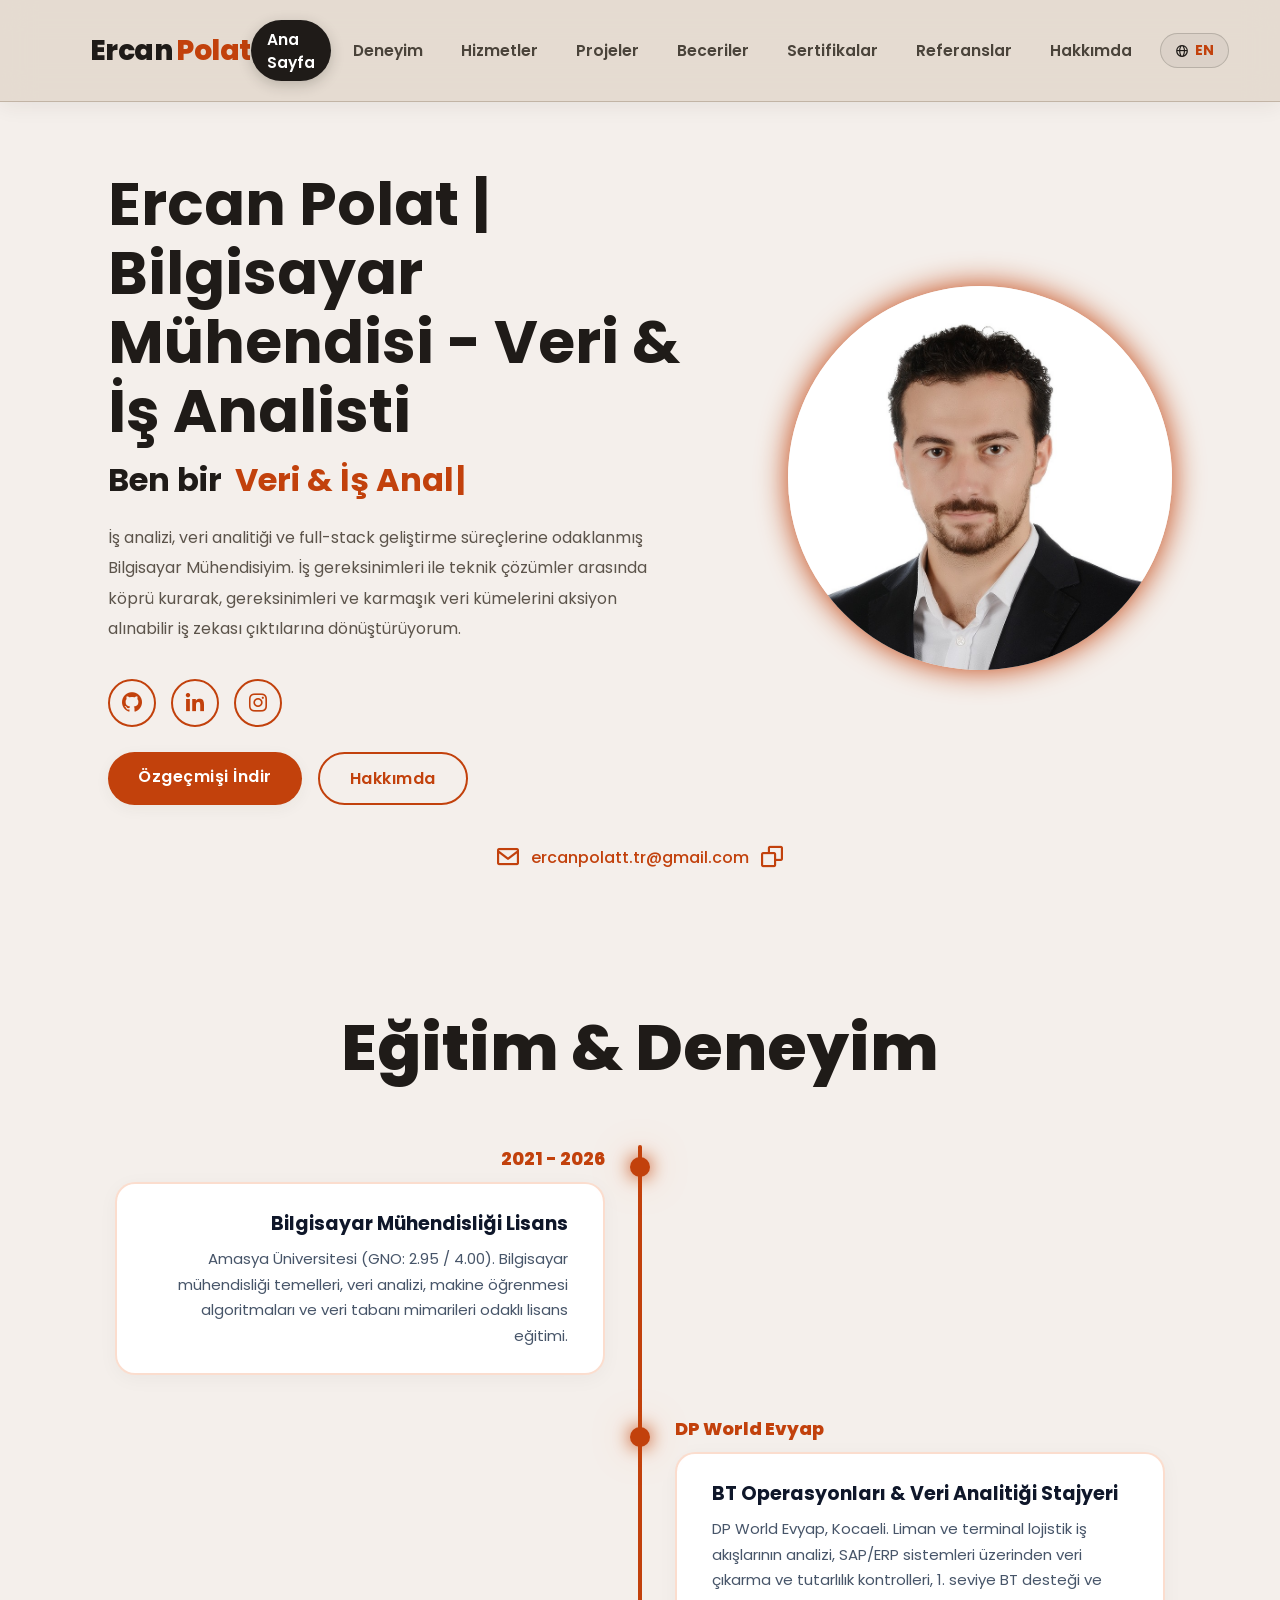
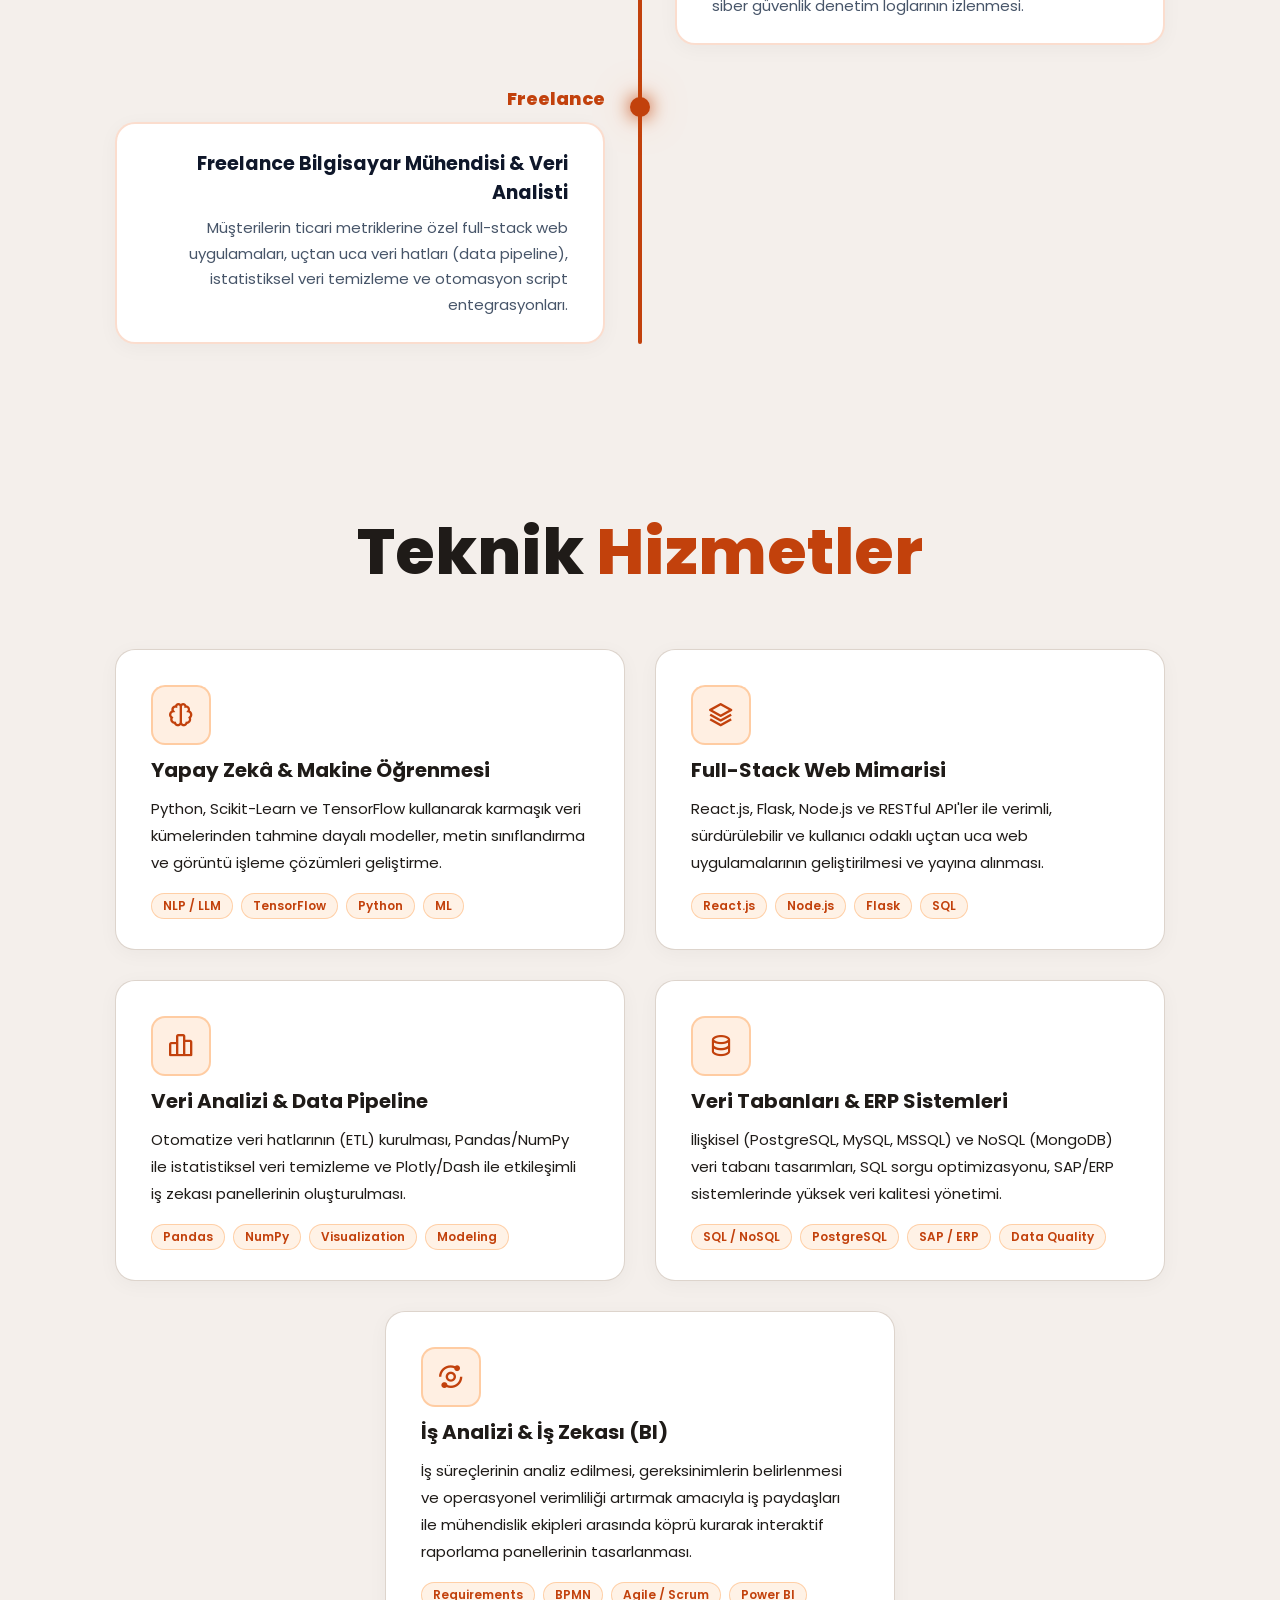
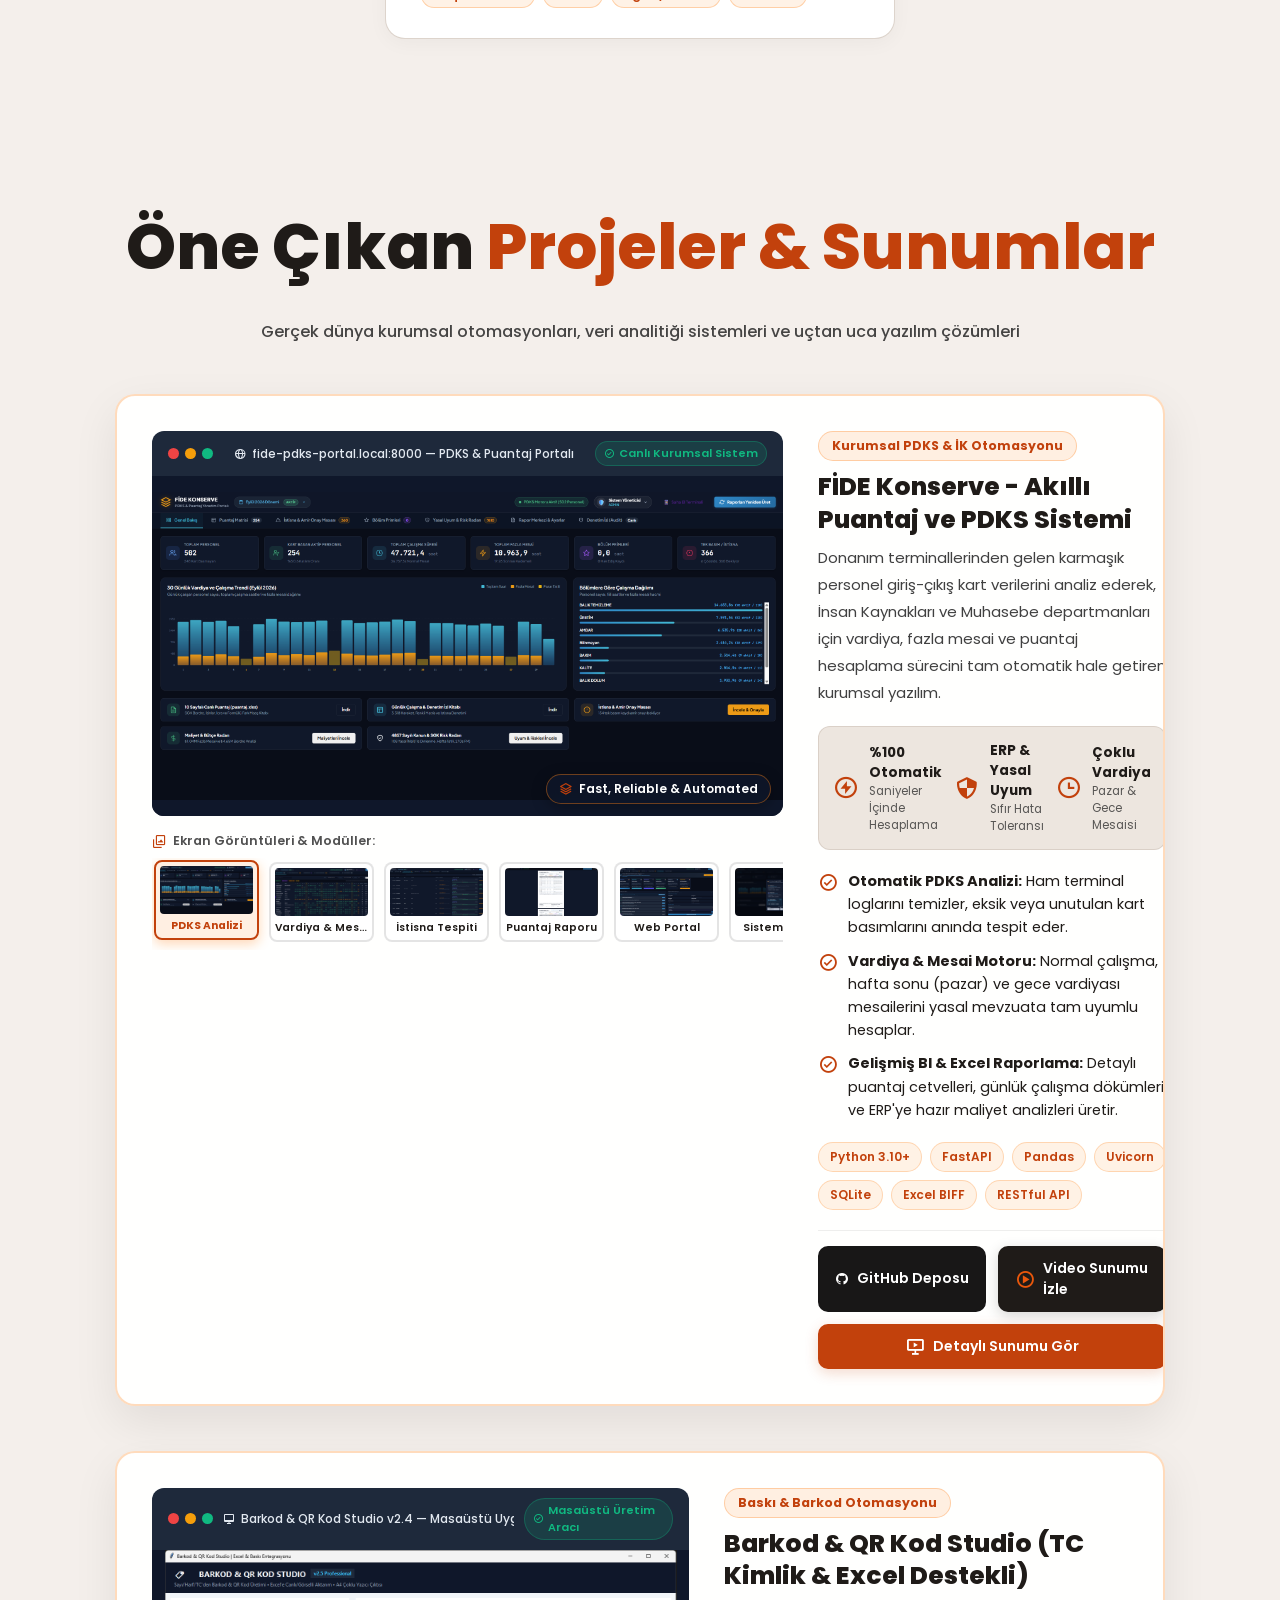
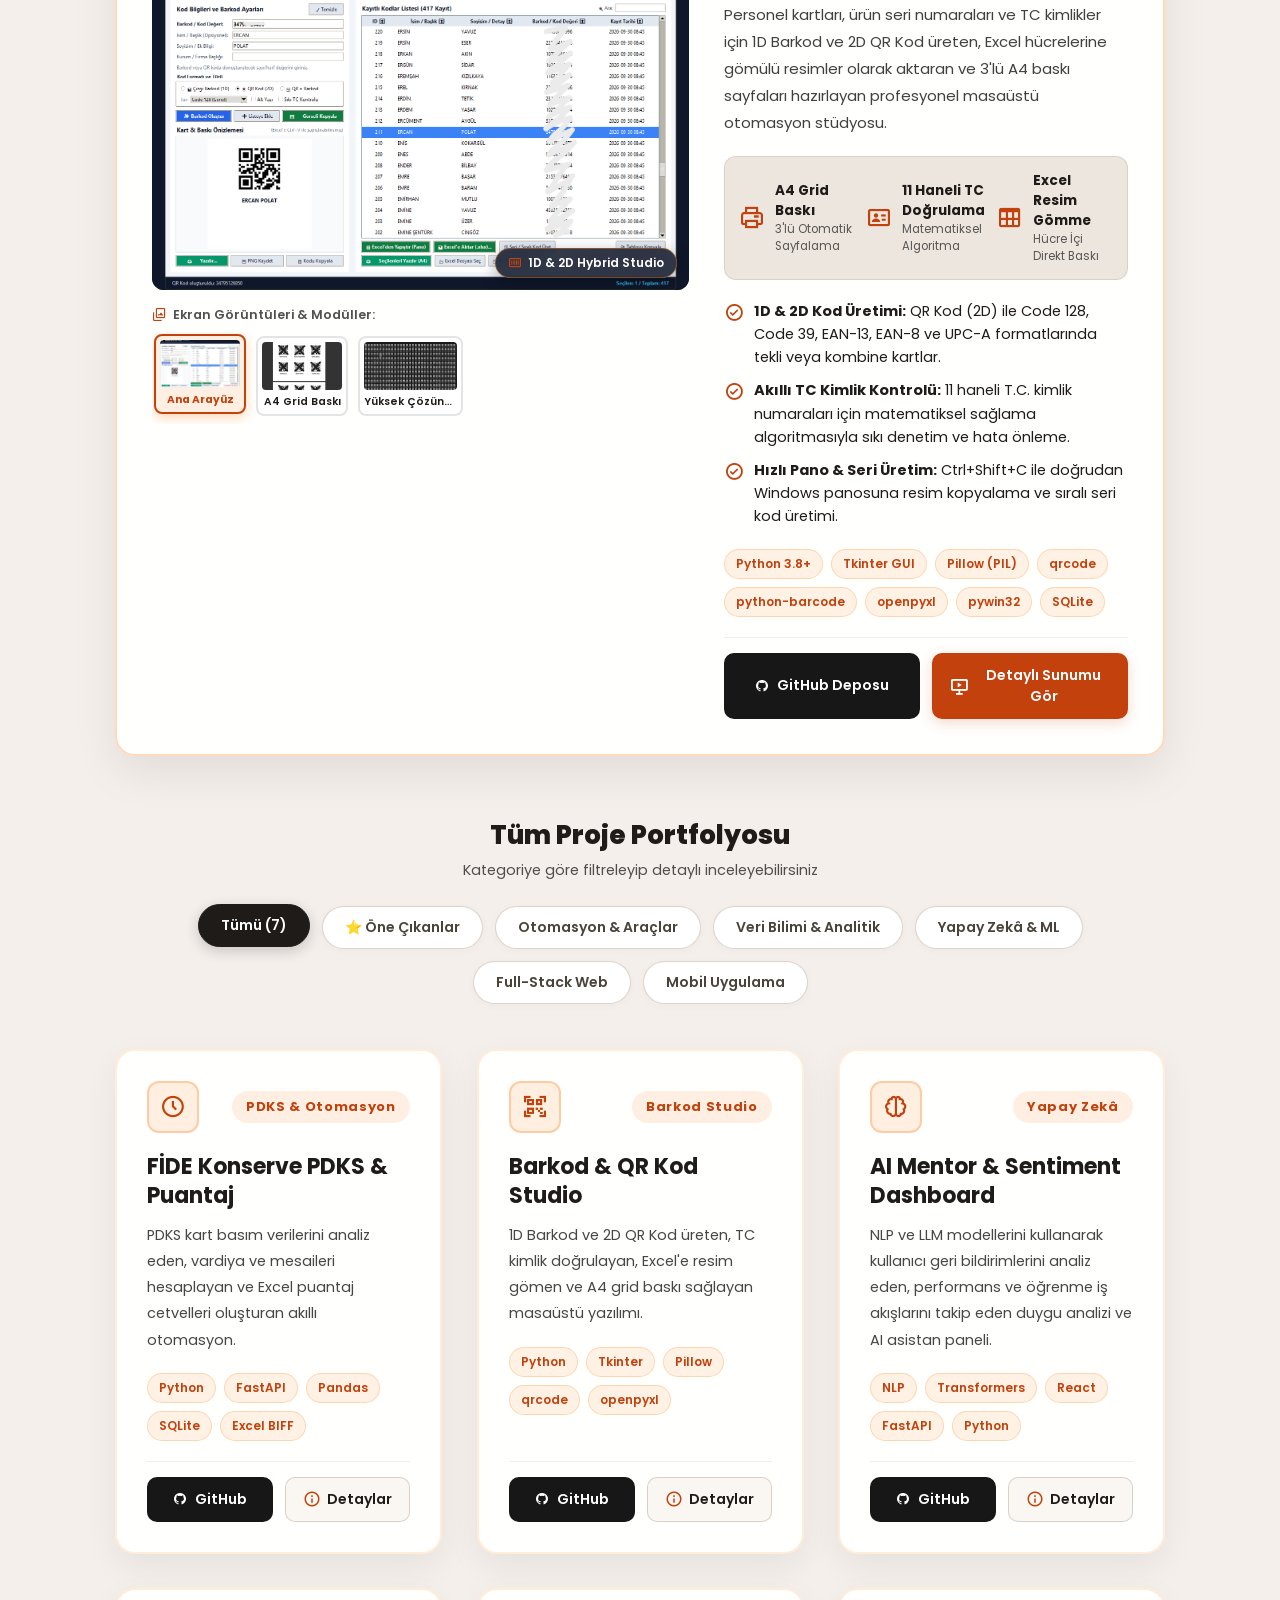
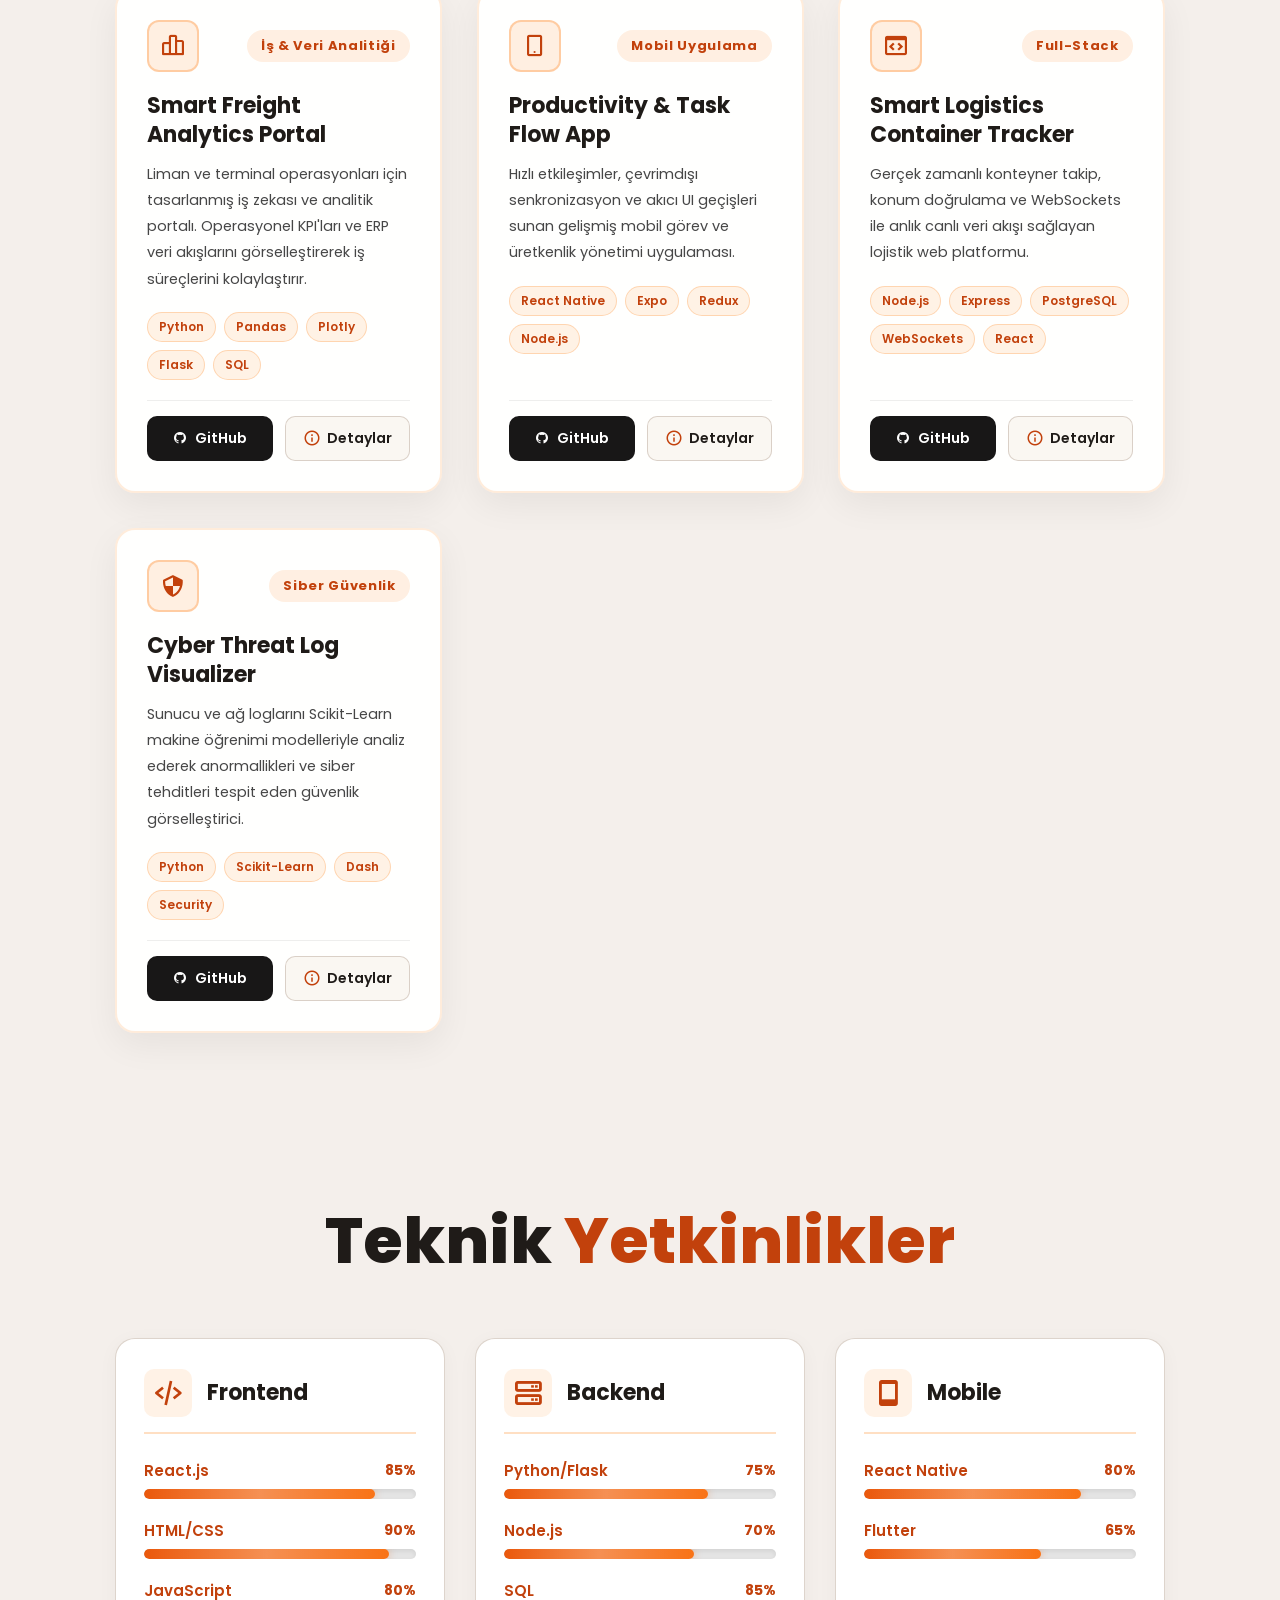
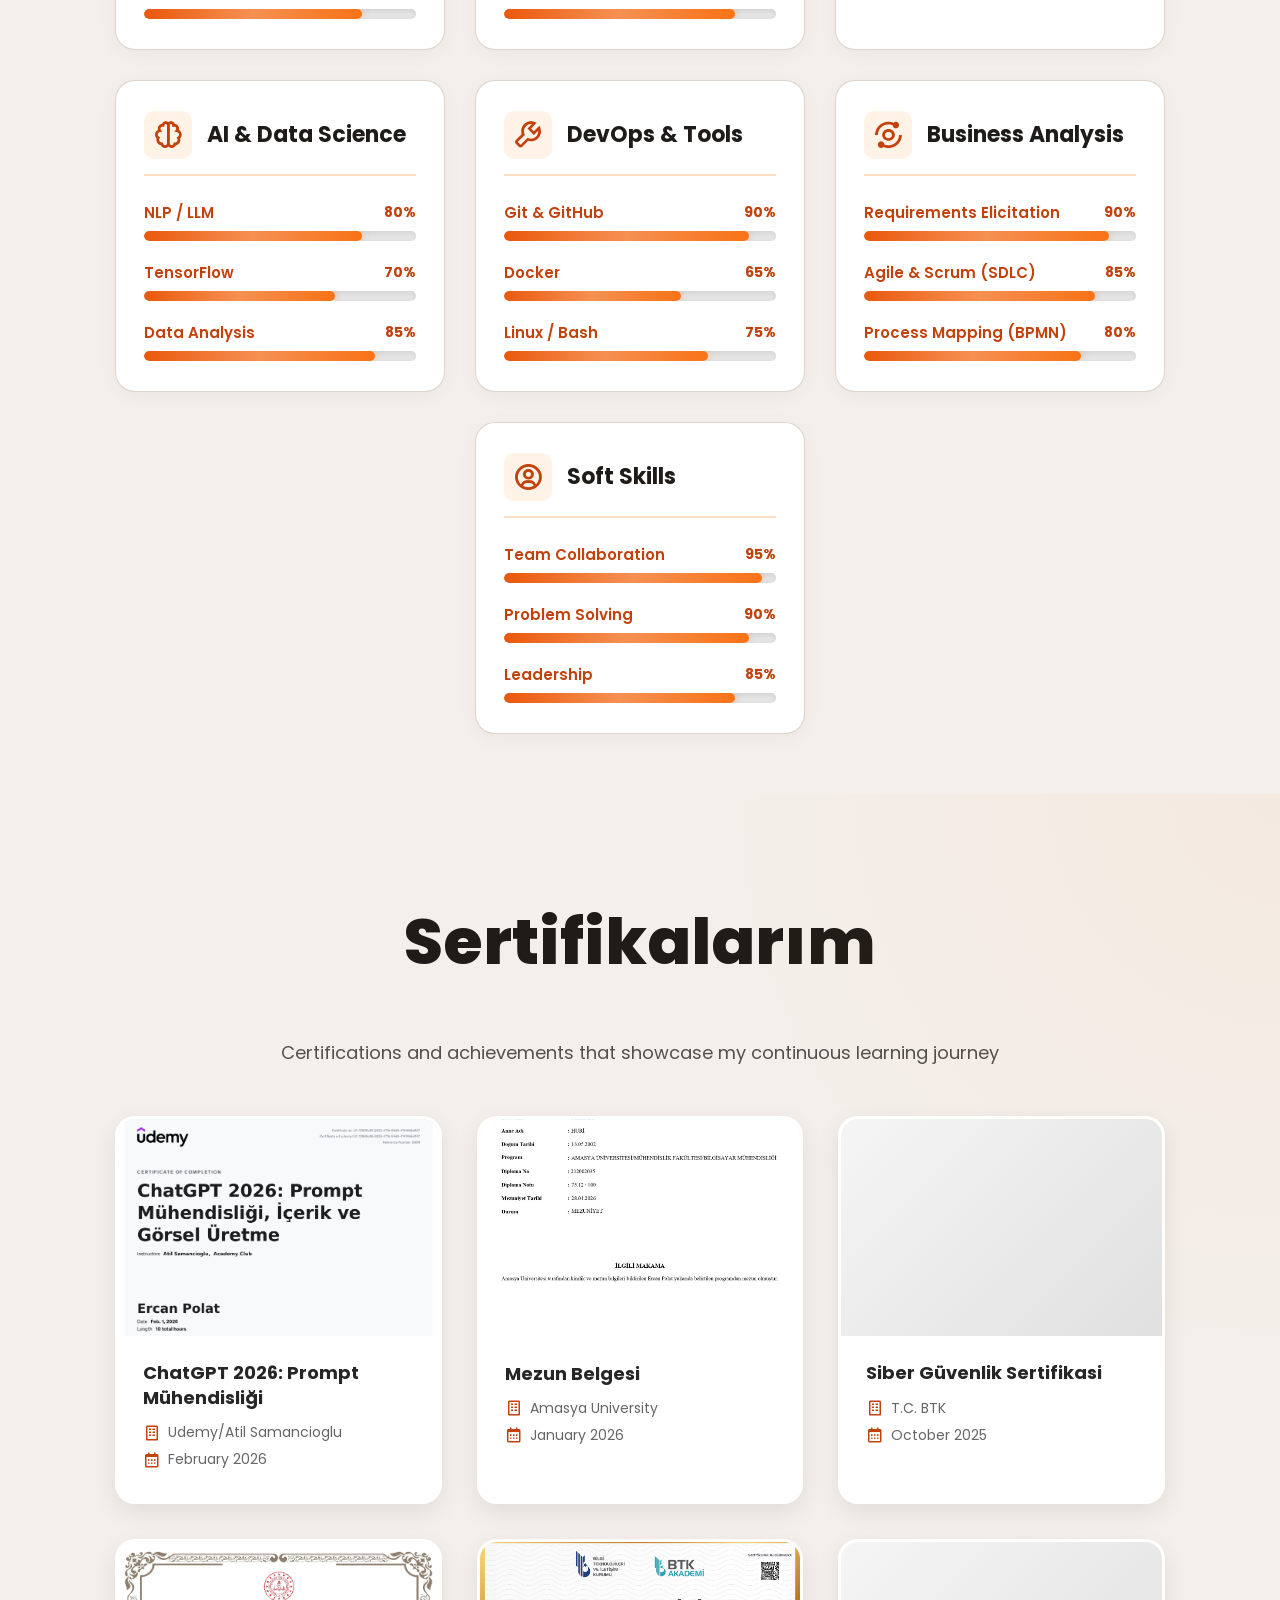
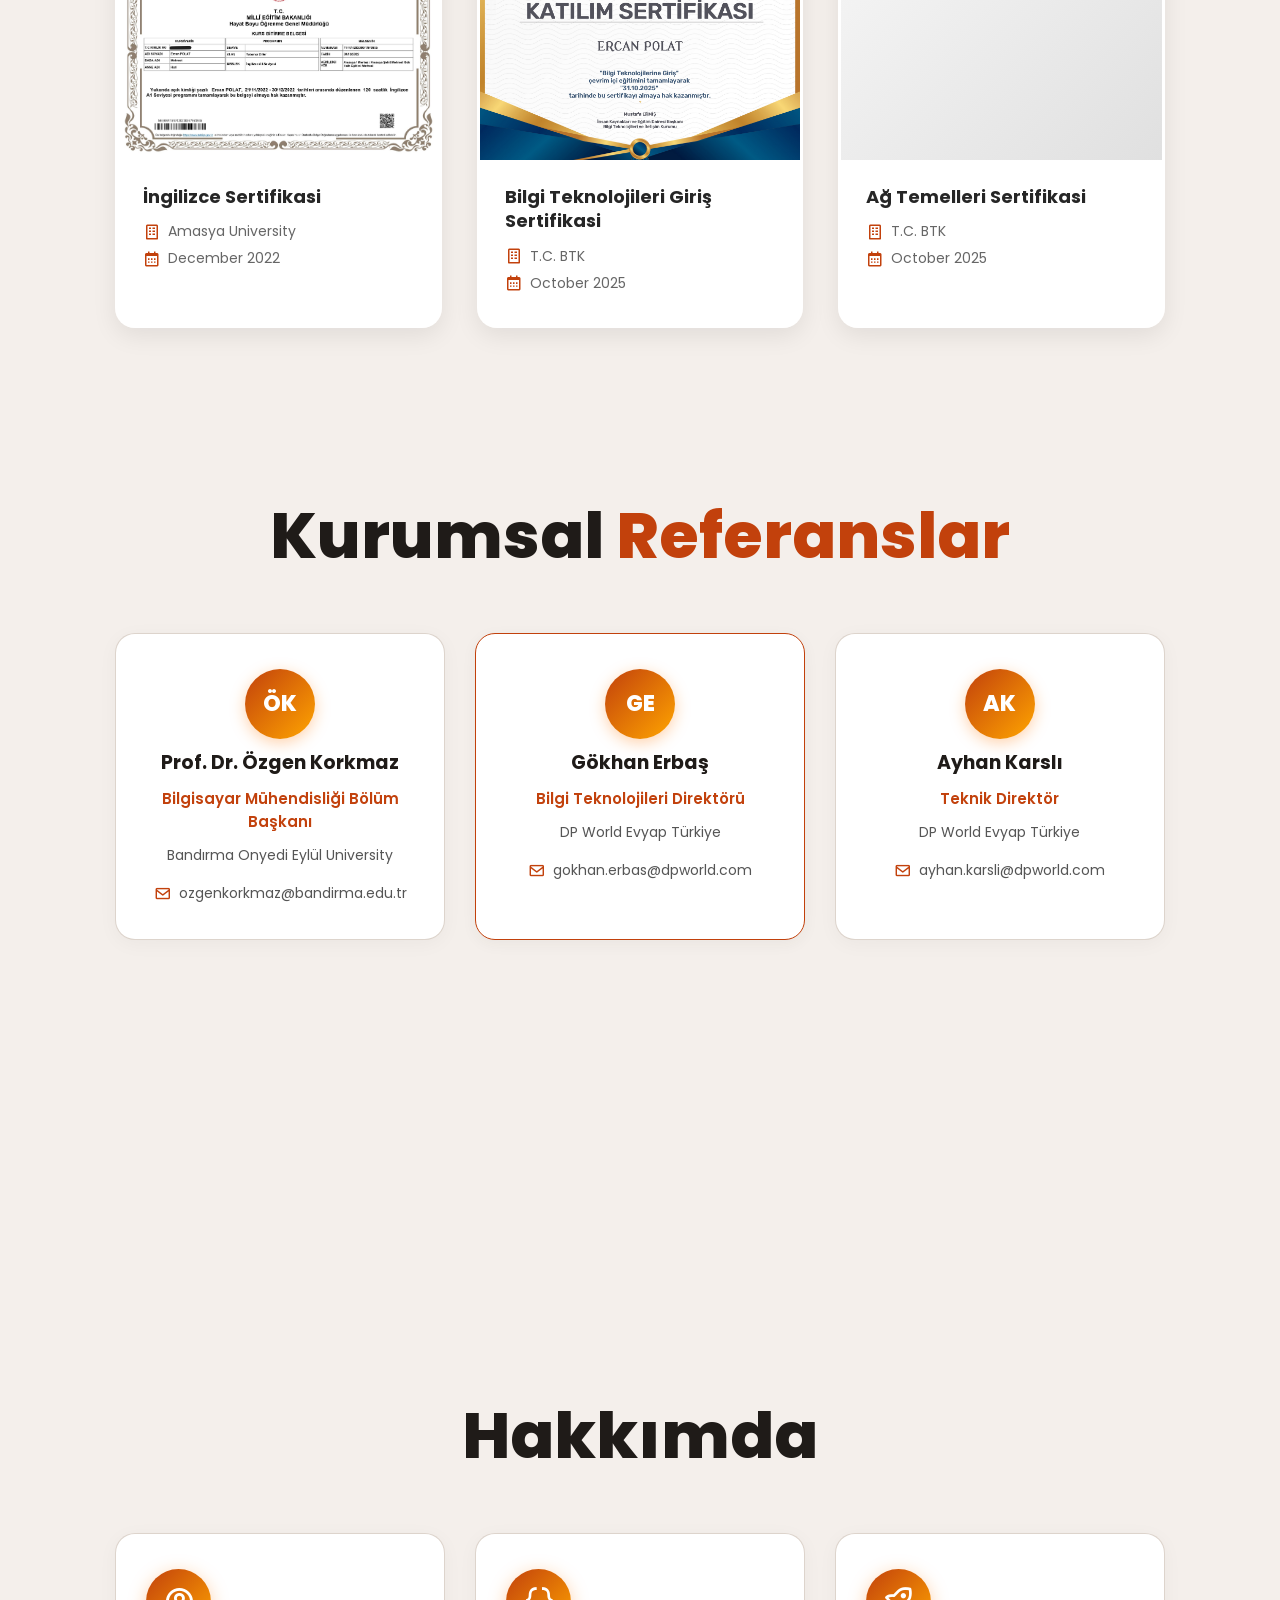
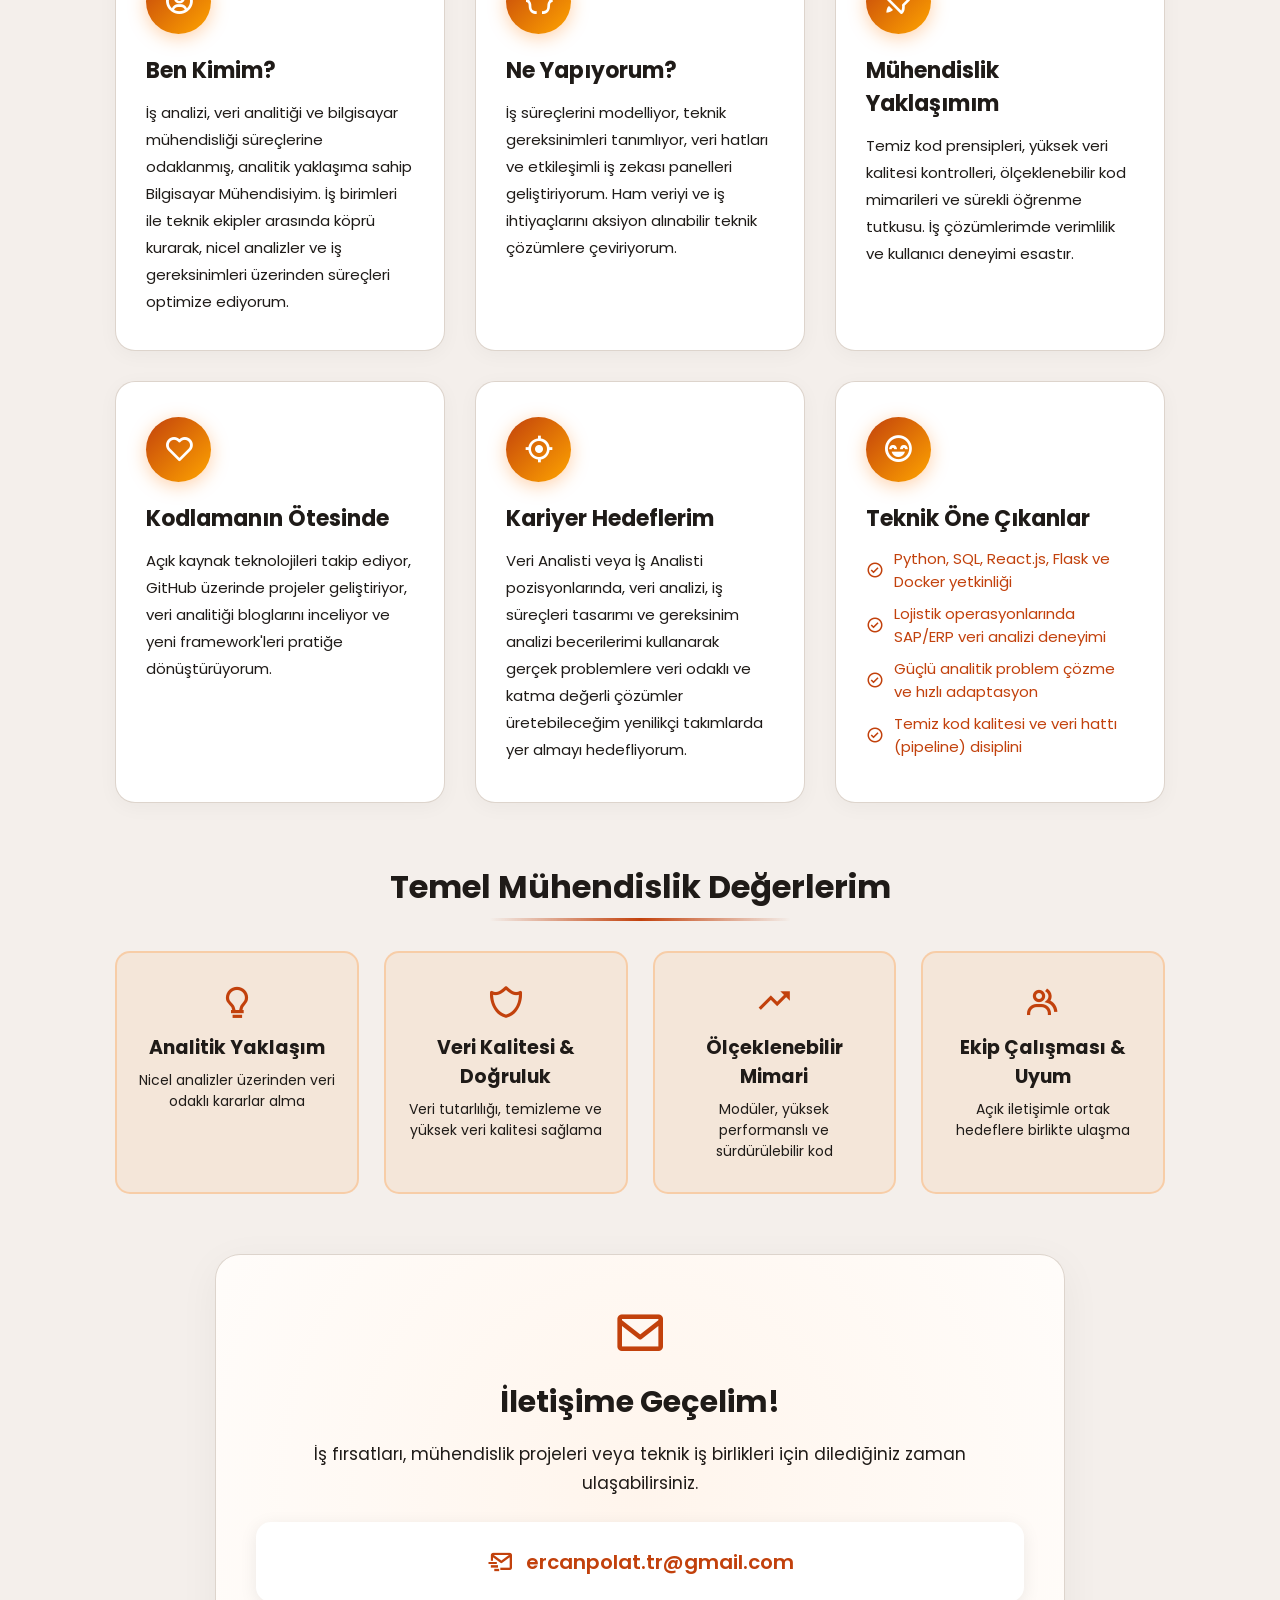
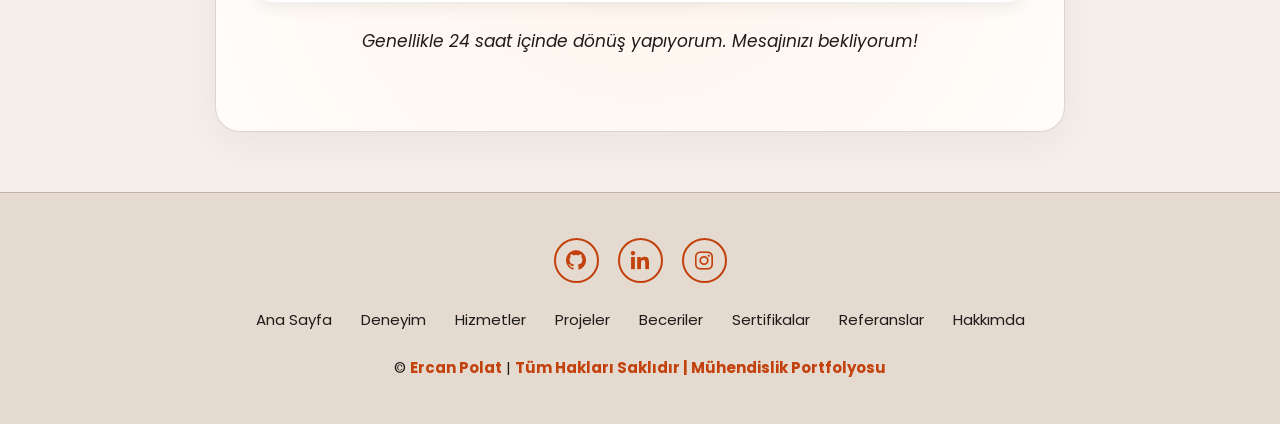
==== index.html @ d0e310e2 "Design: Update header & footer contrast, warm paper theme and project button styles" ====
<!DOCTYPE html>
<html lang="tr">
  <head>
    <meta charset="UTF-8" />
    <meta name="viewport" content="width=device-width, initial-scale=1.0" />
    <title>Ercan Polat | Bilgisayar Mühendisi - Veri &amp; İş Analisti</title>
    <meta name="description" content="Ercan Polat - Bilgisayar Mühendisi, Veri ve İş Analisti. İş analizi, veri analitiği, veri tabanı mimarileri ve iş zekası (BI) portfolyosu." />
    <meta name="keywords" content="Ercan Polat, Ercan Polat portfolyo, Bilgisayar Mühendisi, Veri Analisti, İş Analisti, Computer Engineer, Data Analyst, Business Analyst, Data Science, SQL, ERP" />
    <meta name="author" content="Ercan Polat" />
    <meta name="robots" content="index, follow" />
    <link rel="canonical" href="https://ercanpolatt.github.io/" />
    <meta property="og:title" content="Ercan Polat | Bilgisayar Mühendisi - Veri &amp; İş Analisti" />
    <meta property="og:description" content="Ercan Polat - Bilgisayar Mühendisi, Veri ve İş Analisti kişisel portfolyo ve özgeçmiş sitesi." />
    <meta property="og:type" content="website" />
    <meta property="og:url" content="https://ercanpolatt.github.io/" />
    <meta property="og:image" content="https://ercanpolatt.github.io/img/image.png" />
    <meta property="og:image:alt" content="Ercan Polat - Bilgisayar Mühendisi, Veri ve İş Analisti Portfolyo Fotoğrafı" />
    <meta property="og:site_name" content="Ercan Polat" />
    <meta name="twitter:card" content="summary_large_image" />
    <meta name="twitter:title" content="Ercan Polat | Bilgisayar Mühendisi - Veri &amp; İş Analisti" />
    <meta name="twitter:description" content="Ercan Polat - Bilgisayar Mühendisi, Veri ve İş Analisti kişisel portfolyo ve özgeçmiş sitesi." />
    <meta name="twitter:image" content="https://ercanpolatt.github.io/img/image.png" />
    <meta name="twitter:image:alt" content="Ercan Polat - Bilgisayar Mühendisi, Veri ve İş Analisti Portfolyo Fotoğrafı" />
    <meta name="theme-color" content="#0f172a" />
    
    <!-- Preconnect & Resource Hints for Performance -->
    <link rel="preconnect" href="https://fonts.googleapis.com" />
    <link rel="preconnect" href="https://fonts.gstatic.com" crossorigin />
    <link rel="preconnect" href="https://unpkg.com" />
    <link rel="preconnect" href="https://cdnjs.cloudflare.com" />
    
    <!-- Google Analytics 4 (GA4) -->
    <!-- ÖNEMLİ: analytics.google.com üzerinden alacağınız Ölçüm Kimliği ile 'G-MEASUREMENT_ID' alanını değiştirin -->
    <script async src="https://www.googletagmanager.com/gtag/js?id=G-MEASUREMENT_ID"></script>
    <script>
      window.dataLayer = window.dataLayer || [];
      function gtag(){dataLayer.push(arguments);}
      gtag('js', new Date());
      gtag('config', 'G-MEASUREMENT_ID', {
        page_path: window.location.pathname,
        anonymize_ip: true
      });
    </script>
    
    <link rel="icon" type="image/png" href="logo.png" />
    <link rel="stylesheet" href="style.css" />
    <link href="https://unpkg.com/boxicons@2.1.4/css/boxicons.min.css" rel="stylesheet" />
    <script type="application/ld+json">
      {
        "@context": "https://schema.org",
        "@type": "Person",
        "name": "Ercan Polat",
        "email": "ercanpolatt.tr@gmail.com",
        "jobTitle": ["Computer Engineer", "Data Analyst", "Business Analyst"],
        "alternateName": "Ercan Polat | Bilgisayar Mühendisi - Veri & İş Analisti",
        "url": "https://ercanpolatt.github.io/",
        "image": "https://ercanpolatt.github.io/img/image.png",
        "alumniOf": {
          "@type": "CollegeOrUniversity",
          "name": "Amasya University"
        },
        "sameAs": [
          "https://github.com/ercanpolatt",
          "https://www.linkedin.com/in/ercanpolatt/"
        ],
        "knowsAbout": [
          "Computer Engineering",
          "Business Analysis",
          "Data Analytics",
          "Database Architecture",
          "Business Intelligence",
          "Machine Learning"
        ]
      }
    </script>
  </head>
  <body>
    <!-- Top Scroll Progress Bar -->
    <div id="scroll-progress" class="scroll-progress-bar" aria-hidden="true"></div>

    <main>

    <!-- HEADER -->
    <header class="header">
      <a href="#home" class="logo">Ercan <span>Polat</span></a>
      <button class="menu-icon-btn" id="menu-icon-btn" aria-label="Menüyü Aç veya Kapat" aria-expanded="false">
        <i class="bx bx-menu" id="menu-icon"></i>
      </button>

      <nav class="navbar" id="main-nav" aria-label="Ana Menü">
        <a href="#home" class="active" data-i18n="nav-home">Home</a>
        <a href="#education" data-i18n="nav-education">Education</a>
        <a href="#services" data-i18n="nav-services">Services</a>
        <a href="#projects" data-i18n="nav-projects">Projects</a>
        <a href="#skills" data-i18n="nav-skills">Skills</a>
        <a href="#certificates" data-i18n="nav-certificates">Certificates</a>
        <a href="#testimonials" data-i18n="nav-testimonials">References</a>
        <a href="#about" data-i18n="nav-about">About Me</a>
        <button class="lang-toggle-btn" id="lang-toggle" title="Dil Değiştir / Switch Language" aria-label="Dil Değiştir / Switch Language">
          <i class='bx bx-globe'></i> <span id="lang-text">TR</span>
        </button>
      </nav>
    </header>

    <!-- HOME -->
    <section class="home" id="home">
      <div class="home-content">

        <h1 data-i18n="hero-title">Ercan Polat | Computer Engineer - Data &amp; Business Analyst</h1>
        <h3 class="text-animation"><span class="hero-im-text" data-i18n="hero-im">I'm a</span> <span class="typing-text"></span><span class="typing-cursor">|</span></h3>
        <p data-i18n="hero-desc">
          I am Ercan Polat, a computer engineering graduate and computer engineer specializing in artificial intelligence, full-stack web development, machine learning, and data science. I build modern digital products, practical solutions, and user-focused applications with clean code and continuous learning.
        </p>
        <div class="social-icons">
          <a href="https://github.com/ercanpolatt" target="_blank" rel="noopener noreferrer" aria-label="Ercan Polat GitHub"><i class="bx bxl-github"></i></a>
          <a href="https://www.linkedin.com/in/ercanpolatt/" target="_blank" rel="noopener noreferrer" aria-label="Ercan Polat LinkedIn"><i class="bx bxl-linkedin"></i></a>
          <a href="https://www.instagram.com/ercann.plt/" target="_blank" rel="noopener noreferrer" aria-label="Ercan Polat Instagram"><i class="bx bxl-instagram"></i></a>
        </div>
        
        <div class="btn-group">
          <a href="./cv/Ercan_Polat.pdf" class="btn" target="_blank" rel="noopener noreferrer" data-i18n="btn-cv" id="cv-download-btn">CV</a>
          <a href="#about" class="btn" data-i18n="btn-about">About Me</a>
        </div>
      </div>

      <div class="home-img">
        <img src="img/image.png" alt="Ercan Polat - Bilgisayar Mühendisi, Veri ve İş Analisti Profil Fotoğrafı" title="Ercan Polat | Bilgisayar Mühendisi - Veri &amp; İş Analisti" loading="eager" fetchpriority="high" width="380" height="380" />
      </div>

      <div class="home-email-fixed" id="copy-email-btn" role="button" tabindex="0" title="Tıkla ve E-postayı Kopyala" aria-label="E-posta adresini kopyala">
        <i class="bx bx-envelope"></i>
        <span id="fixed-email-text">ercanpolatt.tr@gmail.com</span>
        <i class="bx bx-copy copy-icon"></i>
      </div>
    </section>

    <!-- EDUCATION & EXPERIENCE -->
    <section class="education" id="education">
      <h2 class="heading" data-i18n="heading-education">Education &amp; Experience</h2>
      <div class="timeline-items">
        <div class="timeline-item">
          <div class="timeline-dot"></div>
          <div class="timeline-date">2021 - 2026</div>
          <div class="timeline-content">
            <h3 data-i18n="edu-1-title">Computer Engineering</h3>
            <p data-i18n="edu-1-desc">Amasya University (GPA: 2.95 / 4.00). Focused on computer engineering fundamentals, data analysis, machine learning algorithms, database architectures, and software engineering principles.</p>
          </div>
        </div>
        <div class="timeline-item">
          <div class="timeline-dot"></div>
          <div class="timeline-date">DP World Evyap</div>
          <div class="timeline-content">
            <h3 data-i18n="edu-2-title">IT &amp; Data Analytics Specialist Intern</h3>
            <p data-i18n="edu-2-desc">Analyzed operational logistics workflows, maintained high data quality using SAP/ERP systems, provided first-line IT operations support, and contributed to cyber security audit log monitoring.</p>
          </div>
        </div>
        <div class="timeline-item">
          <div class="timeline-dot"></div>
          <div class="timeline-date">Freelance</div>
          <div class="timeline-content">
            <h3 data-i18n="edu-3-title">Freelance Computer Engineer &amp; Data Analyst</h3>
            <p data-i18n="edu-3-desc">End-to-end development of custom full-stack web applications, data pipelines, statistical data cleaning, and automated SQL/NoSQL database workflows tailored to client business metrics.</p>
          </div>
        </div>
      </div>
    </section>

    <!-- SERVICES -->
    <section id="services" class="services">
      <h2 class="heading" data-i18n="heading-services">Services</h2>
      <div class="services-container">
        <div class="service-box">
          <div class="service-info">
            <div class="service-icon"><i class='bx bx-brain'></i></div>
            <h4 data-i18n="srv-1-title">AI Engineer</h4>
            <p data-i18n="srv-1-desc">I design and develop intelligent systems using artificial intelligence and machine learning techniques. My focus is on turning data into smart, scalable solutions that solve real problems and create value.</p>
            <div class="service-tags">
              <span>NLP / LLM</span><span>TensorFlow</span><span>Python</span><span>ML</span>
            </div>
          </div>
        </div>
        <div class="service-box">
          <div class="service-info">
            <div class="service-icon"><i class='bx bx-layer'></i></div>
            <h4 data-i18n="srv-2-title">Full Stack Developer</h4>
            <p data-i18n="srv-2-desc">I develop complete web applications by working on both front-end and back-end layers. I enjoy building well-structured systems that are efficient, maintainable, and user-focused.</p>
            <div class="service-tags">
              <span>React.js</span><span>Node.js</span><span>Flask</span><span>SQL</span>
            </div>
          </div>
        </div>
        <div class="service-box">
          <div class="service-info">
            <div class="service-icon"><i class='bx bx-bar-chart-alt-2'></i></div>
            <h4 data-i18n="srv-3-title">Data Scientist</h4>
            <p data-i18n="srv-3-desc">I work with data to analyze patterns, build predictive models, and visualize insights. I enjoy transforming raw data into meaningful information that supports better decisions.</p>
            <div class="service-tags">
              <span>Pandas</span><span>NumPy</span><span>Visualization</span><span>Modeling</span>
            </div>
          </div>
        </div>
        <div class="service-box">
          <div class="service-info">
            <div class="service-icon"><i class='bx bx-data'></i></div>
            <h4 data-i18n="srv-4-title">Databases &amp; ERP Systems</h4>
            <p data-i18n="srv-4-desc">Designing and querying relational (PostgreSQL, MySQL, MSSQL) and NoSQL (MongoDB) databases, managing ERP/SAP data consistency, and automating query workflows.</p>
            <div class="service-tags">
              <span>SQL / NoSQL</span><span>PostgreSQL</span><span>SAP / ERP</span><span>Data Quality</span>
            </div>
          </div>
        </div>
        <div class="service-box">
          <div class="service-info">
            <div class="service-icon"><i class='bx bx-analyse'></i></div>
            <h4 data-i18n="srv-5-title">Business Analysis &amp; BI</h4>
            <p data-i18n="srv-5-desc">Analyzing business processes, eliciting requirements, and designing interactive dashboards to streamline operations and bridge the gap between business stakeholders and engineering teams.</p>
            <div class="service-tags">
              <span>Requirements</span><span>BPMN</span><span>Agile / Scrum</span><span>Power BI</span>
            </div>
          </div>
        </div>
      </div>
    </section>

    <!-- PROJECTS -->
    <section class="projects" id="projects">
      <h2 class="heading" data-i18n="heading-projects">Öne Çıkan <span>Projeler &amp; Sunumlar</span></h2>
      <p class="projects-subtitle" data-i18n="projects-subtitle">Gerçek dünya kurumsal otomasyonları, veri analitiği sistemleri ve uçtan uca yazılım çözümleri</p>
      
      <!-- SPOTLIGHT / AMİRAL GEMİSİ PROJE SUNUMLARI -->
      <div class="projects-spotlight">
        <!-- SPOTLIGHT 1: PUANTAJ VE PDKS SİSTEMİ -->
        <article class="spotlight-card" id="spotlight-puantaj">
          <div class="spotlight-window">
            <div class="window-topbar">
              <div class="window-dots">
                <span class="dot red"></span>
                <span class="dot yellow"></span>
                <span class="dot green"></span>
              </div>
              <div class="window-title"><i class='bx bx-globe'></i> fide-pdks-portal.local:8000 &mdash; PDKS &amp; Puantaj Portalı</div>
              <span class="window-status"><i class='bx bx-check-circle'></i> Canlı Kurumsal Sistem</span>
            </div>

            <div class="spotlight-preview-frame">
              <img src="img/projects/puantaj/app_screen_1.png" alt="FİDE Konserve Puantaj Sistemi" class="spotlight-main-img" id="spotlight-img-puantaj" loading="lazy" />
              <div class="preview-overlay-badge">
                <i class='bx bx-layer'></i> Fast, Reliable &amp; Automated
              </div>
            </div>

            <!-- Interaktif Thumbnail Galerisi -->
            <div class="spotlight-thumbs-wrapper">
              <span class="thumbs-label"><i class='bx bx-images'></i> Ekran Görüntüleri &amp; Modüller:</span>
              <div class="spotlight-thumbs" data-target="spotlight-img-puantaj">
                <button type="button" class="thumb-btn active" data-img="img/projects/puantaj/app_screen_1.png" title="PDKS Analizi">
                  <img src="img/projects/puantaj/app_screen_1.png" alt="PDKS Analizi" />
                  <span>PDKS Analizi</span>
                </button>
                <button type="button" class="thumb-btn" data-img="img/projects/puantaj/app_screen_2.png" title="Vardiya Hesaplama">
                  <img src="img/projects/puantaj/app_screen_2.png" alt="Vardiya Hesaplama" />
                  <span>Vardiya &amp; Mesai</span>
                </button>
                <button type="button" class="thumb-btn" data-img="img/projects/puantaj/app_screen_3.png" title="İstisna Yönetimi">
                  <img src="img/projects/puantaj/app_screen_3.png" alt="İstisna Yönetimi" />
                  <span>İstisna Tespiti</span>
                </button>
                <button type="button" class="thumb-btn" data-img="img/projects/puantaj/app_screen_4.png" title="Puantaj Cetveli">
                  <img src="img/projects/puantaj/app_screen_4.png" alt="Puantaj Cetveli" />
                  <span>Puantaj Raporu</span>
                </button>
                <button type="button" class="thumb-btn" data-img="img/projects/puantaj/app_screen_5.png" title="Yönetim Dashboard">
                  <img src="img/projects/puantaj/app_screen_5.png" alt="Yönetim Dashboard" />
                  <span>Web Portal</span>
                </button>
                <button type="button" class="thumb-btn" data-img="img/projects/puantaj/app_screen_6.png" title="Sistem Mimarisi">
                  <img src="img/projects/puantaj/app_screen_6.png" alt="Sistem Mimarisi" />
                  <span>Sistem Yapısı</span>
                </button>
              </div>
            </div>
          </div>

          <div class="spotlight-content">
            <div class="spotlight-header">
              <div class="spotlight-tags-row">
                <span class="spotlight-badge badge-domain">Kurumsal PDKS &amp; İK Otomasyonu</span>
              </div>
              <h3 class="spotlight-title" data-i18n="spotlight-fide-title">Akıllı Puantaj ve PDKS Sistemi</h3>
              <p class="spotlight-desc" data-i18n="spotlight-fide-desc">
                Donanım terminallerinden gelen karmaşık personel giriş-çıkış kart verilerini analiz ederek, İnsan Kaynakları ve Muhasebe departmanları için vardiya, fazla mesai ve puantaj hesaplama sürecini tam otomatik hale getiren kurumsal yazılım.
              </p>
            </div>

            <div class="spotlight-metrics">
              <div class="metric-card">
                <i class='bx bx-bolt-circle'></i>
                <div class="metric-info">
                  <strong>%100 Otomatik</strong>
                  <span>Saniyeler İçinde Hesaplama</span>
                </div>
              </div>
              <div class="metric-card">
                <i class='bx bx-shield-quarter'></i>
                <div class="metric-info">
                  <strong>ERP &amp; Yasal Uyum</strong>
                  <span>Sıfır Hata Toleransı</span>
                </div>
              </div>
              <div class="metric-card">
                <i class='bx bx-time'></i>
                <div class="metric-info">
                  <strong>Çoklu Vardiya</strong>
                  <span>Pazar &amp; Gece Mesaisi</span>
                </div>
              </div>
            </div>

            <ul class="spotlight-highlights">
              <li>
                <i class='bx bx-check-circle'></i>
                <div><strong>Otomatik PDKS Analizi:</strong> Ham terminal loglarını temizler, eksik veya unutulan kart basımlarını anında tespit eder.</div>
              </li>
              <li>
                <i class='bx bx-check-circle'></i>
                <div><strong>Vardiya &amp; Mesai Motoru:</strong> Normal çalışma, hafta sonu (pazar) ve gece vardiyası mesailerini yasal mevzuata tam uyumlu hesaplar.</div>
              </li>
              <li>
                <i class='bx bx-check-circle'></i>
                <div><strong>Gelişmiş BI &amp; Excel Raporlama:</strong> Detaylı puantaj cetvelleri, günlük çalışma dökümleri ve ERP'ye hazır maliyet analizleri üretir.</div>
              </li>
            </ul>

            <div class="project-tags">
              <span>Python 3.10+</span>
              <span>FastAPI</span>
              <span>Pandas</span>
              <span>Uvicorn</span>
              <span>SQLite</span>
              <span>Excel BIFF</span>
              <span>RESTful API</span>
            </div>

            <div class="spotlight-actions">
              <a href="https://github.com/ercanpolatt/personel-pdks-verisini-puantaja-isleme" target="_blank" rel="noopener noreferrer" class="project-btn btn-github">
                <i class='bx bxl-github'></i> GitHub Deposu
              </a>
              <a href="https://youtu.be/OnxTkWwbZQA" target="_blank" rel="noopener noreferrer" class="project-btn btn-video">
                <i class='bx bx-play-circle'></i> <span data-i18n="btn-video">Video Sunumu İzle</span>
              </a>
              <button type="button" class="project-btn btn-details btn-spotlight-details" data-project="puantaj">
                <i class='bx bx-slideshow'></i> <span data-i18n="btn-presentation">Detaylı Sunumu Gör</span>
              </button>
            </div>
          </div>
        </article>

        <!-- SPOTLIGHT 2: BARKOD & QR KOD STUDIO -->
        <article class="spotlight-card" id="spotlight-qrcode">
          <div class="spotlight-window">
            <div class="window-topbar">
              <div class="window-dots">
                <span class="dot red"></span>
                <span class="dot yellow"></span>
                <span class="dot green"></span>
              </div>
              <div class="window-title"><i class='bx bx-desktop'></i> Barkod &amp; QR Kod Studio v2.4 &mdash; Masaüstü Uygulaması</div>
              <span class="window-status"><i class='bx bx-check-circle'></i> Masaüstü Üretim Aracı</span>
            </div>

            <div class="spotlight-preview-frame">
              <img src="img/projects/qr-code/uygulama_arayuzu.png" alt="Barkod ve QR Kod Studio Arayüzü" class="spotlight-main-img" id="spotlight-img-qrcode" loading="lazy" />
              <div class="preview-overlay-badge">
                <i class='bx bx-barcode'></i> 1D &amp; 2D Hybrid Studio
              </div>
            </div>

            <!-- Interaktif Thumbnail Galerisi -->
            <div class="spotlight-thumbs-wrapper">
              <span class="thumbs-label"><i class='bx bx-images'></i> Ekran Görüntüleri &amp; Modüller:</span>
              <div class="spotlight-thumbs" data-target="spotlight-img-qrcode">
                <button type="button" class="thumb-btn active" data-img="img/projects/qr-code/uygulama_arayuzu.png" title="Uygulama Arayüzü">
                  <img src="img/projects/qr-code/uygulama_arayuzu.png" alt="Uygulama Arayüzü" />
                  <span>Ana Arayüz</span>
                </button>
                <button type="button" class="thumb-btn" data-img="img/projects/qr-code/toplu_a4_formati.png" title="Toplu A4 Formatı">
                  <img src="img/projects/qr-code/toplu_a4_formati.png" alt="Toplu A4 Formatı" />
                  <span>A4 Grid Baskı</span>
                </button>
                <button type="button" class="thumb-btn" data-img="img/projects/qr-code/png_formati.png" title="PNG Formatı">
                  <img src="img/projects/qr-code/png_formati.png" alt="PNG Formatı" />
                  <span>Yüksek Çözünürlük</span>
                </button>
              </div>
            </div>
          </div>

          <div class="spotlight-content">
            <div class="spotlight-header">
              <div class="spotlight-tags-row">
                <span class="spotlight-badge badge-domain">Baskı &amp; Barkod Otomasyonu</span>
              </div>
              <h3 class="spotlight-title" data-i18n="spotlight-qr-title">Barkod &amp; QR Kod Studio (TC Kimlik &amp; Excel Destekli)</h3>
              <p class="spotlight-desc" data-i18n="spotlight-qr-desc">
                Personel kartları, ürün seri numaraları ve TC kimlikler için 1D Barkod ve 2D QR Kod üreten, Excel hücrelerine gömülü resimler olarak aktaran ve 3'lü A4 baskı sayfaları hazırlayan profesyonel masaüstü otomasyon stüdyosu.
              </p>
            </div>

            <div class="spotlight-metrics">
              <div class="metric-card">
                <i class='bx bx-printer'></i>
                <div class="metric-info">
                  <strong>A4 Grid Baskı</strong>
                  <span>3'lü Otomatik Sayfalama</span>
                </div>
              </div>
              <div class="metric-card">
                <i class='bx bx-id-card'></i>
                <div class="metric-info">
                  <strong>11 Haneli TC Doğrulama</strong>
                  <span>Matematiksel Algoritma</span>
                </div>
              </div>
              <div class="metric-card">
                <i class='bx bx-table'></i>
                <div class="metric-info">
                  <strong>Excel Resim Gömme</strong>
                  <span>Hücre İçi Direkt Baskı</span>
                </div>
              </div>
            </div>

            <ul class="spotlight-highlights">
              <li>
                <i class='bx bx-check-circle'></i>
                <div><strong>1D &amp; 2D Kod Üretimi:</strong> QR Kod (2D) ile Code 128, Code 39, EAN-13, EAN-8 ve UPC-A formatlarında tekli veya kombine kartlar.</div>
              </li>
              <li>
                <i class='bx bx-check-circle'></i>
                <div><strong>Akıllı TC Kimlik Kontrolü:</strong> 11 haneli T.C. kimlik numaraları için matematiksel sağlama algoritmasıyla sıkı denetim ve hata önleme.</div>
              </li>
              <li>
                <i class='bx bx-check-circle'></i>
                <div><strong>Hızlı Pano &amp; Seri Üretim:</strong> Ctrl+Shift+C ile doğrudan Windows panosuna resim kopyalama ve sıralı seri kod üretimi.</div>
              </li>
            </ul>

            <div class="project-tags">
              <span>Python 3.8+</span>
              <span>Tkinter GUI</span>
              <span>Pillow (PIL)</span>
              <span>qrcode</span>
              <span>python-barcode</span>
              <span>openpyxl</span>
              <span>pywin32</span>
              <span>SQLite</span>
            </div>

            <div class="spotlight-actions">
              <a href="https://github.com/ercanpolatt/belirli-bir-sayi-icin-QR-code-olusturma-TC-KIMLIK-" target="_blank" rel="noopener noreferrer" class="project-btn btn-github">
                <i class='bx bxl-github'></i> GitHub Deposu
              </a>
              <button type="button" class="project-btn btn-details btn-spotlight-details" data-project="qrcode">
                <i class='bx bx-slideshow'></i> <span data-i18n="btn-presentation">Detaylı Sunumu Gör</span>
              </button>
            </div>
          </div>
        </article>
      </div>

      <!-- PROJE KATALOĞU & FİLTRELEME -->
      <div class="catalog-section-header">
        <h3 class="catalog-title" data-i18n="catalog-title">Tüm Proje Portfolyosu</h3>
        <p class="catalog-subtitle" data-i18n="catalog-subtitle">Kategoriye göre filtreleyip detaylı inceleyebilirsiniz</p>
      </div>

      <div class="projects-filter">
        <button class="filter-btn active" data-filter="all" data-i18n="filter-all">Tümü (7)</button>
        <button class="filter-btn" data-filter="featured" data-i18n="filter-featured">⭐ Öne Çıkanlar</button>
        <button class="filter-btn" data-filter="automation" data-i18n="filter-automation">Otomasyon &amp; Araçlar</button>
        <button class="filter-btn" data-filter="datascience" data-i18n="filter-datascience">Veri Bilimi &amp; Analitik</button>
        <button class="filter-btn" data-filter="ai" data-i18n="filter-ai">Yapay Zekâ &amp; ML</button>
        <button class="filter-btn" data-filter="fullstack" data-i18n="filter-fullstack">Full-Stack Web</button>
        <button class="filter-btn" data-filter="mobile" data-i18n="filter-mobile">Mobil Uygulama</button>
      </div>

      <div class="projects-grid">
        <!-- PROJE: PUANTAJ VE PDKS SİSTEMİ -->
        <article class="project-card" data-category="datascience automation featured">
          <div class="project-card-header">
            <div class="project-icon"><i class='bx bx-time-five'></i></div>
            <span class="project-badge" data-i18n="prj-puantaj-badge">PDKS &amp; Otomasyon</span>
          </div>
          <div class="project-content">
            <h3>FİDE Konserve PDKS &amp; Puantaj</h3>
            <p data-i18n="prj-puantaj-desc">PDKS kart basım verilerini analiz eden, vardiya ve mesaileri hesaplayan ve Excel puantaj cetvelleri oluşturan akıllı otomasyon.</p>
            <div class="project-tags">
              <span>Python</span><span>FastAPI</span><span>Pandas</span><span>SQLite</span><span>Excel BIFF</span>
            </div>
          </div>
          <div class="project-actions">
            <a href="https://github.com/ercanpolatt/personel-pdks-verisini-puantaja-isleme" target="_blank" rel="noopener noreferrer" class="project-btn btn-github" title="GitHub Deposu">
              <i class='bx bxl-github'></i> GitHub
            </a>
            <button class="project-btn btn-details" data-project="puantaj" title="Proje Detayları">
              <i class='bx bx-info-circle'></i> <span data-i18n="btn-details">Detaylar</span>
            </button>
          </div>
        </article>

        <!-- PROJE: BARKOD VE QR KOD STUDIO -->
        <article class="project-card" data-category="automation featured">
          <div class="project-card-header">
            <div class="project-icon"><i class='bx bx-qr-scan'></i></div>
            <span class="project-badge" data-i18n="prj-qrcode-badge">Barkod Studio</span>
          </div>
          <div class="project-content">
            <h3>Barkod &amp; QR Kod Studio</h3>
            <p data-i18n="prj-qrcode-desc">1D Barkod ve 2D QR Kod üreten, TC kimlik doğrulayan, Excel'e resim gömen ve A4 grid baskı sağlayan masaüstü yazılımı.</p>
            <div class="project-tags">
              <span>Python</span><span>Tkinter</span><span>Pillow</span><span>qrcode</span><span>openpyxl</span>
            </div>
          </div>
          <div class="project-actions">
            <a href="https://github.com/ercanpolatt/belirli-bir-sayi-icin-QR-code-olusturma-TC-KIMLIK-" target="_blank" rel="noopener noreferrer" class="project-btn btn-github" title="GitHub Deposu">
              <i class='bx bxl-github'></i> GitHub
            </a>
            <button class="project-btn btn-details" data-project="qrcode" title="Proje Detayları">
              <i class='bx bx-info-circle'></i> <span data-i18n="btn-details">Detaylar</span>
            </button>
          </div>
        </article>

        <!-- MEVCUT PROJE 1 -->
        <article class="project-card" data-category="ai">
          <div class="project-card-header">
            <div class="project-icon"><i class='bx bx-brain'></i></div>
            <span class="project-badge" data-i18n="prj-1-badge">Yapay Zekâ</span>
          </div>
          <div class="project-content">
            <h3>AI Mentor &amp; Sentiment Dashboard</h3>
            <p data-i18n="prj-1-desc">NLP ve LLM modellerini kullanarak kullanıcı geri bildirimlerini analiz eden, performans ve öğrenme iş akışlarını takip eden duygu analizi ve AI asistan paneli.</p>
            <div class="project-tags">
              <span>NLP</span><span>Transformers</span><span>React</span><span>FastAPI</span><span>Python</span>
            </div>
          </div>
          <div class="project-actions">
            <a href="https://github.com/ercanpolatt" target="_blank" rel="noopener noreferrer" class="project-btn btn-github" title="GitHub Deposu">
              <i class='bx bxl-github'></i> GitHub
            </a>
            <button class="project-btn btn-details" data-project="1" title="Proje Detayları">
              <i class='bx bx-info-circle'></i> <span data-i18n="btn-details">Detaylar</span>
            </button>
          </div>
        </article>

        <!-- MEVCUT PROJE 2 -->
        <article class="project-card" data-category="datascience">
          <div class="project-card-header">
            <div class="project-icon"><i class='bx bx-bar-chart-alt-2'></i></div>
            <span class="project-badge" data-i18n="prj-2-badge">Veri Bilimi</span>
          </div>
          <div class="project-content">
            <h3>Smart Freight Analytics Portal</h3>
            <p data-i18n="prj-2-desc">Lojistik ve liman operasyonları için veri analitiği platformu. Konteyner hareketlerini, operasyonel raporlamayı ve anlık veri akışını görselleştirir.</p>
            <div class="project-tags">
              <span>Python</span><span>Pandas</span><span>Plotly</span><span>Flask</span><span>SQL</span>
            </div>
          </div>
          <div class="project-actions">
            <a href="https://github.com/ercanpolatt" target="_blank" rel="noopener noreferrer" class="project-btn btn-github" title="GitHub Deposu">
              <i class='bx bxl-github'></i> GitHub
            </a>
            <button class="project-btn btn-details" data-project="2" title="Proje Detayları">
              <i class='bx bx-info-circle'></i> <span data-i18n="btn-details">Detaylar</span>
            </button>
          </div>
        </article>

        <!-- MEVCUT PROJE 3 -->
        <article class="project-card" data-category="mobile">
          <div class="project-card-header">
            <div class="project-icon"><i class='bx bx-mobile-alt'></i></div>
            <span class="project-badge" data-i18n="prj-3-badge">Mobil Uygulama</span>
          </div>
          <div class="project-content">
            <h3>Productivity &amp; Task Flow App</h3>
            <p data-i18n="prj-3-desc">Hızlı etkileşimler, çevrimdışı senkronizasyon ve akıcı UI geçişleri sunan gelişmiş mobil görev ve üretkenlik yönetimi uygulaması.</p>
            <div class="project-tags">
              <span>React Native</span><span>Expo</span><span>Redux</span><span>Node.js</span>
            </div>
          </div>
          <div class="project-actions">
            <a href="https://github.com/ercanpolatt" target="_blank" rel="noopener noreferrer" class="project-btn btn-github" title="GitHub Deposu">
              <i class='bx bxl-github'></i> GitHub
            </a>
            <button class="project-btn btn-details" data-project="3" title="Proje Detayları">
              <i class='bx bx-info-circle'></i> <span data-i18n="btn-details">Detaylar</span>
            </button>
          </div>
        </article>

        <!-- MEVCUT PROJE 4 -->
        <article class="project-card" data-category="fullstack">
          <div class="project-card-header">
            <div class="project-icon"><i class='bx bx-code-block'></i></div>
            <span class="project-badge" data-i18n="prj-4-badge">Full-Stack</span>
          </div>
          <div class="project-content">
            <h3>Smart Logistics Container Tracker</h3>
            <p data-i18n="prj-4-desc">Gerçek zamanlı konteyner takip, konum doğrulama ve anlık veri akışı sağlayan tam donanımlı lojistik web platformu.</p>
            <div class="project-tags">
              <span>Node.js</span><span>Express</span><span>PostgreSQL</span><span>WebSockets</span><span>React</span>
            </div>
          </div>
          <div class="project-actions">
            <a href="https://github.com/ercanpolatt" target="_blank" rel="noopener noreferrer" class="project-btn btn-github" title="GitHub Deposu">
              <i class='bx bxl-github'></i> GitHub
            </a>
            <button class="project-btn btn-details" data-project="4" title="Proje Detayları">
              <i class='bx bx-info-circle'></i> <span data-i18n="btn-details">Detaylar</span>
            </button>
          </div>
        </article>

        <!-- MEVCUT PROJE 5 -->
        <article class="project-card" data-category="datascience">
          <div class="project-card-header">
            <div class="project-icon"><i class='bx bx-shield-quarter'></i></div>
            <span class="project-badge" data-i18n="prj-5-badge">Siber Güvenlik</span>
          </div>
          <div class="project-content">
            <h3>Cyber Threat Log Visualizer</h3>
            <p data-i18n="prj-5-desc">Ağ ve sistem loglarındaki anormallikleri makine öğrenimi modelleriyle tespit eden ve görsel tehdit analizi sunan güvenlik aracı.</p>
            <div class="project-tags">
              <span>Python</span><span>Scikit-Learn</span><span>Dash</span><span>Security</span>
            </div>
          </div>
          <div class="project-actions">
            <a href="https://github.com/ercanpolatt" target="_blank" rel="noopener noreferrer" class="project-btn btn-github" title="GitHub Deposu">
              <i class='bx bxl-github'></i> GitHub
            </a>
            <button class="project-btn btn-details" data-project="5" title="Proje Detayları">
              <i class='bx bx-info-circle'></i> <span data-i18n="btn-details">Detaylar</span>
            </button>
          </div>
        </article>
      </div>
    </section>

    <!-- SKILLS -->
    <section class="skills" id="skills">
      <h2 class="heading" data-i18n="heading-skills">Technical <span>Skills</span></h2>
      <div class="skills-container">
        <div class="skill-category">
          <div class="category-header">
            <i class='bx bx-code-alt'></i>
            <h3>Frontend</h3>
          </div>
          <div class="skill-bars">
            <div class="skill-item">
              <div class="skill-info"><span class="skill-name">React.js</span><span class="skill-percentage">85%</span></div>
              <div class="skill-bar"><div class="skill-progress" data-progress="85"></div></div>
            </div>
            <div class="skill-item">
              <div class="skill-info"><span class="skill-name">HTML/CSS</span><span class="skill-percentage">90%</span></div>
              <div class="skill-bar"><div class="skill-progress" data-progress="90"></div></div>
            </div>
            <div class="skill-item">
              <div class="skill-info"><span class="skill-name">JavaScript</span><span class="skill-percentage">80%</span></div>
              <div class="skill-bar"><div class="skill-progress" data-progress="80"></div></div>
            </div>
          </div>
        </div>
        <div class="skill-category">
          <div class="category-header">
            <i class='bx bx-server'></i>
            <h3>Backend</h3>
          </div>
          <div class="skill-bars">
            <div class="skill-item">
              <div class="skill-info"><span class="skill-name">Python/Flask</span><span class="skill-percentage">75%</span></div>
              <div class="skill-bar"><div class="skill-progress" data-progress="75"></div></div>
            </div>
            <div class="skill-item">
              <div class="skill-info"><span class="skill-name">Node.js</span><span class="skill-percentage">70%</span></div>
              <div class="skill-bar"><div class="skill-progress" data-progress="70"></div></div>
            </div>
            <div class="skill-item">
              <div class="skill-info"><span class="skill-name">SQL</span><span class="skill-percentage">85%</span></div>
              <div class="skill-bar"><div class="skill-progress" data-progress="85"></div></div>
            </div>
          </div>
        </div>
        <div class="skill-category">
          <div class="category-header">
            <i class='bx bx-mobile'></i>
            <h3>Mobile</h3>
          </div>
          <div class="skill-bars">
            <div class="skill-item">
              <div class="skill-info"><span class="skill-name">React Native</span><span class="skill-percentage">80%</span></div>
              <div class="skill-bar"><div class="skill-progress" data-progress="80"></div></div>
            </div>
            <div class="skill-item">
              <div class="skill-info"><span class="skill-name">Flutter</span><span class="skill-percentage">65%</span></div>
              <div class="skill-bar"><div class="skill-progress" data-progress="65"></div></div>
            </div>
          </div>
        </div>
        <div class="skill-category">
          <div class="category-header">
            <i class='bx bx-brain'></i>
            <h3>AI &amp; Data Science</h3>
          </div>
          <div class="skill-bars">
            <div class="skill-item">
              <div class="skill-info"><span class="skill-name">NLP / LLM</span><span class="skill-percentage">80%</span></div>
              <div class="skill-bar"><div class="skill-progress" data-progress="80"></div></div>
            </div>
            <div class="skill-item">
              <div class="skill-info"><span class="skill-name">TensorFlow</span><span class="skill-percentage">70%</span></div>
              <div class="skill-bar"><div class="skill-progress" data-progress="70"></div></div>
            </div>
            <div class="skill-item">
              <div class="skill-info"><span class="skill-name">Data Analysis</span><span class="skill-percentage">85%</span></div>
              <div class="skill-bar"><div class="skill-progress" data-progress="85"></div></div>
            </div>
          </div>
        </div>
        <div class="skill-category">
          <div class="category-header">
            <i class='bx bx-wrench'></i>
            <h3>DevOps &amp; Tools</h3>
          </div>
          <div class="skill-bars">
            <div class="skill-item">
              <div class="skill-info"><span class="skill-name">Git &amp; GitHub</span><span class="skill-percentage">90%</span></div>
              <div class="skill-bar"><div class="skill-progress" data-progress="90"></div></div>
            </div>
            <div class="skill-item">
              <div class="skill-info"><span class="skill-name">Docker</span><span class="skill-percentage">65%</span></div>
              <div class="skill-bar"><div class="skill-progress" data-progress="65"></div></div>
            </div>
            <div class="skill-item">
              <div class="skill-info"><span class="skill-name">Linux / Bash</span><span class="skill-percentage">75%</span></div>
              <div class="skill-bar"><div class="skill-progress" data-progress="75"></div></div>
            </div>
          </div>
        </div>
        <div class="skill-category">
          <div class="category-header">
            <i class='bx bx-analyse'></i>
            <h3>Business Analysis</h3>
          </div>
          <div class="skill-bars">
            <div class="skill-item">
              <div class="skill-info"><span class="skill-name">Requirements Elicitation</span><span class="skill-percentage">90%</span></div>
              <div class="skill-bar"><div class="skill-progress" data-progress="90"></div></div>
            </div>
            <div class="skill-item">
              <div class="skill-info"><span class="skill-name">Agile &amp; Scrum (SDLC)</span><span class="skill-percentage">85%</span></div>
              <div class="skill-bar"><div class="skill-progress" data-progress="85"></div></div>
            </div>
            <div class="skill-item">
              <div class="skill-info"><span class="skill-name">Process Mapping (BPMN)</span><span class="skill-percentage">80%</span></div>
              <div class="skill-bar"><div class="skill-progress" data-progress="80"></div></div>
            </div>
          </div>
        </div>
        <div class="skill-category">
          <div class="category-header">
            <i class='bx bx-user-circle'></i>
            <h3>Soft Skills</h3>
          </div>
          <div class="skill-bars">
            <div class="skill-item">
              <div class="skill-info"><span class="skill-name">Team Collaboration</span><span class="skill-percentage">95%</span></div>
              <div class="skill-bar"><div class="skill-progress" data-progress="95"></div></div>
            </div>
            <div class="skill-item">
              <div class="skill-info"><span class="skill-name">Problem Solving</span><span class="skill-percentage">90%</span></div>
              <div class="skill-bar"><div class="skill-progress" data-progress="90"></div></div>
            </div>
            <div class="skill-item">
              <div class="skill-info"><span class="skill-name">Leadership</span><span class="skill-percentage">85%</span></div>
              <div class="skill-bar"><div class="skill-progress" data-progress="85"></div></div>
            </div>
          </div>
        </div>
      </div>
    </section>

    <!-- CERTIFICATES -->
      <section class="certificates" id="certificates">
        <div class="section-scroll">
          <h2 class="heading" data-i18n="heading-certificates">My <span>Certificates</span></h2>
          <p class="certificates-subtitle">Certifications and achievements that showcase my continuous learning journey</p>
          <div class="certificates-container">
            <div class="certificate-card" data-certificate="1">
              <div class="certificate-image-wrapper"><img src="certificates/promt-muhendisligi_page-0001.jpg" alt="Prompt Mühendisliği" class="certificate-thumbnail" loading="lazy" decoding="async"><div class="certificate-overlay"><i class='bx bx-search-alt'></i><span>Click to View</span></div></div>
              <div class="certificate-info"><h3>ChatGPT 2026: Prompt Mühendisliği</h3><p class="certificate-issuer"><i class='bx bx-building'></i> Udemy/Atil Samancioglu</p><p class="certificate-date"><i class='bx bx-calendar'></i> February 2026</p></div>
            </div>
            <div class="certificate-card" data-certificate="2">
              <div class="certificate-image-wrapper"><img src="certificates/yuksekogretim-mezun-belgesi-sorgulama.jpg" alt="Mezun Belgesi" class="certificate-thumbnail" loading="lazy" decoding="async"><div class="certificate-overlay"><i class='bx bx-search-alt'></i><span>Click to View</span></div></div>
              <div class="certificate-info"><h3>Mezun Belgesi</h3><p class="certificate-issuer"><i class='bx bx-building'></i> Amasya University</p><p class="certificate-date"><i class='bx bx-calendar'></i> January 2026</p></div>
            </div>
            <div class="certificate-card" data-certificate="3">
              <div class="certificate-image-wrapper"><img src="certificates/Siber_Güvenliğe_Giriş_Sertifika_page-0001.jpg" alt="Siber Güvenlik" class="certificate-thumbnail" loading="lazy" decoding="async"><div class="certificate-overlay"><i class='bx bx-search-alt'></i><span>Click to View</span></div></div>
              <div class="certificate-info"><h3>Siber Güvenlik Sertifikasi</h3><p class="certificate-issuer"><i class='bx bx-building'></i> T.C. BTK</p><p class="certificate-date"><i class='bx bx-calendar'></i> October 2025</p></div>
            </div>
            <div class="certificate-card" data-certificate="4">
              <div class="certificate-image-wrapper"><img src="certificates/ingilizce_page-0001.jpg" alt="İngilizce" class="certificate-thumbnail" loading="lazy" decoding="async"><div class="certificate-overlay"><i class='bx bx-search-alt'></i><span>Click to View</span></div></div>
              <div class="certificate-info"><h3>İngilizce Sertifikasi</h3><p class="certificate-issuer"><i class='bx bx-building'></i> Amasya University</p><p class="certificate-date"><i class='bx bx-calendar'></i> December 2022</p></div>
            </div>
            <div class="certificate-card" data-certificate="5">
              <div class="certificate-image-wrapper"><img src="certificates/bilgiteknogiris_page-0001.jpg" alt="Bilgi Teknolojileri" class="certificate-thumbnail" loading="lazy" decoding="async"><div class="certificate-overlay"><i class='bx bx-search-alt'></i><span>Click to View</span></div></div>
              <div class="certificate-info"><h3>Bilgi Teknolojileri Giriş Sertifikasi</h3><p class="certificate-issuer"><i class='bx bx-building'></i> T.C. BTK</p><p class="certificate-date"><i class='bx bx-calendar'></i> October 2025</p></div>
            </div>
            <div class="certificate-card" data-certificate="6">
              <div class="certificate-image-wrapper"><img src="certificates/Ağ_Temelleri_Sertifika_page-0001.jpg" alt="Ağ Temelleri" class="certificate-thumbnail" loading="lazy" decoding="async"><div class="certificate-overlay"><i class='bx bx-search-alt'></i><span>Click to View</span></div></div>
              <div class="certificate-info"><h3>Ağ Temelleri Sertifikasi</h3><p class="certificate-issuer"><i class='bx bx-building'></i> T.C. BTK</p><p class="certificate-date"><i class='bx bx-calendar'></i> October 2025</p></div>
            </div>
          </div>
        </div>
      </section>

      <!-- Certificate Modal -->
      <div id="certificate-modal" class="modal">
        <div class="modal-content">
          <span class="modal-close">&times;</span>
          <div class="modal-navigation">
            <button class="modal-nav-btn modal-prev"><i class='bx bx-chevron-left'></i></button>
            <button class="modal-nav-btn modal-next"><i class='bx bx-chevron-right'></i></button>
          </div>
          <img id="modal-image" src="" alt="Certificate">
          <div class="modal-info">
            <h3 id="modal-title"></h3>
            <p id="modal-issuer"></p>
            <p id="modal-date"></p>
          </div>
        </div>
      </div>

      <!-- Project Detail & Presentation Modal -->
      <div id="project-modal" class="modal">
        <div class="modal-content project-modal-content">
          <span class="modal-close" id="project-modal-close">&times;</span>
          <div class="project-modal-header">
            <div class="project-modal-icon" id="project-modal-icon"><i class='bx bx-code-alt'></i></div>
            <div class="project-modal-titles">
              <span class="project-badge" id="project-modal-badge">Kategori</span>
              <h3 id="project-modal-title">Proje Başlığı</h3>
            </div>
          </div>
          
          <div class="project-modal-body">
            <!-- Interaktif Ekran Görüntüleri Galerisi -->
            <div class="project-modal-gallery" id="project-modal-gallery" style="display:none;">
              <div class="modal-gallery-main-frame">
                <img id="project-modal-main-img" src="" alt="Proje Ekran Görüntüsü" />
                <span class="gallery-caption" id="project-modal-gallery-caption"></span>
              </div>
              <div class="modal-gallery-thumbs" id="project-modal-thumbs"></div>
            </div>

            <p id="project-modal-desc" class="modal-project-desc"></p>

            <div class="project-modal-section">
              <h4><i class='bx bx-wrench'></i> Teknolojiler &amp; Araçlar</h4>
              <div class="project-tags" id="project-modal-tags"></div>
            </div>

            <div class="project-modal-section">
              <h4><i class='bx bx-check-shield'></i> Öne Çıkan Özellikler &amp; Yetenekler</h4>
              <ul class="project-modal-features" id="project-modal-features"></ul>
            </div>

            <div class="project-modal-section" id="project-modal-specs-section" style="display:none;">
              <h4 id="project-modal-specs-title"><i class='bx bx-terminal'></i> Sistem Mimarisi &amp; Kullanım Bilgisi</h4>
              <ul class="project-modal-specs" id="project-modal-specs"></ul>
            </div>
          </div>

          <div class="project-modal-footer">
            <a href="https://github.com/ercanpolatt" target="_blank" rel="noopener noreferrer" class="btn btn-github" id="project-modal-github">
              <i class='bx bxl-github'></i> GitHub Deposu
            </a>
            <a href="#" target="_blank" rel="noopener noreferrer" class="btn btn-video" id="project-modal-video" style="display:none;">
              <i class='bx bx-play-circle'></i> <span data-i18n="btn-video">Video Sunumu İzle</span>
            </a>
            <button type="button" class="btn btn-modal-close" id="project-modal-close-btn">
              Kapat
            </button>
          </div>
        </div>
      </div>

    <!-- REFERENCES -->
    <section class="testimonials" id="testimonials">
      <div class="testimonials-box">
        <h2 class="heading" data-i18n="heading-testimonials">References</h2>
        <div class="wrapper">
          <div class="testimonial-item">
            <div class="ref-avatar">ÖK</div>
            <h2>Prof. Dr. Özgen Korkmaz</h2>
            <p class="ref-role" data-i18n="ref-1-role">Chair of the Department of Computer Engineering</p>
            <p class="ref-org">Bandırma Onyedi Eylül University</p>
            <a href="mailto:ozgenkorkmaz@bandirma.edu.tr" class="ref-email">
              <i class='bx bx-envelope'></i> ozgenkorkmaz@bandirma.edu.tr
            </a>
          </div>
          <div class="testimonial-item">
            <div class="ref-avatar">GE</div>
            <h2>Gökhan Erbaş</h2>
            <p class="ref-role" data-i18n="ref-2-role">IT Director</p>
            <p class="ref-org">DP World Evyap Türkiye</p>
            <a href="mailto:gokhan.erbas@dpworld.com" class="ref-email">
              <i class='bx bx-envelope'></i> gokhan.erbas@dpworld.com
            </a>
          </div>
          <div class="testimonial-item">
            <div class="ref-avatar">AK</div>
            <h2>Ayhan Karslı</h2>
            <p class="ref-role" data-i18n="ref-3-role">Technical Director</p>
            <p class="ref-org">DP World Evyap Türkiye</p>
            <a href="mailto:ayhan.karsli@dpworld.com" class="ref-email">
              <i class='bx bx-envelope'></i> ayhan.karsli@dpworld.com
            </a>
          </div>
        </div>
      </div>
    </section>

    <!-- ABOUT ME -->
    <section class="about" id="about">
      <h2 class="heading" data-i18n="heading-about">About <span>Me</span></h2>
      <div class="about-container">
        <div class="about-card">
          <div class="card-icon"><i class='bx bx-user-circle'></i></div>
          <h3 data-i18n="ab-1-title">Who Am I?</h3>
          <p data-i18n="ab-1-desc">I'm a passionate Computer Engineering graduate with a deep interest in artificial intelligence, full-stack development, and data science. I love turning complex problems into elegant solutions through code.</p>
        </div>
        <div class="about-card">
          <div class="card-icon"><i class='bx bx-code-curly'></i></div>
          <h3 data-i18n="ab-2-title">What I Do?</h3>
          <p data-i18n="ab-2-desc">I build intelligent systems using AI and machine learning, develop responsive web applications, and create mobile apps that solve real-world problems. From frontend design to backend architecture.</p>
        </div>
        <div class="about-card">
          <div class="card-icon"><i class='bx bx-rocket'></i></div>
          <h3 data-i18n="ab-3-title">My Approach</h3>
          <p data-i18n="ab-3-desc">I believe in clean code, continuous learning, and collaborative teamwork. I'm always exploring new technologies to stay ahead. Quality, efficiency, and user experience are at the core of everything I create.</p>
        </div>
        <div class="about-card">
          <div class="card-icon"><i class='bx bx-heart'></i></div>
          <h3 data-i18n="ab-4-title">Beyond Coding</h3>
          <p data-i18n="ab-4-desc">When I'm not coding, you'll find me exploring tech trends, contributing to open-source projects, or learning new frameworks. I enjoy tech blogs, webinars, and connecting with fellow developers.</p>
        </div>
        <div class="about-card">
          <div class="card-icon"><i class='bx bx-target-lock'></i></div>
          <h3 data-i18n="ab-5-title">Current Goals</h3>
          <p data-i18n="ab-5-desc">I'm currently focused on deepening my expertise in artificial intelligence and machine learning. My goal is to work on innovative projects that make a real impact and collaborate with talented teams.</p>
        </div>
        <div class="about-card">
          <div class="card-icon"><i class='bx bx-happy-beaming'></i></div>
          <h3 data-i18n="ab-6-title">Fun Facts</h3>
          <ul class="fun-facts-list">
            <li><i class='bx bx-check-circle'></i> <span data-i18n="ab-ff-1">I wrote my first line of code during university</span></li>
            <li><i class='bx bx-check-circle'></i> <span data-i18n="ab-ff-2">I love solving complex algorithmic challenges</span></li>
            <li><i class='bx bx-check-circle'></i> <span data-i18n="ab-ff-3">Coffee is my favorite debugging tool ☕</span></li>
            <li><i class='bx bx-check-circle'></i> <span data-i18n="ab-ff-4">I believe in lifelong learning and growth</span></li>
          </ul>
        </div>
      </div>

      <div class="values-section">
        <h3 class="values-title" data-i18n="val-title">My Core Values</h3>
        <div class="values-grid">
          <div class="value-item">
            <i class='bx bx-bulb'></i>
            <h4 data-i18n="val-1-title">Innovation</h4>
            <p data-i18n="val-1-desc">Always seeking creative solutions</p>
          </div>
          <div class="value-item">
            <i class='bx bx-shield-alt-2'></i>
            <h4 data-i18n="val-2-title">Integrity</h4>
            <p data-i18n="val-2-desc">Honest and ethical in all I do</p>
          </div>
          <div class="value-item">
            <i class='bx bx-trending-up'></i>
            <h4 data-i18n="val-3-title">Excellence</h4>
            <p data-i18n="val-3-desc">Committed to high-quality work</p>
          </div>
          <div class="value-item">
            <i class='bx bx-group'></i>
            <h4 data-i18n="val-4-title">Collaboration</h4>
            <p data-i18n="val-4-desc">Better together than alone</p>
          </div>
        </div>
      </div>

      <div class="contact-info-section">
        <div class="contact-info-card">
          <i class='bx bx-envelope'></i>
          <h3 data-i18n="cnt-title">Let's Connect!</h3>
          <p data-i18n="cnt-desc">I'm always open to discussing new projects, creative ideas, or opportunities to be part of your vision.</p>
          <div class="email-box">
            <a href="mailto:ercanpolat.tr@gmail.com" class="email-link">
              <i class='bx bx-mail-send'></i>
              ercanpolat.tr@gmail.com
            </a>
          </div>
          <p class="contact-note" data-i18n="cnt-note">Feel free to reach out anytime. I typically respond within 24 hours!</p>
        </div>
      </div>
    </section>

    <!-- FOOTER -->
    <footer class="footer">
      <div class="social">
        <a href="https://github.com/ercanpolatt" target="_blank" rel="noopener noreferrer" aria-label="Ercan Polat GitHub"><i class="bx bxl-github"></i></a>
        <a href="https://www.linkedin.com/in/ercanpolatt/" target="_blank" rel="noopener noreferrer" aria-label="Ercan Polat LinkedIn"><i class="bx bxl-linkedin"></i></a>
        <a href="https://www.instagram.com/ercann.plt/" target="_blank" rel="noopener noreferrer" aria-label="Ercan Polat Instagram"><i class="bx bxl-instagram"></i></a>
      </div>
      <ul class="list">
        <li><a href="#home" data-i18n="nav-home">Home</a></li>
        <li><a href="#education" data-i18n="nav-education">Education</a></li>
        <li><a href="#services" data-i18n="nav-services">Services</a></li>
        <li><a href="#projects" data-i18n="nav-projects">Projects</a></li>
        <li><a href="#skills" data-i18n="nav-skills">Skills</a></li>
        <li><a href="#certificates" data-i18n="nav-certificates">Certificates</a></li>
        <li><a href="#testimonials" data-i18n="nav-testimonials">References</a></li>
        <li><a href="#about" data-i18n="nav-about">About Me</a></li>
      </ul>
      <p class="copyright">&copy; <span>Ercan Polat</span> | <span data-i18n="ftr-copy">All Rights Reserved</span></p>
    </footer>

    </main>

    <!-- Floating Back to Top Button -->
    <button id="back-to-top" class="back-to-top" aria-label="Sayfanın Başına Çık" title="Başa Dön">
      <i class='bx bx-chevron-up'></i>
    </button>

    <!-- Global Toast Notification -->
    <div id="toast" class="toast-notification" aria-live="polite"></div>

    <script src="https://cdnjs.cloudflare.com/ajax/libs/gsap/3.12.2/gsap.min.js"></script>
    <script src="https://cdnjs.cloudflare.com/ajax/libs/gsap/3.12.2/ScrollTrigger.min.js"></script>
    <script src="script.js"></script>
  </body>
</html>
---- style.css ----
/* ─── IMPORT & RESET ──────────────────────────────────── */
@import url("https://fonts.googleapis.com/css2?family=Poppins:ital,wght@0,100;0,200;0,300;0,400;0,500;0,600;0,700;0,800;0,900;1,100;1,200;1,300;1,400;1,500;1,600;1,700;1,800;1,900&display=swap");

* {
  margin: 0;
  padding: 0;
  box-sizing: border-box;
  text-decoration: none;
  border: none;
  outline: none;
  scroll-behavior: smooth;
  font-family: "Poppins", sans-serif;
}

:root {
  --bg-color:        #F4EFEB;
  --second-bg-color: #F4EFEB;
  --card-bg:          #FFFFFF;
  --text-color:      #1F1B18;
  --text-muted:      #5C544B;
  --main-color:      #C2410C;
  --white:           #fff;
  --shadow-sm:       0 4px 15px rgba(60,50,40,0.05);
  --shadow-md:       0 8px 30px rgba(60,50,40,0.08);
  --shadow-lg:       0 15px 50px rgba(60,50,40,0.12);
  --radius-sm:       1rem;
  --radius-md:       2rem;
  --radius-lg:       3rem;
  --transition:      0.35s ease;
}

html { font-size: 62.5%; overflow-x: hidden; scroll-behavior: smooth; }
body { background: var(--bg-color); color: var(--text-color); overflow-x: hidden; }
span { color: var(--main-color); }

section {
  min-height: 100vh;
  padding: 10rem 9% 6rem;
  background: var(--bg-color);
}

::-webkit-scrollbar { width: 10px; }
::-webkit-scrollbar-thumb { background: #D1C7BB; border-radius: 1rem; }
::-webkit-scrollbar-track { background: var(--bg-color); }

/* Accessible Focus Ring */
a:focus-visible,
button:focus-visible,
input:focus-visible,
textarea:focus-visible {
  outline: 2.5px solid var(--main-color) !important;
  outline-offset: 3px !important;
  border-radius: 0.4rem;
}

/* ─── SCROLL PROGRESS BAR ─────────────────────────────── */
.scroll-progress-bar {
  position: fixed;
  top: 0;
  left: 0;
  height: 3.5px;
  width: 0%;
  background: linear-gradient(90deg, #C2410C 0%, #EA580C 50%, #F97316 100%);
  z-index: 10001;
  transition: width 0.08s ease-out;
  box-shadow: 0 0 12px rgba(194, 65, 12, 0.4);
}

/* ─── HEADER ──────────────────────────────────────────── */
.header {
  position: fixed;
  top: 0;
  left: 0;
  width: 100%;
  padding: 1.8rem 9%;
  background: rgba(228, 218, 208, 0.94);
  backdrop-filter: blur(16px);
  -webkit-backdrop-filter: blur(16px);
  display: flex;
  justify-content: space-between;
  align-items: center;
  z-index: 1000;
  border-bottom: 1.5px solid rgba(188, 174, 158, 0.85);
  box-shadow: 0 4px 20px rgba(50, 40, 30, 0.07);
  transition: all var(--transition);
}

.header.sticky {
  background: rgba(228, 218, 208, 0.98);
  box-shadow: 0 10px 30px rgba(50, 40, 30, 0.12);
  padding: 1.4rem 9%;
}

.logo {
  font-size: 2.8rem;
  font-weight: 800;
  color: #1F1B18;
  cursor: pointer;
  letter-spacing: -0.5px;
  transition: transform var(--transition);
  display: inline-flex;
  align-items: center;
  gap: 0.4rem;
}
.logo:hover {
  transform: scale(1.03);
}
.logo span {
  color: #C2410C;
  font-weight: 800;
}

.navbar {
  display: flex;
  gap: 0.6rem;
  align-items: center;
}

.navbar a {
  font-size: 1.55rem;
  font-weight: 600;
  color: #4A433A;
  padding: 0.75rem 1.6rem;
  border-radius: 999px;
  transition: all var(--transition);
  border-bottom: none;
}

.navbar a:hover {
  color: #1F1B18;
  background: rgba(31, 27, 24, 0.05);
}

.navbar a.active {
  color: #FFFFFF !important;
  background: #1F1B18 !important;
  font-weight: 600;
  box-shadow: 0 4px 14px rgba(31, 27, 24, 0.22);
  border-bottom: none;
}

.menu-icon-btn {
  display: none;
  background: transparent;
  border: none;
  cursor: pointer;
  padding: 0.6rem;
  border-radius: 0.8rem;
  align-items: center;
  justify-content: center;
  transition: background var(--transition);
}

.menu-icon-btn:hover {
  background: rgba(15, 23, 42, 0.06);
}

#menu-icon {
  font-size: 3.2rem;
  color: #0F172A;
  cursor: pointer;
  display: block;
}

/* ─── HOME ────────────────────────────────────────────── */
.home {
  display: flex;
  justify-content: center;
  align-items: center;
  gap: 10rem;
  position: relative;
  padding-top: 12rem;
}

.home-content {
  display: flex; flex-direction: column;
  align-items: flex-start;
  max-width: 600px;
}

/* Status badge removed */
.status-badge { display: none !important; }

.home-content h1 {
  font-size: clamp(3.2rem, 5vw, 6rem);
  font-weight: 700;
  line-height: 1.15;
  margin-top: 1.5rem;
  color: var(--text-color);
}

.home-content h3.text-animation {
  font-size: clamp(2rem, 2.8vw, 3.2rem);
  font-weight: 700;
  margin: 1.2rem 0 2rem;
  color: var(--text-color);
  display: block;
  line-height: 1.4;
  min-height: 4.5rem;
}

.hero-im-text {
  font-size: clamp(2rem, 2.8vw, 3.2rem);
  font-weight: 700;
  color: var(--text-color);
  display: inline;
  margin-right: 0.6rem;
}

.home-content p {
  font-size: 1.6rem;
  font-weight: 400;
  line-height: 1.9;
  color: #5C544B;
  margin-bottom: 2.5rem;
  max-width: 550px;
}

/* Text animation - Typewriter */
.typing-text {
  font-size: clamp(2rem, 2.8vw, 3.2rem);
  font-weight: 700;
  color: var(--main-color);
  display: inline;
}

.typing-cursor {
  font-size: clamp(2rem, 2.8vw, 3.2rem);
  font-weight: 700;
  color: var(--main-color);
  animation: blinkCursor 0.8s infinite;
  margin-left: 2px;
  display: inline;
}

@keyframes blinkCursor {
  0%, 100% { opacity: 1; }
  50% { opacity: 0; }
}

/* Language Toggle Button */
.lang-toggle-btn {
  display: inline-flex;
  align-items: center;
  gap: 0.6rem;
  padding: 0.6rem 1.4rem;
  background: rgba(31, 27, 24, 0.05);
  border: 1.5px solid rgba(31, 27, 24, 0.18);
  color: #1F1B18;
  border-radius: 999px;
  font-size: 1.4rem;
  font-weight: 700;
  cursor: pointer;
  transition: all 0.25s ease;
  margin-left: 0.6rem;
}

.lang-toggle-btn:hover {
  background: #1F1B18;
  color: var(--white);
  border-color: #1F1B18;
  transform: translateY(-2px);
  box-shadow: 0 4px 12px rgba(31, 27, 24, 0.18);
}

/* Social icons */
.social-icons { display: flex; gap: 1.5rem; margin: 1rem 0 2.5rem; flex-wrap: wrap; }

.social-icons a {
  display: inline-flex; justify-content: center; align-items: center;
  width: 4.8rem; height: 4.8rem;
  border: 2px solid var(--main-color);
  border-radius: 50%;
  font-size: 2.4rem;
  color: var(--main-color);
  transition: all 0.3s ease;
}

.social-icons a:hover {
  color: var(--white);
  background: var(--main-color);
  transform: translateY(-4px) scale(1.1);
  box-shadow: var(--shadow-sm);
}

/* Buttons */
.btn-group { display: flex; gap: 1.6rem; flex-wrap: wrap; }

.btn {
  display: inline-block;
  padding: 1.2rem 3rem;
  background: var(--main-color);
  color: var(--white);
  border-radius: var(--radius-lg);
  font-size: 1.6rem; font-weight: 600;
  letter-spacing: 0.05rem;
  box-shadow: var(--shadow-sm);
  cursor: pointer;
  transition: all 0.3s ease;
}

.btn:hover {
  transform: translateY(-3px);
  box-shadow: var(--shadow-md);
}

.btn-group a:nth-of-type(2) {
  background: transparent;
  color: var(--main-color);
  border: 2px solid var(--main-color);
  box-shadow: none;
}

.btn-group a:nth-of-type(2):hover {
  background: var(--main-color);
  color: var(--white);
  box-shadow: var(--shadow-sm);
}

/* Home image */
.home-img { flex-shrink: 0; }

.home-img img {
  width: clamp(220px, 30vw, 400px);
  height: clamp(220px, 30vw, 400px);
  border-radius: 50%;
  object-fit: cover;
  box-shadow: 0 0 30px var(--main-color);
  cursor: pointer;
  transition: box-shadow 0.4s ease;
}

.home-img img:hover {
  box-shadow: 0 0 30px var(--main-color), 0 0 70px var(--main-color), 0 0 120px var(--main-color);
}

/* Home email with 1-click clipboard trigger */
.home-email-fixed {
  position: absolute;
  bottom: 3rem; left: 50%;
  transform: translateX(-50%);
  display: flex; align-items: center; gap: 1rem;
  font-size: 1.6rem; font-weight: 500;
  color: var(--text-color);
  white-space: nowrap;
  opacity: 0;
  animation: homeEmailAppear 1.2s ease forwards 1s;
}

.home-email-fixed > i { font-size: 2.6rem; color: var(--main-color); flex-shrink: 0; }

.email-copy-trigger {
  background: rgba(255, 127, 17, 0.08);
  border: 1.5px dashed rgba(255, 127, 17, 0.45);
  border-radius: 999px;
  padding: 0.6rem 1.6rem;
  display: inline-flex;
  align-items: center;
  gap: 0.9rem;
  font-size: 1.5rem;
  font-weight: 600;
  color: var(--text-color);
  cursor: pointer;
  transition: all 0.3s cubic-bezier(0.16, 1, 0.3, 1);
  box-shadow: 0 2px 10px rgba(0, 0, 0, 0.04);
}

.email-copy-trigger:hover {
  background: var(--main-color);
  border-color: var(--main-color);
  color: #fff;
  transform: translateY(-2px);
  box-shadow: 0 6px 20px rgba(255, 127, 17, 0.35);
}

.email-copy-trigger .copy-icon {
  font-size: 1.8rem;
  color: var(--main-color);
  transition: transform 0.25s ease, color 0.25s ease;
}

.email-copy-trigger:hover .copy-icon {
  color: #fff;
  transform: scale(1.15);
}

.home-email-fixed a {
  color: var(--text-color);
  position: relative;
  transition: color var(--transition);
}

.home-email-fixed a::after {
  content: ""; position: absolute;
  left: 0; bottom: -3px;
  width: 0; height: 2px;
  background: var(--main-color);
  transition: width 0.4s ease;
}

.home-email-fixed a:hover { color: var(--main-color); }
.home-email-fixed a:hover::after { width: 100%; }

@keyframes homeEmailAppear {
  from { opacity: 0; transform: translate(-50%, 12px); }
  to   { opacity: 1; transform: translate(-50%, 0); }
}

/* ─── SECTION HEADINGS ────────────────────────────────── */
.heading {
  font-size: clamp(3.5rem, 5vw, 7rem);
  text-align: center;
  margin-bottom: 5rem;
  font-weight: 800;
  color: var(--text-color);
}

/* ─── EDUCATION ───────────────────────────────────────── */
.education {
  background: var(--second-bg-color);
  padding: 10rem 9% 6rem;
  min-height: 100vh;
}

.timeline-items {
  max-width: 1100px;
  margin: 0 auto;
  display: flex; flex-wrap: wrap;
  position: relative;
}

.timeline-items::before {
  content: "";
  position: absolute;
  width: 4px; height: 100%;
  background: var(--main-color);
  left: calc(50% - 2px);
  border-radius: 2px;
}

.timeline-item {
  width: 100%;
  margin-bottom: 4rem;
  position: relative;
}

.timeline-item:last-child { margin-bottom: 0; }

.timeline-item:nth-child(odd) { padding-right: calc(50% + 3.5rem); text-align: right; }
.timeline-item:nth-child(even) { padding-left: calc(50% + 3.5rem); text-align: left; }

.timeline-dot {
  position: absolute;
  left: calc(50% - 1rem);
  top: 1.2rem;
  width: 2rem; height: 2rem;
  background: var(--main-color);
  border-radius: 50%;
  box-shadow: 0 0 18px var(--main-color), 0 0 40px rgba(255,127,17,0.4);
}

.timeline-date {
  font-size: 1.8rem; font-weight: 800;
  color: var(--main-color);
  margin-bottom: 1rem;
}

.timeline-content {
  background: #FFFFFF;
  border: 2px solid rgba(234, 88, 12, 0.2);
  padding: 2.5rem 3.5rem;
  border-radius: var(--radius-md);
  box-shadow: 0 4px 20px rgba(0, 0, 0, 0.04);
  cursor: pointer;
  transition: all var(--transition);
}

.timeline-content:hover {
  border-color: var(--main-color);
  box-shadow: 0 10px 30px rgba(234, 88, 12, 0.15);
  transform: translateY(-4px);
}

.timeline-content h3 { font-size: 1.9rem; font-weight: 700; margin-bottom: 0.8rem; color: #0F172A; }
.timeline-content p  { font-size: 1.5rem; line-height: 1.7; font-weight: 400; color: #475569; }

/* ─── SERVICES ────────────────────────────────────────── */
.services {
  background: var(--bg-color);
  padding: 10rem 9% 6rem;
  min-height: 100vh;
}

.services-container {
  display: grid;
  grid-template-columns: repeat(2, 1fr);
  gap: 3rem;
  max-width: 1200px;
  margin: 0 auto;
}

@media (min-width: 992px) {
  .services-container .service-box:nth-child(5) {
    grid-column: span 2;
    justify-self: center;
    width: calc(50% - 1.5rem);
  }
}

.service-box {
  background: #FFFFFF;
  border: 1px solid rgba(215, 205, 195, 0.85);
  border-radius: var(--radius-md);
  box-shadow: 0 4px 20px rgba(0, 0, 0, 0.04);
  cursor: pointer;
  transition: all 0.4s ease;
  overflow: hidden;
}

/* ─── PROJECTS ───────────────────────────────────────── */
.projects {
  background: var(--bg-color);
  padding: 10rem 9% 6rem;
  min-height: 100vh;
}

.projects-subtitle {
  text-align: center;
  font-size: 1.6rem;
  color: rgba(38, 38, 38, 0.85);
  margin-top: -2.5rem;
  margin-bottom: 5rem;
  font-weight: 500;
}

/* ─── SPOTLIGHT / FLAGSHIP PROJECT SHOWCASES ─────────── */
.projects-spotlight {
  display: flex;
  flex-direction: column;
  gap: 4.5rem;
  max-width: 1400px;
  margin: 0 auto 5rem;
}

.spotlight-card {
  background: rgba(255, 255, 255, 0.95);
  border: 2px solid rgba(255, 127, 17, 0.28);
  border-radius: var(--radius-md);
  padding: 3.5rem;
  display: grid;
  grid-template-columns: 1.15fr 1fr;
  gap: 3.5rem;
  box-shadow: 0 16px 45px rgba(0, 0, 0, 0.08);
  transition: all 0.35s ease;
  position: relative;
  overflow: hidden;
}

.spotlight-card:hover {
  border-color: var(--main-color);
  box-shadow: 0 22px 55px rgba(255, 127, 17, 0.2);
  transform: translateY(-4px);
}

/* Window frame */
.spotlight-window {
  display: flex;
  flex-direction: column;
}

.window-topbar {
  background: #1e293b;
  color: #94a3b8;
  padding: 1rem 1.6rem;
  border-top-left-radius: 1.2rem;
  border-top-right-radius: 1.2rem;
  display: flex;
  align-items: center;
  justify-content: space-between;
  gap: 1rem;
  font-size: 1.25rem;
  font-family: monospace, sans-serif;
}

.window-dots {
  display: flex;
  gap: 0.6rem;
}

.window-dots .dot {
  width: 1.1rem;
  height: 1.1rem;
  border-radius: 50%;
  display: inline-block;
}

.window-dots .dot.red { background: #ef4444; }
.window-dots .dot.yellow { background: #f59e0b; }
.window-dots .dot.green { background: #10b981; }

.window-title {
  display: flex;
  align-items: center;
  gap: 0.6rem;
  color: #e2e8f0;
  font-weight: 500;
  font-size: 1.2rem;
  white-space: nowrap;
  overflow: hidden;
  text-overflow: ellipsis;
}

.window-status {
  display: inline-flex;
  align-items: center;
  gap: 0.4rem;
  background: rgba(16, 185, 129, 0.15);
  color: #10b981;
  border: 1px solid rgba(16, 185, 129, 0.3);
  padding: 0.3rem 0.8rem;
  border-radius: 999px;
  font-size: 1.1rem;
  font-weight: 600;
}

.spotlight-preview-frame {
  position: relative;
  width: 100%;
  height: 340px;
  background: #0f172a;
  overflow: hidden;
  display: flex;
  align-items: center;
  justify-content: center;
  border-bottom-left-radius: 1.2rem;
  border-bottom-right-radius: 1.2rem;
  box-shadow: inset 0 2px 10px rgba(0, 0, 0, 0.3);
}

.spotlight-main-img {
  width: 100%;
  height: 100%;
  object-fit: contain;
  background: #0f172a;
  transition: opacity 0.25s ease, transform 0.35s ease;
}

.preview-overlay-badge {
  position: absolute;
  bottom: 1.2rem;
  right: 1.2rem;
  background: rgba(15, 23, 42, 0.85);
  backdrop-filter: blur(8px);
  color: #fff;
  border: 1px solid rgba(255, 127, 17, 0.4);
  padding: 0.5rem 1.2rem;
  border-radius: 999px;
  font-size: 1.2rem;
  font-weight: 600;
  display: flex;
  align-items: center;
  gap: 0.6rem;
  box-shadow: 0 4px 15px rgba(0, 0, 0, 0.3);
}

.preview-overlay-badge i {
  color: var(--main-color);
  font-size: 1.4rem;
}

/* Thumbs gallery */
.spotlight-thumbs-wrapper {
  margin-top: 1.6rem;
}

.thumbs-label {
  display: flex;
  align-items: center;
  gap: 0.6rem;
  font-size: 1.25rem;
  font-weight: 600;
  color: rgba(38, 38, 38, 0.8);
  margin-bottom: 0.8rem;
}

.thumbs-label i {
  color: var(--main-color);
  font-size: 1.5rem;
}

.spotlight-thumbs {
  display: flex;
  gap: 1rem;
  overflow-x: auto;
  padding: 0.4rem 0.2rem 0.8rem;
  scrollbar-width: thin;
}

.spotlight-thumbs::-webkit-scrollbar {
  height: 6px;
}

.spotlight-thumbs::-webkit-scrollbar-thumb {
  background: rgba(255, 127, 17, 0.4);
  border-radius: 4px;
}

.thumb-btn {
  background: #fff;
  border: 2px solid rgba(38, 38, 38, 0.12);
  border-radius: 0.8rem;
  padding: 0.4rem;
  display: flex;
  flex-direction: column;
  align-items: center;
  gap: 0.4rem;
  cursor: pointer;
  transition: all 0.25s ease;
  min-width: 92px;
  max-width: 105px;
  flex-shrink: 0;
}

.thumb-btn img {
  width: 100%;
  height: 48px;
  object-fit: cover;
  border-radius: 0.4rem;
  background: #111;
}

.thumb-btn span {
  font-size: 1.05rem;
  font-weight: 600;
  white-space: nowrap;
  overflow: hidden;
  text-overflow: ellipsis;
  width: 100%;
  text-align: center;
  color: var(--text-color);
}

.thumb-btn:hover {
  border-color: var(--main-color);
  transform: translateY(-2px);
}

.thumb-btn.active {
  border-color: var(--main-color);
  background: rgba(255, 127, 17, 0.12);
  box-shadow: 0 4px 12px rgba(255, 127, 17, 0.3);
  transform: translateY(-2px);
}

.thumb-btn.active span {
  color: var(--main-color);
  font-weight: 700;
}

/* Spotlight Content Right */
.spotlight-content {
  display: flex;
  flex-direction: column;
  justify-content: space-between;
  gap: 2rem;
}

.spotlight-tags-row {
  display: flex;
  align-items: center;
  gap: 1rem;
  flex-wrap: wrap;
  margin-bottom: 1rem;
}

.spotlight-badge {
  display: inline-flex;
  align-items: center;
  gap: 0.5rem;
  padding: 0.5rem 1.3rem;
  border-radius: 999px;
  font-size: 1.25rem;
  font-weight: 700;
}

.badge-flagship {
  background: linear-gradient(135deg, var(--main-color), #ff9e42);
  color: #fff;
  box-shadow: 0 4px 12px rgba(255, 127, 17, 0.35);
}

.badge-domain {
  background: rgba(255, 127, 17, 0.12);
  color: var(--main-color);
  border: 1px solid rgba(255, 127, 17, 0.3);
}

.spotlight-title {
  font-size: 2.5rem;
  font-weight: 800;
  color: var(--text-color);
  line-height: 1.3;
  margin-bottom: 0.8rem;
}

.spotlight-desc {
  font-size: 1.5rem;
  line-height: 1.8;
  color: rgba(38, 38, 38, 0.88);
}

.spotlight-metrics {
  display: grid;
  grid-template-columns: repeat(3, 1fr);
  gap: 1.2rem;
  background: #EDE6DF;
  border: 1px solid rgba(215, 205, 195, 0.85);
  border-radius: 1.2rem;
  padding: 1.4rem;
}

.metric-card {
  display: flex;
  align-items: center;
  gap: 1rem;
}

.metric-card i {
  font-size: 2.6rem;
  color: var(--main-color);
  flex-shrink: 0;
}

.metric-info strong {
  display: block;
  font-size: 1.35rem;
  font-weight: 700;
  color: var(--text-color);
}

.metric-info span {
  display: block;
  font-size: 1.15rem;
  color: rgba(38, 38, 38, 0.75);
}

.spotlight-highlights {
  list-style: none;
  display: flex;
  flex-direction: column;
  gap: 1rem;
}

.spotlight-highlights li {
  display: flex;
  align-items: flex-start;
  gap: 1rem;
  font-size: 1.45rem;
  line-height: 1.6;
  color: var(--text-color);
}

.spotlight-highlights i {
  color: var(--main-color);
  font-size: 2rem;
  flex-shrink: 0;
  margin-top: 0.2rem;
}

.spotlight-actions {
  display: flex;
  gap: 1.2rem;
  flex-wrap: wrap;
  margin-top: auto;
  padding-top: 1.5rem;
  border-top: 1px solid rgba(38, 38, 38, 0.08);
}

.btn-video {
  background: #1F1B18;
  color: #FFFFFF !important;
  border: 2px solid #1F1B18;
  display: inline-flex;
  align-items: center;
  gap: 0.8rem;
  font-weight: 600;
  box-shadow: 0 4px 14px rgba(31, 27, 24, 0.18);
  transition: all 0.3s ease;
}

.btn-video span {
  color: #FFFFFF !important;
}

.btn-video i {
  font-size: 2rem;
  color: #EA580C;
  transition: transform 0.25s ease, color 0.25s ease;
}

.btn-video:hover {
  background: #38302B;
  border-color: #38302B;
  color: #FFFFFF !important;
  transform: translateY(-2px);
  box-shadow: 0 6px 20px rgba(31, 27, 24, 0.28);
}

.btn-video:hover span {
  color: #FFFFFF !important;
}

.btn-video:hover i {
  color: #FB923C;
  transform: scale(1.15);
}

.project-btn.btn-spotlight-details {
  background: #C2410C !important;
  color: #FFFFFF !important;
  border: 2px solid #C2410C !important;
  display: inline-flex;
  align-items: center;
  gap: 0.8rem;
  font-weight: 600;
  box-shadow: 0 4px 14px rgba(194, 65, 12, 0.2);
  transition: all 0.3s ease;
}

.project-btn.btn-spotlight-details span {
  color: #FFFFFF !important;
}

.project-btn.btn-spotlight-details i {
  color: #FFFFFF !important;
  font-size: 2rem;
  transition: transform 0.25s ease;
}

.project-btn.btn-spotlight-details:hover {
  background: #1F1B18 !important;
  border-color: #1F1B18 !important;
  color: #FFFFFF !important;
  transform: translateY(-2px);
  box-shadow: 0 6px 20px rgba(31, 27, 24, 0.25);
}

.project-btn.btn-spotlight-details:hover span {
  color: #FFFFFF !important;
}

.project-btn.btn-spotlight-details:hover i {
  color: #FFFFFF !important;
  transform: scale(1.15);
}

/* Catalog header */
.catalog-section-header {
  text-align: center;
  margin: 6rem 0 2.5rem;
}

.catalog-title {
  font-size: 2.6rem;
  font-weight: 800;
  color: var(--text-color);
}

.catalog-subtitle {
  font-size: 1.45rem;
  color: rgba(38, 38, 38, 0.8);
  margin-top: 0.5rem;
}

.projects-filter {
  display: flex;
  justify-content: center;
  align-items: center;
  gap: 1.2rem;
  flex-wrap: wrap;
  margin-bottom: 4.5rem;
}

.filter-btn {
  padding: 1rem 2.2rem;
  background: #FFFFFF;
  border: 1.5px solid rgba(215, 205, 195, 0.85);
  color: #4A433A;
  border-radius: 999px;
  font-size: 1.4rem;
  font-weight: 600;
  cursor: pointer;
  transition: all 0.25s ease;
  box-shadow: 0 2px 8px rgba(60, 50, 40, 0.03);
}

.filter-btn:hover {
  color: #1F1B18;
  background: #FAF7F2;
  border-color: #1F1B18;
}

.filter-btn.active {
  background: #1F1B18;
  color: #FFFFFF;
  border-color: #1F1B18;
  box-shadow: 0 4px 14px rgba(31, 27, 24, 0.2);
  transform: translateY(-2px);
}

.projects-grid {
  display: grid;
  grid-template-columns: repeat(3, 1fr);
  gap: 3.5rem;
  max-width: 1400px;
  margin: 0 auto;
}

.project-card {
  background: rgba(255, 255, 255, 0.95);
  border: 2px solid rgba(255, 127, 17, 0.15);
  border-radius: var(--radius-md);
  padding: 3rem;
  display: flex;
  flex-direction: column;
  justify-content: space-between;
  gap: 2rem;
  box-shadow: 0 12px 35px rgba(0, 0, 0, 0.06);
  transition: opacity 0.3s cubic-bezier(0.16, 1, 0.3, 1), transform 0.3s cubic-bezier(0.16, 1, 0.3, 1), box-shadow 0.35s ease, border-color 0.35s ease;
  will-change: transform, opacity;
  opacity: 1;
}

.project-card:hover {
  transform: translateY(-10px) scale(1.015);
  border-color: var(--main-color);
  box-shadow: 0 20px 45px rgba(255, 127, 17, 0.2);
}

.project-card-header {
  display: flex;
  justify-content: space-between;
  align-items: center;
}

.project-icon {
  width: 5.2rem;
  height: 5.2rem;
  background: rgba(255, 127, 17, 0.12);
  border: 2px solid rgba(255, 127, 17, 0.3);
  border-radius: 1.2rem;
  display: flex;
  align-items: center;
  justify-content: center;
  font-size: 2.6rem;
  color: var(--main-color);
  transition: all 0.35s ease;
}

.project-card:hover .project-icon {
  background: var(--main-color);
  color: var(--white);
  transform: rotate(8deg) scale(1.08);
}

.project-badge {
  display: inline-flex;
  padding: 0.6rem 1.4rem;
  border-radius: 999px;
  background: rgba(255, 127, 17, 0.12);
  color: var(--main-color);
  font-size: 1.3rem;
  font-weight: 700;
  letter-spacing: 0.05em;
}

.project-content h3 {
  font-size: 2.2rem;
  font-weight: 700;
  line-height: 1.3;
  color: var(--text-color);
  margin-bottom: 1.2rem;
}

.project-content p {
  font-size: 1.45rem;
  line-height: 1.8;
  color: rgba(38, 38, 38, 0.85);
  margin-bottom: 2rem;
}

.project-tags {
  display: flex;
  flex-wrap: wrap;
  gap: 0.8rem;
}

.project-tags span {
  background: rgba(255, 127, 17, 0.1);
  border: 1px solid rgba(255, 127, 17, 0.25);
  color: var(--main-color);
  padding: 0.5rem 1.1rem;
  border-radius: 999px;
  font-size: 1.2rem;
  font-weight: 600;
}

.project-actions {
  display: flex;
  gap: 1.2rem;
  margin-top: auto;
  padding-top: 1.5rem;
  border-top: 1px solid rgba(38, 38, 38, 0.08);
}

.project-btn {
  flex: 1;
  display: inline-flex;
  align-items: center;
  justify-content: center;
  gap: 0.8rem;
  padding: 1rem 1.5rem;
  border-radius: var(--radius-sm);
  font-size: 1.4rem;
  font-weight: 600;
  cursor: pointer;
  transition: all 0.3s ease;
  text-decoration: none;
}

.project-btn span,
.btn span {
  color: inherit;
}

.btn-github {
  background: #181717;
  color: #fff !important;
  border: 2px solid #181717;
}

.btn-github span {
  color: #fff !important;
}

.btn-github:hover {
  background: #2b2a2a;
  border-color: #2b2a2a;
  transform: translateY(-2px);
  box-shadow: 0 5px 15px rgba(0, 0, 0, 0.2);
}

.btn-details:not(.btn-spotlight-details) {
  background: #FAF7F2;
  color: #1F1B18 !important;
  border: 1.5px solid rgba(215, 205, 195, 0.9);
  display: inline-flex;
  align-items: center;
  justify-content: center;
  gap: 0.6rem;
  font-weight: 600;
  transition: all 0.3s ease;
}

.btn-details:not(.btn-spotlight-details) span {
  color: #1F1B18 !important;
  transition: color 0.25s ease;
}

.btn-details:not(.btn-spotlight-details) i {
  color: #C2410C;
  font-size: 1.8rem;
  transition: color 0.25s ease, transform 0.25s ease;
}

.btn-details:not(.btn-spotlight-details):hover {
  background: #1F1B18 !important;
  border-color: #1F1B18 !important;
  color: #FFFFFF !important;
  transform: translateY(-2px);
  box-shadow: 0 6px 18px rgba(31, 27, 24, 0.2);
}

.btn-details:not(.btn-spotlight-details):hover span {
  color: #FFFFFF !important;
}

.btn-details:not(.btn-spotlight-details):hover i {
  color: #FFFFFF !important;
  transform: scale(1.15);
}

/* ─── UPGRADED PROJECT PRESENTATION MODAL ───────────── */
.project-modal-content {
  background: var(--bg-color);
  border: 3px solid var(--main-color);
  border-radius: var(--radius-md);
  padding: 3.5rem 4rem;
  max-width: 950px;
  width: 92%;
  max-height: 90vh;
  overflow-y: auto;
  color: var(--text-color);
  box-shadow: 0 25px 70px rgba(0, 0, 0, 0.4);
}

.project-modal-header {
  display: flex;
  align-items: center;
  gap: 2rem;
  margin-bottom: 2rem;
  padding-bottom: 1.8rem;
  border-bottom: 2px solid rgba(255, 127, 17, 0.2);
}

.project-modal-icon {
  width: 6.5rem;
  height: 6.5rem;
  background: linear-gradient(135deg, var(--main-color), #FFA500);
  border-radius: 1.6rem;
  display: flex;
  align-items: center;
  justify-content: center;
  font-size: 3.5rem;
  color: #fff;
  flex-shrink: 0;
  box-shadow: 0 6px 20px rgba(255, 127, 17, 0.4);
}

.project-modal-titles {
  display: flex;
  flex-direction: column;
  gap: 0.4rem;
}

.project-modal-header h3 {
  font-size: 2.4rem;
  font-weight: 800;
  color: var(--text-color);
}

.project-modal-body {
  display: flex;
  flex-direction: column;
  gap: 2.5rem;
  margin-bottom: 2.5rem;
}

/* Modal gallery */
.project-modal-gallery {
  border-radius: 1.2rem;
  overflow: hidden;
  border: 2px solid rgba(255, 127, 17, 0.3);
  background: #0f172a;
  box-shadow: 0 8px 25px rgba(0, 0, 0, 0.2);
}

.modal-gallery-main-frame {
  position: relative;
  width: 100%;
  height: 420px;
  background: #0b0f19;
  display: flex;
  align-items: center;
  justify-content: center;
  overflow: hidden;
}

#project-modal-main-img {
  max-width: 100%;
  max-height: 100%;
  object-fit: contain;
  transition: opacity 0.25s ease;
}

.gallery-caption {
  position: absolute;
  bottom: 0;
  left: 0;
  width: 100%;
  padding: 0.9rem 1.6rem;
  background: rgba(15, 23, 42, 0.88);
  backdrop-filter: blur(8px);
  color: #fff;
  font-size: 1.3rem;
  font-weight: 600;
  border-top: 1px solid rgba(255, 127, 17, 0.3);
}

.modal-gallery-thumbs {
  display: flex;
  gap: 1rem;
  padding: 1.2rem;
  background: #1e293b;
  overflow-x: auto;
  scrollbar-width: thin;
}

.modal-thumb {
  width: 85px;
  height: 55px;
  border-radius: 0.6rem;
  overflow: hidden;
  border: 2px solid rgba(255, 255, 255, 0.2);
  cursor: pointer;
  flex-shrink: 0;
  transition: all 0.2s ease;
}

.modal-thumb img {
  width: 100%;
  height: 100%;
  object-fit: cover;
}

.modal-thumb:hover {
  border-color: var(--main-color);
  transform: scale(1.05);
}

.modal-thumb.active {
  border-color: var(--main-color);
  box-shadow: 0 0 12px rgba(255, 127, 17, 0.6);
  transform: scale(1.08);
}

.modal-project-desc {
  font-size: 1.6rem;
  line-height: 1.85;
  color: rgba(38, 38, 38, 0.9);
}

.project-modal-section h4 {
  font-size: 1.8rem;
  font-weight: 700;
  margin-bottom: 1.2rem;
  color: var(--main-color);
  display: flex;
  align-items: center;
  gap: 0.8rem;
}

.project-modal-features {
  list-style: none;
  padding: 0;
  display: flex;
  flex-direction: column;
  gap: 1rem;
}

.project-modal-features li {
  font-size: 1.45rem;
  display: flex;
  align-items: flex-start;
  gap: 1rem;
  line-height: 1.6;
}

.project-modal-features i {
  color: var(--main-color);
  font-size: 2rem;
  margin-top: 0.2rem;
  flex-shrink: 0;
}

.project-modal-specs {
  list-style: none;
  padding: 1.4rem;
  display: flex;
  flex-direction: column;
  gap: 0.8rem;
  background: #FAF7F2;
  border: 1px solid rgba(215, 205, 195, 0.85);
  border-radius: 1rem;
}

.project-modal-specs li {
  font-family: monospace, Consolas, sans-serif;
  font-size: 1.35rem;
  color: var(--text-color);
  display: flex;
  align-items: center;
  gap: 0.8rem;
}

.project-modal-specs li::before {
  content: "❯";
  color: var(--main-color);
  font-weight: bold;
}

.project-modal-footer {
  display: flex;
  gap: 1.5rem;
  padding-top: 2rem;
  border-top: 2px solid rgba(255, 127, 17, 0.2);
}

.project-modal-footer .btn {
  flex: 1;
  text-align: center;
  display: inline-flex;
  align-items: center;
  justify-content: center;
  gap: 0.8rem;
  font-size: 1.4rem;
  padding: 1.2rem;
  border-radius: var(--radius-sm);
  cursor: pointer;
  font-weight: 600;
  transition: all 0.3s ease;
}

.btn-modal-close {
  background: rgba(38, 38, 38, 0.1);
  color: var(--text-color);
  border: 2px solid rgba(38, 38, 38, 0.2);
}

.btn-modal-close:hover {
  background: rgba(38, 38, 38, 0.2);
  transform: translateY(-2px);
}

.service-box:hover {
  background: var(--bg-color);
  border-color: var(--main-color);
  transform: translateY(-6px);
  box-shadow: var(--shadow-md);
}

.service-info {
  display: flex;
  flex-direction: column;
  padding: 3.5rem 3.5rem 3rem;
  gap: 1.2rem;
  height: 100%;
}

.service-icon {
  width: 6rem; height: 6rem;
  background: rgba(255,127,17,0.12);
  border: 2px solid rgba(255,127,17,0.3);
  border-radius: 1.4rem;
  display: flex; align-items: center; justify-content: center;
  font-size: 2.8rem;
  color: var(--main-color);
  transition: all var(--transition);
  flex-shrink: 0;
}

.service-box:hover .service-icon {
  background: var(--main-color);
  color: var(--white);
  transform: rotate(10deg) scale(1.1);
}

.service-info h4 {
  font-size: 2rem; font-weight: 700;
  color: var(--text-color);
  line-height: 1.3;
}

.service-info p {
  font-size: 1.5rem; font-weight: 400;
  line-height: 1.8;
  color: var(--text-color);
  flex: 1;
}

.service-tags {
  display: flex; flex-wrap: wrap; gap: 0.8rem;
  margin-top: 0.5rem;
}

.service-tags span {
  font-size: 1.2rem; font-weight: 600;
  color: var(--main-color);
  background: rgba(255,127,17,0.1);
  border: 1.5px solid rgba(255,127,17,0.3);
  padding: 0.3rem 1.1rem;
  border-radius: 10rem;
  transition: all var(--transition);
}

.service-box:hover .service-tags span {
  background: rgba(255,127,17,0.18);
  border-color: var(--main-color);
}

/* ─── SKILLS ──────────────────────────────────────────── */
.skills {
  background: var(--bg-color);
  padding: 10rem 9% 6rem;
  min-height: 100vh;
}

.skills-container {
  display: grid;
  grid-template-columns: repeat(3, 1fr);
  gap: 3rem;
  max-width: 1400px;
  margin: 0 auto;
}

@media (min-width: 1200px) {
  .skills-container .skill-category:nth-child(7) {
    grid-column: span 3;
    justify-self: center;
    width: calc(33.333% - 2rem);
  }
}

@media (min-width: 768px) and (max-width: 1199px) {
  .skills-container .skill-category:nth-child(7) {
    grid-column: span 2;
    justify-self: center;
    width: calc(50% - 1.25rem);
  }
}

.skill-category {
  background: #FFFFFF;
  border-radius: var(--radius-md);
  padding: 3rem 2.8rem;
  border: 1px solid rgba(215, 205, 195, 0.85);
  transition: all 0.4s ease;
  box-shadow: 0 4px 20px rgba(0, 0, 0, 0.04);
}

.skill-category:hover {
  transform: translateY(-8px);
  border-color: var(--main-color);
  box-shadow: var(--shadow-md);
}

.category-header {
  display: flex; align-items: center; gap: 1.5rem;
  margin-bottom: 2.5rem;
  padding-bottom: 1.5rem;
  border-bottom: 2px solid rgba(255,127,17,0.25);
}

.category-header i {
  font-size: 3.2rem; color: var(--main-color);
  padding: 0.8rem;
  background: rgba(255,127,17,0.1);
  border-radius: 1rem;
  transition: all 0.3s ease;
}

.skill-category:hover .category-header i {
  transform: rotate(360deg);
  background: rgba(255,127,17,0.2);
}

.category-header h3 { font-size: 2.2rem; font-weight: 700; }

.skill-bars { display: flex; flex-direction: column; gap: 2rem; }

.skill-item {
  opacity: 0;
  transform: translateX(-15px);
  animation: slideIn 0.5s ease forwards;
}

.skill-item:nth-child(1) { animation-delay: 0.1s; }
.skill-item:nth-child(2) { animation-delay: 0.2s; }
.skill-item:nth-child(3) { animation-delay: 0.3s; }

@keyframes slideIn { to { opacity: 1; transform: translateX(0); } }

.skill-info {
  display: flex; justify-content: space-between;
  align-items: center; margin-bottom: 0.7rem;
}

.skill-name      { font-size: 1.5rem; font-weight: 600; }
.skill-percentage{ font-size: 1.4rem; font-weight: 700; color: var(--main-color); }

.skill-bar {
  width: 100%; height: 1rem;
  background: rgba(38,38,38,0.12);
  border-radius: 1rem; overflow: hidden;
  box-shadow: inset 0 2px 4px rgba(0,0,0,0.08);
}

.skill-progress {
  height: 100%; width: 0;
  background: linear-gradient(90deg, #EA580C, #F97316);
  border-radius: 1rem;
  transition: width 1.5s cubic-bezier(.22,.61,.36,1);
  box-shadow: 0 0 8px rgba(234,88,12,0.35);
  position: relative; overflow: hidden;
}

.skill-progress::after {
  content: "";
  position: absolute; inset: 0;
  background: linear-gradient(90deg, transparent, rgba(255,255,255,0.28), transparent);
  animation: shimmer 2s infinite;
}

@keyframes shimmer {
  0%   { transform: translateX(-100%); }
  100% { transform: translateX(100%); }
}

.skills-container.active .skill-progress { width: var(--progress-width, 0%); }

/* ─── CERTIFICATES ────────────────────────────────────── */
.certificates {
  background: var(--bg-color);
  padding: 10rem 9% 6rem;
  min-height: 100vh;
  position: relative; overflow: hidden;
}

.certificates::before {
  content: "";
  position: absolute; top: -50%; right: -50%;
  width: 100%; height: 100%;
  background: radial-gradient(circle, rgba(255,127,17,0.05), transparent 70%);
  animation: certFloat 16s ease-in-out infinite;
}

@keyframes certFloat {
  0%,100% { transform: translate(0,0) rotate(0deg); }
  50%     { transform: translate(-20px, 20px) rotate(5deg); }
}

.certificates-subtitle {
  text-align: center;
  font-size: 1.8rem; font-weight: 400;
  color: var(--text-color); opacity: 0.75;
  margin-bottom: 5rem;
  position: relative; z-index: 1;
}

.certificates-container {
  display: grid;
  grid-template-columns: repeat(3, 1fr);
  gap: 3.5rem;
  max-width: 1400px;
  margin: 0 auto;
  position: relative; z-index: 1;
}

.certificate-card {
  background: rgba(255,255,255,0.96);
  border-radius: var(--radius-md);
  overflow: hidden;
  cursor: pointer;
  border: 3px solid transparent;
  box-shadow: 0 8px 25px rgba(0,0,0,0.08);
  transition: all 0.4s cubic-bezier(0.175, 0.885, 0.32, 1.275);
  position: relative;
  opacity: 0;
  animation: certSlideIn 0.6s ease forwards;
}

.certificate-card:nth-child(1) { animation-delay: 0.1s; }
.certificate-card:nth-child(2) { animation-delay: 0.2s; }
.certificate-card:nth-child(3) { animation-delay: 0.3s; }
.certificate-card:nth-child(4) { animation-delay: 0.4s; }
.certificate-card:nth-child(5) { animation-delay: 0.5s; }
.certificate-card:nth-child(6) { animation-delay: 0.6s; }

@keyframes certSlideIn {
  from { opacity: 0; transform: translateY(25px); }
  to   { opacity: 1; transform: translateY(0); }
}

.certificate-card::before {
  content: ""; position: absolute;
  top: 0; left: 0; right: 0; height: 5px;
  background: linear-gradient(90deg, var(--main-color), #FFA500);
  transform: scaleX(0);
  transition: transform 0.4s ease;
}

.certificate-card:hover::before { transform: scaleX(1); }

.certificate-card:hover {
  transform: translateY(-14px) scale(1.02);
  box-shadow: var(--shadow-lg);
  border-color: var(--main-color);
}

.certificate-image-wrapper {
  position: relative;
  width: 100%; padding-top: 68%;
  overflow: hidden;
  background: linear-gradient(135deg, #f5f5f5, #e0e0e0);
}

.certificate-thumbnail {
  position: absolute; top: 0; left: 0;
  width: 100%; height: 100%;
  object-fit: cover;
  transition: transform 0.5s ease;
}

.certificate-card:hover .certificate-thumbnail { transform: scale(1.08); }

.certificate-overlay {
  position: absolute; inset: 0;
  background: linear-gradient(135deg, rgba(255,127,17,0.92), rgba(255,165,0,0.92));
  display: flex; flex-direction: column;
  align-items: center; justify-content: center;
  opacity: 0; transition: opacity 0.4s ease;
}

.certificate-card:hover .certificate-overlay { opacity: 1; }

.certificate-overlay i {
  font-size: 5rem; color: #fff;
  margin-bottom: 1rem;
  animation: zoomPulse 1.5s ease-in-out infinite;
}

@keyframes zoomPulse {
  0%,100% { transform: scale(1); }
  50%     { transform: scale(1.25); }
}

.certificate-overlay span {
  font-size: 1.7rem; color: #fff;
  font-weight: 700; letter-spacing: 1px;
  text-transform: uppercase;
}

.certificate-info { padding: 2.5rem; background: #fff; }

.certificate-info h3 {
  font-size: 1.8rem; font-weight: 700;
  color: #262626; margin-bottom: 1.2rem;
  line-height: 1.35;
  display: -webkit-box;
  -webkit-line-clamp: 2; line-clamp: 2;
  -webkit-box-orient: vertical; overflow: hidden;
}

.certificate-issuer,
.certificate-date {
  font-size: 1.4rem; color: #666;
  margin-bottom: 0.6rem;
  display: flex; align-items: center; gap: 0.7rem;
}

.certificate-issuer i,
.certificate-date i { color: var(--main-color); font-size: 1.8rem; }

/* Modal */
.modal {
  display: none; position: fixed;
  z-index: 9999; inset: 0;
  background: rgba(0,0,0,0.95);
  animation: fadeIn 0.3s ease;
}

@keyframes fadeIn { from { opacity: 0; } to { opacity: 1; } }

.modal-content {
  position: relative;
  max-width: 88%; max-height: 90vh;
  margin: 3% auto;
  display: flex; flex-direction: column;
  overflow-y: auto;
  animation: zoomIn 0.4s cubic-bezier(0.175,0.885,0.32,1.275);
}

@keyframes zoomIn {
  from { transform: scale(0.7); opacity: 0; }
  to   { transform: scale(1); opacity: 1; }
}

.modal-close {
  position: absolute; top: -5.5rem; right: 0;
  font-size: 4.5rem; font-weight: 300; color: #fff;
  cursor: pointer; z-index: 10000;
  width: 5rem; height: 5rem;
  display: flex; align-items: center; justify-content: center;
  background: rgba(255,127,17,0.25);
  border-radius: 50%; transition: all 0.3s ease;
}

.modal-close:hover { color: var(--main-color); transform: rotate(90deg) scale(1.2); }

#modal-image {
  width: 100%; height: auto; max-height: 60vh;
  object-fit: contain; display: block;
  border-radius: 1rem;
  box-shadow: 0 20px 60px rgba(0,0,0,0.5);
  border: 4px solid var(--main-color);
  transition: opacity 0.3s ease;
}

.modal-navigation {
  position: absolute; top: 50%; width: 100%;
  display: flex; justify-content: space-between;
  transform: translateY(-50%);
  padding: 0 1.5rem; z-index: 10001;
  pointer-events: none;
}

.modal-nav-btn {
  background: rgba(255,127,17,0.9);
  border: none; color: #fff;
  width: 5.5rem; height: 5.5rem;
  border-radius: 50%; cursor: pointer;
  font-size: 2.8rem;
  display: flex; align-items: center; justify-content: center;
  transition: all 0.3s ease;
  box-shadow: 0 5px 20px rgba(0,0,0,0.3);
  pointer-events: all;
}

.modal-nav-btn:hover { background: var(--main-color); transform: scale(1.12); }

.modal-info {
  background: linear-gradient(135deg, rgba(255,127,17,0.95), rgba(255,165,0,0.95));
  padding: 2.5rem; margin-top: 2rem;
  border-radius: 1rem; text-align: center;
}

.modal-info h3 { font-size: 2.6rem; color: #fff; margin-bottom: 1rem; }
.modal-info p  { font-size: 1.7rem; color: rgba(255,255,255,0.9); margin: 0.4rem 0; }

/* ─── REFERENCES ──────────────────────────────────────── */
.testimonials { background: var(--bg-color); padding: 10rem 9% 6rem; min-height: 100vh;}

.testimonials-box {
  display: flex; flex-direction: column;
  align-items: center;
}

.wrapper {
  display: grid;
  grid-template-columns: repeat(3, 1fr);
  gap: 3rem;
  max-width: 1200px;
  width: 100%;
}

.testimonial-item {
  background: #FFFFFF;
  border: 1px solid rgba(215, 205, 195, 0.85);
  border-radius: var(--radius-md);
  padding: 3.5rem 3rem;
  cursor: pointer;
  display: flex; flex-direction: column;
  align-items: center; text-align: center;
  gap: 1.2rem;
  transition: all var(--transition);
  box-shadow: 0 4px 20px rgba(0,0,0,0.04);
}

.testimonial-item:hover {
  border-color: var(--main-color);
  box-shadow: 0 12px 30px rgba(0,0,0,0.08);
  transform: translateY(-6px);
}

.testimonial-item:nth-child(2) {
  border-color: var(--main-color);
  box-shadow: var(--shadow-sm);
  animation: lighting 1.5s infinite alternate;
}

@keyframes lighting {
  0%   { box-shadow: 0 0 10px rgba(255,127,17,0.3); }
  100% { box-shadow: 0 0 35px rgba(255,127,17,0.6); }
}

.ref-avatar {
  width: 7rem; height: 7rem;
  background: linear-gradient(135deg, var(--main-color), #FFA500);
  border-radius: 50%;
  display: flex; align-items: center; justify-content: center;
  font-size: 2.2rem; font-weight: 800;
  color: var(--white);
  box-shadow: 0 4px 15px rgba(255,127,17,0.35);
  flex-shrink: 0;
}

.testimonial-item h2 {
  font-size: 1.9rem; font-weight: 700;
  color: var(--text-color);
  line-height: 1.3;
}

.ref-role {
  font-size: 1.5rem; font-weight: 600;
  color: var(--main-color);
}

.ref-org {
  font-size: 1.4rem; color: #555; font-weight: 400;
}

.ref-email {
  display: inline-flex; align-items: center; gap: 0.8rem;
  font-size: 1.4rem; color: #555;
  text-decoration: none;
  word-break: break-all;
  transition: color var(--transition);
  margin-top: 0.5rem;
}

.ref-email i { color: var(--main-color); font-size: 1.7rem; flex-shrink: 0; }
.ref-email:hover { color: var(--main-color); }

/* ─── ABOUT ───────────────────────────────────────────── */
.about { background: var(--bg-color); padding: 10rem 9% 6rem; min-height: 100vh; }

.about-container {
  display: grid;
  grid-template-columns: repeat(3, 1fr);
  gap: 3rem;
  max-width: 1400px;
  margin: 0 auto 6rem;
}

.about-card {
  background: #FFFFFF;
  padding: 3.5rem 3rem;
  border-radius: var(--radius-md);
  border: 1px solid rgba(215, 205, 195, 0.85);
  transition: all 0.4s ease;
  box-shadow: 0 4px 20px rgba(0,0,0,0.04);
  position: relative; overflow: hidden;
}

.about-card::before {
  content: "";
  position: absolute; top: 0; left: -100%;
  width: 100%; height: 100%;
  background: linear-gradient(90deg, transparent, rgba(234,88,12,0.05), transparent);
  transition: left 0.5s ease;
}

.about-card:hover::before { left: 100%; }

.about-card:hover {
  transform: translateY(-8px);
  border-color: var(--main-color);
  box-shadow: 0 14px 35px rgba(0,0,0,0.08);
}

.card-icon {
  width: 6.5rem; height: 6.5rem;
  background: linear-gradient(135deg, var(--main-color), #FFA500);
  border-radius: 50%;
  display: flex; align-items: center; justify-content: center;
  margin-bottom: 2rem;
  box-shadow: 0 4px 18px rgba(255,127,17,0.35);
  transition: transform 0.4s ease;
}

.about-card:hover .card-icon { transform: rotate(360deg) scale(1.1); }
.card-icon i { font-size: 3.2rem; color: #fff; }

.about-card h3 { font-size: 2.2rem; font-weight: 700; margin-bottom: 1.2rem; }
.about-card p  { font-size: 1.5rem; line-height: 1.8; font-weight: 400; }

.fun-facts-list { list-style: none; padding: 0; }
.fun-facts-list li {
  font-size: 1.5rem;
  margin-bottom: 0.9rem;
  display: flex; align-items: center; gap: 1rem;
}
.fun-facts-list i { color: var(--main-color); font-size: 1.8rem; }

/* Values */
.values-section { max-width: 1400px; margin: 0 auto 6rem; text-align: center; }

.values-title {
  font-size: 3.2rem; font-weight: 700;
  margin-bottom: 4rem;
  position: relative; display: inline-block;
}

.values-title::after {
  content: "";
  position: absolute; bottom: -10px; left: 50%;
  transform: translateX(-50%);
  width: 60%; height: 3px;
  background: linear-gradient(90deg, transparent, var(--main-color), transparent);
}

.values-grid {
  display: grid;
  grid-template-columns: repeat(4, 1fr);
  gap: 2.5rem;
}

.value-item {
  background: rgba(255,127,17,0.08);
  padding: 3rem 2rem;
  border-radius: 1.5rem;
  border: 2px solid rgba(255,127,17,0.25);
  transition: all 0.3s ease;
}

.value-item:hover {
  background: var(--main-color);
  transform: translateY(-5px);
  box-shadow: var(--shadow-md);
}

.value-item i { font-size: 3.8rem; color: var(--main-color); margin-bottom: 1.2rem; transition: all 0.3s ease; display: block; }
.value-item:hover i { color: #fff; transform: scale(1.2); }
.value-item h4 { font-size: 1.9rem; font-weight: 700; margin-bottom: 0.8rem; transition: color 0.3s ease; }
.value-item:hover h4 { color: #fff; }
.value-item p  { font-size: 1.4rem; transition: color 0.3s ease; }
.value-item:hover p { color: rgba(255,255,255,0.9); }

/* Contact */
.contact-info-section { max-width: 850px; margin: 0 auto; }

.contact-info-card {
  background: #FFFFFF;
  padding: 5rem 4rem;
  border-radius: 2.5rem; text-align: center;
  border: 1.5px solid rgba(215, 205, 195, 0.85);
  box-shadow: 0 10px 40px rgba(0, 0, 0, 0.05);
  position: relative; overflow: hidden;
}

.contact-info-card::before {
  content: "";
  position: absolute; top: -50%; left: -50%;
  width: 200%; height: 200%;
  background: radial-gradient(circle, rgba(255,127,17,0.08), transparent 70%);
  animation: pulse 4s ease-in-out infinite;
}

@keyframes pulse {
  0%,100% { transform: scale(1); opacity: 1; }
  50%     { transform: scale(1.1); opacity: 0.5; }
}

.contact-info-card > i:first-child {
  font-size: 5.5rem; color: var(--main-color);
  margin-bottom: 2rem; display: block;
  animation: bounce 2.5s infinite;
  position: relative; z-index: 1;
}

@keyframes bounce {
  0%,100% { transform: translateY(0); }
  50%     { transform: translateY(-12px); }
}

.contact-info-card h3 {
  font-size: 3rem; font-weight: 700;
  margin-bottom: 1.5rem;
  position: relative; z-index: 1;
}

.contact-info-card > p {
  font-size: 1.7rem; line-height: 1.7;
  margin-bottom: 2.5rem;
  position: relative; z-index: 1;
}

.email-box {
  background: #fff;
  padding: 2.5rem; border-radius: 1.5rem;
  margin: 2.5rem 0;
  box-shadow: 0 4px 18px rgba(0,0,0,0.08);
  transition: all 0.3s ease;
  position: relative; z-index: 1;
}

.email-box:hover {
  transform: scale(1.02);
  box-shadow: 0 8px 30px rgba(255,127,17,0.25);
}

.email-link {
  display: flex; align-items: center; justify-content: center;
  gap: 1.2rem; flex-wrap: wrap;
  font-size: 2rem; font-weight: 600;
  color: var(--main-color); text-decoration: none;
  transition: gap 0.3s ease;
}

.email-link i { font-size: 2.8rem; animation: wiggle 1.5s ease-in-out infinite; }

@keyframes wiggle {
  0%,100% { transform: rotate(0); }
  25%     { transform: rotate(-10deg); }
  75%     { transform: rotate(10deg); }
}

.contact-note {
  font-size: 1.5rem; font-style: italic;
  margin-top: 2rem;
  position: relative; z-index: 1;
}

/* ─── FOOTER ──────────────────────────────────────────── */
.footer {
  background: #E4DAD0;
  padding: 4.5rem 9%;
  text-align: center;
  border-top: 1.5px solid rgba(188, 174, 158, 0.85);
}

.footer .social { margin-bottom: 2.5rem; }

.footer .social a {
  display: inline-flex; align-items: center; justify-content: center;
  width: 4.5rem; height: 4.5rem;
  font-size: 2.4rem; color: var(--main-color);
  border: 2px solid var(--main-color);
  border-radius: 50%; margin: 0 0.8rem;
  transition: all 0.3s ease;
}

.footer .social a:hover {
  background: var(--main-color); color: #fff;
  transform: translateY(-5px) scale(1.15);
  box-shadow: var(--shadow-sm);
}

.footer .list { list-style: none; margin-bottom: 2.5rem; flex-wrap: wrap; display: flex; justify-content: center; gap: 0.5rem; }
.footer .list li a { font-size: 1.5rem; color: var(--text-color); padding: 0.4rem 1.2rem; border-radius: 0.6rem; transition: all var(--transition); }
.footer .list li a:hover { color: var(--main-color); background: rgba(255,127,17,0.1); }

.footer .copyright { font-size: 1.5rem; color: var(--text-color); }
.footer .copyright span { color: var(--main-color); font-weight: 700; }

/* ═══════════════════════════════════════════════════════
   RESPONSIVE BREAKPOINTS - GELİŞTİRİLMİŞ
═══════════════════════════════════════════════════════ */

/* ── XXL Desktop (≥1600px) ── */
@media (min-width: 1600px) {
  .home { gap: 12rem; }
  section { padding: 10rem 12% 6rem; }
  .header { padding: 2rem 12%; }
}

/* ── XL Desktop (1400px - 1599px) ── */
@media (min-width: 1400px) and (max-width: 1599px) {
  section { padding: 10rem 10% 6rem; }
  .header { padding: 2rem 10%; }
}

/* ── Large Desktop (1200px - 1399px) ── */
@media (min-width: 1200px) and (max-width: 1399px) {
  section { padding: 10rem 7% 6rem; }
  .header { padding: 2rem 7%; }
  .home { gap: 8rem; }
}

/* ── Medium Desktop / Large Tablet (992px - 1199px) ── */
@media (max-width: 1199px) {
  html { font-size: 58%; }
  section { padding: 10rem 5% 6rem; }
  .header { padding: 2rem 5%; }
  .home { gap: 6rem; }
  
  .skills-container { grid-template-columns: repeat(2, 1fr); gap: 2.5rem; }
  .certificates-container { grid-template-columns: repeat(2, 1fr); gap: 2.5rem; }
  .projects-grid { grid-template-columns: repeat(2, 1fr); gap: 2.5rem; }
  .about-container { grid-template-columns: repeat(2, 1fr); gap: 2.5rem; }
  .values-grid { grid-template-columns: repeat(2, 1fr); gap: 2rem; }
  .wrapper { grid-template-columns: repeat(2, 1fr); gap: 2.5rem; }
}

/* ── Tablet / iPad (768px - 991px) ── */
@media (max-width: 991px) {
  html { font-size: 56%; }
  section { padding: 9rem 4% 5rem; }
  .header { padding: 1.8rem 4%; }

  /* Hamburger menü */
  .menu-icon-btn { display: inline-flex; }
  #menu-icon { display: block; }

  .navbar {
    position: absolute; top: 100%; right: 0;
    display: none;
    width: min(60%, 320px);
    padding: 1.5rem 2.5rem 2.5rem;
    background: rgba(228, 218, 208, 0.98);
    backdrop-filter: blur(16px);
    border-bottom-left-radius: 2rem;
    border-left: 1.5px solid rgba(188, 174, 158, 0.85);
    border-bottom: 1.5px solid rgba(188, 174, 158, 0.85);
    flex-direction: column; gap: 0.5rem;
    box-shadow: -5px 15px 35px rgba(50,40,30,0.1);
  }

  .navbar.active { display: flex; }

  .navbar a {
    display: block;
    font-size: 1.6rem;
    font-weight: 600;
    margin: 0.3rem 0;
    padding: 1rem 1.6rem;
    color: #4A433A;
    border-radius: 1rem;
  }

  .navbar a:hover {
    color: #1F1B18;
    background: rgba(31, 27, 24, 0.05);
  }

  .navbar a.active {
    color: #FFFFFF !important;
    background: #1F1B18 !important;
  }

  /* Home bölümü */
  .home {
    flex-direction: column-reverse;
    text-align: center;
    gap: 4rem;
    padding-top: 12rem;
  }

  .home-content { align-items: center; max-width: 100%; }
  .home-content p { max-width: 580px; text-align: center; }
  .social-icons { justify-content: center; }
  .btn-group { justify-content: center; }

  .home-img img {
    width: clamp(200px, 45vw, 320px);
    height: clamp(200px, 45vw, 320px);
  }

  /* Email - responsive */
  .home-email-fixed {
    position: relative;
    bottom: auto; left: auto;
    transform: none;
    justify-content: center;
    flex-wrap: wrap;
    font-size: 1.5rem;
    margin-top: 2.5rem;
    white-space: normal;
    text-align: center;
    animation: none; opacity: 1;
  }

  /* Timeline tek sütun */
  .timeline-items::before { left: 7px; }
  .timeline-item:nth-child(odd),
  .timeline-item:nth-child(even) { 
    padding-left: 3.5rem; 
    padding-right: 0; 
    text-align: left; 
  }
  .timeline-dot { left: 0; }

  /* Services */
  .services-container { 
    grid-template-columns: 1fr; 
    max-width: 600px; 
    margin: 0 auto; 
    gap: 2.5rem;
  }

  /* Skills - 2 sütun */
  .skills-container { 
    grid-template-columns: repeat(2, 1fr); 
    gap: 2rem; 
  }

  /* Certificates - 2 sütun */
  .certificates-container { 
    grid-template-columns: repeat(2, 1fr); 
    gap: 2rem; 
  }

  /* References - 2 sütun */
  .wrapper { 
    grid-template-columns: repeat(2, 1fr); 
    gap: 2rem; 
  }

  /* About - 2 sütun */
  .about-container { 
    grid-template-columns: repeat(2, 1fr); 
    gap: 2rem; 
  }
  
  .values-grid { 
    grid-template-columns: repeat(2, 1fr); 
    gap: 1.8rem; 
  }

  /* Spotlight Responsive */
  .spotlight-card {
    grid-template-columns: 1fr;
    gap: 3rem;
    padding: 2.8rem;
  }
  .spotlight-preview-frame {
    height: 300px;
  }
  .modal-gallery-main-frame {
    height: 320px;
  }
}

/* ── Mobile / Large Phone (576px - 767px) ── */
@media (max-width: 767px) {
  html { font-size: 54%; }
  
  .home { 
    padding-top: 11rem; 
    gap: 3rem; 
  }

  .home-img img {
    width: clamp(180px, 50vw, 280px);
    height: clamp(180px, 50vw, 280px);
  }

  /* Timeline */
  .timeline-content { 
    padding: 2rem 2.5rem; 
    border-radius: 1.5rem; 
  }

  /* Services */
  .service-info { 
    padding: 2.5rem; 
  }

  /* Skills - 1 sütun */
  .skills-container { 
    grid-template-columns: 1fr; 
    gap: 2rem; 
  }

  /* Certificates - 1 sütun */
  .certificates-container { 
    grid-template-columns: 1fr; 
    gap: 2rem; 
    max-width: 480px;
    margin: 0 auto;
  }

  .projects-grid {
    grid-template-columns: 1fr;
    gap: 2rem;
    max-width: 480px;
    margin: 0 auto;
  }

  .spotlight-card {
    padding: 2rem 1.6rem;
  }

  .spotlight-metrics {
    grid-template-columns: 1fr;
    gap: 1rem;
  }

  .spotlight-actions {
    flex-direction: column;
  }

  .spotlight-preview-frame {
    height: 220px;
  }

  .modal-gallery-main-frame {
    height: 240px;
  }

  /* References - 1 sütun */
  .wrapper { 
    grid-template-columns: 1fr; 
    max-width: 480px; 
    margin: 0 auto;
    gap: 2rem;
  }

  /* About - 1 sütun */
  .about-container { 
    grid-template-columns: 1fr; 
    max-width: 560px; 
    margin: 0 auto 5rem;
    gap: 2rem;
  }
  
  .values-grid { 
    grid-template-columns: repeat(2, 1fr); 
    gap: 1.5rem; 
  }

  /* Contact */
  .contact-info-card { 
    padding: 4rem 3rem; 
  }
}

/* ── Small Mobile (400px - 575px) ── */
@media (max-width: 575px) {
  html { font-size: 52%; }
  section { padding: 8rem 4% 4rem; }
  .header { padding: 1.5rem 4%; }

  .home { 
    padding-top: 10rem; 
    gap: 2.5rem; 
  }
  
  .home-content h1 { 
    font-size: 4rem; 
  }

  .home-img img {
    width: clamp(160px, 55vw, 240px);
    height: clamp(160px, 55vw, 240px);
  }

  /* Email düzeni */
  .home-email-fixed {
    font-size: 1.4rem; 
    gap: 0.8rem;
    padding: 0 1rem;
  }
  
  .home-email-fixed a { 
    word-break: break-all; 
  }

  /* Navbar genişliği */
  .navbar {
    width: min(75%, 280px);
    padding: 1.2rem 2rem 2rem;
  }

  /* Services */
  .service-info { 
    padding: 2rem 1.8rem; 
  }

  /* Values - 1 sütun küçük ekranda */
  .values-grid { 
    grid-template-columns: 1fr; 
    gap: 1.5rem; 
  }

  /* Contact */
  .contact-info-card { 
    padding: 3.5rem 2rem; 
  }
  
  .email-link { 
    font-size: 1.6rem; 
    flex-direction: column; 
    gap: 0.8rem; 
  }

  /* Projects Filter & Actions */
  .projects-filter { gap: 0.8rem; }
  .filter-btn { padding: 0.8rem 1.6rem; font-size: 1.3rem; }
  .project-actions { flex-direction: column; }
  .project-modal-content { padding: 2.5rem 2rem; }
  .project-modal-footer { flex-direction: column; }

  /* Modal düzeni */
  .modal-close { 
    top: -4rem; 
    font-size: 3.5rem; 
    width: 4rem; 
    height: 4rem; 
  }
  
  .modal-nav-btn { 
    width: 4rem; 
    height: 4rem; 
    font-size: 2.2rem; 
  }
  
  .modal-navigation { 
    padding: 0 0.5rem; 
  }
  
  .modal-info h3 { 
    font-size: 2rem; 
  }
  
  .modal-info p { 
    font-size: 1.4rem; 
  }

  /* Buttons */
  .btn-group { 
    flex-direction: column; 
    width: 100%; 
  }
  
  .btn-group .btn { 
    text-align: center; 
    width: 100%;
  }

  /* Certificates */
  .certificates-container { 
    gap: 1.8rem; 
  }
}

/* ── Extra Small Mobile (≤399px) ── */
@media (max-width: 399px) {
  html { font-size: 50%; }
  
  .home-content h1 { 
    font-size: 3.5rem; 
  }

  .home-img img {
    width: clamp(140px, 60vw, 200px);
    height: clamp(140px, 60vw, 200px);
  }

  .navbar {
    width: 85%;
  }

  .values-grid { 
    grid-template-columns: 1fr; 
  }

  .email-link { 
    font-size: 1.5rem; 
  }

  .modal-close { 
    top: -3.5rem; 
    font-size: 3rem; 
    width: 3.5rem; 
    height: 3.5rem; 
  }

  .modal-nav-btn { 
    width: 3.5rem; 
    height: 3.5rem; 
    font-size: 2rem; 
  }
}

/* ── Landscape Mobile Fix ── */
@media (max-height: 600px) and (orientation: landscape) {
  section { 
    min-height: auto; 
    padding: 8rem 4% 4rem; 
  }
  
  .home { 
    min-height: auto; 
    padding: 8rem 4% 4rem; 
  }

  .education,
  .services,
  .skills,
  .certificates,
  .testimonials,
  .about {
    min-height: auto;
  }
}

/* ── Desktop (≥1025px) - Navbar düzeltme ── */
@media (min-width: 1025px) {
  .navbar { display: flex !important; }
  #menu-icon { display: none !important; }
  .menu-icon-btn { display: none !important; }
}

/* ═══════════════════════════════════════════════════════
   FLOATING BACK TO TOP & TOAST NOTIFICATION
═══════════════════════════════════════════════════════ */

/* Back to Top Floating Button */
.back-to-top {
  position: fixed;
  bottom: 3.5rem;
  right: 3.5rem;
  width: 4.8rem;
  height: 4.8rem;
  background: var(--main-color);
  color: #fff;
  border-radius: 50%;
  display: flex;
  align-items: center;
  justify-content: center;
  font-size: 2.6rem;
  box-shadow: 0 8px 25px rgba(255, 127, 17, 0.45);
  cursor: pointer;
  z-index: 999;
  opacity: 0;
  visibility: hidden;
  transform: translateY(20px) scale(0.9);
  transition: opacity 0.35s ease, transform 0.35s cubic-bezier(0.16, 1, 0.3, 1), visibility 0.35s ease, background 0.3s, box-shadow 0.3s;
  border: none;
}

.back-to-top.visible {
  opacity: 1;
  visibility: visible;
  transform: translateY(0) scale(1);
}

.back-to-top:hover {
  background: #e06c07;
  transform: translateY(-5px) scale(1.08);
  box-shadow: 0 12px 30px rgba(255, 127, 17, 0.6);
}

.back-to-top:active {
  transform: translateY(-1px) scale(0.98);
}

/* Glassmorphism Toast Notification */
.toast-notification {
  position: fixed;
  bottom: 3rem;
  left: 50%;
  transform: translateX(-50%) translateY(100px);
  background: rgba(38, 38, 38, 0.95);
  color: #fff;
  backdrop-filter: blur(12px);
  padding: 1.2rem 2.4rem;
  border-radius: 999px;
  font-size: 1.4rem;
  font-weight: 500;
  display: flex;
  align-items: center;
  gap: 1.2rem;
  box-shadow: 0 12px 35px rgba(0, 0, 0, 0.35);
  border: 1px solid rgba(255, 127, 17, 0.45);
  z-index: 10002;
  opacity: 0;
  pointer-events: none;
  transition: transform 0.4s cubic-bezier(0.16, 1, 0.3, 1), opacity 0.35s ease;
}

.toast-notification.show {
  transform: translateX(-50%) translateY(0);
  opacity: 1;
  pointer-events: auto;
}

.toast-icon {
  font-size: 2.2rem;
  color: #22c55e;
  flex-shrink: 0;
}

.toast-msg {
  white-space: nowrap;
}

@media (max-width: 575px) {
  .back-to-top {
    bottom: 2rem;
    right: 2rem;
    width: 4.4rem;
    height: 4.4rem;
    font-size: 2.2rem;
  }

  .toast-notification {
    width: 90%;
    max-width: 360px;
    padding: 1rem 1.8rem;
    font-size: 1.3rem;
  }
  
  .toast-msg {
    white-space: normal;
  }
}
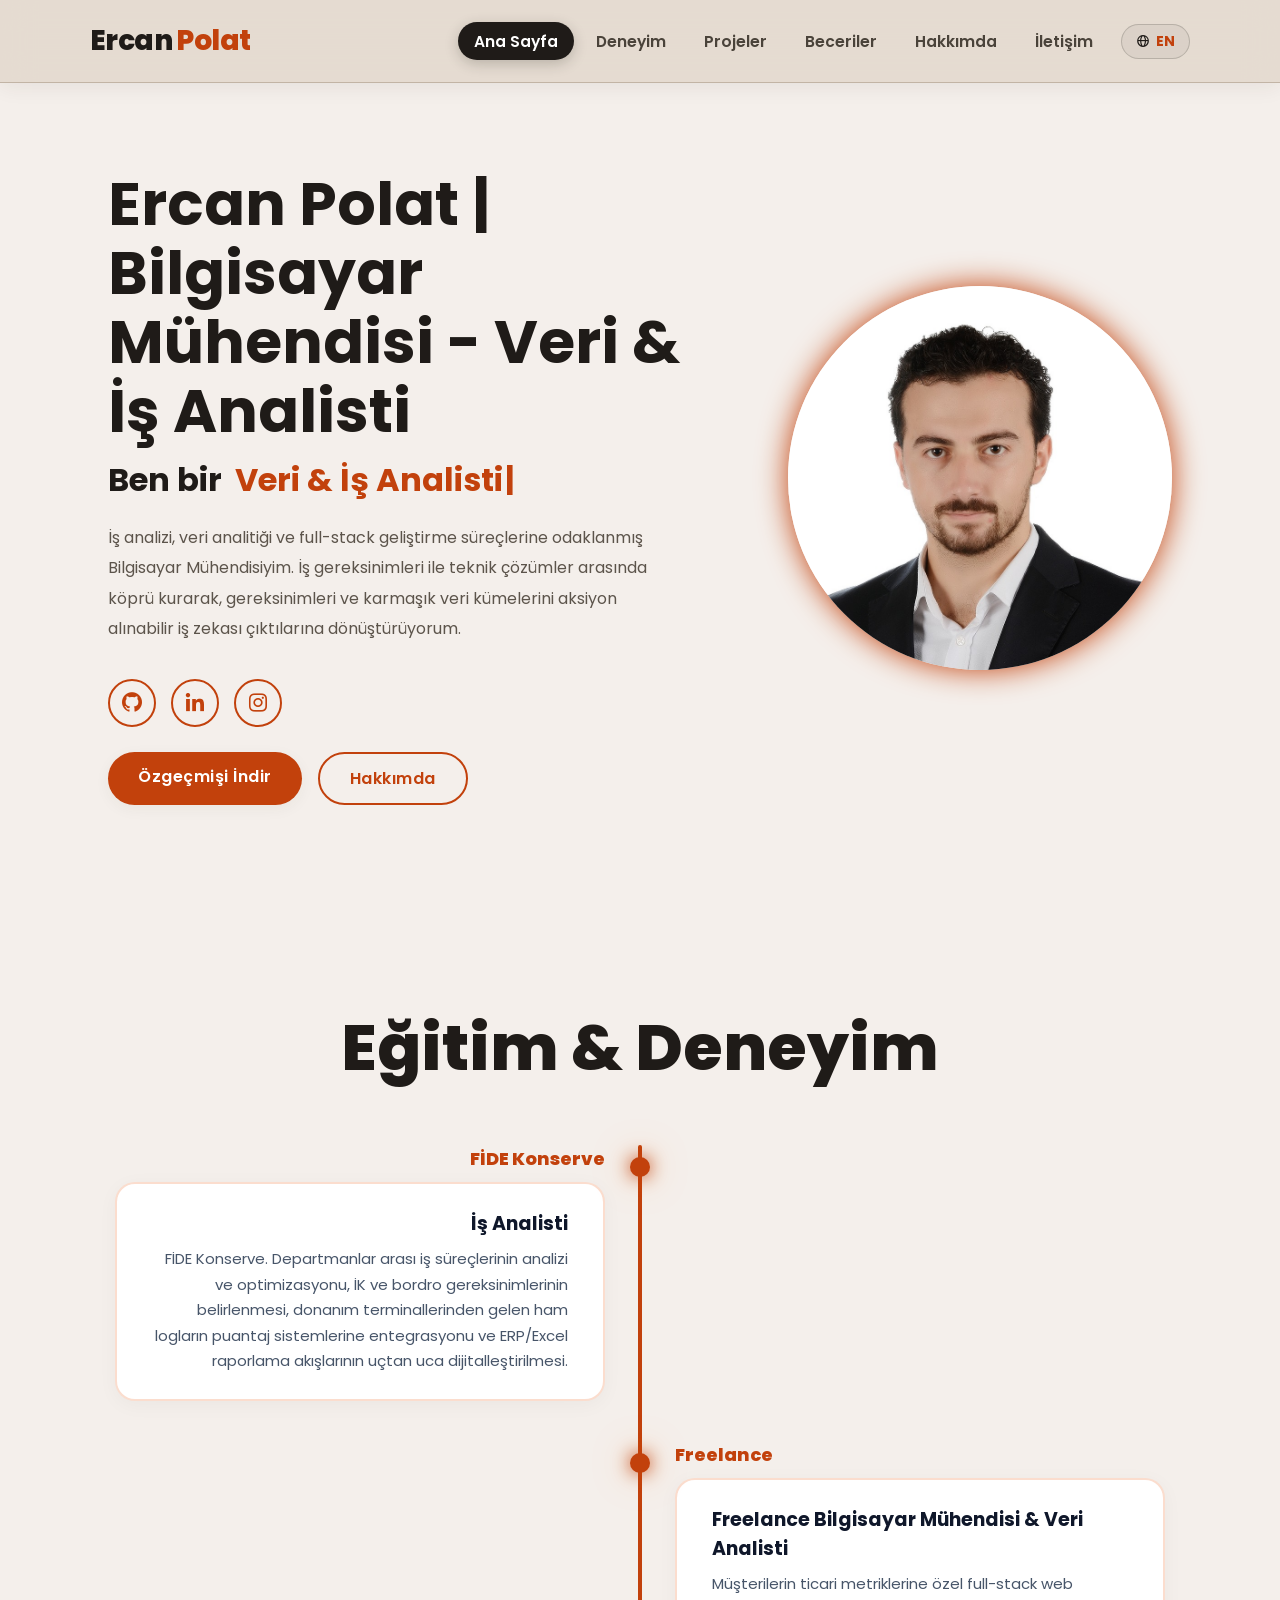
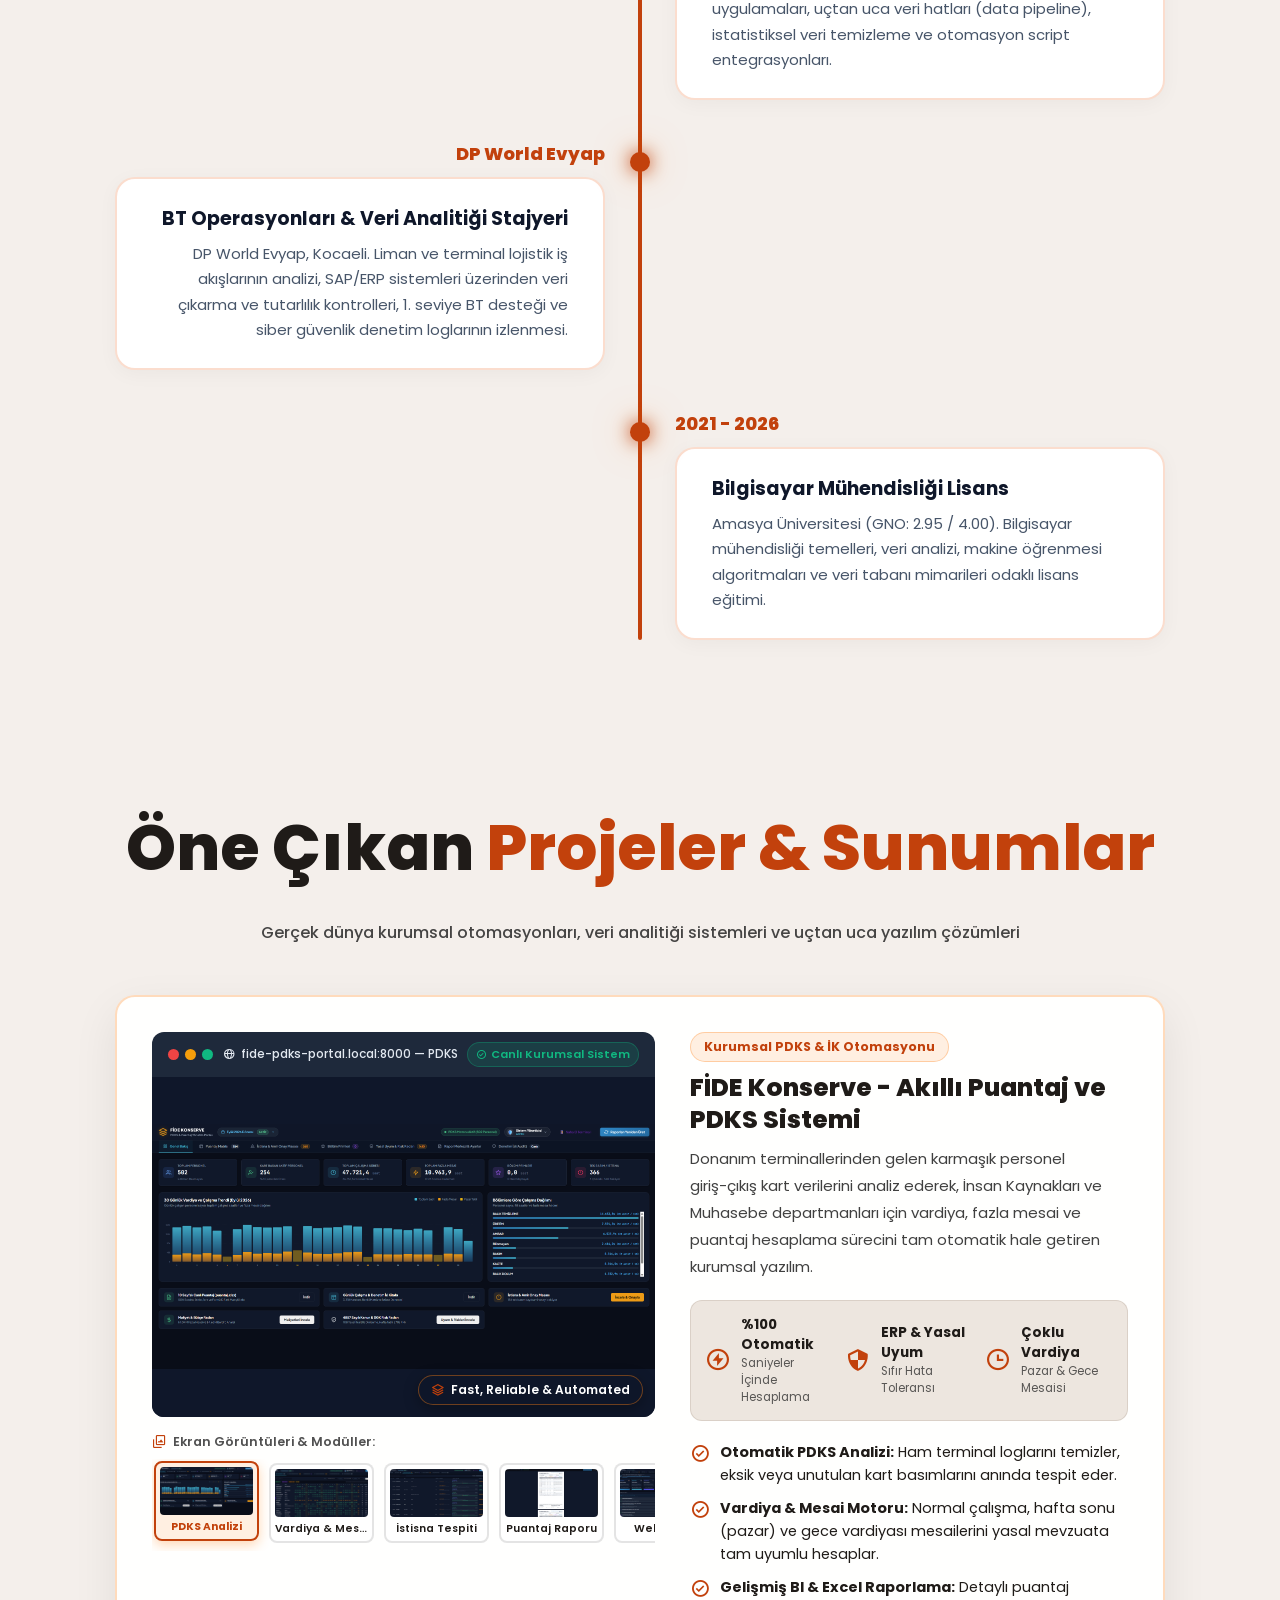
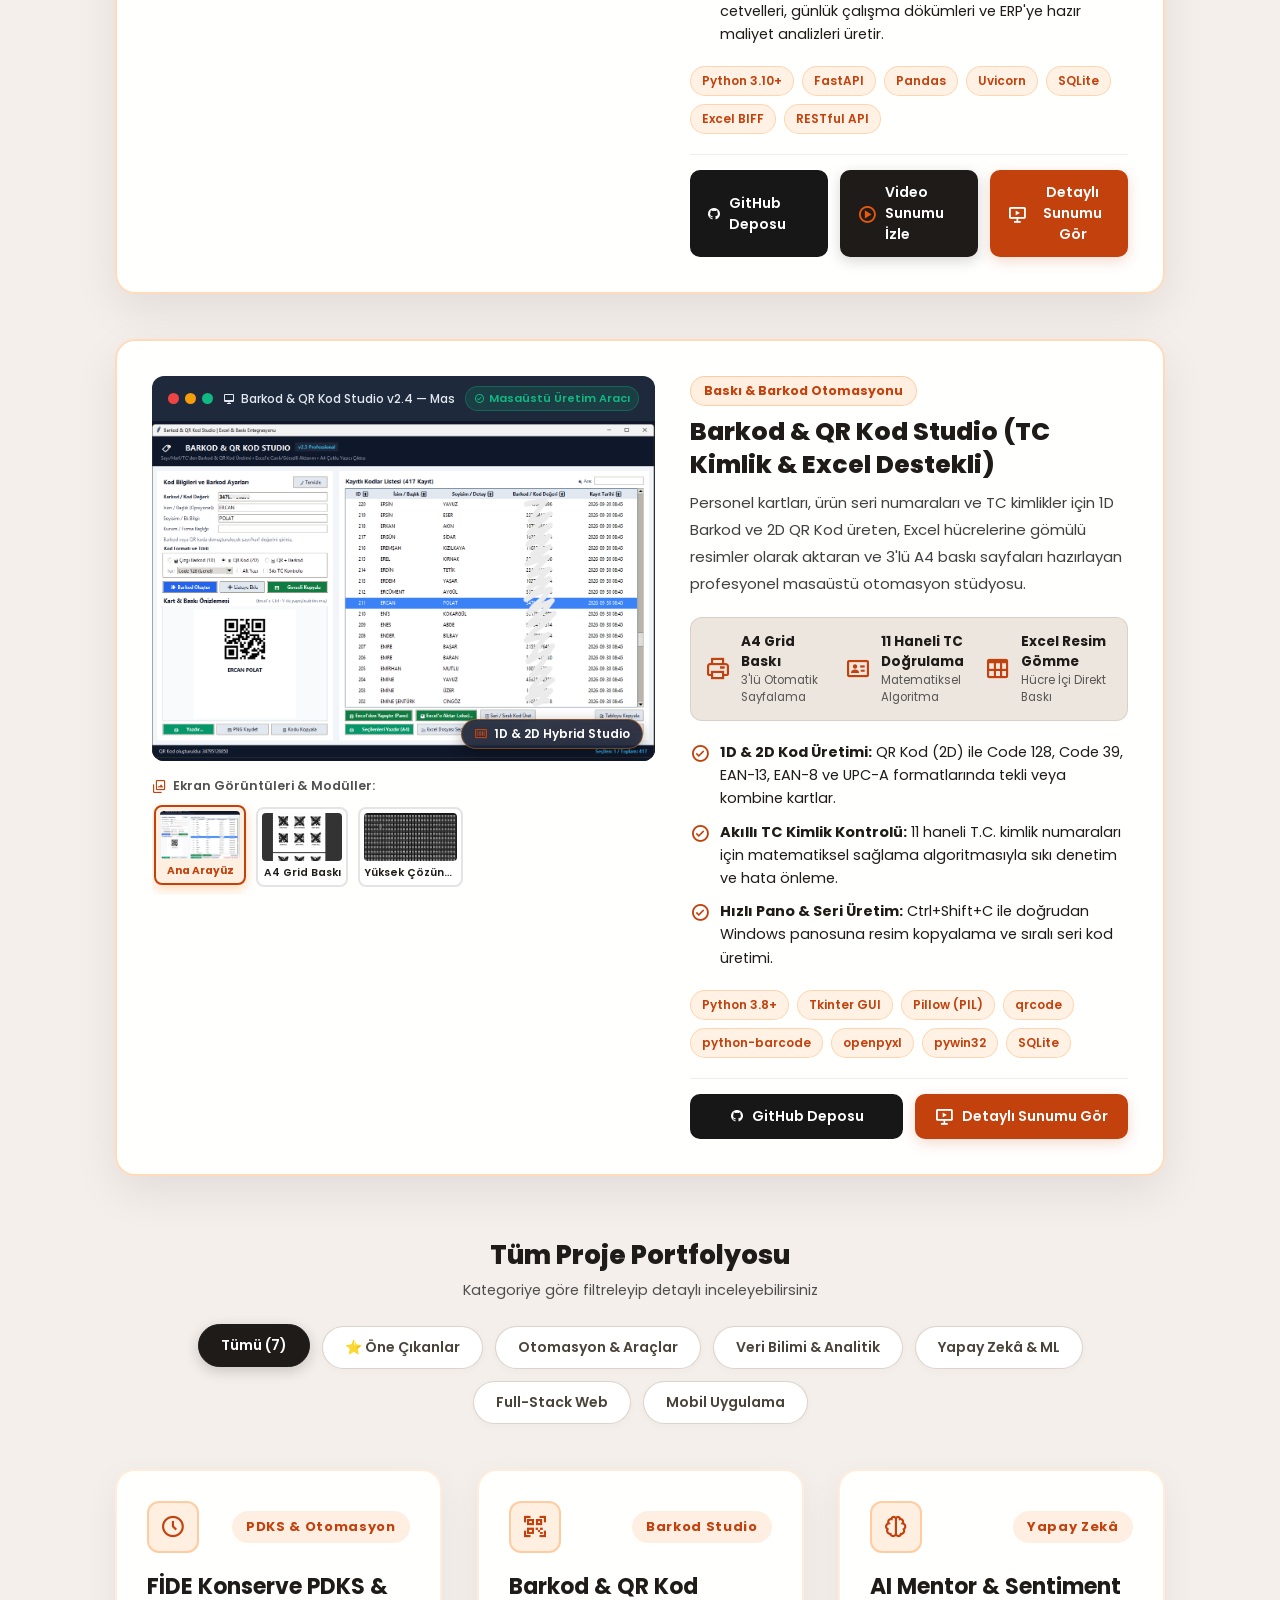
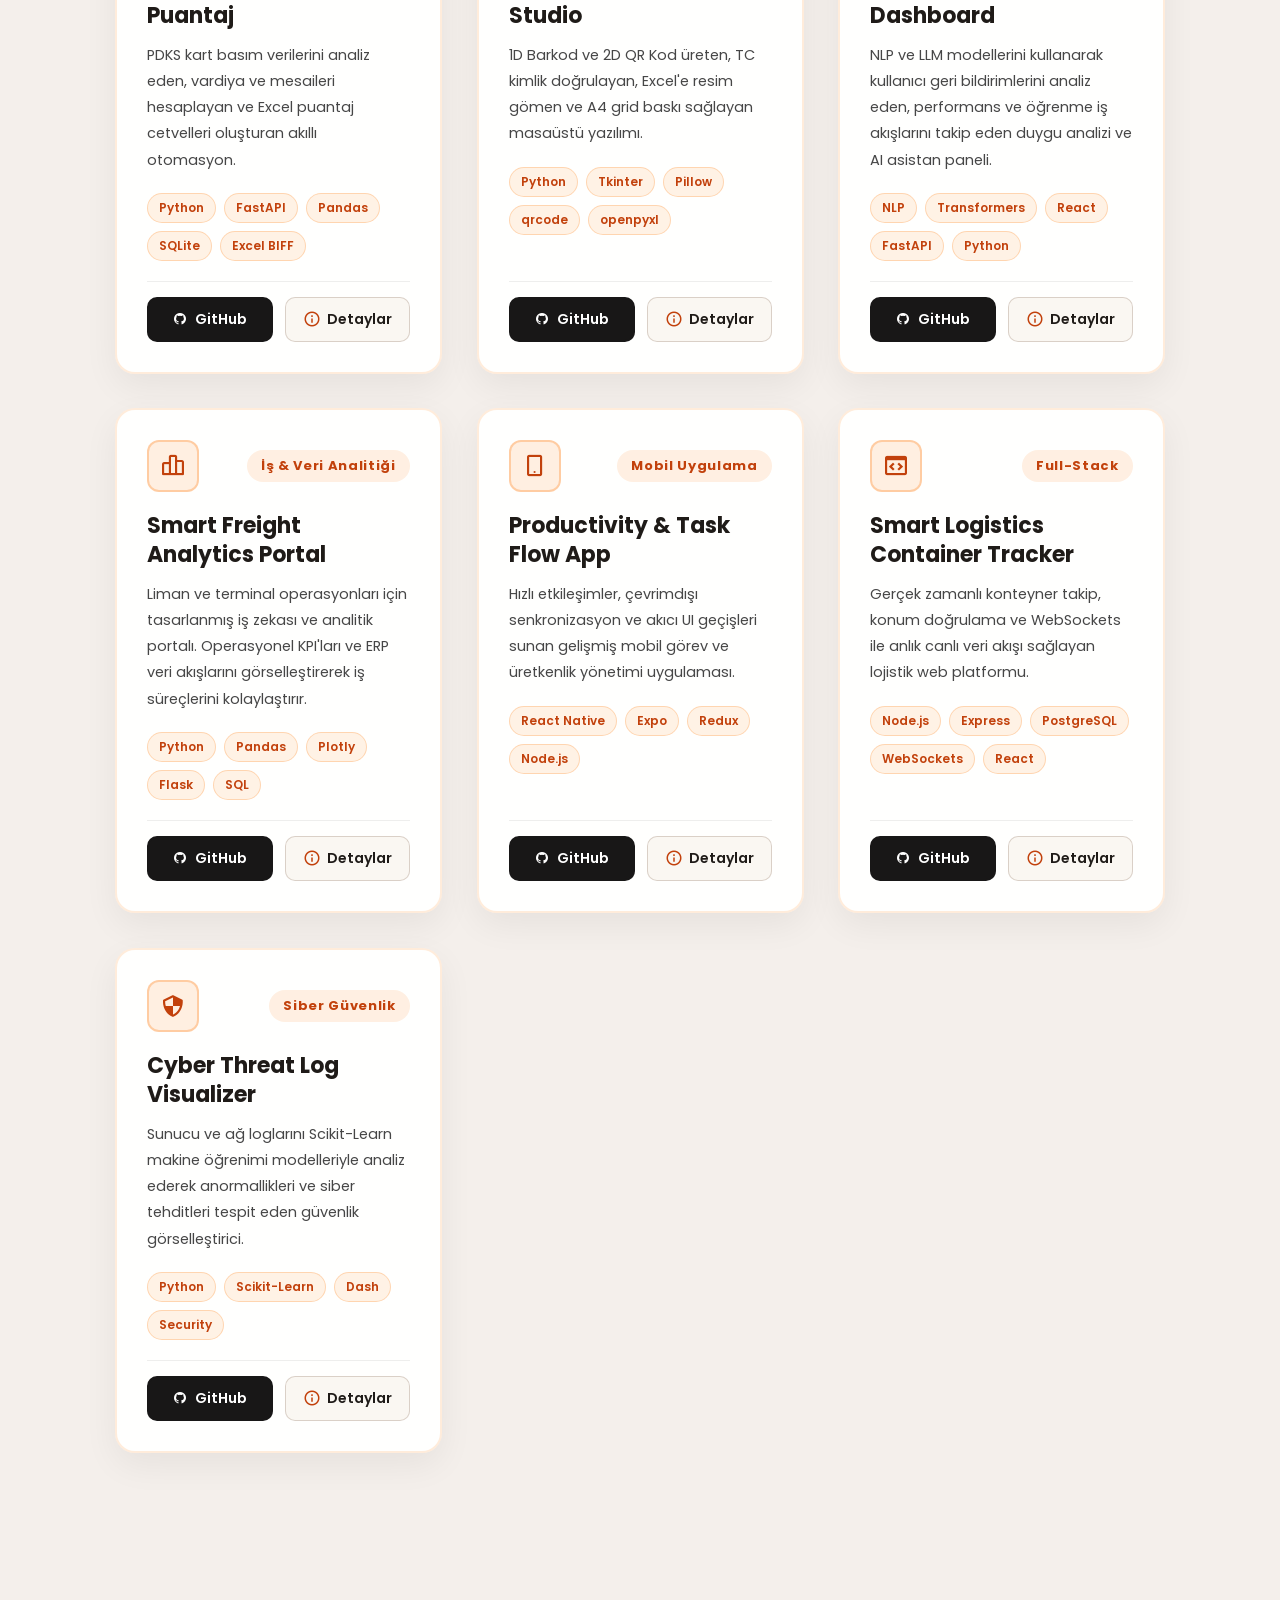
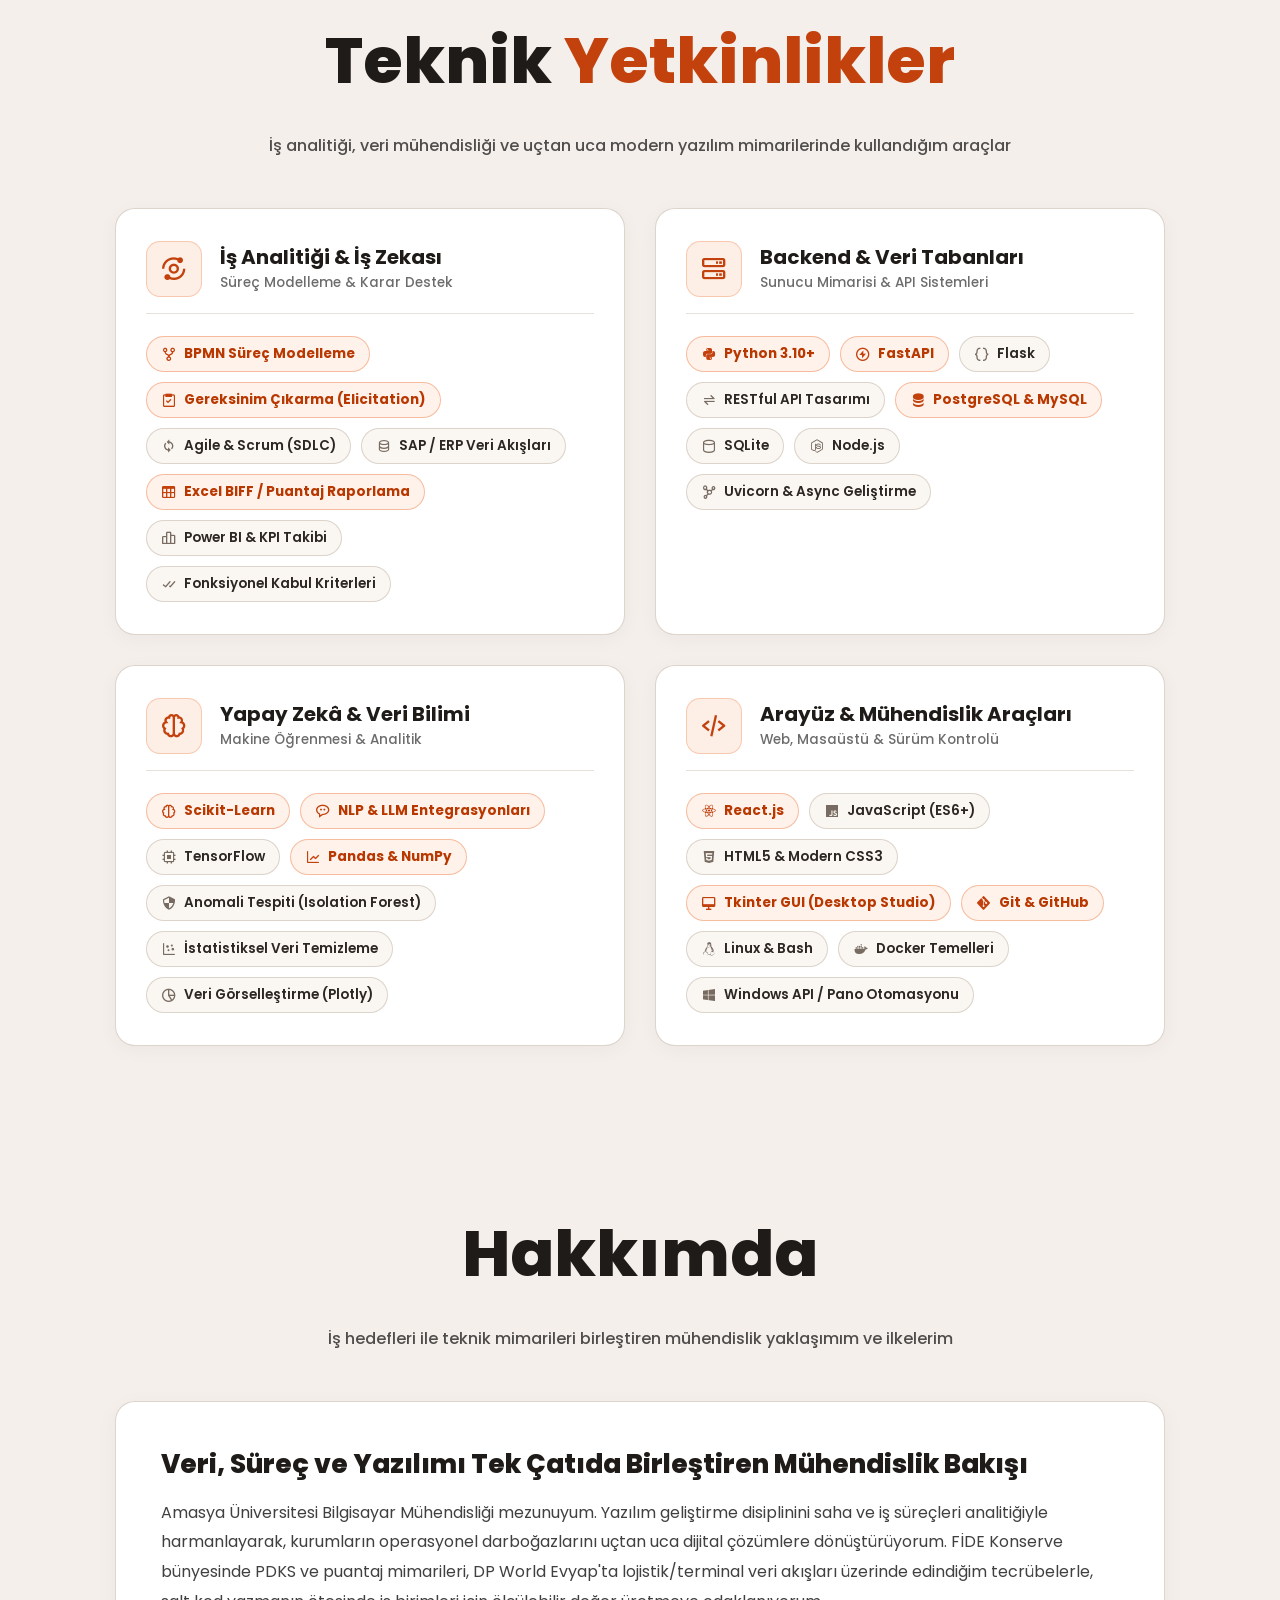
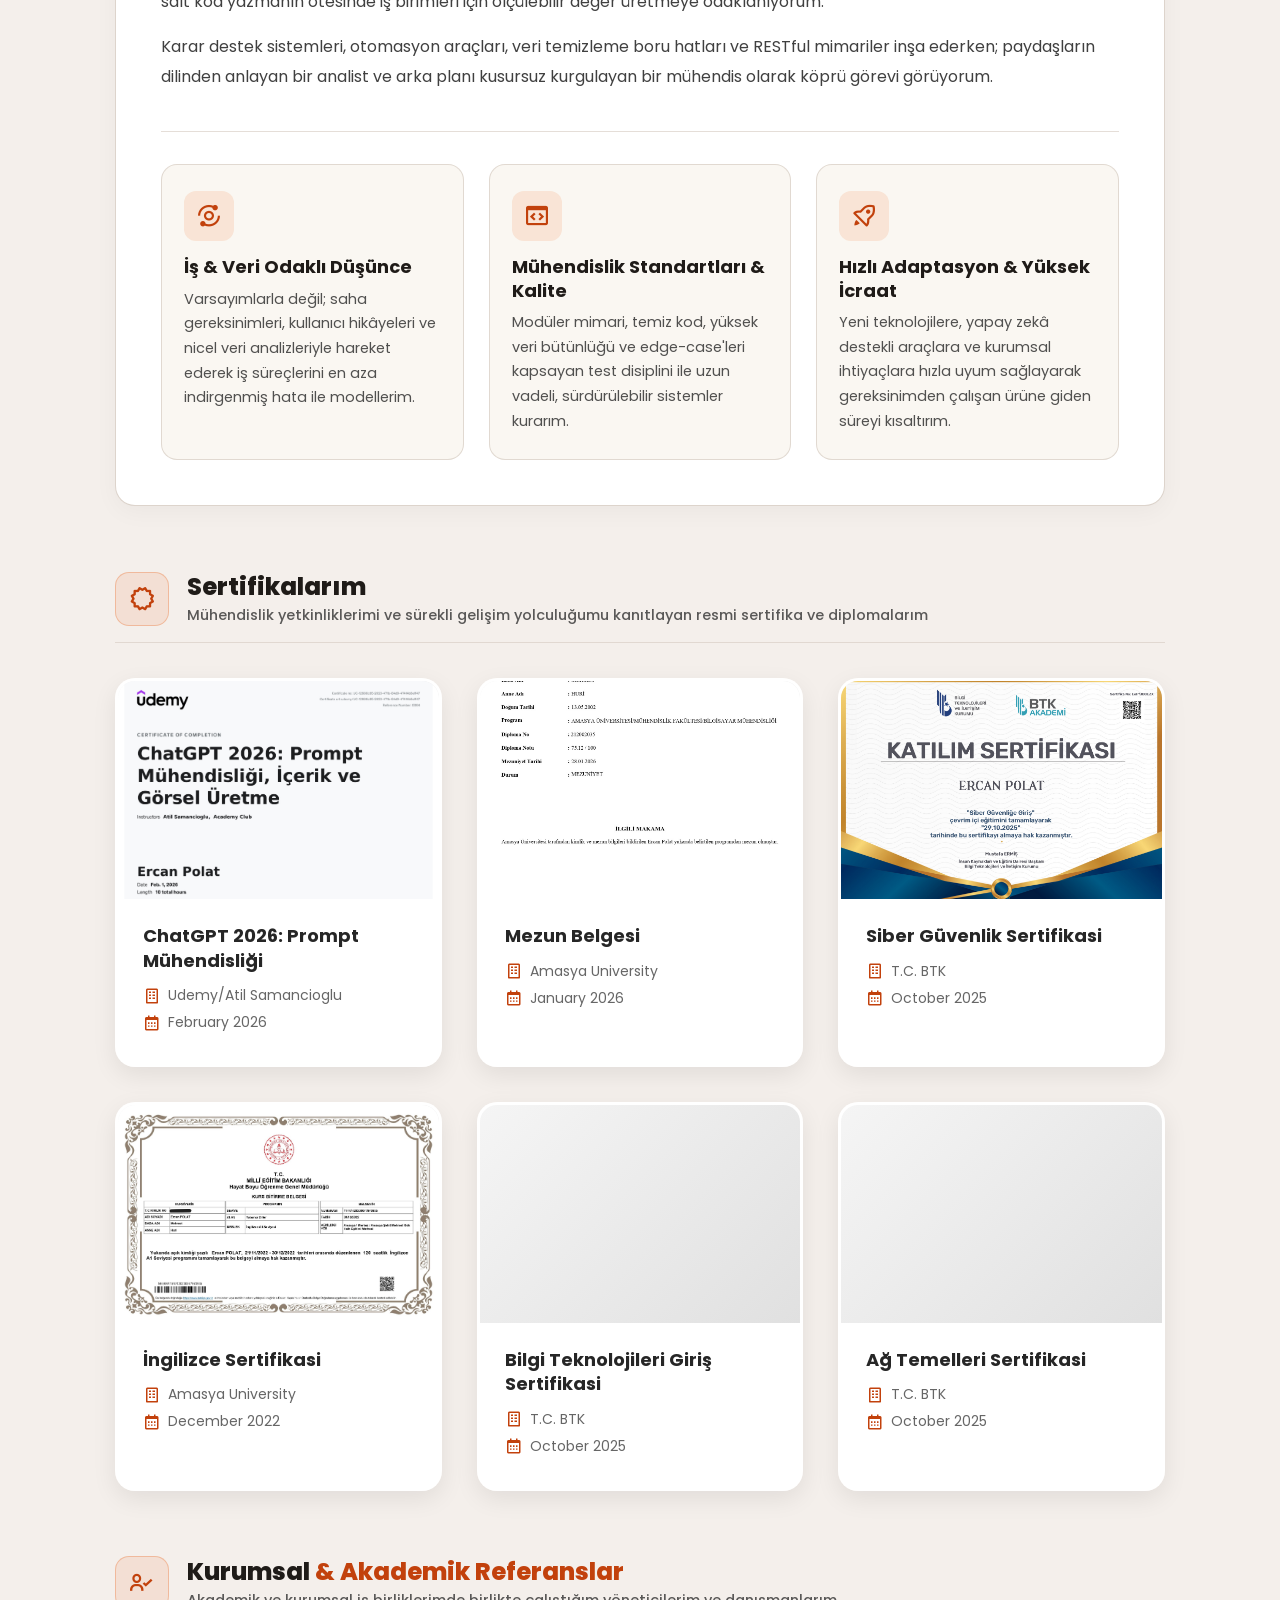
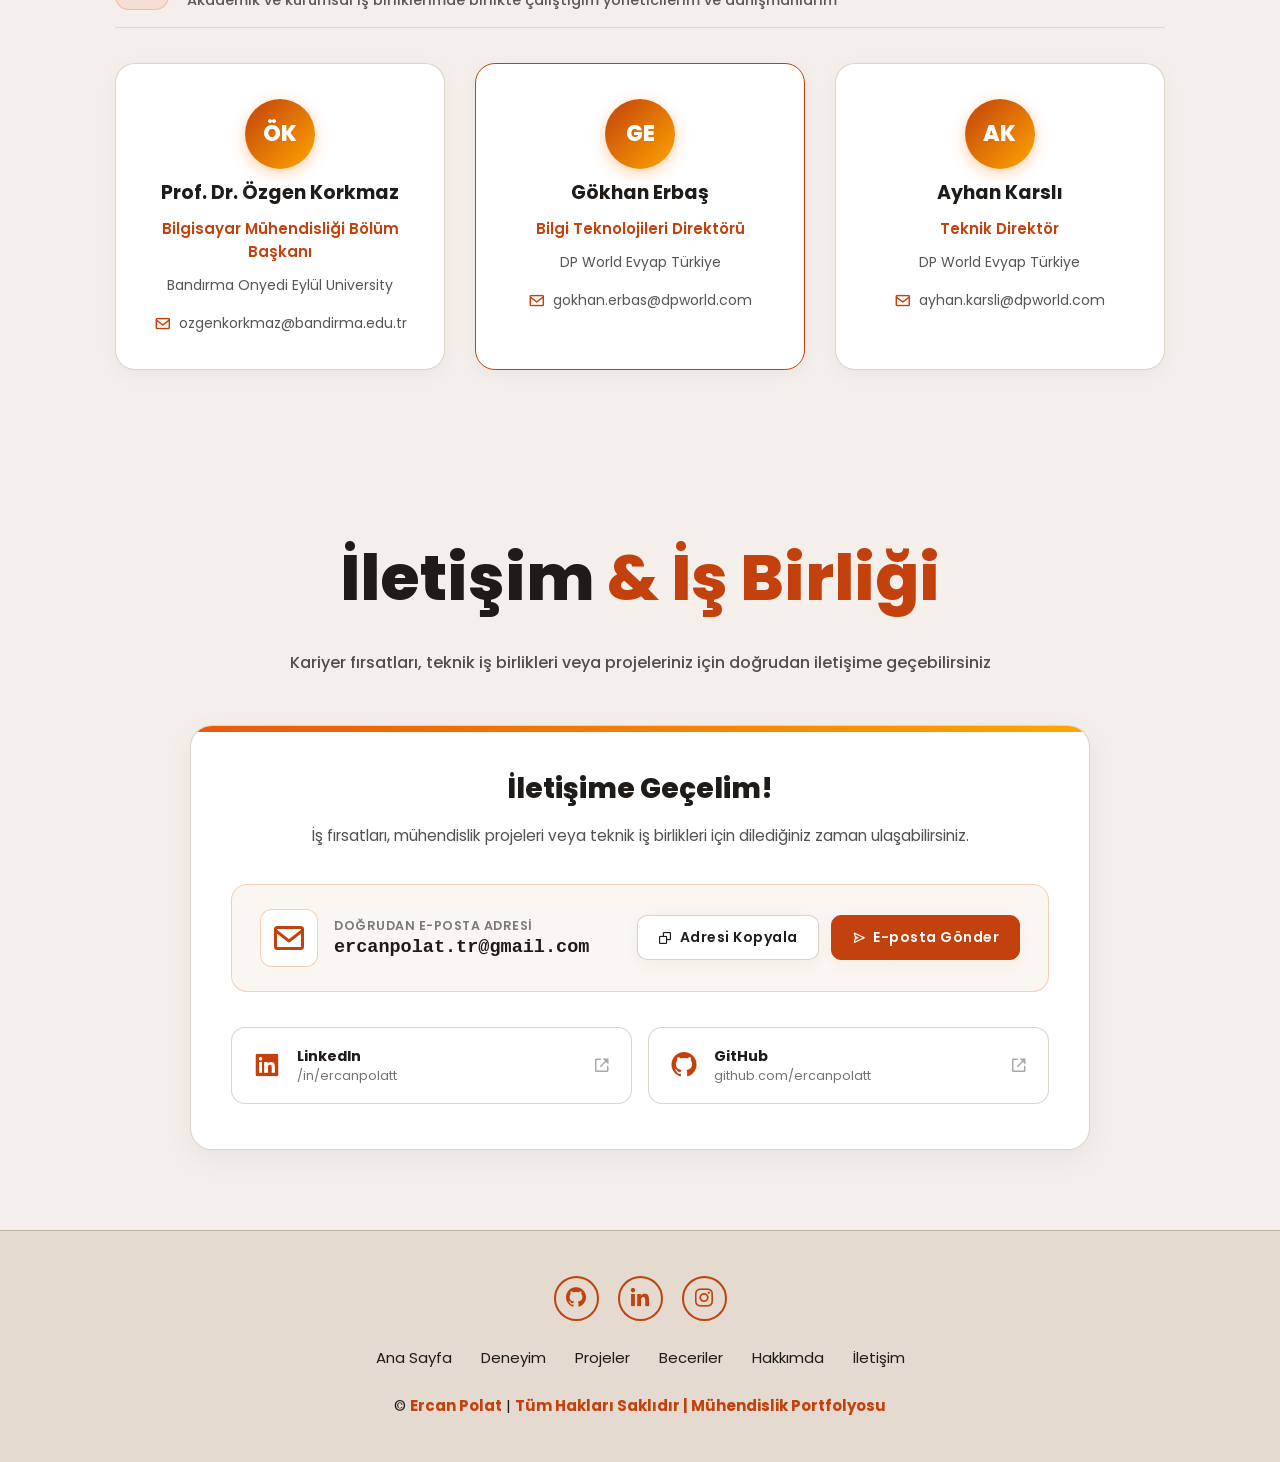
==== commit 75a1acdb: "feat: integrate certificates & references into About, streamline navbar, and restore project card ic" ====
--- a/index.html
+++ b/index.html
@@ -30,7 +30,6 @@
     <link rel="preconnect" href="https://cdnjs.cloudflare.com" />
     
     <!-- Google Analytics 4 (GA4) -->
-    <!-- ÖNEMLİ: analytics.google.com üzerinden alacağınız Ölçüm Kimliği ile 'G-MEASUREMENT_ID' alanını değiştirin -->
     <script async src="https://www.googletagmanager.com/gtag/js?id=G-MEASUREMENT_ID"></script>
     <script>
       window.dataLayer = window.dataLayer || [];
@@ -89,13 +88,11 @@
 
       <nav class="navbar" id="main-nav" aria-label="Ana Menü">
         <a href="#home" class="active" data-i18n="nav-home">Home</a>
-        <a href="#education" data-i18n="nav-education">Education</a>
-        <a href="#services" data-i18n="nav-services">Services</a>
+        <a href="#education" data-i18n="nav-education">Experience</a>
         <a href="#projects" data-i18n="nav-projects">Projects</a>
         <a href="#skills" data-i18n="nav-skills">Skills</a>
-        <a href="#certificates" data-i18n="nav-certificates">Certificates</a>
-        <a href="#testimonials" data-i18n="nav-testimonials">References</a>
-        <a href="#about" data-i18n="nav-about">About Me</a>
+        <a href="#about" data-i18n="nav-about">About</a>
+        <a href="#contact" data-i18n="nav-contact">Contact</a>
         <button class="lang-toggle-btn" id="lang-toggle" title="Dil Değiştir / Switch Language" aria-label="Dil Değiştir / Switch Language">
           <i class='bx bx-globe'></i> <span id="lang-text">TR</span>
         </button>
@@ -105,7 +102,6 @@
     <!-- HOME -->
     <section class="home" id="home">
       <div class="home-content">
-
         <h1 data-i18n="hero-title">Ercan Polat | Computer Engineer - Data &amp; Business Analyst</h1>
         <h3 class="text-animation"><span class="hero-im-text" data-i18n="hero-im">I'm a</span> <span class="typing-text"></span><span class="typing-cursor">|</span></h3>
         <p data-i18n="hero-desc">
@@ -126,12 +122,6 @@
       <div class="home-img">
         <img src="img/image.png" alt="Ercan Polat - Bilgisayar Mühendisi, Veri ve İş Analisti Profil Fotoğrafı" title="Ercan Polat | Bilgisayar Mühendisi - Veri &amp; İş Analisti" loading="eager" fetchpriority="high" width="380" height="380" />
       </div>
-
-      <div class="home-email-fixed" id="copy-email-btn" role="button" tabindex="0" title="Tıkla ve E-postayı Kopyala" aria-label="E-posta adresini kopyala">
-        <i class="bx bx-envelope"></i>
-        <span id="fixed-email-text">ercanpolatt.tr@gmail.com</span>
-        <i class="bx bx-copy copy-icon"></i>
-      </div>
     </section>
 
     <!-- EDUCATION & EXPERIENCE -->
@@ -140,10 +130,18 @@
       <div class="timeline-items">
         <div class="timeline-item">
           <div class="timeline-dot"></div>
-          <div class="timeline-date">2021 - 2026</div>
+          <div class="timeline-date">FİDE Konserve</div>
           <div class="timeline-content">
-            <h3 data-i18n="edu-1-title">Computer Engineering</h3>
-            <p data-i18n="edu-1-desc">Amasya University (GPA: 2.95 / 4.00). Focused on computer engineering fundamentals, data analysis, machine learning algorithms, database architectures, and software engineering principles.</p>
+            <h3 data-i18n="edu-fide-title">Business Analyst</h3>
+            <p data-i18n="edu-fide-desc">FİDE Konserve bünyesinde departmanlar arası iş süreçlerinin analizi, İK ve bordro gereksinimlerinin modellenmesi, donanım kart terminallerinden gelen verilerin PDKS ve puantaj sistemlerine entegrasyonu ve ERP/Excel tabanlı raporlama akışlarının uçtan uca dijitalleştirilmesi.</p>
+          </div>
+        </div>
+        <div class="timeline-item">
+          <div class="timeline-dot"></div>
+          <div class="timeline-date">Freelance</div>
+          <div class="timeline-content">
+            <h3 data-i18n="edu-3-title">Freelance Computer Engineer &amp; Data Analyst</h3>
+            <p data-i18n="edu-3-desc">End-to-end development of custom full-stack web applications, data pipelines, statistical data cleaning, and automated SQL/NoSQL database workflows tailored to client business metrics.</p>
           </div>
         </div>
         <div class="timeline-item">
@@ -156,67 +154,10 @@
         </div>
         <div class="timeline-item">
           <div class="timeline-dot"></div>
-          <div class="timeline-date">Freelance</div>
+          <div class="timeline-date">2021 - 2026</div>
           <div class="timeline-content">
-            <h3 data-i18n="edu-3-title">Freelance Computer Engineer &amp; Data Analyst</h3>
-            <p data-i18n="edu-3-desc">End-to-end development of custom full-stack web applications, data pipelines, statistical data cleaning, and automated SQL/NoSQL database workflows tailored to client business metrics.</p>
-          </div>
-        </div>
-      </div>
-    </section>
-
-    <!-- SERVICES -->
-    <section id="services" class="services">
-      <h2 class="heading" data-i18n="heading-services">Services</h2>
-      <div class="services-container">
-        <div class="service-box">
-          <div class="service-info">
-            <div class="service-icon"><i class='bx bx-brain'></i></div>
-            <h4 data-i18n="srv-1-title">AI Engineer</h4>
-            <p data-i18n="srv-1-desc">I design and develop intelligent systems using artificial intelligence and machine learning techniques. My focus is on turning data into smart, scalable solutions that solve real problems and create value.</p>
-            <div class="service-tags">
-              <span>NLP / LLM</span><span>TensorFlow</span><span>Python</span><span>ML</span>
-            </div>
-          </div>
-        </div>
-        <div class="service-box">
-          <div class="service-info">
-            <div class="service-icon"><i class='bx bx-layer'></i></div>
-            <h4 data-i18n="srv-2-title">Full Stack Developer</h4>
-            <p data-i18n="srv-2-desc">I develop complete web applications by working on both front-end and back-end layers. I enjoy building well-structured systems that are efficient, maintainable, and user-focused.</p>
-            <div class="service-tags">
-              <span>React.js</span><span>Node.js</span><span>Flask</span><span>SQL</span>
-            </div>
-          </div>
-        </div>
-        <div class="service-box">
-          <div class="service-info">
-            <div class="service-icon"><i class='bx bx-bar-chart-alt-2'></i></div>
-            <h4 data-i18n="srv-3-title">Data Scientist</h4>
-            <p data-i18n="srv-3-desc">I work with data to analyze patterns, build predictive models, and visualize insights. I enjoy transforming raw data into meaningful information that supports better decisions.</p>
-            <div class="service-tags">
-              <span>Pandas</span><span>NumPy</span><span>Visualization</span><span>Modeling</span>
-            </div>
-          </div>
-        </div>
-        <div class="service-box">
-          <div class="service-info">
-            <div class="service-icon"><i class='bx bx-data'></i></div>
-            <h4 data-i18n="srv-4-title">Databases &amp; ERP Systems</h4>
-            <p data-i18n="srv-4-desc">Designing and querying relational (PostgreSQL, MySQL, MSSQL) and NoSQL (MongoDB) databases, managing ERP/SAP data consistency, and automating query workflows.</p>
-            <div class="service-tags">
-              <span>SQL / NoSQL</span><span>PostgreSQL</span><span>SAP / ERP</span><span>Data Quality</span>
-            </div>
-          </div>
-        </div>
-        <div class="service-box">
-          <div class="service-info">
-            <div class="service-icon"><i class='bx bx-analyse'></i></div>
-            <h4 data-i18n="srv-5-title">Business Analysis &amp; BI</h4>
-            <p data-i18n="srv-5-desc">Analyzing business processes, eliciting requirements, and designing interactive dashboards to streamline operations and bridge the gap between business stakeholders and engineering teams.</p>
-            <div class="service-tags">
-              <span>Requirements</span><span>BPMN</span><span>Agile / Scrum</span><span>Power BI</span>
-            </div>
+            <h3 data-i18n="edu-1-title">Computer Engineering</h3>
+            <p data-i18n="edu-1-desc">Amasya University (GPA: 2.95 / 4.00). Focused on computer engineering fundamentals, data analysis, machine learning algorithms, database architectures, and software engineering principles.</p>
           </div>
         </div>
       </div>
@@ -650,256 +591,184 @@
 
     <!-- SKILLS -->
     <section class="skills" id="skills">
-      <h2 class="heading" data-i18n="heading-skills">Technical <span>Skills</span></h2>
-      <div class="skills-container">
-        <div class="skill-category">
-          <div class="category-header">
-            <i class='bx bx-code-alt'></i>
-            <h3>Frontend</h3>
-          </div>
-          <div class="skill-bars">
-            <div class="skill-item">
-              <div class="skill-info"><span class="skill-name">React.js</span><span class="skill-percentage">85%</span></div>
-              <div class="skill-bar"><div class="skill-progress" data-progress="85"></div></div>
-            </div>
-            <div class="skill-item">
-              <div class="skill-info"><span class="skill-name">HTML/CSS</span><span class="skill-percentage">90%</span></div>
-              <div class="skill-bar"><div class="skill-progress" data-progress="90"></div></div>
-            </div>
-            <div class="skill-item">
-              <div class="skill-info"><span class="skill-name">JavaScript</span><span class="skill-percentage">80%</span></div>
-              <div class="skill-bar"><div class="skill-progress" data-progress="80"></div></div>
-            </div>
-          </div>
-        </div>
-        <div class="skill-category">
-          <div class="category-header">
-            <i class='bx bx-server'></i>
-            <h3>Backend</h3>
-          </div>
-          <div class="skill-bars">
-            <div class="skill-item">
-              <div class="skill-info"><span class="skill-name">Python/Flask</span><span class="skill-percentage">75%</span></div>
-              <div class="skill-bar"><div class="skill-progress" data-progress="75"></div></div>
-            </div>
-            <div class="skill-item">
-              <div class="skill-info"><span class="skill-name">Node.js</span><span class="skill-percentage">70%</span></div>
-              <div class="skill-bar"><div class="skill-progress" data-progress="70"></div></div>
-            </div>
-            <div class="skill-item">
-              <div class="skill-info"><span class="skill-name">SQL</span><span class="skill-percentage">85%</span></div>
-              <div class="skill-bar"><div class="skill-progress" data-progress="85"></div></div>
-            </div>
-          </div>
-        </div>
-        <div class="skill-category">
-          <div class="category-header">
-            <i class='bx bx-mobile'></i>
-            <h3>Mobile</h3>
-          </div>
-          <div class="skill-bars">
-            <div class="skill-item">
-              <div class="skill-info"><span class="skill-name">React Native</span><span class="skill-percentage">80%</span></div>
-              <div class="skill-bar"><div class="skill-progress" data-progress="80"></div></div>
-            </div>
-            <div class="skill-item">
-              <div class="skill-info"><span class="skill-name">Flutter</span><span class="skill-percentage">65%</span></div>
-              <div class="skill-bar"><div class="skill-progress" data-progress="65"></div></div>
-            </div>
-          </div>
-        </div>
-        <div class="skill-category">
-          <div class="category-header">
-            <i class='bx bx-brain'></i>
-            <h3>AI &amp; Data Science</h3>
-          </div>
-          <div class="skill-bars">
-            <div class="skill-item">
-              <div class="skill-info"><span class="skill-name">NLP / LLM</span><span class="skill-percentage">80%</span></div>
-              <div class="skill-bar"><div class="skill-progress" data-progress="80"></div></div>
-            </div>
-            <div class="skill-item">
-              <div class="skill-info"><span class="skill-name">TensorFlow</span><span class="skill-percentage">70%</span></div>
-              <div class="skill-bar"><div class="skill-progress" data-progress="70"></div></div>
-            </div>
-            <div class="skill-item">
-              <div class="skill-info"><span class="skill-name">Data Analysis</span><span class="skill-percentage">85%</span></div>
-              <div class="skill-bar"><div class="skill-progress" data-progress="85"></div></div>
-            </div>
-          </div>
-        </div>
-        <div class="skill-category">
-          <div class="category-header">
-            <i class='bx bx-wrench'></i>
-            <h3>DevOps &amp; Tools</h3>
-          </div>
-          <div class="skill-bars">
-            <div class="skill-item">
-              <div class="skill-info"><span class="skill-name">Git &amp; GitHub</span><span class="skill-percentage">90%</span></div>
-              <div class="skill-bar"><div class="skill-progress" data-progress="90"></div></div>
-            </div>
-            <div class="skill-item">
-              <div class="skill-info"><span class="skill-name">Docker</span><span class="skill-percentage">65%</span></div>
-              <div class="skill-bar"><div class="skill-progress" data-progress="65"></div></div>
-            </div>
-            <div class="skill-item">
-              <div class="skill-info"><span class="skill-name">Linux / Bash</span><span class="skill-percentage">75%</span></div>
-              <div class="skill-bar"><div class="skill-progress" data-progress="75"></div></div>
-            </div>
-          </div>
-        </div>
-        <div class="skill-category">
-          <div class="category-header">
-            <i class='bx bx-analyse'></i>
-            <h3>Business Analysis</h3>
-          </div>
-          <div class="skill-bars">
-            <div class="skill-item">
-              <div class="skill-info"><span class="skill-name">Requirements Elicitation</span><span class="skill-percentage">90%</span></div>
-              <div class="skill-bar"><div class="skill-progress" data-progress="90"></div></div>
-            </div>
-            <div class="skill-item">
-              <div class="skill-info"><span class="skill-name">Agile &amp; Scrum (SDLC)</span><span class="skill-percentage">85%</span></div>
-              <div class="skill-bar"><div class="skill-progress" data-progress="85"></div></div>
-            </div>
-            <div class="skill-item">
-              <div class="skill-info"><span class="skill-name">Process Mapping (BPMN)</span><span class="skill-percentage">80%</span></div>
-              <div class="skill-bar"><div class="skill-progress" data-progress="80"></div></div>
-            </div>
-          </div>
-        </div>
-        <div class="skill-category">
-          <div class="category-header">
-            <i class='bx bx-user-circle'></i>
-            <h3>Soft Skills</h3>
-          </div>
-          <div class="skill-bars">
-            <div class="skill-item">
-              <div class="skill-info"><span class="skill-name">Team Collaboration</span><span class="skill-percentage">95%</span></div>
-              <div class="skill-bar"><div class="skill-progress" data-progress="95"></div></div>
-            </div>
-            <div class="skill-item">
-              <div class="skill-info"><span class="skill-name">Problem Solving</span><span class="skill-percentage">90%</span></div>
-              <div class="skill-bar"><div class="skill-progress" data-progress="90"></div></div>
-            </div>
-            <div class="skill-item">
-              <div class="skill-info"><span class="skill-name">Leadership</span><span class="skill-percentage">85%</span></div>
-              <div class="skill-bar"><div class="skill-progress" data-progress="85"></div></div>
-            </div>
+      <h2 class="heading" data-i18n="heading-skills">Yetenekler <span>&amp; Teknoloji Yığını</span></h2>
+      <p class="skills-subtitle" data-i18n="skills-subtitle">İş analitiği, veri mühendisliği ve uçtan uca modern yazılım mimarilerinde kullandığım araçlar</p>
+      
+      <div class="skills-grid-modern" id="skills-container">
+        <!-- 1: İŞ & VERİ ANALİTİĞİ -->
+        <div class="skill-card-modern">
+          <div class="skill-card-header">
+            <div class="skill-card-icon"><i class='bx bx-analyse'></i></div>
+            <div class="skill-card-title-group">
+              <h3 data-i18n="sk-cat-1-title">İş Analitiği &amp; İş Zekası</h3>
+              <span data-i18n="sk-cat-1-sub">Süreç Modelleme &amp; Karar Destek</span>
+            </div>
+          </div>
+          <div class="skill-pills">
+            <span class="skill-pill highlight"><i class='bx bx-git-repo-forked'></i> BPMN Süreç Modelleme</span>
+            <span class="skill-pill highlight"><i class='bx bx-task'></i> Gereksinim Çıkarma (Elicitation)</span>
+            <span class="skill-pill"><i class='bx bx-sync'></i> Agile &amp; Scrum (SDLC)</span>
+            <span class="skill-pill"><i class='bx bx-data'></i> SAP / ERP Veri Akışları</span>
+            <span class="skill-pill highlight"><i class='bx bx-table'></i> Excel BIFF / Puantaj Raporlama</span>
+            <span class="skill-pill"><i class='bx bx-bar-chart-alt-2'></i> Power BI &amp; KPI Takibi</span>
+            <span class="skill-pill"><i class='bx bx-check-double'></i> Fonksiyonel Kabul Kriterleri</span>
+          </div>
+        </div>
+
+        <!-- 2: YAZILIM & BACKEND MİMARİSİ -->
+        <div class="skill-card-modern">
+          <div class="skill-card-header">
+            <div class="skill-card-icon"><i class='bx bx-server'></i></div>
+            <div class="skill-card-title-group">
+              <h3 data-i18n="sk-cat-2-title">Backend &amp; Veri Tabanları</h3>
+              <span data-i18n="sk-cat-2-sub">Sunucu Mimarisi &amp; API Sistemleri</span>
+            </div>
+          </div>
+          <div class="skill-pills">
+            <span class="skill-pill highlight"><i class='bx bxl-python'></i> Python 3.10+</span>
+            <span class="skill-pill highlight"><i class='bx bx-bolt-circle'></i> FastAPI</span>
+            <span class="skill-pill"><i class='bx bx-code-curly'></i> Flask</span>
+            <span class="skill-pill"><i class='bx bx-transfer-alt'></i> RESTful API Tasarımı</span>
+            <span class="skill-pill highlight"><i class='bx bxs-data'></i> PostgreSQL &amp; MySQL</span>
+            <span class="skill-pill"><i class='bx bx-cylinder'></i> SQLite</span>
+            <span class="skill-pill"><i class='bx bxl-nodejs'></i> Node.js</span>
+            <span class="skill-pill"><i class='bx bx-network-chart'></i> Uvicorn &amp; Async Geliştirme</span>
+          </div>
+        </div>
+
+        <!-- 3: YAPAY ZEKÂ & VERİ BİLİMİ -->
+        <div class="skill-card-modern">
+          <div class="skill-card-header">
+            <div class="skill-card-icon"><i class='bx bx-brain'></i></div>
+            <div class="skill-card-title-group">
+              <h3 data-i18n="sk-cat-3-title">Yapay Zekâ &amp; Veri Bilimi</h3>
+              <span data-i18n="sk-cat-3-sub">Makine Öğrenmesi &amp; Analitik</span>
+            </div>
+          </div>
+          <div class="skill-pills">
+            <span class="skill-pill highlight"><i class='bx bx-brain'></i> Scikit-Learn</span>
+            <span class="skill-pill highlight"><i class='bx bx-message-rounded-dots'></i> NLP &amp; LLM Entegrasyonları</span>
+            <span class="skill-pill"><i class='bx bx-chip'></i> TensorFlow</span>
+            <span class="skill-pill highlight"><i class='bx bx-line-chart'></i> Pandas &amp; NumPy</span>
+            <span class="skill-pill"><i class='bx bx-shield-quarter'></i> Anomali Tespiti (Isolation Forest)</span>
+            <span class="skill-pill"><i class='bx bx-scatter-chart'></i> İstatistiksel Veri Temizleme</span>
+            <span class="skill-pill"><i class='bx bx-pie-chart-alt-2'></i> Veri Görselleştirme (Plotly)</span>
+          </div>
+        </div>
+
+        <!-- 4: FRONTEND, MASAÜSTÜ & DEVOPS -->
+        <div class="skill-card-modern">
+          <div class="skill-card-header">
+            <div class="skill-card-icon"><i class='bx bx-code-alt'></i></div>
+            <div class="skill-card-title-group">
+              <h3 data-i18n="sk-cat-4-title">Arayüz &amp; Mühendislik Araçları</h3>
+              <span data-i18n="sk-cat-4-sub">Web, Masaüstü &amp; Sürüm Kontrolü</span>
+            </div>
+          </div>
+          <div class="skill-pills">
+            <span class="skill-pill highlight"><i class='bx bxl-react'></i> React.js</span>
+            <span class="skill-pill"><i class='bx bxl-javascript'></i> JavaScript (ES6+)</span>
+            <span class="skill-pill"><i class='bx bxl-html5'></i> HTML5 &amp; Modern CSS3</span>
+            <span class="skill-pill highlight"><i class='bx bx-desktop'></i> Tkinter GUI (Desktop Studio)</span>
+            <span class="skill-pill highlight"><i class='bx bxl-git'></i> Git &amp; GitHub</span>
+            <span class="skill-pill"><i class='bx bxl-tux'></i> Linux &amp; Bash</span>
+            <span class="skill-pill"><i class='bx bxl-docker'></i> Docker Temelleri</span>
+            <span class="skill-pill"><i class='bx bxl-windows'></i> Windows API / Pano Otomasyonu</span>
           </div>
         </div>
       </div>
     </section>
 
-    <!-- CERTIFICATES -->
-      <section class="certificates" id="certificates">
-        <div class="section-scroll">
-          <h2 class="heading" data-i18n="heading-certificates">My <span>Certificates</span></h2>
-          <p class="certificates-subtitle">Certifications and achievements that showcase my continuous learning journey</p>
-          <div class="certificates-container">
-            <div class="certificate-card" data-certificate="1">
-              <div class="certificate-image-wrapper"><img src="certificates/promt-muhendisligi_page-0001.jpg" alt="Prompt Mühendisliği" class="certificate-thumbnail" loading="lazy" decoding="async"><div class="certificate-overlay"><i class='bx bx-search-alt'></i><span>Click to View</span></div></div>
-              <div class="certificate-info"><h3>ChatGPT 2026: Prompt Mühendisliği</h3><p class="certificate-issuer"><i class='bx bx-building'></i> Udemy/Atil Samancioglu</p><p class="certificate-date"><i class='bx bx-calendar'></i> February 2026</p></div>
-            </div>
-            <div class="certificate-card" data-certificate="2">
-              <div class="certificate-image-wrapper"><img src="certificates/yuksekogretim-mezun-belgesi-sorgulama.jpg" alt="Mezun Belgesi" class="certificate-thumbnail" loading="lazy" decoding="async"><div class="certificate-overlay"><i class='bx bx-search-alt'></i><span>Click to View</span></div></div>
-              <div class="certificate-info"><h3>Mezun Belgesi</h3><p class="certificate-issuer"><i class='bx bx-building'></i> Amasya University</p><p class="certificate-date"><i class='bx bx-calendar'></i> January 2026</p></div>
-            </div>
-            <div class="certificate-card" data-certificate="3">
-              <div class="certificate-image-wrapper"><img src="certificates/Siber_Güvenliğe_Giriş_Sertifika_page-0001.jpg" alt="Siber Güvenlik" class="certificate-thumbnail" loading="lazy" decoding="async"><div class="certificate-overlay"><i class='bx bx-search-alt'></i><span>Click to View</span></div></div>
-              <div class="certificate-info"><h3>Siber Güvenlik Sertifikasi</h3><p class="certificate-issuer"><i class='bx bx-building'></i> T.C. BTK</p><p class="certificate-date"><i class='bx bx-calendar'></i> October 2025</p></div>
-            </div>
-            <div class="certificate-card" data-certificate="4">
-              <div class="certificate-image-wrapper"><img src="certificates/ingilizce_page-0001.jpg" alt="İngilizce" class="certificate-thumbnail" loading="lazy" decoding="async"><div class="certificate-overlay"><i class='bx bx-search-alt'></i><span>Click to View</span></div></div>
-              <div class="certificate-info"><h3>İngilizce Sertifikasi</h3><p class="certificate-issuer"><i class='bx bx-building'></i> Amasya University</p><p class="certificate-date"><i class='bx bx-calendar'></i> December 2022</p></div>
-            </div>
-            <div class="certificate-card" data-certificate="5">
-              <div class="certificate-image-wrapper"><img src="certificates/bilgiteknogiris_page-0001.jpg" alt="Bilgi Teknolojileri" class="certificate-thumbnail" loading="lazy" decoding="async"><div class="certificate-overlay"><i class='bx bx-search-alt'></i><span>Click to View</span></div></div>
-              <div class="certificate-info"><h3>Bilgi Teknolojileri Giriş Sertifikasi</h3><p class="certificate-issuer"><i class='bx bx-building'></i> T.C. BTK</p><p class="certificate-date"><i class='bx bx-calendar'></i> October 2025</p></div>
-            </div>
-            <div class="certificate-card" data-certificate="6">
-              <div class="certificate-image-wrapper"><img src="certificates/Ağ_Temelleri_Sertifika_page-0001.jpg" alt="Ağ Temelleri" class="certificate-thumbnail" loading="lazy" decoding="async"><div class="certificate-overlay"><i class='bx bx-search-alt'></i><span>Click to View</span></div></div>
-              <div class="certificate-info"><h3>Ağ Temelleri Sertifikasi</h3><p class="certificate-issuer"><i class='bx bx-building'></i> T.C. BTK</p><p class="certificate-date"><i class='bx bx-calendar'></i> October 2025</p></div>
-            </div>
-          </div>
-        </div>
-      </section>
-
-      <!-- Certificate Modal -->
-      <div id="certificate-modal" class="modal">
-        <div class="modal-content">
-          <span class="modal-close">&times;</span>
-          <div class="modal-navigation">
-            <button class="modal-nav-btn modal-prev"><i class='bx bx-chevron-left'></i></button>
-            <button class="modal-nav-btn modal-next"><i class='bx bx-chevron-right'></i></button>
-          </div>
-          <img id="modal-image" src="" alt="Certificate">
-          <div class="modal-info">
-            <h3 id="modal-title"></h3>
-            <p id="modal-issuer"></p>
-            <p id="modal-date"></p>
-          </div>
-        </div>
-      </div>
-
-      <!-- Project Detail & Presentation Modal -->
-      <div id="project-modal" class="modal">
-        <div class="modal-content project-modal-content">
-          <span class="modal-close" id="project-modal-close">&times;</span>
-          <div class="project-modal-header">
-            <div class="project-modal-icon" id="project-modal-icon"><i class='bx bx-code-alt'></i></div>
-            <div class="project-modal-titles">
-              <span class="project-badge" id="project-modal-badge">Kategori</span>
-              <h3 id="project-modal-title">Proje Başlığı</h3>
-            </div>
-          </div>
-          
-          <div class="project-modal-body">
-            <!-- Interaktif Ekran Görüntüleri Galerisi -->
-            <div class="project-modal-gallery" id="project-modal-gallery" style="display:none;">
-              <div class="modal-gallery-main-frame">
-                <img id="project-modal-main-img" src="" alt="Proje Ekran Görüntüsü" />
-                <span class="gallery-caption" id="project-modal-gallery-caption"></span>
-              </div>
-              <div class="modal-gallery-thumbs" id="project-modal-thumbs"></div>
-            </div>
-
-            <p id="project-modal-desc" class="modal-project-desc"></p>
-
-            <div class="project-modal-section">
-              <h4><i class='bx bx-wrench'></i> Teknolojiler &amp; Araçlar</h4>
-              <div class="project-tags" id="project-modal-tags"></div>
-            </div>
-
-            <div class="project-modal-section">
-              <h4><i class='bx bx-check-shield'></i> Öne Çıkan Özellikler &amp; Yetenekler</h4>
-              <ul class="project-modal-features" id="project-modal-features"></ul>
-            </div>
-
-            <div class="project-modal-section" id="project-modal-specs-section" style="display:none;">
-              <h4 id="project-modal-specs-title"><i class='bx bx-terminal'></i> Sistem Mimarisi &amp; Kullanım Bilgisi</h4>
-              <ul class="project-modal-specs" id="project-modal-specs"></ul>
-            </div>
-          </div>
-
-          <div class="project-modal-footer">
-            <a href="https://github.com/ercanpolatt" target="_blank" rel="noopener noreferrer" class="btn btn-github" id="project-modal-github">
-              <i class='bx bxl-github'></i> GitHub Deposu
-            </a>
-            <a href="#" target="_blank" rel="noopener noreferrer" class="btn btn-video" id="project-modal-video" style="display:none;">
-              <i class='bx bx-play-circle'></i> <span data-i18n="btn-video">Video Sunumu İzle</span>
-            </a>
-            <button type="button" class="btn btn-modal-close" id="project-modal-close-btn">
-              Kapat
-            </button>
-          </div>
-        </div>
-      </div>
-
-    <!-- REFERENCES -->
-    <section class="testimonials" id="testimonials">
-      <div class="testimonials-box">
-        <h2 class="heading" data-i18n="heading-testimonials">References</h2>
+    <!-- ABOUT ME (Biyografi + Sertifikalar + Referanslar) -->
+    <section class="about" id="about">
+      <h2 class="heading" data-i18n="heading-about">Hakkımda <span>&amp; Mühendislik Vizyonum</span></h2>
+      <p class="about-subtitle" data-i18n="about-subtitle">İş hedefleri ile teknik mimarileri birleştiren mühendislik yaklaşımım ve ilkelerim</p>
+      
+      <!-- 1. Biyografi & 3 Mühendislik İlkesi -->
+      <div class="about-card-modern">
+        <div class="about-lead">
+          <h3 data-i18n="ab-lead-title">Veri, Süreç ve Yazılımı Tek Çatıda Birleştiren Mühendislik Bakışı</h3>
+          <p data-i18n="ab-lead-desc-1">
+            Amasya Üniversitesi Bilgisayar Mühendisliği mezunuyum. Yazılım geliştirme disiplinini saha ve iş süreçleri analitiğiyle harmanlayarak, kurumların operasyonel darboğazlarını uçtan uca dijital çözümlere dönüştürüyorum. FİDE Konserve bünyesinde PDKS ve puantaj mimarileri, DP World Evyap'ta lojistik/terminal veri akışları üzerinde edindiğim tecrübelerle, salt kod yazmanın ötesinde iş birimleri için ölçülebilir değer üretmeye odaklanıyorum.
+          </p>
+          <p data-i18n="ab-lead-desc-2">
+            Karar destek sistemleri, otomasyon araçları, veri temizleme boru hatları ve RESTful mimariler inşa ederken; paydaşların dilinden anlayan bir analist ve arka planı kusursuz kurgulayan bir mühendis olarak köprü görevi görüyorum.
+          </p>
+        </div>
+
+        <div class="about-pillars">
+          <div class="about-pillar-item">
+            <div class="pillar-icon"><i class='bx bx-analyse'></i></div>
+            <div class="pillar-content">
+              <h4 data-i18n="ab-p1-title">İş &amp; Veri Odaklı Düşünce</h4>
+              <p data-i18n="ab-p1-desc">Varsayımlarla değil; saha gereksinimleri, kullanıcı hikâyeleri ve nicel veri analizleriyle hareket ederek iş süreçlerini en aza indirgenmiş hata ile modellerim.</p>
+            </div>
+          </div>
+
+          <div class="about-pillar-item">
+            <div class="pillar-icon"><i class='bx bx-code-block'></i></div>
+            <div class="pillar-content">
+              <h4 data-i18n="ab-p2-title">Mühendislik Standartları &amp; Kalite</h4>
+              <p data-i18n="ab-p2-desc">Modüler mimari, temiz kod, yüksek veri bütünlüğü ve edge-case'leri kapsayan test disiplini ile uzun vadeli, sürdürülebilir sistemler kurarım.</p>
+            </div>
+          </div>
+
+          <div class="about-pillar-item">
+            <div class="pillar-icon"><i class='bx bx-rocket'></i></div>
+            <div class="pillar-content">
+              <h4 data-i18n="ab-p3-title">Hızlı Adaptasyon &amp; Yüksek İcraat</h4>
+              <p data-i18n="ab-p3-desc">Yeni teknolojilere, yapay zekâ destekli araçlara ve kurumsal ihtiyaçlara hızla uyum sağlayarak gereksinimden çalışan ürüne giden süreyi kısaltırım.</p>
+            </div>
+          </div>
+        </div>
+      </div>
+
+      <!-- 2. SERTİFİKALAR & BELGELER ALT BÖLÜMÜ -->
+      <div class="about-subblock" id="about-certificates-block">
+        <div class="about-subblock-header">
+          <div class="subblock-badge"><i class='bx bx-certification'></i></div>
+          <div class="subblock-titles">
+            <h3 data-i18n="heading-certificates">Sertifikalarım &amp; Başarı Belgeleri</h3>
+            <p data-i18n="cert-subtitle">Sürekli mesleki gelişimimi ve resmi yetkinliklerimi belgeleyen resmi sertifikalar</p>
+          </div>
+        </div>
+        <div class="certificates-container">
+          <div class="certificate-card" data-certificate="1">
+            <div class="certificate-image-wrapper"><img src="certificates/promt-muhendisligi_page-0001.jpg" alt="Prompt Mühendisliği" class="certificate-thumbnail" loading="lazy" decoding="async"><div class="certificate-overlay"><i class='bx bx-search-alt'></i><span>Click to View</span></div></div>
+            <div class="certificate-info"><h3>ChatGPT 2026: Prompt Mühendisliği</h3><p class="certificate-issuer"><i class='bx bx-building'></i> Udemy/Atil Samancioglu</p><p class="certificate-date"><i class='bx bx-calendar'></i> February 2026</p></div>
+          </div>
+          <div class="certificate-card" data-certificate="2">
+            <div class="certificate-image-wrapper"><img src="certificates/yuksekogretim-mezun-belgesi-sorgulama.jpg" alt="Mezun Belgesi" class="certificate-thumbnail" loading="lazy" decoding="async"><div class="certificate-overlay"><i class='bx bx-search-alt'></i><span>Click to View</span></div></div>
+            <div class="certificate-info"><h3>Mezun Belgesi</h3><p class="certificate-issuer"><i class='bx bx-building'></i> Amasya University</p><p class="certificate-date"><i class='bx bx-calendar'></i> January 2026</p></div>
+          </div>
+          <div class="certificate-card" data-certificate="3">
+            <div class="certificate-image-wrapper"><img src="certificates/Siber_Güvenliğe_Giriş_Sertifika_page-0001.jpg" alt="Siber Güvenlik" class="certificate-thumbnail" loading="lazy" decoding="async"><div class="certificate-overlay"><i class='bx bx-search-alt'></i><span>Click to View</span></div></div>
+            <div class="certificate-info"><h3>Siber Güvenlik Sertifikasi</h3><p class="certificate-issuer"><i class='bx bx-building'></i> T.C. BTK</p><p class="certificate-date"><i class='bx bx-calendar'></i> October 2025</p></div>
+          </div>
+          <div class="certificate-card" data-certificate="4">
+            <div class="certificate-image-wrapper"><img src="certificates/ingilizce_page-0001.jpg" alt="İngilizce" class="certificate-thumbnail" loading="lazy" decoding="async"><div class="certificate-overlay"><i class='bx bx-search-alt'></i><span>Click to View</span></div></div>
+            <div class="certificate-info"><h3>İngilizce Sertifikasi</h3><p class="certificate-issuer"><i class='bx bx-building'></i> Amasya University</p><p class="certificate-date"><i class='bx bx-calendar'></i> December 2022</p></div>
+          </div>
+          <div class="certificate-card" data-certificate="5">
+            <div class="certificate-image-wrapper"><img src="certificates/bilgiteknogiris_page-0001.jpg" alt="Bilgi Teknolojileri" class="certificate-thumbnail" loading="lazy" decoding="async"><div class="certificate-overlay"><i class='bx bx-search-alt'></i><span>Click to View</span></div></div>
+            <div class="certificate-info"><h3>Bilgi Teknolojileri Giriş Sertifikasi</h3><p class="certificate-issuer"><i class='bx bx-building'></i> T.C. BTK</p><p class="certificate-date"><i class='bx bx-calendar'></i> October 2025</p></div>
+          </div>
+          <div class="certificate-card" data-certificate="6">
+            <div class="certificate-image-wrapper"><img src="certificates/Ağ_Temelleri_Sertifika_page-0001.jpg" alt="Ağ Temelleri" class="certificate-thumbnail" loading="lazy" decoding="async"><div class="certificate-overlay"><i class='bx bx-search-alt'></i><span>Click to View</span></div></div>
+            <div class="certificate-info"><h3>Ağ Temelleri Sertifikasi</h3><p class="certificate-issuer"><i class='bx bx-building'></i> T.C. BTK</p><p class="certificate-date"><i class='bx bx-calendar'></i> October 2025</p></div>
+          </div>
+        </div>
+      </div>
+
+      <!-- 3. KURUMSAL & AKADEMİK REFERANSLAR ALT BÖLÜMÜ -->
+      <div class="about-subblock" id="about-references-block">
+        <div class="about-subblock-header">
+          <div class="subblock-badge"><i class='bx bx-user-check'></i></div>
+          <div class="subblock-titles">
+            <h3 data-i18n="heading-testimonials">Kurumsal &amp; Akademik Referanslar</h3>
+            <p data-i18n="ref-subtitle">Akademik ve kurumsal iş birliklerimde birlikte çalıştığım yöneticilerim ve danışmanlarım</p>
+          </div>
+        </div>
         <div class="wrapper">
           <div class="testimonial-item">
             <div class="ref-avatar">ÖK</div>
@@ -932,85 +801,55 @@
       </div>
     </section>
 
-    <!-- ABOUT ME -->
-    <section class="about" id="about">
-      <h2 class="heading" data-i18n="heading-about">About <span>Me</span></h2>
-      <div class="about-container">
-        <div class="about-card">
-          <div class="card-icon"><i class='bx bx-user-circle'></i></div>
-          <h3 data-i18n="ab-1-title">Who Am I?</h3>
-          <p data-i18n="ab-1-desc">I'm a passionate Computer Engineering graduate with a deep interest in artificial intelligence, full-stack development, and data science. I love turning complex problems into elegant solutions through code.</p>
-        </div>
-        <div class="about-card">
-          <div class="card-icon"><i class='bx bx-code-curly'></i></div>
-          <h3 data-i18n="ab-2-title">What I Do?</h3>
-          <p data-i18n="ab-2-desc">I build intelligent systems using AI and machine learning, develop responsive web applications, and create mobile apps that solve real-world problems. From frontend design to backend architecture.</p>
-        </div>
-        <div class="about-card">
-          <div class="card-icon"><i class='bx bx-rocket'></i></div>
-          <h3 data-i18n="ab-3-title">My Approach</h3>
-          <p data-i18n="ab-3-desc">I believe in clean code, continuous learning, and collaborative teamwork. I'm always exploring new technologies to stay ahead. Quality, efficiency, and user experience are at the core of everything I create.</p>
-        </div>
-        <div class="about-card">
-          <div class="card-icon"><i class='bx bx-heart'></i></div>
-          <h3 data-i18n="ab-4-title">Beyond Coding</h3>
-          <p data-i18n="ab-4-desc">When I'm not coding, you'll find me exploring tech trends, contributing to open-source projects, or learning new frameworks. I enjoy tech blogs, webinars, and connecting with fellow developers.</p>
-        </div>
-        <div class="about-card">
-          <div class="card-icon"><i class='bx bx-target-lock'></i></div>
-          <h3 data-i18n="ab-5-title">Current Goals</h3>
-          <p data-i18n="ab-5-desc">I'm currently focused on deepening my expertise in artificial intelligence and machine learning. My goal is to work on innovative projects that make a real impact and collaborate with talented teams.</p>
-        </div>
-        <div class="about-card">
-          <div class="card-icon"><i class='bx bx-happy-beaming'></i></div>
-          <h3 data-i18n="ab-6-title">Fun Facts</h3>
-          <ul class="fun-facts-list">
-            <li><i class='bx bx-check-circle'></i> <span data-i18n="ab-ff-1">I wrote my first line of code during university</span></li>
-            <li><i class='bx bx-check-circle'></i> <span data-i18n="ab-ff-2">I love solving complex algorithmic challenges</span></li>
-            <li><i class='bx bx-check-circle'></i> <span data-i18n="ab-ff-3">Coffee is my favorite debugging tool ☕</span></li>
-            <li><i class='bx bx-check-circle'></i> <span data-i18n="ab-ff-4">I believe in lifelong learning and growth</span></li>
-          </ul>
-        </div>
-      </div>
-
-      <div class="values-section">
-        <h3 class="values-title" data-i18n="val-title">My Core Values</h3>
-        <div class="values-grid">
-          <div class="value-item">
-            <i class='bx bx-bulb'></i>
-            <h4 data-i18n="val-1-title">Innovation</h4>
-            <p data-i18n="val-1-desc">Always seeking creative solutions</p>
-          </div>
-          <div class="value-item">
-            <i class='bx bx-shield-alt-2'></i>
-            <h4 data-i18n="val-2-title">Integrity</h4>
-            <p data-i18n="val-2-desc">Honest and ethical in all I do</p>
-          </div>
-          <div class="value-item">
-            <i class='bx bx-trending-up'></i>
-            <h4 data-i18n="val-3-title">Excellence</h4>
-            <p data-i18n="val-3-desc">Committed to high-quality work</p>
-          </div>
-          <div class="value-item">
-            <i class='bx bx-group'></i>
-            <h4 data-i18n="val-4-title">Collaboration</h4>
-            <p data-i18n="val-4-desc">Better together than alone</p>
-          </div>
-        </div>
-      </div>
-
-      <div class="contact-info-section">
-        <div class="contact-info-card">
-          <i class='bx bx-envelope'></i>
-          <h3 data-i18n="cnt-title">Let's Connect!</h3>
-          <p data-i18n="cnt-desc">I'm always open to discussing new projects, creative ideas, or opportunities to be part of your vision.</p>
-          <div class="email-box">
-            <a href="mailto:ercanpolat.tr@gmail.com" class="email-link">
-              <i class='bx bx-mail-send'></i>
-              ercanpolat.tr@gmail.com
-            </a>
-          </div>
-          <p class="contact-note" data-i18n="cnt-note">Feel free to reach out anytime. I typically respond within 24 hours!</p>
+    <!-- CONTACT (DEDICATED SECTION) -->
+    <section class="contact" id="contact">
+      <h2 class="heading" data-i18n="heading-contact">İletişim <span>&amp; İş Birliği</span></h2>
+      <p class="contact-subtitle" data-i18n="contact-subtitle">Kariyer fırsatları, teknik iş birlikleri veya projeleriniz için doğrudan iletişime geçebilirsiniz</p>
+
+      <div class="contact-container">
+        <div class="contact-card">
+          <div class="contact-card-header">
+            <h3 data-i18n="cnt-title">Bir Fikriniz veya Projeniz mi Var?</h3>
+            <p data-i18n="cnt-desc">Veri analitiği, iş analizi ve yazılım geliştirme alanlarındaki roller için benimle hemen iletişime geçebilirsiniz. Tüm mesajlara en geç 24 saat içinde dönüş yapıyorum.</p>
+          </div>
+
+          <div class="contact-email-box">
+            <div class="contact-email-info">
+              <i class='bx bx-envelope'></i>
+              <div class="email-details">
+                <span class="email-label" data-i18n="cnt-email-label">Doğrudan E-posta Adresi</span>
+                <span class="email-address">ercanpolat.tr@gmail.com</span>
+              </div>
+            </div>
+            <div class="contact-email-actions">
+              <button type="button" class="btn btn-copy" id="copy-contact-email" aria-label="E-posta Adresini Kopyala">
+                <i class='bx bx-copy' id="contact-copy-icon"></i> <span id="contact-copy-text" data-i18n="cnt-btn-copy">Adresi Kopyala</span>
+              </button>
+              <a href="mailto:ercanpolat.tr@gmail.com" class="btn btn-mail" data-i18n="cnt-btn-send">
+                <i class='bx bx-send'></i> E-posta Gönder
+              </a>
+            </div>
+          </div>
+
+          <div class="contact-channels">
+            <a href="https://www.linkedin.com/in/ercanpolatt/" target="_blank" rel="noopener noreferrer" class="contact-channel-item" aria-label="LinkedIn Profili">
+              <i class='bx bxl-linkedin-square'></i>
+              <div class="channel-info">
+                <span class="channel-platform">LinkedIn</span>
+                <span class="channel-handle">/in/ercanpolatt</span>
+              </div>
+              <i class='bx bx-link-external channel-arrow'></i>
+            </a>
+
+            <a href="https://github.com/ercanpolatt" target="_blank" rel="noopener noreferrer" class="contact-channel-item" aria-label="GitHub Profili">
+              <i class='bx bxl-github'></i>
+              <div class="channel-info">
+                <span class="channel-platform">GitHub</span>
+                <span class="channel-handle">github.com/ercanpolatt</span>
+              </div>
+              <i class='bx bx-link-external channel-arrow'></i>
+            </a>
+          </div>
         </div>
       </div>
     </section>
@@ -1024,16 +863,88 @@
       </div>
       <ul class="list">
         <li><a href="#home" data-i18n="nav-home">Home</a></li>
-        <li><a href="#education" data-i18n="nav-education">Education</a></li>
-        <li><a href="#services" data-i18n="nav-services">Services</a></li>
+        <li><a href="#education" data-i18n="nav-education">Experience</a></li>
         <li><a href="#projects" data-i18n="nav-projects">Projects</a></li>
         <li><a href="#skills" data-i18n="nav-skills">Skills</a></li>
-        <li><a href="#certificates" data-i18n="nav-certificates">Certificates</a></li>
-        <li><a href="#testimonials" data-i18n="nav-testimonials">References</a></li>
-        <li><a href="#about" data-i18n="nav-about">About Me</a></li>
+        <li><a href="#about" data-i18n="nav-about">About</a></li>
+        <li><a href="#contact" data-i18n="nav-contact">Contact</a></li>
       </ul>
       <p class="copyright">&copy; <span>Ercan Polat</span> | <span data-i18n="ftr-copy">All Rights Reserved</span></p>
     </footer>
+
+    <!-- Certificate Modal -->
+    <div id="certificate-modal" class="modal">
+      <div class="modal-content">
+        <span class="modal-close">&times;</span>
+        <div class="modal-navigation">
+          <button class="modal-nav-btn modal-prev"><i class='bx bx-chevron-left'></i></button>
+          <button class="modal-nav-btn modal-next"><i class='bx bx-chevron-right'></i></button>
+        </div>
+        <img id="modal-image" src="" alt="Certificate">
+        <div class="modal-info">
+          <h3 id="modal-title"></h3>
+          <p id="modal-issuer"></p>
+          <p id="modal-date"></p>
+        </div>
+      </div>
+    </div>
+
+    <!-- Project Detail & Presentation Modal -->
+    <div id="project-modal" class="modal">
+      <div class="modal-content project-modal-content">
+        <button type="button" class="project-modal-close" id="project-modal-close" aria-label="Kapat" title="Kapat (ESC)">&times;</button>
+        <div class="project-modal-header">
+          <div class="project-modal-icon" id="project-modal-icon"><i class='bx bx-code-alt'></i></div>
+          <div class="project-modal-titles">
+            <span class="project-badge" id="project-modal-badge">Kategori</span>
+            <h3 id="project-modal-title">Proje Başlığı</h3>
+          </div>
+        </div>
+        
+        <div class="project-modal-body">
+          <!-- Interaktif Ekran Görüntüleri Galerisi -->
+          <div class="project-modal-gallery" id="project-modal-gallery" style="display:none;">
+            <div class="modal-gallery-main-frame" id="modal-gallery-main-frame" title="Görseli Tam Boyut Büyüt">
+              <img id="project-modal-main-img" src="" alt="Proje Ekran Görüntüsü" />
+              <button type="button" class="gallery-zoom-trigger" id="gallery-zoom-trigger" aria-label="Görseli Büyüt" title="Büyük Boyutta Gör (HD)">
+                <i class='bx bx-fullscreen'></i> <span>HD Büyüt</span>
+              </button>
+              <span class="gallery-caption" id="project-modal-gallery-caption"></span>
+            </div>
+            <div class="modal-gallery-thumbs" id="project-modal-thumbs"></div>
+          </div>
+
+          <p id="project-modal-desc" class="modal-project-desc"></p>
+
+          <div class="project-modal-section">
+            <h4><i class='bx bx-wrench'></i> Teknolojiler &amp; Araçlar</h4>
+            <div class="project-tags" id="project-modal-tags"></div>
+          </div>
+
+          <div class="project-modal-section">
+            <h4><i class='bx bx-check-shield'></i> Öne Çıkan Özellikler &amp; Yetenekler</h4>
+            <ul class="project-modal-features" id="project-modal-features"></ul>
+          </div>
+
+          <div class="project-modal-section" id="project-modal-specs-section" style="display:none;">
+            <h4 id="project-modal-specs-title"><i class='bx bx-terminal'></i> Sistem Mimarisi &amp; Kullanım Bilgisi</h4>
+            <ul class="project-modal-specs" id="project-modal-specs"></ul>
+          </div>
+        </div>
+
+        <div class="project-modal-footer">
+          <a href="https://github.com/ercanpolatt" target="_blank" rel="noopener noreferrer" class="btn btn-github" id="project-modal-github">
+            <i class='bx bxl-github'></i> GitHub Deposu
+          </a>
+          <a href="#" target="_blank" rel="noopener noreferrer" class="btn btn-video" id="project-modal-video" style="display:none;">
+            <i class='bx bx-play-circle'></i> <span data-i18n="btn-video">Video Sunumu İzle</span>
+          </a>
+          <button type="button" class="btn btn-modal-close" id="project-modal-close-btn">
+            Kapat
+          </button>
+        </div>
+      </div>
+    </div>
 
     </main>
 
@@ -1043,7 +954,46 @@
     </button>
 
     <!-- Global Toast Notification -->
-    <div id="toast" class="toast-notification" aria-live="polite"></div>
+    <div id="toast" class="toast-notification" aria-live="polite">
+      <i class='bx bx-check-circle toast-icon'></i>
+      <span class="toast-msg" id="toast-msg">Kopyalandı!</span>
+    </div>
+
+    <!-- FULLSCREEN HIGH-RES IMAGE LIGHTBOX & ZOOM MODAL -->
+    <div id="image-lightbox-modal" class="image-lightbox" aria-hidden="true" role="dialog" aria-label="Görsel Detay Görüntüleyici">
+      <div class="lightbox-overlay" id="lightbox-backdrop"></div>
+      <div class="lightbox-wrapper">
+        <button type="button" class="lightbox-close-btn" id="lightbox-close-btn" aria-label="Kapat (ESC)" title="Kapat (ESC)">&times;</button>
+        
+        <div class="lightbox-header">
+          <div class="lightbox-info">
+            <span class="lightbox-counter" id="lightbox-counter">1 / 1</span>
+            <h4 class="lightbox-caption" id="lightbox-caption">Ekran Görüntüsü</h4>
+          </div>
+          <div class="lightbox-actions">
+            <button type="button" class="lightbox-action-btn" id="lightbox-zoom-btn" title="Yakınlaştır / Sıfırla (Çift Tıklama)">
+              <i class='bx bx-zoom-in' id="lightbox-zoom-icon"></i> <span id="lightbox-zoom-text">Yakınlaştır</span>
+            </button>
+          </div>
+        </div>
+
+        <button type="button" class="lightbox-nav-btn lightbox-prev" id="lightbox-prev-btn" aria-label="Önceki Görsel" title="Önceki (Sol Ok)">
+          <i class='bx bx-chevron-left'></i>
+        </button>
+
+        <div class="lightbox-body" id="lightbox-body">
+          <img id="lightbox-image" src="" alt="Tam Boy Ekran Görüntüsü" draggable="false" />
+        </div>
+
+        <button type="button" class="lightbox-nav-btn lightbox-next" id="lightbox-next-btn" aria-label="Sonraki Görsel" title="Sonraki (Sağ Ok)">
+          <i class='bx bx-chevron-right'></i>
+        </button>
+
+        <div class="lightbox-hint">
+          <i class='bx bx-bulb'></i> <span data-i18n="lightbox-hint">Detayları net okumak için görsele tıklayabilir veya Yakınlaştır butonunu kullanabilirsiniz. Yön tuşlarıyla gezinebilirsiniz.</span>
+        </div>
+      </div>
+    </div>
 
     <script src="https://cdnjs.cloudflare.com/ajax/libs/gsap/3.12.2/gsap.min.js"></script>
     <script src="https://cdnjs.cloudflare.com/ajax/libs/gsap/3.12.2/ScrollTrigger.min.js"></script>
--- a/style.css
+++ b/style.css
@@ -522,6 +522,7 @@
   background: var(--bg-color);
   padding: 10rem 9% 6rem;
   min-height: 100vh;
+  overflow-x: clip;
 }
 
 .projects-subtitle {
@@ -539,6 +540,9 @@
   flex-direction: column;
   gap: 4.5rem;
   max-width: 1400px;
+  width: 100%;
+  min-width: 0;
+  box-sizing: border-box;
   margin: 0 auto 5rem;
 }
 
@@ -554,6 +558,10 @@
   transition: all 0.35s ease;
   position: relative;
   overflow: hidden;
+  width: 100%;
+  max-width: 100%;
+  min-width: 0;
+  box-sizing: border-box;
 }
 
 .spotlight-card:hover {
@@ -566,6 +574,10 @@
 .spotlight-window {
   display: flex;
   flex-direction: column;
+  min-width: 0;
+  width: 100%;
+  max-width: 100%;
+  box-sizing: border-box;
 }
 
 .window-topbar {
@@ -580,11 +592,15 @@
   gap: 1rem;
   font-size: 1.25rem;
   font-family: monospace, sans-serif;
+  min-width: 0;
+  width: 100%;
+  box-sizing: border-box;
 }
 
 .window-dots {
   display: flex;
   gap: 0.6rem;
+  flex-shrink: 0;
 }
 
 .window-dots .dot {
@@ -608,6 +624,8 @@
   white-space: nowrap;
   overflow: hidden;
   text-overflow: ellipsis;
+  min-width: 0;
+  flex: 1;
 }
 
 .window-status {
@@ -621,6 +639,8 @@
   border-radius: 999px;
   font-size: 1.1rem;
   font-weight: 600;
+  flex-shrink: 0;
+  white-space: nowrap;
 }
 
 .spotlight-preview-frame {
@@ -635,6 +655,7 @@
   border-bottom-left-radius: 1.2rem;
   border-bottom-right-radius: 1.2rem;
   box-shadow: inset 0 2px 10px rgba(0, 0, 0, 0.3);
+  cursor: zoom-in;
 }
 
 .spotlight-main-img {
@@ -643,6 +664,47 @@
   object-fit: contain;
   background: #0f172a;
   transition: opacity 0.25s ease, transform 0.35s ease;
+  cursor: zoom-in;
+}
+
+.spotlight-preview-frame:hover .spotlight-main-img {
+  transform: scale(1.02);
+}
+
+.spotlight-zoom-trigger {
+  position: absolute;
+  top: 1.2rem;
+  right: 1.2rem;
+  background: rgba(15, 23, 42, 0.88);
+  backdrop-filter: blur(8px);
+  color: #fff;
+  border: 1px solid rgba(255, 127, 17, 0.5);
+  padding: 0.5rem 1.1rem;
+  border-radius: 999px;
+  font-size: 1.2rem;
+  font-weight: 600;
+  display: inline-flex;
+  align-items: center;
+  gap: 0.5rem;
+  cursor: pointer;
+  z-index: 4;
+  transition: all 0.25s ease;
+  box-shadow: 0 4px 15px rgba(0, 0, 0, 0.3);
+}
+
+.spotlight-zoom-trigger i {
+  color: var(--main-color);
+  font-size: 1.5rem;
+}
+
+.spotlight-zoom-trigger:hover {
+  background: var(--main-color);
+  border-color: var(--main-color);
+  transform: scale(1.05);
+}
+
+.spotlight-zoom-trigger:hover i {
+  color: #fff;
 }
 
 .preview-overlay-badge {
@@ -661,6 +723,7 @@
   align-items: center;
   gap: 0.6rem;
   box-shadow: 0 4px 15px rgba(0, 0, 0, 0.3);
+  pointer-events: none;
 }
 
 .preview-overlay-badge i {
@@ -671,6 +734,9 @@
 /* Thumbs gallery */
 .spotlight-thumbs-wrapper {
   margin-top: 1.6rem;
+  width: 100%;
+  min-width: 0;
+  box-sizing: border-box;
 }
 
 .thumbs-label {
@@ -694,6 +760,10 @@
   overflow-x: auto;
   padding: 0.4rem 0.2rem 0.8rem;
   scrollbar-width: thin;
+  width: 100%;
+  min-width: 0;
+  box-sizing: border-box;
+  -webkit-overflow-scrolling: touch;
 }
 
 .spotlight-thumbs::-webkit-scrollbar {
@@ -763,6 +833,10 @@
   flex-direction: column;
   justify-content: space-between;
   gap: 2rem;
+  min-width: 0;
+  width: 100%;
+  max-width: 100%;
+  box-sizing: border-box;
 }
 
 .spotlight-tags-row {
@@ -801,12 +875,16 @@
   color: var(--text-color);
   line-height: 1.3;
   margin-bottom: 0.8rem;
+  word-break: break-word;
+  overflow-wrap: break-word;
 }
 
 .spotlight-desc {
   font-size: 1.5rem;
   line-height: 1.8;
   color: rgba(38, 38, 38, 0.88);
+  word-break: break-word;
+  overflow-wrap: break-word;
 }
 
 .spotlight-metrics {
@@ -817,6 +895,9 @@
   border: 1px solid rgba(215, 205, 195, 0.85);
   border-radius: 1.2rem;
   padding: 1.4rem;
+  min-width: 0;
+  width: 100%;
+  box-sizing: border-box;
 }
 
 .metric-card {
@@ -1192,6 +1273,7 @@
 
 /* ─── UPGRADED PROJECT PRESENTATION MODAL ───────────── */
 .project-modal-content {
+  position: relative;
   background: var(--bg-color);
   border: 3px solid var(--main-color);
   border-radius: var(--radius-md);
@@ -1204,12 +1286,42 @@
   box-shadow: 0 25px 70px rgba(0, 0, 0, 0.4);
 }
 
+.project-modal-close {
+  position: absolute;
+  top: 1.8rem;
+  right: 1.8rem;
+  width: 4.4rem;
+  height: 4.4rem;
+  font-size: 3.2rem;
+  line-height: 1;
+  font-weight: 300;
+  color: #fff;
+  background: var(--main-color);
+  border: 2px solid rgba(255, 255, 255, 0.4);
+  border-radius: 50%;
+  display: flex;
+  align-items: center;
+  justify-content: center;
+  cursor: pointer;
+  z-index: 100;
+  transition: all 0.25s cubic-bezier(0.175, 0.885, 0.32, 1.275);
+  box-shadow: 0 4px 15px rgba(0, 0, 0, 0.25);
+}
+
+.project-modal-close:hover {
+  background: #B93800;
+  transform: rotate(90deg) scale(1.12);
+  box-shadow: 0 6px 20px rgba(255, 127, 17, 0.4);
+}
+
 .project-modal-header {
+  position: relative;
   display: flex;
   align-items: center;
   gap: 2rem;
   margin-bottom: 2rem;
   padding-bottom: 1.8rem;
+  padding-right: 5.5rem;
   border-bottom: 2px solid rgba(255, 127, 17, 0.2);
 }
 
@@ -1231,12 +1343,14 @@
   display: flex;
   flex-direction: column;
   gap: 0.4rem;
+  min-width: 0;
 }
 
 .project-modal-header h3 {
   font-size: 2.4rem;
   font-weight: 800;
   color: var(--text-color);
+  word-break: break-word;
 }
 
 .project-modal-body {
@@ -1258,19 +1372,61 @@
 .modal-gallery-main-frame {
   position: relative;
   width: 100%;
-  height: 420px;
+  height: 440px;
   background: #0b0f19;
   display: flex;
   align-items: center;
   justify-content: center;
   overflow: hidden;
+  cursor: zoom-in;
 }
 
 #project-modal-main-img {
   max-width: 100%;
   max-height: 100%;
   object-fit: contain;
-  transition: opacity 0.25s ease;
+  transition: opacity 0.25s ease, transform 0.25s ease;
+  cursor: zoom-in;
+}
+
+.modal-gallery-main-frame:hover #project-modal-main-img {
+  transform: scale(1.02);
+}
+
+.gallery-zoom-trigger {
+  position: absolute;
+  top: 1.4rem;
+  right: 1.4rem;
+  background: rgba(15, 23, 42, 0.88);
+  backdrop-filter: blur(8px);
+  color: #fff;
+  border: 1px solid rgba(255, 127, 17, 0.5);
+  padding: 0.6rem 1.3rem;
+  border-radius: 999px;
+  font-size: 1.25rem;
+  font-weight: 600;
+  display: inline-flex;
+  align-items: center;
+  gap: 0.6rem;
+  cursor: pointer;
+  z-index: 5;
+  transition: all 0.25s ease;
+  box-shadow: 0 4px 15px rgba(0, 0, 0, 0.35);
+}
+
+.gallery-zoom-trigger i {
+  color: var(--main-color);
+  font-size: 1.6rem;
+}
+
+.gallery-zoom-trigger:hover {
+  background: var(--main-color);
+  border-color: var(--main-color);
+  transform: scale(1.05);
+}
+
+.gallery-zoom-trigger:hover i {
+  color: #fff;
 }
 
 .gallery-caption {
@@ -1285,6 +1441,7 @@
   font-size: 1.3rem;
   font-weight: 600;
   border-top: 1px solid rgba(255, 127, 17, 0.3);
+  pointer-events: none;
 }
 
 .modal-gallery-thumbs {
@@ -1488,125 +1645,172 @@
   border-color: var(--main-color);
 }
 
-/* ─── SKILLS ──────────────────────────────────────────── */
+/* ─── SKILLS & TECH STACK MATRIX ───────────────────────── */
 .skills {
   background: var(--bg-color);
   padding: 10rem 9% 6rem;
-  min-height: 100vh;
-}
-
-.skills-container {
+  min-height: auto;
+}
+
+.skills-subtitle {
+  text-align: center;
+  font-size: 1.6rem;
+  color: rgba(38, 38, 38, 0.8);
+  margin-top: -2.5rem;
+  margin-bottom: 5rem;
+  font-weight: 500;
+  max-width: 800px;
+  margin-left: auto;
+  margin-right: auto;
+}
+
+.skills-grid-modern {
   display: grid;
-  grid-template-columns: repeat(3, 1fr);
+  grid-template-columns: repeat(2, 1fr);
   gap: 3rem;
-  max-width: 1400px;
+  max-width: 1300px;
   margin: 0 auto;
-}
-
-@media (min-width: 1200px) {
-  .skills-container .skill-category:nth-child(7) {
-    grid-column: span 3;
-    justify-self: center;
-    width: calc(33.333% - 2rem);
-  }
-}
-
-@media (min-width: 768px) and (max-width: 1199px) {
-  .skills-container .skill-category:nth-child(7) {
-    grid-column: span 2;
-    justify-self: center;
-    width: calc(50% - 1.25rem);
-  }
-}
-
-.skill-category {
+  width: 100%;
+  box-sizing: border-box;
+}
+
+.skill-card-modern {
   background: #FFFFFF;
   border-radius: var(--radius-md);
-  padding: 3rem 2.8rem;
-  border: 1px solid rgba(215, 205, 195, 0.85);
-  transition: all 0.4s ease;
+  padding: 3.2rem 3rem;
+  border: 1.5px solid rgba(215, 205, 195, 0.85);
   box-shadow: 0 4px 20px rgba(0, 0, 0, 0.04);
-}
-
-.skill-category:hover {
-  transform: translateY(-8px);
+  transition: transform 0.35s ease, border-color 0.35s ease, box-shadow 0.35s ease;
+  display: flex;
+  flex-direction: column;
+  gap: 2.2rem;
+  position: relative;
+  overflow: hidden;
+}
+
+.skill-card-modern::before {
+  content: "";
+  position: absolute;
+  top: 0;
+  left: 0;
+  width: 4px;
+  height: 0;
+  background: var(--main-color);
+  transition: height 0.35s ease;
+}
+
+.skill-card-modern:hover {
+  transform: translateY(-6px);
+  border-color: rgba(234, 88, 12, 0.5);
+  box-shadow: 0 14px 35px rgba(234, 88, 12, 0.1);
+}
+
+.skill-card-modern:hover::before {
+  height: 100%;
+}
+
+.skill-card-header {
+  display: flex;
+  align-items: center;
+  gap: 1.8rem;
+  padding-bottom: 1.6rem;
+  border-bottom: 1.5px solid rgba(215, 205, 195, 0.6);
+}
+
+.skill-card-icon {
+  width: 5.6rem;
+  height: 5.6rem;
+  background: rgba(234, 88, 12, 0.1);
+  border: 1.5px solid rgba(234, 88, 12, 0.25);
+  border-radius: 1.4rem;
+  display: flex;
+  align-items: center;
+  justify-content: center;
+  font-size: 2.8rem;
+  color: var(--main-color);
+  flex-shrink: 0;
+  transition: all 0.35s ease;
+}
+
+.skill-card-modern:hover .skill-card-icon {
+  background: var(--main-color);
+  color: #fff;
+  transform: rotate(8deg) scale(1.06);
+}
+
+.skill-card-title-group h3 {
+  font-size: 2rem;
+  font-weight: 700;
+  color: var(--text-color);
+  margin-bottom: 0.3rem;
+  line-height: 1.25;
+}
+
+.skill-card-title-group span {
+  font-size: 1.35rem;
+  color: rgba(38, 38, 38, 0.68);
+  font-weight: 500;
+}
+
+.skill-pills {
+  display: flex;
+  flex-wrap: wrap;
+  gap: 1rem;
+}
+
+.skill-pill {
+  display: inline-flex;
+  align-items: center;
+  gap: 0.7rem;
+  font-size: 1.35rem;
+  font-weight: 600;
+  color: #2D2723;
+  background: #FAF7F2;
+  border: 1.5px solid rgba(215, 205, 195, 0.85);
+  padding: 0.7rem 1.4rem;
+  border-radius: 999px;
+  transition: all 0.25s ease;
+  user-select: none;
+}
+
+.skill-pill i {
+  font-size: 1.6rem;
+  color: #786C62;
+  transition: color 0.25s ease;
+}
+
+.skill-pill:hover {
+  background: #FFFFFF;
   border-color: var(--main-color);
-  box-shadow: var(--shadow-md);
-}
-
-.category-header {
-  display: flex; align-items: center; gap: 1.5rem;
-  margin-bottom: 2.5rem;
-  padding-bottom: 1.5rem;
-  border-bottom: 2px solid rgba(255,127,17,0.25);
-}
-
-.category-header i {
-  font-size: 3.2rem; color: var(--main-color);
-  padding: 0.8rem;
-  background: rgba(255,127,17,0.1);
-  border-radius: 1rem;
-  transition: all 0.3s ease;
-}
-
-.skill-category:hover .category-header i {
-  transform: rotate(360deg);
-  background: rgba(255,127,17,0.2);
-}
-
-.category-header h3 { font-size: 2.2rem; font-weight: 700; }
-
-.skill-bars { display: flex; flex-direction: column; gap: 2rem; }
-
-.skill-item {
-  opacity: 0;
-  transform: translateX(-15px);
-  animation: slideIn 0.5s ease forwards;
-}
-
-.skill-item:nth-child(1) { animation-delay: 0.1s; }
-.skill-item:nth-child(2) { animation-delay: 0.2s; }
-.skill-item:nth-child(3) { animation-delay: 0.3s; }
-
-@keyframes slideIn { to { opacity: 1; transform: translateX(0); } }
-
-.skill-info {
-  display: flex; justify-content: space-between;
-  align-items: center; margin-bottom: 0.7rem;
-}
-
-.skill-name      { font-size: 1.5rem; font-weight: 600; }
-.skill-percentage{ font-size: 1.4rem; font-weight: 700; color: var(--main-color); }
-
-.skill-bar {
-  width: 100%; height: 1rem;
-  background: rgba(38,38,38,0.12);
-  border-radius: 1rem; overflow: hidden;
-  box-shadow: inset 0 2px 4px rgba(0,0,0,0.08);
-}
-
-.skill-progress {
-  height: 100%; width: 0;
-  background: linear-gradient(90deg, #EA580C, #F97316);
-  border-radius: 1rem;
-  transition: width 1.5s cubic-bezier(.22,.61,.36,1);
-  box-shadow: 0 0 8px rgba(234,88,12,0.35);
-  position: relative; overflow: hidden;
-}
-
-.skill-progress::after {
-  content: "";
-  position: absolute; inset: 0;
-  background: linear-gradient(90deg, transparent, rgba(255,255,255,0.28), transparent);
-  animation: shimmer 2s infinite;
-}
-
-@keyframes shimmer {
-  0%   { transform: translateX(-100%); }
-  100% { transform: translateX(100%); }
-}
-
-.skills-container.active .skill-progress { width: var(--progress-width, 0%); }
+  color: var(--main-color);
+  transform: translateY(-2px);
+  box-shadow: 0 4px 12px rgba(234, 88, 12, 0.12);
+}
+
+.skill-pill:hover i {
+  color: var(--main-color);
+}
+
+.skill-pill.highlight {
+  background: rgba(234, 88, 12, 0.08);
+  border-color: rgba(234, 88, 12, 0.35);
+  color: #B93800;
+  font-weight: 700;
+}
+
+.skill-pill.highlight i {
+  color: var(--main-color);
+}
+
+.skill-pill.highlight:hover {
+  background: var(--main-color);
+  border-color: var(--main-color);
+  color: #FFFFFF;
+}
+
+.skill-pill.highlight:hover i {
+  color: #FFFFFF;
+}
 
 /* ─── CERTIFICATES ────────────────────────────────────── */
 .certificates {
@@ -1827,6 +2031,227 @@
 .modal-info h3 { font-size: 2.6rem; color: #fff; margin-bottom: 1rem; }
 .modal-info p  { font-size: 1.7rem; color: rgba(255,255,255,0.9); margin: 0.4rem 0; }
 
+/* ─── FULLSCREEN HIGH-RES IMAGE LIGHTBOX & ZOOM ─────── */
+.image-lightbox {
+  position: fixed;
+  inset: 0;
+  width: 100vw;
+  height: 100vh;
+  z-index: 999999;
+  display: none;
+  align-items: center;
+  justify-content: center;
+  opacity: 0;
+  transition: opacity 0.3s ease;
+}
+
+.image-lightbox.active {
+  display: flex;
+  opacity: 1;
+}
+
+.lightbox-overlay {
+  position: absolute;
+  inset: 0;
+  background: rgba(8, 12, 20, 0.96);
+  backdrop-filter: blur(14px);
+  -webkit-backdrop-filter: blur(14px);
+  z-index: 1;
+}
+
+.lightbox-wrapper {
+  position: relative;
+  z-index: 2;
+  width: 100%;
+  height: 100%;
+  display: flex;
+  flex-direction: column;
+  align-items: center;
+  justify-content: space-between;
+  padding: 1.6rem 2rem;
+  box-sizing: border-box;
+}
+
+.lightbox-close-btn {
+  position: absolute;
+  top: 1.6rem;
+  right: 2rem;
+  width: 4.8rem;
+  height: 4.8rem;
+  font-size: 3.6rem;
+  line-height: 1;
+  color: #fff;
+  background: var(--main-color);
+  border: 2px solid rgba(255, 255, 255, 0.4);
+  border-radius: 50%;
+  display: flex;
+  align-items: center;
+  justify-content: center;
+  cursor: pointer;
+  z-index: 20;
+  transition: all 0.25s cubic-bezier(0.175, 0.885, 0.32, 1.275);
+  box-shadow: 0 4px 20px rgba(0, 0, 0, 0.5);
+}
+
+.lightbox-close-btn:hover {
+  background: #B93800;
+  transform: rotate(90deg) scale(1.12);
+}
+
+.lightbox-header {
+  display: flex;
+  align-items: center;
+  justify-content: space-between;
+  width: 100%;
+  max-width: 1300px;
+  padding: 0.8rem 1.6rem;
+  padding-right: 7rem;
+  box-sizing: border-box;
+  background: rgba(255, 255, 255, 0.08);
+  border: 1px solid rgba(255, 255, 255, 0.15);
+  border-radius: 1.2rem;
+  backdrop-filter: blur(8px);
+}
+
+.lightbox-info {
+  display: flex;
+  align-items: center;
+  gap: 1.4rem;
+  min-width: 0;
+}
+
+.lightbox-counter {
+  background: var(--main-color);
+  color: #fff;
+  font-weight: 700;
+  font-size: 1.25rem;
+  padding: 0.35rem 1rem;
+  border-radius: 999px;
+  flex-shrink: 0;
+}
+
+.lightbox-caption {
+  font-size: 1.5rem;
+  font-weight: 600;
+  color: #fff;
+  white-space: nowrap;
+  overflow: hidden;
+  text-overflow: ellipsis;
+}
+
+.lightbox-actions {
+  display: flex;
+  gap: 1rem;
+  flex-shrink: 0;
+}
+
+.lightbox-action-btn {
+  background: rgba(255, 255, 255, 0.12);
+  color: #fff;
+  border: 1px solid rgba(255, 255, 255, 0.25);
+  border-radius: 0.8rem;
+  padding: 0.6rem 1.4rem;
+  font-size: 1.3rem;
+  font-weight: 600;
+  display: inline-flex;
+  align-items: center;
+  gap: 0.6rem;
+  cursor: pointer;
+  transition: all 0.25s ease;
+}
+
+.lightbox-action-btn:hover {
+  background: var(--main-color);
+  border-color: var(--main-color);
+  transform: scale(1.04);
+}
+
+.lightbox-action-btn i {
+  font-size: 1.6rem;
+}
+
+.lightbox-body {
+  position: relative;
+  flex: 1;
+  width: 100%;
+  max-width: 1500px;
+  display: flex;
+  align-items: center;
+  justify-content: center;
+  overflow: auto;
+  margin: 1.2rem 0;
+  scrollbar-width: thin;
+}
+
+#lightbox-image {
+  max-width: 95%;
+  max-height: 78vh;
+  object-fit: contain;
+  border-radius: 0.8rem;
+  box-shadow: 0 16px 50px rgba(0, 0, 0, 0.7);
+  border: 2px solid rgba(255, 127, 17, 0.4);
+  cursor: zoom-in;
+  transition: transform 0.25s ease, max-width 0.25s ease;
+  user-select: none;
+}
+
+#lightbox-image.is-zoomed {
+  max-width: none;
+  max-height: none;
+  width: auto;
+  height: auto;
+  cursor: zoom-out;
+  transform: scale(1.35);
+  transform-origin: center center;
+}
+
+.lightbox-nav-btn {
+  position: absolute;
+  top: 50%;
+  transform: translateY(-50%);
+  background: rgba(255, 127, 17, 0.9);
+  color: #fff;
+  border: none;
+  width: 5.2rem;
+  height: 5.2rem;
+  border-radius: 50%;
+  display: flex;
+  align-items: center;
+  justify-content: center;
+  font-size: 3.2rem;
+  cursor: pointer;
+  z-index: 10;
+  transition: all 0.25s ease;
+  box-shadow: 0 4px 18px rgba(0, 0, 0, 0.4);
+}
+
+.lightbox-nav-btn:hover {
+  background: #B93800;
+  transform: translateY(-50%) scale(1.12);
+}
+
+.lightbox-prev {
+  left: 2rem;
+}
+
+.lightbox-next {
+  right: 2rem;
+}
+
+.lightbox-hint {
+  color: rgba(255, 255, 255, 0.75);
+  font-size: 1.3rem;
+  display: flex;
+  align-items: center;
+  gap: 0.6rem;
+  text-align: center;
+}
+
+.lightbox-hint i {
+  color: var(--main-color);
+  font-size: 1.6rem;
+}
+
 /* ─── REFERENCES ──────────────────────────────────────── */
 .testimonials { background: var(--bg-color); padding: 10rem 9% 6rem; min-height: 100vh;}
 
@@ -1912,193 +2337,453 @@
 .ref-email:hover { color: var(--main-color); }
 
 /* ─── ABOUT ───────────────────────────────────────────── */
-.about { background: var(--bg-color); padding: 10rem 9% 6rem; min-height: 100vh; }
-
-.about-container {
+.about {
+  background: var(--bg-color);
+  padding: 10rem 9% 6rem;
+  min-height: auto;
+}
+
+.about-subtitle {
+  text-align: center;
+  font-size: 1.6rem;
+  color: rgba(38, 38, 38, 0.8);
+  margin-top: -2.5rem;
+  margin-bottom: 5rem;
+  font-weight: 500;
+  max-width: 800px;
+  margin-left: auto;
+  margin-right: auto;
+}
+
+.about-card-modern {
+  max-width: 1200px;
+  margin: 0 auto;
+  background: #FFFFFF;
+  border: 1.5px solid rgba(215, 205, 195, 0.85);
+  border-radius: var(--radius-md);
+  padding: 4.5rem 4.5rem;
+  box-shadow: 0 6px 25px rgba(0, 0, 0, 0.04);
+  display: flex;
+  flex-direction: column;
+  gap: 4rem;
+  box-sizing: border-box;
+}
+
+.about-lead {
+  display: flex;
+  flex-direction: column;
+  gap: 1.6rem;
+}
+
+.about-badge-tag {
+  align-self: flex-start;
+  display: inline-flex;
+  align-items: center;
+  gap: 0.6rem;
+  background: rgba(234, 88, 12, 0.1);
+  border: 1.5px solid rgba(234, 88, 12, 0.3);
+  color: var(--main-color);
+  font-size: 1.3rem;
+  font-weight: 700;
+  padding: 0.5rem 1.4rem;
+  border-radius: 999px;
+  text-transform: uppercase;
+  letter-spacing: 0.5px;
+}
+
+.about-lead h3 {
+  font-size: 2.6rem;
+  font-weight: 800;
+  color: var(--text-color);
+  line-height: 1.35;
+}
+
+.about-lead p {
+  font-size: 1.6rem;
+  line-height: 1.85;
+  color: rgba(38, 38, 38, 0.88);
+}
+
+.about-pillars {
   display: grid;
   grid-template-columns: repeat(3, 1fr);
-  gap: 3rem;
-  max-width: 1400px;
-  margin: 0 auto 6rem;
-}
-
-.about-card {
+  gap: 2.5rem;
+  padding-top: 3.2rem;
+  border-top: 1.5px solid rgba(215, 205, 195, 0.65);
+}
+
+.about-pillar-item {
+  background: #FAF7F2;
+  border: 1.5px solid rgba(215, 205, 195, 0.7);
+  border-radius: 1.6rem;
+  padding: 2.6rem 2.2rem;
+  display: flex;
+  flex-direction: column;
+  gap: 1.4rem;
+  transition: all 0.3s ease;
+}
+
+.about-pillar-item:hover {
+  transform: translateY(-5px);
+  border-color: var(--main-color);
   background: #FFFFFF;
-  padding: 3.5rem 3rem;
-  border-radius: var(--radius-md);
-  border: 1px solid rgba(215, 205, 195, 0.85);
-  transition: all 0.4s ease;
-  box-shadow: 0 4px 20px rgba(0,0,0,0.04);
-  position: relative; overflow: hidden;
-}
-
-.about-card::before {
+  box-shadow: 0 10px 25px rgba(234, 88, 12, 0.12);
+}
+
+.pillar-icon {
+  width: 5rem;
+  height: 5rem;
+  border-radius: 1.2rem;
+  background: rgba(234, 88, 12, 0.12);
+  display: flex;
+  align-items: center;
+  justify-content: center;
+  font-size: 2.6rem;
+  color: var(--main-color);
+  transition: all 0.3s ease;
+}
+
+.about-pillar-item:hover .pillar-icon {
+  background: var(--main-color);
+  color: #fff;
+  transform: scale(1.08);
+}
+
+.pillar-content h4 {
+  font-size: 1.8rem;
+  font-weight: 700;
+  color: var(--text-color);
+  margin-bottom: 0.8rem;
+  line-height: 1.3;
+}
+
+.pillar-content p {
+  font-size: 1.45rem;
+  line-height: 1.7;
+  color: rgba(38, 38, 38, 0.8);
+}
+
+/* ─── ABOUT SUBBLOCKS (Sertifikalar & Referanslar) ────── */
+.about-subblock {
+  max-width: 1200px;
+  margin: 6.5rem auto 0;
+  width: 100%;
+  box-sizing: border-box;
+}
+
+.about-subblock-header {
+  display: flex;
+  align-items: center;
+  gap: 1.8rem;
+  margin-bottom: 3.5rem;
+  padding-bottom: 1.6rem;
+  border-bottom: 1.5px solid rgba(215, 205, 195, 0.65);
+}
+
+.subblock-badge {
+  width: 5.4rem;
+  height: 5.4rem;
+  background: rgba(234, 88, 12, 0.1);
+  border: 1.5px solid rgba(234, 88, 12, 0.28);
+  border-radius: 1.4rem;
+  display: flex;
+  align-items: center;
+  justify-content: center;
+  font-size: 2.8rem;
+  color: var(--main-color);
+  flex-shrink: 0;
+  transition: all 0.3s ease;
+}
+
+.about-subblock:hover .subblock-badge {
+  background: var(--main-color);
+  color: #fff;
+  transform: rotate(6deg) scale(1.06);
+}
+
+.subblock-titles h3 {
+  font-size: 2.4rem;
+  font-weight: 800;
+  color: var(--text-color);
+  margin-bottom: 0.3rem;
+  line-height: 1.3;
+}
+
+.subblock-titles p {
+  font-size: 1.45rem;
+  color: rgba(38, 38, 38, 0.75);
+  font-weight: 500;
+}
+
+@media (max-width: 767px) {
+  .about-subblock {
+    margin-top: 5rem;
+  }
+  .about-subblock-header {
+    gap: 1.4rem;
+    margin-bottom: 2.5rem;
+  }
+  .subblock-badge {
+    width: 4.6rem;
+    height: 4.6rem;
+    font-size: 2.4rem;
+  }
+  .subblock-titles h3 {
+    font-size: 2rem;
+  }
+  .subblock-titles p {
+    font-size: 1.35rem;
+  }
+}
+
+/* ─── DEDICATED CONTACT ───────────────────────────────── */
+.contact {
+  background: var(--bg-color);
+  padding: 10rem 9% 8rem;
+  min-height: auto;
+}
+
+.contact-subtitle {
+  text-align: center;
+  font-size: 1.6rem;
+  color: rgba(38, 38, 38, 0.8);
+  margin-top: -2.5rem;
+  margin-bottom: 5rem;
+  font-weight: 500;
+  max-width: 800px;
+  margin-left: auto;
+  margin-right: auto;
+}
+
+.contact-container {
+  max-width: 900px;
+  margin: 0 auto;
+}
+
+.contact-card {
+  background: #FFFFFF;
+  border: 1.5px solid rgba(215, 205, 195, 0.85);
+  border-radius: 2.2rem;
+  padding: 4.5rem 4rem;
+  box-shadow: 0 8px 30px rgba(0, 0, 0, 0.05);
+  display: flex;
+  flex-direction: column;
+  gap: 3.5rem;
+  position: relative;
+  overflow: hidden;
+  box-sizing: border-box;
+}
+
+.contact-card::before {
   content: "";
-  position: absolute; top: 0; left: -100%;
-  width: 100%; height: 100%;
-  background: linear-gradient(90deg, transparent, rgba(234,88,12,0.05), transparent);
-  transition: left 0.5s ease;
-}
-
-.about-card:hover::before { left: 100%; }
-
-.about-card:hover {
-  transform: translateY(-8px);
+  position: absolute;
+  top: 0;
+  left: 0;
+  width: 100%;
+  height: 6px;
+  background: linear-gradient(90deg, #EA580C, #FFA500);
+}
+
+.contact-card-header {
+  text-align: center;
+  display: flex;
+  flex-direction: column;
+  align-items: center;
+  gap: 1.4rem;
+}
+
+.contact-status-badge {
+  display: inline-flex;
+  align-items: center;
+  gap: 0.8rem;
+  background: rgba(34, 197, 94, 0.12);
+  border: 1px solid rgba(34, 197, 94, 0.35);
+  color: #166534;
+  padding: 0.5rem 1.4rem;
+  border-radius: 999px;
+  font-size: 1.3rem;
+  font-weight: 600;
+}
+
+.status-dot {
+  width: 8px;
+  height: 8px;
+  background: #22c55e;
+  border-radius: 50%;
+  display: inline-block;
+  box-shadow: 0 0 8px #22c55e;
+  animation: pulseDot 2s infinite;
+}
+
+@keyframes pulseDot {
+  0%, 100% { transform: scale(1); opacity: 1; }
+  50% { transform: scale(1.3); opacity: 0.7; }
+}
+
+.contact-card-header h3 {
+  font-size: 2.8rem;
+  font-weight: 800;
+  color: var(--text-color);
+  line-height: 1.3;
+}
+
+.contact-card-header p {
+  font-size: 1.55rem;
+  line-height: 1.75;
+  color: rgba(38, 38, 38, 0.8);
+  max-width: 680px;
+}
+
+.contact-email-box {
+  background: #FAF7F2;
+  border: 1.5px solid rgba(234, 88, 12, 0.25);
+  border-radius: 1.6rem;
+  padding: 2.4rem 2.8rem;
+  display: flex;
+  align-items: center;
+  justify-content: space-between;
+  gap: 2rem;
+  flex-wrap: wrap;
+  box-sizing: border-box;
+}
+
+.contact-email-info {
+  display: flex;
+  align-items: center;
+  gap: 1.6rem;
+}
+
+.contact-email-info i {
+  font-size: 3.6rem;
+  color: var(--main-color);
+  background: #FFFFFF;
+  border: 1.5px solid rgba(234, 88, 12, 0.3);
+  padding: 1rem;
+  border-radius: 1.2rem;
+}
+
+.email-details {
+  display: flex;
+  flex-direction: column;
+  gap: 0.2rem;
+}
+
+.email-label {
+  font-size: 1.25rem;
+  font-weight: 600;
+  text-transform: uppercase;
+  color: rgba(38, 38, 38, 0.6);
+  letter-spacing: 0.5px;
+}
+
+.email-address {
+  font-size: 1.85rem;
+  font-weight: 700;
+  color: var(--text-color);
+  font-family: monospace, Consolas, sans-serif;
+}
+
+.contact-email-actions {
+  display: flex;
+  align-items: center;
+  gap: 1.2rem;
+  flex-wrap: wrap;
+}
+
+.contact-email-actions .btn {
+  display: inline-flex;
+  align-items: center;
+  gap: 0.7rem;
+  padding: 1.1rem 2rem;
+  border-radius: 1rem;
+  font-size: 1.4rem;
+  font-weight: 600;
+  cursor: pointer;
+  transition: all 0.3s ease;
+  border: none;
+  text-decoration: none;
+}
+
+.btn-copy {
+  background: #FFFFFF;
+  color: var(--text-color);
+  border: 1.5px solid rgba(215, 205, 195, 0.9) !important;
+}
+
+.btn-copy:hover {
+  border-color: var(--main-color) !important;
+  color: var(--main-color);
+  transform: translateY(-2px);
+  box-shadow: 0 4px 14px rgba(0, 0, 0, 0.08);
+}
+
+.btn-mail {
+  background: var(--main-color);
+  color: #fff;
+  border: 1.5px solid var(--main-color) !important;
+}
+
+.btn-mail:hover {
+  background: #B93800;
+  transform: translateY(-2px);
+  box-shadow: 0 6px 18px rgba(234, 88, 12, 0.35);
+}
+
+.contact-channels {
+  display: grid;
+  grid-template-columns: repeat(2, 1fr);
+  gap: 1.6rem;
+}
+
+.contact-channel-item {
+  background: #FFFFFF;
+  border: 1.5px solid rgba(215, 205, 195, 0.85);
+  border-radius: 1.4rem;
+  padding: 1.8rem 2rem;
+  display: flex;
+  align-items: center;
+  gap: 1.5rem;
+  text-decoration: none;
+  transition: all 0.3s ease;
+}
+
+.contact-channel-item > i:first-child {
+  font-size: 3rem;
+  color: var(--main-color);
+}
+
+.channel-info {
+  display: flex;
+  flex-direction: column;
+  flex: 1;
+}
+
+.channel-platform {
+  font-size: 1.45rem;
+  font-weight: 700;
+  color: var(--text-color);
+}
+
+.channel-handle {
+  font-size: 1.25rem;
+  color: rgba(38, 38, 38, 0.65);
+}
+
+.channel-arrow {
+  font-size: 1.8rem;
+  color: rgba(38, 38, 38, 0.4);
+  transition: transform 0.3s ease, color 0.3s ease;
+}
+
+.contact-channel-item:hover {
   border-color: var(--main-color);
-  box-shadow: 0 14px 35px rgba(0,0,0,0.08);
-}
-
-.card-icon {
-  width: 6.5rem; height: 6.5rem;
-  background: linear-gradient(135deg, var(--main-color), #FFA500);
-  border-radius: 50%;
-  display: flex; align-items: center; justify-content: center;
-  margin-bottom: 2rem;
-  box-shadow: 0 4px 18px rgba(255,127,17,0.35);
-  transition: transform 0.4s ease;
-}
-
-.about-card:hover .card-icon { transform: rotate(360deg) scale(1.1); }
-.card-icon i { font-size: 3.2rem; color: #fff; }
-
-.about-card h3 { font-size: 2.2rem; font-weight: 700; margin-bottom: 1.2rem; }
-.about-card p  { font-size: 1.5rem; line-height: 1.8; font-weight: 400; }
-
-.fun-facts-list { list-style: none; padding: 0; }
-.fun-facts-list li {
-  font-size: 1.5rem;
-  margin-bottom: 0.9rem;
-  display: flex; align-items: center; gap: 1rem;
-}
-.fun-facts-list i { color: var(--main-color); font-size: 1.8rem; }
-
-/* Values */
-.values-section { max-width: 1400px; margin: 0 auto 6rem; text-align: center; }
-
-.values-title {
-  font-size: 3.2rem; font-weight: 700;
-  margin-bottom: 4rem;
-  position: relative; display: inline-block;
-}
-
-.values-title::after {
-  content: "";
-  position: absolute; bottom: -10px; left: 50%;
-  transform: translateX(-50%);
-  width: 60%; height: 3px;
-  background: linear-gradient(90deg, transparent, var(--main-color), transparent);
-}
-
-.values-grid {
-  display: grid;
-  grid-template-columns: repeat(4, 1fr);
-  gap: 2.5rem;
-}
-
-.value-item {
-  background: rgba(255,127,17,0.08);
-  padding: 3rem 2rem;
-  border-radius: 1.5rem;
-  border: 2px solid rgba(255,127,17,0.25);
-  transition: all 0.3s ease;
-}
-
-.value-item:hover {
-  background: var(--main-color);
-  transform: translateY(-5px);
-  box-shadow: var(--shadow-md);
-}
-
-.value-item i { font-size: 3.8rem; color: var(--main-color); margin-bottom: 1.2rem; transition: all 0.3s ease; display: block; }
-.value-item:hover i { color: #fff; transform: scale(1.2); }
-.value-item h4 { font-size: 1.9rem; font-weight: 700; margin-bottom: 0.8rem; transition: color 0.3s ease; }
-.value-item:hover h4 { color: #fff; }
-.value-item p  { font-size: 1.4rem; transition: color 0.3s ease; }
-.value-item:hover p { color: rgba(255,255,255,0.9); }
-
-/* Contact */
-.contact-info-section { max-width: 850px; margin: 0 auto; }
-
-.contact-info-card {
-  background: #FFFFFF;
-  padding: 5rem 4rem;
-  border-radius: 2.5rem; text-align: center;
-  border: 1.5px solid rgba(215, 205, 195, 0.85);
-  box-shadow: 0 10px 40px rgba(0, 0, 0, 0.05);
-  position: relative; overflow: hidden;
-}
-
-.contact-info-card::before {
-  content: "";
-  position: absolute; top: -50%; left: -50%;
-  width: 200%; height: 200%;
-  background: radial-gradient(circle, rgba(255,127,17,0.08), transparent 70%);
-  animation: pulse 4s ease-in-out infinite;
-}
-
-@keyframes pulse {
-  0%,100% { transform: scale(1); opacity: 1; }
-  50%     { transform: scale(1.1); opacity: 0.5; }
-}
-
-.contact-info-card > i:first-child {
-  font-size: 5.5rem; color: var(--main-color);
-  margin-bottom: 2rem; display: block;
-  animation: bounce 2.5s infinite;
-  position: relative; z-index: 1;
-}
-
-@keyframes bounce {
-  0%,100% { transform: translateY(0); }
-  50%     { transform: translateY(-12px); }
-}
-
-.contact-info-card h3 {
-  font-size: 3rem; font-weight: 700;
-  margin-bottom: 1.5rem;
-  position: relative; z-index: 1;
-}
-
-.contact-info-card > p {
-  font-size: 1.7rem; line-height: 1.7;
-  margin-bottom: 2.5rem;
-  position: relative; z-index: 1;
-}
-
-.email-box {
-  background: #fff;
-  padding: 2.5rem; border-radius: 1.5rem;
-  margin: 2.5rem 0;
-  box-shadow: 0 4px 18px rgba(0,0,0,0.08);
-  transition: all 0.3s ease;
-  position: relative; z-index: 1;
-}
-
-.email-box:hover {
-  transform: scale(1.02);
-  box-shadow: 0 8px 30px rgba(255,127,17,0.25);
-}
-
-.email-link {
-  display: flex; align-items: center; justify-content: center;
-  gap: 1.2rem; flex-wrap: wrap;
-  font-size: 2rem; font-weight: 600;
-  color: var(--main-color); text-decoration: none;
-  transition: gap 0.3s ease;
-}
-
-.email-link i { font-size: 2.8rem; animation: wiggle 1.5s ease-in-out infinite; }
-
-@keyframes wiggle {
-  0%,100% { transform: rotate(0); }
-  25%     { transform: rotate(-10deg); }
-  75%     { transform: rotate(10deg); }
-}
-
-.contact-note {
-  font-size: 1.5rem; font-style: italic;
-  margin-top: 2rem;
-  position: relative; z-index: 1;
+  transform: translateY(-3px);
+  box-shadow: 0 6px 20px rgba(0, 0, 0, 0.06);
+}
+
+.contact-channel-item:hover .channel-arrow {
+  transform: translateX(3px) translateY(-3px);
+  color: var(--main-color);
 }
 
 /* ─── FOOTER ──────────────────────────────────────────── */
@@ -2269,9 +2954,9 @@
   }
 
   /* Skills - 2 sütun */
-  .skills-container { 
+  .skills-grid-modern { 
     grid-template-columns: repeat(2, 1fr); 
-    gap: 2rem; 
+    gap: 2.2rem; 
   }
 
   /* Certificates - 2 sütun */
@@ -2286,15 +2971,10 @@
     gap: 2rem; 
   }
 
-  /* About - 2 sütun */
-  .about-container { 
-    grid-template-columns: repeat(2, 1fr); 
+  /* About */
+  .about-pillars { 
+    grid-template-columns: 1fr; 
     gap: 2rem; 
-  }
-  
-  .values-grid { 
-    grid-template-columns: repeat(2, 1fr); 
-    gap: 1.8rem; 
   }
 
   /* Spotlight Responsive */
@@ -2337,7 +3017,7 @@
   }
 
   /* Skills - 1 sütun */
-  .skills-container { 
+  .skills-grid-modern { 
     grid-template-columns: 1fr; 
     gap: 2rem; 
   }
@@ -2355,27 +3035,117 @@
     gap: 2rem;
     max-width: 480px;
     margin: 0 auto;
+    width: 100%;
+    box-sizing: border-box;
   }
 
   .spotlight-card {
-    padding: 2rem 1.6rem;
+    padding: 2rem 1.5rem;
+    border-radius: 1.4rem;
+    width: 100%;
+    box-sizing: border-box;
+  }
+
+  .window-topbar {
+    padding: 0.8rem 1.2rem;
+    gap: 0.8rem;
+  }
+
+  .window-dots .dot {
+    width: 0.9rem;
+    height: 0.9rem;
+  }
+
+  .window-title {
+    font-size: 1.15rem;
+    max-width: 220px;
+  }
+
+  .window-status {
+    font-size: 1rem;
+    padding: 0.2rem 0.6rem;
+  }
+
+  .spotlight-preview-frame {
+    height: 230px;
+  }
+
+  .spotlight-title {
+    font-size: 2.1rem;
+  }
+
+  .spotlight-desc {
+    font-size: 1.35rem;
+    line-height: 1.65;
   }
 
   .spotlight-metrics {
     grid-template-columns: 1fr;
     gap: 1rem;
+    padding: 1.2rem;
+  }
+
+  .metric-card {
+    gap: 1rem;
+  }
+
+  .spotlight-highlights li {
+    font-size: 1.35rem;
   }
 
   .spotlight-actions {
     flex-direction: column;
-  }
-
-  .spotlight-preview-frame {
-    height: 220px;
+    gap: 1rem;
+    width: 100%;
+  }
+
+  .spotlight-actions .project-btn {
+    width: 100%;
+    justify-content: center;
+  }
+
+  .project-modal-content {
+    padding: 2.2rem 1.6rem;
+    width: 95%;
+    max-height: 92vh;
+  }
+
+  .project-modal-close {
+    top: 1.2rem;
+    right: 1.2rem;
+    width: 3.8rem;
+    height: 3.8rem;
+    font-size: 2.6rem;
+  }
+
+  .project-modal-header {
+    gap: 1.4rem;
+    padding-right: 4.8rem;
+  }
+
+  .project-modal-icon {
+    width: 5rem;
+    height: 5rem;
+    font-size: 2.8rem;
+    border-radius: 1.2rem;
+  }
+
+  .project-modal-header h3 {
+    font-size: 2rem;
   }
 
   .modal-gallery-main-frame {
-    height: 240px;
+    height: 250px;
+  }
+
+  .modal-thumb {
+    width: 72px;
+    height: 48px;
+  }
+
+  .project-modal-footer {
+    flex-direction: column;
+    gap: 1rem;
   }
 
   /* References - 1 sütun */
@@ -2386,22 +3156,33 @@
     gap: 2rem;
   }
 
-  /* About - 1 sütun */
-  .about-container { 
-    grid-template-columns: 1fr; 
-    max-width: 560px; 
-    margin: 0 auto 5rem;
-    gap: 2rem;
-  }
-  
-  .values-grid { 
-    grid-template-columns: repeat(2, 1fr); 
-    gap: 1.5rem; 
-  }
-
-  /* Contact */
-  .contact-info-card { 
-    padding: 4rem 3rem; 
+  /* About Mobile */
+  .about-card-modern {
+    padding: 3rem 2.2rem;
+    gap: 3rem;
+  }
+
+  .about-pillars {
+    grid-template-columns: 1fr;
+    gap: 1.8rem;
+  }
+
+  /* Contact Mobile */
+  .contact-card {
+    padding: 3.2rem 2.2rem;
+    gap: 2.8rem;
+  }
+
+  .contact-email-box {
+    flex-direction: column;
+    align-items: flex-start;
+    padding: 2rem 1.8rem;
+    gap: 1.8rem;
+  }
+
+  .contact-channels {
+    grid-template-columns: 1fr;
+    gap: 1.2rem;
   }
 }
 
@@ -2447,29 +3228,91 @@
     padding: 2rem 1.8rem; 
   }
 
-  /* Values - 1 sütun küçük ekranda */
-  .values-grid { 
-    grid-template-columns: 1fr; 
-    gap: 1.5rem; 
-  }
-
-  /* Contact */
-  .contact-info-card { 
-    padding: 3.5rem 2rem; 
-  }
-  
-  .email-link { 
-    font-size: 1.6rem; 
-    flex-direction: column; 
-    gap: 0.8rem; 
+  /* About Mobile (≤575px) */
+  .about-card-modern {
+    padding: 2.2rem 1.6rem;
+    gap: 2.5rem;
+  }
+
+  .about-lead h3 {
+    font-size: 2.1rem;
+  }
+
+  .about-lead p {
+    font-size: 1.45rem;
+  }
+
+  /* Contact Mobile (≤575px) */
+  .contact-card {
+    padding: 2.5rem 1.6rem;
+    gap: 2.4rem;
+  }
+
+  .contact-card-header h3 {
+    font-size: 2.2rem;
+  }
+
+  .contact-card-header p {
+    font-size: 1.4rem;
+  }
+
+  .contact-email-box {
+    padding: 1.6rem 1.4rem;
+    gap: 1.5rem;
+  }
+
+  .contact-email-info {
+    flex-direction: column;
+    align-items: flex-start;
+    gap: 1rem;
+  }
+
+  .email-address {
+    font-size: 1.5rem;
+    word-break: break-all;
+  }
+
+  .contact-email-actions {
+    width: 100%;
+    flex-direction: column;
+    gap: 1rem;
+  }
+
+  .contact-email-actions .btn {
+    width: 100%;
+    justify-content: center;
   }
 
   /* Projects Filter & Actions */
+  .projects { padding: 6rem 3% 3.5rem; }
   .projects-filter { gap: 0.8rem; }
   .filter-btn { padding: 0.8rem 1.6rem; font-size: 1.3rem; }
   .project-actions { flex-direction: column; }
-  .project-modal-content { padding: 2.5rem 2rem; }
+  .spotlight-card { padding: 1.6rem 1.2rem; }
+  .window-topbar { padding: 0.7rem 1rem; }
+  .window-status { display: none; }
+  .window-title { font-size: 1.1rem; }
+  .spotlight-preview-frame { height: 200px; }
+  .spotlight-title { font-size: 1.85rem; }
+  .spotlight-desc { font-size: 1.3rem; }
+  .thumb-btn { min-width: 80px; max-width: 90px; padding: 0.3rem; }
+  .thumb-btn img { height: 42px; }
+  .thumb-btn span { font-size: 0.95rem; }
+  .modal-gallery-main-frame { height: 210px; }
+  .gallery-zoom-trigger { padding: 0.4rem 0.9rem; font-size: 1.1rem; top: 0.8rem; right: 0.8rem; }
+  .spotlight-zoom-trigger { padding: 0.4rem 0.9rem; font-size: 1.1rem; top: 0.8rem; right: 0.8rem; }
+  .project-modal-content { padding: 2.2rem 1.4rem; }
   .project-modal-footer { flex-direction: column; }
+
+  /* Lightbox responsive */
+  .lightbox-wrapper { padding: 1rem 0.6rem; }
+  .lightbox-close-btn { top: 1rem; right: 1rem; width: 4.2rem; height: 4.2rem; font-size: 3rem; }
+  .lightbox-header { padding: 0.5rem 0.8rem; padding-right: 5rem; }
+  .lightbox-caption { font-size: 1.2rem; }
+  .lightbox-nav-btn { width: 4.2rem; height: 4.2rem; font-size: 2.4rem; }
+  .lightbox-prev { left: 0.5rem; }
+  .lightbox-next { right: 0.5rem; }
+  #lightbox-image { max-height: 72vh; }
 
   /* Modal düzeni */
   .modal-close { 
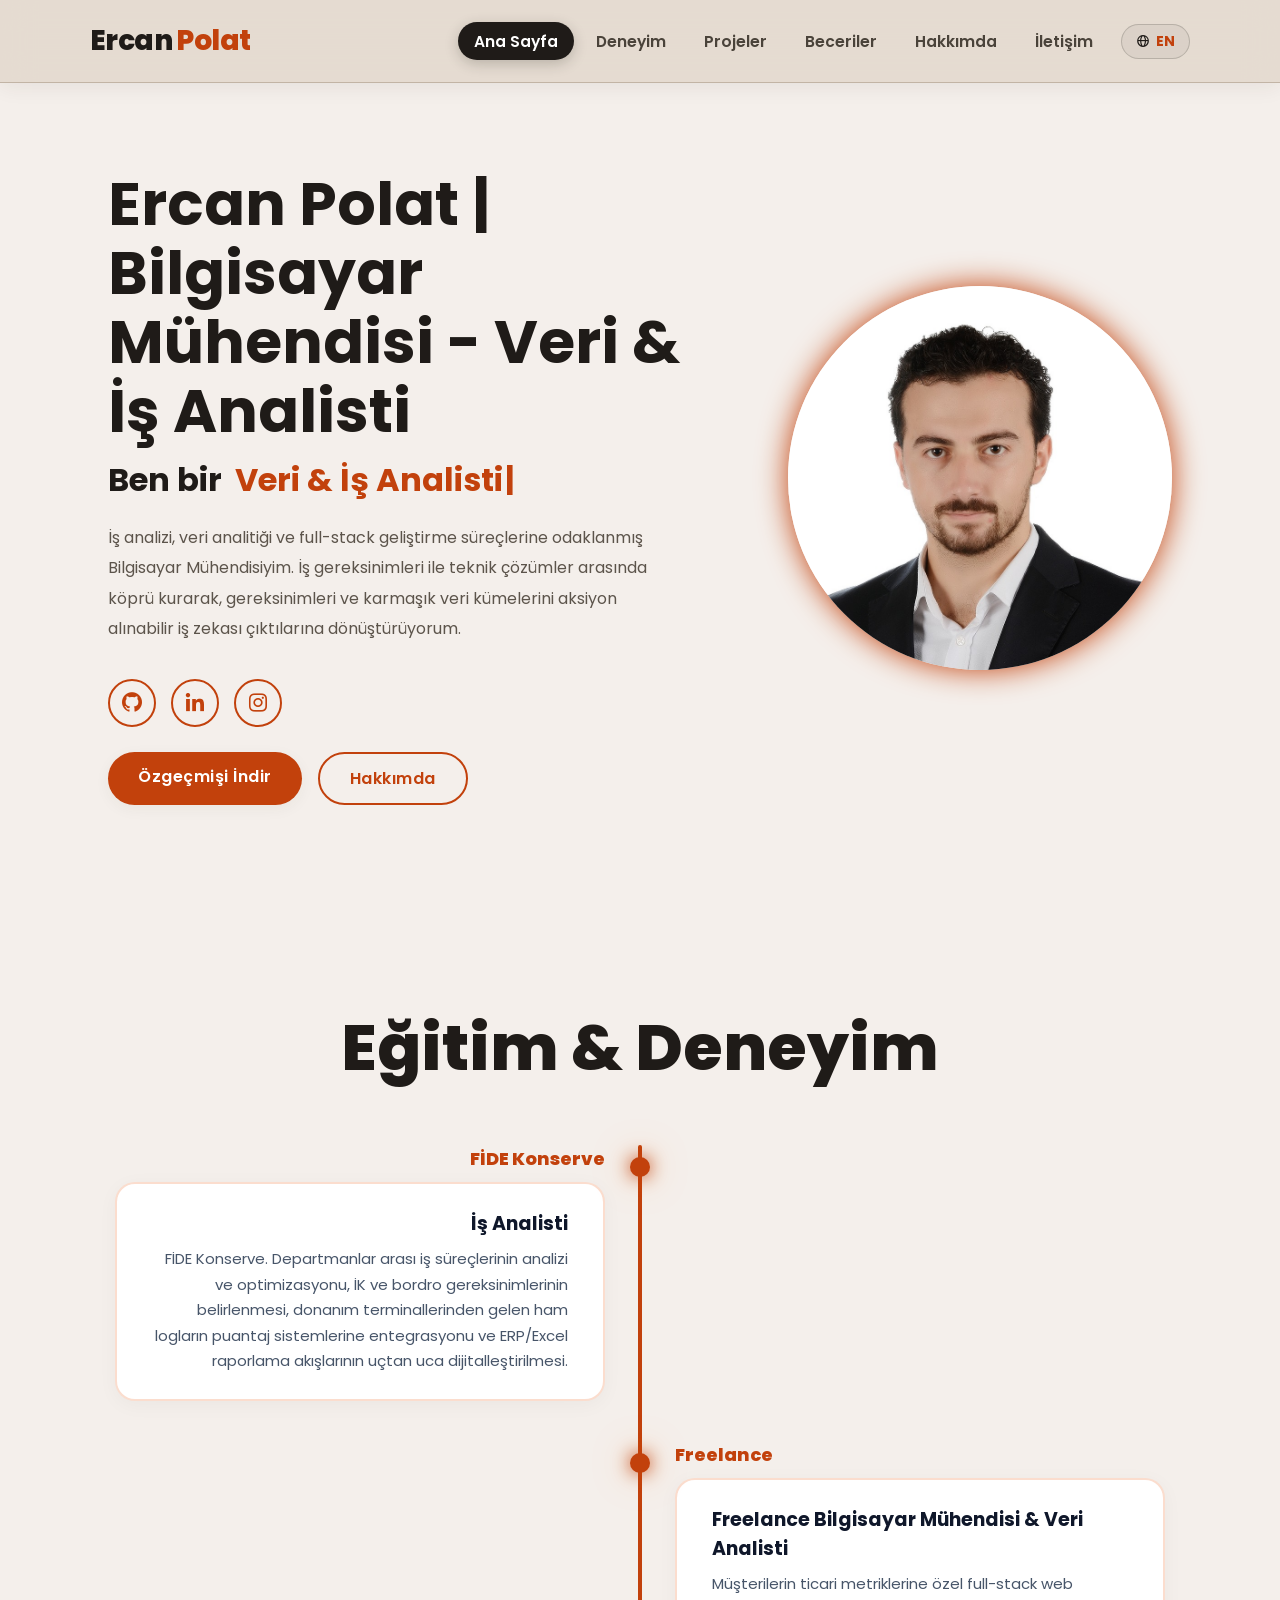
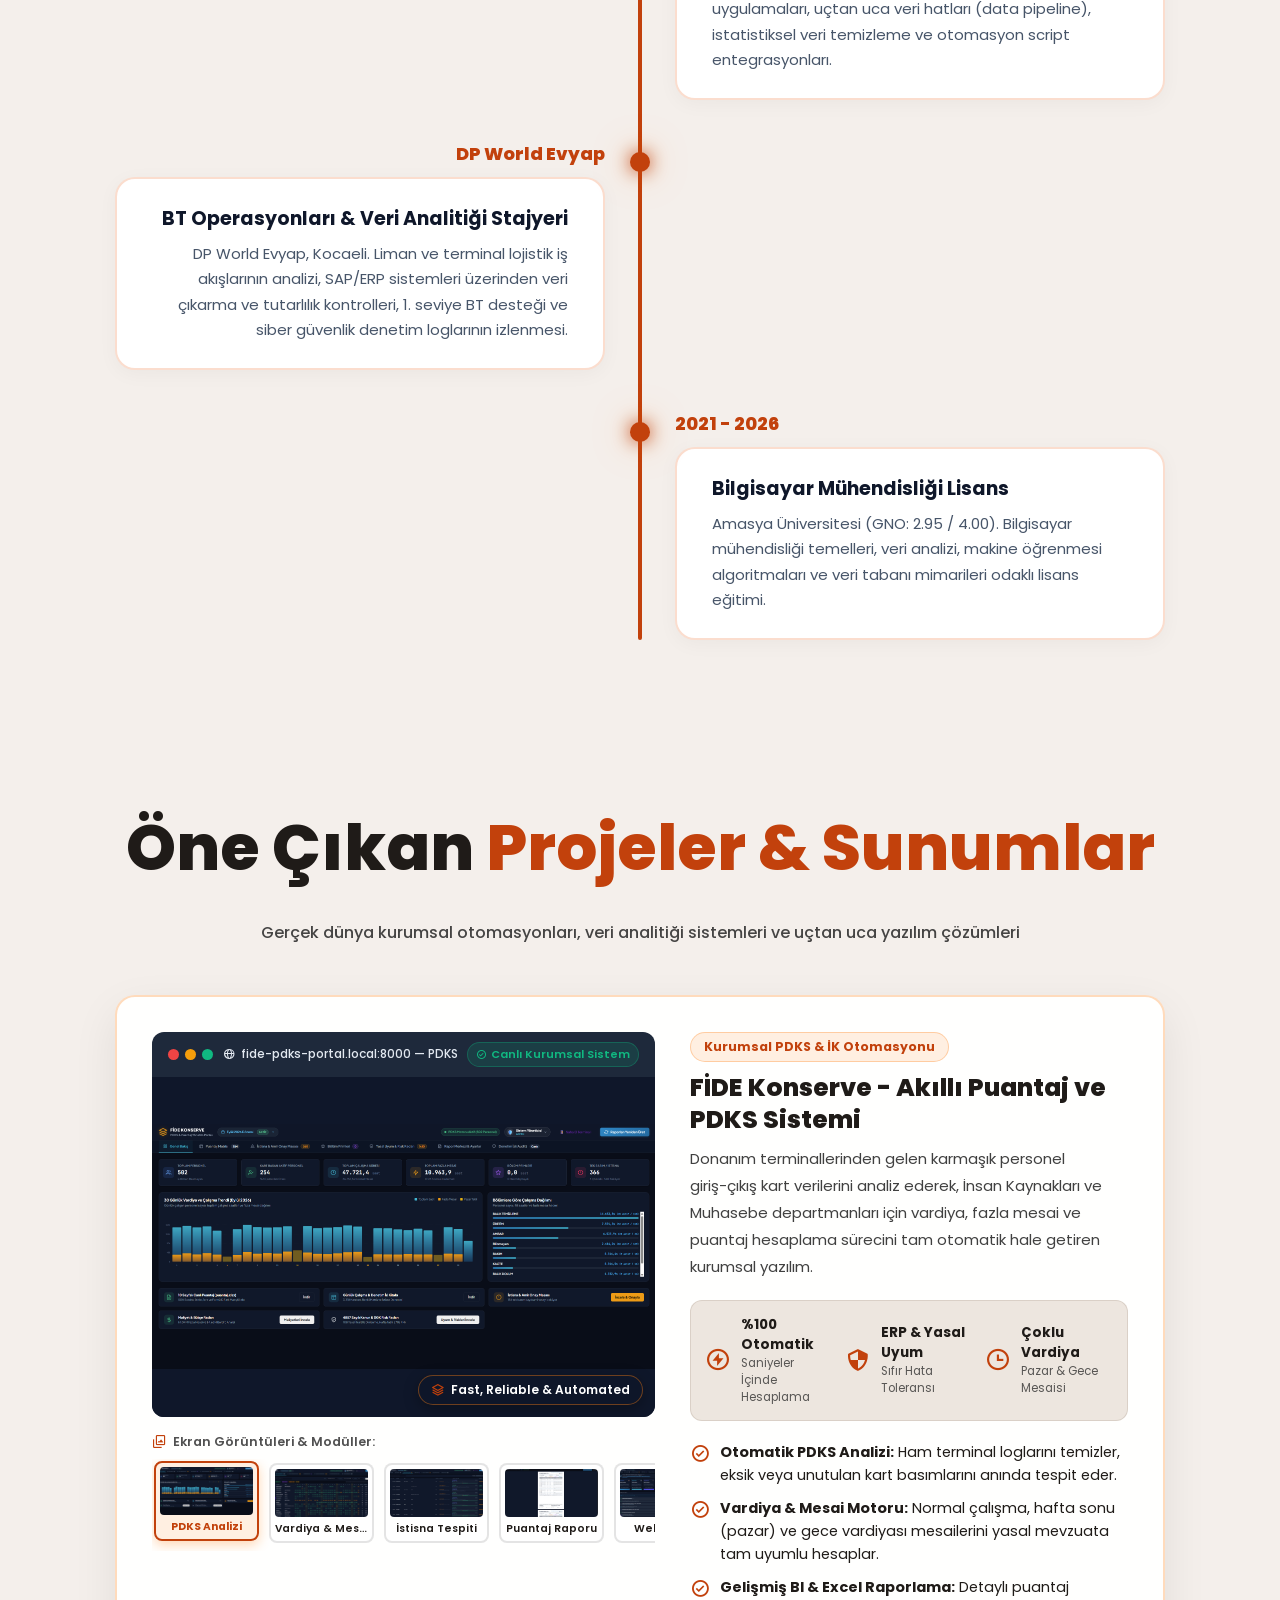
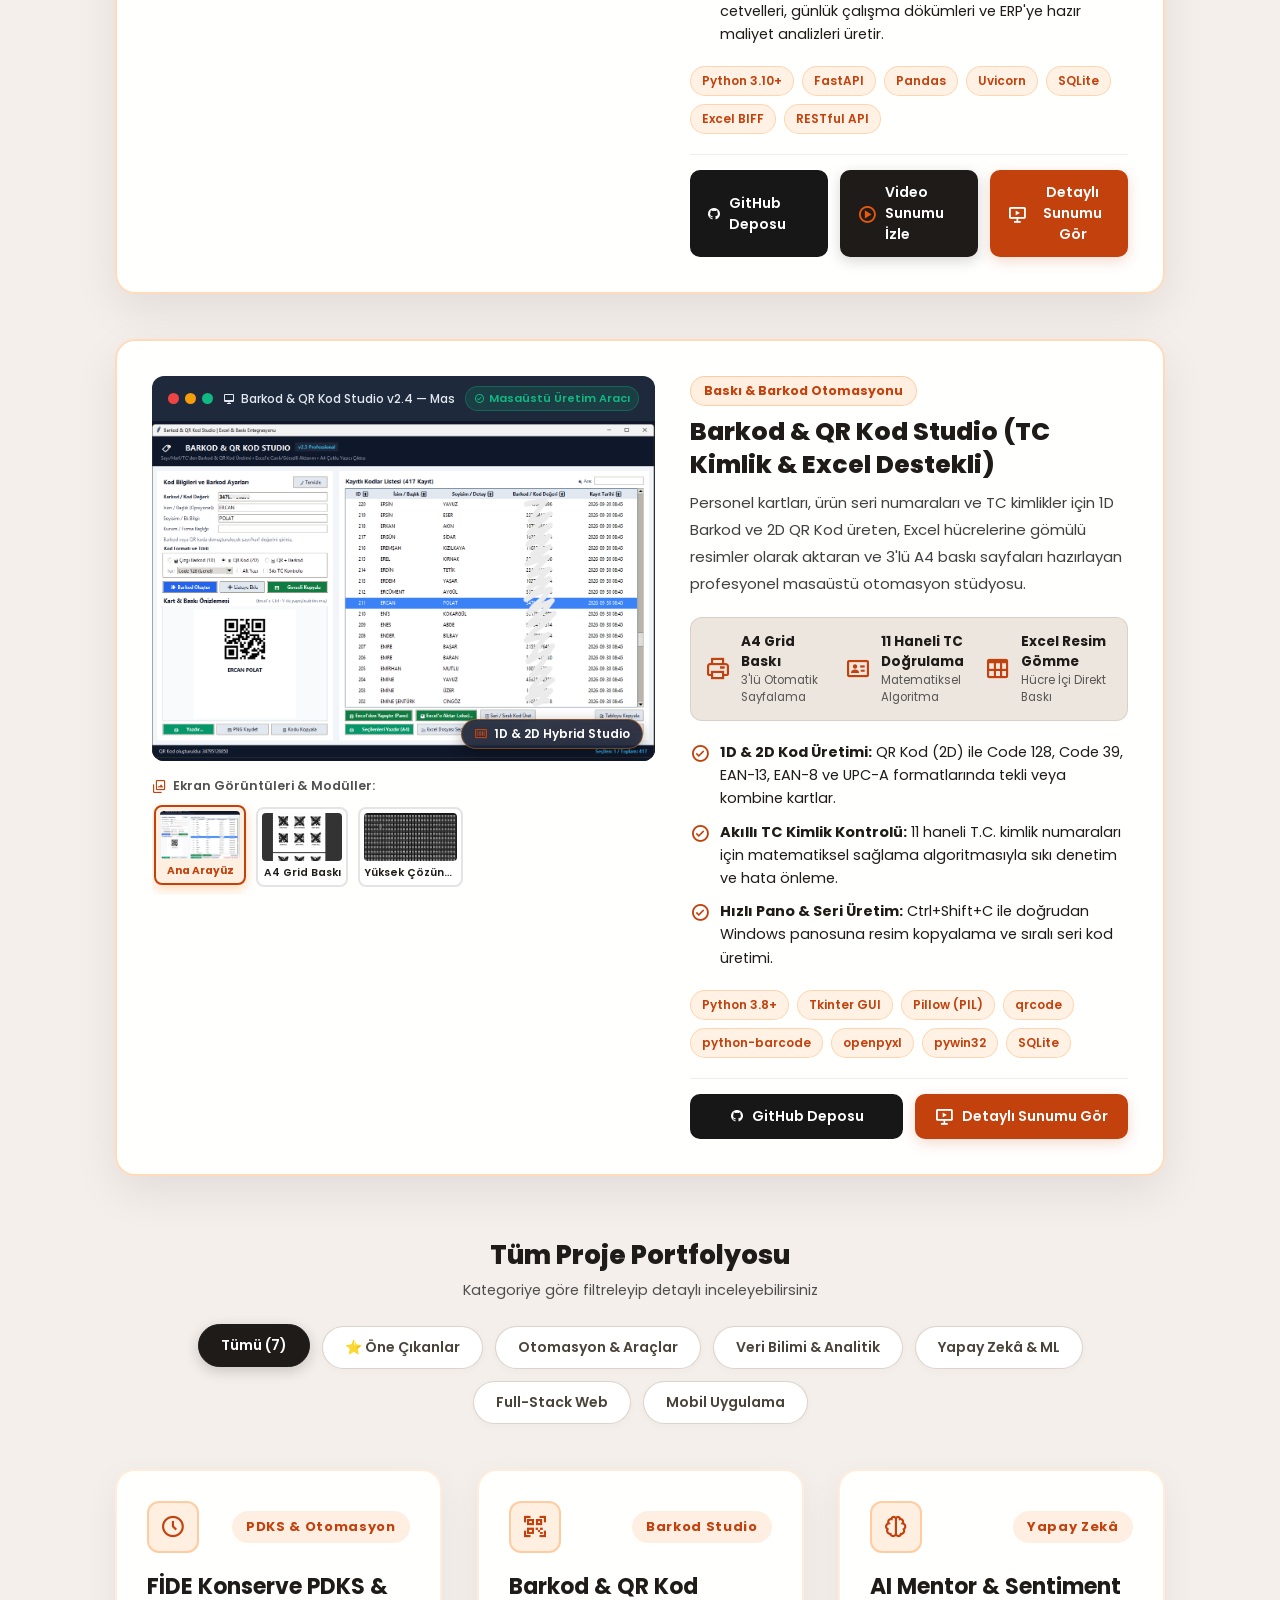
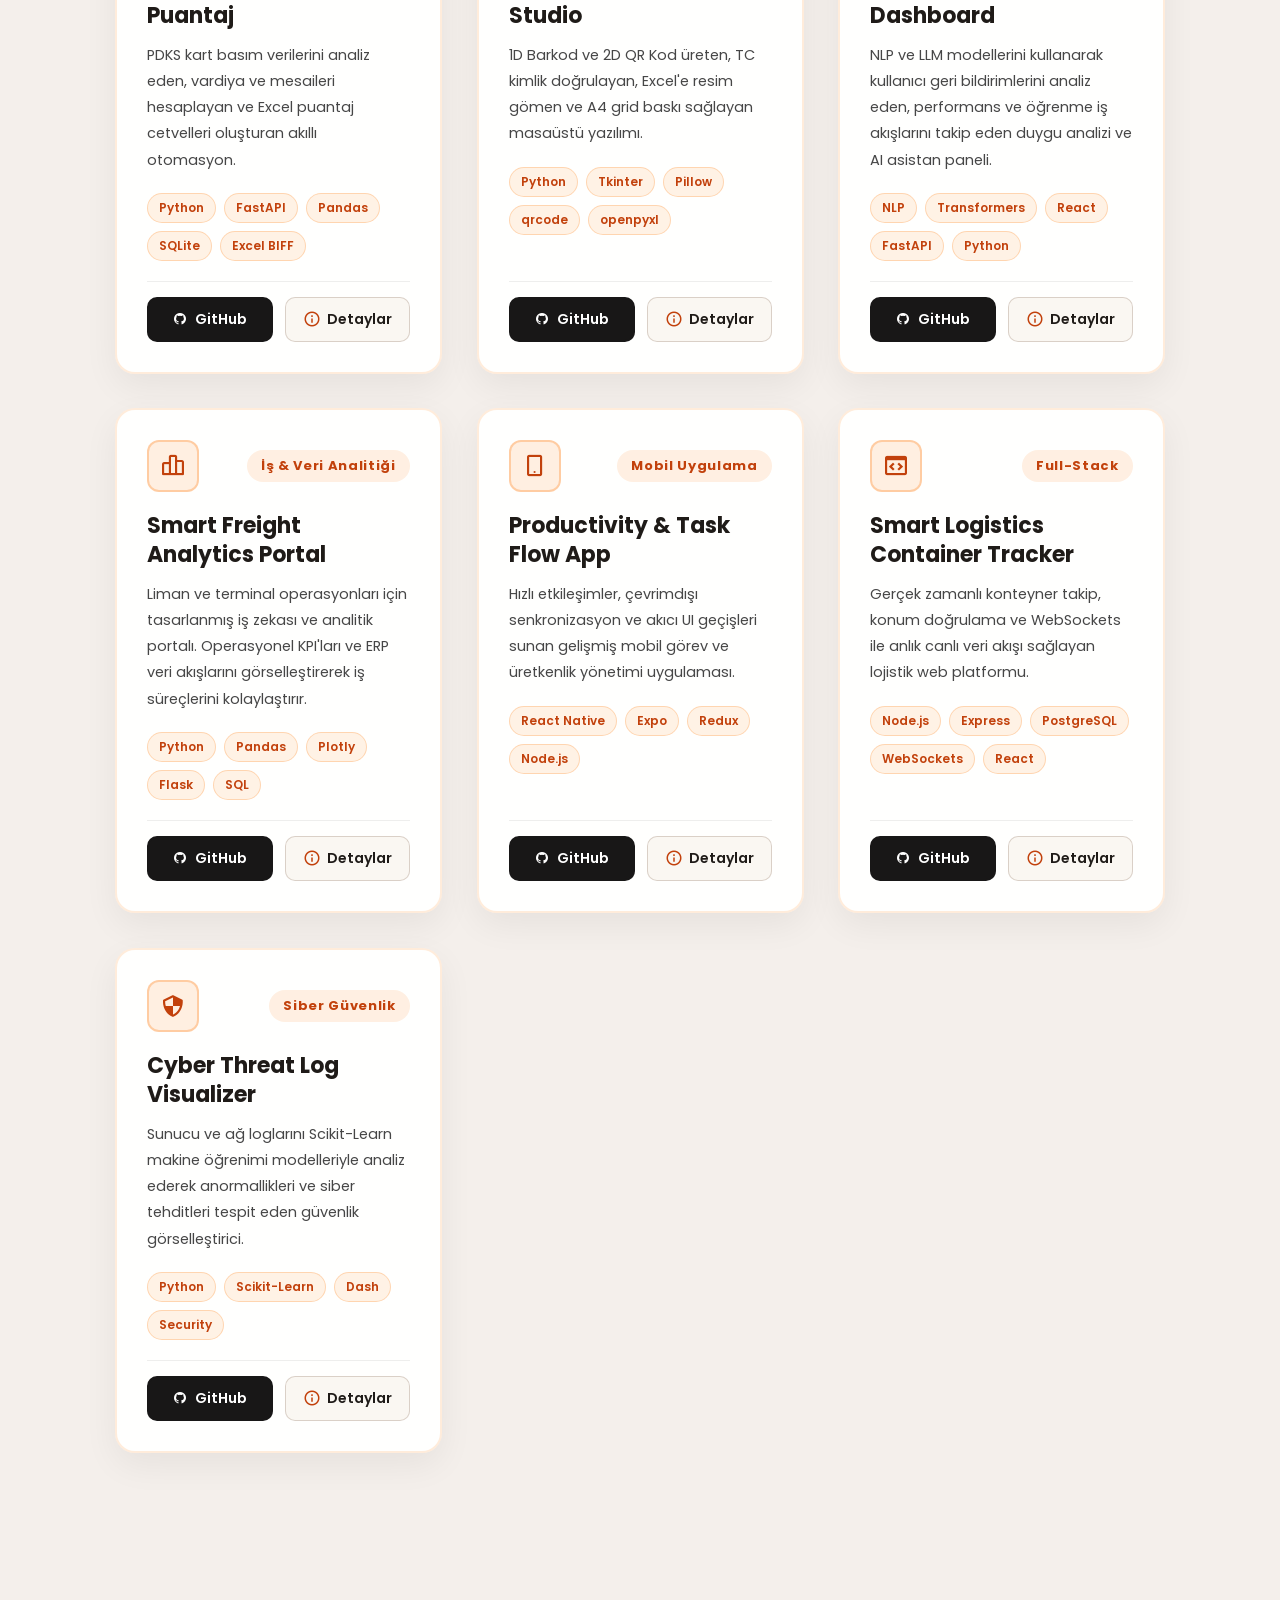
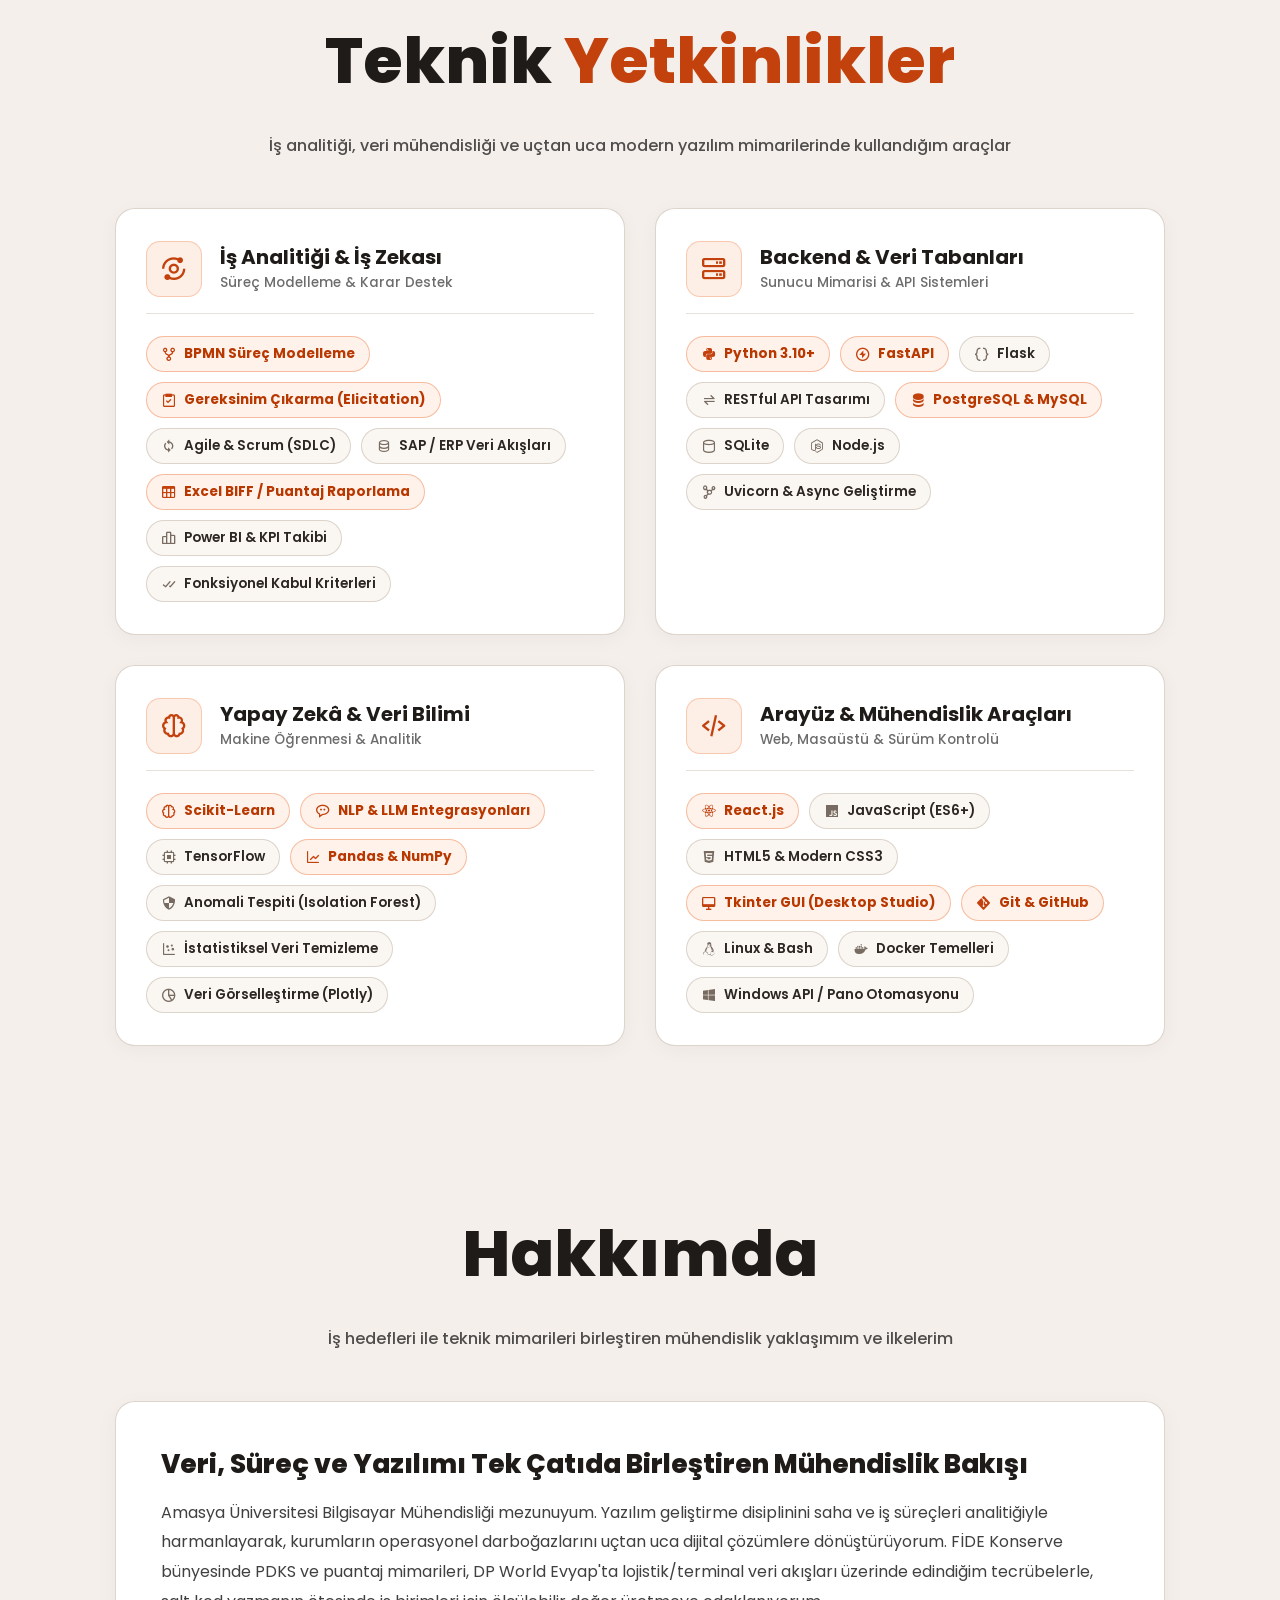
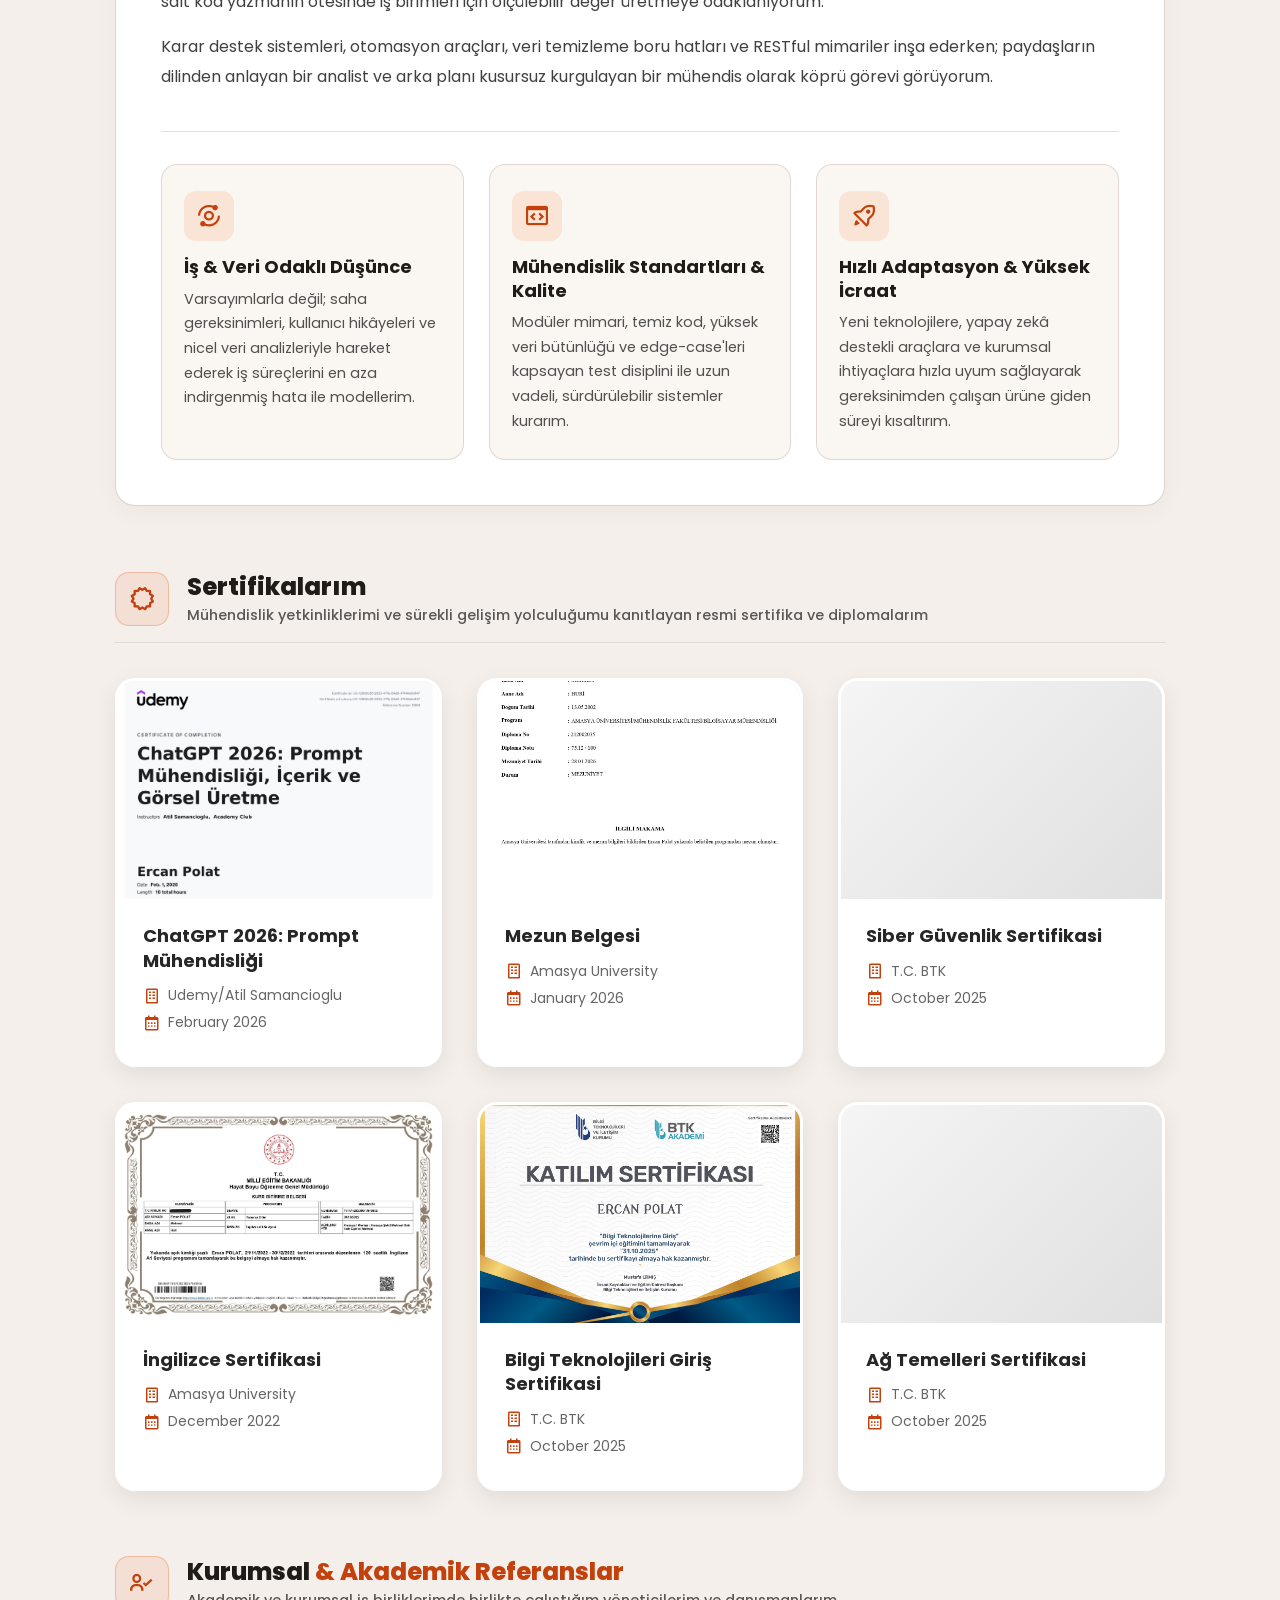
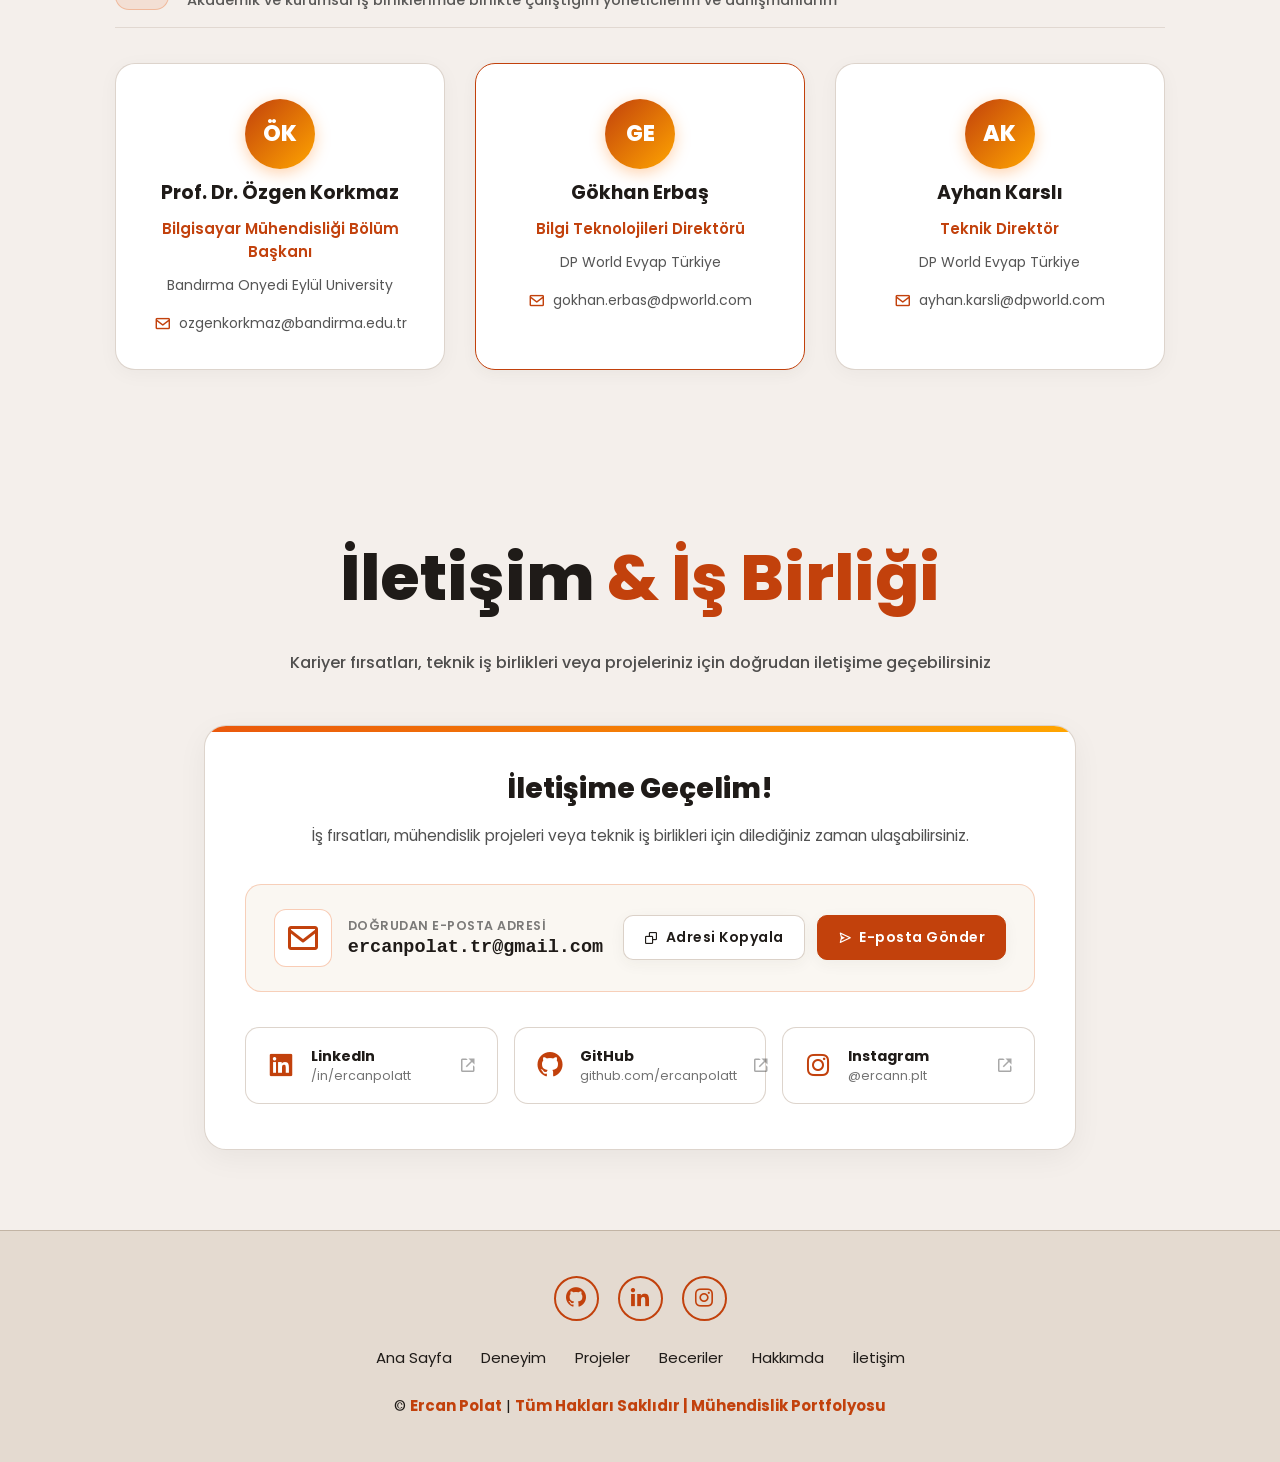
==== commit 82bd5a40: "fix(nav): fix Contact navbar click scroll, bottom scrollspy active indicator, and add Instagram chan" ====
--- a/index.html
+++ b/index.html
@@ -849,6 +849,15 @@
               </div>
               <i class='bx bx-link-external channel-arrow'></i>
             </a>
+
+            <a href="https://www.instagram.com/ercann.plt/" target="_blank" rel="noopener noreferrer" class="contact-channel-item" aria-label="Instagram Profili">
+              <i class='bx bxl-instagram'></i>
+              <div class="channel-info">
+                <span class="channel-platform">Instagram</span>
+                <span class="channel-handle">@ercann.plt</span>
+              </div>
+              <i class='bx bx-link-external channel-arrow'></i>
+            </a>
           </div>
         </div>
       </div>
--- a/style.css
+++ b/style.css
@@ -37,6 +37,7 @@
   min-height: 100vh;
   padding: 10rem 9% 6rem;
   background: var(--bg-color);
+  scroll-margin-top: 85px;
 }
 
 ::-webkit-scrollbar { width: 10px; }
@@ -2540,7 +2541,11 @@
 .contact {
   background: var(--bg-color);
   padding: 10rem 9% 8rem;
-  min-height: auto;
+  min-height: calc(100vh - 120px);
+  scroll-margin-top: 85px;
+  display: flex;
+  flex-direction: column;
+  justify-content: center;
 }
 
 .contact-subtitle {
@@ -2731,7 +2736,7 @@
 
 .contact-channels {
   display: grid;
-  grid-template-columns: repeat(2, 1fr);
+  grid-template-columns: repeat(auto-fit, minmax(220px, 1fr));
   gap: 1.6rem;
 }
 
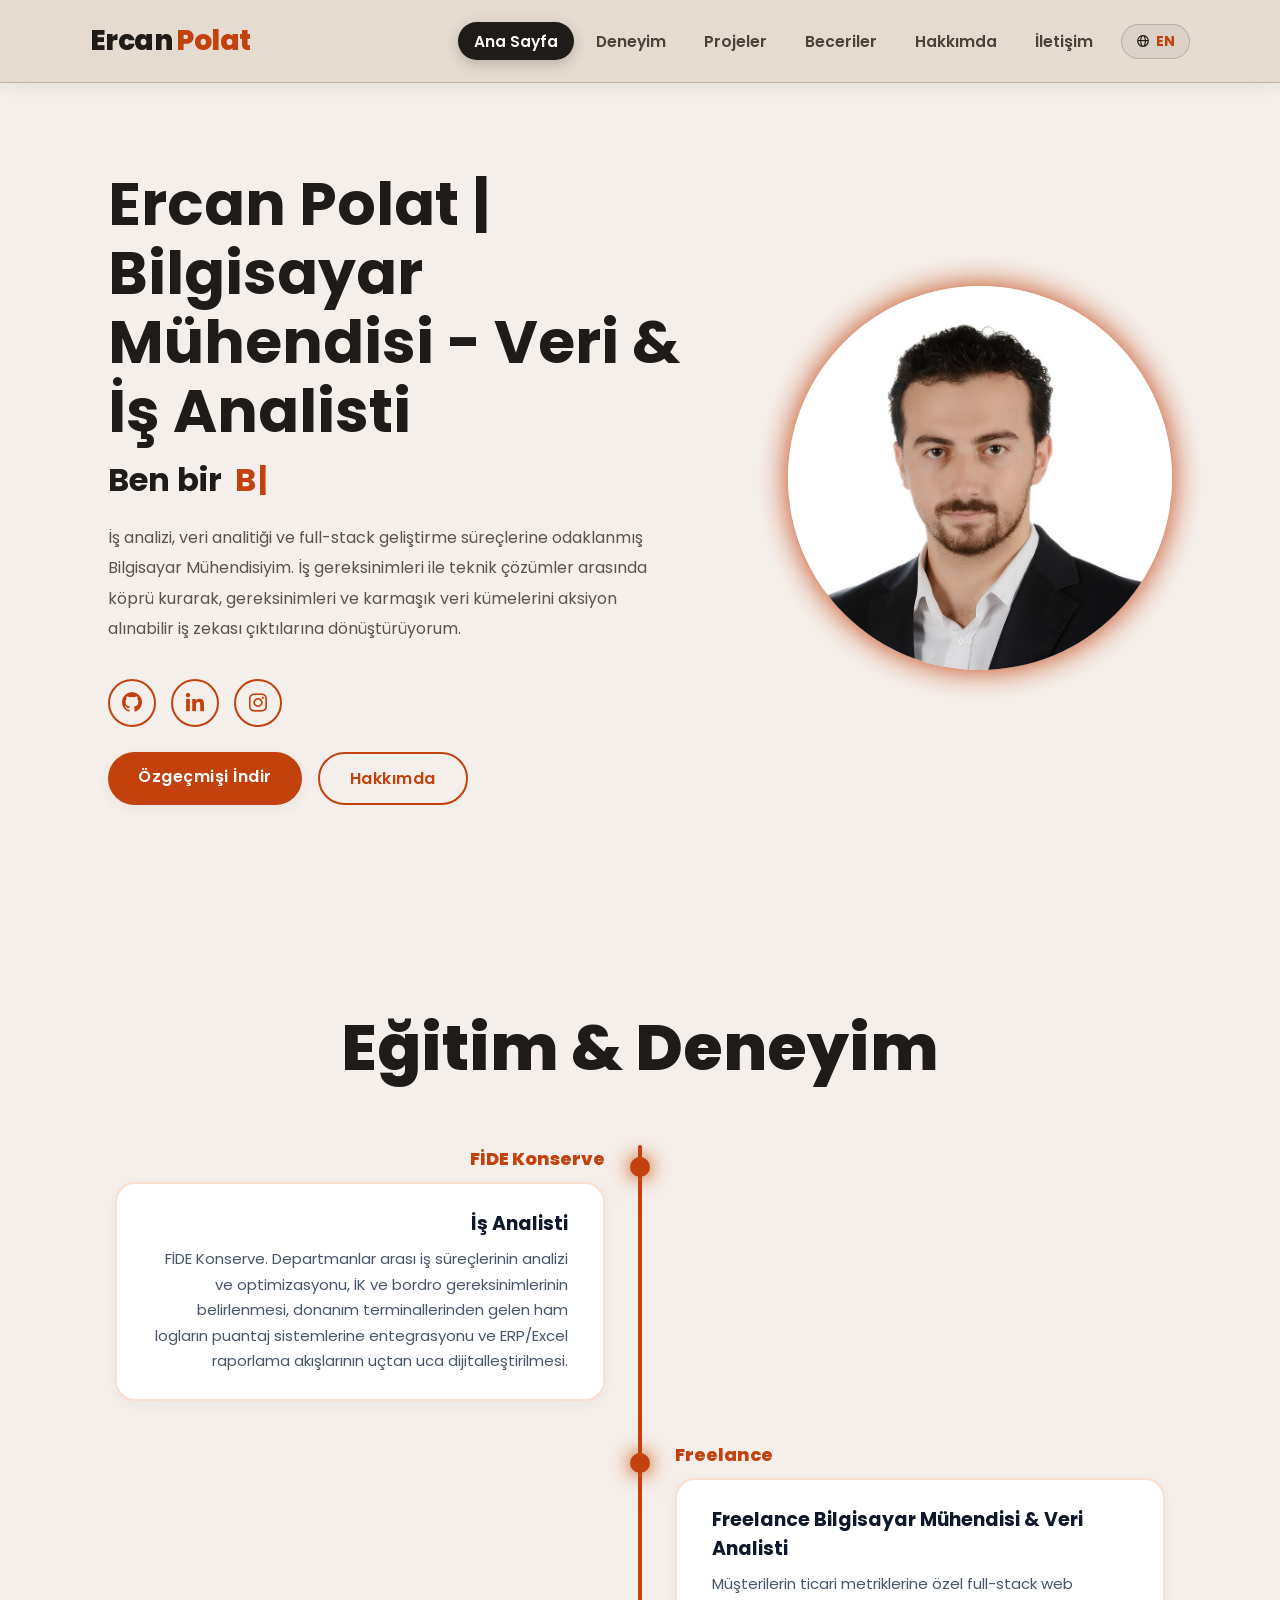
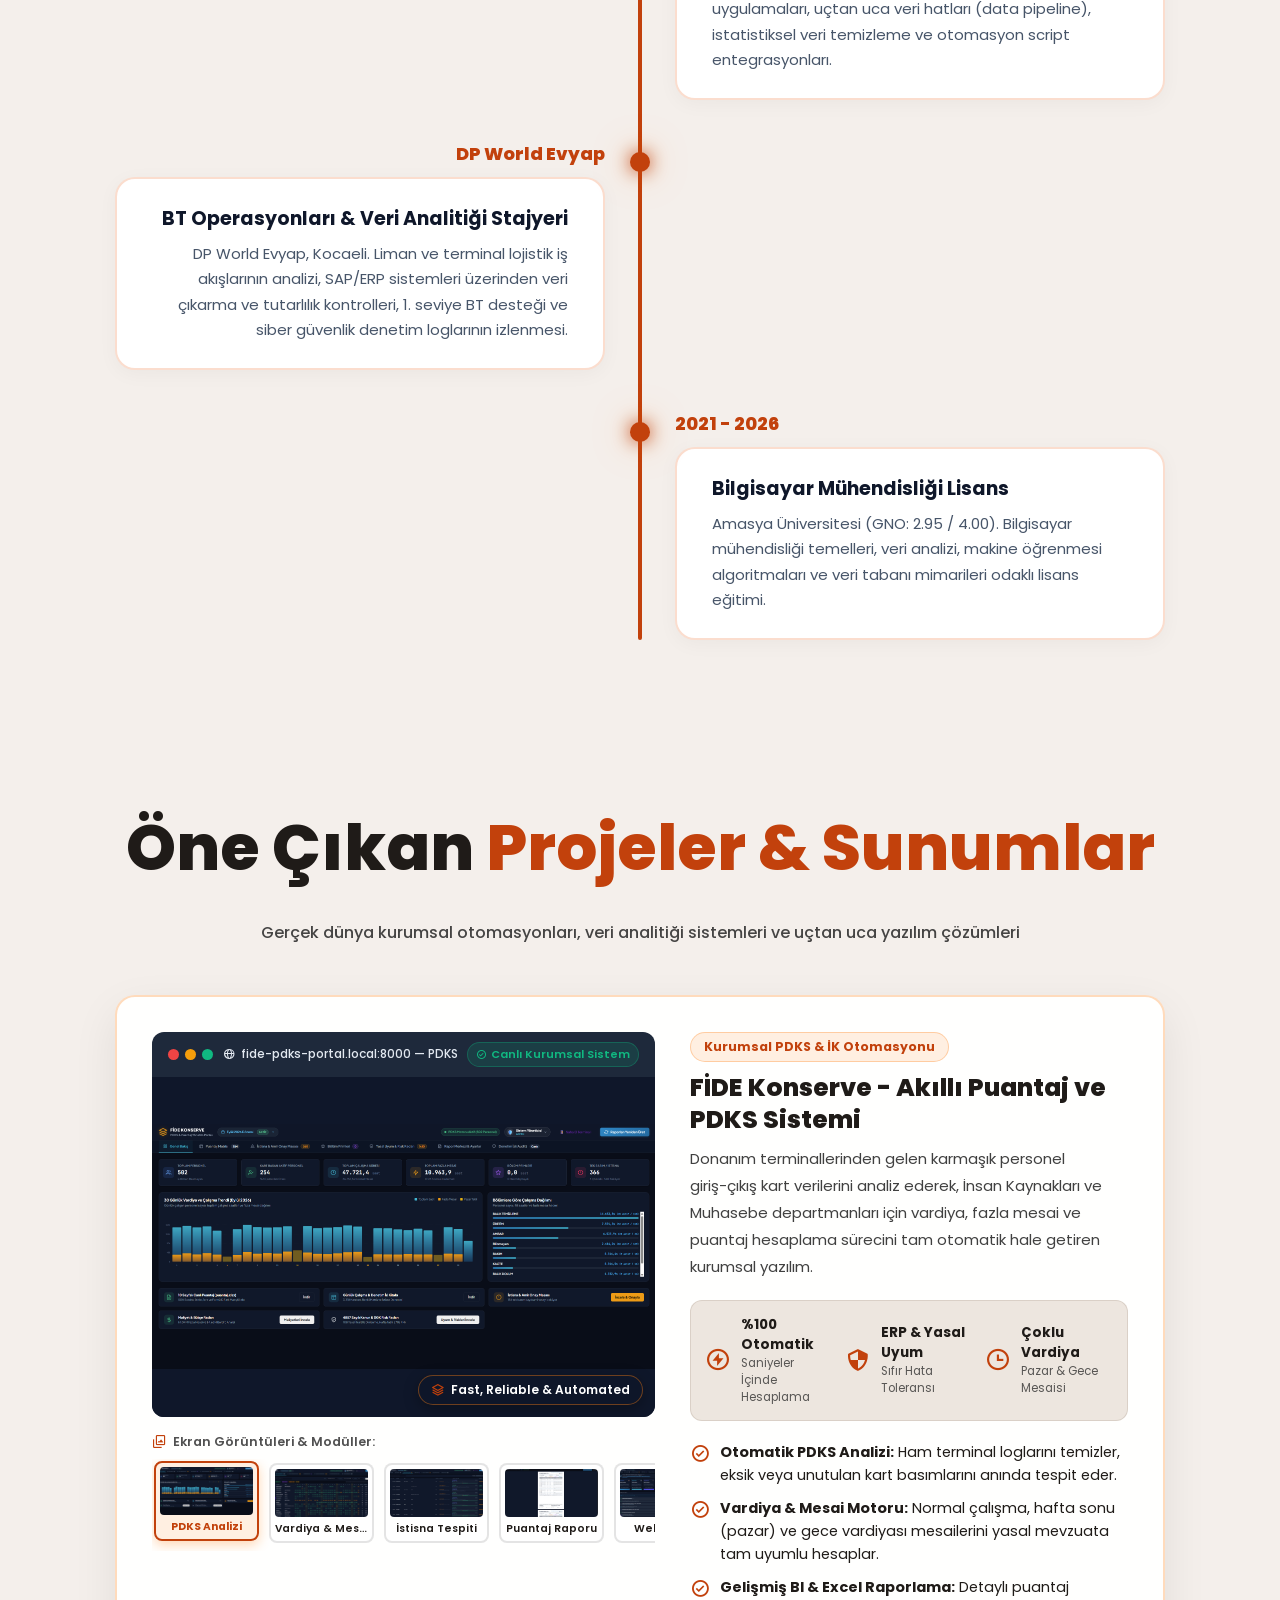
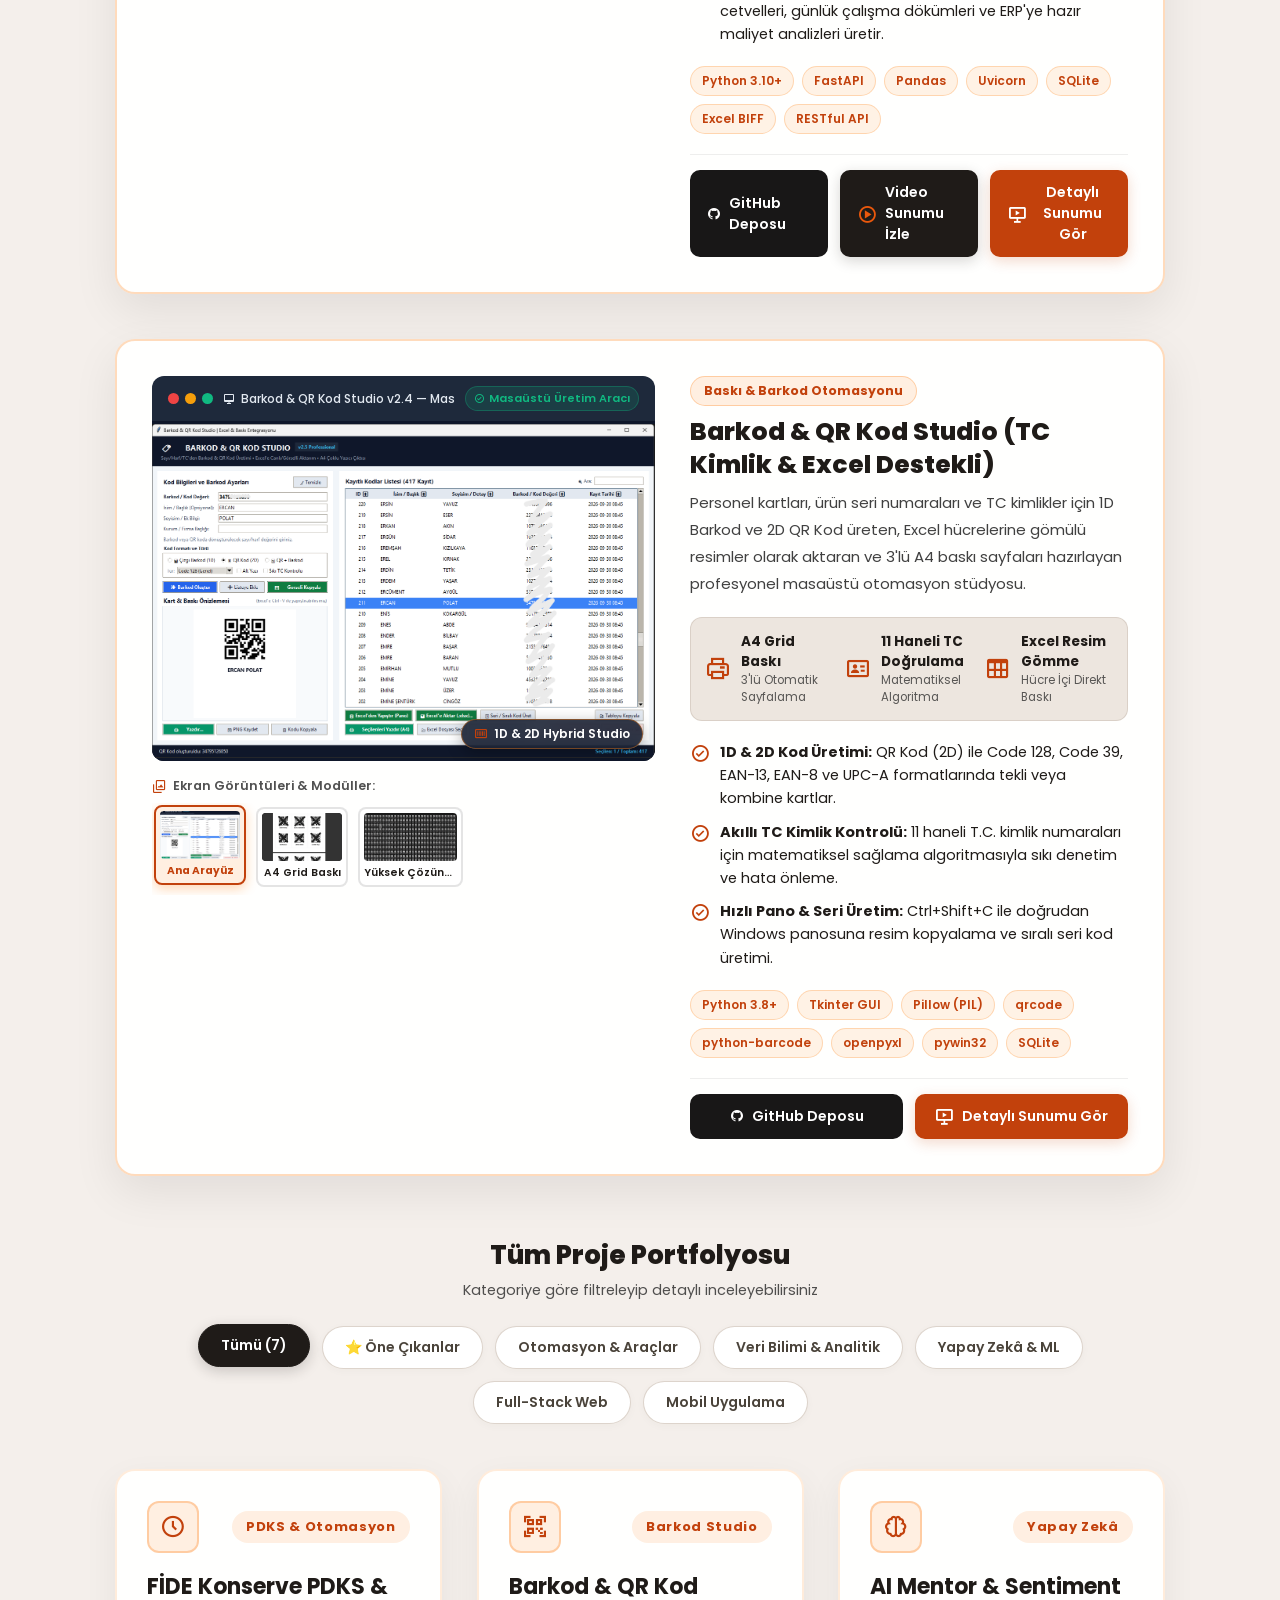
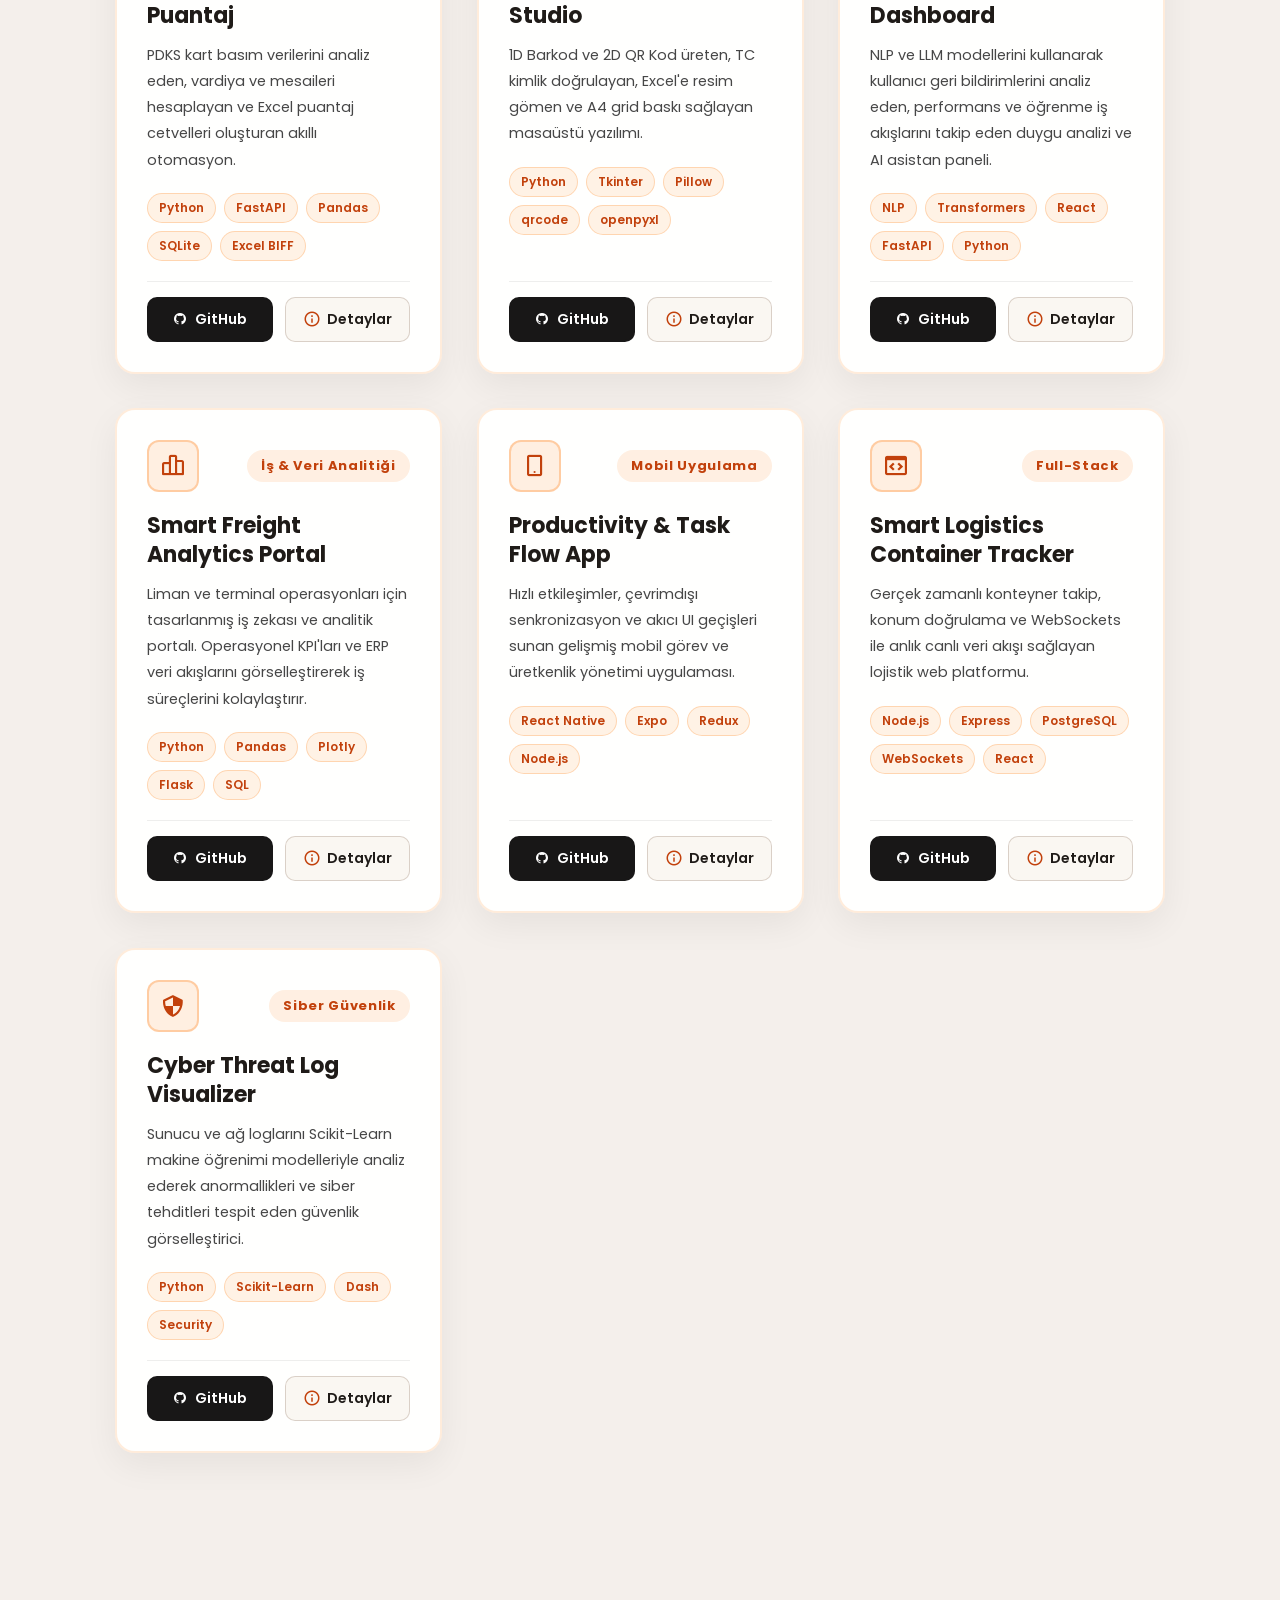
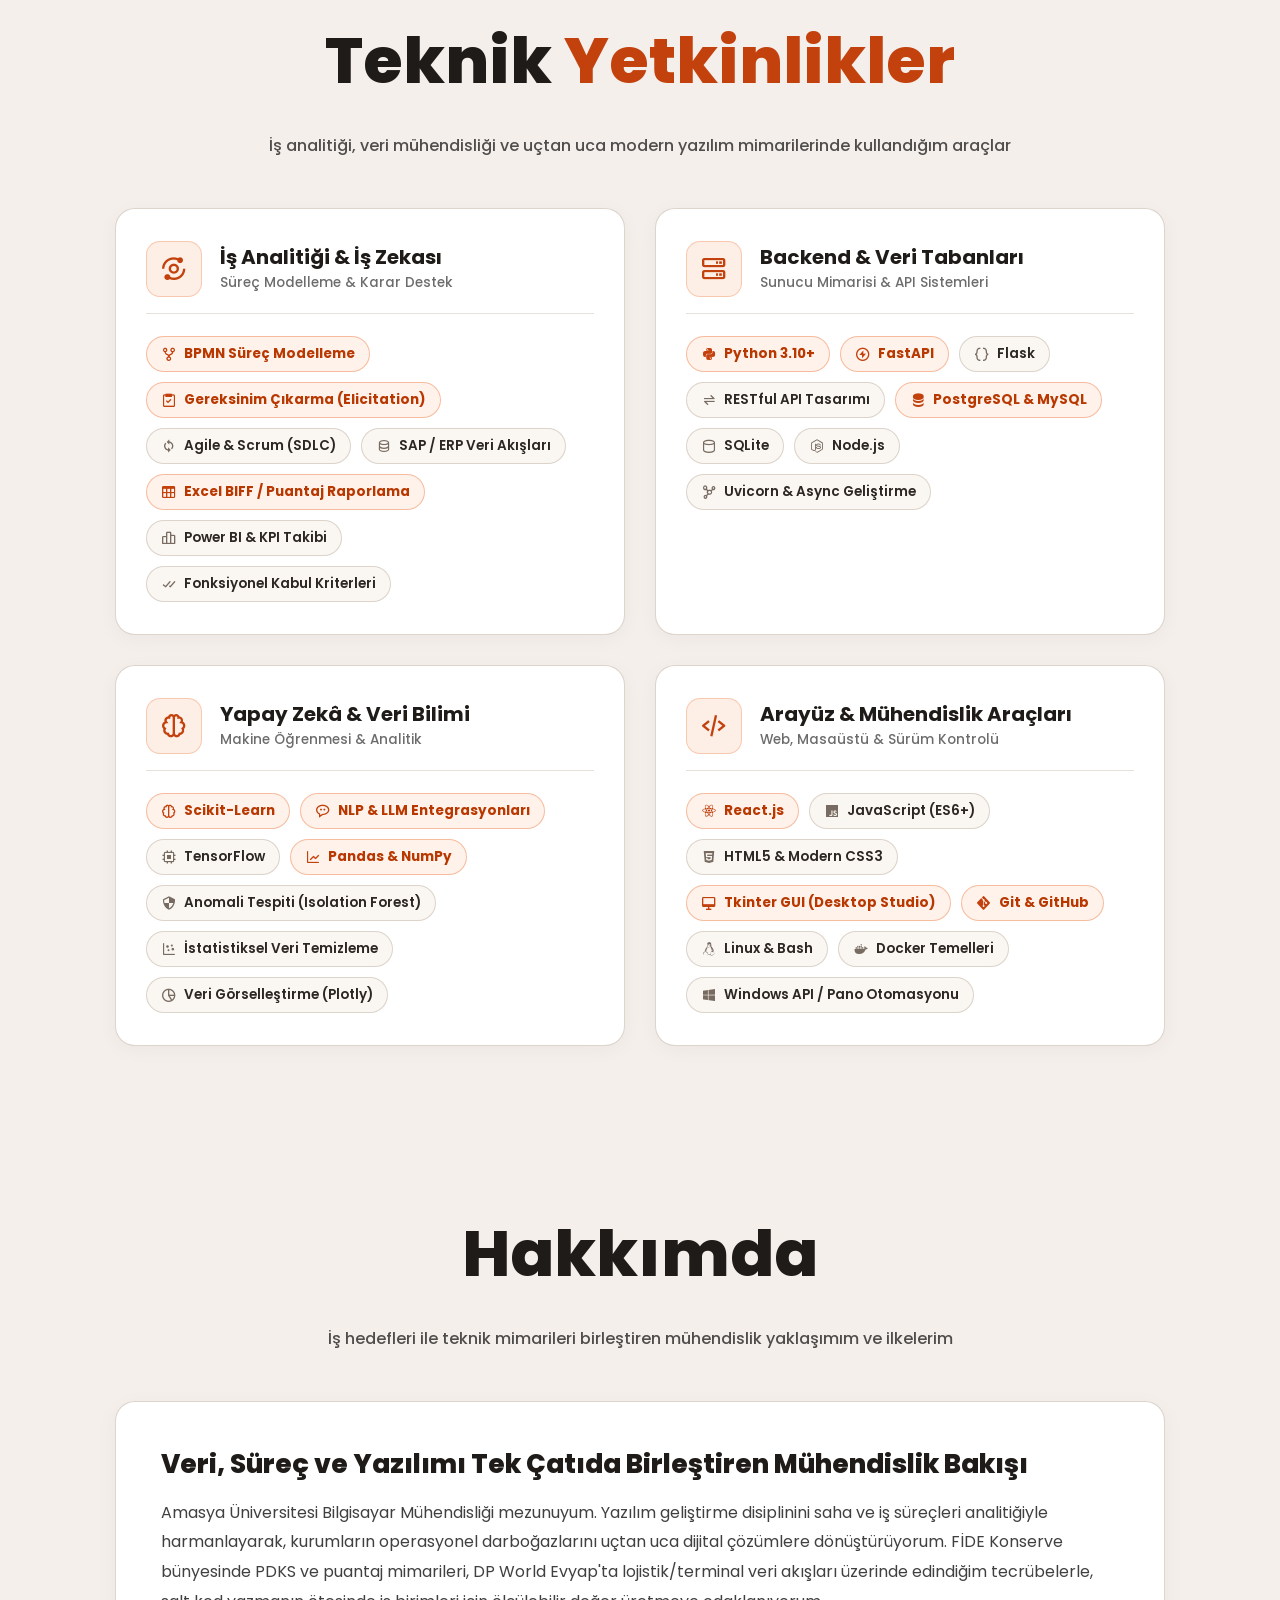
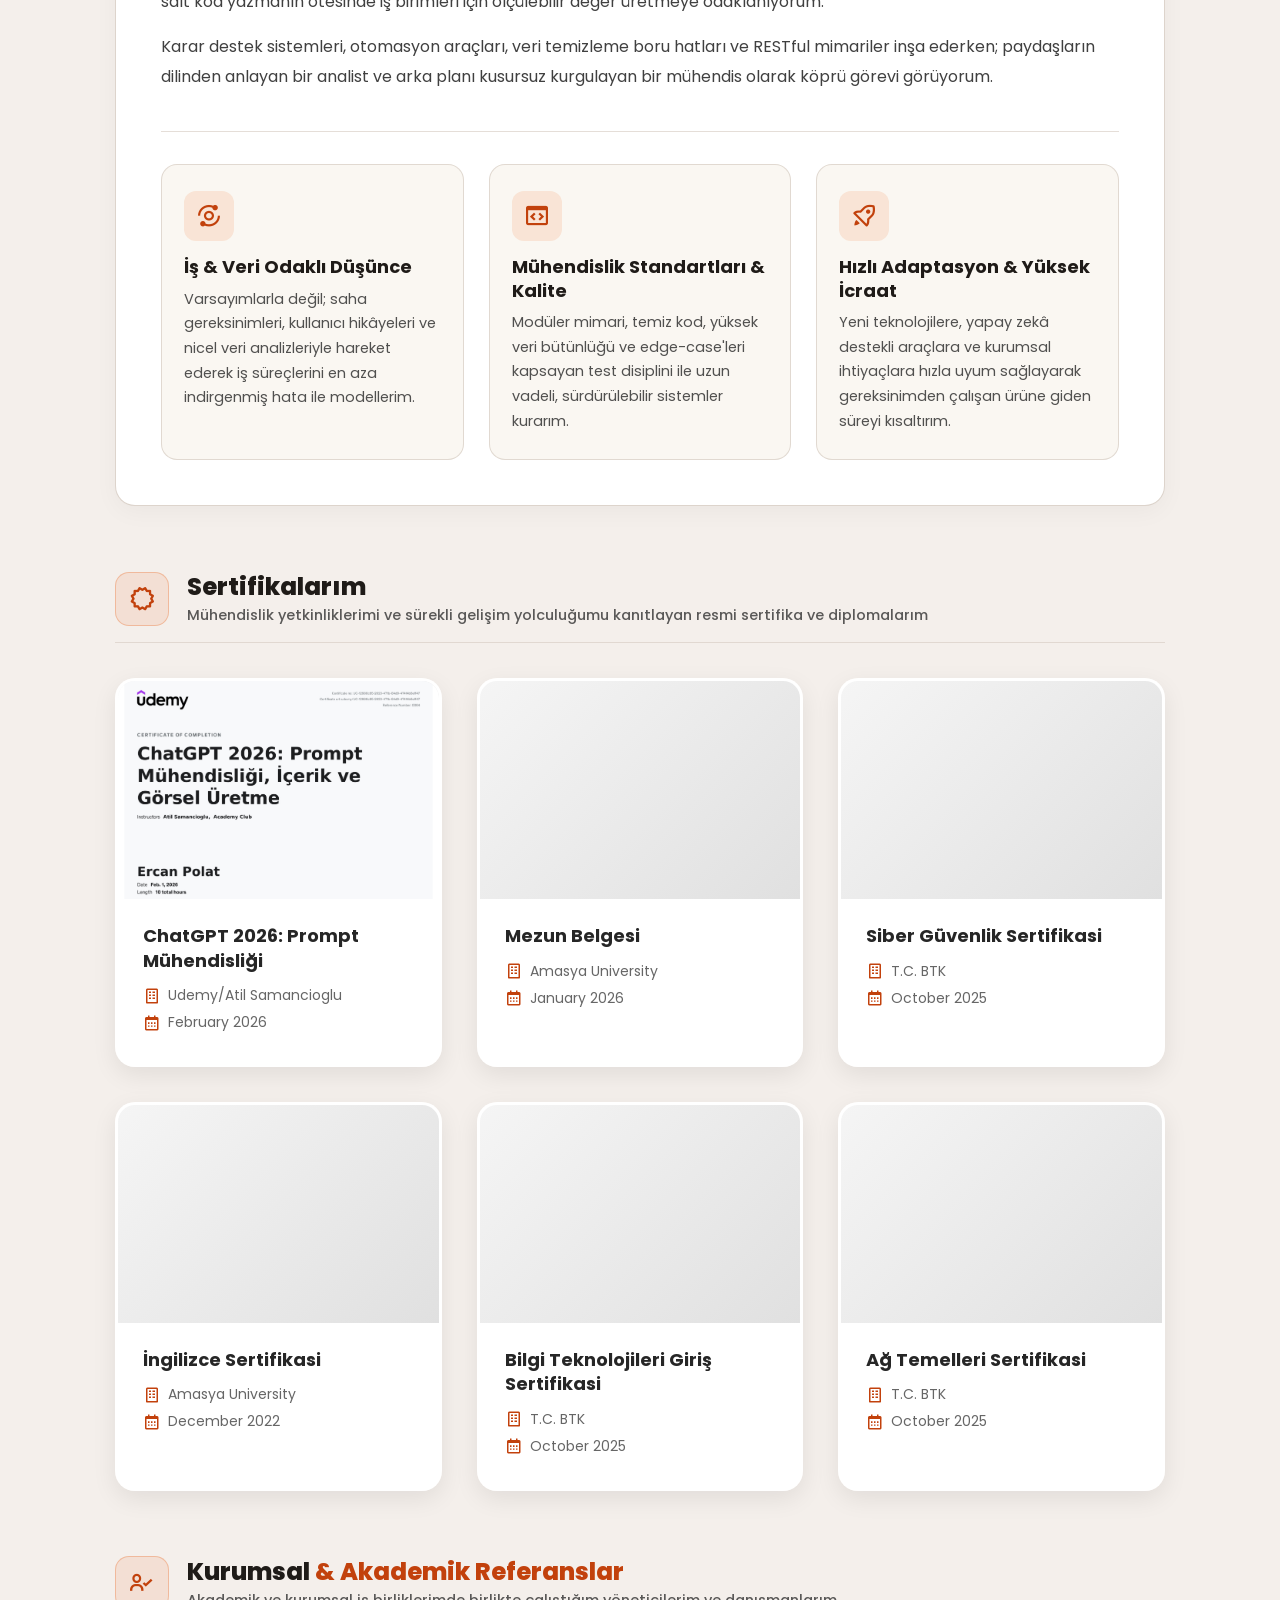
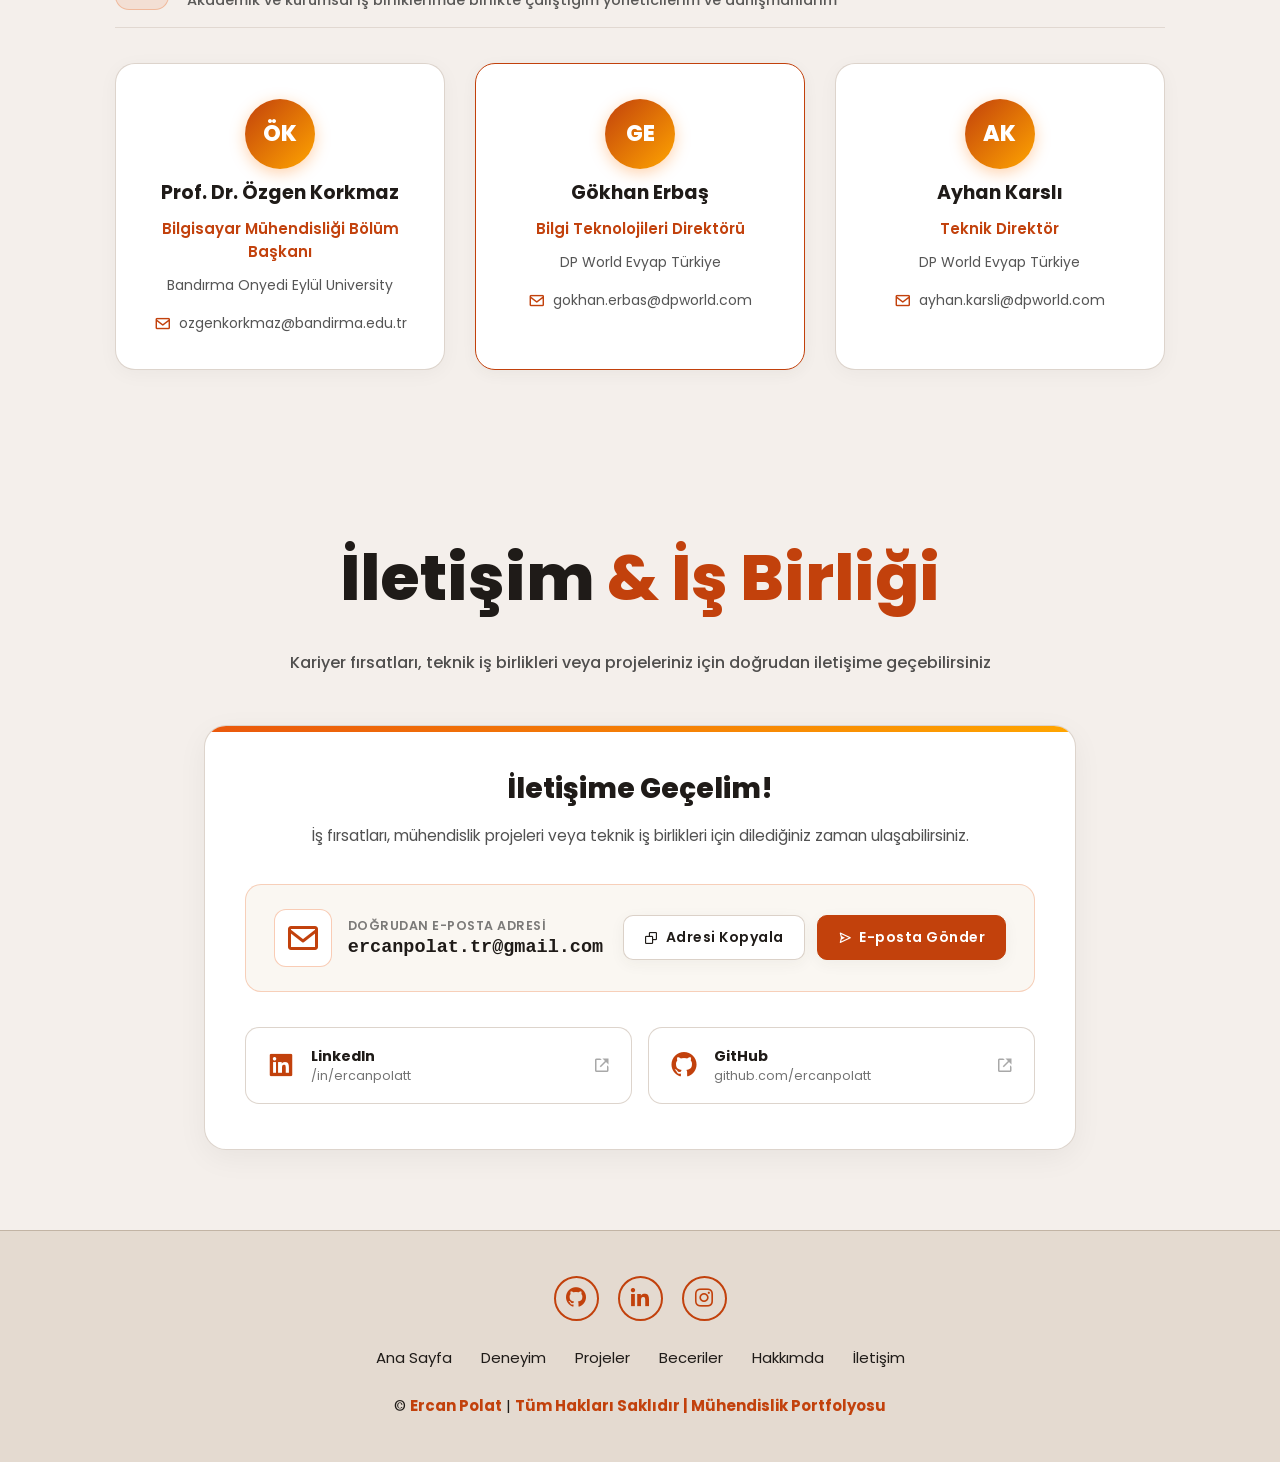
==== commit 92ea7848: "revert(contact): remove Instagram card from contact section" ====
--- a/index.html
+++ b/index.html
@@ -849,15 +849,6 @@
               </div>
               <i class='bx bx-link-external channel-arrow'></i>
             </a>
-
-            <a href="https://www.instagram.com/ercann.plt/" target="_blank" rel="noopener noreferrer" class="contact-channel-item" aria-label="Instagram Profili">
-              <i class='bx bxl-instagram'></i>
-              <div class="channel-info">
-                <span class="channel-platform">Instagram</span>
-                <span class="channel-handle">@ercann.plt</span>
-              </div>
-              <i class='bx bx-link-external channel-arrow'></i>
-            </a>
           </div>
         </div>
       </div>
--- a/style.css
+++ b/style.css
@@ -2736,7 +2736,7 @@
 
 .contact-channels {
   display: grid;
-  grid-template-columns: repeat(auto-fit, minmax(220px, 1fr));
+  grid-template-columns: repeat(2, 1fr);
   gap: 1.6rem;
 }
 
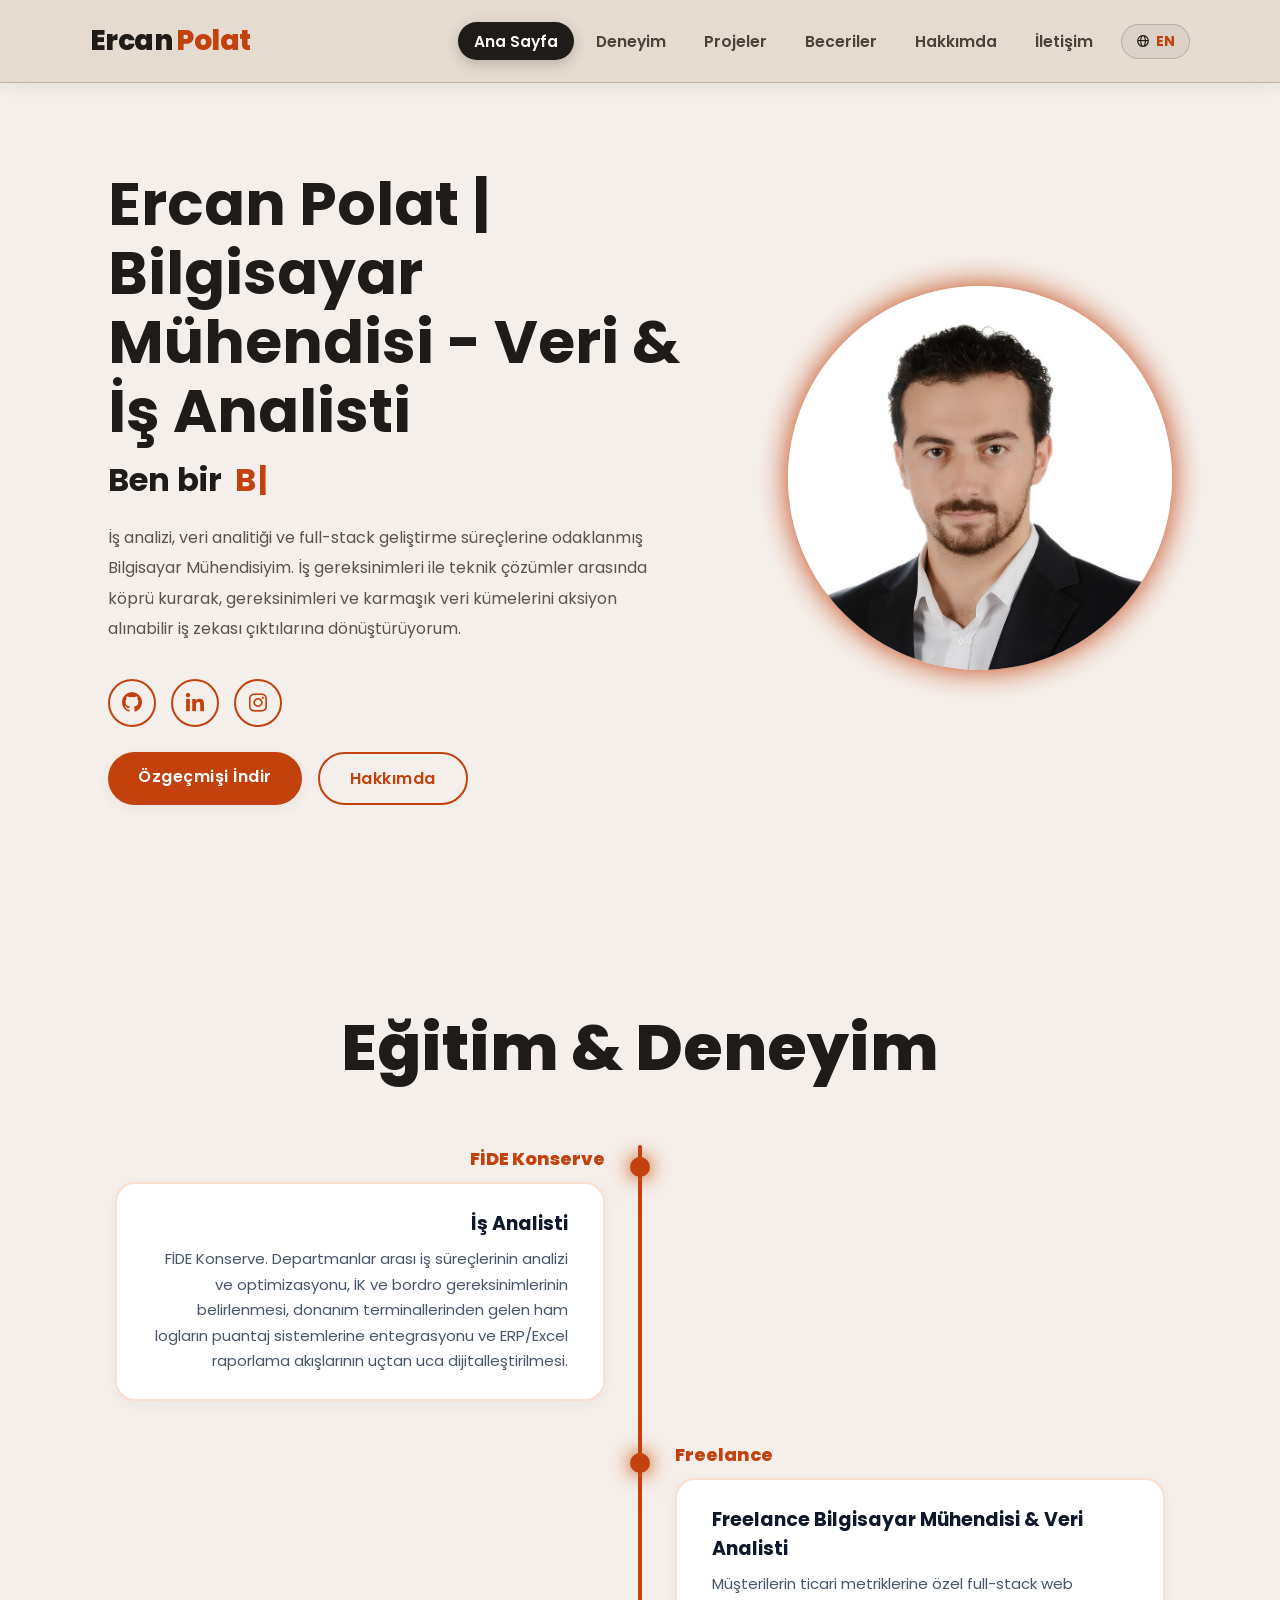
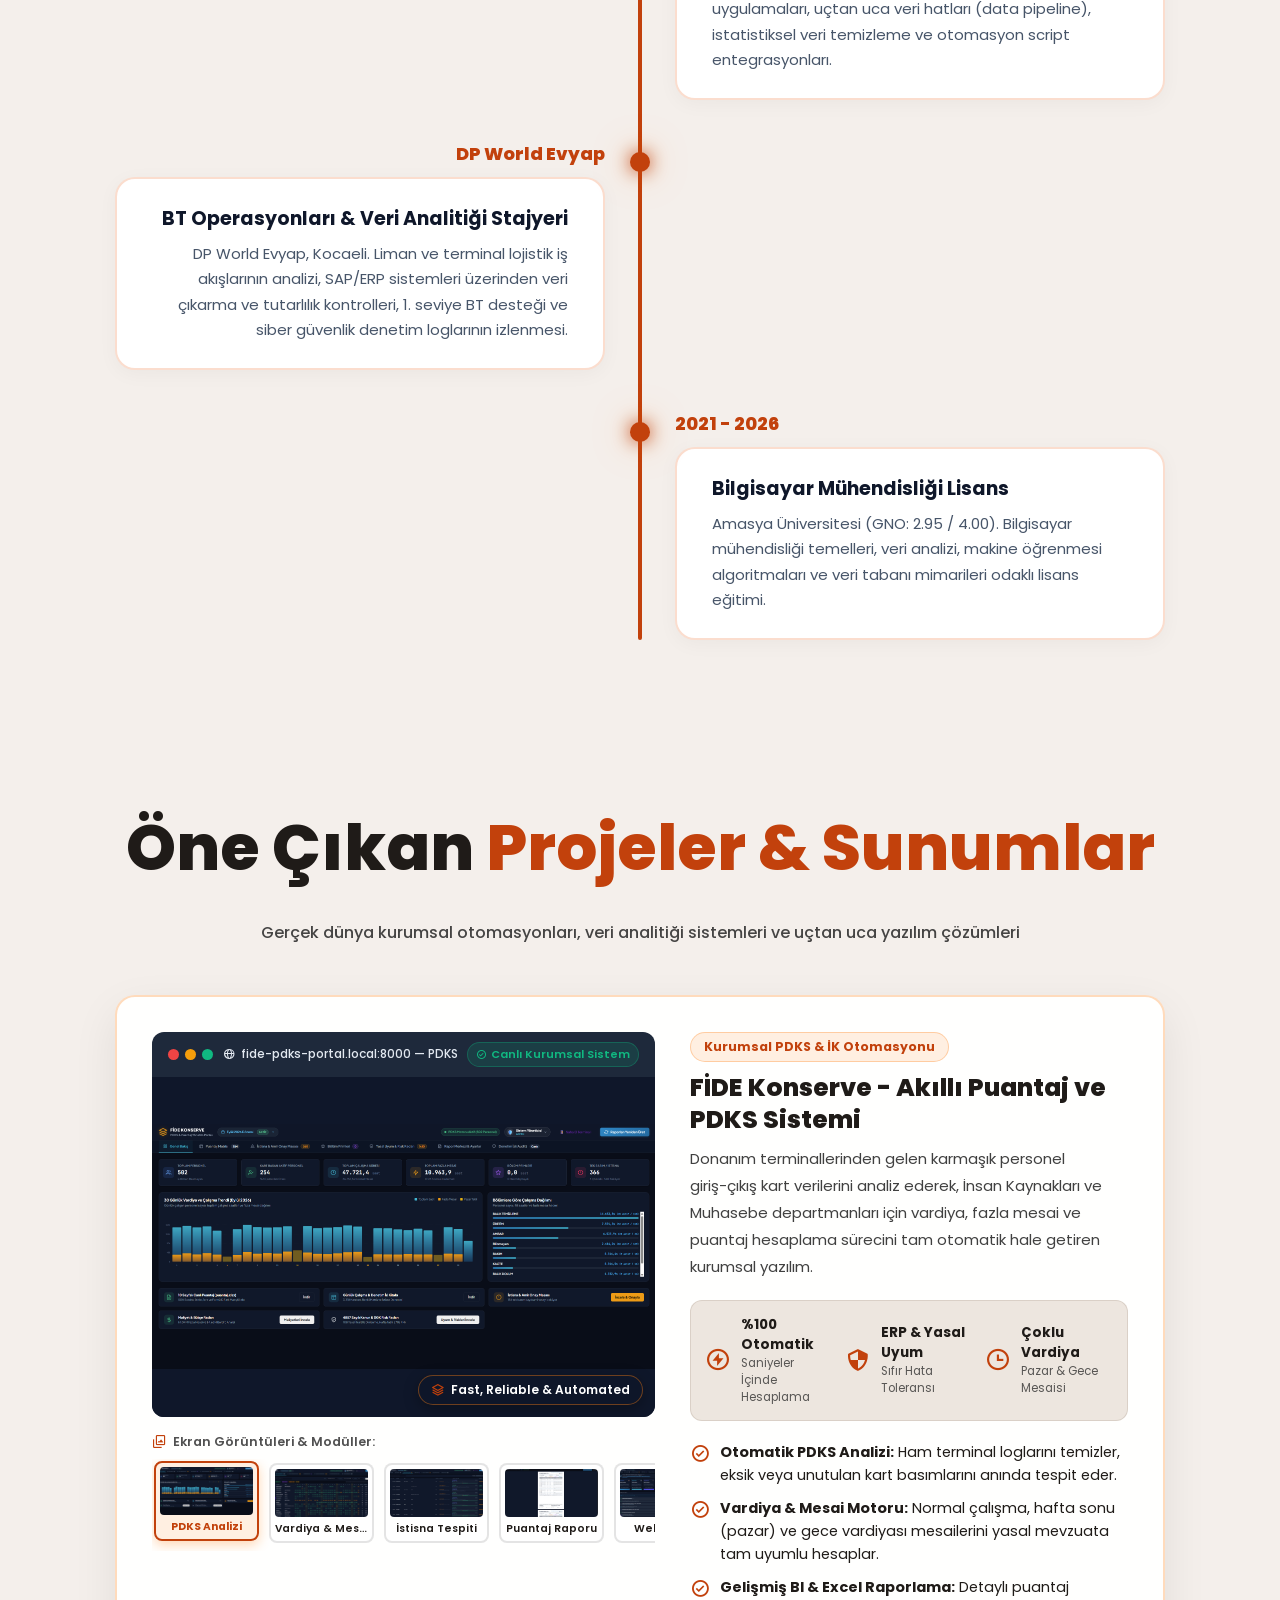
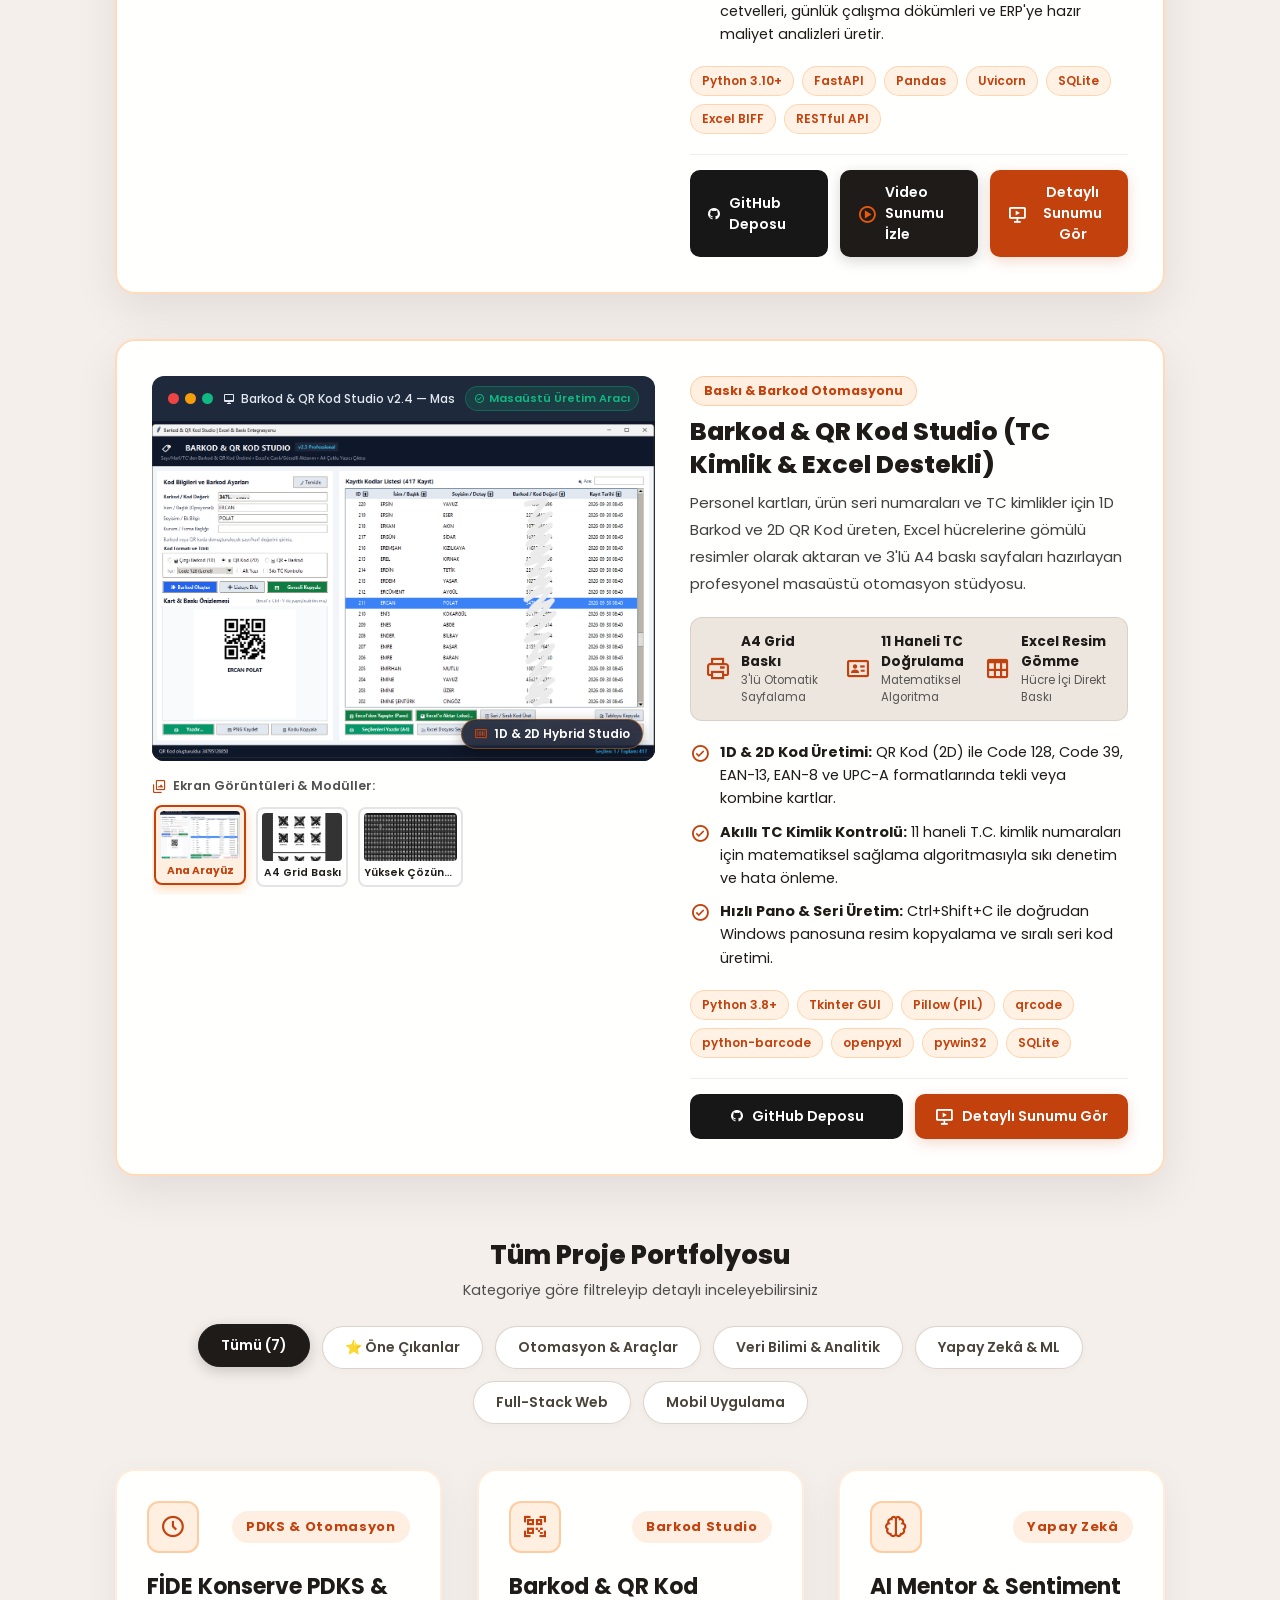
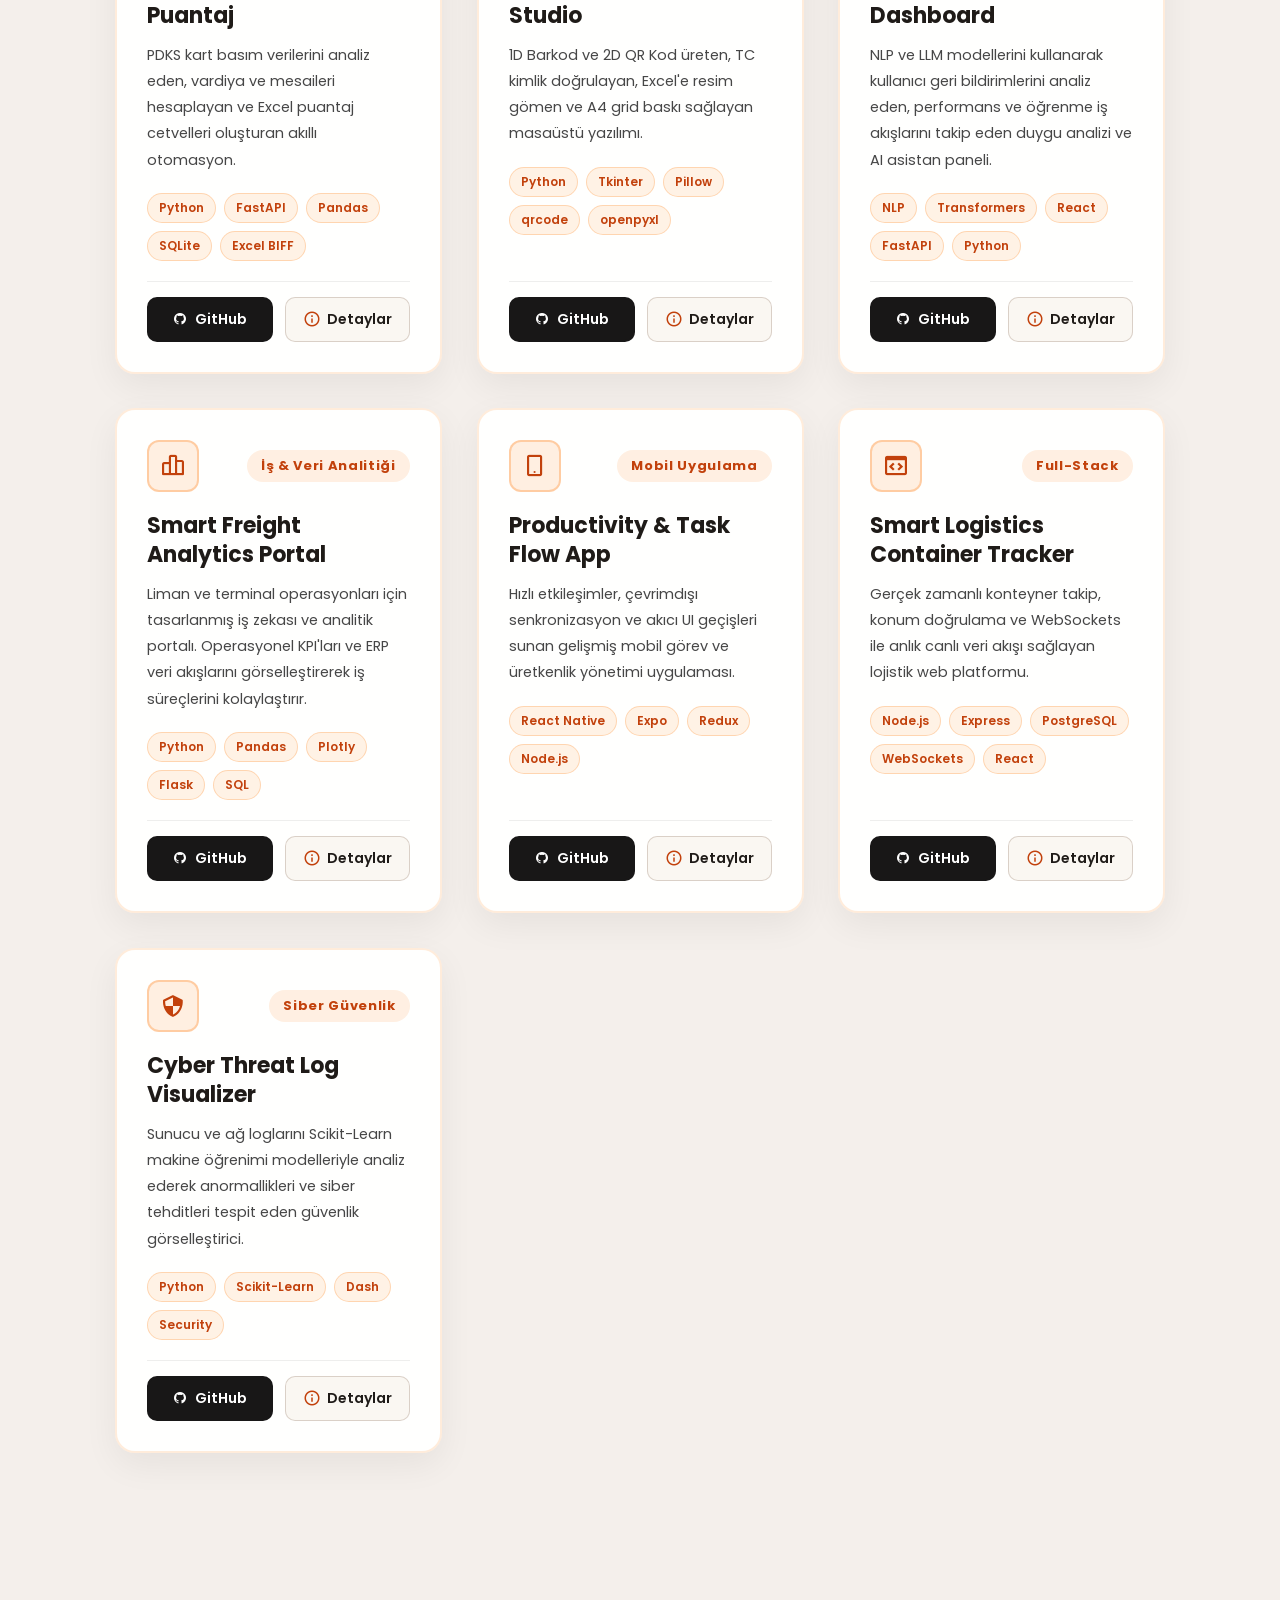
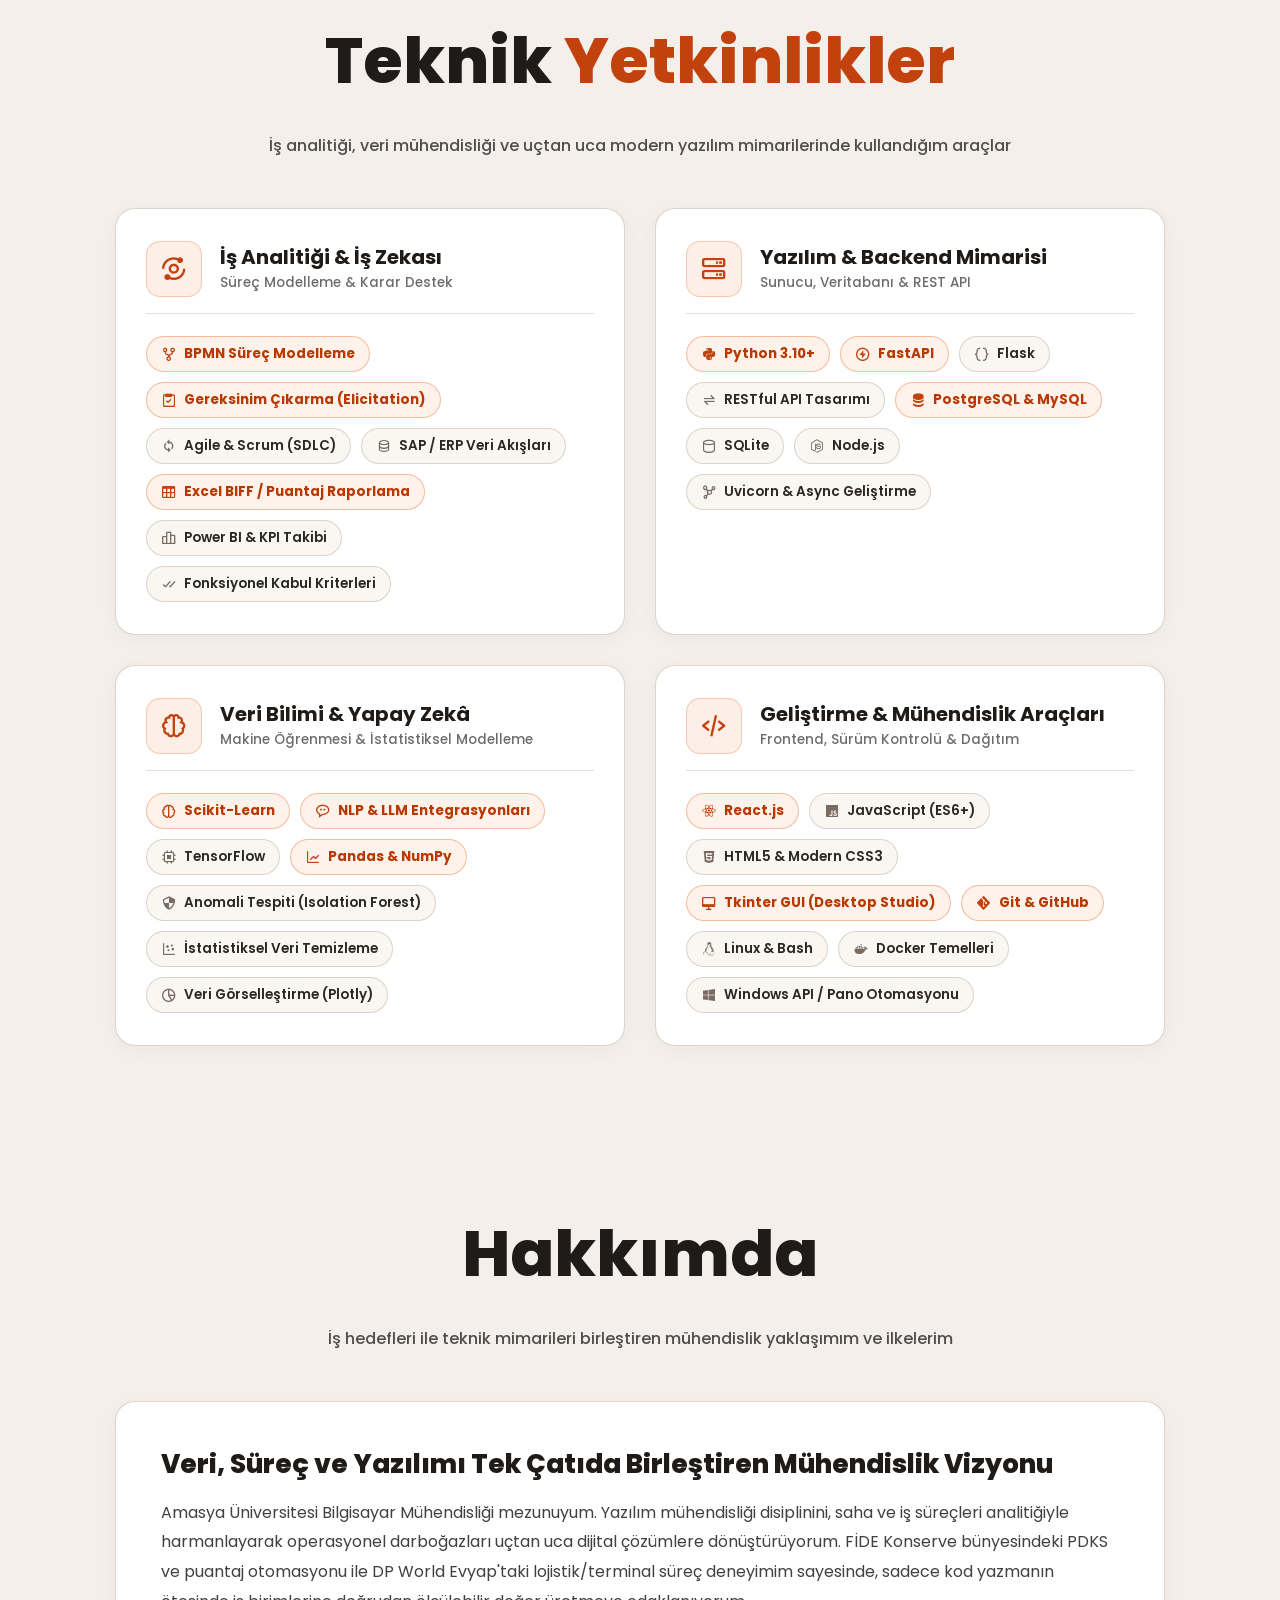
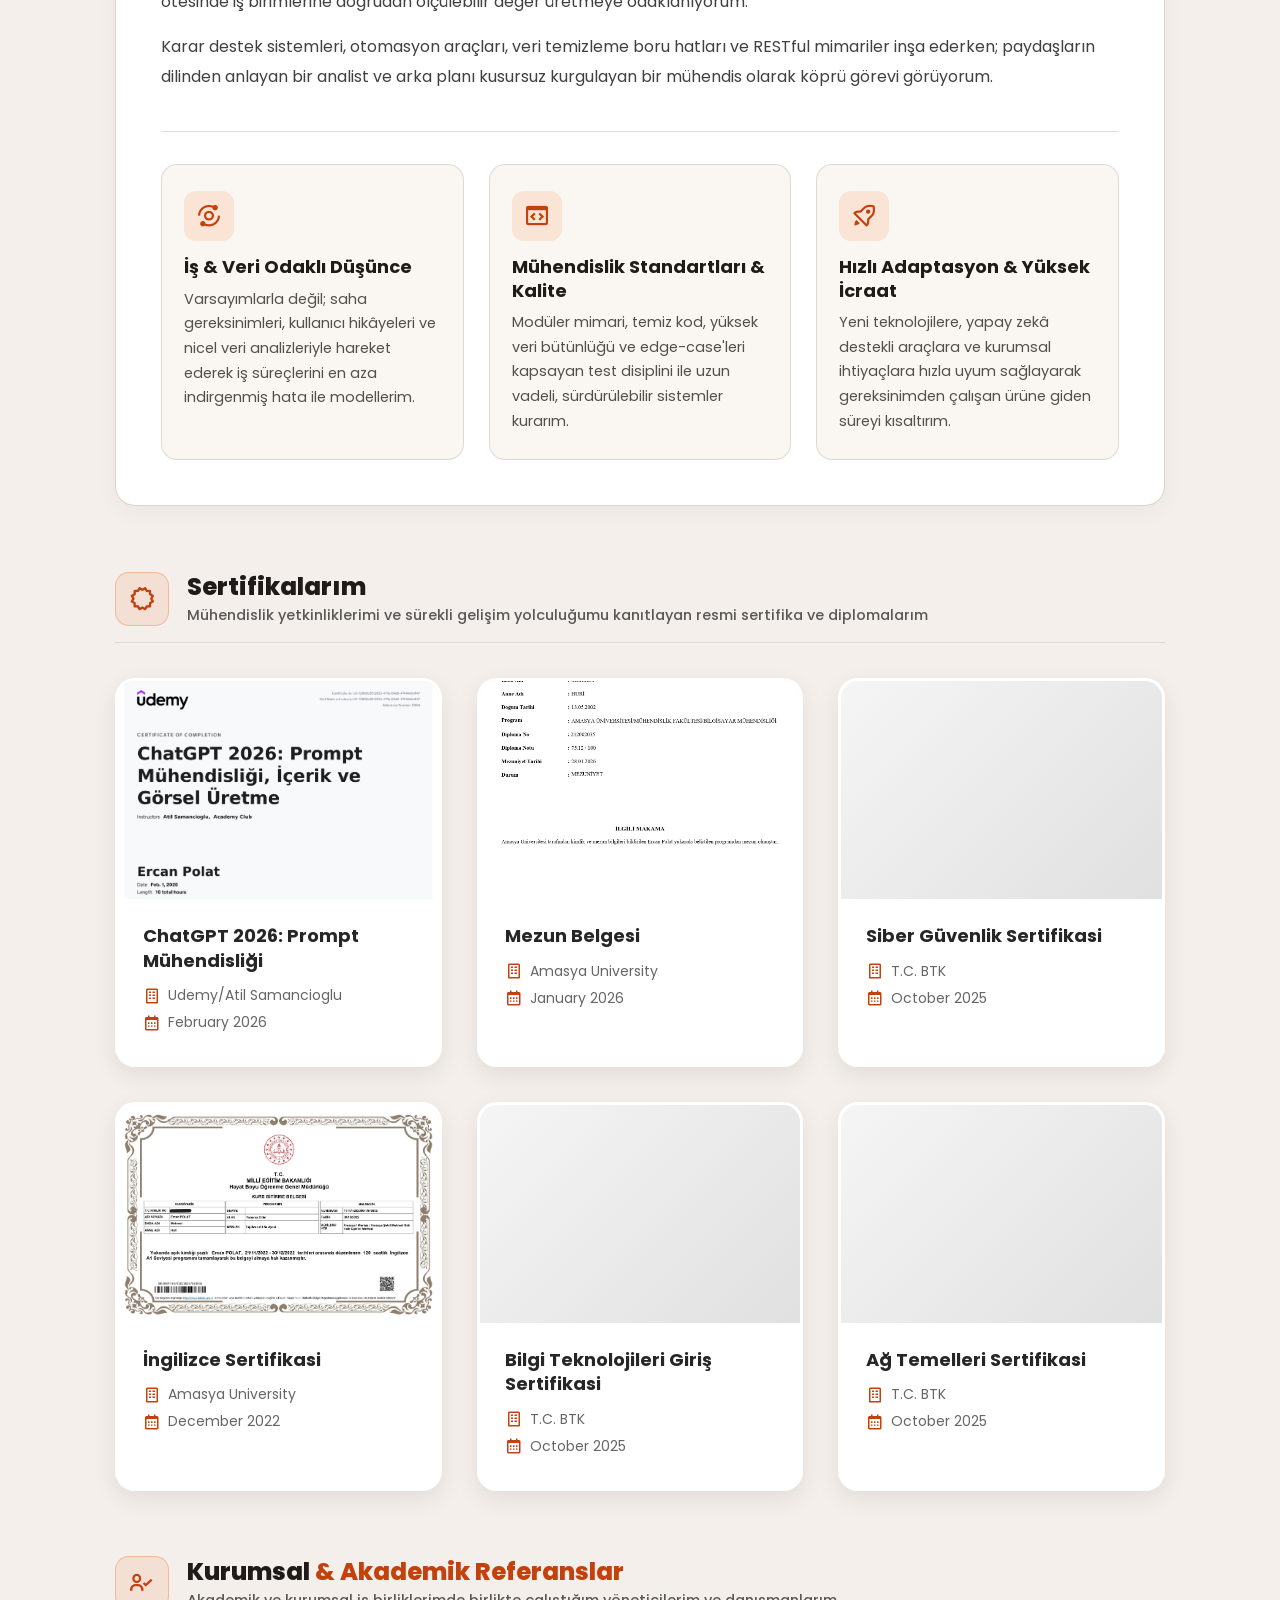
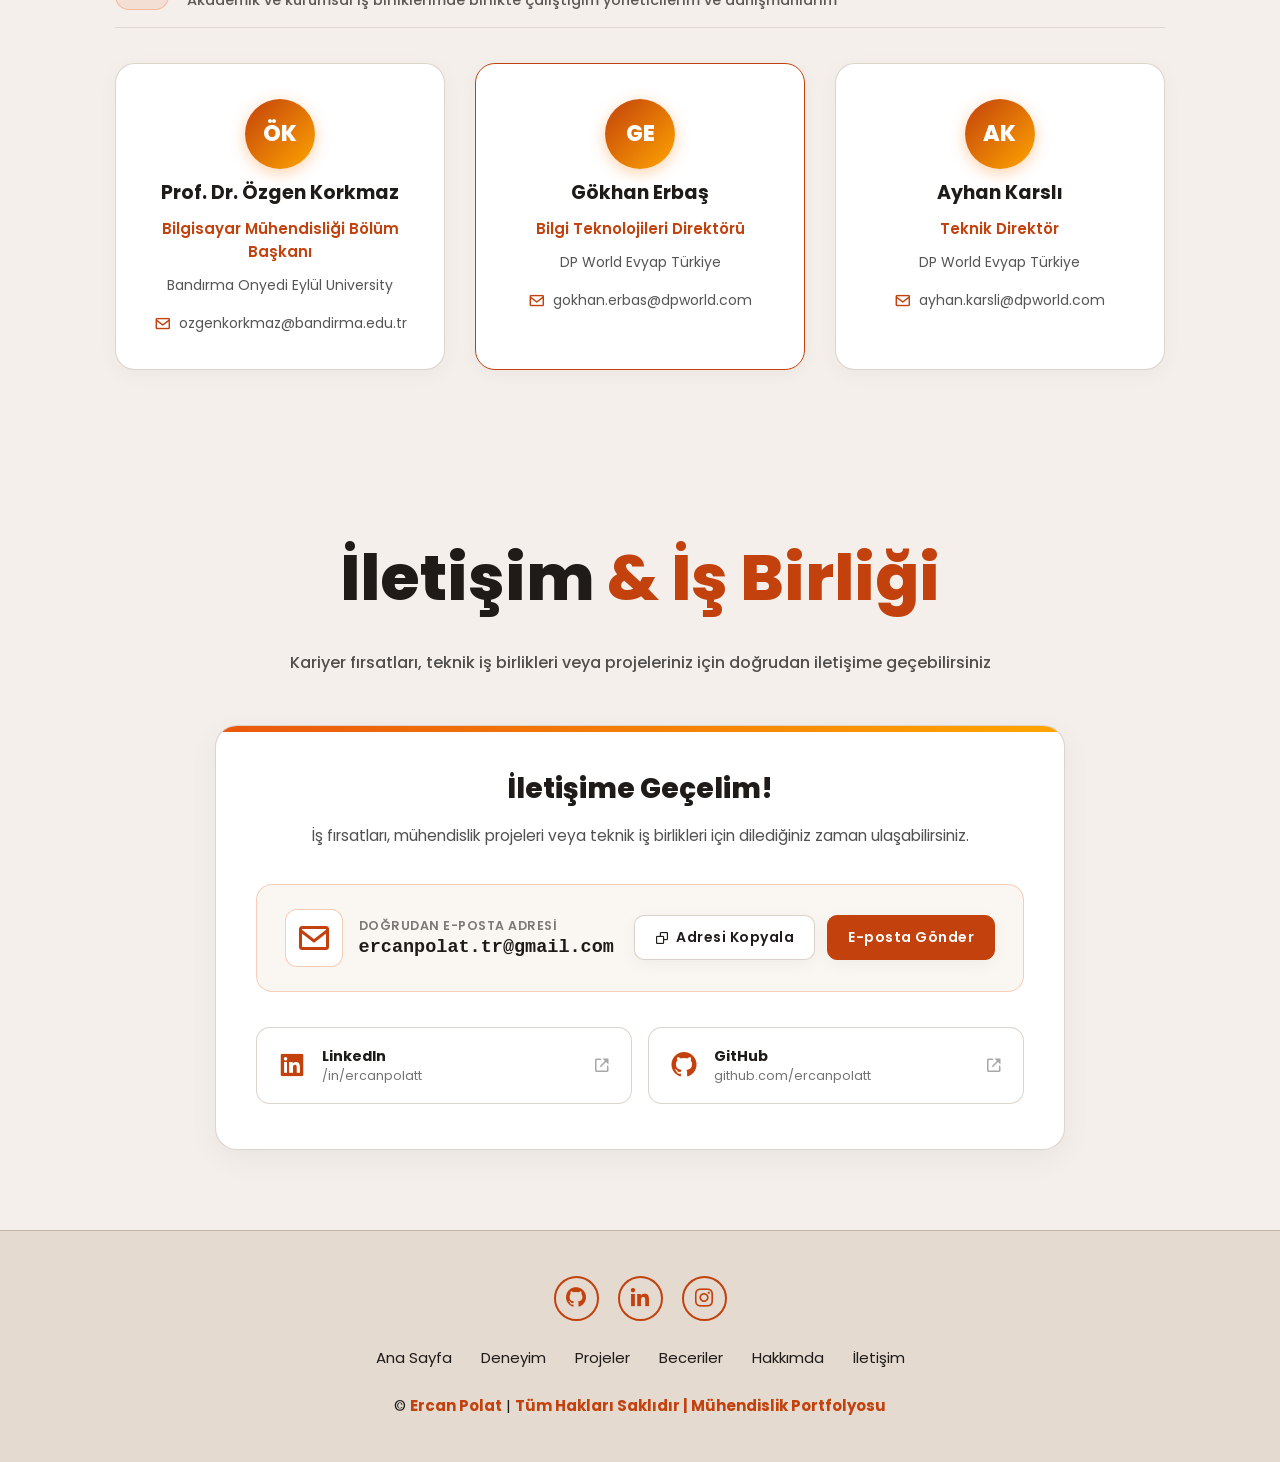
==== commit 4e70967c: "fix(i18n): complete 100% parity between TR and EN translations, typewriter, document titles, and cer" ====
--- a/index.html
+++ b/index.html
@@ -87,12 +87,12 @@
       </button>
 
       <nav class="navbar" id="main-nav" aria-label="Ana Menü">
-        <a href="#home" class="active" data-i18n="nav-home">Home</a>
-        <a href="#education" data-i18n="nav-education">Experience</a>
-        <a href="#projects" data-i18n="nav-projects">Projects</a>
-        <a href="#skills" data-i18n="nav-skills">Skills</a>
-        <a href="#about" data-i18n="nav-about">About</a>
-        <a href="#contact" data-i18n="nav-contact">Contact</a>
+        <a href="#home" class="active" data-i18n="nav-home">Ana Sayfa</a>
+        <a href="#education" data-i18n="nav-education">Deneyim</a>
+        <a href="#projects" data-i18n="nav-projects">Projeler</a>
+        <a href="#skills" data-i18n="nav-skills">Beceriler</a>
+        <a href="#about" data-i18n="nav-about">Hakkımda</a>
+        <a href="#contact" data-i18n="nav-contact">İletişim</a>
         <button class="lang-toggle-btn" id="lang-toggle" title="Dil Değiştir / Switch Language" aria-label="Dil Değiştir / Switch Language">
           <i class='bx bx-globe'></i> <span id="lang-text">TR</span>
         </button>
@@ -114,8 +114,8 @@
         </div>
         
         <div class="btn-group">
-          <a href="./cv/Ercan_Polat.pdf" class="btn" target="_blank" rel="noopener noreferrer" data-i18n="btn-cv" id="cv-download-btn">CV</a>
-          <a href="#about" class="btn" data-i18n="btn-about">About Me</a>
+          <a href="./cv/Ercan_Polat.pdf" class="btn" target="_blank" rel="noopener noreferrer" data-i18n="btn-cv" id="cv-download-btn">Özgeçmişi İndir</a>
+          <a href="#about" class="btn" data-i18n="btn-about">Hakkımda</a>
         </div>
       </div>
 
@@ -126,7 +126,7 @@
 
     <!-- EDUCATION & EXPERIENCE -->
     <section class="education" id="education">
-      <h2 class="heading" data-i18n="heading-education">Education &amp; Experience</h2>
+      <h2 class="heading" data-i18n="heading-education">Eğitim &amp; Deneyim</h2>
       <div class="timeline-items">
         <div class="timeline-item">
           <div class="timeline-dot"></div>
@@ -734,27 +734,27 @@
         </div>
         <div class="certificates-container">
           <div class="certificate-card" data-certificate="1">
-            <div class="certificate-image-wrapper"><img src="certificates/promt-muhendisligi_page-0001.jpg" alt="Prompt Mühendisliği" class="certificate-thumbnail" loading="lazy" decoding="async"><div class="certificate-overlay"><i class='bx bx-search-alt'></i><span>Click to View</span></div></div>
+            <div class="certificate-image-wrapper"><img src="certificates/promt-muhendisligi_page-0001.jpg" alt="Prompt Mühendisliği" class="certificate-thumbnail" loading="lazy" decoding="async"><div class="certificate-overlay"><i class='bx bx-search-alt'></i><span data-i18n="cert-view">Tıklayarak İncele</span></div></div>
             <div class="certificate-info"><h3>ChatGPT 2026: Prompt Mühendisliği</h3><p class="certificate-issuer"><i class='bx bx-building'></i> Udemy/Atil Samancioglu</p><p class="certificate-date"><i class='bx bx-calendar'></i> February 2026</p></div>
           </div>
           <div class="certificate-card" data-certificate="2">
-            <div class="certificate-image-wrapper"><img src="certificates/yuksekogretim-mezun-belgesi-sorgulama.jpg" alt="Mezun Belgesi" class="certificate-thumbnail" loading="lazy" decoding="async"><div class="certificate-overlay"><i class='bx bx-search-alt'></i><span>Click to View</span></div></div>
+            <div class="certificate-image-wrapper"><img src="certificates/yuksekogretim-mezun-belgesi-sorgulama.jpg" alt="Mezun Belgesi" class="certificate-thumbnail" loading="lazy" decoding="async"><div class="certificate-overlay"><i class='bx bx-search-alt'></i><span data-i18n="cert-view">Tıklayarak İncele</span></div></div>
             <div class="certificate-info"><h3>Mezun Belgesi</h3><p class="certificate-issuer"><i class='bx bx-building'></i> Amasya University</p><p class="certificate-date"><i class='bx bx-calendar'></i> January 2026</p></div>
           </div>
           <div class="certificate-card" data-certificate="3">
-            <div class="certificate-image-wrapper"><img src="certificates/Siber_Güvenliğe_Giriş_Sertifika_page-0001.jpg" alt="Siber Güvenlik" class="certificate-thumbnail" loading="lazy" decoding="async"><div class="certificate-overlay"><i class='bx bx-search-alt'></i><span>Click to View</span></div></div>
+            <div class="certificate-image-wrapper"><img src="certificates/Siber_Güvenliğe_Giriş_Sertifika_page-0001.jpg" alt="Siber Güvenlik" class="certificate-thumbnail" loading="lazy" decoding="async"><div class="certificate-overlay"><i class='bx bx-search-alt'></i><span data-i18n="cert-view">Tıklayarak İncele</span></div></div>
             <div class="certificate-info"><h3>Siber Güvenlik Sertifikasi</h3><p class="certificate-issuer"><i class='bx bx-building'></i> T.C. BTK</p><p class="certificate-date"><i class='bx bx-calendar'></i> October 2025</p></div>
           </div>
           <div class="certificate-card" data-certificate="4">
-            <div class="certificate-image-wrapper"><img src="certificates/ingilizce_page-0001.jpg" alt="İngilizce" class="certificate-thumbnail" loading="lazy" decoding="async"><div class="certificate-overlay"><i class='bx bx-search-alt'></i><span>Click to View</span></div></div>
+            <div class="certificate-image-wrapper"><img src="certificates/ingilizce_page-0001.jpg" alt="İngilizce" class="certificate-thumbnail" loading="lazy" decoding="async"><div class="certificate-overlay"><i class='bx bx-search-alt'></i><span data-i18n="cert-view">Tıklayarak İncele</span></div></div>
             <div class="certificate-info"><h3>İngilizce Sertifikasi</h3><p class="certificate-issuer"><i class='bx bx-building'></i> Amasya University</p><p class="certificate-date"><i class='bx bx-calendar'></i> December 2022</p></div>
           </div>
           <div class="certificate-card" data-certificate="5">
-            <div class="certificate-image-wrapper"><img src="certificates/bilgiteknogiris_page-0001.jpg" alt="Bilgi Teknolojileri" class="certificate-thumbnail" loading="lazy" decoding="async"><div class="certificate-overlay"><i class='bx bx-search-alt'></i><span>Click to View</span></div></div>
+            <div class="certificate-image-wrapper"><img src="certificates/bilgiteknogiris_page-0001.jpg" alt="Bilgi Teknolojileri" class="certificate-thumbnail" loading="lazy" decoding="async"><div class="certificate-overlay"><i class='bx bx-search-alt'></i><span data-i18n="cert-view">Tıklayarak İncele</span></div></div>
             <div class="certificate-info"><h3>Bilgi Teknolojileri Giriş Sertifikasi</h3><p class="certificate-issuer"><i class='bx bx-building'></i> T.C. BTK</p><p class="certificate-date"><i class='bx bx-calendar'></i> October 2025</p></div>
           </div>
           <div class="certificate-card" data-certificate="6">
-            <div class="certificate-image-wrapper"><img src="certificates/Ağ_Temelleri_Sertifika_page-0001.jpg" alt="Ağ Temelleri" class="certificate-thumbnail" loading="lazy" decoding="async"><div class="certificate-overlay"><i class='bx bx-search-alt'></i><span>Click to View</span></div></div>
+            <div class="certificate-image-wrapper"><img src="certificates/Ağ_Temelleri_Sertifika_page-0001.jpg" alt="Ağ Temelleri" class="certificate-thumbnail" loading="lazy" decoding="async"><div class="certificate-overlay"><i class='bx bx-search-alt'></i><span data-i18n="cert-view">Tıklayarak İncele</span></div></div>
             <div class="certificate-info"><h3>Ağ Temelleri Sertifikasi</h3><p class="certificate-issuer"><i class='bx bx-building'></i> T.C. BTK</p><p class="certificate-date"><i class='bx bx-calendar'></i> October 2025</p></div>
           </div>
         </div>
@@ -862,12 +862,12 @@
         <a href="https://www.instagram.com/ercann.plt/" target="_blank" rel="noopener noreferrer" aria-label="Ercan Polat Instagram"><i class="bx bxl-instagram"></i></a>
       </div>
       <ul class="list">
-        <li><a href="#home" data-i18n="nav-home">Home</a></li>
-        <li><a href="#education" data-i18n="nav-education">Experience</a></li>
-        <li><a href="#projects" data-i18n="nav-projects">Projects</a></li>
-        <li><a href="#skills" data-i18n="nav-skills">Skills</a></li>
-        <li><a href="#about" data-i18n="nav-about">About</a></li>
-        <li><a href="#contact" data-i18n="nav-contact">Contact</a></li>
+        <li><a href="#home" data-i18n="nav-home">Ana Sayfa</a></li>
+        <li><a href="#education" data-i18n="nav-education">Deneyim</a></li>
+        <li><a href="#projects" data-i18n="nav-projects">Projeler</a></li>
+        <li><a href="#skills" data-i18n="nav-skills">Beceriler</a></li>
+        <li><a href="#about" data-i18n="nav-about">Hakkımda</a></li>
+        <li><a href="#contact" data-i18n="nav-contact">İletişim</a></li>
       </ul>
       <p class="copyright">&copy; <span>Ercan Polat</span> | <span data-i18n="ftr-copy">All Rights Reserved</span></p>
     </footer>
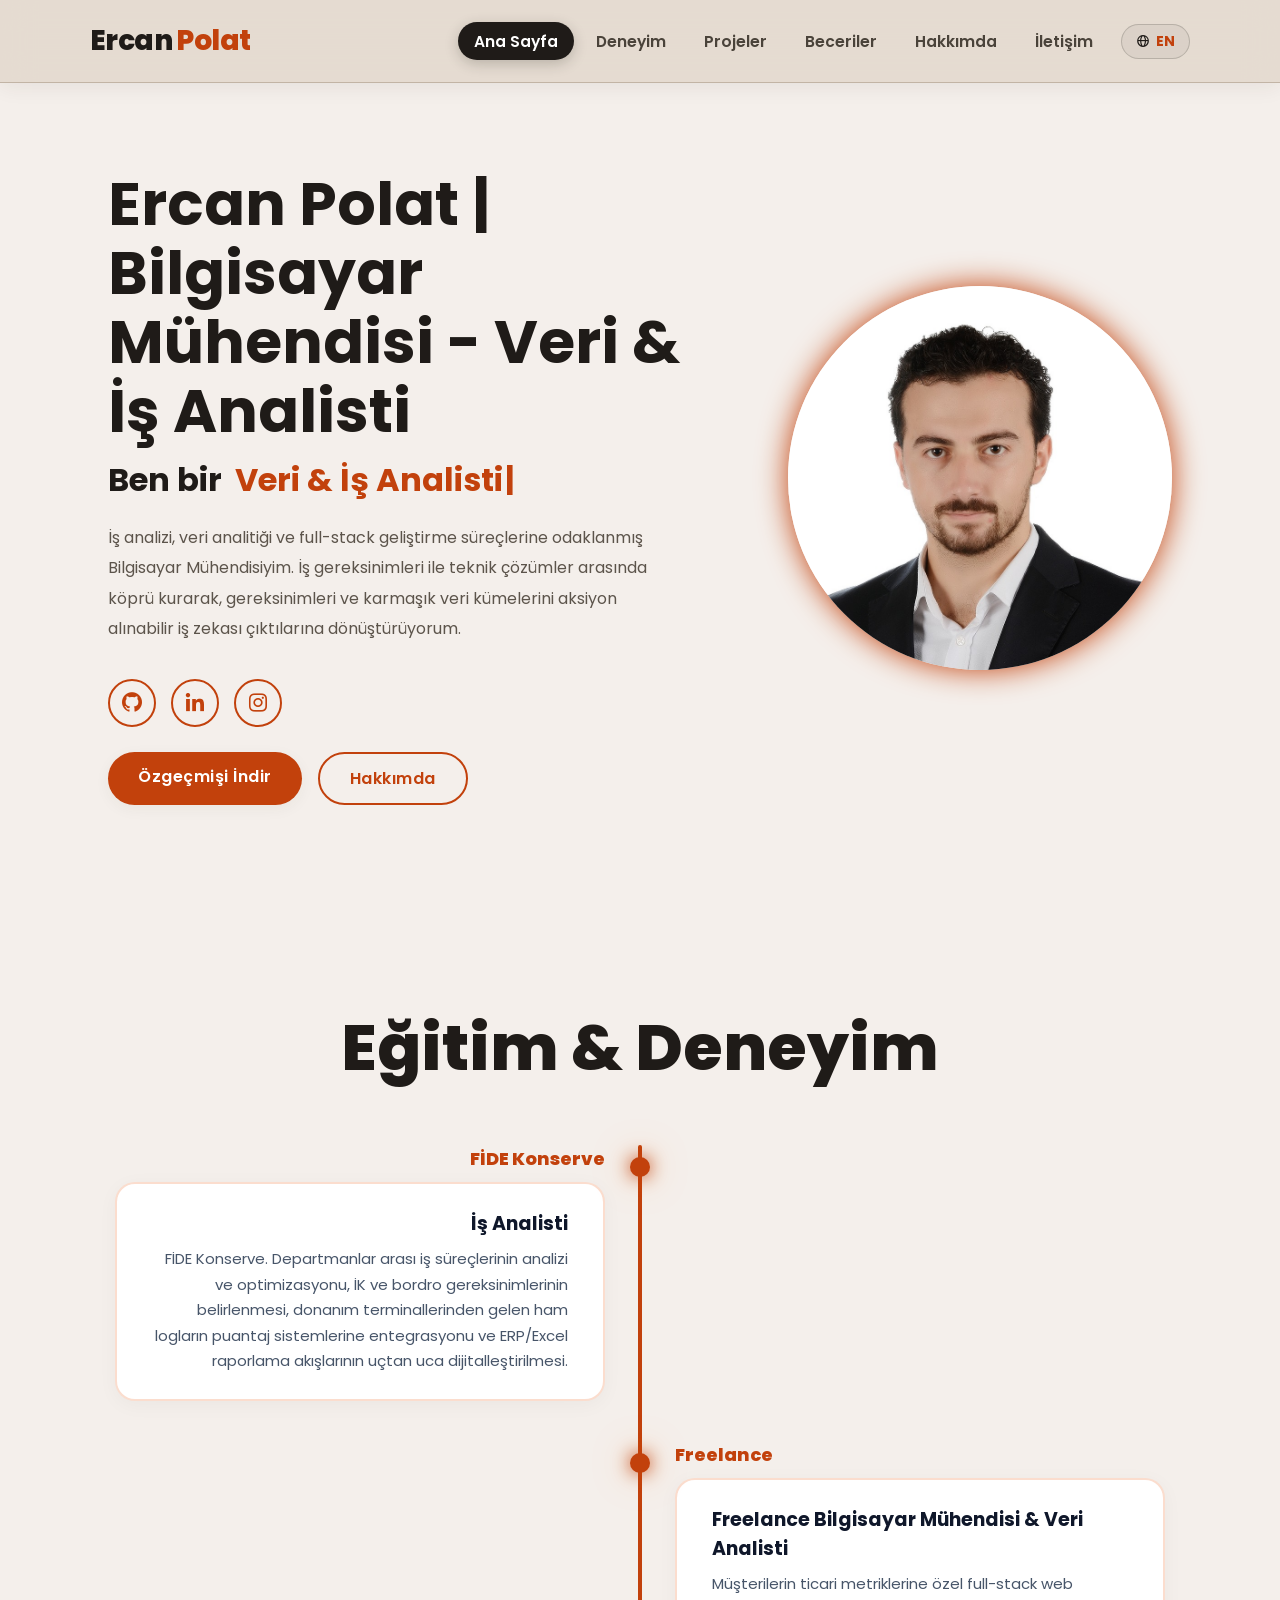
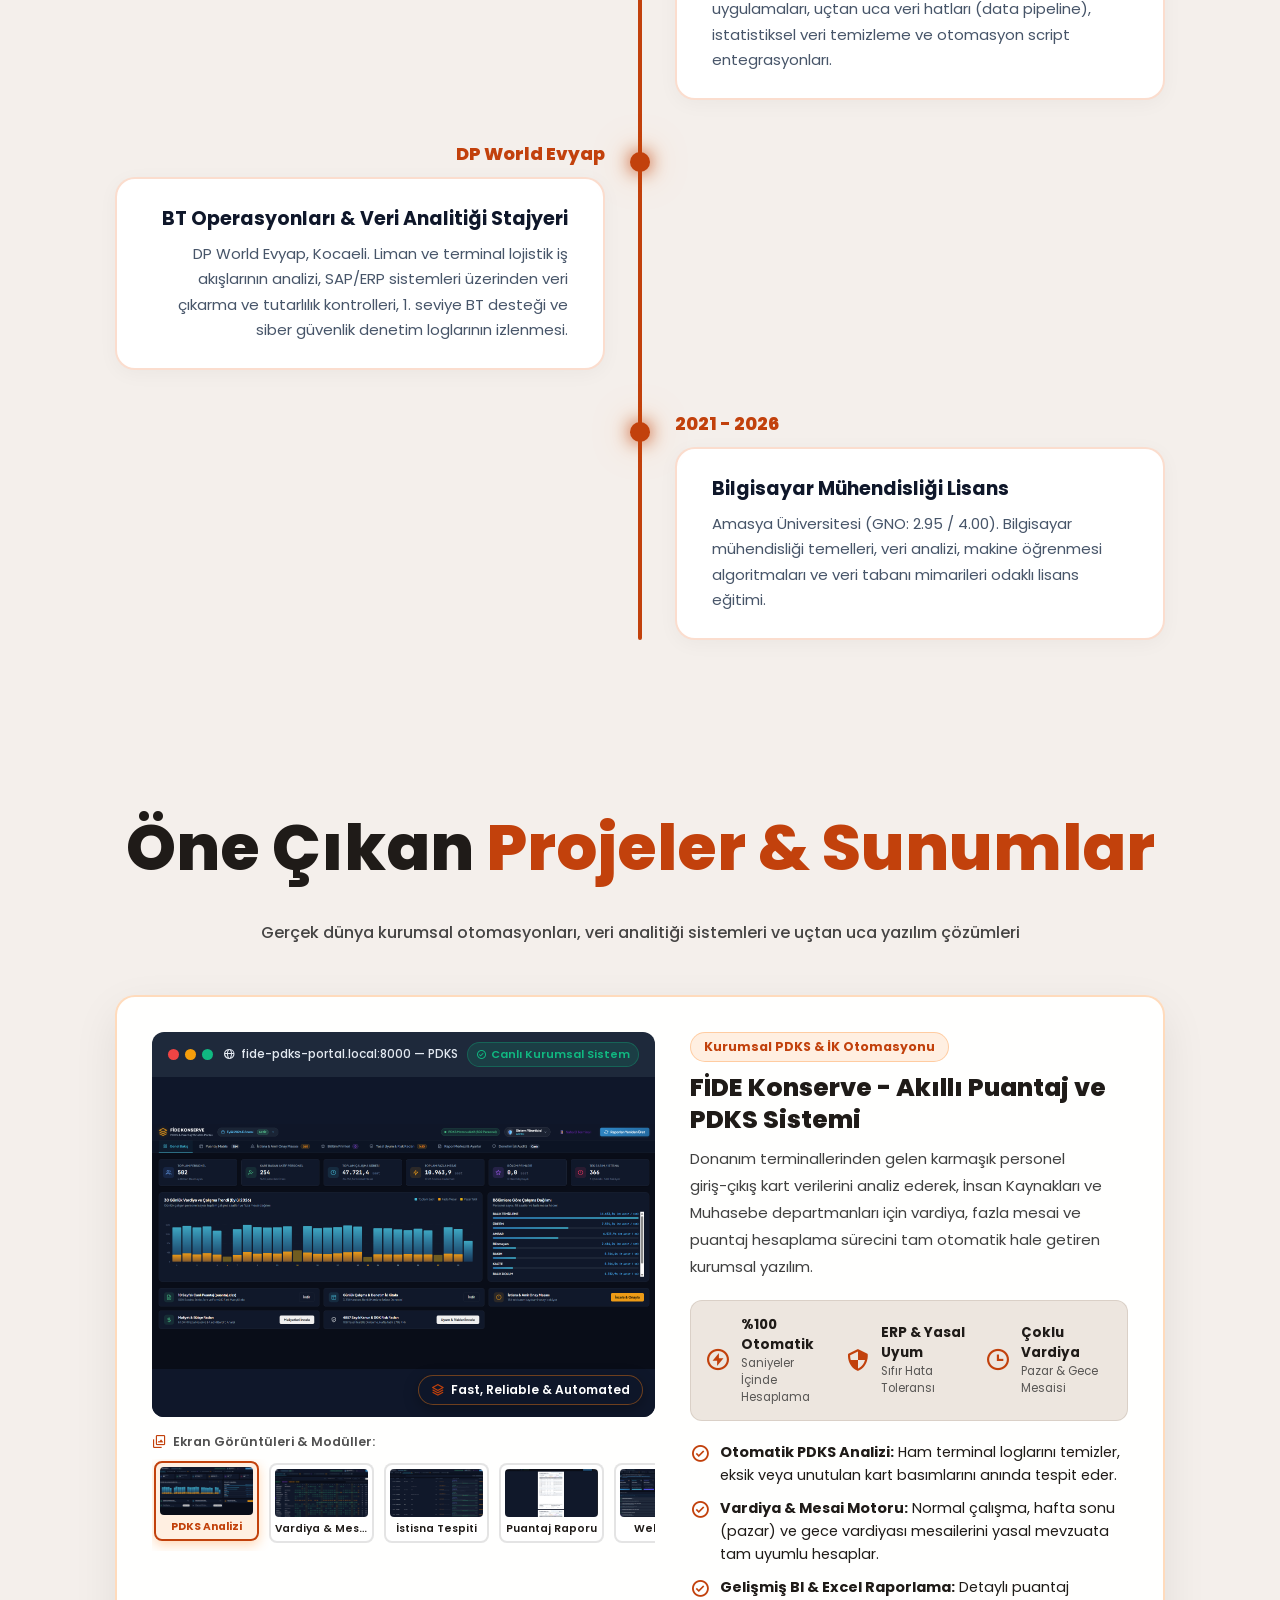
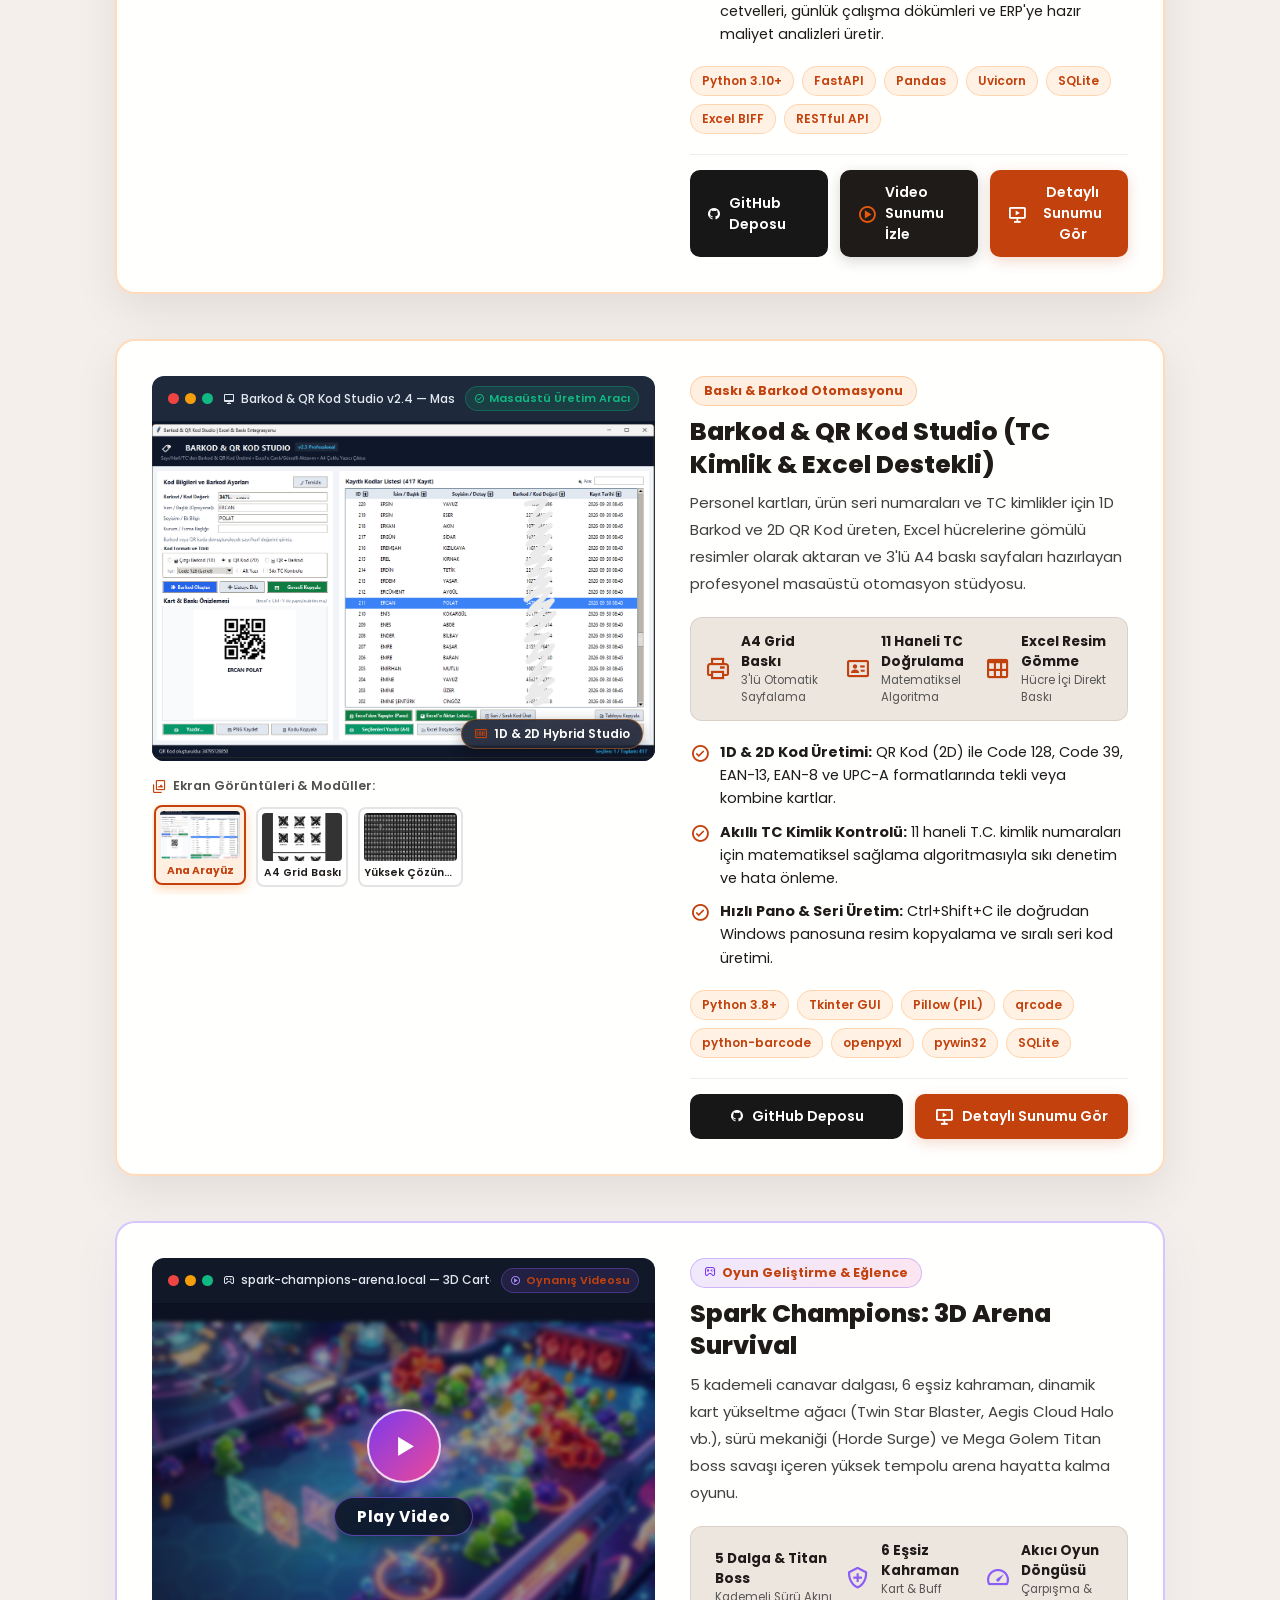
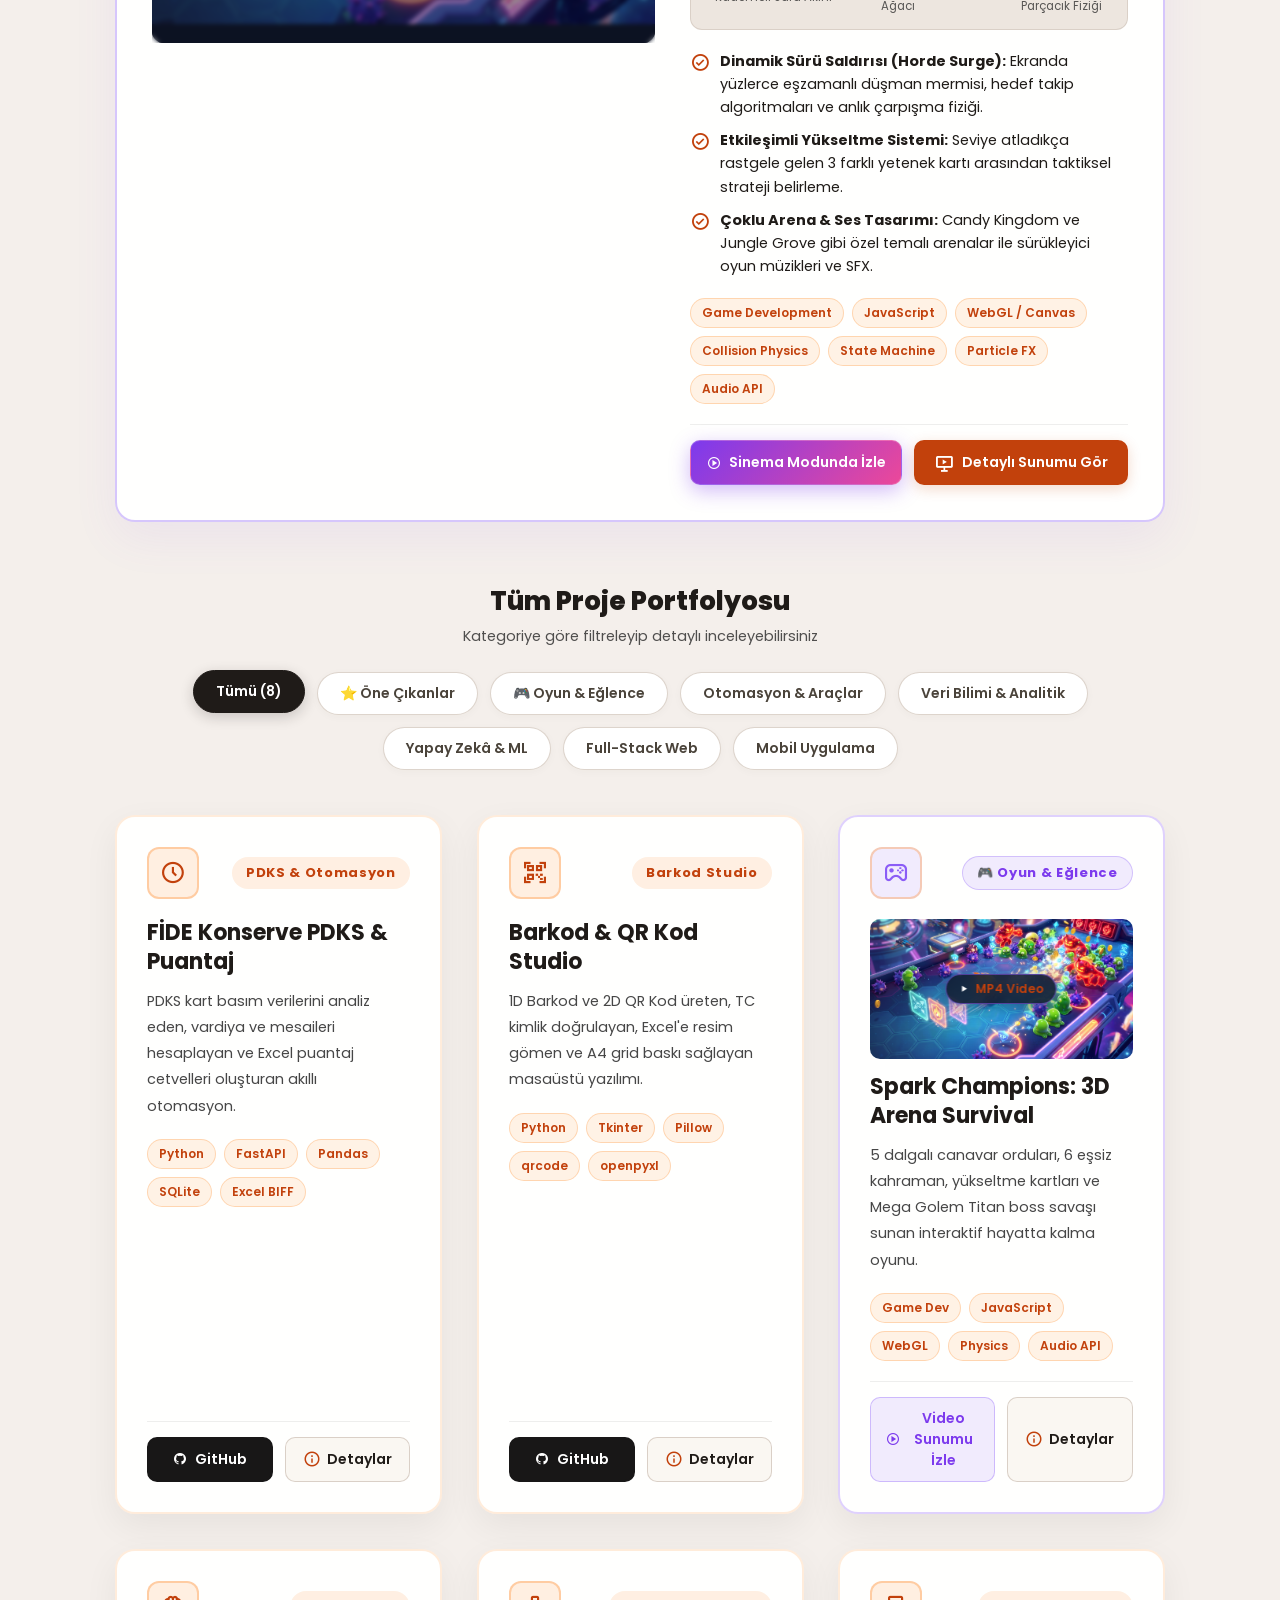
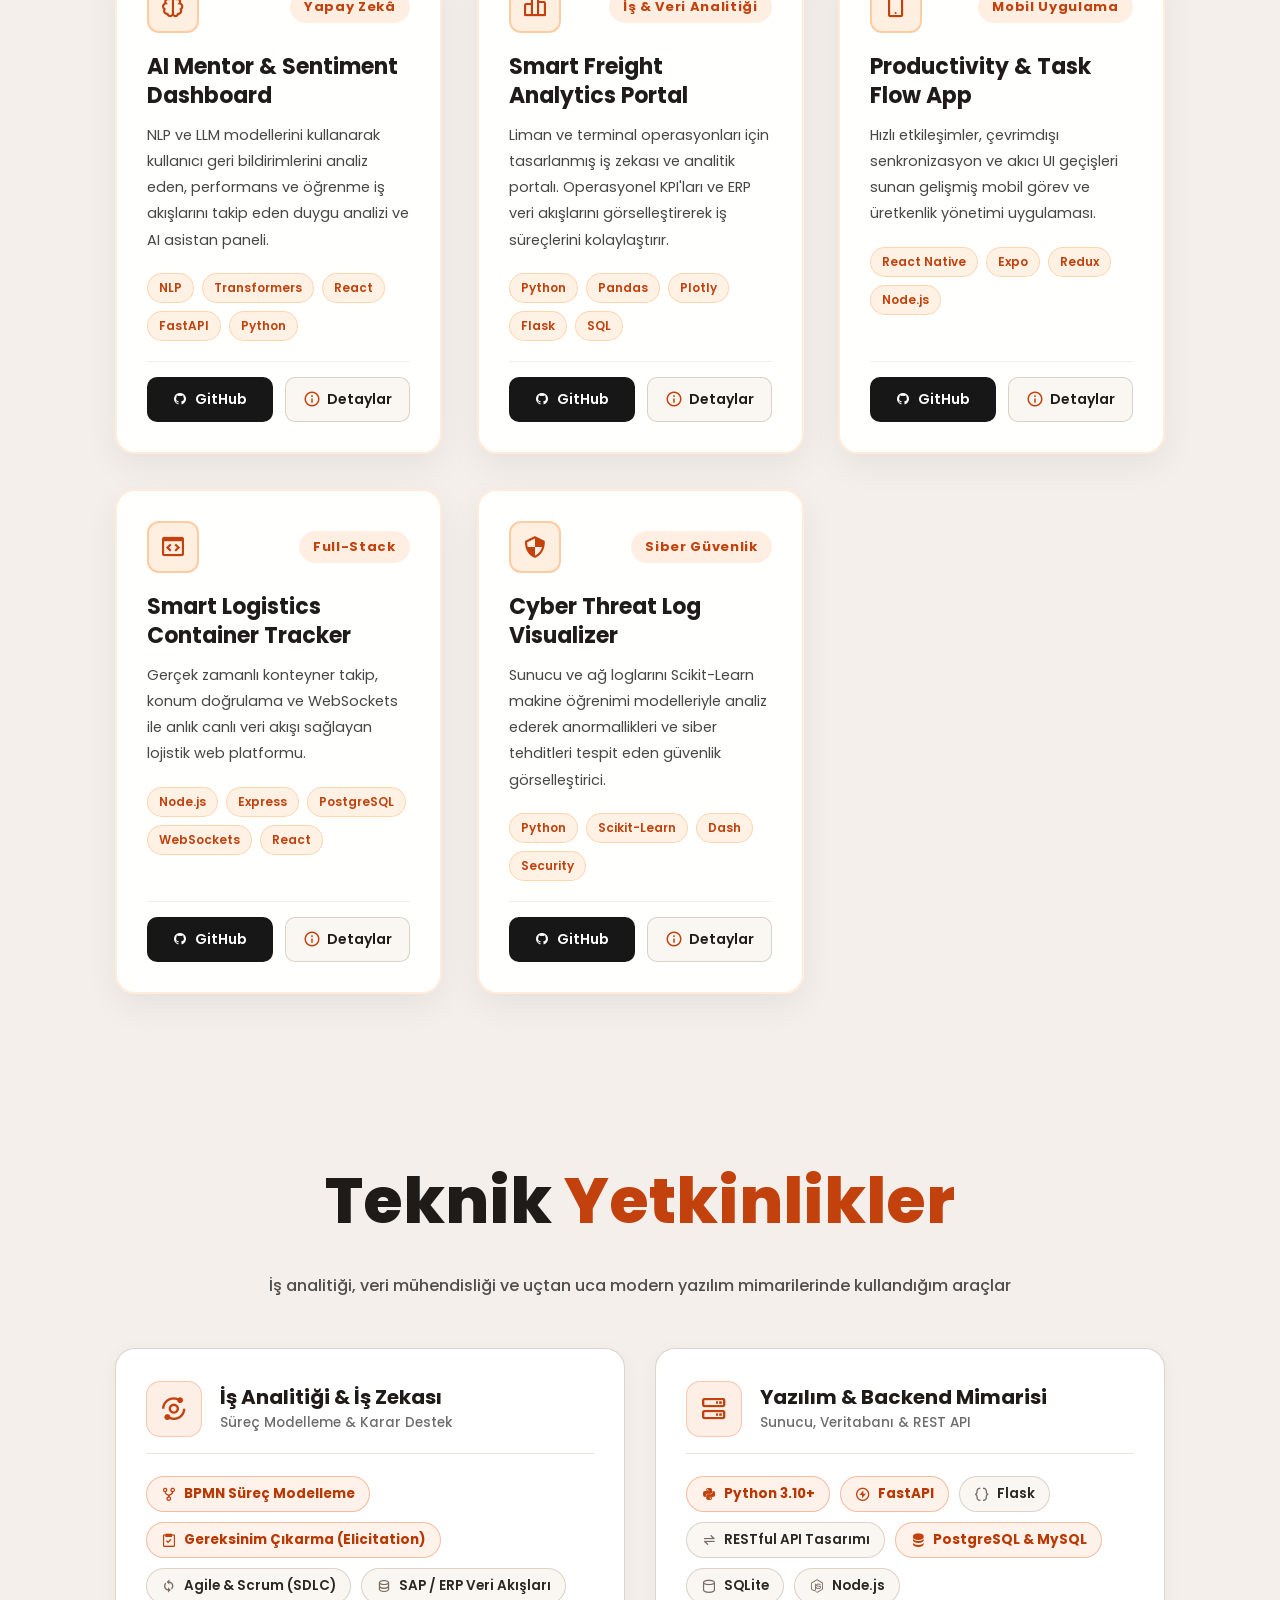
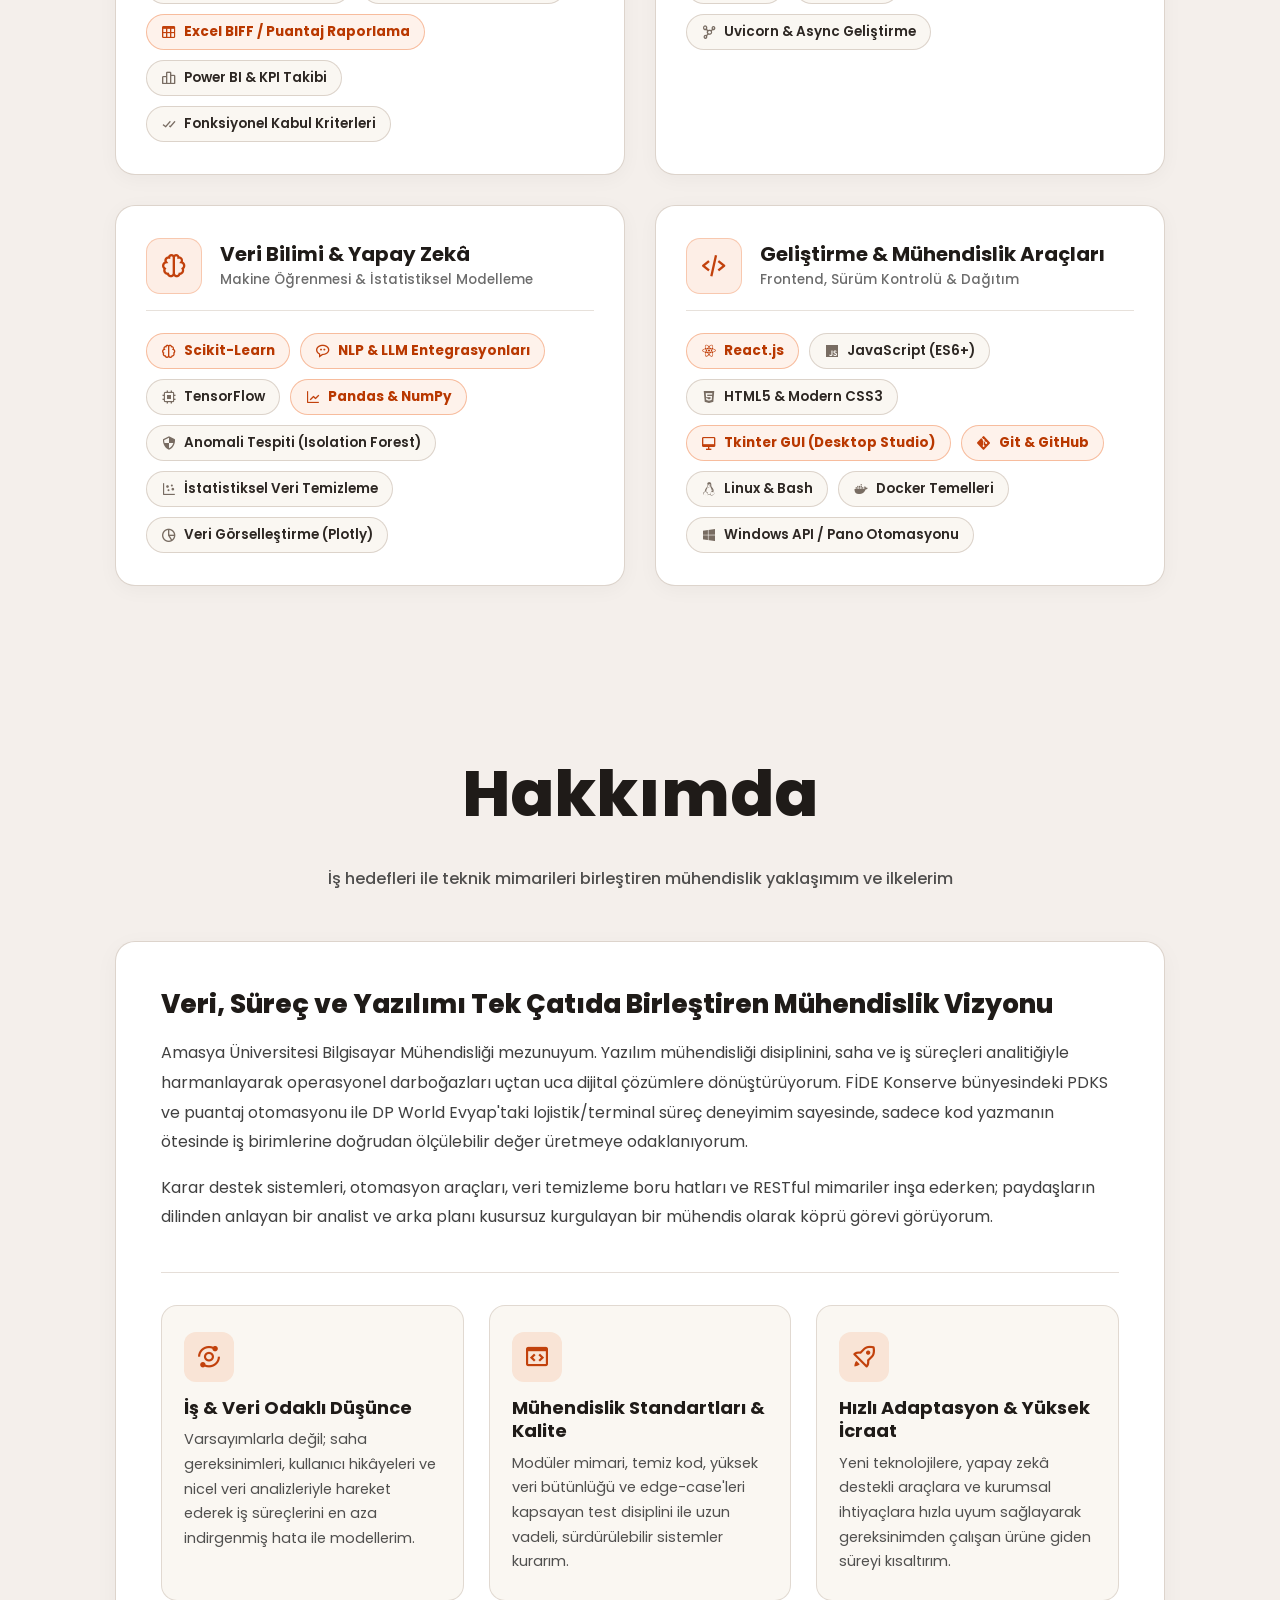
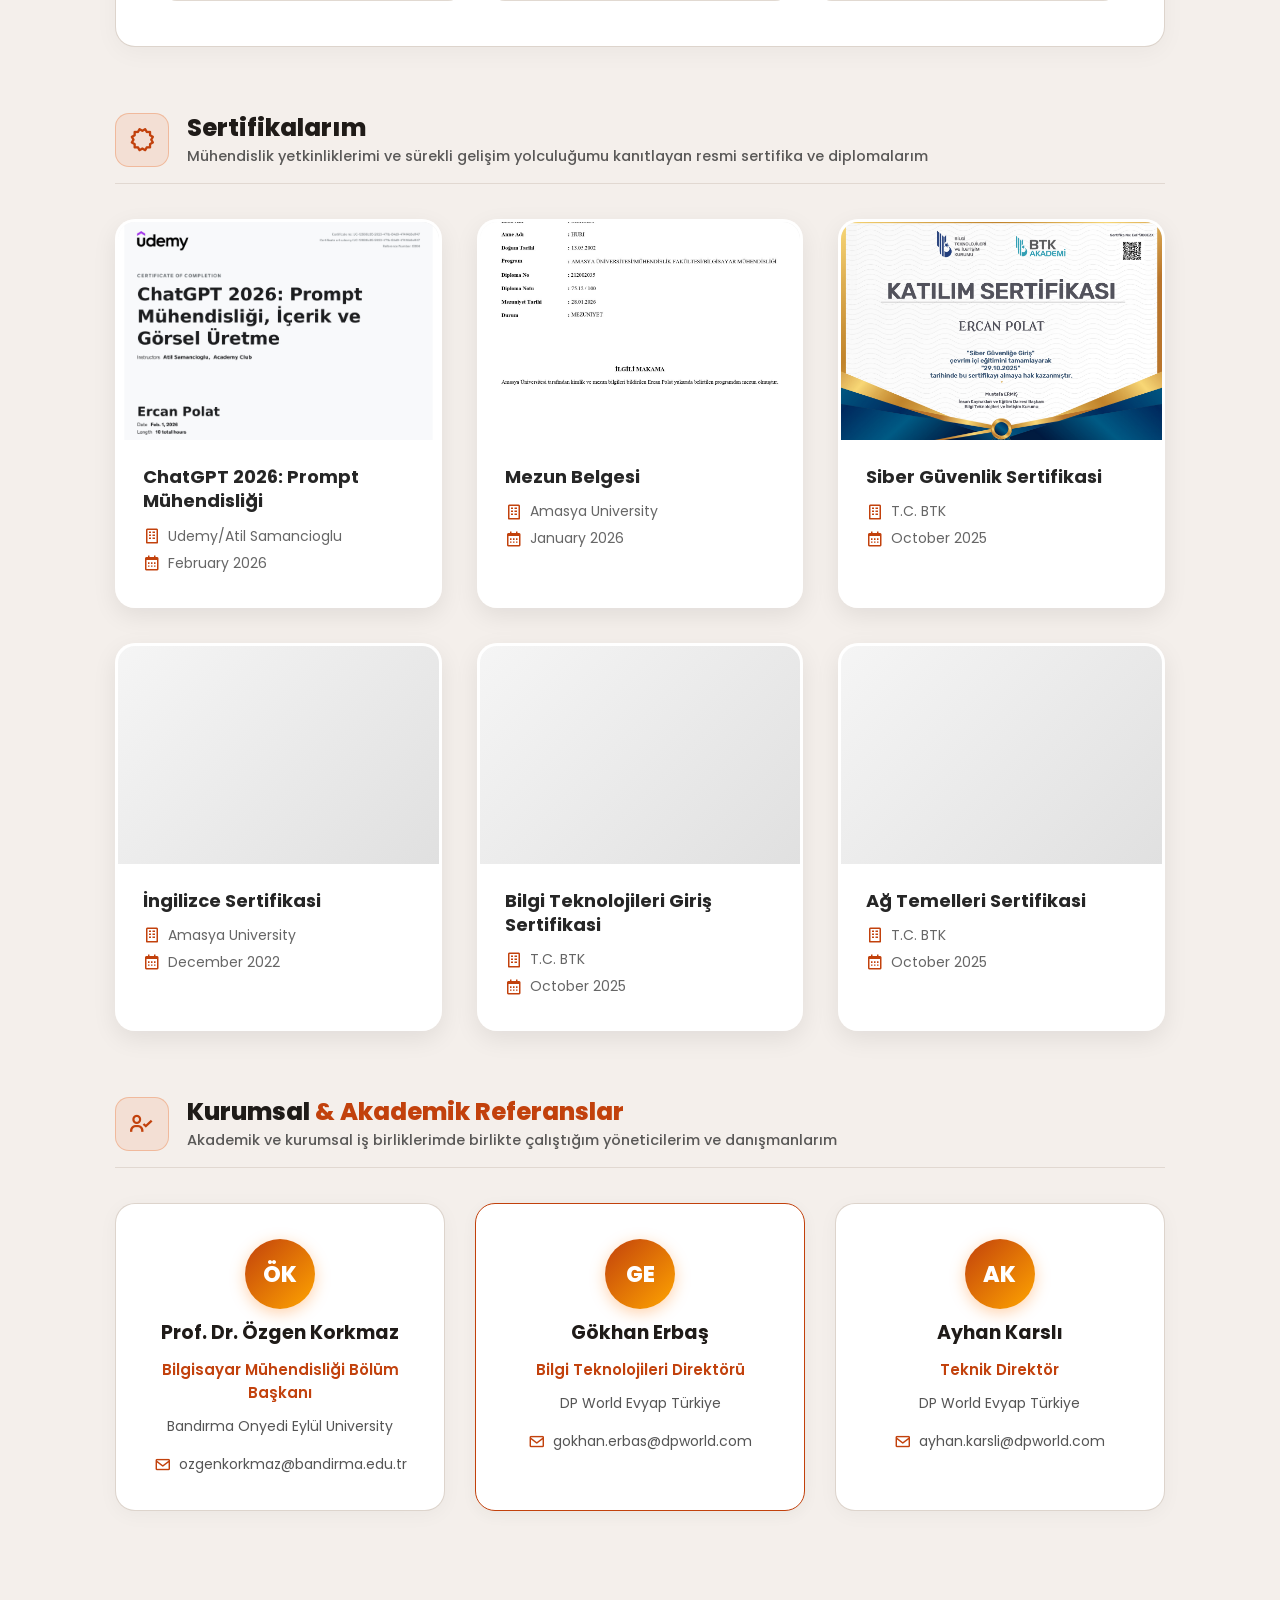
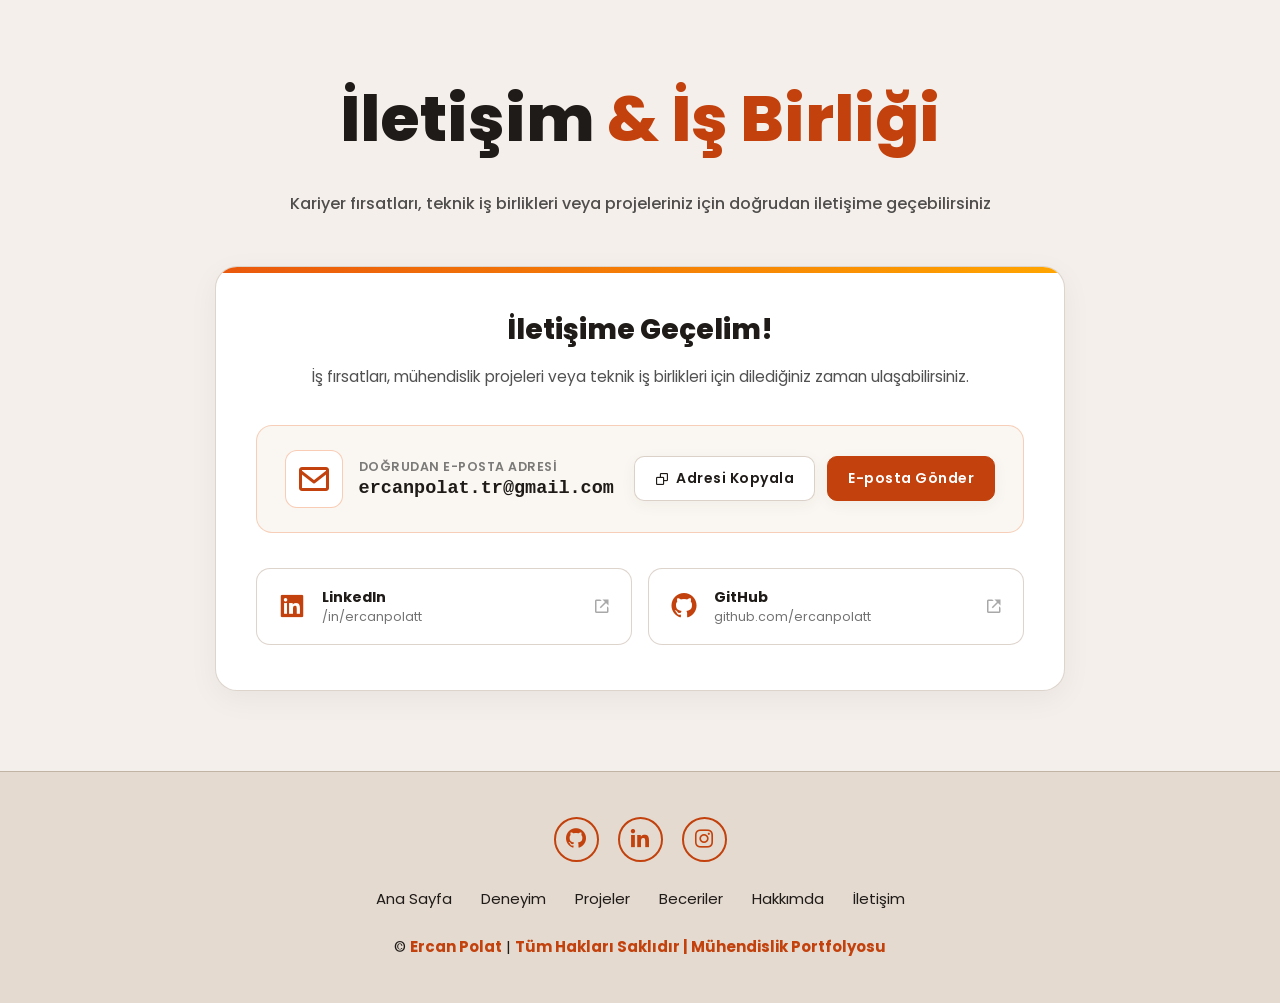
==== commit dc3c0a23: "oyun projesi eklendi" ====
--- a/index.html
+++ b/index.html
@@ -407,6 +407,115 @@
             </div>
           </div>
         </article>
+
+        <!-- SPOTLIGHT 3: SPARK CHAMPIONS (OYUN GELİŞTİRME & ETKİLEŞİMLİ EĞLENCE) -->
+        <article class="spotlight-card spotlight-card-gaming" id="spotlight-spark">
+          <div class="spotlight-window spotlight-window-gaming">
+            <div class="window-topbar window-topbar-gaming">
+              <div class="window-dots">
+                <span class="dot red"></span>
+                <span class="dot yellow"></span>
+                <span class="dot green"></span>
+              </div>
+              <div class="window-title"><i class='bx bx-joystick'></i> spark-champions-arena.local &mdash; 3D Cartoon Survival</div>
+              <span class="window-status window-status-gaming"><i class='bx bx-play-circle'></i> <span data-i18n="spotlight-spark-status">Oynanış Videosu</span></span>
+            </div>
+
+            <div class="spotlight-preview-frame spotlight-video-frame" id="spark-video-frame" title="Videoyu Oynat">
+              <!-- Visual Artwork Image on Page -->
+              <img src="img/projects/spark-champions/spark-champions.jpg" alt="Spark Champions" class="spotlight-main-img" id="spotlight-img-spark" />
+              
+              <!-- HTML5 Video Element (Revealed & Played on Click) -->
+              <video 
+                id="spotlight-spark-video" 
+                class="spotlight-main-video" 
+                src="spark-champions.mp4" 
+                controls 
+                playsinline 
+                preload="metadata"
+                style="display:none;">
+              </video>
+
+              <!-- Center Play Video Overlay Trigger -->
+              <div class="spark-play-overlay" id="spark-play-trigger" role="button" tabindex="0" aria-label="Play Video">
+                <button type="button" class="spark-play-btn" tabindex="-1" aria-hidden="true">
+                  <i class='bx bx-play'></i>
+                </button>
+                <span class="spark-play-text" data-i18n="btn-play-video-text">Play Video</span>
+              </div>
+            </div>
+          </div>
+
+          <div class="spotlight-content">
+            <div class="spotlight-header">
+              <div class="spotlight-tags-row">
+                <span class="spotlight-badge badge-domain badge-gaming"><i class='bx bx-joystick'></i> <span data-i18n="spotlight-spark-tag">Oyun Geliştirme &amp; Eğlence</span></span>
+              </div>
+              <h3 class="spotlight-title" data-i18n="spotlight-spark-title">Spark Champions: 3D Arena Survival</h3>
+              <p class="spotlight-desc" data-i18n="spotlight-spark-desc">
+                5 kademeli canavar dalgası, 6 eşsiz kahraman, dinamik kart yükseltme ağacı (Twin Star Blaster, Aegis Cloud Halo vb.), sürü mekaniği (Horde Surge) ve Mega Golem Titan boss savaşı içeren yüksek tempolu arena hayatta kalma oyunu.
+              </p>
+            </div>
+
+            <div class="spotlight-metrics">
+              <div class="metric-card metric-gaming">
+                <i class='bx bx-skull'></i>
+                <div class="metric-info">
+                  <strong data-i18n="spark-m1-val">5 Dalga &amp; Titan Boss</strong>
+                  <span data-i18n="spark-m1-sub">Kademeli Sürü Akını</span>
+                </div>
+              </div>
+              <div class="metric-card metric-gaming">
+                <i class='bx bx-shield-plus'></i>
+                <div class="metric-info">
+                  <strong data-i18n="spark-m2-val">6 Eşsiz Kahraman</strong>
+                  <span data-i18n="spark-m2-sub">Kart &amp; Buff Ağacı</span>
+                </div>
+              </div>
+              <div class="metric-card metric-gaming">
+                <i class='bx bx-tachometer'></i>
+                <div class="metric-info">
+                  <strong data-i18n="spark-m3-val">Akıcı Oyun Döngüsü</strong>
+                  <span data-i18n="spark-m3-sub">Çarpışma &amp; Parçacık Fiziği</span>
+                </div>
+              </div>
+            </div>
+
+            <ul class="spotlight-highlights">
+              <li>
+                <i class='bx bx-check-circle'></i>
+                <div data-i18n="spark-h1"><strong>Dinamik Sürü Saldırısı (Horde Surge):</strong> Ekranda yüzlerce eşzamanlı düşman mermisi, hedef takip algoritmaları ve anlık çarpışma fiziği.</div>
+              </li>
+              <li>
+                <i class='bx bx-check-circle'></i>
+                <div data-i18n="spark-h2"><strong>Etkileşimli Yükseltme Sistemi:</strong> Seviye atladıkça rastgele gelen 3 farklı yetenek kartı arasından taktiksel strateji belirleme.</div>
+              </li>
+              <li>
+                <i class='bx bx-check-circle'></i>
+                <div data-i18n="spark-h3"><strong>Çoklu Arena &amp; Ses Tasarımı:</strong> Candy Kingdom ve Jungle Grove gibi özel temalı arenalar ile sürükleyici oyun müzikleri ve SFX.</div>
+              </li>
+            </ul>
+
+            <div class="project-tags">
+              <span>Game Development</span>
+              <span>JavaScript</span>
+              <span>WebGL / Canvas</span>
+              <span>Collision Physics</span>
+              <span>State Machine</span>
+              <span>Particle FX</span>
+              <span>Audio API</span>
+            </div>
+
+            <div class="spotlight-actions">
+              <button type="button" class="project-btn btn-theater btn-watch-cinema" id="btn-spark-theater">
+                <i class='bx bx-play-circle'></i> <span data-i18n="btn-theater-watch">Sinema Modunda İzle</span>
+              </button>
+              <button type="button" class="project-btn btn-details btn-spotlight-details" data-project="spark-champions">
+                <i class='bx bx-slideshow'></i> <span data-i18n="btn-presentation">Detaylı Sunumu Gör</span>
+              </button>
+            </div>
+          </div>
+        </article>
       </div>
 
       <!-- PROJE KATALOĞU & FİLTRELEME -->
@@ -416,8 +525,9 @@
       </div>
 
       <div class="projects-filter">
-        <button class="filter-btn active" data-filter="all" data-i18n="filter-all">Tümü (7)</button>
+        <button class="filter-btn active" data-filter="all" data-i18n="filter-all">Tümü (8)</button>
         <button class="filter-btn" data-filter="featured" data-i18n="filter-featured">⭐ Öne Çıkanlar</button>
+        <button class="filter-btn" data-filter="gamedev" data-i18n="filter-gamedev">🎮 Oyun &amp; Eğlence</button>
         <button class="filter-btn" data-filter="automation" data-i18n="filter-automation">Otomasyon &amp; Araçlar</button>
         <button class="filter-btn" data-filter="datascience" data-i18n="filter-datascience">Veri Bilimi &amp; Analitik</button>
         <button class="filter-btn" data-filter="ai" data-i18n="filter-ai">Yapay Zekâ &amp; ML</button>
@@ -467,6 +577,33 @@
               <i class='bx bxl-github'></i> GitHub
             </a>
             <button class="project-btn btn-details" data-project="qrcode" title="Proje Detayları">
+              <i class='bx bx-info-circle'></i> <span data-i18n="btn-details">Detaylar</span>
+            </button>
+          </div>
+        </article>
+
+        <!-- PROJE: SPARK CHAMPIONS (OYUN GELİŞTİRME) -->
+        <article class="project-card project-card-gaming" data-category="gamedev featured">
+          <div class="project-card-header">
+            <div class="project-icon project-icon-gaming"><i class='bx bx-joystick'></i></div>
+            <span class="project-badge project-badge-gaming" data-i18n="prj-spark-badge">🎮 Oyun &amp; Eğlence</span>
+          </div>
+          <div class="project-content">
+            <div class="project-card-media-preview btn-watch-cinema" data-video="spark-champions.mp4" title="Videoyu İzle">
+              <img src="img/projects/spark-champions/spark-champions.jpg" alt="Spark Champions" loading="lazy" />
+              <span class="media-preview-play-badge"><i class='bx bx-play'></i> <span data-i18n="badge-play-video">MP4 Video</span></span>
+            </div>
+            <h3>Spark Champions: 3D Arena Survival</h3>
+            <p data-i18n="prj-spark-desc">5 dalgalı canavar orduları, 6 eşsiz kahraman, yükseltme kartları ve Mega Golem Titan boss savaşı sunan interaktif hayatta kalma oyunu.</p>
+            <div class="project-tags">
+              <span>Game Dev</span><span>JavaScript</span><span>WebGL</span><span>Physics</span><span>Audio API</span>
+            </div>
+          </div>
+          <div class="project-actions">
+            <button type="button" class="project-btn btn-video-card btn-watch-cinema" data-video="spark-champions.mp4" title="Videoyu İzle">
+              <i class='bx bx-play-circle'></i> <span data-i18n="btn-video">Video İzle</span>
+            </button>
+            <button class="project-btn btn-details" data-project="spark-champions" title="Proje Detayları">
               <i class='bx bx-info-circle'></i> <span data-i18n="btn-details">Detaylar</span>
             </button>
           </div>
@@ -995,6 +1132,45 @@
       </div>
     </div>
 
+    <!-- DEDICATED CINEMA / THEATER VIDEO PLAYER MODAL -->
+    <div id="video-cinema-modal" class="modal video-cinema-modal" aria-hidden="true" role="dialog" aria-label="Sinema Modu Video Oynatıcı">
+      <div class="cinema-backdrop" id="cinema-backdrop"></div>
+      <div class="cinema-modal-container">
+        <button type="button" class="cinema-close-btn" id="cinema-close-btn" aria-label="Kapat (ESC)" title="Kapat (ESC)">&times;</button>
+        <div class="cinema-topbar">
+          <div class="cinema-title-group">
+            <span class="cinema-badge"><i class='bx bx-joystick'></i> GAMEPLAY SHOWCASE</span>
+            <h3 id="cinema-modal-title">Spark Champions: 3D Cartoon Arena Survival</h3>
+          </div>
+          <div class="cinema-actions">
+            <span class="cinema-resolution-badge"><i class='bx bx-badge-check'></i> 1080p HD &bull; 60 FPS</span>
+          </div>
+        </div>
+        <div class="cinema-player-wrapper">
+          <video 
+            id="cinema-modal-video" 
+            class="cinema-video" 
+            src="spark-champions.mp4" 
+            controls 
+            playsinline 
+            preload="auto"
+            poster="img/projects/spark-champions/spark-champions.jpg">
+            Tarayıcınız HTML5 video etiketini desteklemiyor.
+          </video>
+        </div>
+        <div class="cinema-footer-info">
+          <div class="cinema-tags">
+            <span><i class='bx bx-time'></i> <span data-i18n="cinema-duration">Süre: ~42 sn</span></span>
+            <span><i class='bx bx-slider'></i> <span data-i18n="cinema-engine">60 FPS Arena Motoru</span></span>
+            <span><i class='bx bx-volume-full'></i> <span data-i18n="cinema-audio">Stereo SFX</span></span>
+          </div>
+          <p class="cinema-caption" data-i18n="cinema-caption">
+            Spark Champions oyun içi dalga geçişleri, yükseltme kart seçimleri ve sürü (horde) hayatta kalma mekanikleri canlı oynanış kaydı.
+          </p>
+        </div>
+      </div>
+    </div>
+
     <script src="https://cdnjs.cloudflare.com/ajax/libs/gsap/3.12.2/gsap.min.js"></script>
     <script src="https://cdnjs.cloudflare.com/ajax/libs/gsap/3.12.2/ScrollTrigger.min.js"></script>
     <script src="script.js"></script>
--- a/style.css
+++ b/style.css
@@ -1,3536 +1,4012 @@
-/* ─── IMPORT & RESET ──────────────────────────────────── */
-@import url("https://fonts.googleapis.com/css2?family=Poppins:ital,wght@0,100;0,200;0,300;0,400;0,500;0,600;0,700;0,800;0,900;1,100;1,200;1,300;1,400;1,500;1,600;1,700;1,800;1,900&display=swap");
-
-* {
-  margin: 0;
-  padding: 0;
-  box-sizing: border-box;
-  text-decoration: none;
-  border: none;
-  outline: none;
-  scroll-behavior: smooth;
-  font-family: "Poppins", sans-serif;
-}
-
-:root {
-  --bg-color:        #F4EFEB;
-  --second-bg-color: #F4EFEB;
-  --card-bg:          #FFFFFF;
-  --text-color:      #1F1B18;
-  --text-muted:      #5C544B;
-  --main-color:      #C2410C;
-  --white:           #fff;
-  --shadow-sm:       0 4px 15px rgba(60,50,40,0.05);
-  --shadow-md:       0 8px 30px rgba(60,50,40,0.08);
-  --shadow-lg:       0 15px 50px rgba(60,50,40,0.12);
-  --radius-sm:       1rem;
-  --radius-md:       2rem;
-  --radius-lg:       3rem;
-  --transition:      0.35s ease;
-}
-
-html { font-size: 62.5%; overflow-x: hidden; scroll-behavior: smooth; }
-body { background: var(--bg-color); color: var(--text-color); overflow-x: hidden; }
-span { color: var(--main-color); }
-
-section {
-  min-height: 100vh;
-  padding: 10rem 9% 6rem;
-  background: var(--bg-color);
-  scroll-margin-top: 85px;
-}
-
-::-webkit-scrollbar { width: 10px; }
-::-webkit-scrollbar-thumb { background: #D1C7BB; border-radius: 1rem; }
-::-webkit-scrollbar-track { background: var(--bg-color); }
-
-/* Accessible Focus Ring */
-a:focus-visible,
-button:focus-visible,
-input:focus-visible,
-textarea:focus-visible {
-  outline: 2.5px solid var(--main-color) !important;
-  outline-offset: 3px !important;
-  border-radius: 0.4rem;
-}
-
-/* ─── SCROLL PROGRESS BAR ─────────────────────────────── */
-.scroll-progress-bar {
-  position: fixed;
-  top: 0;
-  left: 0;
-  height: 3.5px;
-  width: 0%;
-  background: linear-gradient(90deg, #C2410C 0%, #EA580C 50%, #F97316 100%);
-  z-index: 10001;
-  transition: width 0.08s ease-out;
-  box-shadow: 0 0 12px rgba(194, 65, 12, 0.4);
-}
-
-/* ─── HEADER ──────────────────────────────────────────── */
-.header {
-  position: fixed;
-  top: 0;
-  left: 0;
-  width: 100%;
-  padding: 1.8rem 9%;
-  background: rgba(228, 218, 208, 0.94);
-  backdrop-filter: blur(16px);
-  -webkit-backdrop-filter: blur(16px);
-  display: flex;
-  justify-content: space-between;
-  align-items: center;
-  z-index: 1000;
-  border-bottom: 1.5px solid rgba(188, 174, 158, 0.85);
-  box-shadow: 0 4px 20px rgba(50, 40, 30, 0.07);
-  transition: all var(--transition);
-}
-
-.header.sticky {
-  background: rgba(228, 218, 208, 0.98);
-  box-shadow: 0 10px 30px rgba(50, 40, 30, 0.12);
-  padding: 1.4rem 9%;
-}
-
-.logo {
-  font-size: 2.8rem;
-  font-weight: 800;
-  color: #1F1B18;
-  cursor: pointer;
-  letter-spacing: -0.5px;
-  transition: transform var(--transition);
-  display: inline-flex;
-  align-items: center;
-  gap: 0.4rem;
-}
-.logo:hover {
-  transform: scale(1.03);
-}
-.logo span {
-  color: #C2410C;
-  font-weight: 800;
-}
-
-.navbar {
-  display: flex;
-  gap: 0.6rem;
-  align-items: center;
-}
-
-.navbar a {
-  font-size: 1.55rem;
-  font-weight: 600;
-  color: #4A433A;
-  padding: 0.75rem 1.6rem;
-  border-radius: 999px;
-  transition: all var(--transition);
-  border-bottom: none;
-}
-
-.navbar a:hover {
-  color: #1F1B18;
-  background: rgba(31, 27, 24, 0.05);
-}
-
-.navbar a.active {
-  color: #FFFFFF !important;
-  background: #1F1B18 !important;
-  font-weight: 600;
-  box-shadow: 0 4px 14px rgba(31, 27, 24, 0.22);
-  border-bottom: none;
-}
-
-.menu-icon-btn {
-  display: none;
-  background: transparent;
-  border: none;
-  cursor: pointer;
-  padding: 0.6rem;
-  border-radius: 0.8rem;
-  align-items: center;
-  justify-content: center;
-  transition: background var(--transition);
-}
-
-.menu-icon-btn:hover {
-  background: rgba(15, 23, 42, 0.06);
-}
-
-#menu-icon {
-  font-size: 3.2rem;
-  color: #0F172A;
-  cursor: pointer;
-  display: block;
-}
-
-/* ─── HOME ────────────────────────────────────────────── */
-.home {
-  display: flex;
-  justify-content: center;
-  align-items: center;
-  gap: 10rem;
-  position: relative;
-  padding-top: 12rem;
-}
-
-.home-content {
-  display: flex; flex-direction: column;
-  align-items: flex-start;
-  max-width: 600px;
-}
-
-/* Status badge removed */
-.status-badge { display: none !important; }
-
-.home-content h1 {
-  font-size: clamp(3.2rem, 5vw, 6rem);
-  font-weight: 700;
-  line-height: 1.15;
-  margin-top: 1.5rem;
-  color: var(--text-color);
-}
-
-.home-content h3.text-animation {
-  font-size: clamp(2rem, 2.8vw, 3.2rem);
-  font-weight: 700;
-  margin: 1.2rem 0 2rem;
-  color: var(--text-color);
-  display: block;
-  line-height: 1.4;
-  min-height: 4.5rem;
-}
-
-.hero-im-text {
-  font-size: clamp(2rem, 2.8vw, 3.2rem);
-  font-weight: 700;
-  color: var(--text-color);
-  display: inline;
-  margin-right: 0.6rem;
-}
-
-.home-content p {
-  font-size: 1.6rem;
-  font-weight: 400;
-  line-height: 1.9;
-  color: #5C544B;
-  margin-bottom: 2.5rem;
-  max-width: 550px;
-}
-
-/* Text animation - Typewriter */
-.typing-text {
-  font-size: clamp(2rem, 2.8vw, 3.2rem);
-  font-weight: 700;
-  color: var(--main-color);
-  display: inline;
-}
-
-.typing-cursor {
-  font-size: clamp(2rem, 2.8vw, 3.2rem);
-  font-weight: 700;
-  color: var(--main-color);
-  animation: blinkCursor 0.8s infinite;
-  margin-left: 2px;
-  display: inline;
-}
-
-@keyframes blinkCursor {
-  0%, 100% { opacity: 1; }
-  50% { opacity: 0; }
-}
-
-/* Language Toggle Button */
-.lang-toggle-btn {
-  display: inline-flex;
-  align-items: center;
-  gap: 0.6rem;
-  padding: 0.6rem 1.4rem;
-  background: rgba(31, 27, 24, 0.05);
-  border: 1.5px solid rgba(31, 27, 24, 0.18);
-  color: #1F1B18;
-  border-radius: 999px;
-  font-size: 1.4rem;
-  font-weight: 700;
-  cursor: pointer;
-  transition: all 0.25s ease;
-  margin-left: 0.6rem;
-}
-
-.lang-toggle-btn:hover {
-  background: #1F1B18;
-  color: var(--white);
-  border-color: #1F1B18;
-  transform: translateY(-2px);
-  box-shadow: 0 4px 12px rgba(31, 27, 24, 0.18);
-}
-
-/* Social icons */
-.social-icons { display: flex; gap: 1.5rem; margin: 1rem 0 2.5rem; flex-wrap: wrap; }
-
-.social-icons a {
-  display: inline-flex; justify-content: center; align-items: center;
-  width: 4.8rem; height: 4.8rem;
-  border: 2px solid var(--main-color);
-  border-radius: 50%;
-  font-size: 2.4rem;
-  color: var(--main-color);
-  transition: all 0.3s ease;
-}
-
-.social-icons a:hover {
-  color: var(--white);
-  background: var(--main-color);
-  transform: translateY(-4px) scale(1.1);
-  box-shadow: var(--shadow-sm);
-}
-
-/* Buttons */
-.btn-group { display: flex; gap: 1.6rem; flex-wrap: wrap; }
-
-.btn {
-  display: inline-block;
-  padding: 1.2rem 3rem;
-  background: var(--main-color);
-  color: var(--white);
-  border-radius: var(--radius-lg);
-  font-size: 1.6rem; font-weight: 600;
-  letter-spacing: 0.05rem;
-  box-shadow: var(--shadow-sm);
-  cursor: pointer;
-  transition: all 0.3s ease;
-}
-
-.btn:hover {
-  transform: translateY(-3px);
-  box-shadow: var(--shadow-md);
-}
-
-.btn-group a:nth-of-type(2) {
-  background: transparent;
-  color: var(--main-color);
-  border: 2px solid var(--main-color);
-  box-shadow: none;
-}
-
-.btn-group a:nth-of-type(2):hover {
-  background: var(--main-color);
-  color: var(--white);
-  box-shadow: var(--shadow-sm);
-}
-
-/* Home image */
-.home-img { flex-shrink: 0; }
-
-.home-img img {
-  width: clamp(220px, 30vw, 400px);
-  height: clamp(220px, 30vw, 400px);
-  border-radius: 50%;
-  object-fit: cover;
-  box-shadow: 0 0 30px var(--main-color);
-  cursor: pointer;
-  transition: box-shadow 0.4s ease;
-}
-
-.home-img img:hover {
-  box-shadow: 0 0 30px var(--main-color), 0 0 70px var(--main-color), 0 0 120px var(--main-color);
-}
-
-/* Home email with 1-click clipboard trigger */
-.home-email-fixed {
-  position: absolute;
-  bottom: 3rem; left: 50%;
-  transform: translateX(-50%);
-  display: flex; align-items: center; gap: 1rem;
-  font-size: 1.6rem; font-weight: 500;
-  color: var(--text-color);
-  white-space: nowrap;
-  opacity: 0;
-  animation: homeEmailAppear 1.2s ease forwards 1s;
-}
-
-.home-email-fixed > i { font-size: 2.6rem; color: var(--main-color); flex-shrink: 0; }
-
-.email-copy-trigger {
-  background: rgba(255, 127, 17, 0.08);
-  border: 1.5px dashed rgba(255, 127, 17, 0.45);
-  border-radius: 999px;
-  padding: 0.6rem 1.6rem;
-  display: inline-flex;
-  align-items: center;
-  gap: 0.9rem;
-  font-size: 1.5rem;
-  font-weight: 600;
-  color: var(--text-color);
-  cursor: pointer;
-  transition: all 0.3s cubic-bezier(0.16, 1, 0.3, 1);
-  box-shadow: 0 2px 10px rgba(0, 0, 0, 0.04);
-}
-
-.email-copy-trigger:hover {
-  background: var(--main-color);
-  border-color: var(--main-color);
-  color: #fff;
-  transform: translateY(-2px);
-  box-shadow: 0 6px 20px rgba(255, 127, 17, 0.35);
-}
-
-.email-copy-trigger .copy-icon {
-  font-size: 1.8rem;
-  color: var(--main-color);
-  transition: transform 0.25s ease, color 0.25s ease;
-}
-
-.email-copy-trigger:hover .copy-icon {
-  color: #fff;
-  transform: scale(1.15);
-}
-
-.home-email-fixed a {
-  color: var(--text-color);
-  position: relative;
-  transition: color var(--transition);
-}
-
-.home-email-fixed a::after {
-  content: ""; position: absolute;
-  left: 0; bottom: -3px;
-  width: 0; height: 2px;
-  background: var(--main-color);
-  transition: width 0.4s ease;
-}
-
-.home-email-fixed a:hover { color: var(--main-color); }
-.home-email-fixed a:hover::after { width: 100%; }
-
-@keyframes homeEmailAppear {
-  from { opacity: 0; transform: translate(-50%, 12px); }
-  to   { opacity: 1; transform: translate(-50%, 0); }
-}
-
-/* ─── SECTION HEADINGS ────────────────────────────────── */
-.heading {
-  font-size: clamp(3.5rem, 5vw, 7rem);
-  text-align: center;
-  margin-bottom: 5rem;
-  font-weight: 800;
-  color: var(--text-color);
-}
-
-/* ─── EDUCATION ───────────────────────────────────────── */
-.education {
-  background: var(--second-bg-color);
-  padding: 10rem 9% 6rem;
-  min-height: 100vh;
-}
-
-.timeline-items {
-  max-width: 1100px;
-  margin: 0 auto;
-  display: flex; flex-wrap: wrap;
-  position: relative;
-}
-
-.timeline-items::before {
-  content: "";
-  position: absolute;
-  width: 4px; height: 100%;
-  background: var(--main-color);
-  left: calc(50% - 2px);
-  border-radius: 2px;
-}
-
-.timeline-item {
-  width: 100%;
-  margin-bottom: 4rem;
-  position: relative;
-}
-
-.timeline-item:last-child { margin-bottom: 0; }
-
-.timeline-item:nth-child(odd) { padding-right: calc(50% + 3.5rem); text-align: right; }
-.timeline-item:nth-child(even) { padding-left: calc(50% + 3.5rem); text-align: left; }
-
-.timeline-dot {
-  position: absolute;
-  left: calc(50% - 1rem);
-  top: 1.2rem;
-  width: 2rem; height: 2rem;
-  background: var(--main-color);
-  border-radius: 50%;
-  box-shadow: 0 0 18px var(--main-color), 0 0 40px rgba(255,127,17,0.4);
-}
-
-.timeline-date {
-  font-size: 1.8rem; font-weight: 800;
-  color: var(--main-color);
-  margin-bottom: 1rem;
-}
-
-.timeline-content {
-  background: #FFFFFF;
-  border: 2px solid rgba(234, 88, 12, 0.2);
-  padding: 2.5rem 3.5rem;
-  border-radius: var(--radius-md);
-  box-shadow: 0 4px 20px rgba(0, 0, 0, 0.04);
-  cursor: pointer;
-  transition: all var(--transition);
-}
-
-.timeline-content:hover {
-  border-color: var(--main-color);
-  box-shadow: 0 10px 30px rgba(234, 88, 12, 0.15);
-  transform: translateY(-4px);
-}
-
-.timeline-content h3 { font-size: 1.9rem; font-weight: 700; margin-bottom: 0.8rem; color: #0F172A; }
-.timeline-content p  { font-size: 1.5rem; line-height: 1.7; font-weight: 400; color: #475569; }
-
-/* ─── SERVICES ────────────────────────────────────────── */
-.services {
-  background: var(--bg-color);
-  padding: 10rem 9% 6rem;
-  min-height: 100vh;
-}
-
-.services-container {
-  display: grid;
-  grid-template-columns: repeat(2, 1fr);
-  gap: 3rem;
-  max-width: 1200px;
-  margin: 0 auto;
-}
-
-@media (min-width: 992px) {
-  .services-container .service-box:nth-child(5) {
-    grid-column: span 2;
-    justify-self: center;
-    width: calc(50% - 1.5rem);
-  }
-}
-
-.service-box {
-  background: #FFFFFF;
-  border: 1px solid rgba(215, 205, 195, 0.85);
-  border-radius: var(--radius-md);
-  box-shadow: 0 4px 20px rgba(0, 0, 0, 0.04);
-  cursor: pointer;
-  transition: all 0.4s ease;
-  overflow: hidden;
-}
-
-/* ─── PROJECTS ───────────────────────────────────────── */
-.projects {
-  background: var(--bg-color);
-  padding: 10rem 9% 6rem;
-  min-height: 100vh;
-  overflow-x: clip;
-}
-
-.projects-subtitle {
-  text-align: center;
-  font-size: 1.6rem;
-  color: rgba(38, 38, 38, 0.85);
-  margin-top: -2.5rem;
-  margin-bottom: 5rem;
-  font-weight: 500;
-}
-
-/* ─── SPOTLIGHT / FLAGSHIP PROJECT SHOWCASES ─────────── */
-.projects-spotlight {
-  display: flex;
-  flex-direction: column;
-  gap: 4.5rem;
-  max-width: 1400px;
-  width: 100%;
-  min-width: 0;
-  box-sizing: border-box;
-  margin: 0 auto 5rem;
-}
-
-.spotlight-card {
-  background: rgba(255, 255, 255, 0.95);
-  border: 2px solid rgba(255, 127, 17, 0.28);
-  border-radius: var(--radius-md);
-  padding: 3.5rem;
-  display: grid;
-  grid-template-columns: 1.15fr 1fr;
-  gap: 3.5rem;
-  box-shadow: 0 16px 45px rgba(0, 0, 0, 0.08);
-  transition: all 0.35s ease;
-  position: relative;
-  overflow: hidden;
-  width: 100%;
-  max-width: 100%;
-  min-width: 0;
-  box-sizing: border-box;
-}
-
-.spotlight-card:hover {
-  border-color: var(--main-color);
-  box-shadow: 0 22px 55px rgba(255, 127, 17, 0.2);
-  transform: translateY(-4px);
-}
-
-/* Window frame */
-.spotlight-window {
-  display: flex;
-  flex-direction: column;
-  min-width: 0;
-  width: 100%;
-  max-width: 100%;
-  box-sizing: border-box;
-}
-
-.window-topbar {
-  background: #1e293b;
-  color: #94a3b8;
-  padding: 1rem 1.6rem;
-  border-top-left-radius: 1.2rem;
-  border-top-right-radius: 1.2rem;
-  display: flex;
-  align-items: center;
-  justify-content: space-between;
-  gap: 1rem;
-  font-size: 1.25rem;
-  font-family: monospace, sans-serif;
-  min-width: 0;
-  width: 100%;
-  box-sizing: border-box;
-}
-
-.window-dots {
-  display: flex;
-  gap: 0.6rem;
-  flex-shrink: 0;
-}
-
-.window-dots .dot {
-  width: 1.1rem;
-  height: 1.1rem;
-  border-radius: 50%;
-  display: inline-block;
-}
-
-.window-dots .dot.red { background: #ef4444; }
-.window-dots .dot.yellow { background: #f59e0b; }
-.window-dots .dot.green { background: #10b981; }
-
-.window-title {
-  display: flex;
-  align-items: center;
-  gap: 0.6rem;
-  color: #e2e8f0;
-  font-weight: 500;
-  font-size: 1.2rem;
-  white-space: nowrap;
-  overflow: hidden;
-  text-overflow: ellipsis;
-  min-width: 0;
-  flex: 1;
-}
-
-.window-status {
-  display: inline-flex;
-  align-items: center;
-  gap: 0.4rem;
-  background: rgba(16, 185, 129, 0.15);
-  color: #10b981;
-  border: 1px solid rgba(16, 185, 129, 0.3);
-  padding: 0.3rem 0.8rem;
-  border-radius: 999px;
-  font-size: 1.1rem;
-  font-weight: 600;
-  flex-shrink: 0;
-  white-space: nowrap;
-}
-
-.spotlight-preview-frame {
-  position: relative;
-  width: 100%;
-  height: 340px;
-  background: #0f172a;
-  overflow: hidden;
-  display: flex;
-  align-items: center;
-  justify-content: center;
-  border-bottom-left-radius: 1.2rem;
-  border-bottom-right-radius: 1.2rem;
-  box-shadow: inset 0 2px 10px rgba(0, 0, 0, 0.3);
-  cursor: zoom-in;
-}
-
-.spotlight-main-img {
-  width: 100%;
-  height: 100%;
-  object-fit: contain;
-  background: #0f172a;
-  transition: opacity 0.25s ease, transform 0.35s ease;
-  cursor: zoom-in;
-}
-
-.spotlight-preview-frame:hover .spotlight-main-img {
-  transform: scale(1.02);
-}
-
-.spotlight-zoom-trigger {
-  position: absolute;
-  top: 1.2rem;
-  right: 1.2rem;
-  background: rgba(15, 23, 42, 0.88);
-  backdrop-filter: blur(8px);
-  color: #fff;
-  border: 1px solid rgba(255, 127, 17, 0.5);
-  padding: 0.5rem 1.1rem;
-  border-radius: 999px;
-  font-size: 1.2rem;
-  font-weight: 600;
-  display: inline-flex;
-  align-items: center;
-  gap: 0.5rem;
-  cursor: pointer;
-  z-index: 4;
-  transition: all 0.25s ease;
-  box-shadow: 0 4px 15px rgba(0, 0, 0, 0.3);
-}
-
-.spotlight-zoom-trigger i {
-  color: var(--main-color);
-  font-size: 1.5rem;
-}
-
-.spotlight-zoom-trigger:hover {
-  background: var(--main-color);
-  border-color: var(--main-color);
-  transform: scale(1.05);
-}
-
-.spotlight-zoom-trigger:hover i {
-  color: #fff;
-}
-
-.preview-overlay-badge {
-  position: absolute;
-  bottom: 1.2rem;
-  right: 1.2rem;
-  background: rgba(15, 23, 42, 0.85);
-  backdrop-filter: blur(8px);
-  color: #fff;
-  border: 1px solid rgba(255, 127, 17, 0.4);
-  padding: 0.5rem 1.2rem;
-  border-radius: 999px;
-  font-size: 1.2rem;
-  font-weight: 600;
-  display: flex;
-  align-items: center;
-  gap: 0.6rem;
-  box-shadow: 0 4px 15px rgba(0, 0, 0, 0.3);
-  pointer-events: none;
-}
-
-.preview-overlay-badge i {
-  color: var(--main-color);
-  font-size: 1.4rem;
-}
-
-/* Thumbs gallery */
-.spotlight-thumbs-wrapper {
-  margin-top: 1.6rem;
-  width: 100%;
-  min-width: 0;
-  box-sizing: border-box;
-}
-
-.thumbs-label {
-  display: flex;
-  align-items: center;
-  gap: 0.6rem;
-  font-size: 1.25rem;
-  font-weight: 600;
-  color: rgba(38, 38, 38, 0.8);
-  margin-bottom: 0.8rem;
-}
-
-.thumbs-label i {
-  color: var(--main-color);
-  font-size: 1.5rem;
-}
-
-.spotlight-thumbs {
-  display: flex;
-  gap: 1rem;
-  overflow-x: auto;
-  padding: 0.4rem 0.2rem 0.8rem;
-  scrollbar-width: thin;
-  width: 100%;
-  min-width: 0;
-  box-sizing: border-box;
-  -webkit-overflow-scrolling: touch;
-}
-
-.spotlight-thumbs::-webkit-scrollbar {
-  height: 6px;
-}
-
-.spotlight-thumbs::-webkit-scrollbar-thumb {
-  background: rgba(255, 127, 17, 0.4);
-  border-radius: 4px;
-}
-
-.thumb-btn {
-  background: #fff;
-  border: 2px solid rgba(38, 38, 38, 0.12);
-  border-radius: 0.8rem;
-  padding: 0.4rem;
-  display: flex;
-  flex-direction: column;
-  align-items: center;
-  gap: 0.4rem;
-  cursor: pointer;
-  transition: all 0.25s ease;
-  min-width: 92px;
-  max-width: 105px;
-  flex-shrink: 0;
-}
-
-.thumb-btn img {
-  width: 100%;
-  height: 48px;
-  object-fit: cover;
-  border-radius: 0.4rem;
-  background: #111;
-}
-
-.thumb-btn span {
-  font-size: 1.05rem;
-  font-weight: 600;
-  white-space: nowrap;
-  overflow: hidden;
-  text-overflow: ellipsis;
-  width: 100%;
-  text-align: center;
-  color: var(--text-color);
-}
-
-.thumb-btn:hover {
-  border-color: var(--main-color);
-  transform: translateY(-2px);
-}
-
-.thumb-btn.active {
-  border-color: var(--main-color);
-  background: rgba(255, 127, 17, 0.12);
-  box-shadow: 0 4px 12px rgba(255, 127, 17, 0.3);
-  transform: translateY(-2px);
-}
-
-.thumb-btn.active span {
-  color: var(--main-color);
-  font-weight: 700;
-}
-
-/* Spotlight Content Right */
-.spotlight-content {
-  display: flex;
-  flex-direction: column;
-  justify-content: space-between;
-  gap: 2rem;
-  min-width: 0;
-  width: 100%;
-  max-width: 100%;
-  box-sizing: border-box;
-}
-
-.spotlight-tags-row {
-  display: flex;
-  align-items: center;
-  gap: 1rem;
-  flex-wrap: wrap;
-  margin-bottom: 1rem;
-}
-
-.spotlight-badge {
-  display: inline-flex;
-  align-items: center;
-  gap: 0.5rem;
-  padding: 0.5rem 1.3rem;
-  border-radius: 999px;
-  font-size: 1.25rem;
-  font-weight: 700;
-}
-
-.badge-flagship {
-  background: linear-gradient(135deg, var(--main-color), #ff9e42);
-  color: #fff;
-  box-shadow: 0 4px 12px rgba(255, 127, 17, 0.35);
-}
-
-.badge-domain {
-  background: rgba(255, 127, 17, 0.12);
-  color: var(--main-color);
-  border: 1px solid rgba(255, 127, 17, 0.3);
-}
-
-.spotlight-title {
-  font-size: 2.5rem;
-  font-weight: 800;
-  color: var(--text-color);
-  line-height: 1.3;
-  margin-bottom: 0.8rem;
-  word-break: break-word;
-  overflow-wrap: break-word;
-}
-
-.spotlight-desc {
-  font-size: 1.5rem;
-  line-height: 1.8;
-  color: rgba(38, 38, 38, 0.88);
-  word-break: break-word;
-  overflow-wrap: break-word;
-}
-
-.spotlight-metrics {
-  display: grid;
-  grid-template-columns: repeat(3, 1fr);
-  gap: 1.2rem;
-  background: #EDE6DF;
-  border: 1px solid rgba(215, 205, 195, 0.85);
-  border-radius: 1.2rem;
-  padding: 1.4rem;
-  min-width: 0;
-  width: 100%;
-  box-sizing: border-box;
-}
-
-.metric-card {
-  display: flex;
-  align-items: center;
-  gap: 1rem;
-}
-
-.metric-card i {
-  font-size: 2.6rem;
-  color: var(--main-color);
-  flex-shrink: 0;
-}
-
-.metric-info strong {
-  display: block;
-  font-size: 1.35rem;
-  font-weight: 700;
-  color: var(--text-color);
-}
-
-.metric-info span {
-  display: block;
-  font-size: 1.15rem;
-  color: rgba(38, 38, 38, 0.75);
-}
-
-.spotlight-highlights {
-  list-style: none;
-  display: flex;
-  flex-direction: column;
-  gap: 1rem;
-}
-
-.spotlight-highlights li {
-  display: flex;
-  align-items: flex-start;
-  gap: 1rem;
-  font-size: 1.45rem;
-  line-height: 1.6;
-  color: var(--text-color);
-}
-
-.spotlight-highlights i {
-  color: var(--main-color);
-  font-size: 2rem;
-  flex-shrink: 0;
-  margin-top: 0.2rem;
-}
-
-.spotlight-actions {
-  display: flex;
-  gap: 1.2rem;
-  flex-wrap: wrap;
-  margin-top: auto;
-  padding-top: 1.5rem;
-  border-top: 1px solid rgba(38, 38, 38, 0.08);
-}
-
-.btn-video {
-  background: #1F1B18;
-  color: #FFFFFF !important;
-  border: 2px solid #1F1B18;
-  display: inline-flex;
-  align-items: center;
-  gap: 0.8rem;
-  font-weight: 600;
-  box-shadow: 0 4px 14px rgba(31, 27, 24, 0.18);
-  transition: all 0.3s ease;
-}
-
-.btn-video span {
-  color: #FFFFFF !important;
-}
-
-.btn-video i {
-  font-size: 2rem;
-  color: #EA580C;
-  transition: transform 0.25s ease, color 0.25s ease;
-}
-
-.btn-video:hover {
-  background: #38302B;
-  border-color: #38302B;
-  color: #FFFFFF !important;
-  transform: translateY(-2px);
-  box-shadow: 0 6px 20px rgba(31, 27, 24, 0.28);
-}
-
-.btn-video:hover span {
-  color: #FFFFFF !important;
-}
-
-.btn-video:hover i {
-  color: #FB923C;
-  transform: scale(1.15);
-}
-
-.project-btn.btn-spotlight-details {
-  background: #C2410C !important;
-  color: #FFFFFF !important;
-  border: 2px solid #C2410C !important;
-  display: inline-flex;
-  align-items: center;
-  gap: 0.8rem;
-  font-weight: 600;
-  box-shadow: 0 4px 14px rgba(194, 65, 12, 0.2);
-  transition: all 0.3s ease;
-}
-
-.project-btn.btn-spotlight-details span {
-  color: #FFFFFF !important;
-}
-
-.project-btn.btn-spotlight-details i {
-  color: #FFFFFF !important;
-  font-size: 2rem;
-  transition: transform 0.25s ease;
-}
-
-.project-btn.btn-spotlight-details:hover {
-  background: #1F1B18 !important;
-  border-color: #1F1B18 !important;
-  color: #FFFFFF !important;
-  transform: translateY(-2px);
-  box-shadow: 0 6px 20px rgba(31, 27, 24, 0.25);
-}
-
-.project-btn.btn-spotlight-details:hover span {
-  color: #FFFFFF !important;
-}
-
-.project-btn.btn-spotlight-details:hover i {
-  color: #FFFFFF !important;
-  transform: scale(1.15);
-}
-
-/* Catalog header */
-.catalog-section-header {
-  text-align: center;
-  margin: 6rem 0 2.5rem;
-}
-
-.catalog-title {
-  font-size: 2.6rem;
-  font-weight: 800;
-  color: var(--text-color);
-}
-
-.catalog-subtitle {
-  font-size: 1.45rem;
-  color: rgba(38, 38, 38, 0.8);
-  margin-top: 0.5rem;
-}
-
-.projects-filter {
-  display: flex;
-  justify-content: center;
-  align-items: center;
-  gap: 1.2rem;
-  flex-wrap: wrap;
-  margin-bottom: 4.5rem;
-}
-
-.filter-btn {
-  padding: 1rem 2.2rem;
-  background: #FFFFFF;
-  border: 1.5px solid rgba(215, 205, 195, 0.85);
-  color: #4A433A;
-  border-radius: 999px;
-  font-size: 1.4rem;
-  font-weight: 600;
-  cursor: pointer;
-  transition: all 0.25s ease;
-  box-shadow: 0 2px 8px rgba(60, 50, 40, 0.03);
-}
-
-.filter-btn:hover {
-  color: #1F1B18;
-  background: #FAF7F2;
-  border-color: #1F1B18;
-}
-
-.filter-btn.active {
-  background: #1F1B18;
-  color: #FFFFFF;
-  border-color: #1F1B18;
-  box-shadow: 0 4px 14px rgba(31, 27, 24, 0.2);
-  transform: translateY(-2px);
-}
-
-.projects-grid {
-  display: grid;
-  grid-template-columns: repeat(3, 1fr);
-  gap: 3.5rem;
-  max-width: 1400px;
-  margin: 0 auto;
-}
-
-.project-card {
-  background: rgba(255, 255, 255, 0.95);
-  border: 2px solid rgba(255, 127, 17, 0.15);
-  border-radius: var(--radius-md);
-  padding: 3rem;
-  display: flex;
-  flex-direction: column;
-  justify-content: space-between;
-  gap: 2rem;
-  box-shadow: 0 12px 35px rgba(0, 0, 0, 0.06);
-  transition: opacity 0.3s cubic-bezier(0.16, 1, 0.3, 1), transform 0.3s cubic-bezier(0.16, 1, 0.3, 1), box-shadow 0.35s ease, border-color 0.35s ease;
-  will-change: transform, opacity;
-  opacity: 1;
-}
-
-.project-card:hover {
-  transform: translateY(-10px) scale(1.015);
-  border-color: var(--main-color);
-  box-shadow: 0 20px 45px rgba(255, 127, 17, 0.2);
-}
-
-.project-card-header {
-  display: flex;
-  justify-content: space-between;
-  align-items: center;
-}
-
-.project-icon {
-  width: 5.2rem;
-  height: 5.2rem;
-  background: rgba(255, 127, 17, 0.12);
-  border: 2px solid rgba(255, 127, 17, 0.3);
-  border-radius: 1.2rem;
-  display: flex;
-  align-items: center;
-  justify-content: center;
-  font-size: 2.6rem;
-  color: var(--main-color);
-  transition: all 0.35s ease;
-}
-
-.project-card:hover .project-icon {
-  background: var(--main-color);
-  color: var(--white);
-  transform: rotate(8deg) scale(1.08);
-}
-
-.project-badge {
-  display: inline-flex;
-  padding: 0.6rem 1.4rem;
-  border-radius: 999px;
-  background: rgba(255, 127, 17, 0.12);
-  color: var(--main-color);
-  font-size: 1.3rem;
-  font-weight: 700;
-  letter-spacing: 0.05em;
-}
-
-.project-content h3 {
-  font-size: 2.2rem;
-  font-weight: 700;
-  line-height: 1.3;
-  color: var(--text-color);
-  margin-bottom: 1.2rem;
-}
-
-.project-content p {
-  font-size: 1.45rem;
-  line-height: 1.8;
-  color: rgba(38, 38, 38, 0.85);
-  margin-bottom: 2rem;
-}
-
-.project-tags {
-  display: flex;
-  flex-wrap: wrap;
-  gap: 0.8rem;
-}
-
-.project-tags span {
-  background: rgba(255, 127, 17, 0.1);
-  border: 1px solid rgba(255, 127, 17, 0.25);
-  color: var(--main-color);
-  padding: 0.5rem 1.1rem;
-  border-radius: 999px;
-  font-size: 1.2rem;
-  font-weight: 600;
-}
-
-.project-actions {
-  display: flex;
-  gap: 1.2rem;
-  margin-top: auto;
-  padding-top: 1.5rem;
-  border-top: 1px solid rgba(38, 38, 38, 0.08);
-}
-
-.project-btn {
-  flex: 1;
-  display: inline-flex;
-  align-items: center;
-  justify-content: center;
-  gap: 0.8rem;
-  padding: 1rem 1.5rem;
-  border-radius: var(--radius-sm);
-  font-size: 1.4rem;
-  font-weight: 600;
-  cursor: pointer;
-  transition: all 0.3s ease;
-  text-decoration: none;
-}
-
-.project-btn span,
-.btn span {
-  color: inherit;
-}
-
-.btn-github {
-  background: #181717;
-  color: #fff !important;
-  border: 2px solid #181717;
-}
-
-.btn-github span {
-  color: #fff !important;
-}
-
-.btn-github:hover {
-  background: #2b2a2a;
-  border-color: #2b2a2a;
-  transform: translateY(-2px);
-  box-shadow: 0 5px 15px rgba(0, 0, 0, 0.2);
-}
-
-.btn-details:not(.btn-spotlight-details) {
-  background: #FAF7F2;
-  color: #1F1B18 !important;
-  border: 1.5px solid rgba(215, 205, 195, 0.9);
-  display: inline-flex;
-  align-items: center;
-  justify-content: center;
-  gap: 0.6rem;
-  font-weight: 600;
-  transition: all 0.3s ease;
-}
-
-.btn-details:not(.btn-spotlight-details) span {
-  color: #1F1B18 !important;
-  transition: color 0.25s ease;
-}
-
-.btn-details:not(.btn-spotlight-details) i {
-  color: #C2410C;
-  font-size: 1.8rem;
-  transition: color 0.25s ease, transform 0.25s ease;
-}
-
-.btn-details:not(.btn-spotlight-details):hover {
-  background: #1F1B18 !important;
-  border-color: #1F1B18 !important;
-  color: #FFFFFF !important;
-  transform: translateY(-2px);
-  box-shadow: 0 6px 18px rgba(31, 27, 24, 0.2);
-}
-
-.btn-details:not(.btn-spotlight-details):hover span {
-  color: #FFFFFF !important;
-}
-
-.btn-details:not(.btn-spotlight-details):hover i {
-  color: #FFFFFF !important;
-  transform: scale(1.15);
-}
-
-/* ─── UPGRADED PROJECT PRESENTATION MODAL ───────────── */
-.project-modal-content {
-  position: relative;
-  background: var(--bg-color);
-  border: 3px solid var(--main-color);
-  border-radius: var(--radius-md);
-  padding: 3.5rem 4rem;
-  max-width: 950px;
-  width: 92%;
-  max-height: 90vh;
-  overflow-y: auto;
-  color: var(--text-color);
-  box-shadow: 0 25px 70px rgba(0, 0, 0, 0.4);
-}
-
-.project-modal-close {
-  position: absolute;
-  top: 1.8rem;
-  right: 1.8rem;
-  width: 4.4rem;
-  height: 4.4rem;
-  font-size: 3.2rem;
-  line-height: 1;
-  font-weight: 300;
-  color: #fff;
-  background: var(--main-color);
-  border: 2px solid rgba(255, 255, 255, 0.4);
-  border-radius: 50%;
-  display: flex;
-  align-items: center;
-  justify-content: center;
-  cursor: pointer;
-  z-index: 100;
-  transition: all 0.25s cubic-bezier(0.175, 0.885, 0.32, 1.275);
-  box-shadow: 0 4px 15px rgba(0, 0, 0, 0.25);
-}
-
-.project-modal-close:hover {
-  background: #B93800;
-  transform: rotate(90deg) scale(1.12);
-  box-shadow: 0 6px 20px rgba(255, 127, 17, 0.4);
-}
-
-.project-modal-header {
-  position: relative;
-  display: flex;
-  align-items: center;
-  gap: 2rem;
-  margin-bottom: 2rem;
-  padding-bottom: 1.8rem;
-  padding-right: 5.5rem;
-  border-bottom: 2px solid rgba(255, 127, 17, 0.2);
-}
-
-.project-modal-icon {
-  width: 6.5rem;
-  height: 6.5rem;
-  background: linear-gradient(135deg, var(--main-color), #FFA500);
-  border-radius: 1.6rem;
-  display: flex;
-  align-items: center;
-  justify-content: center;
-  font-size: 3.5rem;
-  color: #fff;
-  flex-shrink: 0;
-  box-shadow: 0 6px 20px rgba(255, 127, 17, 0.4);
-}
-
-.project-modal-titles {
-  display: flex;
-  flex-direction: column;
-  gap: 0.4rem;
-  min-width: 0;
-}
-
-.project-modal-header h3 {
-  font-size: 2.4rem;
-  font-weight: 800;
-  color: var(--text-color);
-  word-break: break-word;
-}
-
-.project-modal-body {
-  display: flex;
-  flex-direction: column;
-  gap: 2.5rem;
-  margin-bottom: 2.5rem;
-}
-
-/* Modal gallery */
-.project-modal-gallery {
-  border-radius: 1.2rem;
-  overflow: hidden;
-  border: 2px solid rgba(255, 127, 17, 0.3);
-  background: #0f172a;
-  box-shadow: 0 8px 25px rgba(0, 0, 0, 0.2);
-}
-
-.modal-gallery-main-frame {
-  position: relative;
-  width: 100%;
-  height: 440px;
-  background: #0b0f19;
-  display: flex;
-  align-items: center;
-  justify-content: center;
-  overflow: hidden;
-  cursor: zoom-in;
-}
-
-#project-modal-main-img {
-  max-width: 100%;
-  max-height: 100%;
-  object-fit: contain;
-  transition: opacity 0.25s ease, transform 0.25s ease;
-  cursor: zoom-in;
-}
-
-.modal-gallery-main-frame:hover #project-modal-main-img {
-  transform: scale(1.02);
-}
-
-.gallery-zoom-trigger {
-  position: absolute;
-  top: 1.4rem;
-  right: 1.4rem;
-  background: rgba(15, 23, 42, 0.88);
-  backdrop-filter: blur(8px);
-  color: #fff;
-  border: 1px solid rgba(255, 127, 17, 0.5);
-  padding: 0.6rem 1.3rem;
-  border-radius: 999px;
-  font-size: 1.25rem;
-  font-weight: 600;
-  display: inline-flex;
-  align-items: center;
-  gap: 0.6rem;
-  cursor: pointer;
-  z-index: 5;
-  transition: all 0.25s ease;
-  box-shadow: 0 4px 15px rgba(0, 0, 0, 0.35);
-}
-
-.gallery-zoom-trigger i {
-  color: var(--main-color);
-  font-size: 1.6rem;
-}
-
-.gallery-zoom-trigger:hover {
-  background: var(--main-color);
-  border-color: var(--main-color);
-  transform: scale(1.05);
-}
-
-.gallery-zoom-trigger:hover i {
-  color: #fff;
-}
-
-.gallery-caption {
-  position: absolute;
-  bottom: 0;
-  left: 0;
-  width: 100%;
-  padding: 0.9rem 1.6rem;
-  background: rgba(15, 23, 42, 0.88);
-  backdrop-filter: blur(8px);
-  color: #fff;
-  font-size: 1.3rem;
-  font-weight: 600;
-  border-top: 1px solid rgba(255, 127, 17, 0.3);
-  pointer-events: none;
-}
-
-.modal-gallery-thumbs {
-  display: flex;
-  gap: 1rem;
-  padding: 1.2rem;
-  background: #1e293b;
-  overflow-x: auto;
-  scrollbar-width: thin;
-}
-
-.modal-thumb {
-  width: 85px;
-  height: 55px;
-  border-radius: 0.6rem;
-  overflow: hidden;
-  border: 2px solid rgba(255, 255, 255, 0.2);
-  cursor: pointer;
-  flex-shrink: 0;
-  transition: all 0.2s ease;
-}
-
-.modal-thumb img {
-  width: 100%;
-  height: 100%;
-  object-fit: cover;
-}
-
-.modal-thumb:hover {
-  border-color: var(--main-color);
-  transform: scale(1.05);
-}
-
-.modal-thumb.active {
-  border-color: var(--main-color);
-  box-shadow: 0 0 12px rgba(255, 127, 17, 0.6);
-  transform: scale(1.08);
-}
-
-.modal-project-desc {
-  font-size: 1.6rem;
-  line-height: 1.85;
-  color: rgba(38, 38, 38, 0.9);
-}
-
-.project-modal-section h4 {
-  font-size: 1.8rem;
-  font-weight: 700;
-  margin-bottom: 1.2rem;
-  color: var(--main-color);
-  display: flex;
-  align-items: center;
-  gap: 0.8rem;
-}
-
-.project-modal-features {
-  list-style: none;
-  padding: 0;
-  display: flex;
-  flex-direction: column;
-  gap: 1rem;
-}
-
-.project-modal-features li {
-  font-size: 1.45rem;
-  display: flex;
-  align-items: flex-start;
-  gap: 1rem;
-  line-height: 1.6;
-}
-
-.project-modal-features i {
-  color: var(--main-color);
-  font-size: 2rem;
-  margin-top: 0.2rem;
-  flex-shrink: 0;
-}
-
-.project-modal-specs {
-  list-style: none;
-  padding: 1.4rem;
-  display: flex;
-  flex-direction: column;
-  gap: 0.8rem;
-  background: #FAF7F2;
-  border: 1px solid rgba(215, 205, 195, 0.85);
-  border-radius: 1rem;
-}
-
-.project-modal-specs li {
-  font-family: monospace, Consolas, sans-serif;
-  font-size: 1.35rem;
-  color: var(--text-color);
-  display: flex;
-  align-items: center;
-  gap: 0.8rem;
-}
-
-.project-modal-specs li::before {
-  content: "❯";
-  color: var(--main-color);
-  font-weight: bold;
-}
-
-.project-modal-footer {
-  display: flex;
-  gap: 1.5rem;
-  padding-top: 2rem;
-  border-top: 2px solid rgba(255, 127, 17, 0.2);
-}
-
-.project-modal-footer .btn {
-  flex: 1;
-  text-align: center;
-  display: inline-flex;
-  align-items: center;
-  justify-content: center;
-  gap: 0.8rem;
-  font-size: 1.4rem;
-  padding: 1.2rem;
-  border-radius: var(--radius-sm);
-  cursor: pointer;
-  font-weight: 600;
-  transition: all 0.3s ease;
-}
-
-.btn-modal-close {
-  background: rgba(38, 38, 38, 0.1);
-  color: var(--text-color);
-  border: 2px solid rgba(38, 38, 38, 0.2);
-}
-
-.btn-modal-close:hover {
-  background: rgba(38, 38, 38, 0.2);
-  transform: translateY(-2px);
-}
-
-.service-box:hover {
-  background: var(--bg-color);
-  border-color: var(--main-color);
-  transform: translateY(-6px);
-  box-shadow: var(--shadow-md);
-}
-
-.service-info {
-  display: flex;
-  flex-direction: column;
-  padding: 3.5rem 3.5rem 3rem;
-  gap: 1.2rem;
-  height: 100%;
-}
-
-.service-icon {
-  width: 6rem; height: 6rem;
-  background: rgba(255,127,17,0.12);
-  border: 2px solid rgba(255,127,17,0.3);
-  border-radius: 1.4rem;
-  display: flex; align-items: center; justify-content: center;
-  font-size: 2.8rem;
-  color: var(--main-color);
-  transition: all var(--transition);
-  flex-shrink: 0;
-}
-
-.service-box:hover .service-icon {
-  background: var(--main-color);
-  color: var(--white);
-  transform: rotate(10deg) scale(1.1);
-}
-
-.service-info h4 {
-  font-size: 2rem; font-weight: 700;
-  color: var(--text-color);
-  line-height: 1.3;
-}
-
-.service-info p {
-  font-size: 1.5rem; font-weight: 400;
-  line-height: 1.8;
-  color: var(--text-color);
-  flex: 1;
-}
-
-.service-tags {
-  display: flex; flex-wrap: wrap; gap: 0.8rem;
-  margin-top: 0.5rem;
-}
-
-.service-tags span {
-  font-size: 1.2rem; font-weight: 600;
-  color: var(--main-color);
-  background: rgba(255,127,17,0.1);
-  border: 1.5px solid rgba(255,127,17,0.3);
-  padding: 0.3rem 1.1rem;
-  border-radius: 10rem;
-  transition: all var(--transition);
-}
-
-.service-box:hover .service-tags span {
-  background: rgba(255,127,17,0.18);
-  border-color: var(--main-color);
-}
-
-/* ─── SKILLS & TECH STACK MATRIX ───────────────────────── */
-.skills {
-  background: var(--bg-color);
-  padding: 10rem 9% 6rem;
-  min-height: auto;
-}
-
-.skills-subtitle {
-  text-align: center;
-  font-size: 1.6rem;
-  color: rgba(38, 38, 38, 0.8);
-  margin-top: -2.5rem;
-  margin-bottom: 5rem;
-  font-weight: 500;
-  max-width: 800px;
-  margin-left: auto;
-  margin-right: auto;
-}
-
-.skills-grid-modern {
-  display: grid;
-  grid-template-columns: repeat(2, 1fr);
-  gap: 3rem;
-  max-width: 1300px;
-  margin: 0 auto;
-  width: 100%;
-  box-sizing: border-box;
-}
-
-.skill-card-modern {
-  background: #FFFFFF;
-  border-radius: var(--radius-md);
-  padding: 3.2rem 3rem;
-  border: 1.5px solid rgba(215, 205, 195, 0.85);
-  box-shadow: 0 4px 20px rgba(0, 0, 0, 0.04);
-  transition: transform 0.35s ease, border-color 0.35s ease, box-shadow 0.35s ease;
-  display: flex;
-  flex-direction: column;
-  gap: 2.2rem;
-  position: relative;
-  overflow: hidden;
-}
-
-.skill-card-modern::before {
-  content: "";
-  position: absolute;
-  top: 0;
-  left: 0;
-  width: 4px;
-  height: 0;
-  background: var(--main-color);
-  transition: height 0.35s ease;
-}
-
-.skill-card-modern:hover {
-  transform: translateY(-6px);
-  border-color: rgba(234, 88, 12, 0.5);
-  box-shadow: 0 14px 35px rgba(234, 88, 12, 0.1);
-}
-
-.skill-card-modern:hover::before {
-  height: 100%;
-}
-
-.skill-card-header {
-  display: flex;
-  align-items: center;
-  gap: 1.8rem;
-  padding-bottom: 1.6rem;
-  border-bottom: 1.5px solid rgba(215, 205, 195, 0.6);
-}
-
-.skill-card-icon {
-  width: 5.6rem;
-  height: 5.6rem;
-  background: rgba(234, 88, 12, 0.1);
-  border: 1.5px solid rgba(234, 88, 12, 0.25);
-  border-radius: 1.4rem;
-  display: flex;
-  align-items: center;
-  justify-content: center;
-  font-size: 2.8rem;
-  color: var(--main-color);
-  flex-shrink: 0;
-  transition: all 0.35s ease;
-}
-
-.skill-card-modern:hover .skill-card-icon {
-  background: var(--main-color);
-  color: #fff;
-  transform: rotate(8deg) scale(1.06);
-}
-
-.skill-card-title-group h3 {
-  font-size: 2rem;
-  font-weight: 700;
-  color: var(--text-color);
-  margin-bottom: 0.3rem;
-  line-height: 1.25;
-}
-
-.skill-card-title-group span {
-  font-size: 1.35rem;
-  color: rgba(38, 38, 38, 0.68);
-  font-weight: 500;
-}
-
-.skill-pills {
-  display: flex;
-  flex-wrap: wrap;
-  gap: 1rem;
-}
-
-.skill-pill {
-  display: inline-flex;
-  align-items: center;
-  gap: 0.7rem;
-  font-size: 1.35rem;
-  font-weight: 600;
-  color: #2D2723;
-  background: #FAF7F2;
-  border: 1.5px solid rgba(215, 205, 195, 0.85);
-  padding: 0.7rem 1.4rem;
-  border-radius: 999px;
-  transition: all 0.25s ease;
-  user-select: none;
-}
-
-.skill-pill i {
-  font-size: 1.6rem;
-  color: #786C62;
-  transition: color 0.25s ease;
-}
-
-.skill-pill:hover {
-  background: #FFFFFF;
-  border-color: var(--main-color);
-  color: var(--main-color);
-  transform: translateY(-2px);
-  box-shadow: 0 4px 12px rgba(234, 88, 12, 0.12);
-}
-
-.skill-pill:hover i {
-  color: var(--main-color);
-}
-
-.skill-pill.highlight {
-  background: rgba(234, 88, 12, 0.08);
-  border-color: rgba(234, 88, 12, 0.35);
-  color: #B93800;
-  font-weight: 700;
-}
-
-.skill-pill.highlight i {
-  color: var(--main-color);
-}
-
-.skill-pill.highlight:hover {
-  background: var(--main-color);
-  border-color: var(--main-color);
-  color: #FFFFFF;
-}
-
-.skill-pill.highlight:hover i {
-  color: #FFFFFF;
-}
-
-/* ─── CERTIFICATES ────────────────────────────────────── */
-.certificates {
-  background: var(--bg-color);
-  padding: 10rem 9% 6rem;
-  min-height: 100vh;
-  position: relative; overflow: hidden;
-}
-
-.certificates::before {
-  content: "";
-  position: absolute; top: -50%; right: -50%;
-  width: 100%; height: 100%;
-  background: radial-gradient(circle, rgba(255,127,17,0.05), transparent 70%);
-  animation: certFloat 16s ease-in-out infinite;
-}
-
-@keyframes certFloat {
-  0%,100% { transform: translate(0,0) rotate(0deg); }
-  50%     { transform: translate(-20px, 20px) rotate(5deg); }
-}
-
-.certificates-subtitle {
-  text-align: center;
-  font-size: 1.8rem; font-weight: 400;
-  color: var(--text-color); opacity: 0.75;
-  margin-bottom: 5rem;
-  position: relative; z-index: 1;
-}
-
-.certificates-container {
-  display: grid;
-  grid-template-columns: repeat(3, 1fr);
-  gap: 3.5rem;
-  max-width: 1400px;
-  margin: 0 auto;
-  position: relative; z-index: 1;
-}
-
-.certificate-card {
-  background: rgba(255,255,255,0.96);
-  border-radius: var(--radius-md);
-  overflow: hidden;
-  cursor: pointer;
-  border: 3px solid transparent;
-  box-shadow: 0 8px 25px rgba(0,0,0,0.08);
-  transition: all 0.4s cubic-bezier(0.175, 0.885, 0.32, 1.275);
-  position: relative;
-  opacity: 0;
-  animation: certSlideIn 0.6s ease forwards;
-}
-
-.certificate-card:nth-child(1) { animation-delay: 0.1s; }
-.certificate-card:nth-child(2) { animation-delay: 0.2s; }
-.certificate-card:nth-child(3) { animation-delay: 0.3s; }
-.certificate-card:nth-child(4) { animation-delay: 0.4s; }
-.certificate-card:nth-child(5) { animation-delay: 0.5s; }
-.certificate-card:nth-child(6) { animation-delay: 0.6s; }
-
-@keyframes certSlideIn {
-  from { opacity: 0; transform: translateY(25px); }
-  to   { opacity: 1; transform: translateY(0); }
-}
-
-.certificate-card::before {
-  content: ""; position: absolute;
-  top: 0; left: 0; right: 0; height: 5px;
-  background: linear-gradient(90deg, var(--main-color), #FFA500);
-  transform: scaleX(0);
-  transition: transform 0.4s ease;
-}
-
-.certificate-card:hover::before { transform: scaleX(1); }
-
-.certificate-card:hover {
-  transform: translateY(-14px) scale(1.02);
-  box-shadow: var(--shadow-lg);
-  border-color: var(--main-color);
-}
-
-.certificate-image-wrapper {
-  position: relative;
-  width: 100%; padding-top: 68%;
-  overflow: hidden;
-  background: linear-gradient(135deg, #f5f5f5, #e0e0e0);
-}
-
-.certificate-thumbnail {
-  position: absolute; top: 0; left: 0;
-  width: 100%; height: 100%;
-  object-fit: cover;
-  transition: transform 0.5s ease;
-}
-
-.certificate-card:hover .certificate-thumbnail { transform: scale(1.08); }
-
-.certificate-overlay {
-  position: absolute; inset: 0;
-  background: linear-gradient(135deg, rgba(255,127,17,0.92), rgba(255,165,0,0.92));
-  display: flex; flex-direction: column;
-  align-items: center; justify-content: center;
-  opacity: 0; transition: opacity 0.4s ease;
-}
-
-.certificate-card:hover .certificate-overlay { opacity: 1; }
-
-.certificate-overlay i {
-  font-size: 5rem; color: #fff;
-  margin-bottom: 1rem;
-  animation: zoomPulse 1.5s ease-in-out infinite;
-}
-
-@keyframes zoomPulse {
-  0%,100% { transform: scale(1); }
-  50%     { transform: scale(1.25); }
-}
-
-.certificate-overlay span {
-  font-size: 1.7rem; color: #fff;
-  font-weight: 700; letter-spacing: 1px;
-  text-transform: uppercase;
-}
-
-.certificate-info { padding: 2.5rem; background: #fff; }
-
-.certificate-info h3 {
-  font-size: 1.8rem; font-weight: 700;
-  color: #262626; margin-bottom: 1.2rem;
-  line-height: 1.35;
-  display: -webkit-box;
-  -webkit-line-clamp: 2; line-clamp: 2;
-  -webkit-box-orient: vertical; overflow: hidden;
-}
-
-.certificate-issuer,
-.certificate-date {
-  font-size: 1.4rem; color: #666;
-  margin-bottom: 0.6rem;
-  display: flex; align-items: center; gap: 0.7rem;
-}
-
-.certificate-issuer i,
-.certificate-date i { color: var(--main-color); font-size: 1.8rem; }
-
-/* Modal */
-.modal {
-  display: none; position: fixed;
-  z-index: 9999; inset: 0;
-  background: rgba(0,0,0,0.95);
-  animation: fadeIn 0.3s ease;
-}
-
-@keyframes fadeIn { from { opacity: 0; } to { opacity: 1; } }
-
-.modal-content {
-  position: relative;
-  max-width: 88%; max-height: 90vh;
-  margin: 3% auto;
-  display: flex; flex-direction: column;
-  overflow-y: auto;
-  animation: zoomIn 0.4s cubic-bezier(0.175,0.885,0.32,1.275);
-}
-
-@keyframes zoomIn {
-  from { transform: scale(0.7); opacity: 0; }
-  to   { transform: scale(1); opacity: 1; }
-}
-
-.modal-close {
-  position: absolute; top: -5.5rem; right: 0;
-  font-size: 4.5rem; font-weight: 300; color: #fff;
-  cursor: pointer; z-index: 10000;
-  width: 5rem; height: 5rem;
-  display: flex; align-items: center; justify-content: center;
-  background: rgba(255,127,17,0.25);
-  border-radius: 50%; transition: all 0.3s ease;
-}
-
-.modal-close:hover { color: var(--main-color); transform: rotate(90deg) scale(1.2); }
-
-#modal-image {
-  width: 100%; height: auto; max-height: 60vh;
-  object-fit: contain; display: block;
-  border-radius: 1rem;
-  box-shadow: 0 20px 60px rgba(0,0,0,0.5);
-  border: 4px solid var(--main-color);
-  transition: opacity 0.3s ease;
-}
-
-.modal-navigation {
-  position: absolute; top: 50%; width: 100%;
-  display: flex; justify-content: space-between;
-  transform: translateY(-50%);
-  padding: 0 1.5rem; z-index: 10001;
-  pointer-events: none;
-}
-
-.modal-nav-btn {
-  background: rgba(255,127,17,0.9);
-  border: none; color: #fff;
-  width: 5.5rem; height: 5.5rem;
-  border-radius: 50%; cursor: pointer;
-  font-size: 2.8rem;
-  display: flex; align-items: center; justify-content: center;
-  transition: all 0.3s ease;
-  box-shadow: 0 5px 20px rgba(0,0,0,0.3);
-  pointer-events: all;
-}
-
-.modal-nav-btn:hover { background: var(--main-color); transform: scale(1.12); }
-
-.modal-info {
-  background: linear-gradient(135deg, rgba(255,127,17,0.95), rgba(255,165,0,0.95));
-  padding: 2.5rem; margin-top: 2rem;
-  border-radius: 1rem; text-align: center;
-}
-
-.modal-info h3 { font-size: 2.6rem; color: #fff; margin-bottom: 1rem; }
-.modal-info p  { font-size: 1.7rem; color: rgba(255,255,255,0.9); margin: 0.4rem 0; }
-
-/* ─── FULLSCREEN HIGH-RES IMAGE LIGHTBOX & ZOOM ─────── */
-.image-lightbox {
-  position: fixed;
-  inset: 0;
-  width: 100vw;
-  height: 100vh;
-  z-index: 999999;
-  display: none;
-  align-items: center;
-  justify-content: center;
-  opacity: 0;
-  transition: opacity 0.3s ease;
-}
-
-.image-lightbox.active {
-  display: flex;
-  opacity: 1;
-}
-
-.lightbox-overlay {
-  position: absolute;
-  inset: 0;
-  background: rgba(8, 12, 20, 0.96);
-  backdrop-filter: blur(14px);
-  -webkit-backdrop-filter: blur(14px);
-  z-index: 1;
-}
-
-.lightbox-wrapper {
-  position: relative;
-  z-index: 2;
-  width: 100%;
-  height: 100%;
-  display: flex;
-  flex-direction: column;
-  align-items: center;
-  justify-content: space-between;
-  padding: 1.6rem 2rem;
-  box-sizing: border-box;
-}
-
-.lightbox-close-btn {
-  position: absolute;
-  top: 1.6rem;
-  right: 2rem;
-  width: 4.8rem;
-  height: 4.8rem;
-  font-size: 3.6rem;
-  line-height: 1;
-  color: #fff;
-  background: var(--main-color);
-  border: 2px solid rgba(255, 255, 255, 0.4);
-  border-radius: 50%;
-  display: flex;
-  align-items: center;
-  justify-content: center;
-  cursor: pointer;
-  z-index: 20;
-  transition: all 0.25s cubic-bezier(0.175, 0.885, 0.32, 1.275);
-  box-shadow: 0 4px 20px rgba(0, 0, 0, 0.5);
-}
-
-.lightbox-close-btn:hover {
-  background: #B93800;
-  transform: rotate(90deg) scale(1.12);
-}
-
-.lightbox-header {
-  display: flex;
-  align-items: center;
-  justify-content: space-between;
-  width: 100%;
-  max-width: 1300px;
-  padding: 0.8rem 1.6rem;
-  padding-right: 7rem;
-  box-sizing: border-box;
-  background: rgba(255, 255, 255, 0.08);
-  border: 1px solid rgba(255, 255, 255, 0.15);
-  border-radius: 1.2rem;
-  backdrop-filter: blur(8px);
-}
-
-.lightbox-info {
-  display: flex;
-  align-items: center;
-  gap: 1.4rem;
-  min-width: 0;
-}
-
-.lightbox-counter {
-  background: var(--main-color);
-  color: #fff;
-  font-weight: 700;
-  font-size: 1.25rem;
-  padding: 0.35rem 1rem;
-  border-radius: 999px;
-  flex-shrink: 0;
-}
-
-.lightbox-caption {
-  font-size: 1.5rem;
-  font-weight: 600;
-  color: #fff;
-  white-space: nowrap;
-  overflow: hidden;
-  text-overflow: ellipsis;
-}
-
-.lightbox-actions {
-  display: flex;
-  gap: 1rem;
-  flex-shrink: 0;
-}
-
-.lightbox-action-btn {
-  background: rgba(255, 255, 255, 0.12);
-  color: #fff;
-  border: 1px solid rgba(255, 255, 255, 0.25);
-  border-radius: 0.8rem;
-  padding: 0.6rem 1.4rem;
-  font-size: 1.3rem;
-  font-weight: 600;
-  display: inline-flex;
-  align-items: center;
-  gap: 0.6rem;
-  cursor: pointer;
-  transition: all 0.25s ease;
-}
-
-.lightbox-action-btn:hover {
-  background: var(--main-color);
-  border-color: var(--main-color);
-  transform: scale(1.04);
-}
-
-.lightbox-action-btn i {
-  font-size: 1.6rem;
-}
-
-.lightbox-body {
-  position: relative;
-  flex: 1;
-  width: 100%;
-  max-width: 1500px;
-  display: flex;
-  align-items: center;
-  justify-content: center;
-  overflow: auto;
-  margin: 1.2rem 0;
-  scrollbar-width: thin;
-}
-
-#lightbox-image {
-  max-width: 95%;
-  max-height: 78vh;
-  object-fit: contain;
-  border-radius: 0.8rem;
-  box-shadow: 0 16px 50px rgba(0, 0, 0, 0.7);
-  border: 2px solid rgba(255, 127, 17, 0.4);
-  cursor: zoom-in;
-  transition: transform 0.25s ease, max-width 0.25s ease;
-  user-select: none;
-}
-
-#lightbox-image.is-zoomed {
-  max-width: none;
-  max-height: none;
-  width: auto;
-  height: auto;
-  cursor: zoom-out;
-  transform: scale(1.35);
-  transform-origin: center center;
-}
-
-.lightbox-nav-btn {
-  position: absolute;
-  top: 50%;
-  transform: translateY(-50%);
-  background: rgba(255, 127, 17, 0.9);
-  color: #fff;
-  border: none;
-  width: 5.2rem;
-  height: 5.2rem;
-  border-radius: 50%;
-  display: flex;
-  align-items: center;
-  justify-content: center;
-  font-size: 3.2rem;
-  cursor: pointer;
-  z-index: 10;
-  transition: all 0.25s ease;
-  box-shadow: 0 4px 18px rgba(0, 0, 0, 0.4);
-}
-
-.lightbox-nav-btn:hover {
-  background: #B93800;
-  transform: translateY(-50%) scale(1.12);
-}
-
-.lightbox-prev {
-  left: 2rem;
-}
-
-.lightbox-next {
-  right: 2rem;
-}
-
-.lightbox-hint {
-  color: rgba(255, 255, 255, 0.75);
-  font-size: 1.3rem;
-  display: flex;
-  align-items: center;
-  gap: 0.6rem;
-  text-align: center;
-}
-
-.lightbox-hint i {
-  color: var(--main-color);
-  font-size: 1.6rem;
-}
-
-/* ─── REFERENCES ──────────────────────────────────────── */
-.testimonials { background: var(--bg-color); padding: 10rem 9% 6rem; min-height: 100vh;}
-
-.testimonials-box {
-  display: flex; flex-direction: column;
-  align-items: center;
-}
-
-.wrapper {
-  display: grid;
-  grid-template-columns: repeat(3, 1fr);
-  gap: 3rem;
-  max-width: 1200px;
-  width: 100%;
-}
-
-.testimonial-item {
-  background: #FFFFFF;
-  border: 1px solid rgba(215, 205, 195, 0.85);
-  border-radius: var(--radius-md);
-  padding: 3.5rem 3rem;
-  cursor: pointer;
-  display: flex; flex-direction: column;
-  align-items: center; text-align: center;
-  gap: 1.2rem;
-  transition: all var(--transition);
-  box-shadow: 0 4px 20px rgba(0,0,0,0.04);
-}
-
-.testimonial-item:hover {
-  border-color: var(--main-color);
-  box-shadow: 0 12px 30px rgba(0,0,0,0.08);
-  transform: translateY(-6px);
-}
-
-.testimonial-item:nth-child(2) {
-  border-color: var(--main-color);
-  box-shadow: var(--shadow-sm);
-  animation: lighting 1.5s infinite alternate;
-}
-
-@keyframes lighting {
-  0%   { box-shadow: 0 0 10px rgba(255,127,17,0.3); }
-  100% { box-shadow: 0 0 35px rgba(255,127,17,0.6); }
-}
-
-.ref-avatar {
-  width: 7rem; height: 7rem;
-  background: linear-gradient(135deg, var(--main-color), #FFA500);
-  border-radius: 50%;
-  display: flex; align-items: center; justify-content: center;
-  font-size: 2.2rem; font-weight: 800;
-  color: var(--white);
-  box-shadow: 0 4px 15px rgba(255,127,17,0.35);
-  flex-shrink: 0;
-}
-
-.testimonial-item h2 {
-  font-size: 1.9rem; font-weight: 700;
-  color: var(--text-color);
-  line-height: 1.3;
-}
-
-.ref-role {
-  font-size: 1.5rem; font-weight: 600;
-  color: var(--main-color);
-}
-
-.ref-org {
-  font-size: 1.4rem; color: #555; font-weight: 400;
-}
-
-.ref-email {
-  display: inline-flex; align-items: center; gap: 0.8rem;
-  font-size: 1.4rem; color: #555;
-  text-decoration: none;
-  word-break: break-all;
-  transition: color var(--transition);
-  margin-top: 0.5rem;
-}
-
-.ref-email i { color: var(--main-color); font-size: 1.7rem; flex-shrink: 0; }
-.ref-email:hover { color: var(--main-color); }
-
-/* ─── ABOUT ───────────────────────────────────────────── */
-.about {
-  background: var(--bg-color);
-  padding: 10rem 9% 6rem;
-  min-height: auto;
-}
-
-.about-subtitle {
-  text-align: center;
-  font-size: 1.6rem;
-  color: rgba(38, 38, 38, 0.8);
-  margin-top: -2.5rem;
-  margin-bottom: 5rem;
-  font-weight: 500;
-  max-width: 800px;
-  margin-left: auto;
-  margin-right: auto;
-}
-
-.about-card-modern {
-  max-width: 1200px;
-  margin: 0 auto;
-  background: #FFFFFF;
-  border: 1.5px solid rgba(215, 205, 195, 0.85);
-  border-radius: var(--radius-md);
-  padding: 4.5rem 4.5rem;
-  box-shadow: 0 6px 25px rgba(0, 0, 0, 0.04);
-  display: flex;
-  flex-direction: column;
-  gap: 4rem;
-  box-sizing: border-box;
-}
-
-.about-lead {
-  display: flex;
-  flex-direction: column;
-  gap: 1.6rem;
-}
-
-.about-badge-tag {
-  align-self: flex-start;
-  display: inline-flex;
-  align-items: center;
-  gap: 0.6rem;
-  background: rgba(234, 88, 12, 0.1);
-  border: 1.5px solid rgba(234, 88, 12, 0.3);
-  color: var(--main-color);
-  font-size: 1.3rem;
-  font-weight: 700;
-  padding: 0.5rem 1.4rem;
-  border-radius: 999px;
-  text-transform: uppercase;
-  letter-spacing: 0.5px;
-}
-
-.about-lead h3 {
-  font-size: 2.6rem;
-  font-weight: 800;
-  color: var(--text-color);
-  line-height: 1.35;
-}
-
-.about-lead p {
-  font-size: 1.6rem;
-  line-height: 1.85;
-  color: rgba(38, 38, 38, 0.88);
-}
-
-.about-pillars {
-  display: grid;
-  grid-template-columns: repeat(3, 1fr);
-  gap: 2.5rem;
-  padding-top: 3.2rem;
-  border-top: 1.5px solid rgba(215, 205, 195, 0.65);
-}
-
-.about-pillar-item {
-  background: #FAF7F2;
-  border: 1.5px solid rgba(215, 205, 195, 0.7);
-  border-radius: 1.6rem;
-  padding: 2.6rem 2.2rem;
-  display: flex;
-  flex-direction: column;
-  gap: 1.4rem;
-  transition: all 0.3s ease;
-}
-
-.about-pillar-item:hover {
-  transform: translateY(-5px);
-  border-color: var(--main-color);
-  background: #FFFFFF;
-  box-shadow: 0 10px 25px rgba(234, 88, 12, 0.12);
-}
-
-.pillar-icon {
-  width: 5rem;
-  height: 5rem;
-  border-radius: 1.2rem;
-  background: rgba(234, 88, 12, 0.12);
-  display: flex;
-  align-items: center;
-  justify-content: center;
-  font-size: 2.6rem;
-  color: var(--main-color);
-  transition: all 0.3s ease;
-}
-
-.about-pillar-item:hover .pillar-icon {
-  background: var(--main-color);
-  color: #fff;
-  transform: scale(1.08);
-}
-
-.pillar-content h4 {
-  font-size: 1.8rem;
-  font-weight: 700;
-  color: var(--text-color);
-  margin-bottom: 0.8rem;
-  line-height: 1.3;
-}
-
-.pillar-content p {
-  font-size: 1.45rem;
-  line-height: 1.7;
-  color: rgba(38, 38, 38, 0.8);
-}
-
-/* ─── ABOUT SUBBLOCKS (Sertifikalar & Referanslar) ────── */
-.about-subblock {
-  max-width: 1200px;
-  margin: 6.5rem auto 0;
-  width: 100%;
-  box-sizing: border-box;
-}
-
-.about-subblock-header {
-  display: flex;
-  align-items: center;
-  gap: 1.8rem;
-  margin-bottom: 3.5rem;
-  padding-bottom: 1.6rem;
-  border-bottom: 1.5px solid rgba(215, 205, 195, 0.65);
-}
-
-.subblock-badge {
-  width: 5.4rem;
-  height: 5.4rem;
-  background: rgba(234, 88, 12, 0.1);
-  border: 1.5px solid rgba(234, 88, 12, 0.28);
-  border-radius: 1.4rem;
-  display: flex;
-  align-items: center;
-  justify-content: center;
-  font-size: 2.8rem;
-  color: var(--main-color);
-  flex-shrink: 0;
-  transition: all 0.3s ease;
-}
-
-.about-subblock:hover .subblock-badge {
-  background: var(--main-color);
-  color: #fff;
-  transform: rotate(6deg) scale(1.06);
-}
-
-.subblock-titles h3 {
-  font-size: 2.4rem;
-  font-weight: 800;
-  color: var(--text-color);
-  margin-bottom: 0.3rem;
-  line-height: 1.3;
-}
-
-.subblock-titles p {
-  font-size: 1.45rem;
-  color: rgba(38, 38, 38, 0.75);
-  font-weight: 500;
-}
-
-@media (max-width: 767px) {
-  .about-subblock {
-    margin-top: 5rem;
-  }
-  .about-subblock-header {
-    gap: 1.4rem;
-    margin-bottom: 2.5rem;
-  }
-  .subblock-badge {
-    width: 4.6rem;
-    height: 4.6rem;
-    font-size: 2.4rem;
-  }
-  .subblock-titles h3 {
-    font-size: 2rem;
-  }
-  .subblock-titles p {
-    font-size: 1.35rem;
-  }
-}
-
-/* ─── DEDICATED CONTACT ───────────────────────────────── */
-.contact {
-  background: var(--bg-color);
-  padding: 10rem 9% 8rem;
-  min-height: calc(100vh - 120px);
-  scroll-margin-top: 85px;
-  display: flex;
-  flex-direction: column;
-  justify-content: center;
-}
-
-.contact-subtitle {
-  text-align: center;
-  font-size: 1.6rem;
-  color: rgba(38, 38, 38, 0.8);
-  margin-top: -2.5rem;
-  margin-bottom: 5rem;
-  font-weight: 500;
-  max-width: 800px;
-  margin-left: auto;
-  margin-right: auto;
-}
-
-.contact-container {
-  max-width: 900px;
-  margin: 0 auto;
-}
-
-.contact-card {
-  background: #FFFFFF;
-  border: 1.5px solid rgba(215, 205, 195, 0.85);
-  border-radius: 2.2rem;
-  padding: 4.5rem 4rem;
-  box-shadow: 0 8px 30px rgba(0, 0, 0, 0.05);
-  display: flex;
-  flex-direction: column;
-  gap: 3.5rem;
-  position: relative;
-  overflow: hidden;
-  box-sizing: border-box;
-}
-
-.contact-card::before {
-  content: "";
-  position: absolute;
-  top: 0;
-  left: 0;
-  width: 100%;
-  height: 6px;
-  background: linear-gradient(90deg, #EA580C, #FFA500);
-}
-
-.contact-card-header {
-  text-align: center;
-  display: flex;
-  flex-direction: column;
-  align-items: center;
-  gap: 1.4rem;
-}
-
-.contact-status-badge {
-  display: inline-flex;
-  align-items: center;
-  gap: 0.8rem;
-  background: rgba(34, 197, 94, 0.12);
-  border: 1px solid rgba(34, 197, 94, 0.35);
-  color: #166534;
-  padding: 0.5rem 1.4rem;
-  border-radius: 999px;
-  font-size: 1.3rem;
-  font-weight: 600;
-}
-
-.status-dot {
-  width: 8px;
-  height: 8px;
-  background: #22c55e;
-  border-radius: 50%;
-  display: inline-block;
-  box-shadow: 0 0 8px #22c55e;
-  animation: pulseDot 2s infinite;
-}
-
-@keyframes pulseDot {
-  0%, 100% { transform: scale(1); opacity: 1; }
-  50% { transform: scale(1.3); opacity: 0.7; }
-}
-
-.contact-card-header h3 {
-  font-size: 2.8rem;
-  font-weight: 800;
-  color: var(--text-color);
-  line-height: 1.3;
-}
-
-.contact-card-header p {
-  font-size: 1.55rem;
-  line-height: 1.75;
-  color: rgba(38, 38, 38, 0.8);
-  max-width: 680px;
-}
-
-.contact-email-box {
-  background: #FAF7F2;
-  border: 1.5px solid rgba(234, 88, 12, 0.25);
-  border-radius: 1.6rem;
-  padding: 2.4rem 2.8rem;
-  display: flex;
-  align-items: center;
-  justify-content: space-between;
-  gap: 2rem;
-  flex-wrap: wrap;
-  box-sizing: border-box;
-}
-
-.contact-email-info {
-  display: flex;
-  align-items: center;
-  gap: 1.6rem;
-}
-
-.contact-email-info i {
-  font-size: 3.6rem;
-  color: var(--main-color);
-  background: #FFFFFF;
-  border: 1.5px solid rgba(234, 88, 12, 0.3);
-  padding: 1rem;
-  border-radius: 1.2rem;
-}
-
-.email-details {
-  display: flex;
-  flex-direction: column;
-  gap: 0.2rem;
-}
-
-.email-label {
-  font-size: 1.25rem;
-  font-weight: 600;
-  text-transform: uppercase;
-  color: rgba(38, 38, 38, 0.6);
-  letter-spacing: 0.5px;
-}
-
-.email-address {
-  font-size: 1.85rem;
-  font-weight: 700;
-  color: var(--text-color);
-  font-family: monospace, Consolas, sans-serif;
-}
-
-.contact-email-actions {
-  display: flex;
-  align-items: center;
-  gap: 1.2rem;
-  flex-wrap: wrap;
-}
-
-.contact-email-actions .btn {
-  display: inline-flex;
-  align-items: center;
-  gap: 0.7rem;
-  padding: 1.1rem 2rem;
-  border-radius: 1rem;
-  font-size: 1.4rem;
-  font-weight: 600;
-  cursor: pointer;
-  transition: all 0.3s ease;
-  border: none;
-  text-decoration: none;
-}
-
-.btn-copy {
-  background: #FFFFFF;
-  color: var(--text-color);
-  border: 1.5px solid rgba(215, 205, 195, 0.9) !important;
-}
-
-.btn-copy:hover {
-  border-color: var(--main-color) !important;
-  color: var(--main-color);
-  transform: translateY(-2px);
-  box-shadow: 0 4px 14px rgba(0, 0, 0, 0.08);
-}
-
-.btn-mail {
-  background: var(--main-color);
-  color: #fff;
-  border: 1.5px solid var(--main-color) !important;
-}
-
-.btn-mail:hover {
-  background: #B93800;
-  transform: translateY(-2px);
-  box-shadow: 0 6px 18px rgba(234, 88, 12, 0.35);
-}
-
-.contact-channels {
-  display: grid;
-  grid-template-columns: repeat(2, 1fr);
-  gap: 1.6rem;
-}
-
-.contact-channel-item {
-  background: #FFFFFF;
-  border: 1.5px solid rgba(215, 205, 195, 0.85);
-  border-radius: 1.4rem;
-  padding: 1.8rem 2rem;
-  display: flex;
-  align-items: center;
-  gap: 1.5rem;
-  text-decoration: none;
-  transition: all 0.3s ease;
-}
-
-.contact-channel-item > i:first-child {
-  font-size: 3rem;
-  color: var(--main-color);
-}
-
-.channel-info {
-  display: flex;
-  flex-direction: column;
-  flex: 1;
-}
-
-.channel-platform {
-  font-size: 1.45rem;
-  font-weight: 700;
-  color: var(--text-color);
-}
-
-.channel-handle {
-  font-size: 1.25rem;
-  color: rgba(38, 38, 38, 0.65);
-}
-
-.channel-arrow {
-  font-size: 1.8rem;
-  color: rgba(38, 38, 38, 0.4);
-  transition: transform 0.3s ease, color 0.3s ease;
-}
-
-.contact-channel-item:hover {
-  border-color: var(--main-color);
-  transform: translateY(-3px);
-  box-shadow: 0 6px 20px rgba(0, 0, 0, 0.06);
-}
-
-.contact-channel-item:hover .channel-arrow {
-  transform: translateX(3px) translateY(-3px);
-  color: var(--main-color);
-}
-
-/* ─── FOOTER ──────────────────────────────────────────── */
-.footer {
-  background: #E4DAD0;
-  padding: 4.5rem 9%;
-  text-align: center;
-  border-top: 1.5px solid rgba(188, 174, 158, 0.85);
-}
-
-.footer .social { margin-bottom: 2.5rem; }
-
-.footer .social a {
-  display: inline-flex; align-items: center; justify-content: center;
-  width: 4.5rem; height: 4.5rem;
-  font-size: 2.4rem; color: var(--main-color);
-  border: 2px solid var(--main-color);
-  border-radius: 50%; margin: 0 0.8rem;
-  transition: all 0.3s ease;
-}
-
-.footer .social a:hover {
-  background: var(--main-color); color: #fff;
-  transform: translateY(-5px) scale(1.15);
-  box-shadow: var(--shadow-sm);
-}
-
-.footer .list { list-style: none; margin-bottom: 2.5rem; flex-wrap: wrap; display: flex; justify-content: center; gap: 0.5rem; }
-.footer .list li a { font-size: 1.5rem; color: var(--text-color); padding: 0.4rem 1.2rem; border-radius: 0.6rem; transition: all var(--transition); }
-.footer .list li a:hover { color: var(--main-color); background: rgba(255,127,17,0.1); }
-
-.footer .copyright { font-size: 1.5rem; color: var(--text-color); }
-.footer .copyright span { color: var(--main-color); font-weight: 700; }
-
-/* ═══════════════════════════════════════════════════════
-   RESPONSIVE BREAKPOINTS - GELİŞTİRİLMİŞ
-═══════════════════════════════════════════════════════ */
-
-/* ── XXL Desktop (≥1600px) ── */
-@media (min-width: 1600px) {
-  .home { gap: 12rem; }
-  section { padding: 10rem 12% 6rem; }
-  .header { padding: 2rem 12%; }
-}
-
-/* ── XL Desktop (1400px - 1599px) ── */
-@media (min-width: 1400px) and (max-width: 1599px) {
-  section { padding: 10rem 10% 6rem; }
-  .header { padding: 2rem 10%; }
-}
-
-/* ── Large Desktop (1200px - 1399px) ── */
-@media (min-width: 1200px) and (max-width: 1399px) {
-  section { padding: 10rem 7% 6rem; }
-  .header { padding: 2rem 7%; }
-  .home { gap: 8rem; }
-}
-
-/* ── Medium Desktop / Large Tablet (992px - 1199px) ── */
-@media (max-width: 1199px) {
-  html { font-size: 58%; }
-  section { padding: 10rem 5% 6rem; }
-  .header { padding: 2rem 5%; }
-  .home { gap: 6rem; }
-  
-  .skills-container { grid-template-columns: repeat(2, 1fr); gap: 2.5rem; }
-  .certificates-container { grid-template-columns: repeat(2, 1fr); gap: 2.5rem; }
-  .projects-grid { grid-template-columns: repeat(2, 1fr); gap: 2.5rem; }
-  .about-container { grid-template-columns: repeat(2, 1fr); gap: 2.5rem; }
-  .values-grid { grid-template-columns: repeat(2, 1fr); gap: 2rem; }
-  .wrapper { grid-template-columns: repeat(2, 1fr); gap: 2.5rem; }
-}
-
-/* ── Tablet / iPad (768px - 991px) ── */
-@media (max-width: 991px) {
-  html { font-size: 56%; }
-  section { padding: 9rem 4% 5rem; }
-  .header { padding: 1.8rem 4%; }
-
-  /* Hamburger menü */
-  .menu-icon-btn { display: inline-flex; }
-  #menu-icon { display: block; }
-
-  .navbar {
-    position: absolute; top: 100%; right: 0;
-    display: none;
-    width: min(60%, 320px);
-    padding: 1.5rem 2.5rem 2.5rem;
-    background: rgba(228, 218, 208, 0.98);
-    backdrop-filter: blur(16px);
-    border-bottom-left-radius: 2rem;
-    border-left: 1.5px solid rgba(188, 174, 158, 0.85);
-    border-bottom: 1.5px solid rgba(188, 174, 158, 0.85);
-    flex-direction: column; gap: 0.5rem;
-    box-shadow: -5px 15px 35px rgba(50,40,30,0.1);
-  }
-
-  .navbar.active { display: flex; }
-
-  .navbar a {
-    display: block;
-    font-size: 1.6rem;
-    font-weight: 600;
-    margin: 0.3rem 0;
-    padding: 1rem 1.6rem;
-    color: #4A433A;
-    border-radius: 1rem;
-  }
-
-  .navbar a:hover {
-    color: #1F1B18;
-    background: rgba(31, 27, 24, 0.05);
-  }
-
-  .navbar a.active {
-    color: #FFFFFF !important;
-    background: #1F1B18 !important;
-  }
-
-  /* Home bölümü */
-  .home {
-    flex-direction: column-reverse;
-    text-align: center;
-    gap: 4rem;
-    padding-top: 12rem;
-  }
-
-  .home-content { align-items: center; max-width: 100%; }
-  .home-content p { max-width: 580px; text-align: center; }
-  .social-icons { justify-content: center; }
-  .btn-group { justify-content: center; }
-
-  .home-img img {
-    width: clamp(200px, 45vw, 320px);
-    height: clamp(200px, 45vw, 320px);
-  }
-
-  /* Email - responsive */
-  .home-email-fixed {
-    position: relative;
-    bottom: auto; left: auto;
-    transform: none;
-    justify-content: center;
-    flex-wrap: wrap;
-    font-size: 1.5rem;
-    margin-top: 2.5rem;
-    white-space: normal;
-    text-align: center;
-    animation: none; opacity: 1;
-  }
-
-  /* Timeline tek sütun */
-  .timeline-items::before { left: 7px; }
-  .timeline-item:nth-child(odd),
-  .timeline-item:nth-child(even) { 
-    padding-left: 3.5rem; 
-    padding-right: 0; 
-    text-align: left; 
-  }
-  .timeline-dot { left: 0; }
-
-  /* Services */
-  .services-container { 
-    grid-template-columns: 1fr; 
-    max-width: 600px; 
-    margin: 0 auto; 
-    gap: 2.5rem;
-  }
-
-  /* Skills - 2 sütun */
-  .skills-grid-modern { 
-    grid-template-columns: repeat(2, 1fr); 
-    gap: 2.2rem; 
-  }
-
-  /* Certificates - 2 sütun */
-  .certificates-container { 
-    grid-template-columns: repeat(2, 1fr); 
-    gap: 2rem; 
-  }
-
-  /* References - 2 sütun */
-  .wrapper { 
-    grid-template-columns: repeat(2, 1fr); 
-    gap: 2rem; 
-  }
-
-  /* About */
-  .about-pillars { 
-    grid-template-columns: 1fr; 
-    gap: 2rem; 
-  }
-
-  /* Spotlight Responsive */
-  .spotlight-card {
-    grid-template-columns: 1fr;
-    gap: 3rem;
-    padding: 2.8rem;
-  }
-  .spotlight-preview-frame {
-    height: 300px;
-  }
-  .modal-gallery-main-frame {
-    height: 320px;
-  }
-}
-
-/* ── Mobile / Large Phone (576px - 767px) ── */
-@media (max-width: 767px) {
-  html { font-size: 54%; }
-  
-  .home { 
-    padding-top: 11rem; 
-    gap: 3rem; 
-  }
-
-  .home-img img {
-    width: clamp(180px, 50vw, 280px);
-    height: clamp(180px, 50vw, 280px);
-  }
-
-  /* Timeline */
-  .timeline-content { 
-    padding: 2rem 2.5rem; 
-    border-radius: 1.5rem; 
-  }
-
-  /* Services */
-  .service-info { 
-    padding: 2.5rem; 
-  }
-
-  /* Skills - 1 sütun */
-  .skills-grid-modern { 
-    grid-template-columns: 1fr; 
-    gap: 2rem; 
-  }
-
-  /* Certificates - 1 sütun */
-  .certificates-container { 
-    grid-template-columns: 1fr; 
-    gap: 2rem; 
-    max-width: 480px;
-    margin: 0 auto;
-  }
-
-  .projects-grid {
-    grid-template-columns: 1fr;
-    gap: 2rem;
-    max-width: 480px;
-    margin: 0 auto;
-    width: 100%;
-    box-sizing: border-box;
-  }
-
-  .spotlight-card {
-    padding: 2rem 1.5rem;
-    border-radius: 1.4rem;
-    width: 100%;
-    box-sizing: border-box;
-  }
-
-  .window-topbar {
-    padding: 0.8rem 1.2rem;
-    gap: 0.8rem;
-  }
-
-  .window-dots .dot {
-    width: 0.9rem;
-    height: 0.9rem;
-  }
-
-  .window-title {
-    font-size: 1.15rem;
-    max-width: 220px;
-  }
-
-  .window-status {
-    font-size: 1rem;
-    padding: 0.2rem 0.6rem;
-  }
-
-  .spotlight-preview-frame {
-    height: 230px;
-  }
-
-  .spotlight-title {
-    font-size: 2.1rem;
-  }
-
-  .spotlight-desc {
-    font-size: 1.35rem;
-    line-height: 1.65;
-  }
-
-  .spotlight-metrics {
-    grid-template-columns: 1fr;
-    gap: 1rem;
-    padding: 1.2rem;
-  }
-
-  .metric-card {
-    gap: 1rem;
-  }
-
-  .spotlight-highlights li {
-    font-size: 1.35rem;
-  }
-
-  .spotlight-actions {
-    flex-direction: column;
-    gap: 1rem;
-    width: 100%;
-  }
-
-  .spotlight-actions .project-btn {
-    width: 100%;
-    justify-content: center;
-  }
-
-  .project-modal-content {
-    padding: 2.2rem 1.6rem;
-    width: 95%;
-    max-height: 92vh;
-  }
-
-  .project-modal-close {
-    top: 1.2rem;
-    right: 1.2rem;
-    width: 3.8rem;
-    height: 3.8rem;
-    font-size: 2.6rem;
-  }
-
-  .project-modal-header {
-    gap: 1.4rem;
-    padding-right: 4.8rem;
-  }
-
-  .project-modal-icon {
-    width: 5rem;
-    height: 5rem;
-    font-size: 2.8rem;
-    border-radius: 1.2rem;
-  }
-
-  .project-modal-header h3 {
-    font-size: 2rem;
-  }
-
-  .modal-gallery-main-frame {
-    height: 250px;
-  }
-
-  .modal-thumb {
-    width: 72px;
-    height: 48px;
-  }
-
-  .project-modal-footer {
-    flex-direction: column;
-    gap: 1rem;
-  }
-
-  /* References - 1 sütun */
-  .wrapper { 
-    grid-template-columns: 1fr; 
-    max-width: 480px; 
-    margin: 0 auto;
-    gap: 2rem;
-  }
-
-  /* About Mobile */
-  .about-card-modern {
-    padding: 3rem 2.2rem;
-    gap: 3rem;
-  }
-
-  .about-pillars {
-    grid-template-columns: 1fr;
-    gap: 1.8rem;
-  }
-
-  /* Contact Mobile */
-  .contact-card {
-    padding: 3.2rem 2.2rem;
-    gap: 2.8rem;
-  }
-
-  .contact-email-box {
-    flex-direction: column;
-    align-items: flex-start;
-    padding: 2rem 1.8rem;
-    gap: 1.8rem;
-  }
-
-  .contact-channels {
-    grid-template-columns: 1fr;
-    gap: 1.2rem;
-  }
-}
-
-/* ── Small Mobile (400px - 575px) ── */
-@media (max-width: 575px) {
-  html { font-size: 52%; }
-  section { padding: 8rem 4% 4rem; }
-  .header { padding: 1.5rem 4%; }
-
-  .home { 
-    padding-top: 10rem; 
-    gap: 2.5rem; 
-  }
-  
-  .home-content h1 { 
-    font-size: 4rem; 
-  }
-
-  .home-img img {
-    width: clamp(160px, 55vw, 240px);
-    height: clamp(160px, 55vw, 240px);
-  }
-
-  /* Email düzeni */
-  .home-email-fixed {
-    font-size: 1.4rem; 
-    gap: 0.8rem;
-    padding: 0 1rem;
-  }
-  
-  .home-email-fixed a { 
-    word-break: break-all; 
-  }
-
-  /* Navbar genişliği */
-  .navbar {
-    width: min(75%, 280px);
-    padding: 1.2rem 2rem 2rem;
-  }
-
-  /* Services */
-  .service-info { 
-    padding: 2rem 1.8rem; 
-  }
-
-  /* About Mobile (≤575px) */
-  .about-card-modern {
-    padding: 2.2rem 1.6rem;
-    gap: 2.5rem;
-  }
-
-  .about-lead h3 {
-    font-size: 2.1rem;
-  }
-
-  .about-lead p {
-    font-size: 1.45rem;
-  }
-
-  /* Contact Mobile (≤575px) */
-  .contact-card {
-    padding: 2.5rem 1.6rem;
-    gap: 2.4rem;
-  }
-
-  .contact-card-header h3 {
-    font-size: 2.2rem;
-  }
-
-  .contact-card-header p {
-    font-size: 1.4rem;
-  }
-
-  .contact-email-box {
-    padding: 1.6rem 1.4rem;
-    gap: 1.5rem;
-  }
-
-  .contact-email-info {
-    flex-direction: column;
-    align-items: flex-start;
-    gap: 1rem;
-  }
-
-  .email-address {
-    font-size: 1.5rem;
-    word-break: break-all;
-  }
-
-  .contact-email-actions {
-    width: 100%;
-    flex-direction: column;
-    gap: 1rem;
-  }
-
-  .contact-email-actions .btn {
-    width: 100%;
-    justify-content: center;
-  }
-
-  /* Projects Filter & Actions */
-  .projects { padding: 6rem 3% 3.5rem; }
-  .projects-filter { gap: 0.8rem; }
-  .filter-btn { padding: 0.8rem 1.6rem; font-size: 1.3rem; }
-  .project-actions { flex-direction: column; }
-  .spotlight-card { padding: 1.6rem 1.2rem; }
-  .window-topbar { padding: 0.7rem 1rem; }
-  .window-status { display: none; }
-  .window-title { font-size: 1.1rem; }
-  .spotlight-preview-frame { height: 200px; }
-  .spotlight-title { font-size: 1.85rem; }
-  .spotlight-desc { font-size: 1.3rem; }
-  .thumb-btn { min-width: 80px; max-width: 90px; padding: 0.3rem; }
-  .thumb-btn img { height: 42px; }
-  .thumb-btn span { font-size: 0.95rem; }
-  .modal-gallery-main-frame { height: 210px; }
-  .gallery-zoom-trigger { padding: 0.4rem 0.9rem; font-size: 1.1rem; top: 0.8rem; right: 0.8rem; }
-  .spotlight-zoom-trigger { padding: 0.4rem 0.9rem; font-size: 1.1rem; top: 0.8rem; right: 0.8rem; }
-  .project-modal-content { padding: 2.2rem 1.4rem; }
-  .project-modal-footer { flex-direction: column; }
-
-  /* Lightbox responsive */
-  .lightbox-wrapper { padding: 1rem 0.6rem; }
-  .lightbox-close-btn { top: 1rem; right: 1rem; width: 4.2rem; height: 4.2rem; font-size: 3rem; }
-  .lightbox-header { padding: 0.5rem 0.8rem; padding-right: 5rem; }
-  .lightbox-caption { font-size: 1.2rem; }
-  .lightbox-nav-btn { width: 4.2rem; height: 4.2rem; font-size: 2.4rem; }
-  .lightbox-prev { left: 0.5rem; }
-  .lightbox-next { right: 0.5rem; }
-  #lightbox-image { max-height: 72vh; }
-
-  /* Modal düzeni */
-  .modal-close { 
-    top: -4rem; 
-    font-size: 3.5rem; 
-    width: 4rem; 
-    height: 4rem; 
-  }
-  
-  .modal-nav-btn { 
-    width: 4rem; 
-    height: 4rem; 
-    font-size: 2.2rem; 
-  }
-  
-  .modal-navigation { 
-    padding: 0 0.5rem; 
-  }
-  
-  .modal-info h3 { 
-    font-size: 2rem; 
-  }
-  
-  .modal-info p { 
-    font-size: 1.4rem; 
-  }
-
-  /* Buttons */
-  .btn-group { 
-    flex-direction: column; 
-    width: 100%; 
-  }
-  
-  .btn-group .btn { 
-    text-align: center; 
-    width: 100%;
-  }
-
-  /* Certificates */
-  .certificates-container { 
-    gap: 1.8rem; 
-  }
-}
-
-/* ── Extra Small Mobile (≤399px) ── */
-@media (max-width: 399px) {
-  html { font-size: 50%; }
-  
-  .home-content h1 { 
-    font-size: 3.5rem; 
-  }
-
-  .home-img img {
-    width: clamp(140px, 60vw, 200px);
-    height: clamp(140px, 60vw, 200px);
-  }
-
-  .navbar {
-    width: 85%;
-  }
-
-  .values-grid { 
-    grid-template-columns: 1fr; 
-  }
-
-  .email-link { 
-    font-size: 1.5rem; 
-  }
-
-  .modal-close { 
-    top: -3.5rem; 
-    font-size: 3rem; 
-    width: 3.5rem; 
-    height: 3.5rem; 
-  }
-
-  .modal-nav-btn { 
-    width: 3.5rem; 
-    height: 3.5rem; 
-    font-size: 2rem; 
-  }
-}
-
-/* ── Landscape Mobile Fix ── */
-@media (max-height: 600px) and (orientation: landscape) {
-  section { 
-    min-height: auto; 
-    padding: 8rem 4% 4rem; 
-  }
-  
-  .home { 
-    min-height: auto; 
-    padding: 8rem 4% 4rem; 
-  }
-
-  .education,
-  .services,
-  .skills,
-  .certificates,
-  .testimonials,
-  .about {
-    min-height: auto;
-  }
-}
-
-/* ── Desktop (≥1025px) - Navbar düzeltme ── */
-@media (min-width: 1025px) {
-  .navbar { display: flex !important; }
-  #menu-icon { display: none !important; }
-  .menu-icon-btn { display: none !important; }
-}
-
-/* ═══════════════════════════════════════════════════════
-   FLOATING BACK TO TOP & TOAST NOTIFICATION
-═══════════════════════════════════════════════════════ */
-
-/* Back to Top Floating Button */
-.back-to-top {
-  position: fixed;
-  bottom: 3.5rem;
-  right: 3.5rem;
-  width: 4.8rem;
-  height: 4.8rem;
-  background: var(--main-color);
-  color: #fff;
-  border-radius: 50%;
-  display: flex;
-  align-items: center;
-  justify-content: center;
-  font-size: 2.6rem;
-  box-shadow: 0 8px 25px rgba(255, 127, 17, 0.45);
-  cursor: pointer;
-  z-index: 999;
-  opacity: 0;
-  visibility: hidden;
-  transform: translateY(20px) scale(0.9);
-  transition: opacity 0.35s ease, transform 0.35s cubic-bezier(0.16, 1, 0.3, 1), visibility 0.35s ease, background 0.3s, box-shadow 0.3s;
-  border: none;
-}
-
-.back-to-top.visible {
-  opacity: 1;
-  visibility: visible;
-  transform: translateY(0) scale(1);
-}
-
-.back-to-top:hover {
-  background: #e06c07;
-  transform: translateY(-5px) scale(1.08);
-  box-shadow: 0 12px 30px rgba(255, 127, 17, 0.6);
-}
-
-.back-to-top:active {
-  transform: translateY(-1px) scale(0.98);
-}
-
-/* Glassmorphism Toast Notification */
-.toast-notification {
-  position: fixed;
-  bottom: 3rem;
-  left: 50%;
-  transform: translateX(-50%) translateY(100px);
-  background: rgba(38, 38, 38, 0.95);
-  color: #fff;
-  backdrop-filter: blur(12px);
-  padding: 1.2rem 2.4rem;
-  border-radius: 999px;
-  font-size: 1.4rem;
-  font-weight: 500;
-  display: flex;
-  align-items: center;
-  gap: 1.2rem;
-  box-shadow: 0 12px 35px rgba(0, 0, 0, 0.35);
-  border: 1px solid rgba(255, 127, 17, 0.45);
-  z-index: 10002;
-  opacity: 0;
-  pointer-events: none;
-  transition: transform 0.4s cubic-bezier(0.16, 1, 0.3, 1), opacity 0.35s ease;
-}
-
-.toast-notification.show {
-  transform: translateX(-50%) translateY(0);
-  opacity: 1;
-  pointer-events: auto;
-}
-
-.toast-icon {
-  font-size: 2.2rem;
-  color: #22c55e;
-  flex-shrink: 0;
-}
-
-.toast-msg {
-  white-space: nowrap;
-}
-
-@media (max-width: 575px) {
-  .back-to-top {
-    bottom: 2rem;
-    right: 2rem;
-    width: 4.4rem;
-    height: 4.4rem;
-    font-size: 2.2rem;
-  }
-
-  .toast-notification {
-    width: 90%;
-    max-width: 360px;
-    padding: 1rem 1.8rem;
-    font-size: 1.3rem;
-  }
-  
-  .toast-msg {
-    white-space: normal;
-  }
-}+/* ─── IMPORT & RESET ──────────────────────────────────── */
+@import url("https://fonts.googleapis.com/css2?family=Poppins:ital,wght@0,100;0,200;0,300;0,400;0,500;0,600;0,700;0,800;0,900;1,100;1,200;1,300;1,400;1,500;1,600;1,700;1,800;1,900&display=swap");
+
+* {
+  margin: 0;
+  padding: 0;
+  box-sizing: border-box;
+  text-decoration: none;
+  border: none;
+  outline: none;
+  scroll-behavior: smooth;
+  font-family: "Poppins", sans-serif;
+}
+
+:root {
+  --bg-color:        #F4EFEB;
+  --second-bg-color: #F4EFEB;
+  --card-bg:          #FFFFFF;
+  --text-color:      #1F1B18;
+  --text-muted:      #5C544B;
+  --main-color:      #C2410C;
+  --white:           #fff;
+  --shadow-sm:       0 4px 15px rgba(60,50,40,0.05);
+  --shadow-md:       0 8px 30px rgba(60,50,40,0.08);
+  --shadow-lg:       0 15px 50px rgba(60,50,40,0.12);
+  --radius-sm:       1rem;
+  --radius-md:       2rem;
+  --radius-lg:       3rem;
+  --transition:      0.35s ease;
+}
+
+html { font-size: 62.5%; overflow-x: hidden; scroll-behavior: smooth; }
+body { background: var(--bg-color); color: var(--text-color); overflow-x: hidden; }
+span { color: var(--main-color); }
+
+section {
+  min-height: 100vh;
+  padding: 10rem 9% 6rem;
+  background: var(--bg-color);
+  scroll-margin-top: 85px;
+}
+
+::-webkit-scrollbar { width: 10px; }
+::-webkit-scrollbar-thumb { background: #D1C7BB; border-radius: 1rem; }
+::-webkit-scrollbar-track { background: var(--bg-color); }
+
+/* Accessible Focus Ring */
+a:focus-visible,
+button:focus-visible,
+input:focus-visible,
+textarea:focus-visible {
+  outline: 2.5px solid var(--main-color) !important;
+  outline-offset: 3px !important;
+  border-radius: 0.4rem;
+}
+
+/* ─── SCROLL PROGRESS BAR ─────────────────────────────── */
+.scroll-progress-bar {
+  position: fixed;
+  top: 0;
+  left: 0;
+  height: 3.5px;
+  width: 0%;
+  background: linear-gradient(90deg, #C2410C 0%, #EA580C 50%, #F97316 100%);
+  z-index: 10001;
+  transition: width 0.08s ease-out;
+  box-shadow: 0 0 12px rgba(194, 65, 12, 0.4);
+}
+
+/* ─── HEADER ──────────────────────────────────────────── */
+.header {
+  position: fixed;
+  top: 0;
+  left: 0;
+  width: 100%;
+  padding: 1.8rem 9%;
+  background: rgba(228, 218, 208, 0.94);
+  backdrop-filter: blur(16px);
+  -webkit-backdrop-filter: blur(16px);
+  display: flex;
+  justify-content: space-between;
+  align-items: center;
+  z-index: 1000;
+  border-bottom: 1.5px solid rgba(188, 174, 158, 0.85);
+  box-shadow: 0 4px 20px rgba(50, 40, 30, 0.07);
+  transition: all var(--transition);
+}
+
+.header.sticky {
+  background: rgba(228, 218, 208, 0.98);
+  box-shadow: 0 10px 30px rgba(50, 40, 30, 0.12);
+  padding: 1.4rem 9%;
+}
+
+.logo {
+  font-size: 2.8rem;
+  font-weight: 800;
+  color: #1F1B18;
+  cursor: pointer;
+  letter-spacing: -0.5px;
+  transition: transform var(--transition);
+  display: inline-flex;
+  align-items: center;
+  gap: 0.4rem;
+}
+.logo:hover {
+  transform: scale(1.03);
+}
+.logo span {
+  color: #C2410C;
+  font-weight: 800;
+}
+
+.navbar {
+  display: flex;
+  gap: 0.6rem;
+  align-items: center;
+}
+
+.navbar a {
+  font-size: 1.55rem;
+  font-weight: 600;
+  color: #4A433A;
+  padding: 0.75rem 1.6rem;
+  border-radius: 999px;
+  transition: all var(--transition);
+  border-bottom: none;
+}
+
+.navbar a:hover {
+  color: #1F1B18;
+  background: rgba(31, 27, 24, 0.05);
+}
+
+.navbar a.active {
+  color: #FFFFFF !important;
+  background: #1F1B18 !important;
+  font-weight: 600;
+  box-shadow: 0 4px 14px rgba(31, 27, 24, 0.22);
+  border-bottom: none;
+}
+
+.menu-icon-btn {
+  display: none;
+  background: transparent;
+  border: none;
+  cursor: pointer;
+  padding: 0.6rem;
+  border-radius: 0.8rem;
+  align-items: center;
+  justify-content: center;
+  transition: background var(--transition);
+}
+
+.menu-icon-btn:hover {
+  background: rgba(15, 23, 42, 0.06);
+}
+
+#menu-icon {
+  font-size: 3.2rem;
+  color: #0F172A;
+  cursor: pointer;
+  display: block;
+}
+
+/* ─── HOME ────────────────────────────────────────────── */
+.home {
+  display: flex;
+  justify-content: center;
+  align-items: center;
+  gap: 10rem;
+  position: relative;
+  padding-top: 12rem;
+}
+
+.home-content {
+  display: flex; flex-direction: column;
+  align-items: flex-start;
+  max-width: 600px;
+}
+
+/* Status badge removed */
+.status-badge { display: none !important; }
+
+.home-content h1 {
+  font-size: clamp(3.2rem, 5vw, 6rem);
+  font-weight: 700;
+  line-height: 1.15;
+  margin-top: 1.5rem;
+  color: var(--text-color);
+}
+
+.home-content h3.text-animation {
+  font-size: clamp(2rem, 2.8vw, 3.2rem);
+  font-weight: 700;
+  margin: 1.2rem 0 2rem;
+  color: var(--text-color);
+  display: block;
+  line-height: 1.4;
+  min-height: 4.5rem;
+}
+
+.hero-im-text {
+  font-size: clamp(2rem, 2.8vw, 3.2rem);
+  font-weight: 700;
+  color: var(--text-color);
+  display: inline;
+  margin-right: 0.6rem;
+}
+
+.home-content p {
+  font-size: 1.6rem;
+  font-weight: 400;
+  line-height: 1.9;
+  color: #5C544B;
+  margin-bottom: 2.5rem;
+  max-width: 550px;
+}
+
+/* Text animation - Typewriter */
+.typing-text {
+  font-size: clamp(2rem, 2.8vw, 3.2rem);
+  font-weight: 700;
+  color: var(--main-color);
+  display: inline;
+}
+
+.typing-cursor {
+  font-size: clamp(2rem, 2.8vw, 3.2rem);
+  font-weight: 700;
+  color: var(--main-color);
+  animation: blinkCursor 0.8s infinite;
+  margin-left: 2px;
+  display: inline;
+}
+
+@keyframes blinkCursor {
+  0%, 100% { opacity: 1; }
+  50% { opacity: 0; }
+}
+
+/* Language Toggle Button */
+.lang-toggle-btn {
+  display: inline-flex;
+  align-items: center;
+  gap: 0.6rem;
+  padding: 0.6rem 1.4rem;
+  background: rgba(31, 27, 24, 0.05);
+  border: 1.5px solid rgba(31, 27, 24, 0.18);
+  color: #1F1B18;
+  border-radius: 999px;
+  font-size: 1.4rem;
+  font-weight: 700;
+  cursor: pointer;
+  transition: all 0.25s ease;
+  margin-left: 0.6rem;
+}
+
+.lang-toggle-btn:hover {
+  background: #1F1B18;
+  color: var(--white);
+  border-color: #1F1B18;
+  transform: translateY(-2px);
+  box-shadow: 0 4px 12px rgba(31, 27, 24, 0.18);
+}
+
+/* Social icons */
+.social-icons { display: flex; gap: 1.5rem; margin: 1rem 0 2.5rem; flex-wrap: wrap; }
+
+.social-icons a {
+  display: inline-flex; justify-content: center; align-items: center;
+  width: 4.8rem; height: 4.8rem;
+  border: 2px solid var(--main-color);
+  border-radius: 50%;
+  font-size: 2.4rem;
+  color: var(--main-color);
+  transition: all 0.3s ease;
+}
+
+.social-icons a:hover {
+  color: var(--white);
+  background: var(--main-color);
+  transform: translateY(-4px) scale(1.1);
+  box-shadow: var(--shadow-sm);
+}
+
+/* Buttons */
+.btn-group { display: flex; gap: 1.6rem; flex-wrap: wrap; }
+
+.btn {
+  display: inline-block;
+  padding: 1.2rem 3rem;
+  background: var(--main-color);
+  color: var(--white);
+  border-radius: var(--radius-lg);
+  font-size: 1.6rem; font-weight: 600;
+  letter-spacing: 0.05rem;
+  box-shadow: var(--shadow-sm);
+  cursor: pointer;
+  transition: all 0.3s ease;
+}
+
+.btn:hover {
+  transform: translateY(-3px);
+  box-shadow: var(--shadow-md);
+}
+
+.btn-group a:nth-of-type(2) {
+  background: transparent;
+  color: var(--main-color);
+  border: 2px solid var(--main-color);
+  box-shadow: none;
+}
+
+.btn-group a:nth-of-type(2):hover {
+  background: var(--main-color);
+  color: var(--white);
+  box-shadow: var(--shadow-sm);
+}
+
+/* Home image */
+.home-img { flex-shrink: 0; }
+
+.home-img img {
+  width: clamp(220px, 30vw, 400px);
+  height: clamp(220px, 30vw, 400px);
+  border-radius: 50%;
+  object-fit: cover;
+  box-shadow: 0 0 30px var(--main-color);
+  cursor: pointer;
+  transition: box-shadow 0.4s ease;
+}
+
+.home-img img:hover {
+  box-shadow: 0 0 30px var(--main-color), 0 0 70px var(--main-color), 0 0 120px var(--main-color);
+}
+
+/* Home email with 1-click clipboard trigger */
+.home-email-fixed {
+  position: absolute;
+  bottom: 3rem; left: 50%;
+  transform: translateX(-50%);
+  display: flex; align-items: center; gap: 1rem;
+  font-size: 1.6rem; font-weight: 500;
+  color: var(--text-color);
+  white-space: nowrap;
+  opacity: 0;
+  animation: homeEmailAppear 1.2s ease forwards 1s;
+}
+
+.home-email-fixed > i { font-size: 2.6rem; color: var(--main-color); flex-shrink: 0; }
+
+.email-copy-trigger {
+  background: rgba(255, 127, 17, 0.08);
+  border: 1.5px dashed rgba(255, 127, 17, 0.45);
+  border-radius: 999px;
+  padding: 0.6rem 1.6rem;
+  display: inline-flex;
+  align-items: center;
+  gap: 0.9rem;
+  font-size: 1.5rem;
+  font-weight: 600;
+  color: var(--text-color);
+  cursor: pointer;
+  transition: all 0.3s cubic-bezier(0.16, 1, 0.3, 1);
+  box-shadow: 0 2px 10px rgba(0, 0, 0, 0.04);
+}
+
+.email-copy-trigger:hover {
+  background: var(--main-color);
+  border-color: var(--main-color);
+  color: #fff;
+  transform: translateY(-2px);
+  box-shadow: 0 6px 20px rgba(255, 127, 17, 0.35);
+}
+
+.email-copy-trigger .copy-icon {
+  font-size: 1.8rem;
+  color: var(--main-color);
+  transition: transform 0.25s ease, color 0.25s ease;
+}
+
+.email-copy-trigger:hover .copy-icon {
+  color: #fff;
+  transform: scale(1.15);
+}
+
+.home-email-fixed a {
+  color: var(--text-color);
+  position: relative;
+  transition: color var(--transition);
+}
+
+.home-email-fixed a::after {
+  content: ""; position: absolute;
+  left: 0; bottom: -3px;
+  width: 0; height: 2px;
+  background: var(--main-color);
+  transition: width 0.4s ease;
+}
+
+.home-email-fixed a:hover { color: var(--main-color); }
+.home-email-fixed a:hover::after { width: 100%; }
+
+@keyframes homeEmailAppear {
+  from { opacity: 0; transform: translate(-50%, 12px); }
+  to   { opacity: 1; transform: translate(-50%, 0); }
+}
+
+/* ─── SECTION HEADINGS ────────────────────────────────── */
+.heading {
+  font-size: clamp(3.5rem, 5vw, 7rem);
+  text-align: center;
+  margin-bottom: 5rem;
+  font-weight: 800;
+  color: var(--text-color);
+}
+
+/* ─── EDUCATION ───────────────────────────────────────── */
+.education {
+  background: var(--second-bg-color);
+  padding: 10rem 9% 6rem;
+  min-height: 100vh;
+}
+
+.timeline-items {
+  max-width: 1100px;
+  margin: 0 auto;
+  display: flex; flex-wrap: wrap;
+  position: relative;
+}
+
+.timeline-items::before {
+  content: "";
+  position: absolute;
+  width: 4px; height: 100%;
+  background: var(--main-color);
+  left: calc(50% - 2px);
+  border-radius: 2px;
+}
+
+.timeline-item {
+  width: 100%;
+  margin-bottom: 4rem;
+  position: relative;
+}
+
+.timeline-item:last-child { margin-bottom: 0; }
+
+.timeline-item:nth-child(odd) { padding-right: calc(50% + 3.5rem); text-align: right; }
+.timeline-item:nth-child(even) { padding-left: calc(50% + 3.5rem); text-align: left; }
+
+.timeline-dot {
+  position: absolute;
+  left: calc(50% - 1rem);
+  top: 1.2rem;
+  width: 2rem; height: 2rem;
+  background: var(--main-color);
+  border-radius: 50%;
+  box-shadow: 0 0 18px var(--main-color), 0 0 40px rgba(255,127,17,0.4);
+}
+
+.timeline-date {
+  font-size: 1.8rem; font-weight: 800;
+  color: var(--main-color);
+  margin-bottom: 1rem;
+}
+
+.timeline-content {
+  background: #FFFFFF;
+  border: 2px solid rgba(234, 88, 12, 0.2);
+  padding: 2.5rem 3.5rem;
+  border-radius: var(--radius-md);
+  box-shadow: 0 4px 20px rgba(0, 0, 0, 0.04);
+  cursor: pointer;
+  transition: all var(--transition);
+}
+
+.timeline-content:hover {
+  border-color: var(--main-color);
+  box-shadow: 0 10px 30px rgba(234, 88, 12, 0.15);
+  transform: translateY(-4px);
+}
+
+.timeline-content h3 { font-size: 1.9rem; font-weight: 700; margin-bottom: 0.8rem; color: #0F172A; }
+.timeline-content p  { font-size: 1.5rem; line-height: 1.7; font-weight: 400; color: #475569; }
+
+/* ─── SERVICES ────────────────────────────────────────── */
+.services {
+  background: var(--bg-color);
+  padding: 10rem 9% 6rem;
+  min-height: 100vh;
+}
+
+.services-container {
+  display: grid;
+  grid-template-columns: repeat(2, 1fr);
+  gap: 3rem;
+  max-width: 1200px;
+  margin: 0 auto;
+}
+
+@media (min-width: 992px) {
+  .services-container .service-box:nth-child(5) {
+    grid-column: span 2;
+    justify-self: center;
+    width: calc(50% - 1.5rem);
+  }
+}
+
+.service-box {
+  background: #FFFFFF;
+  border: 1px solid rgba(215, 205, 195, 0.85);
+  border-radius: var(--radius-md);
+  box-shadow: 0 4px 20px rgba(0, 0, 0, 0.04);
+  cursor: pointer;
+  transition: all 0.4s ease;
+  overflow: hidden;
+}
+
+/* ─── PROJECTS ───────────────────────────────────────── */
+.projects {
+  background: var(--bg-color);
+  padding: 10rem 9% 6rem;
+  min-height: 100vh;
+  overflow-x: clip;
+}
+
+.projects-subtitle {
+  text-align: center;
+  font-size: 1.6rem;
+  color: rgba(38, 38, 38, 0.85);
+  margin-top: -2.5rem;
+  margin-bottom: 5rem;
+  font-weight: 500;
+}
+
+/* ─── SPOTLIGHT / FLAGSHIP PROJECT SHOWCASES ─────────── */
+.projects-spotlight {
+  display: flex;
+  flex-direction: column;
+  gap: 4.5rem;
+  max-width: 1400px;
+  width: 100%;
+  min-width: 0;
+  box-sizing: border-box;
+  margin: 0 auto 5rem;
+}
+
+.spotlight-card {
+  background: rgba(255, 255, 255, 0.95);
+  border: 2px solid rgba(255, 127, 17, 0.28);
+  border-radius: var(--radius-md);
+  padding: 3.5rem;
+  display: grid;
+  grid-template-columns: 1.15fr 1fr;
+  gap: 3.5rem;
+  box-shadow: 0 16px 45px rgba(0, 0, 0, 0.08);
+  transition: all 0.35s ease;
+  position: relative;
+  overflow: hidden;
+  width: 100%;
+  max-width: 100%;
+  min-width: 0;
+  box-sizing: border-box;
+}
+
+.spotlight-card:hover {
+  border-color: var(--main-color);
+  box-shadow: 0 22px 55px rgba(255, 127, 17, 0.2);
+  transform: translateY(-4px);
+}
+
+/* Window frame */
+.spotlight-window {
+  display: flex;
+  flex-direction: column;
+  min-width: 0;
+  width: 100%;
+  max-width: 100%;
+  box-sizing: border-box;
+}
+
+.window-topbar {
+  background: #1e293b;
+  color: #94a3b8;
+  padding: 1rem 1.6rem;
+  border-top-left-radius: 1.2rem;
+  border-top-right-radius: 1.2rem;
+  display: flex;
+  align-items: center;
+  justify-content: space-between;
+  gap: 1rem;
+  font-size: 1.25rem;
+  font-family: monospace, sans-serif;
+  min-width: 0;
+  width: 100%;
+  box-sizing: border-box;
+}
+
+.window-dots {
+  display: flex;
+  gap: 0.6rem;
+  flex-shrink: 0;
+}
+
+.window-dots .dot {
+  width: 1.1rem;
+  height: 1.1rem;
+  border-radius: 50%;
+  display: inline-block;
+}
+
+.window-dots .dot.red { background: #ef4444; }
+.window-dots .dot.yellow { background: #f59e0b; }
+.window-dots .dot.green { background: #10b981; }
+
+.window-title {
+  display: flex;
+  align-items: center;
+  gap: 0.6rem;
+  color: #e2e8f0;
+  font-weight: 500;
+  font-size: 1.2rem;
+  white-space: nowrap;
+  overflow: hidden;
+  text-overflow: ellipsis;
+  min-width: 0;
+  flex: 1;
+}
+
+.window-status {
+  display: inline-flex;
+  align-items: center;
+  gap: 0.4rem;
+  background: rgba(16, 185, 129, 0.15);
+  color: #10b981;
+  border: 1px solid rgba(16, 185, 129, 0.3);
+  padding: 0.3rem 0.8rem;
+  border-radius: 999px;
+  font-size: 1.1rem;
+  font-weight: 600;
+  flex-shrink: 0;
+  white-space: nowrap;
+}
+
+.spotlight-preview-frame {
+  position: relative;
+  width: 100%;
+  height: 340px;
+  background: #0f172a;
+  overflow: hidden;
+  display: flex;
+  align-items: center;
+  justify-content: center;
+  border-bottom-left-radius: 1.2rem;
+  border-bottom-right-radius: 1.2rem;
+  box-shadow: inset 0 2px 10px rgba(0, 0, 0, 0.3);
+  cursor: zoom-in;
+}
+
+.spotlight-main-img {
+  width: 100%;
+  height: 100%;
+  object-fit: contain;
+  background: #0f172a;
+  transition: opacity 0.25s ease, transform 0.35s ease;
+  cursor: zoom-in;
+}
+
+.spotlight-preview-frame:hover .spotlight-main-img {
+  transform: scale(1.02);
+}
+
+.spotlight-zoom-trigger {
+  position: absolute;
+  top: 1.2rem;
+  right: 1.2rem;
+  background: rgba(15, 23, 42, 0.88);
+  backdrop-filter: blur(8px);
+  color: #fff;
+  border: 1px solid rgba(255, 127, 17, 0.5);
+  padding: 0.5rem 1.1rem;
+  border-radius: 999px;
+  font-size: 1.2rem;
+  font-weight: 600;
+  display: inline-flex;
+  align-items: center;
+  gap: 0.5rem;
+  cursor: pointer;
+  z-index: 4;
+  transition: all 0.25s ease;
+  box-shadow: 0 4px 15px rgba(0, 0, 0, 0.3);
+}
+
+.spotlight-zoom-trigger i {
+  color: var(--main-color);
+  font-size: 1.5rem;
+}
+
+.spotlight-zoom-trigger:hover {
+  background: var(--main-color);
+  border-color: var(--main-color);
+  transform: scale(1.05);
+}
+
+.spotlight-zoom-trigger:hover i {
+  color: #fff;
+}
+
+.preview-overlay-badge {
+  position: absolute;
+  bottom: 1.2rem;
+  right: 1.2rem;
+  background: rgba(15, 23, 42, 0.85);
+  backdrop-filter: blur(8px);
+  color: #fff;
+  border: 1px solid rgba(255, 127, 17, 0.4);
+  padding: 0.5rem 1.2rem;
+  border-radius: 999px;
+  font-size: 1.2rem;
+  font-weight: 600;
+  display: flex;
+  align-items: center;
+  gap: 0.6rem;
+  box-shadow: 0 4px 15px rgba(0, 0, 0, 0.3);
+  pointer-events: none;
+}
+
+.preview-overlay-badge i {
+  color: var(--main-color);
+  font-size: 1.4rem;
+}
+
+/* Thumbs gallery */
+.spotlight-thumbs-wrapper {
+  margin-top: 1.6rem;
+  width: 100%;
+  min-width: 0;
+  box-sizing: border-box;
+}
+
+.thumbs-label {
+  display: flex;
+  align-items: center;
+  gap: 0.6rem;
+  font-size: 1.25rem;
+  font-weight: 600;
+  color: rgba(38, 38, 38, 0.8);
+  margin-bottom: 0.8rem;
+}
+
+.thumbs-label i {
+  color: var(--main-color);
+  font-size: 1.5rem;
+}
+
+.spotlight-thumbs {
+  display: flex;
+  gap: 1rem;
+  overflow-x: auto;
+  padding: 0.4rem 0.2rem 0.8rem;
+  scrollbar-width: thin;
+  width: 100%;
+  min-width: 0;
+  box-sizing: border-box;
+  -webkit-overflow-scrolling: touch;
+}
+
+.spotlight-thumbs::-webkit-scrollbar {
+  height: 6px;
+}
+
+.spotlight-thumbs::-webkit-scrollbar-thumb {
+  background: rgba(255, 127, 17, 0.4);
+  border-radius: 4px;
+}
+
+.thumb-btn {
+  background: #fff;
+  border: 2px solid rgba(38, 38, 38, 0.12);
+  border-radius: 0.8rem;
+  padding: 0.4rem;
+  display: flex;
+  flex-direction: column;
+  align-items: center;
+  gap: 0.4rem;
+  cursor: pointer;
+  transition: all 0.25s ease;
+  min-width: 92px;
+  max-width: 105px;
+  flex-shrink: 0;
+}
+
+.thumb-btn img {
+  width: 100%;
+  height: 48px;
+  object-fit: cover;
+  border-radius: 0.4rem;
+  background: #111;
+}
+
+.thumb-btn span {
+  font-size: 1.05rem;
+  font-weight: 600;
+  white-space: nowrap;
+  overflow: hidden;
+  text-overflow: ellipsis;
+  width: 100%;
+  text-align: center;
+  color: var(--text-color);
+}
+
+.thumb-btn:hover {
+  border-color: var(--main-color);
+  transform: translateY(-2px);
+}
+
+.thumb-btn.active {
+  border-color: var(--main-color);
+  background: rgba(255, 127, 17, 0.12);
+  box-shadow: 0 4px 12px rgba(255, 127, 17, 0.3);
+  transform: translateY(-2px);
+}
+
+.thumb-btn.active span {
+  color: var(--main-color);
+  font-weight: 700;
+}
+
+/* Spotlight Content Right */
+.spotlight-content {
+  display: flex;
+  flex-direction: column;
+  justify-content: space-between;
+  gap: 2rem;
+  min-width: 0;
+  width: 100%;
+  max-width: 100%;
+  box-sizing: border-box;
+}
+
+.spotlight-tags-row {
+  display: flex;
+  align-items: center;
+  gap: 1rem;
+  flex-wrap: wrap;
+  margin-bottom: 1rem;
+}
+
+.spotlight-badge {
+  display: inline-flex;
+  align-items: center;
+  gap: 0.5rem;
+  padding: 0.5rem 1.3rem;
+  border-radius: 999px;
+  font-size: 1.25rem;
+  font-weight: 700;
+}
+
+.badge-flagship {
+  background: linear-gradient(135deg, var(--main-color), #ff9e42);
+  color: #fff;
+  box-shadow: 0 4px 12px rgba(255, 127, 17, 0.35);
+}
+
+.badge-domain {
+  background: rgba(255, 127, 17, 0.12);
+  color: var(--main-color);
+  border: 1px solid rgba(255, 127, 17, 0.3);
+}
+
+.spotlight-title {
+  font-size: 2.5rem;
+  font-weight: 800;
+  color: var(--text-color);
+  line-height: 1.3;
+  margin-bottom: 0.8rem;
+  word-break: break-word;
+  overflow-wrap: break-word;
+}
+
+.spotlight-desc {
+  font-size: 1.5rem;
+  line-height: 1.8;
+  color: rgba(38, 38, 38, 0.88);
+  word-break: break-word;
+  overflow-wrap: break-word;
+}
+
+.spotlight-metrics {
+  display: grid;
+  grid-template-columns: repeat(3, 1fr);
+  gap: 1.2rem;
+  background: #EDE6DF;
+  border: 1px solid rgba(215, 205, 195, 0.85);
+  border-radius: 1.2rem;
+  padding: 1.4rem;
+  min-width: 0;
+  width: 100%;
+  box-sizing: border-box;
+}
+
+.metric-card {
+  display: flex;
+  align-items: center;
+  gap: 1rem;
+}
+
+.metric-card i {
+  font-size: 2.6rem;
+  color: var(--main-color);
+  flex-shrink: 0;
+}
+
+.metric-info strong {
+  display: block;
+  font-size: 1.35rem;
+  font-weight: 700;
+  color: var(--text-color);
+}
+
+.metric-info span {
+  display: block;
+  font-size: 1.15rem;
+  color: rgba(38, 38, 38, 0.75);
+}
+
+.spotlight-highlights {
+  list-style: none;
+  display: flex;
+  flex-direction: column;
+  gap: 1rem;
+}
+
+.spotlight-highlights li {
+  display: flex;
+  align-items: flex-start;
+  gap: 1rem;
+  font-size: 1.45rem;
+  line-height: 1.6;
+  color: var(--text-color);
+}
+
+.spotlight-highlights i {
+  color: var(--main-color);
+  font-size: 2rem;
+  flex-shrink: 0;
+  margin-top: 0.2rem;
+}
+
+.spotlight-actions {
+  display: flex;
+  gap: 1.2rem;
+  flex-wrap: wrap;
+  margin-top: auto;
+  padding-top: 1.5rem;
+  border-top: 1px solid rgba(38, 38, 38, 0.08);
+}
+
+.btn-video {
+  background: #1F1B18;
+  color: #FFFFFF !important;
+  border: 2px solid #1F1B18;
+  display: inline-flex;
+  align-items: center;
+  gap: 0.8rem;
+  font-weight: 600;
+  box-shadow: 0 4px 14px rgba(31, 27, 24, 0.18);
+  transition: all 0.3s ease;
+}
+
+.btn-video span {
+  color: #FFFFFF !important;
+}
+
+.btn-video i {
+  font-size: 2rem;
+  color: #EA580C;
+  transition: transform 0.25s ease, color 0.25s ease;
+}
+
+.btn-video:hover {
+  background: #38302B;
+  border-color: #38302B;
+  color: #FFFFFF !important;
+  transform: translateY(-2px);
+  box-shadow: 0 6px 20px rgba(31, 27, 24, 0.28);
+}
+
+.btn-video:hover span {
+  color: #FFFFFF !important;
+}
+
+.btn-video:hover i {
+  color: #FB923C;
+  transform: scale(1.15);
+}
+
+.project-btn.btn-spotlight-details {
+  background: #C2410C !important;
+  color: #FFFFFF !important;
+  border: 2px solid #C2410C !important;
+  display: inline-flex;
+  align-items: center;
+  gap: 0.8rem;
+  font-weight: 600;
+  box-shadow: 0 4px 14px rgba(194, 65, 12, 0.2);
+  transition: all 0.3s ease;
+}
+
+.project-btn.btn-spotlight-details span {
+  color: #FFFFFF !important;
+}
+
+.project-btn.btn-spotlight-details i {
+  color: #FFFFFF !important;
+  font-size: 2rem;
+  transition: transform 0.25s ease;
+}
+
+.project-btn.btn-spotlight-details:hover {
+  background: #1F1B18 !important;
+  border-color: #1F1B18 !important;
+  color: #FFFFFF !important;
+  transform: translateY(-2px);
+  box-shadow: 0 6px 20px rgba(31, 27, 24, 0.25);
+}
+
+.project-btn.btn-spotlight-details:hover span {
+  color: #FFFFFF !important;
+}
+
+.project-btn.btn-spotlight-details:hover i {
+  color: #FFFFFF !important;
+  transform: scale(1.15);
+}
+
+/* Catalog header */
+.catalog-section-header {
+  text-align: center;
+  margin: 6rem 0 2.5rem;
+}
+
+.catalog-title {
+  font-size: 2.6rem;
+  font-weight: 800;
+  color: var(--text-color);
+}
+
+.catalog-subtitle {
+  font-size: 1.45rem;
+  color: rgba(38, 38, 38, 0.8);
+  margin-top: 0.5rem;
+}
+
+.projects-filter {
+  display: flex;
+  justify-content: center;
+  align-items: center;
+  gap: 1.2rem;
+  flex-wrap: wrap;
+  margin-bottom: 4.5rem;
+}
+
+.filter-btn {
+  padding: 1rem 2.2rem;
+  background: #FFFFFF;
+  border: 1.5px solid rgba(215, 205, 195, 0.85);
+  color: #4A433A;
+  border-radius: 999px;
+  font-size: 1.4rem;
+  font-weight: 600;
+  cursor: pointer;
+  transition: all 0.25s ease;
+  box-shadow: 0 2px 8px rgba(60, 50, 40, 0.03);
+}
+
+.filter-btn:hover {
+  color: #1F1B18;
+  background: #FAF7F2;
+  border-color: #1F1B18;
+}
+
+.filter-btn.active {
+  background: #1F1B18;
+  color: #FFFFFF;
+  border-color: #1F1B18;
+  box-shadow: 0 4px 14px rgba(31, 27, 24, 0.2);
+  transform: translateY(-2px);
+}
+
+.projects-grid {
+  display: grid;
+  grid-template-columns: repeat(3, 1fr);
+  gap: 3.5rem;
+  max-width: 1400px;
+  margin: 0 auto;
+}
+
+.project-card {
+  background: rgba(255, 255, 255, 0.95);
+  border: 2px solid rgba(255, 127, 17, 0.15);
+  border-radius: var(--radius-md);
+  padding: 3rem;
+  display: flex;
+  flex-direction: column;
+  justify-content: space-between;
+  gap: 2rem;
+  box-shadow: 0 12px 35px rgba(0, 0, 0, 0.06);
+  transition: opacity 0.3s cubic-bezier(0.16, 1, 0.3, 1), transform 0.3s cubic-bezier(0.16, 1, 0.3, 1), box-shadow 0.35s ease, border-color 0.35s ease;
+  will-change: transform, opacity;
+  opacity: 1;
+}
+
+.project-card:hover {
+  transform: translateY(-10px) scale(1.015);
+  border-color: var(--main-color);
+  box-shadow: 0 20px 45px rgba(255, 127, 17, 0.2);
+}
+
+.project-card-header {
+  display: flex;
+  justify-content: space-between;
+  align-items: center;
+}
+
+.project-icon {
+  width: 5.2rem;
+  height: 5.2rem;
+  background: rgba(255, 127, 17, 0.12);
+  border: 2px solid rgba(255, 127, 17, 0.3);
+  border-radius: 1.2rem;
+  display: flex;
+  align-items: center;
+  justify-content: center;
+  font-size: 2.6rem;
+  color: var(--main-color);
+  transition: all 0.35s ease;
+}
+
+.project-card:hover .project-icon {
+  background: var(--main-color);
+  color: var(--white);
+  transform: rotate(8deg) scale(1.08);
+}
+
+.project-badge {
+  display: inline-flex;
+  padding: 0.6rem 1.4rem;
+  border-radius: 999px;
+  background: rgba(255, 127, 17, 0.12);
+  color: var(--main-color);
+  font-size: 1.3rem;
+  font-weight: 700;
+  letter-spacing: 0.05em;
+}
+
+.project-content h3 {
+  font-size: 2.2rem;
+  font-weight: 700;
+  line-height: 1.3;
+  color: var(--text-color);
+  margin-bottom: 1.2rem;
+}
+
+.project-content p {
+  font-size: 1.45rem;
+  line-height: 1.8;
+  color: rgba(38, 38, 38, 0.85);
+  margin-bottom: 2rem;
+}
+
+.project-tags {
+  display: flex;
+  flex-wrap: wrap;
+  gap: 0.8rem;
+}
+
+.project-tags span {
+  background: rgba(255, 127, 17, 0.1);
+  border: 1px solid rgba(255, 127, 17, 0.25);
+  color: var(--main-color);
+  padding: 0.5rem 1.1rem;
+  border-radius: 999px;
+  font-size: 1.2rem;
+  font-weight: 600;
+}
+
+.project-actions {
+  display: flex;
+  gap: 1.2rem;
+  margin-top: auto;
+  padding-top: 1.5rem;
+  border-top: 1px solid rgba(38, 38, 38, 0.08);
+}
+
+.project-btn {
+  flex: 1;
+  display: inline-flex;
+  align-items: center;
+  justify-content: center;
+  gap: 0.8rem;
+  padding: 1rem 1.5rem;
+  border-radius: var(--radius-sm);
+  font-size: 1.4rem;
+  font-weight: 600;
+  cursor: pointer;
+  transition: all 0.3s ease;
+  text-decoration: none;
+}
+
+.project-btn span,
+.btn span {
+  color: inherit;
+}
+
+.btn-github {
+  background: #181717;
+  color: #fff !important;
+  border: 2px solid #181717;
+}
+
+.btn-github span {
+  color: #fff !important;
+}
+
+.btn-github:hover {
+  background: #2b2a2a;
+  border-color: #2b2a2a;
+  transform: translateY(-2px);
+  box-shadow: 0 5px 15px rgba(0, 0, 0, 0.2);
+}
+
+.btn-details:not(.btn-spotlight-details) {
+  background: #FAF7F2;
+  color: #1F1B18 !important;
+  border: 1.5px solid rgba(215, 205, 195, 0.9);
+  display: inline-flex;
+  align-items: center;
+  justify-content: center;
+  gap: 0.6rem;
+  font-weight: 600;
+  transition: all 0.3s ease;
+}
+
+.btn-details:not(.btn-spotlight-details) span {
+  color: #1F1B18 !important;
+  transition: color 0.25s ease;
+}
+
+.btn-details:not(.btn-spotlight-details) i {
+  color: #C2410C;
+  font-size: 1.8rem;
+  transition: color 0.25s ease, transform 0.25s ease;
+}
+
+.btn-details:not(.btn-spotlight-details):hover {
+  background: #1F1B18 !important;
+  border-color: #1F1B18 !important;
+  color: #FFFFFF !important;
+  transform: translateY(-2px);
+  box-shadow: 0 6px 18px rgba(31, 27, 24, 0.2);
+}
+
+.btn-details:not(.btn-spotlight-details):hover span {
+  color: #FFFFFF !important;
+}
+
+.btn-details:not(.btn-spotlight-details):hover i {
+  color: #FFFFFF !important;
+  transform: scale(1.15);
+}
+
+/* ─── UPGRADED PROJECT PRESENTATION MODAL ───────────── */
+.project-modal-content {
+  position: relative;
+  background: var(--bg-color);
+  border: 3px solid var(--main-color);
+  border-radius: var(--radius-md);
+  padding: 3.5rem 4rem;
+  max-width: 950px;
+  width: 92%;
+  max-height: 90vh;
+  overflow-y: auto;
+  color: var(--text-color);
+  box-shadow: 0 25px 70px rgba(0, 0, 0, 0.4);
+}
+
+.project-modal-close {
+  position: absolute;
+  top: 1.8rem;
+  right: 1.8rem;
+  width: 4.4rem;
+  height: 4.4rem;
+  font-size: 3.2rem;
+  line-height: 1;
+  font-weight: 300;
+  color: #fff;
+  background: var(--main-color);
+  border: 2px solid rgba(255, 255, 255, 0.4);
+  border-radius: 50%;
+  display: flex;
+  align-items: center;
+  justify-content: center;
+  cursor: pointer;
+  z-index: 100;
+  transition: all 0.25s cubic-bezier(0.175, 0.885, 0.32, 1.275);
+  box-shadow: 0 4px 15px rgba(0, 0, 0, 0.25);
+}
+
+.project-modal-close:hover {
+  background: #B93800;
+  transform: rotate(90deg) scale(1.12);
+  box-shadow: 0 6px 20px rgba(255, 127, 17, 0.4);
+}
+
+.project-modal-header {
+  position: relative;
+  display: flex;
+  align-items: center;
+  gap: 2rem;
+  margin-bottom: 2rem;
+  padding-bottom: 1.8rem;
+  padding-right: 5.5rem;
+  border-bottom: 2px solid rgba(255, 127, 17, 0.2);
+}
+
+.project-modal-icon {
+  width: 6.5rem;
+  height: 6.5rem;
+  background: linear-gradient(135deg, var(--main-color), #FFA500);
+  border-radius: 1.6rem;
+  display: flex;
+  align-items: center;
+  justify-content: center;
+  font-size: 3.5rem;
+  color: #fff;
+  flex-shrink: 0;
+  box-shadow: 0 6px 20px rgba(255, 127, 17, 0.4);
+}
+
+.project-modal-titles {
+  display: flex;
+  flex-direction: column;
+  gap: 0.4rem;
+  min-width: 0;
+}
+
+.project-modal-header h3 {
+  font-size: 2.4rem;
+  font-weight: 800;
+  color: var(--text-color);
+  word-break: break-word;
+}
+
+.project-modal-body {
+  display: flex;
+  flex-direction: column;
+  gap: 2.5rem;
+  margin-bottom: 2.5rem;
+}
+
+/* Modal gallery */
+.project-modal-gallery {
+  border-radius: 1.2rem;
+  overflow: hidden;
+  border: 2px solid rgba(255, 127, 17, 0.3);
+  background: #0f172a;
+  box-shadow: 0 8px 25px rgba(0, 0, 0, 0.2);
+}
+
+.modal-gallery-main-frame {
+  position: relative;
+  width: 100%;
+  height: 440px;
+  background: #0b0f19;
+  display: flex;
+  align-items: center;
+  justify-content: center;
+  overflow: hidden;
+  cursor: zoom-in;
+}
+
+#project-modal-main-img {
+  max-width: 100%;
+  max-height: 100%;
+  object-fit: contain;
+  transition: opacity 0.25s ease, transform 0.25s ease;
+  cursor: zoom-in;
+}
+
+.modal-gallery-main-frame:hover #project-modal-main-img {
+  transform: scale(1.02);
+}
+
+.gallery-zoom-trigger {
+  position: absolute;
+  top: 1.4rem;
+  right: 1.4rem;
+  background: rgba(15, 23, 42, 0.88);
+  backdrop-filter: blur(8px);
+  color: #fff;
+  border: 1px solid rgba(255, 127, 17, 0.5);
+  padding: 0.6rem 1.3rem;
+  border-radius: 999px;
+  font-size: 1.25rem;
+  font-weight: 600;
+  display: inline-flex;
+  align-items: center;
+  gap: 0.6rem;
+  cursor: pointer;
+  z-index: 5;
+  transition: all 0.25s ease;
+  box-shadow: 0 4px 15px rgba(0, 0, 0, 0.35);
+}
+
+.gallery-zoom-trigger i {
+  color: var(--main-color);
+  font-size: 1.6rem;
+}
+
+.gallery-zoom-trigger:hover {
+  background: var(--main-color);
+  border-color: var(--main-color);
+  transform: scale(1.05);
+}
+
+.gallery-zoom-trigger:hover i {
+  color: #fff;
+}
+
+.gallery-caption {
+  position: absolute;
+  bottom: 0;
+  left: 0;
+  width: 100%;
+  padding: 0.9rem 1.6rem;
+  background: rgba(15, 23, 42, 0.88);
+  backdrop-filter: blur(8px);
+  color: #fff;
+  font-size: 1.3rem;
+  font-weight: 600;
+  border-top: 1px solid rgba(255, 127, 17, 0.3);
+  pointer-events: none;
+}
+
+.modal-gallery-thumbs {
+  display: flex;
+  gap: 1rem;
+  padding: 1.2rem;
+  background: #1e293b;
+  overflow-x: auto;
+  scrollbar-width: thin;
+}
+
+.modal-thumb {
+  width: 85px;
+  height: 55px;
+  border-radius: 0.6rem;
+  overflow: hidden;
+  border: 2px solid rgba(255, 255, 255, 0.2);
+  cursor: pointer;
+  flex-shrink: 0;
+  transition: all 0.2s ease;
+}
+
+.modal-thumb img {
+  width: 100%;
+  height: 100%;
+  object-fit: cover;
+}
+
+.modal-thumb:hover {
+  border-color: var(--main-color);
+  transform: scale(1.05);
+}
+
+.modal-thumb.active {
+  border-color: var(--main-color);
+  box-shadow: 0 0 12px rgba(255, 127, 17, 0.6);
+  transform: scale(1.08);
+}
+
+.modal-project-desc {
+  font-size: 1.6rem;
+  line-height: 1.85;
+  color: rgba(38, 38, 38, 0.9);
+}
+
+.project-modal-section h4 {
+  font-size: 1.8rem;
+  font-weight: 700;
+  margin-bottom: 1.2rem;
+  color: var(--main-color);
+  display: flex;
+  align-items: center;
+  gap: 0.8rem;
+}
+
+.project-modal-features {
+  list-style: none;
+  padding: 0;
+  display: flex;
+  flex-direction: column;
+  gap: 1rem;
+}
+
+.project-modal-features li {
+  font-size: 1.45rem;
+  display: flex;
+  align-items: flex-start;
+  gap: 1rem;
+  line-height: 1.6;
+}
+
+.project-modal-features i {
+  color: var(--main-color);
+  font-size: 2rem;
+  margin-top: 0.2rem;
+  flex-shrink: 0;
+}
+
+.project-modal-specs {
+  list-style: none;
+  padding: 1.4rem;
+  display: flex;
+  flex-direction: column;
+  gap: 0.8rem;
+  background: #FAF7F2;
+  border: 1px solid rgba(215, 205, 195, 0.85);
+  border-radius: 1rem;
+}
+
+.project-modal-specs li {
+  font-family: monospace, Consolas, sans-serif;
+  font-size: 1.35rem;
+  color: var(--text-color);
+  display: flex;
+  align-items: center;
+  gap: 0.8rem;
+}
+
+.project-modal-specs li::before {
+  content: "❯";
+  color: var(--main-color);
+  font-weight: bold;
+}
+
+.project-modal-footer {
+  display: flex;
+  gap: 1.5rem;
+  padding-top: 2rem;
+  border-top: 2px solid rgba(255, 127, 17, 0.2);
+}
+
+.project-modal-footer .btn {
+  flex: 1;
+  text-align: center;
+  display: inline-flex;
+  align-items: center;
+  justify-content: center;
+  gap: 0.8rem;
+  font-size: 1.4rem;
+  padding: 1.2rem;
+  border-radius: var(--radius-sm);
+  cursor: pointer;
+  font-weight: 600;
+  transition: all 0.3s ease;
+}
+
+.btn-modal-close {
+  background: rgba(38, 38, 38, 0.1);
+  color: var(--text-color);
+  border: 2px solid rgba(38, 38, 38, 0.2);
+}
+
+.btn-modal-close:hover {
+  background: rgba(38, 38, 38, 0.2);
+  transform: translateY(-2px);
+}
+
+.service-box:hover {
+  background: var(--bg-color);
+  border-color: var(--main-color);
+  transform: translateY(-6px);
+  box-shadow: var(--shadow-md);
+}
+
+.service-info {
+  display: flex;
+  flex-direction: column;
+  padding: 3.5rem 3.5rem 3rem;
+  gap: 1.2rem;
+  height: 100%;
+}
+
+.service-icon {
+  width: 6rem; height: 6rem;
+  background: rgba(255,127,17,0.12);
+  border: 2px solid rgba(255,127,17,0.3);
+  border-radius: 1.4rem;
+  display: flex; align-items: center; justify-content: center;
+  font-size: 2.8rem;
+  color: var(--main-color);
+  transition: all var(--transition);
+  flex-shrink: 0;
+}
+
+.service-box:hover .service-icon {
+  background: var(--main-color);
+  color: var(--white);
+  transform: rotate(10deg) scale(1.1);
+}
+
+.service-info h4 {
+  font-size: 2rem; font-weight: 700;
+  color: var(--text-color);
+  line-height: 1.3;
+}
+
+.service-info p {
+  font-size: 1.5rem; font-weight: 400;
+  line-height: 1.8;
+  color: var(--text-color);
+  flex: 1;
+}
+
+.service-tags {
+  display: flex; flex-wrap: wrap; gap: 0.8rem;
+  margin-top: 0.5rem;
+}
+
+.service-tags span {
+  font-size: 1.2rem; font-weight: 600;
+  color: var(--main-color);
+  background: rgba(255,127,17,0.1);
+  border: 1.5px solid rgba(255,127,17,0.3);
+  padding: 0.3rem 1.1rem;
+  border-radius: 10rem;
+  transition: all var(--transition);
+}
+
+.service-box:hover .service-tags span {
+  background: rgba(255,127,17,0.18);
+  border-color: var(--main-color);
+}
+
+/* ─── SKILLS & TECH STACK MATRIX ───────────────────────── */
+.skills {
+  background: var(--bg-color);
+  padding: 10rem 9% 6rem;
+  min-height: auto;
+}
+
+.skills-subtitle {
+  text-align: center;
+  font-size: 1.6rem;
+  color: rgba(38, 38, 38, 0.8);
+  margin-top: -2.5rem;
+  margin-bottom: 5rem;
+  font-weight: 500;
+  max-width: 800px;
+  margin-left: auto;
+  margin-right: auto;
+}
+
+.skills-grid-modern {
+  display: grid;
+  grid-template-columns: repeat(2, 1fr);
+  gap: 3rem;
+  max-width: 1300px;
+  margin: 0 auto;
+  width: 100%;
+  box-sizing: border-box;
+}
+
+.skill-card-modern {
+  background: #FFFFFF;
+  border-radius: var(--radius-md);
+  padding: 3.2rem 3rem;
+  border: 1.5px solid rgba(215, 205, 195, 0.85);
+  box-shadow: 0 4px 20px rgba(0, 0, 0, 0.04);
+  transition: transform 0.35s ease, border-color 0.35s ease, box-shadow 0.35s ease;
+  display: flex;
+  flex-direction: column;
+  gap: 2.2rem;
+  position: relative;
+  overflow: hidden;
+}
+
+.skill-card-modern::before {
+  content: "";
+  position: absolute;
+  top: 0;
+  left: 0;
+  width: 4px;
+  height: 0;
+  background: var(--main-color);
+  transition: height 0.35s ease;
+}
+
+.skill-card-modern:hover {
+  transform: translateY(-6px);
+  border-color: rgba(234, 88, 12, 0.5);
+  box-shadow: 0 14px 35px rgba(234, 88, 12, 0.1);
+}
+
+.skill-card-modern:hover::before {
+  height: 100%;
+}
+
+.skill-card-header {
+  display: flex;
+  align-items: center;
+  gap: 1.8rem;
+  padding-bottom: 1.6rem;
+  border-bottom: 1.5px solid rgba(215, 205, 195, 0.6);
+}
+
+.skill-card-icon {
+  width: 5.6rem;
+  height: 5.6rem;
+  background: rgba(234, 88, 12, 0.1);
+  border: 1.5px solid rgba(234, 88, 12, 0.25);
+  border-radius: 1.4rem;
+  display: flex;
+  align-items: center;
+  justify-content: center;
+  font-size: 2.8rem;
+  color: var(--main-color);
+  flex-shrink: 0;
+  transition: all 0.35s ease;
+}
+
+.skill-card-modern:hover .skill-card-icon {
+  background: var(--main-color);
+  color: #fff;
+  transform: rotate(8deg) scale(1.06);
+}
+
+.skill-card-title-group h3 {
+  font-size: 2rem;
+  font-weight: 700;
+  color: var(--text-color);
+  margin-bottom: 0.3rem;
+  line-height: 1.25;
+}
+
+.skill-card-title-group span {
+  font-size: 1.35rem;
+  color: rgba(38, 38, 38, 0.68);
+  font-weight: 500;
+}
+
+.skill-pills {
+  display: flex;
+  flex-wrap: wrap;
+  gap: 1rem;
+}
+
+.skill-pill {
+  display: inline-flex;
+  align-items: center;
+  gap: 0.7rem;
+  font-size: 1.35rem;
+  font-weight: 600;
+  color: #2D2723;
+  background: #FAF7F2;
+  border: 1.5px solid rgba(215, 205, 195, 0.85);
+  padding: 0.7rem 1.4rem;
+  border-radius: 999px;
+  transition: all 0.25s ease;
+  user-select: none;
+}
+
+.skill-pill i {
+  font-size: 1.6rem;
+  color: #786C62;
+  transition: color 0.25s ease;
+}
+
+.skill-pill:hover {
+  background: #FFFFFF;
+  border-color: var(--main-color);
+  color: var(--main-color);
+  transform: translateY(-2px);
+  box-shadow: 0 4px 12px rgba(234, 88, 12, 0.12);
+}
+
+.skill-pill:hover i {
+  color: var(--main-color);
+}
+
+.skill-pill.highlight {
+  background: rgba(234, 88, 12, 0.08);
+  border-color: rgba(234, 88, 12, 0.35);
+  color: #B93800;
+  font-weight: 700;
+}
+
+.skill-pill.highlight i {
+  color: var(--main-color);
+}
+
+.skill-pill.highlight:hover {
+  background: var(--main-color);
+  border-color: var(--main-color);
+  color: #FFFFFF;
+}
+
+.skill-pill.highlight:hover i {
+  color: #FFFFFF;
+}
+
+/* ─── CERTIFICATES ────────────────────────────────────── */
+.certificates {
+  background: var(--bg-color);
+  padding: 10rem 9% 6rem;
+  min-height: 100vh;
+  position: relative; overflow: hidden;
+}
+
+.certificates::before {
+  content: "";
+  position: absolute; top: -50%; right: -50%;
+  width: 100%; height: 100%;
+  background: radial-gradient(circle, rgba(255,127,17,0.05), transparent 70%);
+  animation: certFloat 16s ease-in-out infinite;
+}
+
+@keyframes certFloat {
+  0%,100% { transform: translate(0,0) rotate(0deg); }
+  50%     { transform: translate(-20px, 20px) rotate(5deg); }
+}
+
+.certificates-subtitle {
+  text-align: center;
+  font-size: 1.8rem; font-weight: 400;
+  color: var(--text-color); opacity: 0.75;
+  margin-bottom: 5rem;
+  position: relative; z-index: 1;
+}
+
+.certificates-container {
+  display: grid;
+  grid-template-columns: repeat(3, 1fr);
+  gap: 3.5rem;
+  max-width: 1400px;
+  margin: 0 auto;
+  position: relative; z-index: 1;
+}
+
+.certificate-card {
+  background: rgba(255,255,255,0.96);
+  border-radius: var(--radius-md);
+  overflow: hidden;
+  cursor: pointer;
+  border: 3px solid transparent;
+  box-shadow: 0 8px 25px rgba(0,0,0,0.08);
+  transition: all 0.4s cubic-bezier(0.175, 0.885, 0.32, 1.275);
+  position: relative;
+  opacity: 0;
+  animation: certSlideIn 0.6s ease forwards;
+}
+
+.certificate-card:nth-child(1) { animation-delay: 0.1s; }
+.certificate-card:nth-child(2) { animation-delay: 0.2s; }
+.certificate-card:nth-child(3) { animation-delay: 0.3s; }
+.certificate-card:nth-child(4) { animation-delay: 0.4s; }
+.certificate-card:nth-child(5) { animation-delay: 0.5s; }
+.certificate-card:nth-child(6) { animation-delay: 0.6s; }
+
+@keyframes certSlideIn {
+  from { opacity: 0; transform: translateY(25px); }
+  to   { opacity: 1; transform: translateY(0); }
+}
+
+.certificate-card::before {
+  content: ""; position: absolute;
+  top: 0; left: 0; right: 0; height: 5px;
+  background: linear-gradient(90deg, var(--main-color), #FFA500);
+  transform: scaleX(0);
+  transition: transform 0.4s ease;
+}
+
+.certificate-card:hover::before { transform: scaleX(1); }
+
+.certificate-card:hover {
+  transform: translateY(-14px) scale(1.02);
+  box-shadow: var(--shadow-lg);
+  border-color: var(--main-color);
+}
+
+.certificate-image-wrapper {
+  position: relative;
+  width: 100%; padding-top: 68%;
+  overflow: hidden;
+  background: linear-gradient(135deg, #f5f5f5, #e0e0e0);
+}
+
+.certificate-thumbnail {
+  position: absolute; top: 0; left: 0;
+  width: 100%; height: 100%;
+  object-fit: cover;
+  transition: transform 0.5s ease;
+}
+
+.certificate-card:hover .certificate-thumbnail { transform: scale(1.08); }
+
+.certificate-overlay {
+  position: absolute; inset: 0;
+  background: linear-gradient(135deg, rgba(255,127,17,0.92), rgba(255,165,0,0.92));
+  display: flex; flex-direction: column;
+  align-items: center; justify-content: center;
+  opacity: 0; transition: opacity 0.4s ease;
+}
+
+.certificate-card:hover .certificate-overlay { opacity: 1; }
+
+.certificate-overlay i {
+  font-size: 5rem; color: #fff;
+  margin-bottom: 1rem;
+  animation: zoomPulse 1.5s ease-in-out infinite;
+}
+
+@keyframes zoomPulse {
+  0%,100% { transform: scale(1); }
+  50%     { transform: scale(1.25); }
+}
+
+.certificate-overlay span {
+  font-size: 1.7rem; color: #fff;
+  font-weight: 700; letter-spacing: 1px;
+  text-transform: uppercase;
+}
+
+.certificate-info { padding: 2.5rem; background: #fff; }
+
+.certificate-info h3 {
+  font-size: 1.8rem; font-weight: 700;
+  color: #262626; margin-bottom: 1.2rem;
+  line-height: 1.35;
+  display: -webkit-box;
+  -webkit-line-clamp: 2; line-clamp: 2;
+  -webkit-box-orient: vertical; overflow: hidden;
+}
+
+.certificate-issuer,
+.certificate-date {
+  font-size: 1.4rem; color: #666;
+  margin-bottom: 0.6rem;
+  display: flex; align-items: center; gap: 0.7rem;
+}
+
+.certificate-issuer i,
+.certificate-date i { color: var(--main-color); font-size: 1.8rem; }
+
+/* Modal */
+.modal {
+  display: none; position: fixed;
+  z-index: 9999; inset: 0;
+  background: rgba(0,0,0,0.95);
+  animation: fadeIn 0.3s ease;
+}
+
+@keyframes fadeIn { from { opacity: 0; } to { opacity: 1; } }
+
+.modal-content {
+  position: relative;
+  max-width: 88%; max-height: 90vh;
+  margin: 3% auto;
+  display: flex; flex-direction: column;
+  overflow-y: auto;
+  animation: zoomIn 0.4s cubic-bezier(0.175,0.885,0.32,1.275);
+}
+
+@keyframes zoomIn {
+  from { transform: scale(0.7); opacity: 0; }
+  to   { transform: scale(1); opacity: 1; }
+}
+
+.modal-close {
+  position: absolute; top: -5.5rem; right: 0;
+  font-size: 4.5rem; font-weight: 300; color: #fff;
+  cursor: pointer; z-index: 10000;
+  width: 5rem; height: 5rem;
+  display: flex; align-items: center; justify-content: center;
+  background: rgba(255,127,17,0.25);
+  border-radius: 50%; transition: all 0.3s ease;
+}
+
+.modal-close:hover { color: var(--main-color); transform: rotate(90deg) scale(1.2); }
+
+#modal-image {
+  width: 100%; height: auto; max-height: 60vh;
+  object-fit: contain; display: block;
+  border-radius: 1rem;
+  box-shadow: 0 20px 60px rgba(0,0,0,0.5);
+  border: 4px solid var(--main-color);
+  transition: opacity 0.3s ease;
+}
+
+.modal-navigation {
+  position: absolute; top: 50%; width: 100%;
+  display: flex; justify-content: space-between;
+  transform: translateY(-50%);
+  padding: 0 1.5rem; z-index: 10001;
+  pointer-events: none;
+}
+
+.modal-nav-btn {
+  background: rgba(255,127,17,0.9);
+  border: none; color: #fff;
+  width: 5.5rem; height: 5.5rem;
+  border-radius: 50%; cursor: pointer;
+  font-size: 2.8rem;
+  display: flex; align-items: center; justify-content: center;
+  transition: all 0.3s ease;
+  box-shadow: 0 5px 20px rgba(0,0,0,0.3);
+  pointer-events: all;
+}
+
+.modal-nav-btn:hover { background: var(--main-color); transform: scale(1.12); }
+
+.modal-info {
+  background: linear-gradient(135deg, rgba(255,127,17,0.95), rgba(255,165,0,0.95));
+  padding: 2.5rem; margin-top: 2rem;
+  border-radius: 1rem; text-align: center;
+}
+
+.modal-info h3 { font-size: 2.6rem; color: #fff; margin-bottom: 1rem; }
+.modal-info p  { font-size: 1.7rem; color: rgba(255,255,255,0.9); margin: 0.4rem 0; }
+
+/* ─── FULLSCREEN HIGH-RES IMAGE LIGHTBOX & ZOOM ─────── */
+.image-lightbox {
+  position: fixed;
+  inset: 0;
+  width: 100vw;
+  height: 100vh;
+  z-index: 999999;
+  display: none;
+  align-items: center;
+  justify-content: center;
+  opacity: 0;
+  transition: opacity 0.3s ease;
+}
+
+.image-lightbox.active {
+  display: flex;
+  opacity: 1;
+}
+
+.lightbox-overlay {
+  position: absolute;
+  inset: 0;
+  background: rgba(8, 12, 20, 0.96);
+  backdrop-filter: blur(14px);
+  -webkit-backdrop-filter: blur(14px);
+  z-index: 1;
+}
+
+.lightbox-wrapper {
+  position: relative;
+  z-index: 2;
+  width: 100%;
+  height: 100%;
+  display: flex;
+  flex-direction: column;
+  align-items: center;
+  justify-content: space-between;
+  padding: 1.6rem 2rem;
+  box-sizing: border-box;
+}
+
+.lightbox-close-btn {
+  position: absolute;
+  top: 1.6rem;
+  right: 2rem;
+  width: 4.8rem;
+  height: 4.8rem;
+  font-size: 3.6rem;
+  line-height: 1;
+  color: #fff;
+  background: var(--main-color);
+  border: 2px solid rgba(255, 255, 255, 0.4);
+  border-radius: 50%;
+  display: flex;
+  align-items: center;
+  justify-content: center;
+  cursor: pointer;
+  z-index: 20;
+  transition: all 0.25s cubic-bezier(0.175, 0.885, 0.32, 1.275);
+  box-shadow: 0 4px 20px rgba(0, 0, 0, 0.5);
+}
+
+.lightbox-close-btn:hover {
+  background: #B93800;
+  transform: rotate(90deg) scale(1.12);
+}
+
+.lightbox-header {
+  display: flex;
+  align-items: center;
+  justify-content: space-between;
+  width: 100%;
+  max-width: 1300px;
+  padding: 0.8rem 1.6rem;
+  padding-right: 7rem;
+  box-sizing: border-box;
+  background: rgba(255, 255, 255, 0.08);
+  border: 1px solid rgba(255, 255, 255, 0.15);
+  border-radius: 1.2rem;
+  backdrop-filter: blur(8px);
+}
+
+.lightbox-info {
+  display: flex;
+  align-items: center;
+  gap: 1.4rem;
+  min-width: 0;
+}
+
+.lightbox-counter {
+  background: var(--main-color);
+  color: #fff;
+  font-weight: 700;
+  font-size: 1.25rem;
+  padding: 0.35rem 1rem;
+  border-radius: 999px;
+  flex-shrink: 0;
+}
+
+.lightbox-caption {
+  font-size: 1.5rem;
+  font-weight: 600;
+  color: #fff;
+  white-space: nowrap;
+  overflow: hidden;
+  text-overflow: ellipsis;
+}
+
+.lightbox-actions {
+  display: flex;
+  gap: 1rem;
+  flex-shrink: 0;
+}
+
+.lightbox-action-btn {
+  background: rgba(255, 255, 255, 0.12);
+  color: #fff;
+  border: 1px solid rgba(255, 255, 255, 0.25);
+  border-radius: 0.8rem;
+  padding: 0.6rem 1.4rem;
+  font-size: 1.3rem;
+  font-weight: 600;
+  display: inline-flex;
+  align-items: center;
+  gap: 0.6rem;
+  cursor: pointer;
+  transition: all 0.25s ease;
+}
+
+.lightbox-action-btn:hover {
+  background: var(--main-color);
+  border-color: var(--main-color);
+  transform: scale(1.04);
+}
+
+.lightbox-action-btn i {
+  font-size: 1.6rem;
+}
+
+.lightbox-body {
+  position: relative;
+  flex: 1;
+  width: 100%;
+  max-width: 1500px;
+  display: flex;
+  align-items: center;
+  justify-content: center;
+  overflow: auto;
+  margin: 1.2rem 0;
+  scrollbar-width: thin;
+}
+
+#lightbox-image {
+  max-width: 95%;
+  max-height: 78vh;
+  object-fit: contain;
+  border-radius: 0.8rem;
+  box-shadow: 0 16px 50px rgba(0, 0, 0, 0.7);
+  border: 2px solid rgba(255, 127, 17, 0.4);
+  cursor: zoom-in;
+  transition: transform 0.25s ease, max-width 0.25s ease;
+  user-select: none;
+}
+
+#lightbox-image.is-zoomed {
+  max-width: none;
+  max-height: none;
+  width: auto;
+  height: auto;
+  cursor: zoom-out;
+  transform: scale(1.35);
+  transform-origin: center center;
+}
+
+.lightbox-nav-btn {
+  position: absolute;
+  top: 50%;
+  transform: translateY(-50%);
+  background: rgba(255, 127, 17, 0.9);
+  color: #fff;
+  border: none;
+  width: 5.2rem;
+  height: 5.2rem;
+  border-radius: 50%;
+  display: flex;
+  align-items: center;
+  justify-content: center;
+  font-size: 3.2rem;
+  cursor: pointer;
+  z-index: 10;
+  transition: all 0.25s ease;
+  box-shadow: 0 4px 18px rgba(0, 0, 0, 0.4);
+}
+
+.lightbox-nav-btn:hover {
+  background: #B93800;
+  transform: translateY(-50%) scale(1.12);
+}
+
+.lightbox-prev {
+  left: 2rem;
+}
+
+.lightbox-next {
+  right: 2rem;
+}
+
+.lightbox-hint {
+  color: rgba(255, 255, 255, 0.75);
+  font-size: 1.3rem;
+  display: flex;
+  align-items: center;
+  gap: 0.6rem;
+  text-align: center;
+}
+
+.lightbox-hint i {
+  color: var(--main-color);
+  font-size: 1.6rem;
+}
+
+/* ─── REFERENCES ──────────────────────────────────────── */
+.testimonials { background: var(--bg-color); padding: 10rem 9% 6rem; min-height: 100vh;}
+
+.testimonials-box {
+  display: flex; flex-direction: column;
+  align-items: center;
+}
+
+.wrapper {
+  display: grid;
+  grid-template-columns: repeat(3, 1fr);
+  gap: 3rem;
+  max-width: 1200px;
+  width: 100%;
+}
+
+.testimonial-item {
+  background: #FFFFFF;
+  border: 1px solid rgba(215, 205, 195, 0.85);
+  border-radius: var(--radius-md);
+  padding: 3.5rem 3rem;
+  cursor: pointer;
+  display: flex; flex-direction: column;
+  align-items: center; text-align: center;
+  gap: 1.2rem;
+  transition: all var(--transition);
+  box-shadow: 0 4px 20px rgba(0,0,0,0.04);
+}
+
+.testimonial-item:hover {
+  border-color: var(--main-color);
+  box-shadow: 0 12px 30px rgba(0,0,0,0.08);
+  transform: translateY(-6px);
+}
+
+.testimonial-item:nth-child(2) {
+  border-color: var(--main-color);
+  box-shadow: var(--shadow-sm);
+  animation: lighting 1.5s infinite alternate;
+}
+
+@keyframes lighting {
+  0%   { box-shadow: 0 0 10px rgba(255,127,17,0.3); }
+  100% { box-shadow: 0 0 35px rgba(255,127,17,0.6); }
+}
+
+.ref-avatar {
+  width: 7rem; height: 7rem;
+  background: linear-gradient(135deg, var(--main-color), #FFA500);
+  border-radius: 50%;
+  display: flex; align-items: center; justify-content: center;
+  font-size: 2.2rem; font-weight: 800;
+  color: var(--white);
+  box-shadow: 0 4px 15px rgba(255,127,17,0.35);
+  flex-shrink: 0;
+}
+
+.testimonial-item h2 {
+  font-size: 1.9rem; font-weight: 700;
+  color: var(--text-color);
+  line-height: 1.3;
+}
+
+.ref-role {
+  font-size: 1.5rem; font-weight: 600;
+  color: var(--main-color);
+}
+
+.ref-org {
+  font-size: 1.4rem; color: #555; font-weight: 400;
+}
+
+.ref-email {
+  display: inline-flex; align-items: center; gap: 0.8rem;
+  font-size: 1.4rem; color: #555;
+  text-decoration: none;
+  word-break: break-all;
+  transition: color var(--transition);
+  margin-top: 0.5rem;
+}
+
+.ref-email i { color: var(--main-color); font-size: 1.7rem; flex-shrink: 0; }
+.ref-email:hover { color: var(--main-color); }
+
+/* ─── ABOUT ───────────────────────────────────────────── */
+.about {
+  background: var(--bg-color);
+  padding: 10rem 9% 6rem;
+  min-height: auto;
+}
+
+.about-subtitle {
+  text-align: center;
+  font-size: 1.6rem;
+  color: rgba(38, 38, 38, 0.8);
+  margin-top: -2.5rem;
+  margin-bottom: 5rem;
+  font-weight: 500;
+  max-width: 800px;
+  margin-left: auto;
+  margin-right: auto;
+}
+
+.about-card-modern {
+  max-width: 1200px;
+  margin: 0 auto;
+  background: #FFFFFF;
+  border: 1.5px solid rgba(215, 205, 195, 0.85);
+  border-radius: var(--radius-md);
+  padding: 4.5rem 4.5rem;
+  box-shadow: 0 6px 25px rgba(0, 0, 0, 0.04);
+  display: flex;
+  flex-direction: column;
+  gap: 4rem;
+  box-sizing: border-box;
+}
+
+.about-lead {
+  display: flex;
+  flex-direction: column;
+  gap: 1.6rem;
+}
+
+.about-badge-tag {
+  align-self: flex-start;
+  display: inline-flex;
+  align-items: center;
+  gap: 0.6rem;
+  background: rgba(234, 88, 12, 0.1);
+  border: 1.5px solid rgba(234, 88, 12, 0.3);
+  color: var(--main-color);
+  font-size: 1.3rem;
+  font-weight: 700;
+  padding: 0.5rem 1.4rem;
+  border-radius: 999px;
+  text-transform: uppercase;
+  letter-spacing: 0.5px;
+}
+
+.about-lead h3 {
+  font-size: 2.6rem;
+  font-weight: 800;
+  color: var(--text-color);
+  line-height: 1.35;
+}
+
+.about-lead p {
+  font-size: 1.6rem;
+  line-height: 1.85;
+  color: rgba(38, 38, 38, 0.88);
+}
+
+.about-pillars {
+  display: grid;
+  grid-template-columns: repeat(3, 1fr);
+  gap: 2.5rem;
+  padding-top: 3.2rem;
+  border-top: 1.5px solid rgba(215, 205, 195, 0.65);
+}
+
+.about-pillar-item {
+  background: #FAF7F2;
+  border: 1.5px solid rgba(215, 205, 195, 0.7);
+  border-radius: 1.6rem;
+  padding: 2.6rem 2.2rem;
+  display: flex;
+  flex-direction: column;
+  gap: 1.4rem;
+  transition: all 0.3s ease;
+}
+
+.about-pillar-item:hover {
+  transform: translateY(-5px);
+  border-color: var(--main-color);
+  background: #FFFFFF;
+  box-shadow: 0 10px 25px rgba(234, 88, 12, 0.12);
+}
+
+.pillar-icon {
+  width: 5rem;
+  height: 5rem;
+  border-radius: 1.2rem;
+  background: rgba(234, 88, 12, 0.12);
+  display: flex;
+  align-items: center;
+  justify-content: center;
+  font-size: 2.6rem;
+  color: var(--main-color);
+  transition: all 0.3s ease;
+}
+
+.about-pillar-item:hover .pillar-icon {
+  background: var(--main-color);
+  color: #fff;
+  transform: scale(1.08);
+}
+
+.pillar-content h4 {
+  font-size: 1.8rem;
+  font-weight: 700;
+  color: var(--text-color);
+  margin-bottom: 0.8rem;
+  line-height: 1.3;
+}
+
+.pillar-content p {
+  font-size: 1.45rem;
+  line-height: 1.7;
+  color: rgba(38, 38, 38, 0.8);
+}
+
+/* ─── ABOUT SUBBLOCKS (Sertifikalar & Referanslar) ────── */
+.about-subblock {
+  max-width: 1200px;
+  margin: 6.5rem auto 0;
+  width: 100%;
+  box-sizing: border-box;
+}
+
+.about-subblock-header {
+  display: flex;
+  align-items: center;
+  gap: 1.8rem;
+  margin-bottom: 3.5rem;
+  padding-bottom: 1.6rem;
+  border-bottom: 1.5px solid rgba(215, 205, 195, 0.65);
+}
+
+.subblock-badge {
+  width: 5.4rem;
+  height: 5.4rem;
+  background: rgba(234, 88, 12, 0.1);
+  border: 1.5px solid rgba(234, 88, 12, 0.28);
+  border-radius: 1.4rem;
+  display: flex;
+  align-items: center;
+  justify-content: center;
+  font-size: 2.8rem;
+  color: var(--main-color);
+  flex-shrink: 0;
+  transition: all 0.3s ease;
+}
+
+.about-subblock:hover .subblock-badge {
+  background: var(--main-color);
+  color: #fff;
+  transform: rotate(6deg) scale(1.06);
+}
+
+.subblock-titles h3 {
+  font-size: 2.4rem;
+  font-weight: 800;
+  color: var(--text-color);
+  margin-bottom: 0.3rem;
+  line-height: 1.3;
+}
+
+.subblock-titles p {
+  font-size: 1.45rem;
+  color: rgba(38, 38, 38, 0.75);
+  font-weight: 500;
+}
+
+@media (max-width: 767px) {
+  .about-subblock {
+    margin-top: 5rem;
+  }
+  .about-subblock-header {
+    gap: 1.4rem;
+    margin-bottom: 2.5rem;
+  }
+  .subblock-badge {
+    width: 4.6rem;
+    height: 4.6rem;
+    font-size: 2.4rem;
+  }
+  .subblock-titles h3 {
+    font-size: 2rem;
+  }
+  .subblock-titles p {
+    font-size: 1.35rem;
+  }
+}
+
+/* ─── DEDICATED CONTACT ───────────────────────────────── */
+.contact {
+  background: var(--bg-color);
+  padding: 10rem 9% 8rem;
+  min-height: calc(100vh - 120px);
+  scroll-margin-top: 85px;
+  display: flex;
+  flex-direction: column;
+  justify-content: center;
+}
+
+.contact-subtitle {
+  text-align: center;
+  font-size: 1.6rem;
+  color: rgba(38, 38, 38, 0.8);
+  margin-top: -2.5rem;
+  margin-bottom: 5rem;
+  font-weight: 500;
+  max-width: 800px;
+  margin-left: auto;
+  margin-right: auto;
+}
+
+.contact-container {
+  max-width: 900px;
+  margin: 0 auto;
+}
+
+.contact-card {
+  background: #FFFFFF;
+  border: 1.5px solid rgba(215, 205, 195, 0.85);
+  border-radius: 2.2rem;
+  padding: 4.5rem 4rem;
+  box-shadow: 0 8px 30px rgba(0, 0, 0, 0.05);
+  display: flex;
+  flex-direction: column;
+  gap: 3.5rem;
+  position: relative;
+  overflow: hidden;
+  box-sizing: border-box;
+}
+
+.contact-card::before {
+  content: "";
+  position: absolute;
+  top: 0;
+  left: 0;
+  width: 100%;
+  height: 6px;
+  background: linear-gradient(90deg, #EA580C, #FFA500);
+}
+
+.contact-card-header {
+  text-align: center;
+  display: flex;
+  flex-direction: column;
+  align-items: center;
+  gap: 1.4rem;
+}
+
+.contact-status-badge {
+  display: inline-flex;
+  align-items: center;
+  gap: 0.8rem;
+  background: rgba(34, 197, 94, 0.12);
+  border: 1px solid rgba(34, 197, 94, 0.35);
+  color: #166534;
+  padding: 0.5rem 1.4rem;
+  border-radius: 999px;
+  font-size: 1.3rem;
+  font-weight: 600;
+}
+
+.status-dot {
+  width: 8px;
+  height: 8px;
+  background: #22c55e;
+  border-radius: 50%;
+  display: inline-block;
+  box-shadow: 0 0 8px #22c55e;
+  animation: pulseDot 2s infinite;
+}
+
+@keyframes pulseDot {
+  0%, 100% { transform: scale(1); opacity: 1; }
+  50% { transform: scale(1.3); opacity: 0.7; }
+}
+
+.contact-card-header h3 {
+  font-size: 2.8rem;
+  font-weight: 800;
+  color: var(--text-color);
+  line-height: 1.3;
+}
+
+.contact-card-header p {
+  font-size: 1.55rem;
+  line-height: 1.75;
+  color: rgba(38, 38, 38, 0.8);
+  max-width: 680px;
+}
+
+.contact-email-box {
+  background: #FAF7F2;
+  border: 1.5px solid rgba(234, 88, 12, 0.25);
+  border-radius: 1.6rem;
+  padding: 2.4rem 2.8rem;
+  display: flex;
+  align-items: center;
+  justify-content: space-between;
+  gap: 2rem;
+  flex-wrap: wrap;
+  box-sizing: border-box;
+}
+
+.contact-email-info {
+  display: flex;
+  align-items: center;
+  gap: 1.6rem;
+}
+
+.contact-email-info i {
+  font-size: 3.6rem;
+  color: var(--main-color);
+  background: #FFFFFF;
+  border: 1.5px solid rgba(234, 88, 12, 0.3);
+  padding: 1rem;
+  border-radius: 1.2rem;
+}
+
+.email-details {
+  display: flex;
+  flex-direction: column;
+  gap: 0.2rem;
+}
+
+.email-label {
+  font-size: 1.25rem;
+  font-weight: 600;
+  text-transform: uppercase;
+  color: rgba(38, 38, 38, 0.6);
+  letter-spacing: 0.5px;
+}
+
+.email-address {
+  font-size: 1.85rem;
+  font-weight: 700;
+  color: var(--text-color);
+  font-family: monospace, Consolas, sans-serif;
+}
+
+.contact-email-actions {
+  display: flex;
+  align-items: center;
+  gap: 1.2rem;
+  flex-wrap: wrap;
+}
+
+.contact-email-actions .btn {
+  display: inline-flex;
+  align-items: center;
+  gap: 0.7rem;
+  padding: 1.1rem 2rem;
+  border-radius: 1rem;
+  font-size: 1.4rem;
+  font-weight: 600;
+  cursor: pointer;
+  transition: all 0.3s ease;
+  border: none;
+  text-decoration: none;
+}
+
+.btn-copy {
+  background: #FFFFFF;
+  color: var(--text-color);
+  border: 1.5px solid rgba(215, 205, 195, 0.9) !important;
+}
+
+.btn-copy:hover {
+  border-color: var(--main-color) !important;
+  color: var(--main-color);
+  transform: translateY(-2px);
+  box-shadow: 0 4px 14px rgba(0, 0, 0, 0.08);
+}
+
+.btn-mail {
+  background: var(--main-color);
+  color: #fff;
+  border: 1.5px solid var(--main-color) !important;
+}
+
+.btn-mail:hover {
+  background: #B93800;
+  transform: translateY(-2px);
+  box-shadow: 0 6px 18px rgba(234, 88, 12, 0.35);
+}
+
+.contact-channels {
+  display: grid;
+  grid-template-columns: repeat(2, 1fr);
+  gap: 1.6rem;
+}
+
+.contact-channel-item {
+  background: #FFFFFF;
+  border: 1.5px solid rgba(215, 205, 195, 0.85);
+  border-radius: 1.4rem;
+  padding: 1.8rem 2rem;
+  display: flex;
+  align-items: center;
+  gap: 1.5rem;
+  text-decoration: none;
+  transition: all 0.3s ease;
+}
+
+.contact-channel-item > i:first-child {
+  font-size: 3rem;
+  color: var(--main-color);
+}
+
+.channel-info {
+  display: flex;
+  flex-direction: column;
+  flex: 1;
+}
+
+.channel-platform {
+  font-size: 1.45rem;
+  font-weight: 700;
+  color: var(--text-color);
+}
+
+.channel-handle {
+  font-size: 1.25rem;
+  color: rgba(38, 38, 38, 0.65);
+}
+
+.channel-arrow {
+  font-size: 1.8rem;
+  color: rgba(38, 38, 38, 0.4);
+  transition: transform 0.3s ease, color 0.3s ease;
+}
+
+.contact-channel-item:hover {
+  border-color: var(--main-color);
+  transform: translateY(-3px);
+  box-shadow: 0 6px 20px rgba(0, 0, 0, 0.06);
+}
+
+.contact-channel-item:hover .channel-arrow {
+  transform: translateX(3px) translateY(-3px);
+  color: var(--main-color);
+}
+
+/* ─── FOOTER ──────────────────────────────────────────── */
+.footer {
+  background: #E4DAD0;
+  padding: 4.5rem 9%;
+  text-align: center;
+  border-top: 1.5px solid rgba(188, 174, 158, 0.85);
+}
+
+.footer .social { margin-bottom: 2.5rem; }
+
+.footer .social a {
+  display: inline-flex; align-items: center; justify-content: center;
+  width: 4.5rem; height: 4.5rem;
+  font-size: 2.4rem; color: var(--main-color);
+  border: 2px solid var(--main-color);
+  border-radius: 50%; margin: 0 0.8rem;
+  transition: all 0.3s ease;
+}
+
+.footer .social a:hover {
+  background: var(--main-color); color: #fff;
+  transform: translateY(-5px) scale(1.15);
+  box-shadow: var(--shadow-sm);
+}
+
+.footer .list { list-style: none; margin-bottom: 2.5rem; flex-wrap: wrap; display: flex; justify-content: center; gap: 0.5rem; }
+.footer .list li a { font-size: 1.5rem; color: var(--text-color); padding: 0.4rem 1.2rem; border-radius: 0.6rem; transition: all var(--transition); }
+.footer .list li a:hover { color: var(--main-color); background: rgba(255,127,17,0.1); }
+
+.footer .copyright { font-size: 1.5rem; color: var(--text-color); }
+.footer .copyright span { color: var(--main-color); font-weight: 700; }
+
+/* ═══════════════════════════════════════════════════════
+   RESPONSIVE BREAKPOINTS - GELİŞTİRİLMİŞ
+═══════════════════════════════════════════════════════ */
+
+/* ── XXL Desktop (≥1600px) ── */
+@media (min-width: 1600px) {
+  .home { gap: 12rem; }
+  section { padding: 10rem 12% 6rem; }
+  .header { padding: 2rem 12%; }
+}
+
+/* ── XL Desktop (1400px - 1599px) ── */
+@media (min-width: 1400px) and (max-width: 1599px) {
+  section { padding: 10rem 10% 6rem; }
+  .header { padding: 2rem 10%; }
+}
+
+/* ── Large Desktop (1200px - 1399px) ── */
+@media (min-width: 1200px) and (max-width: 1399px) {
+  section { padding: 10rem 7% 6rem; }
+  .header { padding: 2rem 7%; }
+  .home { gap: 8rem; }
+}
+
+/* ── Medium Desktop / Large Tablet (992px - 1199px) ── */
+@media (max-width: 1199px) {
+  html { font-size: 58%; }
+  section { padding: 10rem 5% 6rem; }
+  .header { padding: 2rem 5%; }
+  .home { gap: 6rem; }
+  
+  .skills-container { grid-template-columns: repeat(2, 1fr); gap: 2.5rem; }
+  .certificates-container { grid-template-columns: repeat(2, 1fr); gap: 2.5rem; }
+  .projects-grid { grid-template-columns: repeat(2, 1fr); gap: 2.5rem; }
+  .about-container { grid-template-columns: repeat(2, 1fr); gap: 2.5rem; }
+  .values-grid { grid-template-columns: repeat(2, 1fr); gap: 2rem; }
+  .wrapper { grid-template-columns: repeat(2, 1fr); gap: 2.5rem; }
+}
+
+/* ── Tablet / iPad (768px - 991px) ── */
+@media (max-width: 991px) {
+  html { font-size: 56%; }
+  section { padding: 9rem 4% 5rem; }
+  .header { padding: 1.8rem 4%; }
+
+  /* Hamburger menü */
+  .menu-icon-btn { display: inline-flex; }
+  #menu-icon { display: block; }
+
+  .navbar {
+    position: absolute; top: 100%; right: 0;
+    display: none;
+    width: min(60%, 320px);
+    padding: 1.5rem 2.5rem 2.5rem;
+    background: rgba(228, 218, 208, 0.98);
+    backdrop-filter: blur(16px);
+    border-bottom-left-radius: 2rem;
+    border-left: 1.5px solid rgba(188, 174, 158, 0.85);
+    border-bottom: 1.5px solid rgba(188, 174, 158, 0.85);
+    flex-direction: column; gap: 0.5rem;
+    box-shadow: -5px 15px 35px rgba(50,40,30,0.1);
+  }
+
+  .navbar.active { display: flex; }
+
+  .navbar a {
+    display: block;
+    font-size: 1.6rem;
+    font-weight: 600;
+    margin: 0.3rem 0;
+    padding: 1rem 1.6rem;
+    color: #4A433A;
+    border-radius: 1rem;
+  }
+
+  .navbar a:hover {
+    color: #1F1B18;
+    background: rgba(31, 27, 24, 0.05);
+  }
+
+  .navbar a.active {
+    color: #FFFFFF !important;
+    background: #1F1B18 !important;
+  }
+
+  /* Home bölümü */
+  .home {
+    flex-direction: column-reverse;
+    text-align: center;
+    gap: 4rem;
+    padding-top: 12rem;
+  }
+
+  .home-content { align-items: center; max-width: 100%; }
+  .home-content p { max-width: 580px; text-align: center; }
+  .social-icons { justify-content: center; }
+  .btn-group { justify-content: center; }
+
+  .home-img img {
+    width: clamp(200px, 45vw, 320px);
+    height: clamp(200px, 45vw, 320px);
+  }
+
+  /* Email - responsive */
+  .home-email-fixed {
+    position: relative;
+    bottom: auto; left: auto;
+    transform: none;
+    justify-content: center;
+    flex-wrap: wrap;
+    font-size: 1.5rem;
+    margin-top: 2.5rem;
+    white-space: normal;
+    text-align: center;
+    animation: none; opacity: 1;
+  }
+
+  /* Timeline tek sütun */
+  .timeline-items::before { left: 7px; }
+  .timeline-item:nth-child(odd),
+  .timeline-item:nth-child(even) { 
+    padding-left: 3.5rem; 
+    padding-right: 0; 
+    text-align: left; 
+  }
+  .timeline-dot { left: 0; }
+
+  /* Services */
+  .services-container { 
+    grid-template-columns: 1fr; 
+    max-width: 600px; 
+    margin: 0 auto; 
+    gap: 2.5rem;
+  }
+
+  /* Skills - 2 sütun */
+  .skills-grid-modern { 
+    grid-template-columns: repeat(2, 1fr); 
+    gap: 2.2rem; 
+  }
+
+  /* Certificates - 2 sütun */
+  .certificates-container { 
+    grid-template-columns: repeat(2, 1fr); 
+    gap: 2rem; 
+  }
+
+  /* References - 2 sütun */
+  .wrapper { 
+    grid-template-columns: repeat(2, 1fr); 
+    gap: 2rem; 
+  }
+
+  /* About */
+  .about-pillars { 
+    grid-template-columns: 1fr; 
+    gap: 2rem; 
+  }
+
+  /* Spotlight Responsive */
+  .spotlight-card {
+    grid-template-columns: 1fr;
+    gap: 3rem;
+    padding: 2.8rem;
+  }
+  .spotlight-preview-frame {
+    height: 300px;
+  }
+  .modal-gallery-main-frame {
+    height: 320px;
+  }
+}
+
+/* ── Mobile / Large Phone (576px - 767px) ── */
+@media (max-width: 767px) {
+  html { font-size: 54%; }
+  
+  .home { 
+    padding-top: 11rem; 
+    gap: 3rem; 
+  }
+
+  .home-img img {
+    width: clamp(180px, 50vw, 280px);
+    height: clamp(180px, 50vw, 280px);
+  }
+
+  /* Timeline */
+  .timeline-content { 
+    padding: 2rem 2.5rem; 
+    border-radius: 1.5rem; 
+  }
+
+  /* Services */
+  .service-info { 
+    padding: 2.5rem; 
+  }
+
+  /* Skills - 1 sütun */
+  .skills-grid-modern { 
+    grid-template-columns: 1fr; 
+    gap: 2rem; 
+  }
+
+  /* Certificates - 1 sütun */
+  .certificates-container { 
+    grid-template-columns: 1fr; 
+    gap: 2rem; 
+    max-width: 480px;
+    margin: 0 auto;
+  }
+
+  .projects-grid {
+    grid-template-columns: 1fr;
+    gap: 2rem;
+    max-width: 480px;
+    margin: 0 auto;
+    width: 100%;
+    box-sizing: border-box;
+  }
+
+  .spotlight-card {
+    padding: 2rem 1.5rem;
+    border-radius: 1.4rem;
+    width: 100%;
+    box-sizing: border-box;
+  }
+
+  .window-topbar {
+    padding: 0.8rem 1.2rem;
+    gap: 0.8rem;
+  }
+
+  .window-dots .dot {
+    width: 0.9rem;
+    height: 0.9rem;
+  }
+
+  .window-title {
+    font-size: 1.15rem;
+    max-width: 220px;
+  }
+
+  .window-status {
+    font-size: 1rem;
+    padding: 0.2rem 0.6rem;
+  }
+
+  .spotlight-preview-frame {
+    height: 230px;
+  }
+
+  .spotlight-title {
+    font-size: 2.1rem;
+  }
+
+  .spotlight-desc {
+    font-size: 1.35rem;
+    line-height: 1.65;
+  }
+
+  .spotlight-metrics {
+    grid-template-columns: 1fr;
+    gap: 1rem;
+    padding: 1.2rem;
+  }
+
+  .metric-card {
+    gap: 1rem;
+  }
+
+  .spotlight-highlights li {
+    font-size: 1.35rem;
+  }
+
+  .spotlight-actions {
+    flex-direction: column;
+    gap: 1rem;
+    width: 100%;
+  }
+
+  .spotlight-actions .project-btn {
+    width: 100%;
+    justify-content: center;
+  }
+
+  .project-modal-content {
+    padding: 2.2rem 1.6rem;
+    width: 95%;
+    max-height: 92vh;
+  }
+
+  .project-modal-close {
+    top: 1.2rem;
+    right: 1.2rem;
+    width: 3.8rem;
+    height: 3.8rem;
+    font-size: 2.6rem;
+  }
+
+  .project-modal-header {
+    gap: 1.4rem;
+    padding-right: 4.8rem;
+  }
+
+  .project-modal-icon {
+    width: 5rem;
+    height: 5rem;
+    font-size: 2.8rem;
+    border-radius: 1.2rem;
+  }
+
+  .project-modal-header h3 {
+    font-size: 2rem;
+  }
+
+  .modal-gallery-main-frame {
+    height: 250px;
+  }
+
+  .modal-thumb {
+    width: 72px;
+    height: 48px;
+  }
+
+  .project-modal-footer {
+    flex-direction: column;
+    gap: 1rem;
+  }
+
+  /* References - 1 sütun */
+  .wrapper { 
+    grid-template-columns: 1fr; 
+    max-width: 480px; 
+    margin: 0 auto;
+    gap: 2rem;
+  }
+
+  /* About Mobile */
+  .about-card-modern {
+    padding: 3rem 2.2rem;
+    gap: 3rem;
+  }
+
+  .about-pillars {
+    grid-template-columns: 1fr;
+    gap: 1.8rem;
+  }
+
+  /* Contact Mobile */
+  .contact-card {
+    padding: 3.2rem 2.2rem;
+    gap: 2.8rem;
+  }
+
+  .contact-email-box {
+    flex-direction: column;
+    align-items: flex-start;
+    padding: 2rem 1.8rem;
+    gap: 1.8rem;
+  }
+
+  .contact-channels {
+    grid-template-columns: 1fr;
+    gap: 1.2rem;
+  }
+}
+
+/* ── Small Mobile (400px - 575px) ── */
+@media (max-width: 575px) {
+  html { font-size: 52%; }
+  section { padding: 8rem 4% 4rem; }
+  .header { padding: 1.5rem 4%; }
+
+  .home { 
+    padding-top: 10rem; 
+    gap: 2.5rem; 
+  }
+  
+  .home-content h1 { 
+    font-size: 4rem; 
+  }
+
+  .home-img img {
+    width: clamp(160px, 55vw, 240px);
+    height: clamp(160px, 55vw, 240px);
+  }
+
+  /* Email düzeni */
+  .home-email-fixed {
+    font-size: 1.4rem; 
+    gap: 0.8rem;
+    padding: 0 1rem;
+  }
+  
+  .home-email-fixed a { 
+    word-break: break-all; 
+  }
+
+  /* Navbar genişliği */
+  .navbar {
+    width: min(75%, 280px);
+    padding: 1.2rem 2rem 2rem;
+  }
+
+  /* Services */
+  .service-info { 
+    padding: 2rem 1.8rem; 
+  }
+
+  /* About Mobile (≤575px) */
+  .about-card-modern {
+    padding: 2.2rem 1.6rem;
+    gap: 2.5rem;
+  }
+
+  .about-lead h3 {
+    font-size: 2.1rem;
+  }
+
+  .about-lead p {
+    font-size: 1.45rem;
+  }
+
+  /* Contact Mobile (≤575px) */
+  .contact-card {
+    padding: 2.5rem 1.6rem;
+    gap: 2.4rem;
+  }
+
+  .contact-card-header h3 {
+    font-size: 2.2rem;
+  }
+
+  .contact-card-header p {
+    font-size: 1.4rem;
+  }
+
+  .contact-email-box {
+    padding: 1.6rem 1.4rem;
+    gap: 1.5rem;
+  }
+
+  .contact-email-info {
+    flex-direction: column;
+    align-items: flex-start;
+    gap: 1rem;
+  }
+
+  .email-address {
+    font-size: 1.5rem;
+    word-break: break-all;
+  }
+
+  .contact-email-actions {
+    width: 100%;
+    flex-direction: column;
+    gap: 1rem;
+  }
+
+  .contact-email-actions .btn {
+    width: 100%;
+    justify-content: center;
+  }
+
+  /* Projects Filter & Actions */
+  .projects { padding: 6rem 3% 3.5rem; }
+  .projects-filter { gap: 0.8rem; }
+  .filter-btn { padding: 0.8rem 1.6rem; font-size: 1.3rem; }
+  .project-actions { flex-direction: column; }
+  .spotlight-card { padding: 1.6rem 1.2rem; }
+  .window-topbar { padding: 0.7rem 1rem; }
+  .window-status { display: none; }
+  .window-title { font-size: 1.1rem; }
+  .spotlight-preview-frame { height: 200px; }
+  .spotlight-title { font-size: 1.85rem; }
+  .spotlight-desc { font-size: 1.3rem; }
+  .thumb-btn { min-width: 80px; max-width: 90px; padding: 0.3rem; }
+  .thumb-btn img { height: 42px; }
+  .thumb-btn span { font-size: 0.95rem; }
+  .modal-gallery-main-frame { height: 210px; }
+  .gallery-zoom-trigger { padding: 0.4rem 0.9rem; font-size: 1.1rem; top: 0.8rem; right: 0.8rem; }
+  .spotlight-zoom-trigger { padding: 0.4rem 0.9rem; font-size: 1.1rem; top: 0.8rem; right: 0.8rem; }
+  .project-modal-content { padding: 2.2rem 1.4rem; }
+  .project-modal-footer { flex-direction: column; }
+
+  /* Lightbox responsive */
+  .lightbox-wrapper { padding: 1rem 0.6rem; }
+  .lightbox-close-btn { top: 1rem; right: 1rem; width: 4.2rem; height: 4.2rem; font-size: 3rem; }
+  .lightbox-header { padding: 0.5rem 0.8rem; padding-right: 5rem; }
+  .lightbox-caption { font-size: 1.2rem; }
+  .lightbox-nav-btn { width: 4.2rem; height: 4.2rem; font-size: 2.4rem; }
+  .lightbox-prev { left: 0.5rem; }
+  .lightbox-next { right: 0.5rem; }
+  #lightbox-image { max-height: 72vh; }
+
+  /* Modal düzeni */
+  .modal-close { 
+    top: -4rem; 
+    font-size: 3.5rem; 
+    width: 4rem; 
+    height: 4rem; 
+  }
+  
+  .modal-nav-btn { 
+    width: 4rem; 
+    height: 4rem; 
+    font-size: 2.2rem; 
+  }
+  
+  .modal-navigation { 
+    padding: 0 0.5rem; 
+  }
+  
+  .modal-info h3 { 
+    font-size: 2rem; 
+  }
+  
+  .modal-info p { 
+    font-size: 1.4rem; 
+  }
+
+  /* Buttons */
+  .btn-group { 
+    flex-direction: column; 
+    width: 100%; 
+  }
+  
+  .btn-group .btn { 
+    text-align: center; 
+    width: 100%;
+  }
+
+  /* Certificates */
+  .certificates-container { 
+    gap: 1.8rem; 
+  }
+}
+
+/* ── Extra Small Mobile (≤399px) ── */
+@media (max-width: 399px) {
+  html { font-size: 50%; }
+  
+  .home-content h1 { 
+    font-size: 3.5rem; 
+  }
+
+  .home-img img {
+    width: clamp(140px, 60vw, 200px);
+    height: clamp(140px, 60vw, 200px);
+  }
+
+  .navbar {
+    width: 85%;
+  }
+
+  .values-grid { 
+    grid-template-columns: 1fr; 
+  }
+
+  .email-link { 
+    font-size: 1.5rem; 
+  }
+
+  .modal-close { 
+    top: -3.5rem; 
+    font-size: 3rem; 
+    width: 3.5rem; 
+    height: 3.5rem; 
+  }
+
+  .modal-nav-btn { 
+    width: 3.5rem; 
+    height: 3.5rem; 
+    font-size: 2rem; 
+  }
+}
+
+/* ── Landscape Mobile Fix ── */
+@media (max-height: 600px) and (orientation: landscape) {
+  section { 
+    min-height: auto; 
+    padding: 8rem 4% 4rem; 
+  }
+  
+  .home { 
+    min-height: auto; 
+    padding: 8rem 4% 4rem; 
+  }
+
+  .education,
+  .services,
+  .skills,
+  .certificates,
+  .testimonials,
+  .about {
+    min-height: auto;
+  }
+}
+
+/* ── Desktop (≥1025px) - Navbar düzeltme ── */
+@media (min-width: 1025px) {
+  .navbar { display: flex !important; }
+  #menu-icon { display: none !important; }
+  .menu-icon-btn { display: none !important; }
+}
+
+/* ═══════════════════════════════════════════════════════
+   FLOATING BACK TO TOP & TOAST NOTIFICATION
+═══════════════════════════════════════════════════════ */
+
+/* Back to Top Floating Button */
+.back-to-top {
+  position: fixed;
+  bottom: 3.5rem;
+  right: 3.5rem;
+  width: 4.8rem;
+  height: 4.8rem;
+  background: var(--main-color);
+  color: #fff;
+  border-radius: 50%;
+  display: flex;
+  align-items: center;
+  justify-content: center;
+  font-size: 2.6rem;
+  box-shadow: 0 8px 25px rgba(255, 127, 17, 0.45);
+  cursor: pointer;
+  z-index: 999;
+  opacity: 0;
+  visibility: hidden;
+  transform: translateY(20px) scale(0.9);
+  transition: opacity 0.35s ease, transform 0.35s cubic-bezier(0.16, 1, 0.3, 1), visibility 0.35s ease, background 0.3s, box-shadow 0.3s;
+  border: none;
+}
+
+.back-to-top.visible {
+  opacity: 1;
+  visibility: visible;
+  transform: translateY(0) scale(1);
+}
+
+.back-to-top:hover {
+  background: #e06c07;
+  transform: translateY(-5px) scale(1.08);
+  box-shadow: 0 12px 30px rgba(255, 127, 17, 0.6);
+}
+
+.back-to-top:active {
+  transform: translateY(-1px) scale(0.98);
+}
+
+/* Glassmorphism Toast Notification */
+.toast-notification {
+  position: fixed;
+  bottom: 3rem;
+  left: 50%;
+  transform: translateX(-50%) translateY(100px);
+  background: rgba(38, 38, 38, 0.95);
+  color: #fff;
+  backdrop-filter: blur(12px);
+  padding: 1.2rem 2.4rem;
+  border-radius: 999px;
+  font-size: 1.4rem;
+  font-weight: 500;
+  display: flex;
+  align-items: center;
+  gap: 1.2rem;
+  box-shadow: 0 12px 35px rgba(0, 0, 0, 0.35);
+  border: 1px solid rgba(255, 127, 17, 0.45);
+  z-index: 10002;
+  opacity: 0;
+  pointer-events: none;
+  transition: transform 0.4s cubic-bezier(0.16, 1, 0.3, 1), opacity 0.35s ease;
+}
+
+.toast-notification.show {
+  transform: translateX(-50%) translateY(0);
+  opacity: 1;
+  pointer-events: auto;
+}
+
+.toast-icon {
+  font-size: 2.2rem;
+  color: #22c55e;
+  flex-shrink: 0;
+}
+
+.toast-msg {
+  white-space: nowrap;
+}
+
+@media (max-width: 575px) {
+  .back-to-top {
+    bottom: 2rem;
+    right: 2rem;
+    width: 4.4rem;
+    height: 4.4rem;
+    font-size: 2.2rem;
+  }
+
+  .toast-notification {
+    width: 90%;
+    max-width: 360px;
+    padding: 1rem 1.8rem;
+    font-size: 1.3rem;
+  }
+  
+  .toast-msg {
+    white-space: normal;
+  }
+}
+
+/* ─── GAMING SHOWCASE & VIDEO PLAYER STYLES ───────────────── */
+@keyframes liveRecPulse {
+  0%, 100% {
+    transform: scale(1);
+    opacity: 1;
+    box-shadow: 0 0 6px rgba(239, 68, 68, 0.8);
+  }
+  50% {
+    transform: scale(1.3);
+    opacity: 0.55;
+    box-shadow: 0 0 16px rgba(239, 68, 68, 1);
+  }
+}
+
+.live-rec-dot {
+  width: 9px;
+  height: 9px;
+  border-radius: 50%;
+  background: #ef4444;
+  display: inline-block;
+  animation: liveRecPulse 1.5s infinite ease-in-out;
+  flex-shrink: 0;
+}
+
+.window-status-live {
+  background: rgba(239, 68, 68, 0.12) !important;
+  color: #ef4444 !important;
+  border-color: rgba(239, 68, 68, 0.35) !important;
+  display: inline-flex;
+  align-items: center;
+  gap: 0.6rem;
+}
+
+/* Gaming Spotlight Card Glow */
+.spotlight-card-gaming {
+  border-color: rgba(139, 92, 246, 0.35);
+  box-shadow: 0 16px 45px rgba(139, 92, 246, 0.08);
+}
+
+.spotlight-card-gaming:hover {
+  border-color: #8b5cf6;
+  box-shadow: 0 24px 60px rgba(139, 92, 246, 0.22);
+}
+
+.window-topbar-gaming {
+  background: #111827;
+}
+
+.badge-gaming {
+  background: linear-gradient(135deg, rgba(139, 92, 246, 0.14), rgba(236, 72, 153, 0.14)) !important;
+  color: #7c3aed !important;
+  border-color: rgba(139, 92, 246, 0.35) !important;
+}
+
+.metric-gaming:hover {
+  border-color: rgba(139, 92, 246, 0.5);
+  background: rgba(139, 92, 246, 0.05);
+}
+
+.metric-gaming i {
+  color: #8b5cf6 !important;
+}
+
+.spotlight-video-frame {
+  position: relative;
+  width: 100%;
+  height: 340px;
+  background: #080a14;
+  overflow: hidden;
+  display: flex;
+  align-items: center;
+  justify-content: center;
+  border-bottom-left-radius: 1.2rem;
+  border-bottom-right-radius: 1.2rem;
+  box-shadow: inset 0 2px 14px rgba(0, 0, 0, 0.4);
+}
+
+.spotlight-main-video {
+  width: 100%;
+  height: 100%;
+  object-fit: cover;
+  display: block;
+  background: #000;
+  transition: opacity 0.25s ease;
+}
+
+.video-gaming-badge {
+  background: rgba(15, 23, 42, 0.88);
+  border-color: rgba(139, 92, 246, 0.5);
+}
+
+.window-status-gaming {
+  background: rgba(139, 92, 246, 0.14) !important;
+  color: #a78bfa !important;
+  border-color: rgba(139, 92, 246, 0.35) !important;
+  display: inline-flex;
+  align-items: center;
+  gap: 0.5rem;
+}
+
+/* ─── CENTER PLAY VIDEO OVERLAY ──────────────────────────── */
+.spark-play-overlay {
+  position: absolute;
+  top: 0;
+  left: 0;
+  width: 100%;
+  height: 100%;
+  display: flex;
+  flex-direction: column;
+  align-items: center;
+  justify-content: center;
+  gap: 1.4rem;
+  background: rgba(10, 13, 24, 0.42);
+  backdrop-filter: blur(2px);
+  cursor: pointer;
+  transition: all 0.3s ease;
+  z-index: 6;
+}
+
+.spark-play-overlay:hover {
+  background: rgba(10, 13, 24, 0.2);
+}
+
+.spark-play-btn {
+  width: 7.4rem;
+  height: 7.4rem;
+  border-radius: 50%;
+  background: linear-gradient(135deg, #7c3aed, #ec4899);
+  color: #fff;
+  border: 2.5px solid rgba(255, 255, 255, 0.8);
+  display: flex;
+  align-items: center;
+  justify-content: center;
+  font-size: 3.8rem;
+  box-shadow: 0 10px 30px rgba(124, 58, 237, 0.55), 0 0 25px rgba(236, 72, 153, 0.4);
+  cursor: pointer;
+  transition: transform 0.3s cubic-bezier(0.16, 1, 0.3, 1), box-shadow 0.3s ease;
+  pointer-events: none;
+}
+
+.spark-play-btn i {
+  margin-left: 5px; /* visually center play icon */
+}
+
+.spark-play-overlay:hover .spark-play-btn {
+  transform: scale(1.14);
+  box-shadow: 0 16px 45px rgba(124, 58, 237, 0.75), 0 0 35px rgba(236, 72, 153, 0.6);
+}
+
+.spark-play-text {
+  font-size: 1.55rem;
+  font-weight: 700;
+  color: #fff;
+  background: rgba(15, 23, 42, 0.88);
+  backdrop-filter: blur(10px);
+  border: 1px solid rgba(139, 92, 246, 0.6);
+  padding: 0.7rem 2.2rem;
+  border-radius: 999px;
+  letter-spacing: 0.6px;
+  box-shadow: 0 4px 20px rgba(0, 0, 0, 0.5);
+  pointer-events: none;
+  transition: all 0.25s ease;
+}
+
+.spark-play-overlay:hover .spark-play-text {
+  background: #7c3aed;
+  border-color: #c4b5fd;
+  transform: translateY(-2px);
+  box-shadow: 0 6px 25px rgba(124, 58, 237, 0.5);
+}
+
+/* Button Watch Cinema */
+.btn-theater {
+  background: linear-gradient(135deg, #7c3aed, #ec4899);
+  color: #fff !important;
+  border: 1px solid rgba(255, 255, 255, 0.2);
+  box-shadow: 0 6px 20px rgba(124, 58, 237, 0.35);
+  cursor: pointer;
+}
+
+.btn-theater:hover {
+  background: linear-gradient(135deg, #6d28d9, #db2777);
+  box-shadow: 0 8px 25px rgba(124, 58, 237, 0.5);
+  transform: translateY(-2px);
+}
+
+/* Project Card Gaming Preview */
+.project-card-gaming {
+  border-color: rgba(139, 92, 246, 0.28);
+}
+
+.project-card-gaming:hover {
+  border-color: #8b5cf6;
+  box-shadow: 0 16px 40px rgba(139, 92, 246, 0.2);
+}
+
+.project-icon-gaming {
+  background: rgba(139, 92, 246, 0.12);
+  color: #8b5cf6;
+}
+
+.project-badge-gaming {
+  background: rgba(139, 92, 246, 0.12);
+  color: #7c3aed;
+  border: 1px solid rgba(139, 92, 246, 0.3);
+}
+
+.project-card-media-preview {
+  position: relative;
+  width: 100%;
+  height: 140px;
+  border-radius: 1rem;
+  overflow: hidden;
+  margin-bottom: 1.4rem;
+  background: #0f172a;
+  cursor: pointer;
+}
+
+.project-card-media-preview img {
+  width: 100%;
+  height: 100%;
+  object-fit: cover;
+  transition: transform 0.4s ease;
+}
+
+.project-card-media-preview:hover img {
+  transform: scale(1.06);
+}
+
+.media-preview-play-badge {
+  position: absolute;
+  top: 50%;
+  left: 50%;
+  transform: translate(-50%, -50%);
+  background: rgba(15, 23, 42, 0.85);
+  backdrop-filter: blur(8px);
+  color: #fff;
+  border: 1px solid rgba(139, 92, 246, 0.5);
+  padding: 0.5rem 1.2rem;
+  border-radius: 999px;
+  font-size: 1.2rem;
+  font-weight: 600;
+  display: inline-flex;
+  align-items: center;
+  gap: 0.5rem;
+  box-shadow: 0 4px 15px rgba(0, 0, 0, 0.4);
+  transition: all 0.25s ease;
+}
+
+.project-card-media-preview:hover .media-preview-play-badge {
+  background: #8b5cf6;
+  border-color: #a78bfa;
+  transform: translate(-50%, -50%) scale(1.08);
+}
+
+.btn-video-card {
+  background: rgba(139, 92, 246, 0.12);
+  color: #7c3aed;
+  border: 1px solid rgba(139, 92, 246, 0.35);
+  cursor: pointer;
+}
+
+.btn-video-card:hover {
+  background: #7c3aed;
+  color: #fff;
+  border-color: #7c3aed;
+}
+
+/* ─── DEDICATED CINEMA VIDEO MODAL ────────────────────────── */
+.video-cinema-modal {
+  display: none;
+  position: fixed;
+  top: 0;
+  left: 0;
+  width: 100vw;
+  height: 100vh;
+  z-index: 10005;
+  align-items: center;
+  justify-content: center;
+  opacity: 0;
+  visibility: hidden;
+  transition: opacity 0.35s ease, visibility 0.35s ease;
+}
+
+.video-cinema-modal.active {
+  display: flex;
+  opacity: 1;
+  visibility: visible;
+}
+
+.cinema-backdrop {
+  position: absolute;
+  top: 0;
+  left: 0;
+  width: 100%;
+  height: 100%;
+  background: rgba(8, 10, 18, 0.94);
+  backdrop-filter: blur(14px);
+  z-index: 1;
+}
+
+.cinema-modal-container {
+  position: relative;
+  z-index: 2;
+  width: 92%;
+  max-width: 1060px;
+  background: #0d111c;
+  border: 1px solid rgba(139, 92, 246, 0.4);
+  box-shadow: 0 25px 80px rgba(0, 0, 0, 0.8), 0 0 50px rgba(139, 92, 246, 0.25);
+  border-radius: 1.8rem;
+  overflow: hidden;
+  display: flex;
+  flex-direction: column;
+  animation: cinemaPop 0.35s cubic-bezier(0.16, 1, 0.3, 1);
+}
+
+@keyframes cinemaPop {
+  0% { transform: scale(0.92) translateY(20px); opacity: 0; }
+  100% { transform: scale(1) translateY(0); opacity: 1; }
+}
+
+.cinema-close-btn {
+  position: absolute;
+  top: 1.4rem;
+  right: 1.6rem;
+  width: 3.8rem;
+  height: 3.8rem;
+  border-radius: 50%;
+  background: rgba(255, 255, 255, 0.08);
+  border: 1px solid rgba(255, 255, 255, 0.2);
+  color: #fff;
+  font-size: 2.2rem;
+  line-height: 1;
+  display: flex;
+  align-items: center;
+  justify-content: center;
+  cursor: pointer;
+  z-index: 10;
+  transition: all 0.25s ease;
+}
+
+.cinema-close-btn:hover {
+  background: #ef4444;
+  border-color: #ef4444;
+  transform: rotate(90deg);
+}
+
+.cinema-topbar {
+  padding: 1.6rem 2.4rem;
+  background: #111827;
+  border-bottom: 1px solid rgba(255, 255, 255, 0.08);
+  display: flex;
+  align-items: center;
+  justify-content: space-between;
+  gap: 1.5rem;
+  padding-right: 6.5rem;
+}
+
+.cinema-title-group {
+  display: flex;
+  align-items: center;
+  gap: 1.2rem;
+  flex-wrap: wrap;
+}
+
+.cinema-badge {
+  background: rgba(139, 92, 246, 0.2);
+  color: #a78bfa;
+  border: 1px solid rgba(139, 92, 246, 0.4);
+  padding: 0.3rem 0.9rem;
+  border-radius: 999px;
+  font-size: 1.15rem;
+  font-weight: 700;
+  letter-spacing: 0.5px;
+  display: inline-flex;
+  align-items: center;
+  gap: 0.4rem;
+}
+
+.cinema-topbar h3 {
+  font-size: 1.6rem;
+  color: #f1f5f9;
+  font-weight: 600;
+  margin: 0;
+}
+
+.cinema-resolution-badge {
+  background: rgba(16, 185, 129, 0.15);
+  color: #34d399;
+  border: 1px solid rgba(16, 185, 129, 0.35);
+  padding: 0.4rem 1rem;
+  border-radius: 999px;
+  font-size: 1.15rem;
+  font-weight: 600;
+  display: inline-flex;
+  align-items: center;
+  gap: 0.4rem;
+  white-space: nowrap;
+}
+
+.cinema-player-wrapper {
+  position: relative;
+  width: 100%;
+  aspect-ratio: 16 / 9;
+  background: #000;
+  display: flex;
+  align-items: center;
+  justify-content: center;
+}
+
+.cinema-video {
+  width: 100%;
+  height: 100%;
+  object-fit: contain;
+  background: #000;
+  display: block;
+}
+
+.cinema-footer-info {
+  padding: 1.6rem 2.4rem;
+  background: #0b0f19;
+  border-top: 1px solid rgba(255, 255, 255, 0.08);
+  display: flex;
+  flex-direction: column;
+  gap: 0.8rem;
+}
+
+.cinema-tags {
+  display: flex;
+  align-items: center;
+  gap: 1.2rem;
+  flex-wrap: wrap;
+}
+
+.cinema-tags span {
+  display: inline-flex;
+  align-items: center;
+  gap: 0.5rem;
+  font-size: 1.25rem;
+  color: #94a3b8;
+  background: rgba(255, 255, 255, 0.05);
+  padding: 0.4rem 1rem;
+  border-radius: 0.6rem;
+  font-weight: 500;
+}
+
+.cinema-tags span i {
+  color: #a78bfa;
+}
+
+.cinema-caption {
+  font-size: 1.35rem;
+  color: #cbd5e1;
+  line-height: 1.6;
+  margin: 0;
+}
+
+@media (max-width: 768px) {
+  .cinema-modal-container {
+    width: 96%;
+  }
+  .cinema-topbar {
+    padding: 1.2rem 1.6rem;
+    padding-right: 5.5rem;
+  }
+  .cinema-topbar h3 {
+    font-size: 1.35rem;
+  }
+  .cinema-resolution-badge {
+    display: none;
+  }
+  .cinema-footer-info {
+    padding: 1.2rem 1.6rem;
+  }
+}
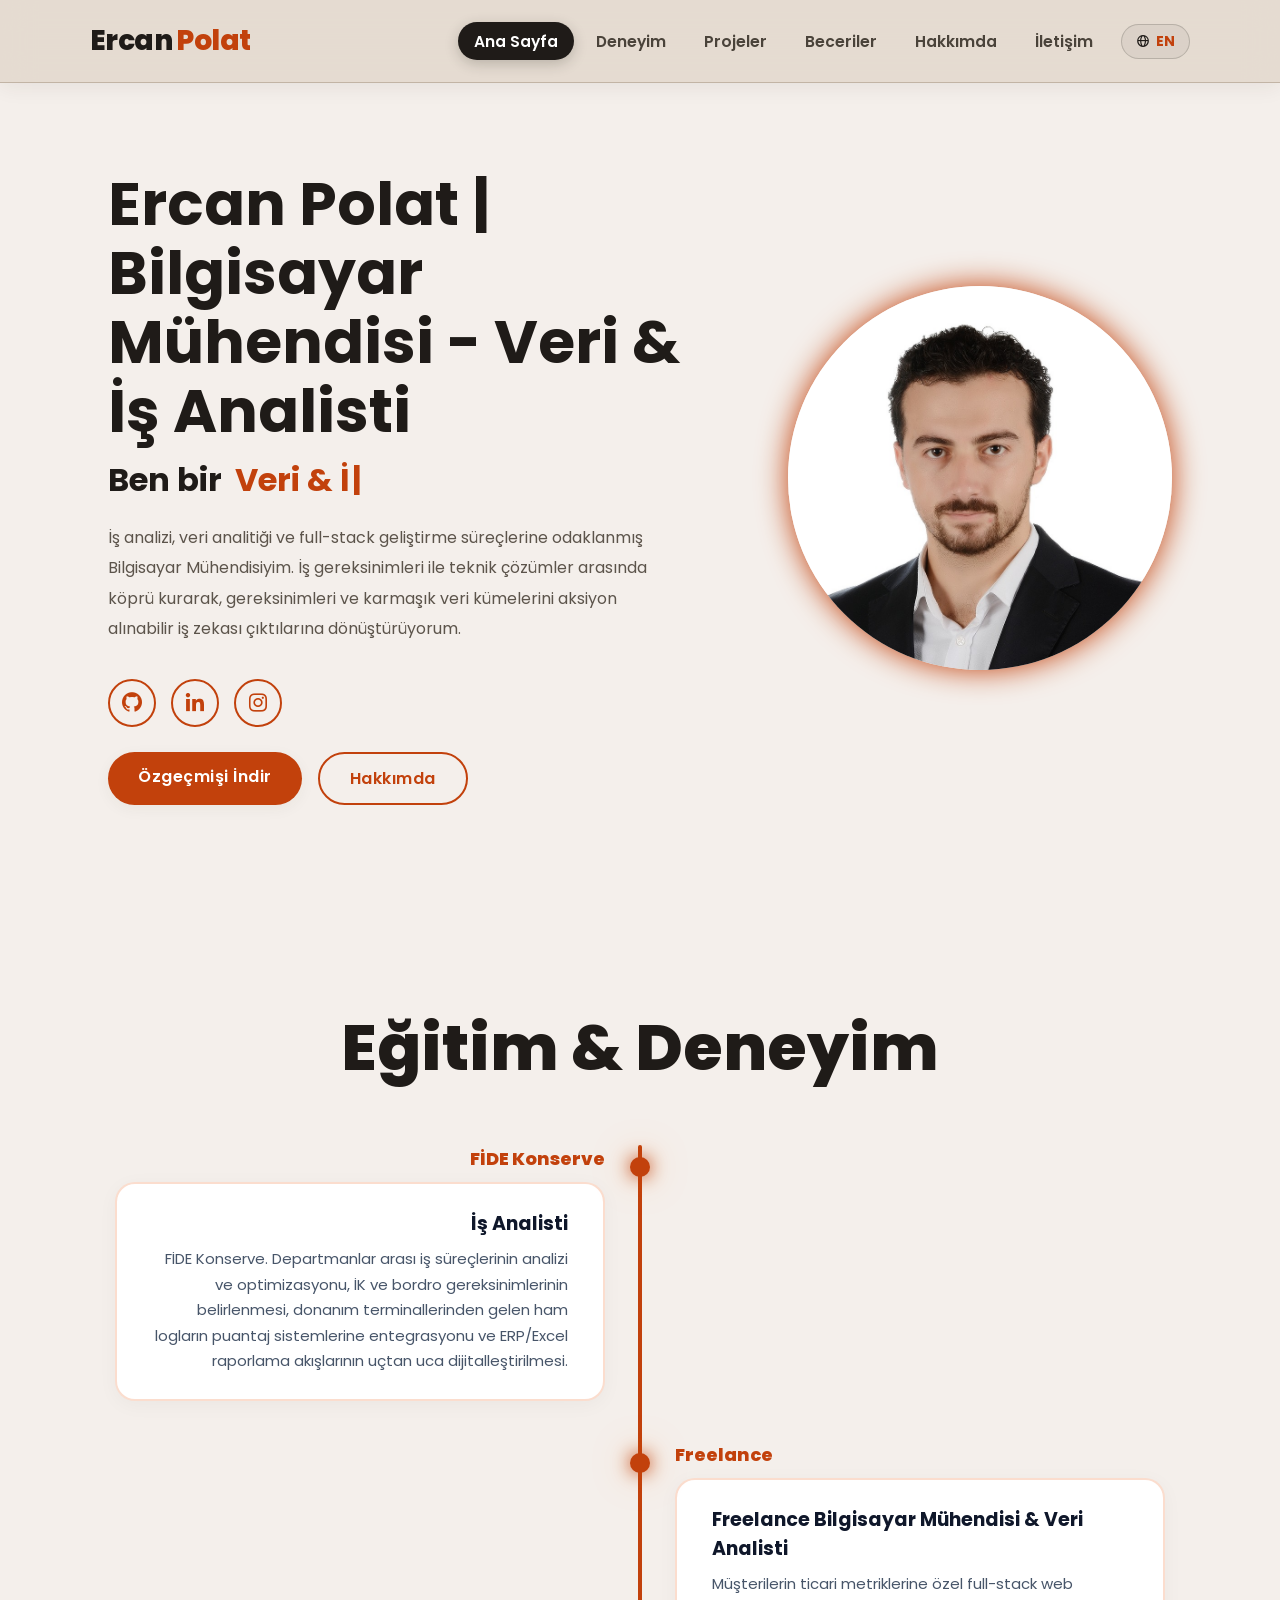
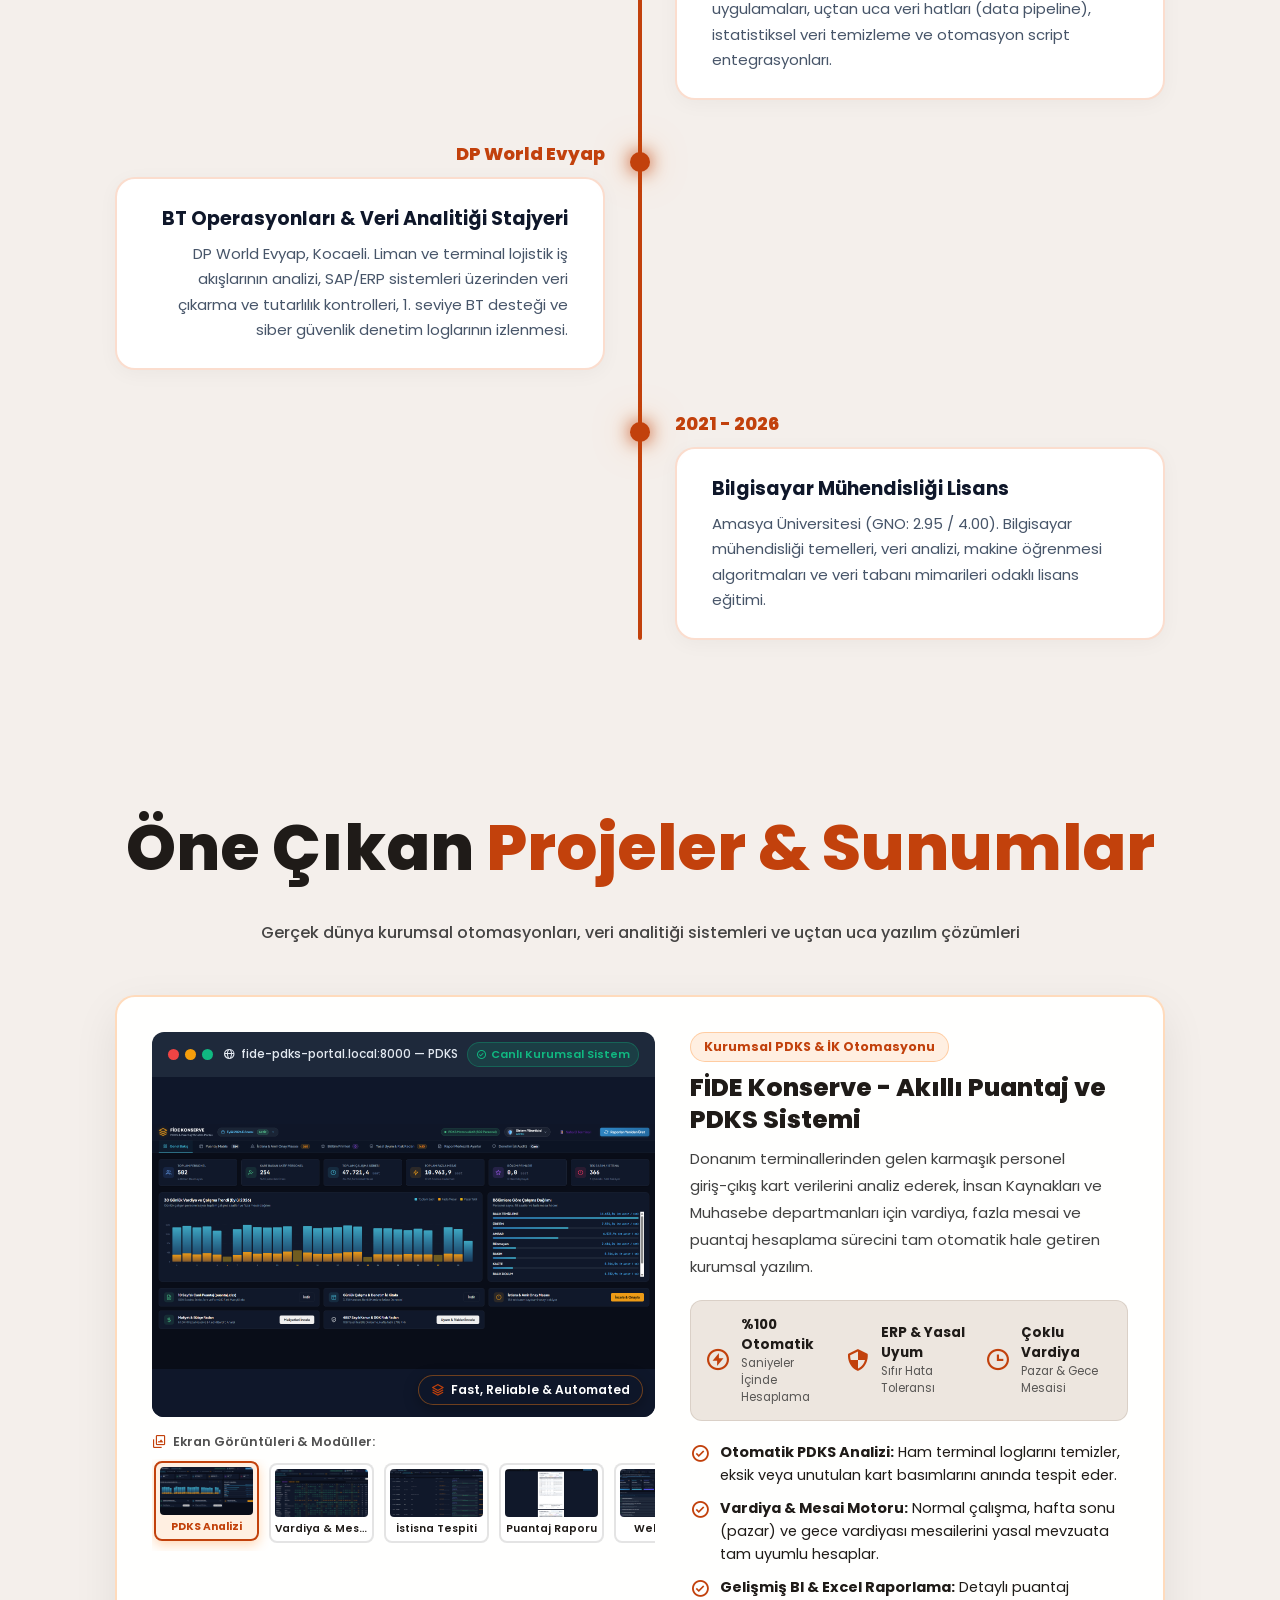
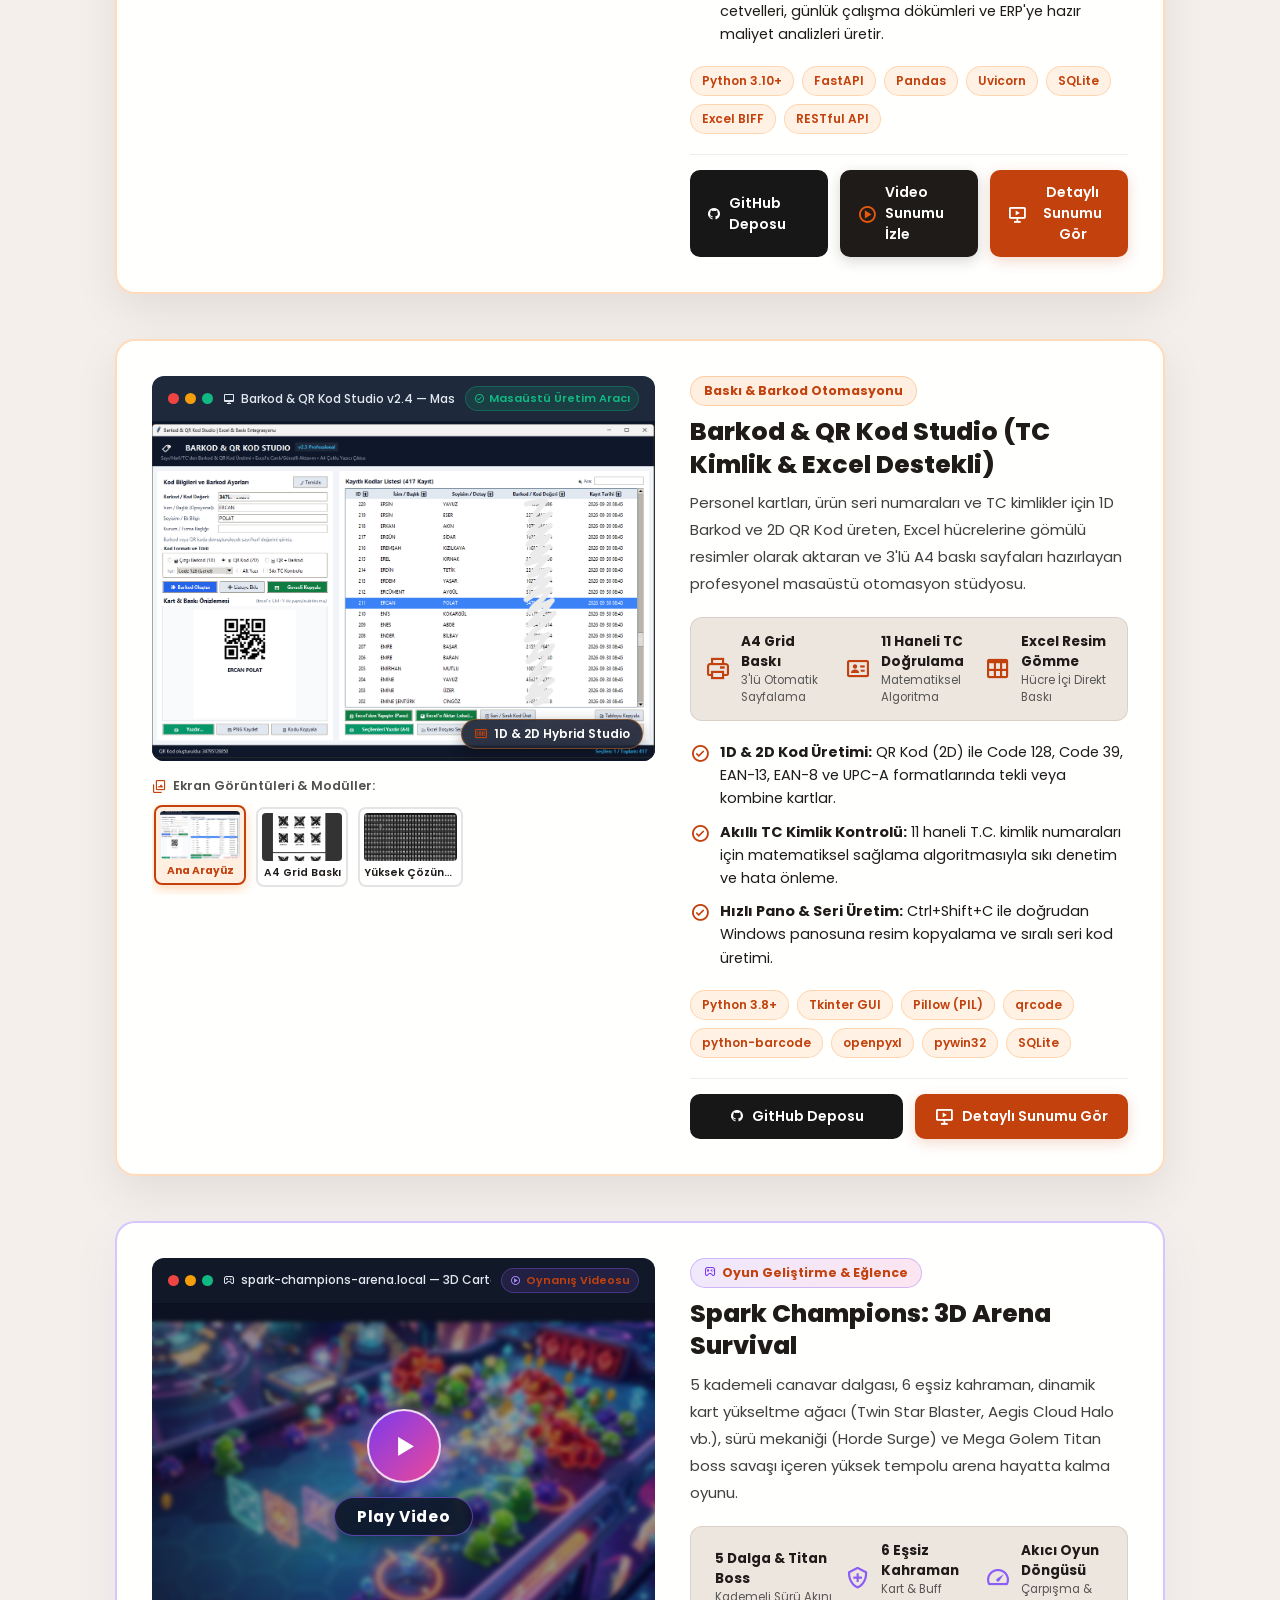
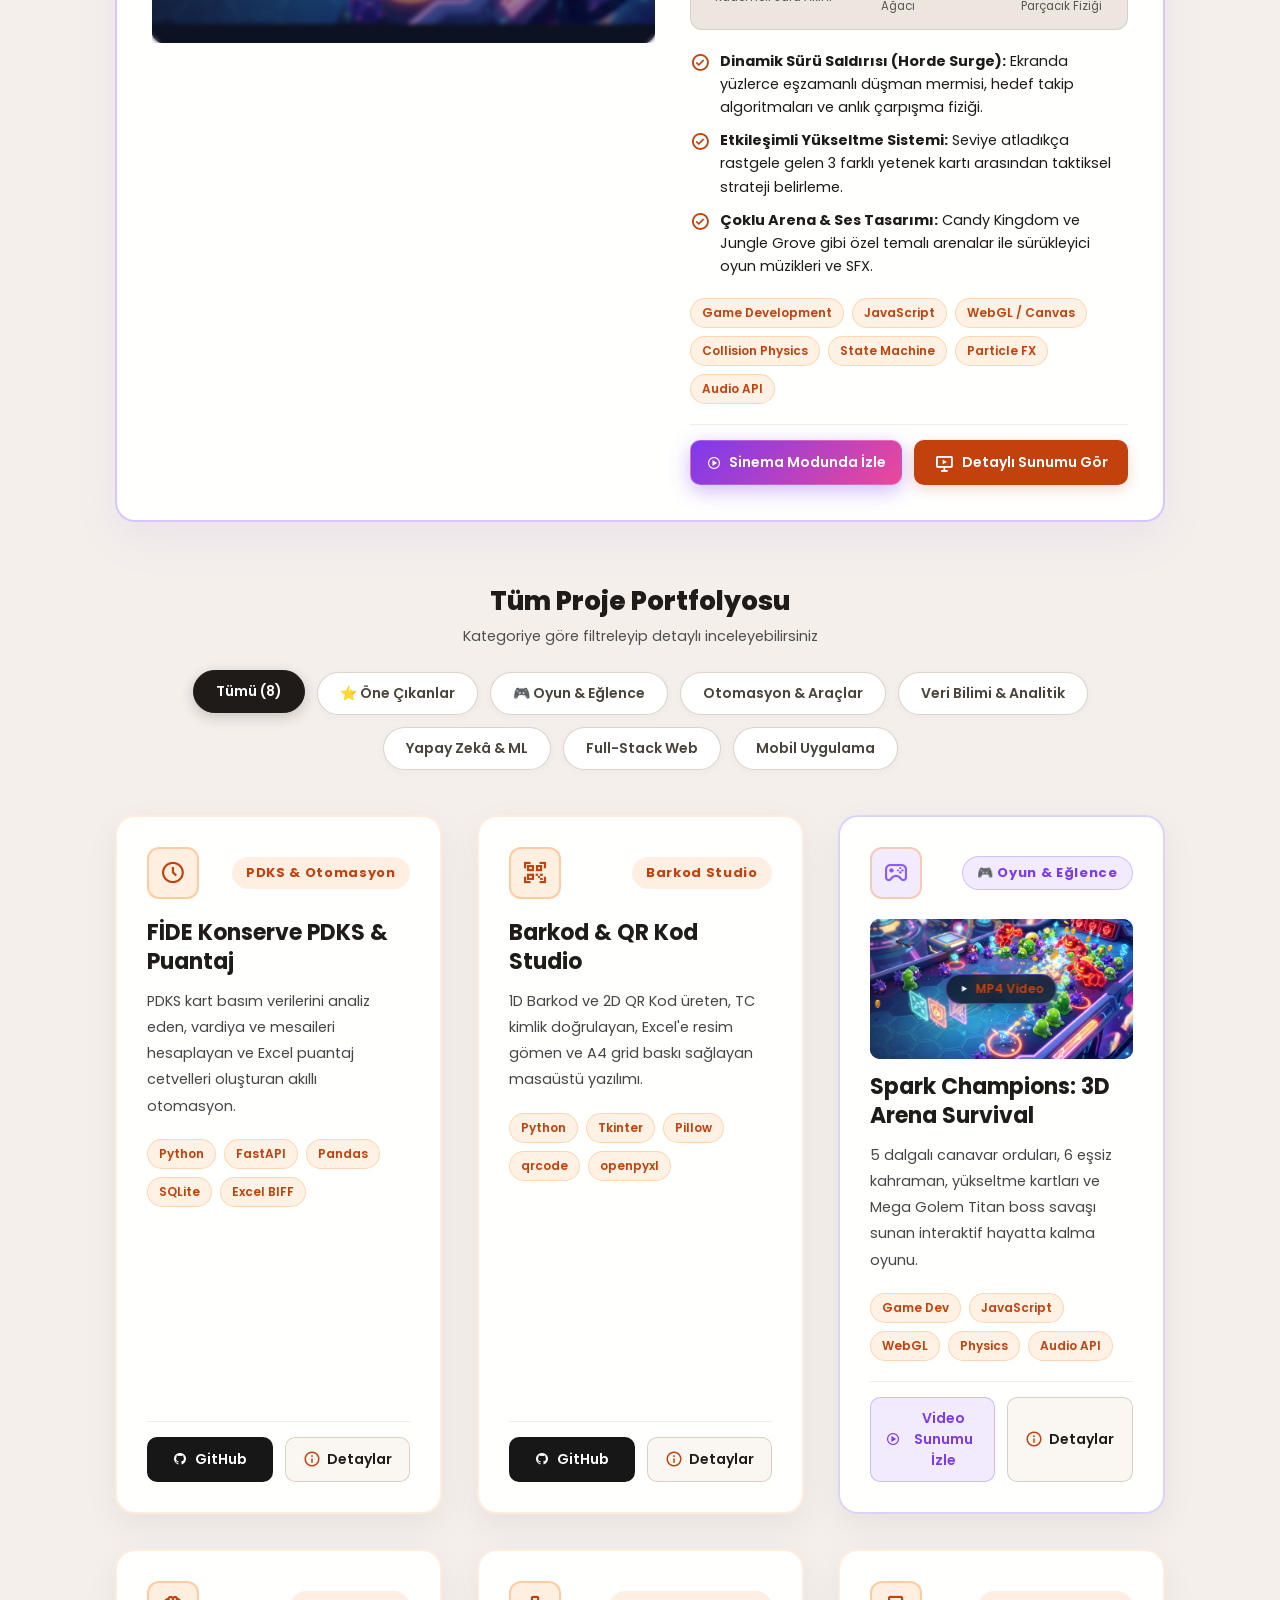
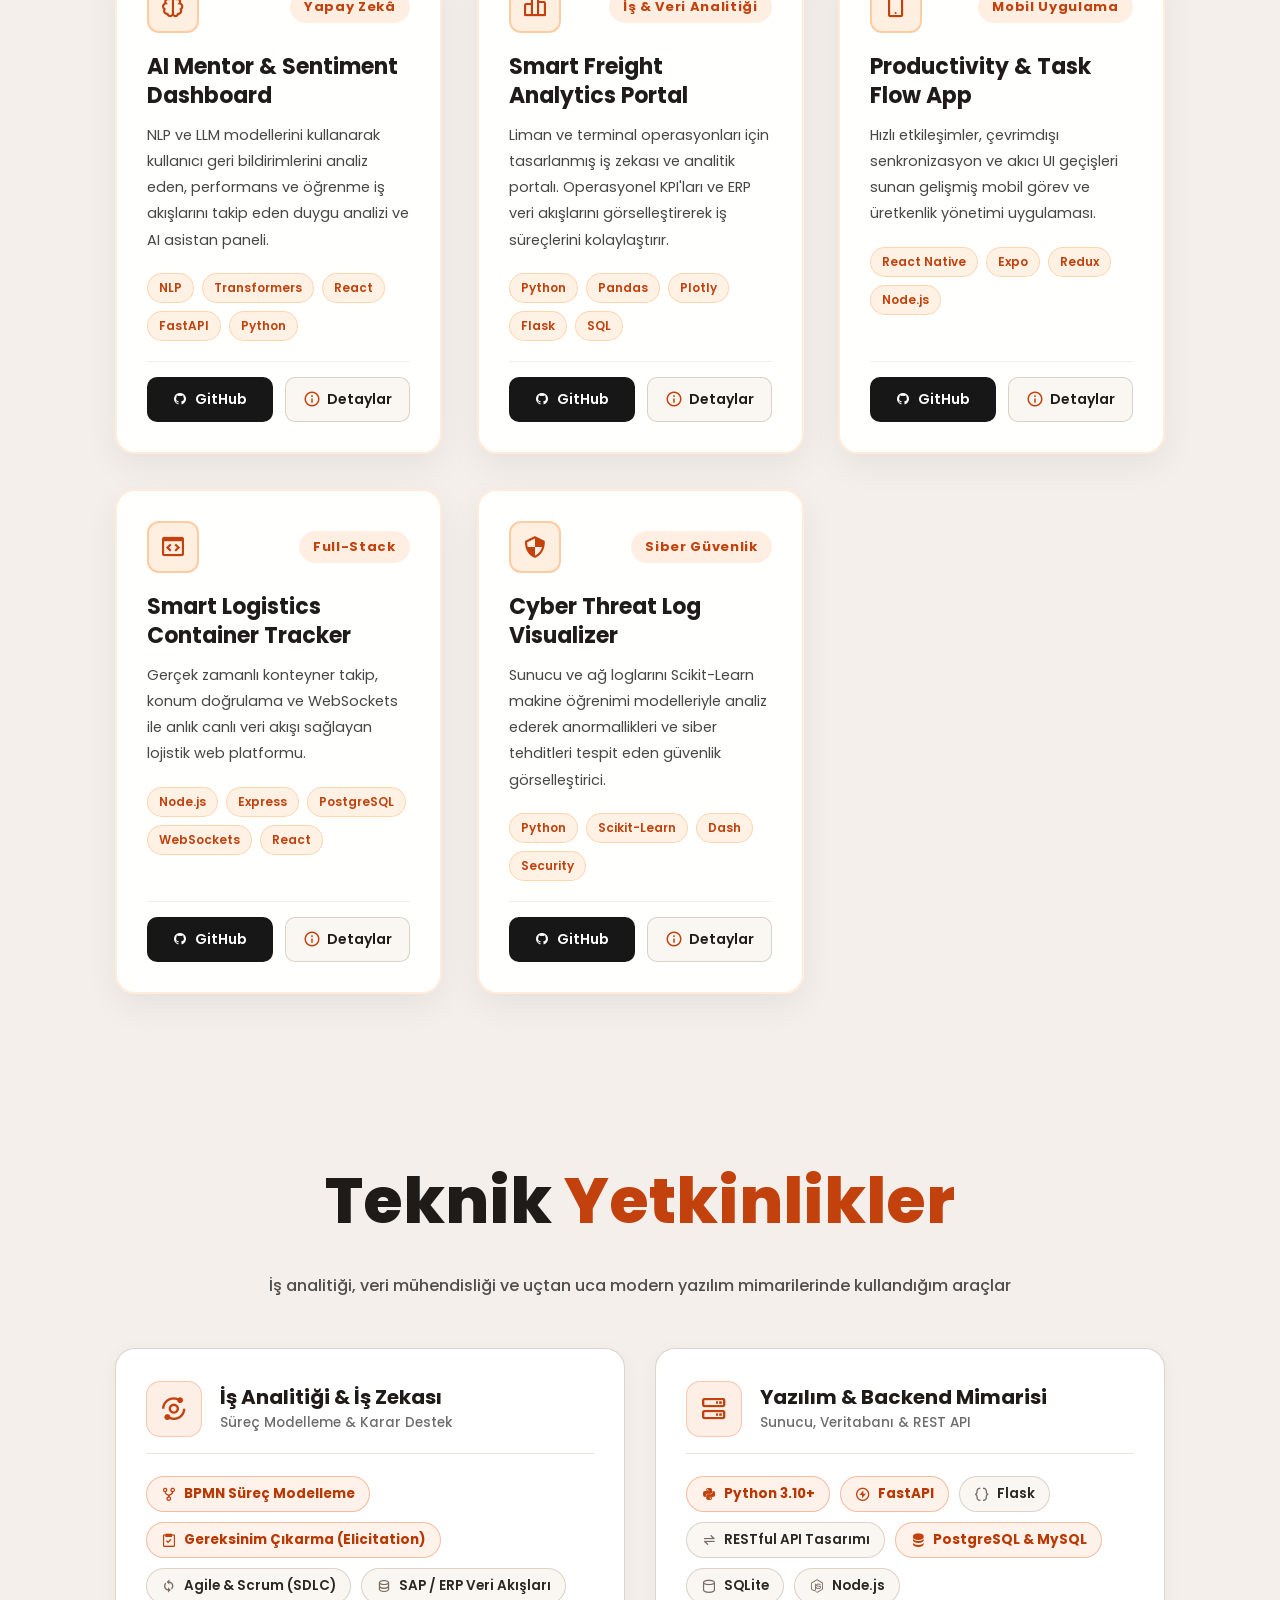
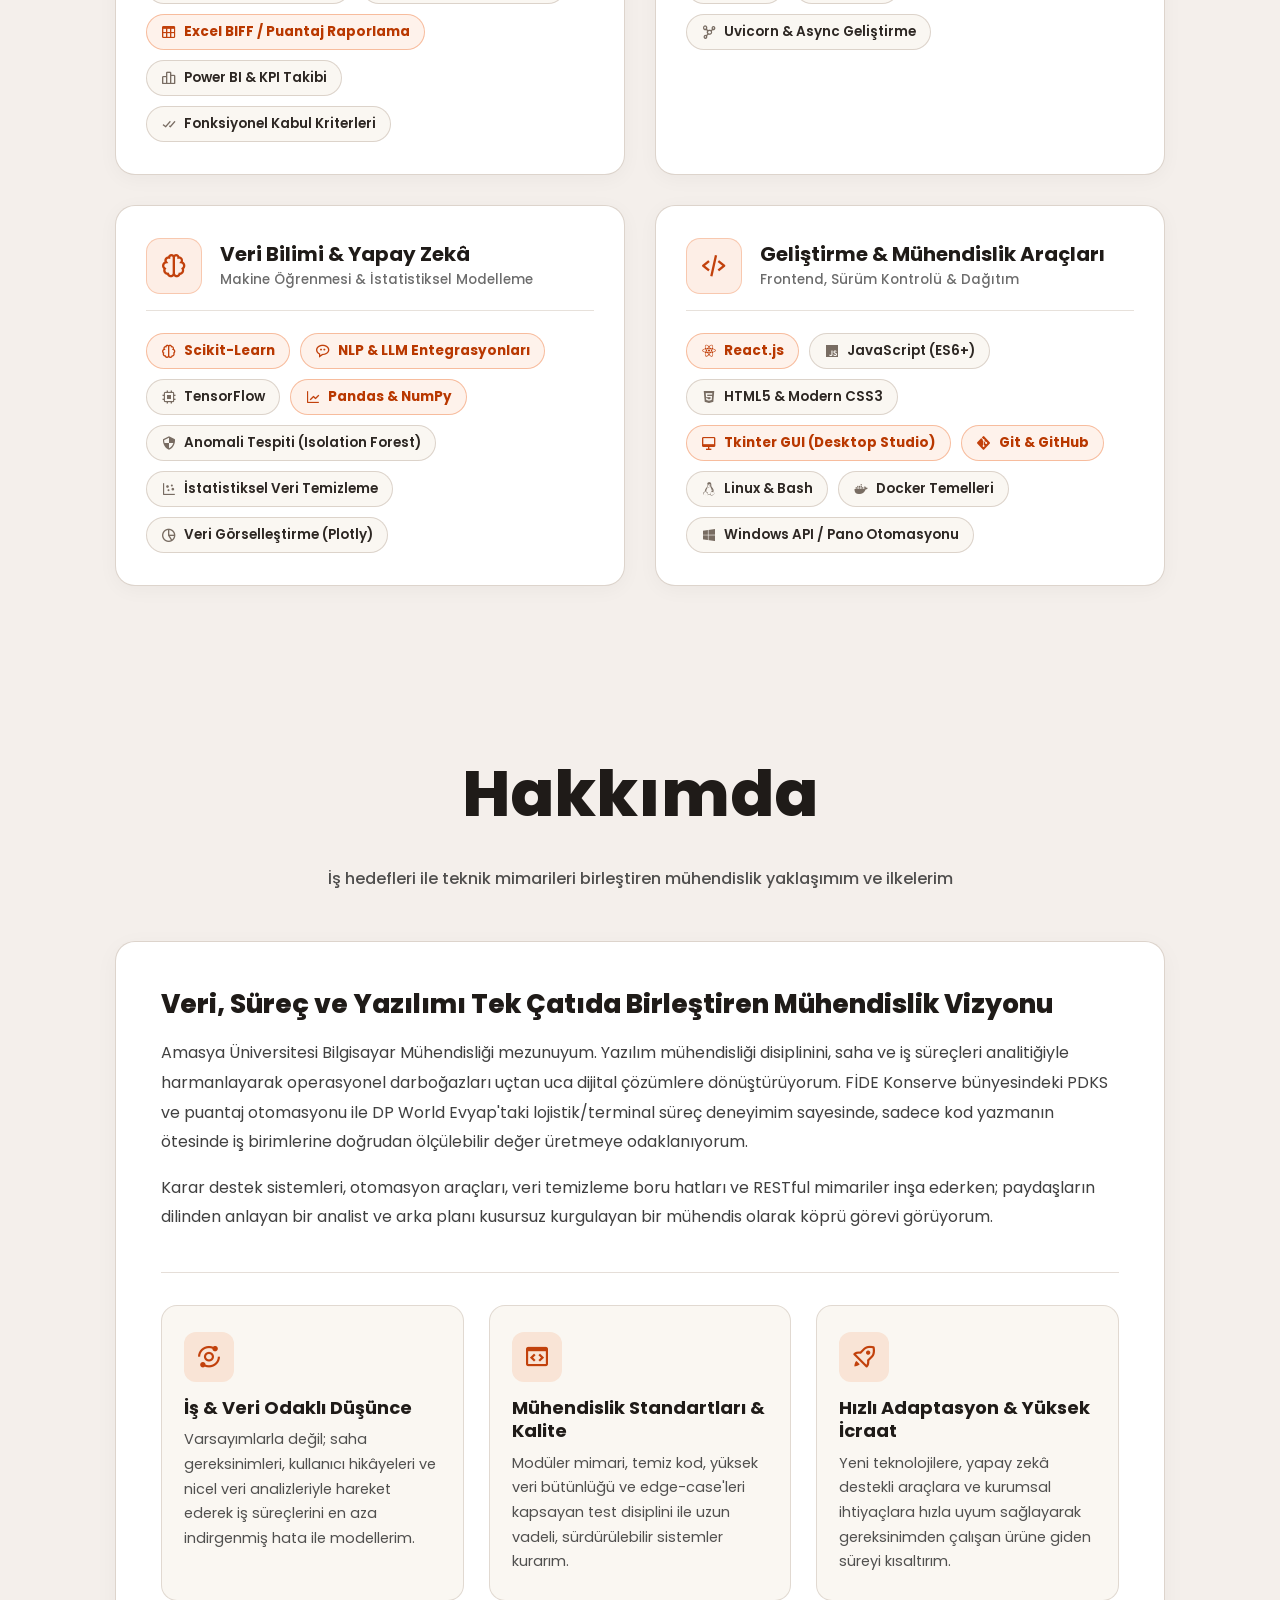
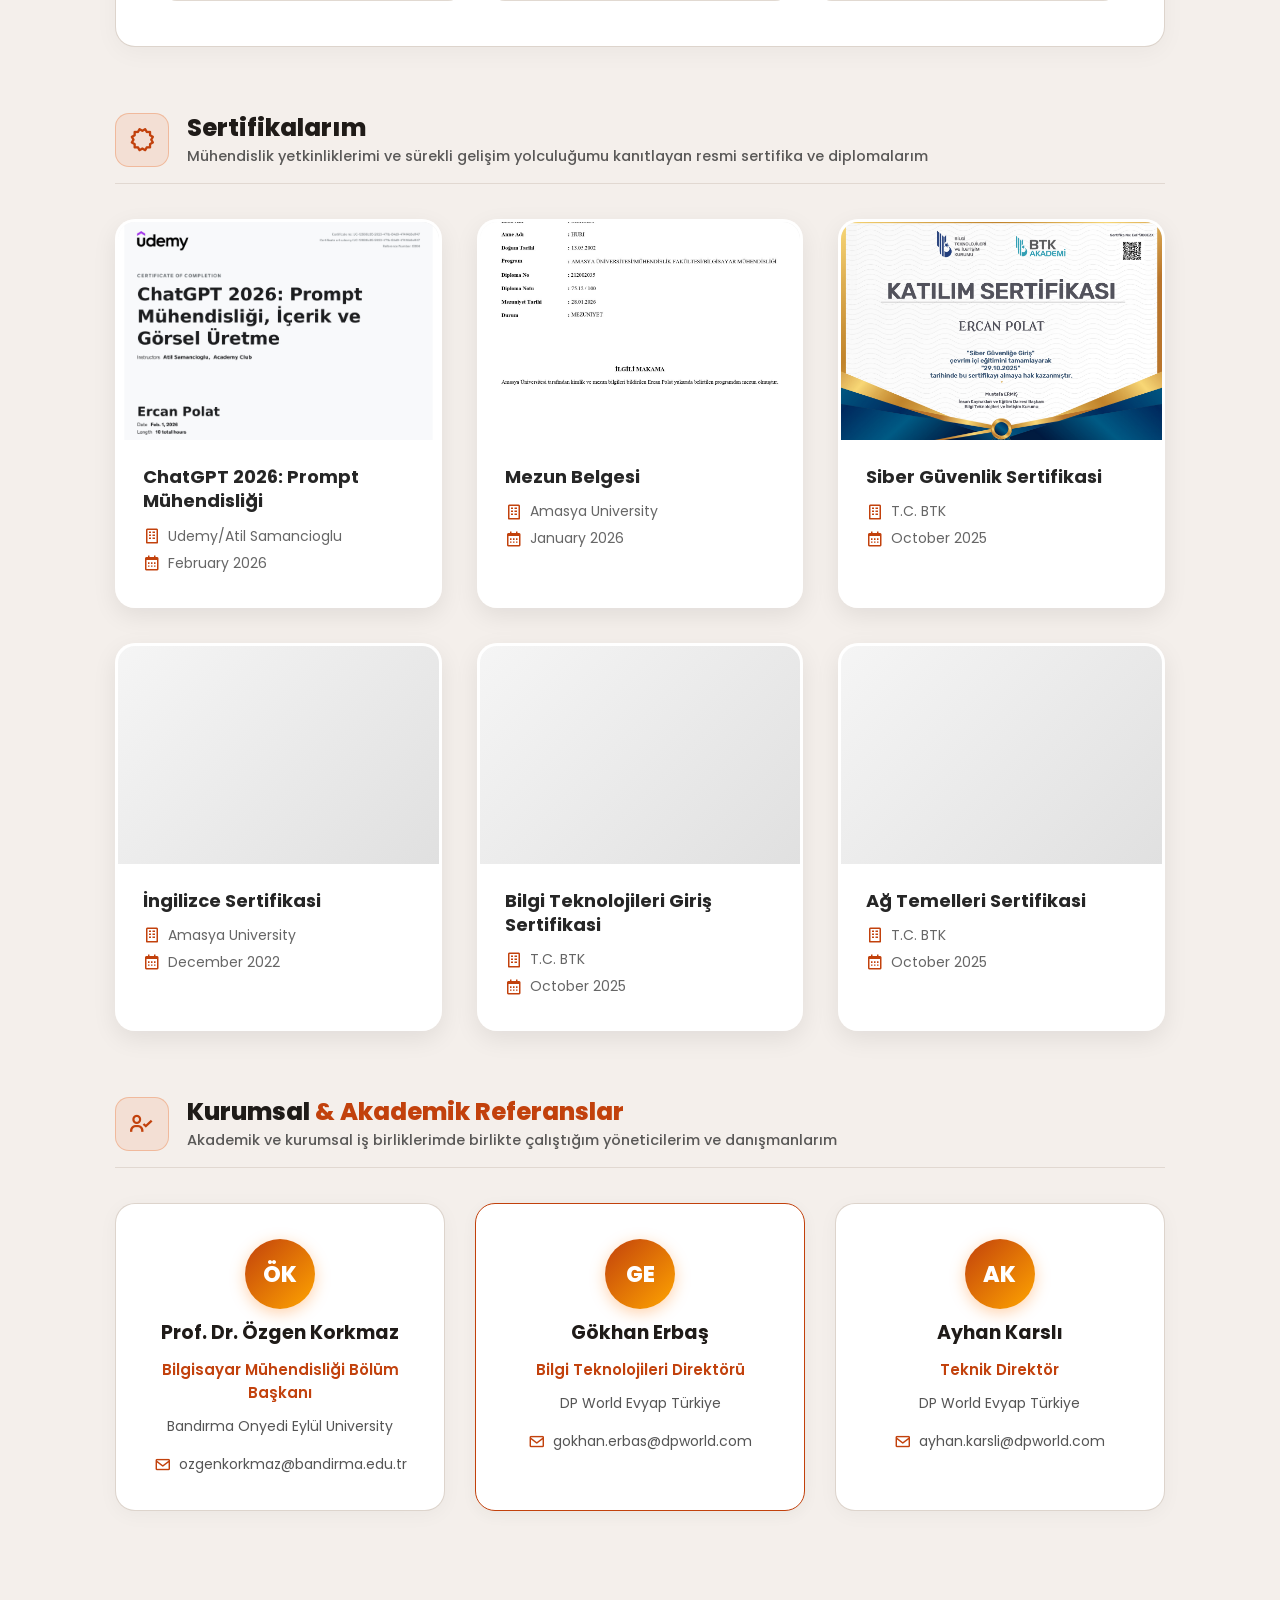
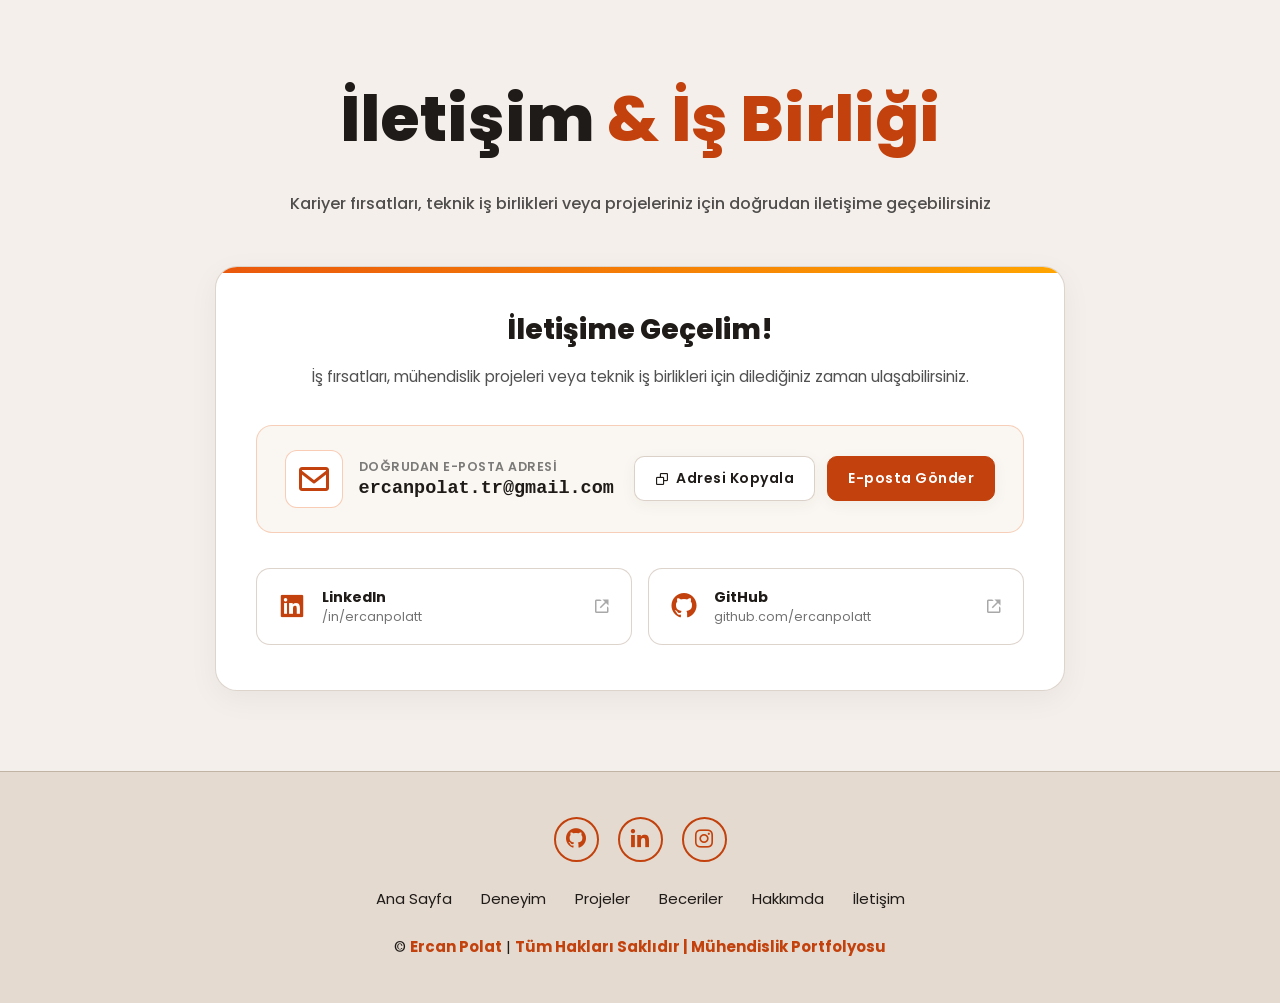
==== commit 5536f3f5: "read me guncellendi" ====
--- a/index.html
+++ b/index.html
@@ -1,50 +1,56 @@
 <!DOCTYPE html>
 <html lang="tr">
-  <head>
-    <meta charset="UTF-8" />
-    <meta name="viewport" content="width=device-width, initial-scale=1.0" />
-    <title>Ercan Polat | Bilgisayar Mühendisi - Veri &amp; İş Analisti</title>
-    <meta name="description" content="Ercan Polat - Bilgisayar Mühendisi, Veri ve İş Analisti. İş analizi, veri analitiği, veri tabanı mimarileri ve iş zekası (BI) portfolyosu." />
-    <meta name="keywords" content="Ercan Polat, Ercan Polat portfolyo, Bilgisayar Mühendisi, Veri Analisti, İş Analisti, Computer Engineer, Data Analyst, Business Analyst, Data Science, SQL, ERP" />
-    <meta name="author" content="Ercan Polat" />
-    <meta name="robots" content="index, follow" />
-    <link rel="canonical" href="https://ercanpolatt.github.io/" />
-    <meta property="og:title" content="Ercan Polat | Bilgisayar Mühendisi - Veri &amp; İş Analisti" />
-    <meta property="og:description" content="Ercan Polat - Bilgisayar Mühendisi, Veri ve İş Analisti kişisel portfolyo ve özgeçmiş sitesi." />
-    <meta property="og:type" content="website" />
-    <meta property="og:url" content="https://ercanpolatt.github.io/" />
-    <meta property="og:image" content="https://ercanpolatt.github.io/img/image.png" />
-    <meta property="og:image:alt" content="Ercan Polat - Bilgisayar Mühendisi, Veri ve İş Analisti Portfolyo Fotoğrafı" />
-    <meta property="og:site_name" content="Ercan Polat" />
-    <meta name="twitter:card" content="summary_large_image" />
-    <meta name="twitter:title" content="Ercan Polat | Bilgisayar Mühendisi - Veri &amp; İş Analisti" />
-    <meta name="twitter:description" content="Ercan Polat - Bilgisayar Mühendisi, Veri ve İş Analisti kişisel portfolyo ve özgeçmiş sitesi." />
-    <meta name="twitter:image" content="https://ercanpolatt.github.io/img/image.png" />
-    <meta name="twitter:image:alt" content="Ercan Polat - Bilgisayar Mühendisi, Veri ve İş Analisti Portfolyo Fotoğrafı" />
-    <meta name="theme-color" content="#0f172a" />
-    
-    <!-- Preconnect & Resource Hints for Performance -->
-    <link rel="preconnect" href="https://fonts.googleapis.com" />
-    <link rel="preconnect" href="https://fonts.gstatic.com" crossorigin />
-    <link rel="preconnect" href="https://unpkg.com" />
-    <link rel="preconnect" href="https://cdnjs.cloudflare.com" />
-    
-    <!-- Google Analytics 4 (GA4) -->
-    <script async src="https://www.googletagmanager.com/gtag/js?id=G-MEASUREMENT_ID"></script>
-    <script>
-      window.dataLayer = window.dataLayer || [];
-      function gtag(){dataLayer.push(arguments);}
-      gtag('js', new Date());
-      gtag('config', 'G-MEASUREMENT_ID', {
-        page_path: window.location.pathname,
-        anonymize_ip: true
-      });
-    </script>
-    
-    <link rel="icon" type="image/png" href="logo.png" />
-    <link rel="stylesheet" href="style.css" />
-    <link href="https://unpkg.com/boxicons@2.1.4/css/boxicons.min.css" rel="stylesheet" />
-    <script type="application/ld+json">
+
+<head>
+  <meta charset="UTF-8" />
+  <meta name="viewport" content="width=device-width, initial-scale=1.0" />
+  <title>Ercan Polat | Bilgisayar Mühendisi - Veri &amp; İş Analisti</title>
+  <meta name="description"
+    content="Ercan Polat - Bilgisayar Mühendisi, Veri ve İş Analisti. İş analizi, veri analitiği, veri tabanı mimarileri ve iş zekası (BI) portfolyosu." />
+  <meta name="keywords"
+    content="Ercan Polat, Ercan Polat portfolyo, Bilgisayar Mühendisi, Veri Analisti, İş Analisti, Computer Engineer, Data Analyst, Business Analyst, Data Science, SQL, ERP" />
+  <meta name="author" content="Ercan Polat" />
+  <meta name="robots" content="index, follow" />
+  <link rel="canonical" href="https://ercanpolatt.github.io/" />
+  <meta property="og:title" content="Ercan Polat | Bilgisayar Mühendisi - Veri &amp; İş Analisti" />
+  <meta property="og:description"
+    content="Ercan Polat - Bilgisayar Mühendisi, Veri ve İş Analisti kişisel portfolyo ve özgeçmiş sitesi." />
+  <meta property="og:type" content="website" />
+  <meta property="og:url" content="https://ercanpolatt.github.io/" />
+  <meta property="og:image" content="https://ercanpolatt.github.io/img/image.png" />
+  <meta property="og:image:alt" content="Ercan Polat - Bilgisayar Mühendisi, Veri ve İş Analisti Portfolyo Fotoğrafı" />
+  <meta property="og:site_name" content="Ercan Polat" />
+  <meta name="twitter:card" content="summary_large_image" />
+  <meta name="twitter:title" content="Ercan Polat | Bilgisayar Mühendisi - Veri &amp; İş Analisti" />
+  <meta name="twitter:description"
+    content="Ercan Polat - Bilgisayar Mühendisi, Veri ve İş Analisti kişisel portfolyo ve özgeçmiş sitesi." />
+  <meta name="twitter:image" content="https://ercanpolatt.github.io/img/image.png" />
+  <meta name="twitter:image:alt"
+    content="Ercan Polat - Bilgisayar Mühendisi, Veri ve İş Analisti Portfolyo Fotoğrafı" />
+  <meta name="theme-color" content="#0f172a" />
+
+  <!-- Preconnect & Resource Hints for Performance -->
+  <link rel="preconnect" href="https://fonts.googleapis.com" />
+  <link rel="preconnect" href="https://fonts.gstatic.com" crossorigin />
+  <link rel="preconnect" href="https://unpkg.com" />
+  <link rel="preconnect" href="https://cdnjs.cloudflare.com" />
+
+  <!-- Google Analytics 4 (GA4) -->
+  <script async src="https://www.googletagmanager.com/gtag/js?id=G-MEASUREMENT_ID"></script>
+  <script>
+    window.dataLayer = window.dataLayer || [];
+    function gtag() { dataLayer.push(arguments); }
+    gtag('js', new Date());
+    gtag('config', 'G-MEASUREMENT_ID', {
+      page_path: window.location.pathname,
+      anonymize_ip: true
+    });
+  </script>
+
+  <link rel="icon" type="image/png" href="logo.png" />
+  <link rel="stylesheet" href="style.css" />
+  <link href="https://unpkg.com/boxicons@2.1.4/css/boxicons.min.css" rel="stylesheet" />
+  <script type="application/ld+json">
       {
         "@context": "https://schema.org",
         "@type": "Person",
@@ -72,12 +78,13 @@
         ]
       }
     </script>
-  </head>
-  <body>
-    <!-- Top Scroll Progress Bar -->
-    <div id="scroll-progress" class="scroll-progress-bar" aria-hidden="true"></div>
-
-    <main>
+</head>
+
+<body>
+  <!-- Top Scroll Progress Bar -->
+  <div id="scroll-progress" class="scroll-progress-bar" aria-hidden="true"></div>
+
+  <main>
 
     <!-- HEADER -->
     <header class="header">
@@ -93,7 +100,8 @@
         <a href="#skills" data-i18n="nav-skills">Beceriler</a>
         <a href="#about" data-i18n="nav-about">Hakkımda</a>
         <a href="#contact" data-i18n="nav-contact">İletişim</a>
-        <button class="lang-toggle-btn" id="lang-toggle" title="Dil Değiştir / Switch Language" aria-label="Dil Değiştir / Switch Language">
+        <button class="lang-toggle-btn" id="lang-toggle" title="Dil Değiştir / Switch Language"
+          aria-label="Dil Değiştir / Switch Language">
           <i class='bx bx-globe'></i> <span id="lang-text">TR</span>
         </button>
       </nav>
@@ -103,24 +111,33 @@
     <section class="home" id="home">
       <div class="home-content">
         <h1 data-i18n="hero-title">Ercan Polat | Computer Engineer - Data &amp; Business Analyst</h1>
-        <h3 class="text-animation"><span class="hero-im-text" data-i18n="hero-im">I'm a</span> <span class="typing-text"></span><span class="typing-cursor">|</span></h3>
+        <h3 class="text-animation"><span class="hero-im-text" data-i18n="hero-im">I'm a</span> <span
+            class="typing-text"></span><span class="typing-cursor">|</span></h3>
         <p data-i18n="hero-desc">
-          I am Ercan Polat, a computer engineering graduate and computer engineer specializing in artificial intelligence, full-stack web development, machine learning, and data science. I build modern digital products, practical solutions, and user-focused applications with clean code and continuous learning.
+          I am Ercan Polat, a computer engineering graduate and computer engineer specializing in artificial
+          intelligence, full-stack web development, machine learning, and data science. I build modern digital products,
+          practical solutions, and user-focused applications with clean code and continuous learning.
         </p>
         <div class="social-icons">
-          <a href="https://github.com/ercanpolatt" target="_blank" rel="noopener noreferrer" aria-label="Ercan Polat GitHub"><i class="bx bxl-github"></i></a>
-          <a href="https://www.linkedin.com/in/ercanpolatt/" target="_blank" rel="noopener noreferrer" aria-label="Ercan Polat LinkedIn"><i class="bx bxl-linkedin"></i></a>
-          <a href="https://www.instagram.com/ercann.plt/" target="_blank" rel="noopener noreferrer" aria-label="Ercan Polat Instagram"><i class="bx bxl-instagram"></i></a>
-        </div>
-        
+          <a href="https://github.com/ercanpolatt" target="_blank" rel="noopener noreferrer"
+            aria-label="Ercan Polat GitHub"><i class="bx bxl-github"></i></a>
+          <a href="https://www.linkedin.com/in/ercanpolatt/" target="_blank" rel="noopener noreferrer"
+            aria-label="Ercan Polat LinkedIn"><i class="bx bxl-linkedin"></i></a>
+          <a href="https://www.instagram.com/ercann.plt/" target="_blank" rel="noopener noreferrer"
+            aria-label="Ercan Polat Instagram"><i class="bx bxl-instagram"></i></a>
+        </div>
+
         <div class="btn-group">
-          <a href="./cv/Ercan_Polat.pdf" class="btn" target="_blank" rel="noopener noreferrer" data-i18n="btn-cv" id="cv-download-btn">Özgeçmişi İndir</a>
+          <a href="./cv/Ercan_Polat.pdf" class="btn" target="_blank" rel="noopener noreferrer" data-i18n="btn-cv"
+            id="cv-download-btn">Özgeçmişi İndir</a>
           <a href="#about" class="btn" data-i18n="btn-about">Hakkımda</a>
         </div>
       </div>
 
       <div class="home-img">
-        <img src="img/image.png" alt="Ercan Polat - Bilgisayar Mühendisi, Veri ve İş Analisti Profil Fotoğrafı" title="Ercan Polat | Bilgisayar Mühendisi - Veri &amp; İş Analisti" loading="eager" fetchpriority="high" width="380" height="380" />
+        <img src="img/image.png" alt="Ercan Polat - Bilgisayar Mühendisi, Veri ve İş Analisti Profil Fotoğrafı"
+          title="Ercan Polat | Bilgisayar Mühendisi - Veri &amp; İş Analisti" loading="eager" fetchpriority="high"
+          width="380" height="380" />
       </div>
     </section>
 
@@ -133,7 +150,9 @@
           <div class="timeline-date">FİDE Konserve</div>
           <div class="timeline-content">
             <h3 data-i18n="edu-fide-title">Business Analyst</h3>
-            <p data-i18n="edu-fide-desc">FİDE Konserve bünyesinde departmanlar arası iş süreçlerinin analizi, İK ve bordro gereksinimlerinin modellenmesi, donanım kart terminallerinden gelen verilerin PDKS ve puantaj sistemlerine entegrasyonu ve ERP/Excel tabanlı raporlama akışlarının uçtan uca dijitalleştirilmesi.</p>
+            <p data-i18n="edu-fide-desc">FİDE Konserve bünyesinde departmanlar arası iş süreçlerinin analizi, İK ve
+              bordro gereksinimlerinin modellenmesi, donanım kart terminallerinden gelen verilerin PDKS ve puantaj
+              sistemlerine entegrasyonu ve ERP/Excel tabanlı raporlama akışlarının uçtan uca dijitalleştirilmesi.</p>
           </div>
         </div>
         <div class="timeline-item">
@@ -141,7 +160,9 @@
           <div class="timeline-date">Freelance</div>
           <div class="timeline-content">
             <h3 data-i18n="edu-3-title">Freelance Computer Engineer &amp; Data Analyst</h3>
-            <p data-i18n="edu-3-desc">End-to-end development of custom full-stack web applications, data pipelines, statistical data cleaning, and automated SQL/NoSQL database workflows tailored to client business metrics.</p>
+            <p data-i18n="edu-3-desc">End-to-end development of custom full-stack web applications, data pipelines,
+              statistical data cleaning, and automated SQL/NoSQL database workflows tailored to client business metrics.
+            </p>
           </div>
         </div>
         <div class="timeline-item">
@@ -149,7 +170,9 @@
           <div class="timeline-date">DP World Evyap</div>
           <div class="timeline-content">
             <h3 data-i18n="edu-2-title">IT &amp; Data Analytics Specialist Intern</h3>
-            <p data-i18n="edu-2-desc">Analyzed operational logistics workflows, maintained high data quality using SAP/ERP systems, provided first-line IT operations support, and contributed to cyber security audit log monitoring.</p>
+            <p data-i18n="edu-2-desc">Analyzed operational logistics workflows, maintained high data quality using
+              SAP/ERP systems, provided first-line IT operations support, and contributed to cyber security audit log
+              monitoring.</p>
           </div>
         </div>
         <div class="timeline-item">
@@ -157,7 +180,9 @@
           <div class="timeline-date">2021 - 2026</div>
           <div class="timeline-content">
             <h3 data-i18n="edu-1-title">Computer Engineering</h3>
-            <p data-i18n="edu-1-desc">Amasya University (GPA: 2.95 / 4.00). Focused on computer engineering fundamentals, data analysis, machine learning algorithms, database architectures, and software engineering principles.</p>
+            <p data-i18n="edu-1-desc">Amasya University (GPA: 2.95 / 4.00). Focused on computer engineering
+              fundamentals, data analysis, machine learning algorithms, database architectures, and software engineering
+              principles.</p>
           </div>
         </div>
       </div>
@@ -166,8 +191,9 @@
     <!-- PROJECTS -->
     <section class="projects" id="projects">
       <h2 class="heading" data-i18n="heading-projects">Öne Çıkan <span>Projeler &amp; Sunumlar</span></h2>
-      <p class="projects-subtitle" data-i18n="projects-subtitle">Gerçek dünya kurumsal otomasyonları, veri analitiği sistemleri ve uçtan uca yazılım çözümleri</p>
-      
+      <p class="projects-subtitle" data-i18n="projects-subtitle">Gerçek dünya kurumsal otomasyonları, veri analitiği
+        sistemleri ve uçtan uca yazılım çözümleri</p>
+
       <!-- SPOTLIGHT / AMİRAL GEMİSİ PROJE SUNUMLARI -->
       <div class="projects-spotlight">
         <!-- SPOTLIGHT 1: PUANTAJ VE PDKS SİSTEMİ -->
@@ -179,12 +205,14 @@
                 <span class="dot yellow"></span>
                 <span class="dot green"></span>
               </div>
-              <div class="window-title"><i class='bx bx-globe'></i> fide-pdks-portal.local:8000 &mdash; PDKS &amp; Puantaj Portalı</div>
+              <div class="window-title"><i class='bx bx-globe'></i> fide-pdks-portal.local:8000 &mdash; PDKS &amp;
+                Puantaj Portalı</div>
               <span class="window-status"><i class='bx bx-check-circle'></i> Canlı Kurumsal Sistem</span>
             </div>
 
             <div class="spotlight-preview-frame">
-              <img src="img/projects/puantaj/app_screen_1.png" alt="FİDE Konserve Puantaj Sistemi" class="spotlight-main-img" id="spotlight-img-puantaj" loading="lazy" />
+              <img src="img/projects/puantaj/app_screen_1.png" alt="FİDE Konserve Puantaj Sistemi"
+                class="spotlight-main-img" id="spotlight-img-puantaj" loading="lazy" />
               <div class="preview-overlay-badge">
                 <i class='bx bx-layer'></i> Fast, Reliable &amp; Automated
               </div>
@@ -194,27 +222,33 @@
             <div class="spotlight-thumbs-wrapper">
               <span class="thumbs-label"><i class='bx bx-images'></i> Ekran Görüntüleri &amp; Modüller:</span>
               <div class="spotlight-thumbs" data-target="spotlight-img-puantaj">
-                <button type="button" class="thumb-btn active" data-img="img/projects/puantaj/app_screen_1.png" title="PDKS Analizi">
+                <button type="button" class="thumb-btn active" data-img="img/projects/puantaj/app_screen_1.png"
+                  title="PDKS Analizi">
                   <img src="img/projects/puantaj/app_screen_1.png" alt="PDKS Analizi" />
                   <span>PDKS Analizi</span>
                 </button>
-                <button type="button" class="thumb-btn" data-img="img/projects/puantaj/app_screen_2.png" title="Vardiya Hesaplama">
+                <button type="button" class="thumb-btn" data-img="img/projects/puantaj/app_screen_2.png"
+                  title="Vardiya Hesaplama">
                   <img src="img/projects/puantaj/app_screen_2.png" alt="Vardiya Hesaplama" />
                   <span>Vardiya &amp; Mesai</span>
                 </button>
-                <button type="button" class="thumb-btn" data-img="img/projects/puantaj/app_screen_3.png" title="İstisna Yönetimi">
+                <button type="button" class="thumb-btn" data-img="img/projects/puantaj/app_screen_3.png"
+                  title="İstisna Yönetimi">
                   <img src="img/projects/puantaj/app_screen_3.png" alt="İstisna Yönetimi" />
                   <span>İstisna Tespiti</span>
                 </button>
-                <button type="button" class="thumb-btn" data-img="img/projects/puantaj/app_screen_4.png" title="Puantaj Cetveli">
+                <button type="button" class="thumb-btn" data-img="img/projects/puantaj/app_screen_4.png"
+                  title="Puantaj Cetveli">
                   <img src="img/projects/puantaj/app_screen_4.png" alt="Puantaj Cetveli" />
                   <span>Puantaj Raporu</span>
                 </button>
-                <button type="button" class="thumb-btn" data-img="img/projects/puantaj/app_screen_5.png" title="Yönetim Dashboard">
+                <button type="button" class="thumb-btn" data-img="img/projects/puantaj/app_screen_5.png"
+                  title="Yönetim Dashboard">
                   <img src="img/projects/puantaj/app_screen_5.png" alt="Yönetim Dashboard" />
                   <span>Web Portal</span>
                 </button>
-                <button type="button" class="thumb-btn" data-img="img/projects/puantaj/app_screen_6.png" title="Sistem Mimarisi">
+                <button type="button" class="thumb-btn" data-img="img/projects/puantaj/app_screen_6.png"
+                  title="Sistem Mimarisi">
                   <img src="img/projects/puantaj/app_screen_6.png" alt="Sistem Mimarisi" />
                   <span>Sistem Yapısı</span>
                 </button>
@@ -229,7 +263,9 @@
               </div>
               <h3 class="spotlight-title" data-i18n="spotlight-fide-title">Akıllı Puantaj ve PDKS Sistemi</h3>
               <p class="spotlight-desc" data-i18n="spotlight-fide-desc">
-                Donanım terminallerinden gelen karmaşık personel giriş-çıkış kart verilerini analiz ederek, İnsan Kaynakları ve Muhasebe departmanları için vardiya, fazla mesai ve puantaj hesaplama sürecini tam otomatik hale getiren kurumsal yazılım.
+                Donanım terminallerinden gelen karmaşık personel giriş-çıkış kart verilerini analiz ederek, İnsan
+                Kaynakları ve Muhasebe departmanları için vardiya, fazla mesai ve puantaj hesaplama sürecini tam
+                otomatik hale getiren kurumsal yazılım.
               </p>
             </div>
 
@@ -260,15 +296,18 @@
             <ul class="spotlight-highlights">
               <li>
                 <i class='bx bx-check-circle'></i>
-                <div><strong>Otomatik PDKS Analizi:</strong> Ham terminal loglarını temizler, eksik veya unutulan kart basımlarını anında tespit eder.</div>
+                <div><strong>Otomatik PDKS Analizi:</strong> Ham terminal loglarını temizler, eksik veya unutulan kart
+                  basımlarını anında tespit eder.</div>
               </li>
               <li>
                 <i class='bx bx-check-circle'></i>
-                <div><strong>Vardiya &amp; Mesai Motoru:</strong> Normal çalışma, hafta sonu (pazar) ve gece vardiyası mesailerini yasal mevzuata tam uyumlu hesaplar.</div>
+                <div><strong>Vardiya &amp; Mesai Motoru:</strong> Normal çalışma, hafta sonu (pazar) ve gece vardiyası
+                  mesailerini yasal mevzuata tam uyumlu hesaplar.</div>
               </li>
               <li>
                 <i class='bx bx-check-circle'></i>
-                <div><strong>Gelişmiş BI &amp; Excel Raporlama:</strong> Detaylı puantaj cetvelleri, günlük çalışma dökümleri ve ERP'ye hazır maliyet analizleri üretir.</div>
+                <div><strong>Gelişmiş BI &amp; Excel Raporlama:</strong> Detaylı puantaj cetvelleri, günlük çalışma
+                  dökümleri ve ERP'ye hazır maliyet analizleri üretir.</div>
               </li>
             </ul>
 
@@ -283,10 +322,12 @@
             </div>
 
             <div class="spotlight-actions">
-              <a href="https://github.com/ercanpolatt/personel-pdks-verisini-puantaja-isleme" target="_blank" rel="noopener noreferrer" class="project-btn btn-github">
+              <a href="https://github.com/ercanpolatt/personel-pdks-verisini-puantaja-isleme" target="_blank"
+                rel="noopener noreferrer" class="project-btn btn-github">
                 <i class='bx bxl-github'></i> GitHub Deposu
               </a>
-              <a href="https://youtu.be/OnxTkWwbZQA" target="_blank" rel="noopener noreferrer" class="project-btn btn-video">
+              <a href="https://youtu.be/OnxTkWwbZQA" target="_blank" rel="noopener noreferrer"
+                class="project-btn btn-video">
                 <i class='bx bx-play-circle'></i> <span data-i18n="btn-video">Video Sunumu İzle</span>
               </a>
               <button type="button" class="project-btn btn-details btn-spotlight-details" data-project="puantaj">
@@ -305,12 +346,14 @@
                 <span class="dot yellow"></span>
                 <span class="dot green"></span>
               </div>
-              <div class="window-title"><i class='bx bx-desktop'></i> Barkod &amp; QR Kod Studio v2.4 &mdash; Masaüstü Uygulaması</div>
+              <div class="window-title"><i class='bx bx-desktop'></i> Barkod &amp; QR Kod Studio v2.4 &mdash; Masaüstü
+                Uygulaması</div>
               <span class="window-status"><i class='bx bx-check-circle'></i> Masaüstü Üretim Aracı</span>
             </div>
 
             <div class="spotlight-preview-frame">
-              <img src="img/projects/qr-code/uygulama_arayuzu.png" alt="Barkod ve QR Kod Studio Arayüzü" class="spotlight-main-img" id="spotlight-img-qrcode" loading="lazy" />
+              <img src="img/projects/qr-code/uygulama_arayuzu.png" alt="Barkod ve QR Kod Studio Arayüzü"
+                class="spotlight-main-img" id="spotlight-img-qrcode" loading="lazy" />
               <div class="preview-overlay-badge">
                 <i class='bx bx-barcode'></i> 1D &amp; 2D Hybrid Studio
               </div>
@@ -320,15 +363,18 @@
             <div class="spotlight-thumbs-wrapper">
               <span class="thumbs-label"><i class='bx bx-images'></i> Ekran Görüntüleri &amp; Modüller:</span>
               <div class="spotlight-thumbs" data-target="spotlight-img-qrcode">
-                <button type="button" class="thumb-btn active" data-img="img/projects/qr-code/uygulama_arayuzu.png" title="Uygulama Arayüzü">
+                <button type="button" class="thumb-btn active" data-img="img/projects/qr-code/uygulama_arayuzu.png"
+                  title="Uygulama Arayüzü">
                   <img src="img/projects/qr-code/uygulama_arayuzu.png" alt="Uygulama Arayüzü" />
                   <span>Ana Arayüz</span>
                 </button>
-                <button type="button" class="thumb-btn" data-img="img/projects/qr-code/toplu_a4_formati.png" title="Toplu A4 Formatı">
+                <button type="button" class="thumb-btn" data-img="img/projects/qr-code/toplu_a4_formati.png"
+                  title="Toplu A4 Formatı">
                   <img src="img/projects/qr-code/toplu_a4_formati.png" alt="Toplu A4 Formatı" />
                   <span>A4 Grid Baskı</span>
                 </button>
-                <button type="button" class="thumb-btn" data-img="img/projects/qr-code/png_formati.png" title="PNG Formatı">
+                <button type="button" class="thumb-btn" data-img="img/projects/qr-code/png_formati.png"
+                  title="PNG Formatı">
                   <img src="img/projects/qr-code/png_formati.png" alt="PNG Formatı" />
                   <span>Yüksek Çözünürlük</span>
                 </button>
@@ -341,9 +387,12 @@
               <div class="spotlight-tags-row">
                 <span class="spotlight-badge badge-domain">Baskı &amp; Barkod Otomasyonu</span>
               </div>
-              <h3 class="spotlight-title" data-i18n="spotlight-qr-title">Barkod &amp; QR Kod Studio (TC Kimlik &amp; Excel Destekli)</h3>
+              <h3 class="spotlight-title" data-i18n="spotlight-qr-title">Barkod &amp; QR Kod Studio (TC Kimlik &amp;
+                Excel Destekli)</h3>
               <p class="spotlight-desc" data-i18n="spotlight-qr-desc">
-                Personel kartları, ürün seri numaraları ve TC kimlikler için 1D Barkod ve 2D QR Kod üreten, Excel hücrelerine gömülü resimler olarak aktaran ve 3'lü A4 baskı sayfaları hazırlayan profesyonel masaüstü otomasyon stüdyosu.
+                Personel kartları, ürün seri numaraları ve TC kimlikler için 1D Barkod ve 2D QR Kod üreten, Excel
+                hücrelerine gömülü resimler olarak aktaran ve 3'lü A4 baskı sayfaları hazırlayan profesyonel masaüstü
+                otomasyon stüdyosu.
               </p>
             </div>
 
@@ -374,15 +423,18 @@
             <ul class="spotlight-highlights">
               <li>
                 <i class='bx bx-check-circle'></i>
-                <div><strong>1D &amp; 2D Kod Üretimi:</strong> QR Kod (2D) ile Code 128, Code 39, EAN-13, EAN-8 ve UPC-A formatlarında tekli veya kombine kartlar.</div>
+                <div><strong>1D &amp; 2D Kod Üretimi:</strong> QR Kod (2D) ile Code 128, Code 39, EAN-13, EAN-8 ve UPC-A
+                  formatlarında tekli veya kombine kartlar.</div>
               </li>
               <li>
                 <i class='bx bx-check-circle'></i>
-                <div><strong>Akıllı TC Kimlik Kontrolü:</strong> 11 haneli T.C. kimlik numaraları için matematiksel sağlama algoritmasıyla sıkı denetim ve hata önleme.</div>
+                <div><strong>Akıllı TC Kimlik Kontrolü:</strong> 11 haneli T.C. kimlik numaraları için matematiksel
+                  sağlama algoritmasıyla sıkı denetim ve hata önleme.</div>
               </li>
               <li>
                 <i class='bx bx-check-circle'></i>
-                <div><strong>Hızlı Pano &amp; Seri Üretim:</strong> Ctrl+Shift+C ile doğrudan Windows panosuna resim kopyalama ve sıralı seri kod üretimi.</div>
+                <div><strong>Hızlı Pano &amp; Seri Üretim:</strong> Ctrl+Shift+C ile doğrudan Windows panosuna resim
+                  kopyalama ve sıralı seri kod üretimi.</div>
               </li>
             </ul>
 
@@ -398,7 +450,8 @@
             </div>
 
             <div class="spotlight-actions">
-              <a href="https://github.com/ercanpolatt/belirli-bir-sayi-icin-QR-code-olusturma-TC-KIMLIK-" target="_blank" rel="noopener noreferrer" class="project-btn btn-github">
+              <a href="https://github.com/ercanpolatt/belirli-bir-sayi-icin-QR-code-olusturma-TC-KIMLIK-"
+                target="_blank" rel="noopener noreferrer" class="project-btn btn-github">
                 <i class='bx bxl-github'></i> GitHub Deposu
               </a>
               <button type="button" class="project-btn btn-details btn-spotlight-details" data-project="qrcode">
@@ -417,27 +470,25 @@
                 <span class="dot yellow"></span>
                 <span class="dot green"></span>
               </div>
-              <div class="window-title"><i class='bx bx-joystick'></i> spark-champions-arena.local &mdash; 3D Cartoon Survival</div>
-              <span class="window-status window-status-gaming"><i class='bx bx-play-circle'></i> <span data-i18n="spotlight-spark-status">Oynanış Videosu</span></span>
+              <div class="window-title"><i class='bx bx-joystick'></i> spark-champions-arena.local &mdash; 3D Cartoon
+                Survival</div>
+              <span class="window-status window-status-gaming"><i class='bx bx-play-circle'></i> <span
+                  data-i18n="spotlight-spark-status">Oynanış Videosu</span></span>
             </div>
 
             <div class="spotlight-preview-frame spotlight-video-frame" id="spark-video-frame" title="Videoyu Oynat">
               <!-- Visual Artwork Image on Page -->
-              <img src="img/projects/spark-champions/spark-champions.jpg" alt="Spark Champions" class="spotlight-main-img" id="spotlight-img-spark" />
-              
+              <img src="img/projects/spark-champions/spark-champions.jpg" alt="Spark Champions"
+                class="spotlight-main-img" id="spotlight-img-spark" />
+
               <!-- HTML5 Video Element (Revealed & Played on Click) -->
-              <video 
-                id="spotlight-spark-video" 
-                class="spotlight-main-video" 
-                src="spark-champions.mp4" 
-                controls 
-                playsinline 
-                preload="metadata"
-                style="display:none;">
+              <video id="spotlight-spark-video" class="spotlight-main-video" src="spark-champions.mp4" controls
+                playsinline preload="metadata" style="display:none;">
               </video>
 
               <!-- Center Play Video Overlay Trigger -->
-              <div class="spark-play-overlay" id="spark-play-trigger" role="button" tabindex="0" aria-label="Play Video">
+              <div class="spark-play-overlay" id="spark-play-trigger" role="button" tabindex="0"
+                aria-label="Play Video">
                 <button type="button" class="spark-play-btn" tabindex="-1" aria-hidden="true">
                   <i class='bx bx-play'></i>
                 </button>
@@ -449,11 +500,14 @@
           <div class="spotlight-content">
             <div class="spotlight-header">
               <div class="spotlight-tags-row">
-                <span class="spotlight-badge badge-domain badge-gaming"><i class='bx bx-joystick'></i> <span data-i18n="spotlight-spark-tag">Oyun Geliştirme &amp; Eğlence</span></span>
+                <span class="spotlight-badge badge-domain badge-gaming"><i class='bx bx-joystick'></i> <span
+                    data-i18n="spotlight-spark-tag">Oyun Geliştirme &amp; Eğlence</span></span>
               </div>
               <h3 class="spotlight-title" data-i18n="spotlight-spark-title">Spark Champions: 3D Arena Survival</h3>
               <p class="spotlight-desc" data-i18n="spotlight-spark-desc">
-                5 kademeli canavar dalgası, 6 eşsiz kahraman, dinamik kart yükseltme ağacı (Twin Star Blaster, Aegis Cloud Halo vb.), sürü mekaniği (Horde Surge) ve Mega Golem Titan boss savaşı içeren yüksek tempolu arena hayatta kalma oyunu.
+                5 kademeli canavar dalgası, 6 eşsiz kahraman, dinamik kart yükseltme ağacı (Twin Star Blaster, Aegis
+                Cloud Halo vb.), sürü mekaniği (Horde Surge) ve Mega Golem Titan boss savaşı içeren yüksek tempolu arena
+                hayatta kalma oyunu.
               </p>
             </div>
 
@@ -484,15 +538,18 @@
             <ul class="spotlight-highlights">
               <li>
                 <i class='bx bx-check-circle'></i>
-                <div data-i18n="spark-h1"><strong>Dinamik Sürü Saldırısı (Horde Surge):</strong> Ekranda yüzlerce eşzamanlı düşman mermisi, hedef takip algoritmaları ve anlık çarpışma fiziği.</div>
+                <div data-i18n="spark-h1"><strong>Dinamik Sürü Saldırısı (Horde Surge):</strong> Ekranda yüzlerce
+                  eşzamanlı düşman mermisi, hedef takip algoritmaları ve anlık çarpışma fiziği.</div>
               </li>
               <li>
                 <i class='bx bx-check-circle'></i>
-                <div data-i18n="spark-h2"><strong>Etkileşimli Yükseltme Sistemi:</strong> Seviye atladıkça rastgele gelen 3 farklı yetenek kartı arasından taktiksel strateji belirleme.</div>
+                <div data-i18n="spark-h2"><strong>Etkileşimli Yükseltme Sistemi:</strong> Seviye atladıkça rastgele
+                  gelen 3 farklı yetenek kartı arasından taktiksel strateji belirleme.</div>
               </li>
               <li>
                 <i class='bx bx-check-circle'></i>
-                <div data-i18n="spark-h3"><strong>Çoklu Arena &amp; Ses Tasarımı:</strong> Candy Kingdom ve Jungle Grove gibi özel temalı arenalar ile sürükleyici oyun müzikleri ve SFX.</div>
+                <div data-i18n="spark-h3"><strong>Çoklu Arena &amp; Ses Tasarımı:</strong> Candy Kingdom ve Jungle Grove
+                  gibi özel temalı arenalar ile sürükleyici oyun müzikleri ve SFX.</div>
               </li>
             </ul>
 
@@ -510,7 +567,8 @@
               <button type="button" class="project-btn btn-theater btn-watch-cinema" id="btn-spark-theater">
                 <i class='bx bx-play-circle'></i> <span data-i18n="btn-theater-watch">Sinema Modunda İzle</span>
               </button>
-              <button type="button" class="project-btn btn-details btn-spotlight-details" data-project="spark-champions">
+              <button type="button" class="project-btn btn-details btn-spotlight-details"
+                data-project="spark-champions">
                 <i class='bx bx-slideshow'></i> <span data-i18n="btn-presentation">Detaylı Sunumu Gör</span>
               </button>
             </div>
@@ -521,15 +579,18 @@
       <!-- PROJE KATALOĞU & FİLTRELEME -->
       <div class="catalog-section-header">
         <h3 class="catalog-title" data-i18n="catalog-title">Tüm Proje Portfolyosu</h3>
-        <p class="catalog-subtitle" data-i18n="catalog-subtitle">Kategoriye göre filtreleyip detaylı inceleyebilirsiniz</p>
+        <p class="catalog-subtitle" data-i18n="catalog-subtitle">Kategoriye göre filtreleyip detaylı inceleyebilirsiniz
+        </p>
       </div>
 
       <div class="projects-filter">
         <button class="filter-btn active" data-filter="all" data-i18n="filter-all">Tümü (8)</button>
         <button class="filter-btn" data-filter="featured" data-i18n="filter-featured">⭐ Öne Çıkanlar</button>
         <button class="filter-btn" data-filter="gamedev" data-i18n="filter-gamedev">🎮 Oyun &amp; Eğlence</button>
-        <button class="filter-btn" data-filter="automation" data-i18n="filter-automation">Otomasyon &amp; Araçlar</button>
-        <button class="filter-btn" data-filter="datascience" data-i18n="filter-datascience">Veri Bilimi &amp; Analitik</button>
+        <button class="filter-btn" data-filter="automation" data-i18n="filter-automation">Otomasyon &amp;
+          Araçlar</button>
+        <button class="filter-btn" data-filter="datascience" data-i18n="filter-datascience">Veri Bilimi &amp;
+          Analitik</button>
         <button class="filter-btn" data-filter="ai" data-i18n="filter-ai">Yapay Zekâ &amp; ML</button>
         <button class="filter-btn" data-filter="fullstack" data-i18n="filter-fullstack">Full-Stack Web</button>
         <button class="filter-btn" data-filter="mobile" data-i18n="filter-mobile">Mobil Uygulama</button>
@@ -544,13 +605,15 @@
           </div>
           <div class="project-content">
             <h3>FİDE Konserve PDKS &amp; Puantaj</h3>
-            <p data-i18n="prj-puantaj-desc">PDKS kart basım verilerini analiz eden, vardiya ve mesaileri hesaplayan ve Excel puantaj cetvelleri oluşturan akıllı otomasyon.</p>
+            <p data-i18n="prj-puantaj-desc">PDKS kart basım verilerini analiz eden, vardiya ve mesaileri hesaplayan ve
+              Excel puantaj cetvelleri oluşturan akıllı otomasyon.</p>
             <div class="project-tags">
               <span>Python</span><span>FastAPI</span><span>Pandas</span><span>SQLite</span><span>Excel BIFF</span>
             </div>
           </div>
           <div class="project-actions">
-            <a href="https://github.com/ercanpolatt/personel-pdks-verisini-puantaja-isleme" target="_blank" rel="noopener noreferrer" class="project-btn btn-github" title="GitHub Deposu">
+            <a href="https://github.com/ercanpolatt/personel-pdks-verisini-puantaja-isleme" target="_blank"
+              rel="noopener noreferrer" class="project-btn btn-github" title="GitHub Deposu">
               <i class='bx bxl-github'></i> GitHub
             </a>
             <button class="project-btn btn-details" data-project="puantaj" title="Proje Detayları">
@@ -567,13 +630,15 @@
           </div>
           <div class="project-content">
             <h3>Barkod &amp; QR Kod Studio</h3>
-            <p data-i18n="prj-qrcode-desc">1D Barkod ve 2D QR Kod üreten, TC kimlik doğrulayan, Excel'e resim gömen ve A4 grid baskı sağlayan masaüstü yazılımı.</p>
+            <p data-i18n="prj-qrcode-desc">1D Barkod ve 2D QR Kod üreten, TC kimlik doğrulayan, Excel'e resim gömen ve
+              A4 grid baskı sağlayan masaüstü yazılımı.</p>
             <div class="project-tags">
               <span>Python</span><span>Tkinter</span><span>Pillow</span><span>qrcode</span><span>openpyxl</span>
             </div>
           </div>
           <div class="project-actions">
-            <a href="https://github.com/ercanpolatt/belirli-bir-sayi-icin-QR-code-olusturma-TC-KIMLIK-" target="_blank" rel="noopener noreferrer" class="project-btn btn-github" title="GitHub Deposu">
+            <a href="https://github.com/ercanpolatt/belirli-bir-sayi-icin-QR-code-olusturma-TC-KIMLIK-" target="_blank"
+              rel="noopener noreferrer" class="project-btn btn-github" title="GitHub Deposu">
               <i class='bx bxl-github'></i> GitHub
             </a>
             <button class="project-btn btn-details" data-project="qrcode" title="Proje Detayları">
@@ -589,18 +654,22 @@
             <span class="project-badge project-badge-gaming" data-i18n="prj-spark-badge">🎮 Oyun &amp; Eğlence</span>
           </div>
           <div class="project-content">
-            <div class="project-card-media-preview btn-watch-cinema" data-video="spark-champions.mp4" title="Videoyu İzle">
+            <div class="project-card-media-preview btn-watch-cinema" data-video="spark-champions.mp4"
+              title="Videoyu İzle">
               <img src="img/projects/spark-champions/spark-champions.jpg" alt="Spark Champions" loading="lazy" />
-              <span class="media-preview-play-badge"><i class='bx bx-play'></i> <span data-i18n="badge-play-video">MP4 Video</span></span>
+              <span class="media-preview-play-badge"><i class='bx bx-play'></i> <span data-i18n="badge-play-video">MP4
+                  Video</span></span>
             </div>
             <h3>Spark Champions: 3D Arena Survival</h3>
-            <p data-i18n="prj-spark-desc">5 dalgalı canavar orduları, 6 eşsiz kahraman, yükseltme kartları ve Mega Golem Titan boss savaşı sunan interaktif hayatta kalma oyunu.</p>
+            <p data-i18n="prj-spark-desc">5 dalgalı canavar orduları, 6 eşsiz kahraman, yükseltme kartları ve Mega Golem
+              Titan boss savaşı sunan interaktif hayatta kalma oyunu.</p>
             <div class="project-tags">
               <span>Game Dev</span><span>JavaScript</span><span>WebGL</span><span>Physics</span><span>Audio API</span>
             </div>
           </div>
           <div class="project-actions">
-            <button type="button" class="project-btn btn-video-card btn-watch-cinema" data-video="spark-champions.mp4" title="Videoyu İzle">
+            <button type="button" class="project-btn btn-video-card btn-watch-cinema" data-video="spark-champions.mp4"
+              title="Videoyu İzle">
               <i class='bx bx-play-circle'></i> <span data-i18n="btn-video">Video İzle</span>
             </button>
             <button class="project-btn btn-details" data-project="spark-champions" title="Proje Detayları">
@@ -617,13 +686,15 @@
           </div>
           <div class="project-content">
             <h3>AI Mentor &amp; Sentiment Dashboard</h3>
-            <p data-i18n="prj-1-desc">NLP ve LLM modellerini kullanarak kullanıcı geri bildirimlerini analiz eden, performans ve öğrenme iş akışlarını takip eden duygu analizi ve AI asistan paneli.</p>
+            <p data-i18n="prj-1-desc">NLP ve LLM modellerini kullanarak kullanıcı geri bildirimlerini analiz eden,
+              performans ve öğrenme iş akışlarını takip eden duygu analizi ve AI asistan paneli.</p>
             <div class="project-tags">
               <span>NLP</span><span>Transformers</span><span>React</span><span>FastAPI</span><span>Python</span>
             </div>
           </div>
           <div class="project-actions">
-            <a href="https://github.com/ercanpolatt" target="_blank" rel="noopener noreferrer" class="project-btn btn-github" title="GitHub Deposu">
+            <a href="https://github.com/ercanpolatt" target="_blank" rel="noopener noreferrer"
+              class="project-btn btn-github" title="GitHub Deposu">
               <i class='bx bxl-github'></i> GitHub
             </a>
             <button class="project-btn btn-details" data-project="1" title="Proje Detayları">
@@ -640,13 +711,15 @@
           </div>
           <div class="project-content">
             <h3>Smart Freight Analytics Portal</h3>
-            <p data-i18n="prj-2-desc">Lojistik ve liman operasyonları için veri analitiği platformu. Konteyner hareketlerini, operasyonel raporlamayı ve anlık veri akışını görselleştirir.</p>
+            <p data-i18n="prj-2-desc">Lojistik ve liman operasyonları için veri analitiği platformu. Konteyner
+              hareketlerini, operasyonel raporlamayı ve anlık veri akışını görselleştirir.</p>
             <div class="project-tags">
               <span>Python</span><span>Pandas</span><span>Plotly</span><span>Flask</span><span>SQL</span>
             </div>
           </div>
           <div class="project-actions">
-            <a href="https://github.com/ercanpolatt" target="_blank" rel="noopener noreferrer" class="project-btn btn-github" title="GitHub Deposu">
+            <a href="https://github.com/ercanpolatt" target="_blank" rel="noopener noreferrer"
+              class="project-btn btn-github" title="GitHub Deposu">
               <i class='bx bxl-github'></i> GitHub
             </a>
             <button class="project-btn btn-details" data-project="2" title="Proje Detayları">
@@ -663,13 +736,15 @@
           </div>
           <div class="project-content">
             <h3>Productivity &amp; Task Flow App</h3>
-            <p data-i18n="prj-3-desc">Hızlı etkileşimler, çevrimdışı senkronizasyon ve akıcı UI geçişleri sunan gelişmiş mobil görev ve üretkenlik yönetimi uygulaması.</p>
+            <p data-i18n="prj-3-desc">Hızlı etkileşimler, çevrimdışı senkronizasyon ve akıcı UI geçişleri sunan gelişmiş
+              mobil görev ve üretkenlik yönetimi uygulaması.</p>
             <div class="project-tags">
               <span>React Native</span><span>Expo</span><span>Redux</span><span>Node.js</span>
             </div>
           </div>
           <div class="project-actions">
-            <a href="https://github.com/ercanpolatt" target="_blank" rel="noopener noreferrer" class="project-btn btn-github" title="GitHub Deposu">
+            <a href="https://github.com/ercanpolatt" target="_blank" rel="noopener noreferrer"
+              class="project-btn btn-github" title="GitHub Deposu">
               <i class='bx bxl-github'></i> GitHub
             </a>
             <button class="project-btn btn-details" data-project="3" title="Proje Detayları">
@@ -686,13 +761,15 @@
           </div>
           <div class="project-content">
             <h3>Smart Logistics Container Tracker</h3>
-            <p data-i18n="prj-4-desc">Gerçek zamanlı konteyner takip, konum doğrulama ve anlık veri akışı sağlayan tam donanımlı lojistik web platformu.</p>
+            <p data-i18n="prj-4-desc">Gerçek zamanlı konteyner takip, konum doğrulama ve anlık veri akışı sağlayan tam
+              donanımlı lojistik web platformu.</p>
             <div class="project-tags">
               <span>Node.js</span><span>Express</span><span>PostgreSQL</span><span>WebSockets</span><span>React</span>
             </div>
           </div>
           <div class="project-actions">
-            <a href="https://github.com/ercanpolatt" target="_blank" rel="noopener noreferrer" class="project-btn btn-github" title="GitHub Deposu">
+            <a href="https://github.com/ercanpolatt" target="_blank" rel="noopener noreferrer"
+              class="project-btn btn-github" title="GitHub Deposu">
               <i class='bx bxl-github'></i> GitHub
             </a>
             <button class="project-btn btn-details" data-project="4" title="Proje Detayları">
@@ -709,13 +786,15 @@
           </div>
           <div class="project-content">
             <h3>Cyber Threat Log Visualizer</h3>
-            <p data-i18n="prj-5-desc">Ağ ve sistem loglarındaki anormallikleri makine öğrenimi modelleriyle tespit eden ve görsel tehdit analizi sunan güvenlik aracı.</p>
+            <p data-i18n="prj-5-desc">Ağ ve sistem loglarındaki anormallikleri makine öğrenimi modelleriyle tespit eden
+              ve görsel tehdit analizi sunan güvenlik aracı.</p>
             <div class="project-tags">
               <span>Python</span><span>Scikit-Learn</span><span>Dash</span><span>Security</span>
             </div>
           </div>
           <div class="project-actions">
-            <a href="https://github.com/ercanpolatt" target="_blank" rel="noopener noreferrer" class="project-btn btn-github" title="GitHub Deposu">
+            <a href="https://github.com/ercanpolatt" target="_blank" rel="noopener noreferrer"
+              class="project-btn btn-github" title="GitHub Deposu">
               <i class='bx bxl-github'></i> GitHub
             </a>
             <button class="project-btn btn-details" data-project="5" title="Proje Detayları">
@@ -729,8 +808,9 @@
     <!-- SKILLS -->
     <section class="skills" id="skills">
       <h2 class="heading" data-i18n="heading-skills">Yetenekler <span>&amp; Teknoloji Yığını</span></h2>
-      <p class="skills-subtitle" data-i18n="skills-subtitle">İş analitiği, veri mühendisliği ve uçtan uca modern yazılım mimarilerinde kullandığım araçlar</p>
-      
+      <p class="skills-subtitle" data-i18n="skills-subtitle">İş analitiği, veri mühendisliği ve uçtan uca modern yazılım
+        mimarilerinde kullandığım araçlar</p>
+
       <div class="skills-grid-modern" id="skills-container">
         <!-- 1: İŞ & VERİ ANALİTİĞİ -->
         <div class="skill-card-modern">
@@ -784,7 +864,8 @@
           </div>
           <div class="skill-pills">
             <span class="skill-pill highlight"><i class='bx bx-brain'></i> Scikit-Learn</span>
-            <span class="skill-pill highlight"><i class='bx bx-message-rounded-dots'></i> NLP &amp; LLM Entegrasyonları</span>
+            <span class="skill-pill highlight"><i class='bx bx-message-rounded-dots'></i> NLP &amp; LLM
+              Entegrasyonları</span>
             <span class="skill-pill"><i class='bx bx-chip'></i> TensorFlow</span>
             <span class="skill-pill highlight"><i class='bx bx-line-chart'></i> Pandas &amp; NumPy</span>
             <span class="skill-pill"><i class='bx bx-shield-quarter'></i> Anomali Tespiti (Isolation Forest)</span>
@@ -819,17 +900,24 @@
     <!-- ABOUT ME (Biyografi + Sertifikalar + Referanslar) -->
     <section class="about" id="about">
       <h2 class="heading" data-i18n="heading-about">Hakkımda <span>&amp; Mühendislik Vizyonum</span></h2>
-      <p class="about-subtitle" data-i18n="about-subtitle">İş hedefleri ile teknik mimarileri birleştiren mühendislik yaklaşımım ve ilkelerim</p>
-      
+      <p class="about-subtitle" data-i18n="about-subtitle">İş hedefleri ile teknik mimarileri birleştiren mühendislik
+        yaklaşımım ve ilkelerim</p>
+
       <!-- 1. Biyografi & 3 Mühendislik İlkesi -->
       <div class="about-card-modern">
         <div class="about-lead">
           <h3 data-i18n="ab-lead-title">Veri, Süreç ve Yazılımı Tek Çatıda Birleştiren Mühendislik Bakışı</h3>
           <p data-i18n="ab-lead-desc-1">
-            Amasya Üniversitesi Bilgisayar Mühendisliği mezunuyum. Yazılım geliştirme disiplinini saha ve iş süreçleri analitiğiyle harmanlayarak, kurumların operasyonel darboğazlarını uçtan uca dijital çözümlere dönüştürüyorum. FİDE Konserve bünyesinde PDKS ve puantaj mimarileri, DP World Evyap'ta lojistik/terminal veri akışları üzerinde edindiğim tecrübelerle, salt kod yazmanın ötesinde iş birimleri için ölçülebilir değer üretmeye odaklanıyorum.
+            Amasya Üniversitesi Bilgisayar Mühendisliği mezunuyum. Yazılım geliştirme disiplinini saha ve iş süreçleri
+            analitiğiyle harmanlayarak, kurumların operasyonel darboğazlarını uçtan uca dijital çözümlere
+            dönüştürüyorum. FİDE Konserve bünyesinde PDKS ve puantaj mimarileri, DP World Evyap'ta lojistik/terminal
+            veri akışları üzerinde edindiğim tecrübelerle, salt kod yazmanın ötesinde iş birimleri için ölçülebilir
+            değer üretmeye odaklanıyorum.
           </p>
           <p data-i18n="ab-lead-desc-2">
-            Karar destek sistemleri, otomasyon araçları, veri temizleme boru hatları ve RESTful mimariler inşa ederken; paydaşların dilinden anlayan bir analist ve arka planı kusursuz kurgulayan bir mühendis olarak köprü görevi görüyorum.
+            Karar destek sistemleri, otomasyon araçları, veri temizleme boru hatları ve RESTful mimariler inşa ederken;
+            paydaşların dilinden anlayan bir analist ve arka planı kusursuz kurgulayan bir mühendis olarak köprü görevi
+            görüyorum.
           </p>
         </div>
 
@@ -838,7 +926,8 @@
             <div class="pillar-icon"><i class='bx bx-analyse'></i></div>
             <div class="pillar-content">
               <h4 data-i18n="ab-p1-title">İş &amp; Veri Odaklı Düşünce</h4>
-              <p data-i18n="ab-p1-desc">Varsayımlarla değil; saha gereksinimleri, kullanıcı hikâyeleri ve nicel veri analizleriyle hareket ederek iş süreçlerini en aza indirgenmiş hata ile modellerim.</p>
+              <p data-i18n="ab-p1-desc">Varsayımlarla değil; saha gereksinimleri, kullanıcı hikâyeleri ve nicel veri
+                analizleriyle hareket ederek iş süreçlerini en aza indirgenmiş hata ile modellerim.</p>
             </div>
           </div>
 
@@ -846,7 +935,8 @@
             <div class="pillar-icon"><i class='bx bx-code-block'></i></div>
             <div class="pillar-content">
               <h4 data-i18n="ab-p2-title">Mühendislik Standartları &amp; Kalite</h4>
-              <p data-i18n="ab-p2-desc">Modüler mimari, temiz kod, yüksek veri bütünlüğü ve edge-case'leri kapsayan test disiplini ile uzun vadeli, sürdürülebilir sistemler kurarım.</p>
+              <p data-i18n="ab-p2-desc">Modüler mimari, temiz kod, yüksek veri bütünlüğü ve edge-case'leri kapsayan test
+                disiplini ile uzun vadeli, sürdürülebilir sistemler kurarım.</p>
             </div>
           </div>
 
@@ -854,7 +944,8 @@
             <div class="pillar-icon"><i class='bx bx-rocket'></i></div>
             <div class="pillar-content">
               <h4 data-i18n="ab-p3-title">Hızlı Adaptasyon &amp; Yüksek İcraat</h4>
-              <p data-i18n="ab-p3-desc">Yeni teknolojilere, yapay zekâ destekli araçlara ve kurumsal ihtiyaçlara hızla uyum sağlayarak gereksinimden çalışan ürüne giden süreyi kısaltırım.</p>
+              <p data-i18n="ab-p3-desc">Yeni teknolojilere, yapay zekâ destekli araçlara ve kurumsal ihtiyaçlara hızla
+                uyum sağlayarak gereksinimden çalışan ürüne giden süreyi kısaltırım.</p>
             </div>
           </div>
         </div>
@@ -866,33 +957,82 @@
           <div class="subblock-badge"><i class='bx bx-certification'></i></div>
           <div class="subblock-titles">
             <h3 data-i18n="heading-certificates">Sertifikalarım &amp; Başarı Belgeleri</h3>
-            <p data-i18n="cert-subtitle">Sürekli mesleki gelişimimi ve resmi yetkinliklerimi belgeleyen resmi sertifikalar</p>
+            <p data-i18n="cert-subtitle">Sürekli mesleki gelişimimi ve resmi yetkinliklerimi belgeleyen resmi
+              sertifikalar</p>
           </div>
         </div>
         <div class="certificates-container">
           <div class="certificate-card" data-certificate="1">
-            <div class="certificate-image-wrapper"><img src="certificates/promt-muhendisligi_page-0001.jpg" alt="Prompt Mühendisliği" class="certificate-thumbnail" loading="lazy" decoding="async"><div class="certificate-overlay"><i class='bx bx-search-alt'></i><span data-i18n="cert-view">Tıklayarak İncele</span></div></div>
-            <div class="certificate-info"><h3>ChatGPT 2026: Prompt Mühendisliği</h3><p class="certificate-issuer"><i class='bx bx-building'></i> Udemy/Atil Samancioglu</p><p class="certificate-date"><i class='bx bx-calendar'></i> February 2026</p></div>
+            <div class="certificate-image-wrapper"><img src="certificates/promt-muhendisligi_page-0001.jpg"
+                alt="Prompt Mühendisliği" class="certificate-thumbnail" loading="lazy" decoding="async">
+              <div class="certificate-overlay"><i class='bx bx-search-alt'></i><span data-i18n="cert-view">Tıklayarak
+                  İncele</span></div>
+            </div>
+            <div class="certificate-info">
+              <h3>ChatGPT 2026: Prompt Mühendisliği</h3>
+              <p class="certificate-issuer"><i class='bx bx-building'></i> Udemy/Atil Samancioglu</p>
+              <p class="certificate-date"><i class='bx bx-calendar'></i> February 2026</p>
+            </div>
           </div>
           <div class="certificate-card" data-certificate="2">
-            <div class="certificate-image-wrapper"><img src="certificates/yuksekogretim-mezun-belgesi-sorgulama.jpg" alt="Mezun Belgesi" class="certificate-thumbnail" loading="lazy" decoding="async"><div class="certificate-overlay"><i class='bx bx-search-alt'></i><span data-i18n="cert-view">Tıklayarak İncele</span></div></div>
-            <div class="certificate-info"><h3>Mezun Belgesi</h3><p class="certificate-issuer"><i class='bx bx-building'></i> Amasya University</p><p class="certificate-date"><i class='bx bx-calendar'></i> January 2026</p></div>
+            <div class="certificate-image-wrapper"><img src="certificates/yuksekogretim-mezun-belgesi-sorgulama.jpg"
+                alt="Mezun Belgesi" class="certificate-thumbnail" loading="lazy" decoding="async">
+              <div class="certificate-overlay"><i class='bx bx-search-alt'></i><span data-i18n="cert-view">Tıklayarak
+                  İncele</span></div>
+            </div>
+            <div class="certificate-info">
+              <h3>Mezun Belgesi</h3>
+              <p class="certificate-issuer"><i class='bx bx-building'></i> Amasya University</p>
+              <p class="certificate-date"><i class='bx bx-calendar'></i> January 2026</p>
+            </div>
           </div>
           <div class="certificate-card" data-certificate="3">
-            <div class="certificate-image-wrapper"><img src="certificates/Siber_Güvenliğe_Giriş_Sertifika_page-0001.jpg" alt="Siber Güvenlik" class="certificate-thumbnail" loading="lazy" decoding="async"><div class="certificate-overlay"><i class='bx bx-search-alt'></i><span data-i18n="cert-view">Tıklayarak İncele</span></div></div>
-            <div class="certificate-info"><h3>Siber Güvenlik Sertifikasi</h3><p class="certificate-issuer"><i class='bx bx-building'></i> T.C. BTK</p><p class="certificate-date"><i class='bx bx-calendar'></i> October 2025</p></div>
+            <div class="certificate-image-wrapper"><img src="certificates/Siber_Güvenliğe_Giriş_Sertifika_page-0001.jpg"
+                alt="Siber Güvenlik" class="certificate-thumbnail" loading="lazy" decoding="async">
+              <div class="certificate-overlay"><i class='bx bx-search-alt'></i><span data-i18n="cert-view">Tıklayarak
+                  İncele</span></div>
+            </div>
+            <div class="certificate-info">
+              <h3>Siber Güvenlik Sertifikasi</h3>
+              <p class="certificate-issuer"><i class='bx bx-building'></i> T.C. BTK</p>
+              <p class="certificate-date"><i class='bx bx-calendar'></i> October 2025</p>
+            </div>
           </div>
           <div class="certificate-card" data-certificate="4">
-            <div class="certificate-image-wrapper"><img src="certificates/ingilizce_page-0001.jpg" alt="İngilizce" class="certificate-thumbnail" loading="lazy" decoding="async"><div class="certificate-overlay"><i class='bx bx-search-alt'></i><span data-i18n="cert-view">Tıklayarak İncele</span></div></div>
-            <div class="certificate-info"><h3>İngilizce Sertifikasi</h3><p class="certificate-issuer"><i class='bx bx-building'></i> Amasya University</p><p class="certificate-date"><i class='bx bx-calendar'></i> December 2022</p></div>
+            <div class="certificate-image-wrapper"><img src="certificates/ingilizce_page-0001.jpg" alt="İngilizce"
+                class="certificate-thumbnail" loading="lazy" decoding="async">
+              <div class="certificate-overlay"><i class='bx bx-search-alt'></i><span data-i18n="cert-view">Tıklayarak
+                  İncele</span></div>
+            </div>
+            <div class="certificate-info">
+              <h3>İngilizce Sertifikasi</h3>
+              <p class="certificate-issuer"><i class='bx bx-building'></i> Amasya University</p>
+              <p class="certificate-date"><i class='bx bx-calendar'></i> December 2022</p>
+            </div>
           </div>
           <div class="certificate-card" data-certificate="5">
-            <div class="certificate-image-wrapper"><img src="certificates/bilgiteknogiris_page-0001.jpg" alt="Bilgi Teknolojileri" class="certificate-thumbnail" loading="lazy" decoding="async"><div class="certificate-overlay"><i class='bx bx-search-alt'></i><span data-i18n="cert-view">Tıklayarak İncele</span></div></div>
-            <div class="certificate-info"><h3>Bilgi Teknolojileri Giriş Sertifikasi</h3><p class="certificate-issuer"><i class='bx bx-building'></i> T.C. BTK</p><p class="certificate-date"><i class='bx bx-calendar'></i> October 2025</p></div>
+            <div class="certificate-image-wrapper"><img src="certificates/bilgiteknogiris_page-0001.jpg"
+                alt="Bilgi Teknolojileri" class="certificate-thumbnail" loading="lazy" decoding="async">
+              <div class="certificate-overlay"><i class='bx bx-search-alt'></i><span data-i18n="cert-view">Tıklayarak
+                  İncele</span></div>
+            </div>
+            <div class="certificate-info">
+              <h3>Bilgi Teknolojileri Giriş Sertifikasi</h3>
+              <p class="certificate-issuer"><i class='bx bx-building'></i> T.C. BTK</p>
+              <p class="certificate-date"><i class='bx bx-calendar'></i> October 2025</p>
+            </div>
           </div>
           <div class="certificate-card" data-certificate="6">
-            <div class="certificate-image-wrapper"><img src="certificates/Ağ_Temelleri_Sertifika_page-0001.jpg" alt="Ağ Temelleri" class="certificate-thumbnail" loading="lazy" decoding="async"><div class="certificate-overlay"><i class='bx bx-search-alt'></i><span data-i18n="cert-view">Tıklayarak İncele</span></div></div>
-            <div class="certificate-info"><h3>Ağ Temelleri Sertifikasi</h3><p class="certificate-issuer"><i class='bx bx-building'></i> T.C. BTK</p><p class="certificate-date"><i class='bx bx-calendar'></i> October 2025</p></div>
+            <div class="certificate-image-wrapper"><img src="certificates/Ağ_Temelleri_Sertifika_page-0001.jpg"
+                alt="Ağ Temelleri" class="certificate-thumbnail" loading="lazy" decoding="async">
+              <div class="certificate-overlay"><i class='bx bx-search-alt'></i><span data-i18n="cert-view">Tıklayarak
+                  İncele</span></div>
+            </div>
+            <div class="certificate-info">
+              <h3>Ağ Temelleri Sertifikasi</h3>
+              <p class="certificate-issuer"><i class='bx bx-building'></i> T.C. BTK</p>
+              <p class="certificate-date"><i class='bx bx-calendar'></i> October 2025</p>
+            </div>
           </div>
         </div>
       </div>
@@ -903,7 +1043,8 @@
           <div class="subblock-badge"><i class='bx bx-user-check'></i></div>
           <div class="subblock-titles">
             <h3 data-i18n="heading-testimonials">Kurumsal &amp; Akademik Referanslar</h3>
-            <p data-i18n="ref-subtitle">Akademik ve kurumsal iş birliklerimde birlikte çalıştığım yöneticilerim ve danışmanlarım</p>
+            <p data-i18n="ref-subtitle">Akademik ve kurumsal iş birliklerimde birlikte çalıştığım yöneticilerim ve
+              danışmanlarım</p>
           </div>
         </div>
         <div class="wrapper">
@@ -941,13 +1082,15 @@
     <!-- CONTACT (DEDICATED SECTION) -->
     <section class="contact" id="contact">
       <h2 class="heading" data-i18n="heading-contact">İletişim <span>&amp; İş Birliği</span></h2>
-      <p class="contact-subtitle" data-i18n="contact-subtitle">Kariyer fırsatları, teknik iş birlikleri veya projeleriniz için doğrudan iletişime geçebilirsiniz</p>
+      <p class="contact-subtitle" data-i18n="contact-subtitle">Kariyer fırsatları, teknik iş birlikleri veya
+        projeleriniz için doğrudan iletişime geçebilirsiniz</p>
 
       <div class="contact-container">
         <div class="contact-card">
           <div class="contact-card-header">
             <h3 data-i18n="cnt-title">Bir Fikriniz veya Projeniz mi Var?</h3>
-            <p data-i18n="cnt-desc">Veri analitiği, iş analizi ve yazılım geliştirme alanlarındaki roller için benimle hemen iletişime geçebilirsiniz. Tüm mesajlara en geç 24 saat içinde dönüş yapıyorum.</p>
+            <p data-i18n="cnt-desc">Veri analitiği, iş analizi ve yazılım geliştirme alanlarındaki roller için benimle
+              hemen iletişime geçebilirsiniz. Tüm mesajlara en geç 24 saat içinde dönüş yapıyorum.</p>
           </div>
 
           <div class="contact-email-box">
@@ -960,7 +1103,8 @@
             </div>
             <div class="contact-email-actions">
               <button type="button" class="btn btn-copy" id="copy-contact-email" aria-label="E-posta Adresini Kopyala">
-                <i class='bx bx-copy' id="contact-copy-icon"></i> <span id="contact-copy-text" data-i18n="cnt-btn-copy">Adresi Kopyala</span>
+                <i class='bx bx-copy' id="contact-copy-icon"></i> <span id="contact-copy-text"
+                  data-i18n="cnt-btn-copy">Adresi Kopyala</span>
               </button>
               <a href="mailto:ercanpolat.tr@gmail.com" class="btn btn-mail" data-i18n="cnt-btn-send">
                 <i class='bx bx-send'></i> E-posta Gönder
@@ -969,7 +1113,8 @@
           </div>
 
           <div class="contact-channels">
-            <a href="https://www.linkedin.com/in/ercanpolatt/" target="_blank" rel="noopener noreferrer" class="contact-channel-item" aria-label="LinkedIn Profili">
+            <a href="https://www.linkedin.com/in/ercanpolatt/" target="_blank" rel="noopener noreferrer"
+              class="contact-channel-item" aria-label="LinkedIn Profili">
               <i class='bx bxl-linkedin-square'></i>
               <div class="channel-info">
                 <span class="channel-platform">LinkedIn</span>
@@ -978,7 +1123,8 @@
               <i class='bx bx-link-external channel-arrow'></i>
             </a>
 
-            <a href="https://github.com/ercanpolatt" target="_blank" rel="noopener noreferrer" class="contact-channel-item" aria-label="GitHub Profili">
+            <a href="https://github.com/ercanpolatt" target="_blank" rel="noopener noreferrer"
+              class="contact-channel-item" aria-label="GitHub Profili">
               <i class='bx bxl-github'></i>
               <div class="channel-info">
                 <span class="channel-platform">GitHub</span>
@@ -994,9 +1140,12 @@
     <!-- FOOTER -->
     <footer class="footer">
       <div class="social">
-        <a href="https://github.com/ercanpolatt" target="_blank" rel="noopener noreferrer" aria-label="Ercan Polat GitHub"><i class="bx bxl-github"></i></a>
-        <a href="https://www.linkedin.com/in/ercanpolatt/" target="_blank" rel="noopener noreferrer" aria-label="Ercan Polat LinkedIn"><i class="bx bxl-linkedin"></i></a>
-        <a href="https://www.instagram.com/ercann.plt/" target="_blank" rel="noopener noreferrer" aria-label="Ercan Polat Instagram"><i class="bx bxl-instagram"></i></a>
+        <a href="https://github.com/ercanpolatt" target="_blank" rel="noopener noreferrer"
+          aria-label="Ercan Polat GitHub"><i class="bx bxl-github"></i></a>
+        <a href="https://www.linkedin.com/in/ercanpolatt/" target="_blank" rel="noopener noreferrer"
+          aria-label="Ercan Polat LinkedIn"><i class="bx bxl-linkedin"></i></a>
+        <a href="https://www.instagram.com/ercann.plt/" target="_blank" rel="noopener noreferrer"
+          aria-label="Ercan Polat Instagram"><i class="bx bxl-instagram"></i></a>
       </div>
       <ul class="list">
         <li><a href="#home" data-i18n="nav-home">Ana Sayfa</a></li>
@@ -1029,7 +1178,8 @@
     <!-- Project Detail & Presentation Modal -->
     <div id="project-modal" class="modal">
       <div class="modal-content project-modal-content">
-        <button type="button" class="project-modal-close" id="project-modal-close" aria-label="Kapat" title="Kapat (ESC)">&times;</button>
+        <button type="button" class="project-modal-close" id="project-modal-close" aria-label="Kapat"
+          title="Kapat (ESC)">&times;</button>
         <div class="project-modal-header">
           <div class="project-modal-icon" id="project-modal-icon"><i class='bx bx-code-alt'></i></div>
           <div class="project-modal-titles">
@@ -1037,13 +1187,14 @@
             <h3 id="project-modal-title">Proje Başlığı</h3>
           </div>
         </div>
-        
+
         <div class="project-modal-body">
           <!-- Interaktif Ekran Görüntüleri Galerisi -->
           <div class="project-modal-gallery" id="project-modal-gallery" style="display:none;">
             <div class="modal-gallery-main-frame" id="modal-gallery-main-frame" title="Görseli Tam Boyut Büyüt">
               <img id="project-modal-main-img" src="" alt="Proje Ekran Görüntüsü" />
-              <button type="button" class="gallery-zoom-trigger" id="gallery-zoom-trigger" aria-label="Görseli Büyüt" title="Büyük Boyutta Gör (HD)">
+              <button type="button" class="gallery-zoom-trigger" id="gallery-zoom-trigger" aria-label="Görseli Büyüt"
+                title="Büyük Boyutta Gör (HD)">
                 <i class='bx bx-fullscreen'></i> <span>HD Büyüt</span>
               </button>
               <span class="gallery-caption" id="project-modal-gallery-caption"></span>
@@ -1064,16 +1215,19 @@
           </div>
 
           <div class="project-modal-section" id="project-modal-specs-section" style="display:none;">
-            <h4 id="project-modal-specs-title"><i class='bx bx-terminal'></i> Sistem Mimarisi &amp; Kullanım Bilgisi</h4>
+            <h4 id="project-modal-specs-title"><i class='bx bx-terminal'></i> Sistem Mimarisi &amp; Kullanım Bilgisi
+            </h4>
             <ul class="project-modal-specs" id="project-modal-specs"></ul>
           </div>
         </div>
 
         <div class="project-modal-footer">
-          <a href="https://github.com/ercanpolatt" target="_blank" rel="noopener noreferrer" class="btn btn-github" id="project-modal-github">
+          <a href="https://github.com/ercanpolatt" target="_blank" rel="noopener noreferrer" class="btn btn-github"
+            id="project-modal-github">
             <i class='bx bxl-github'></i> GitHub Deposu
           </a>
-          <a href="#" target="_blank" rel="noopener noreferrer" class="btn btn-video" id="project-modal-video" style="display:none;">
+          <a href="#" target="_blank" rel="noopener noreferrer" class="btn btn-video" id="project-modal-video"
+            style="display:none;">
             <i class='bx bx-play-circle'></i> <span data-i18n="btn-video">Video Sunumu İzle</span>
           </a>
           <button type="button" class="btn btn-modal-close" id="project-modal-close-btn">
@@ -1083,96 +1237,100 @@
       </div>
     </div>
 
-    </main>
-
-    <!-- Floating Back to Top Button -->
-    <button id="back-to-top" class="back-to-top" aria-label="Sayfanın Başına Çık" title="Başa Dön">
-      <i class='bx bx-chevron-up'></i>
-    </button>
-
-    <!-- Global Toast Notification -->
-    <div id="toast" class="toast-notification" aria-live="polite">
-      <i class='bx bx-check-circle toast-icon'></i>
-      <span class="toast-msg" id="toast-msg">Kopyalandı!</span>
+  </main>
+
+  <!-- Floating Back to Top Button -->
+  <button id="back-to-top" class="back-to-top" aria-label="Sayfanın Başına Çık" title="Başa Dön">
+    <i class='bx bx-chevron-up'></i>
+  </button>
+
+  <!-- Global Toast Notification -->
+  <div id="toast" class="toast-notification" aria-live="polite">
+    <i class='bx bx-check-circle toast-icon'></i>
+    <span class="toast-msg" id="toast-msg">Kopyalandı!</span>
+  </div>
+
+  <!-- FULLSCREEN HIGH-RES IMAGE LIGHTBOX & ZOOM MODAL -->
+  <div id="image-lightbox-modal" class="image-lightbox" aria-hidden="true" role="dialog"
+    aria-label="Görsel Detay Görüntüleyici">
+    <div class="lightbox-overlay" id="lightbox-backdrop"></div>
+    <div class="lightbox-wrapper">
+      <button type="button" class="lightbox-close-btn" id="lightbox-close-btn" aria-label="Kapat (ESC)"
+        title="Kapat (ESC)">&times;</button>
+
+      <div class="lightbox-header">
+        <div class="lightbox-info">
+          <span class="lightbox-counter" id="lightbox-counter">1 / 1</span>
+          <h4 class="lightbox-caption" id="lightbox-caption">Ekran Görüntüsü</h4>
+        </div>
+        <div class="lightbox-actions">
+          <button type="button" class="lightbox-action-btn" id="lightbox-zoom-btn"
+            title="Yakınlaştır / Sıfırla (Çift Tıklama)">
+            <i class='bx bx-zoom-in' id="lightbox-zoom-icon"></i> <span id="lightbox-zoom-text">Yakınlaştır</span>
+          </button>
+        </div>
+      </div>
+
+      <button type="button" class="lightbox-nav-btn lightbox-prev" id="lightbox-prev-btn" aria-label="Önceki Görsel"
+        title="Önceki (Sol Ok)">
+        <i class='bx bx-chevron-left'></i>
+      </button>
+
+      <div class="lightbox-body" id="lightbox-body">
+        <img id="lightbox-image" src="" alt="Tam Boy Ekran Görüntüsü" draggable="false" />
+      </div>
+
+      <button type="button" class="lightbox-nav-btn lightbox-next" id="lightbox-next-btn" aria-label="Sonraki Görsel"
+        title="Sonraki (Sağ Ok)">
+        <i class='bx bx-chevron-right'></i>
+      </button>
+
+      <div class="lightbox-hint">
+        <i class='bx bx-bulb'></i> <span data-i18n="lightbox-hint">Detayları net okumak için görsele tıklayabilir veya
+          Yakınlaştır butonunu kullanabilirsiniz. Yön tuşlarıyla gezinebilirsiniz.</span>
+      </div>
     </div>
-
-    <!-- FULLSCREEN HIGH-RES IMAGE LIGHTBOX & ZOOM MODAL -->
-    <div id="image-lightbox-modal" class="image-lightbox" aria-hidden="true" role="dialog" aria-label="Görsel Detay Görüntüleyici">
-      <div class="lightbox-overlay" id="lightbox-backdrop"></div>
-      <div class="lightbox-wrapper">
-        <button type="button" class="lightbox-close-btn" id="lightbox-close-btn" aria-label="Kapat (ESC)" title="Kapat (ESC)">&times;</button>
-        
-        <div class="lightbox-header">
-          <div class="lightbox-info">
-            <span class="lightbox-counter" id="lightbox-counter">1 / 1</span>
-            <h4 class="lightbox-caption" id="lightbox-caption">Ekran Görüntüsü</h4>
-          </div>
-          <div class="lightbox-actions">
-            <button type="button" class="lightbox-action-btn" id="lightbox-zoom-btn" title="Yakınlaştır / Sıfırla (Çift Tıklama)">
-              <i class='bx bx-zoom-in' id="lightbox-zoom-icon"></i> <span id="lightbox-zoom-text">Yakınlaştır</span>
-            </button>
-          </div>
-        </div>
-
-        <button type="button" class="lightbox-nav-btn lightbox-prev" id="lightbox-prev-btn" aria-label="Önceki Görsel" title="Önceki (Sol Ok)">
-          <i class='bx bx-chevron-left'></i>
-        </button>
-
-        <div class="lightbox-body" id="lightbox-body">
-          <img id="lightbox-image" src="" alt="Tam Boy Ekran Görüntüsü" draggable="false" />
-        </div>
-
-        <button type="button" class="lightbox-nav-btn lightbox-next" id="lightbox-next-btn" aria-label="Sonraki Görsel" title="Sonraki (Sağ Ok)">
-          <i class='bx bx-chevron-right'></i>
-        </button>
-
-        <div class="lightbox-hint">
-          <i class='bx bx-bulb'></i> <span data-i18n="lightbox-hint">Detayları net okumak için görsele tıklayabilir veya Yakınlaştır butonunu kullanabilirsiniz. Yön tuşlarıyla gezinebilirsiniz.</span>
-        </div>
+  </div>
+
+  <!-- DEDICATED CINEMA / THEATER VIDEO PLAYER MODAL -->
+  <div id="video-cinema-modal" class="modal video-cinema-modal" aria-hidden="true" role="dialog"
+    aria-label="Sinema Modu Video Oynatıcı">
+    <div class="cinema-backdrop" id="cinema-backdrop"></div>
+    <div class="cinema-modal-container">
+      <button type="button" class="cinema-close-btn" id="cinema-close-btn" aria-label="Kapat (ESC)"
+        title="Kapat (ESC)">&times;</button>
+      <div class="cinema-topbar">
+        <div class="cinema-title-group">
+          <span class="cinema-badge"><i class='bx bx-joystick'></i> GAMEPLAY SHOWCASE</span>
+          <h3 id="cinema-modal-title">Spark Champions: 3D Cartoon Arena Survival</h3>
+        </div>
+        <div class="cinema-actions">
+          <span class="cinema-resolution-badge"><i class='bx bx-badge-check'></i> 1080p HD &bull; 60 FPS</span>
+        </div>
+      </div>
+      <div class="cinema-player-wrapper">
+        <video id="cinema-modal-video" class="cinema-video" src="spark-champions.mp4" controls playsinline
+          preload="auto" poster="img/projects/spark-champions/spark-champions.jpg">
+          Tarayıcınız HTML5 video etiketini desteklemiyor.
+        </video>
+      </div>
+      <div class="cinema-footer-info">
+        <div class="cinema-tags">
+          <span><i class='bx bx-time'></i> <span data-i18n="cinema-duration">Süre: ~42 sn</span></span>
+          <span><i class='bx bx-slider'></i> <span data-i18n="cinema-engine">60 FPS Arena Motoru</span></span>
+          <span><i class='bx bx-volume-full'></i> <span data-i18n="cinema-audio">Stereo SFX</span></span>
+        </div>
+        <p class="cinema-caption" data-i18n="cinema-caption">
+          Spark Champions oyun içi dalga geçişleri, yükseltme kart seçimleri ve sürü (horde) hayatta kalma mekanikleri
+          canlı oynanış kaydı.
+        </p>
       </div>
     </div>
-
-    <!-- DEDICATED CINEMA / THEATER VIDEO PLAYER MODAL -->
-    <div id="video-cinema-modal" class="modal video-cinema-modal" aria-hidden="true" role="dialog" aria-label="Sinema Modu Video Oynatıcı">
-      <div class="cinema-backdrop" id="cinema-backdrop"></div>
-      <div class="cinema-modal-container">
-        <button type="button" class="cinema-close-btn" id="cinema-close-btn" aria-label="Kapat (ESC)" title="Kapat (ESC)">&times;</button>
-        <div class="cinema-topbar">
-          <div class="cinema-title-group">
-            <span class="cinema-badge"><i class='bx bx-joystick'></i> GAMEPLAY SHOWCASE</span>
-            <h3 id="cinema-modal-title">Spark Champions: 3D Cartoon Arena Survival</h3>
-          </div>
-          <div class="cinema-actions">
-            <span class="cinema-resolution-badge"><i class='bx bx-badge-check'></i> 1080p HD &bull; 60 FPS</span>
-          </div>
-        </div>
-        <div class="cinema-player-wrapper">
-          <video 
-            id="cinema-modal-video" 
-            class="cinema-video" 
-            src="spark-champions.mp4" 
-            controls 
-            playsinline 
-            preload="auto"
-            poster="img/projects/spark-champions/spark-champions.jpg">
-            Tarayıcınız HTML5 video etiketini desteklemiyor.
-          </video>
-        </div>
-        <div class="cinema-footer-info">
-          <div class="cinema-tags">
-            <span><i class='bx bx-time'></i> <span data-i18n="cinema-duration">Süre: ~42 sn</span></span>
-            <span><i class='bx bx-slider'></i> <span data-i18n="cinema-engine">60 FPS Arena Motoru</span></span>
-            <span><i class='bx bx-volume-full'></i> <span data-i18n="cinema-audio">Stereo SFX</span></span>
-          </div>
-          <p class="cinema-caption" data-i18n="cinema-caption">
-            Spark Champions oyun içi dalga geçişleri, yükseltme kart seçimleri ve sürü (horde) hayatta kalma mekanikleri canlı oynanış kaydı.
-          </p>
-        </div>
-      </div>
-    </div>
-
-    <script src="https://cdnjs.cloudflare.com/ajax/libs/gsap/3.12.2/gsap.min.js"></script>
-    <script src="https://cdnjs.cloudflare.com/ajax/libs/gsap/3.12.2/ScrollTrigger.min.js"></script>
-    <script src="script.js"></script>
-  </body>
-</html>
+  </div>
+
+  <script src="https://cdnjs.cloudflare.com/ajax/libs/gsap/3.12.2/gsap.min.js"></script>
+  <script src="https://cdnjs.cloudflare.com/ajax/libs/gsap/3.12.2/ScrollTrigger.min.js"></script>
+  <script src="script.js"></script>
+</body>
+
+</html>
--- a/style.css
+++ b/style.css
@@ -1,4012 +1,4562 @@
-/* ─── IMPORT & RESET ──────────────────────────────────── */
-@import url("https://fonts.googleapis.com/css2?family=Poppins:ital,wght@0,100;0,200;0,300;0,400;0,500;0,600;0,700;0,800;0,900;1,100;1,200;1,300;1,400;1,500;1,600;1,700;1,800;1,900&display=swap");
-
-* {
-  margin: 0;
-  padding: 0;
-  box-sizing: border-box;
-  text-decoration: none;
-  border: none;
-  outline: none;
-  scroll-behavior: smooth;
-  font-family: "Poppins", sans-serif;
-}
-
-:root {
-  --bg-color:        #F4EFEB;
-  --second-bg-color: #F4EFEB;
-  --card-bg:          #FFFFFF;
-  --text-color:      #1F1B18;
-  --text-muted:      #5C544B;
-  --main-color:      #C2410C;
-  --white:           #fff;
-  --shadow-sm:       0 4px 15px rgba(60,50,40,0.05);
-  --shadow-md:       0 8px 30px rgba(60,50,40,0.08);
-  --shadow-lg:       0 15px 50px rgba(60,50,40,0.12);
-  --radius-sm:       1rem;
-  --radius-md:       2rem;
-  --radius-lg:       3rem;
-  --transition:      0.35s ease;
-}
-
-html { font-size: 62.5%; overflow-x: hidden; scroll-behavior: smooth; }
-body { background: var(--bg-color); color: var(--text-color); overflow-x: hidden; }
-span { color: var(--main-color); }
-
-section {
-  min-height: 100vh;
-  padding: 10rem 9% 6rem;
-  background: var(--bg-color);
-  scroll-margin-top: 85px;
-}
-
-::-webkit-scrollbar { width: 10px; }
-::-webkit-scrollbar-thumb { background: #D1C7BB; border-radius: 1rem; }
-::-webkit-scrollbar-track { background: var(--bg-color); }
-
-/* Accessible Focus Ring */
-a:focus-visible,
-button:focus-visible,
-input:focus-visible,
-textarea:focus-visible {
-  outline: 2.5px solid var(--main-color) !important;
-  outline-offset: 3px !important;
-  border-radius: 0.4rem;
-}
-
-/* ─── SCROLL PROGRESS BAR ─────────────────────────────── */
-.scroll-progress-bar {
-  position: fixed;
-  top: 0;
-  left: 0;
-  height: 3.5px;
-  width: 0%;
-  background: linear-gradient(90deg, #C2410C 0%, #EA580C 50%, #F97316 100%);
-  z-index: 10001;
-  transition: width 0.08s ease-out;
-  box-shadow: 0 0 12px rgba(194, 65, 12, 0.4);
-}
-
-/* ─── HEADER ──────────────────────────────────────────── */
-.header {
-  position: fixed;
-  top: 0;
-  left: 0;
-  width: 100%;
-  padding: 1.8rem 9%;
-  background: rgba(228, 218, 208, 0.94);
-  backdrop-filter: blur(16px);
-  -webkit-backdrop-filter: blur(16px);
-  display: flex;
-  justify-content: space-between;
-  align-items: center;
-  z-index: 1000;
-  border-bottom: 1.5px solid rgba(188, 174, 158, 0.85);
-  box-shadow: 0 4px 20px rgba(50, 40, 30, 0.07);
-  transition: all var(--transition);
-}
-
-.header.sticky {
-  background: rgba(228, 218, 208, 0.98);
-  box-shadow: 0 10px 30px rgba(50, 40, 30, 0.12);
-  padding: 1.4rem 9%;
-}
-
-.logo {
-  font-size: 2.8rem;
-  font-weight: 800;
-  color: #1F1B18;
-  cursor: pointer;
-  letter-spacing: -0.5px;
-  transition: transform var(--transition);
-  display: inline-flex;
-  align-items: center;
-  gap: 0.4rem;
-}
-.logo:hover {
-  transform: scale(1.03);
-}
-.logo span {
-  color: #C2410C;
-  font-weight: 800;
-}
-
-.navbar {
-  display: flex;
-  gap: 0.6rem;
-  align-items: center;
-}
-
-.navbar a {
-  font-size: 1.55rem;
-  font-weight: 600;
-  color: #4A433A;
-  padding: 0.75rem 1.6rem;
-  border-radius: 999px;
-  transition: all var(--transition);
-  border-bottom: none;
-}
-
-.navbar a:hover {
-  color: #1F1B18;
-  background: rgba(31, 27, 24, 0.05);
-}
-
-.navbar a.active {
-  color: #FFFFFF !important;
-  background: #1F1B18 !important;
-  font-weight: 600;
-  box-shadow: 0 4px 14px rgba(31, 27, 24, 0.22);
-  border-bottom: none;
-}
-
-.menu-icon-btn {
-  display: none;
-  background: transparent;
-  border: none;
-  cursor: pointer;
-  padding: 0.6rem;
-  border-radius: 0.8rem;
-  align-items: center;
-  justify-content: center;
-  transition: background var(--transition);
-}
-
-.menu-icon-btn:hover {
-  background: rgba(15, 23, 42, 0.06);
-}
-
-#menu-icon {
-  font-size: 3.2rem;
-  color: #0F172A;
-  cursor: pointer;
-  display: block;
-}
-
-/* ─── HOME ────────────────────────────────────────────── */
-.home {
-  display: flex;
-  justify-content: center;
-  align-items: center;
-  gap: 10rem;
-  position: relative;
-  padding-top: 12rem;
-}
-
-.home-content {
-  display: flex; flex-direction: column;
-  align-items: flex-start;
-  max-width: 600px;
-}
-
-/* Status badge removed */
-.status-badge { display: none !important; }
-
-.home-content h1 {
-  font-size: clamp(3.2rem, 5vw, 6rem);
-  font-weight: 700;
-  line-height: 1.15;
-  margin-top: 1.5rem;
-  color: var(--text-color);
-}
-
-.home-content h3.text-animation {
-  font-size: clamp(2rem, 2.8vw, 3.2rem);
-  font-weight: 700;
-  margin: 1.2rem 0 2rem;
-  color: var(--text-color);
-  display: block;
-  line-height: 1.4;
-  min-height: 4.5rem;
-}
-
-.hero-im-text {
-  font-size: clamp(2rem, 2.8vw, 3.2rem);
-  font-weight: 700;
-  color: var(--text-color);
-  display: inline;
-  margin-right: 0.6rem;
-}
-
-.home-content p {
-  font-size: 1.6rem;
-  font-weight: 400;
-  line-height: 1.9;
-  color: #5C544B;
-  margin-bottom: 2.5rem;
-  max-width: 550px;
-}
-
-/* Text animation - Typewriter */
-.typing-text {
-  font-size: clamp(2rem, 2.8vw, 3.2rem);
-  font-weight: 700;
-  color: var(--main-color);
-  display: inline;
-}
-
-.typing-cursor {
-  font-size: clamp(2rem, 2.8vw, 3.2rem);
-  font-weight: 700;
-  color: var(--main-color);
-  animation: blinkCursor 0.8s infinite;
-  margin-left: 2px;
-  display: inline;
-}
-
-@keyframes blinkCursor {
-  0%, 100% { opacity: 1; }
-  50% { opacity: 0; }
-}
-
-/* Language Toggle Button */
-.lang-toggle-btn {
-  display: inline-flex;
-  align-items: center;
-  gap: 0.6rem;
-  padding: 0.6rem 1.4rem;
-  background: rgba(31, 27, 24, 0.05);
-  border: 1.5px solid rgba(31, 27, 24, 0.18);
-  color: #1F1B18;
-  border-radius: 999px;
-  font-size: 1.4rem;
-  font-weight: 700;
-  cursor: pointer;
-  transition: all 0.25s ease;
-  margin-left: 0.6rem;
-}
-
-.lang-toggle-btn:hover {
-  background: #1F1B18;
-  color: var(--white);
-  border-color: #1F1B18;
-  transform: translateY(-2px);
-  box-shadow: 0 4px 12px rgba(31, 27, 24, 0.18);
-}
-
-/* Social icons */
-.social-icons { display: flex; gap: 1.5rem; margin: 1rem 0 2.5rem; flex-wrap: wrap; }
-
-.social-icons a {
-  display: inline-flex; justify-content: center; align-items: center;
-  width: 4.8rem; height: 4.8rem;
-  border: 2px solid var(--main-color);
-  border-radius: 50%;
-  font-size: 2.4rem;
-  color: var(--main-color);
-  transition: all 0.3s ease;
-}
-
-.social-icons a:hover {
-  color: var(--white);
-  background: var(--main-color);
-  transform: translateY(-4px) scale(1.1);
-  box-shadow: var(--shadow-sm);
-}
-
-/* Buttons */
-.btn-group { display: flex; gap: 1.6rem; flex-wrap: wrap; }
-
-.btn {
-  display: inline-block;
-  padding: 1.2rem 3rem;
-  background: var(--main-color);
-  color: var(--white);
-  border-radius: var(--radius-lg);
-  font-size: 1.6rem; font-weight: 600;
-  letter-spacing: 0.05rem;
-  box-shadow: var(--shadow-sm);
-  cursor: pointer;
-  transition: all 0.3s ease;
-}
-
-.btn:hover {
-  transform: translateY(-3px);
-  box-shadow: var(--shadow-md);
-}
-
-.btn-group a:nth-of-type(2) {
-  background: transparent;
-  color: var(--main-color);
-  border: 2px solid var(--main-color);
-  box-shadow: none;
-}
-
-.btn-group a:nth-of-type(2):hover {
-  background: var(--main-color);
-  color: var(--white);
-  box-shadow: var(--shadow-sm);
-}
-
-/* Home image */
-.home-img { flex-shrink: 0; }
-
-.home-img img {
-  width: clamp(220px, 30vw, 400px);
-  height: clamp(220px, 30vw, 400px);
-  border-radius: 50%;
-  object-fit: cover;
-  box-shadow: 0 0 30px var(--main-color);
-  cursor: pointer;
-  transition: box-shadow 0.4s ease;
-}
-
-.home-img img:hover {
-  box-shadow: 0 0 30px var(--main-color), 0 0 70px var(--main-color), 0 0 120px var(--main-color);
-}
-
-/* Home email with 1-click clipboard trigger */
-.home-email-fixed {
-  position: absolute;
-  bottom: 3rem; left: 50%;
-  transform: translateX(-50%);
-  display: flex; align-items: center; gap: 1rem;
-  font-size: 1.6rem; font-weight: 500;
-  color: var(--text-color);
-  white-space: nowrap;
-  opacity: 0;
-  animation: homeEmailAppear 1.2s ease forwards 1s;
-}
-
-.home-email-fixed > i { font-size: 2.6rem; color: var(--main-color); flex-shrink: 0; }
-
-.email-copy-trigger {
-  background: rgba(255, 127, 17, 0.08);
-  border: 1.5px dashed rgba(255, 127, 17, 0.45);
-  border-radius: 999px;
-  padding: 0.6rem 1.6rem;
-  display: inline-flex;
-  align-items: center;
-  gap: 0.9rem;
-  font-size: 1.5rem;
-  font-weight: 600;
-  color: var(--text-color);
-  cursor: pointer;
-  transition: all 0.3s cubic-bezier(0.16, 1, 0.3, 1);
-  box-shadow: 0 2px 10px rgba(0, 0, 0, 0.04);
-}
-
-.email-copy-trigger:hover {
-  background: var(--main-color);
-  border-color: var(--main-color);
-  color: #fff;
-  transform: translateY(-2px);
-  box-shadow: 0 6px 20px rgba(255, 127, 17, 0.35);
-}
-
-.email-copy-trigger .copy-icon {
-  font-size: 1.8rem;
-  color: var(--main-color);
-  transition: transform 0.25s ease, color 0.25s ease;
-}
-
-.email-copy-trigger:hover .copy-icon {
-  color: #fff;
-  transform: scale(1.15);
-}
-
-.home-email-fixed a {
-  color: var(--text-color);
-  position: relative;
-  transition: color var(--transition);
-}
-
-.home-email-fixed a::after {
-  content: ""; position: absolute;
-  left: 0; bottom: -3px;
-  width: 0; height: 2px;
-  background: var(--main-color);
-  transition: width 0.4s ease;
-}
-
-.home-email-fixed a:hover { color: var(--main-color); }
-.home-email-fixed a:hover::after { width: 100%; }
-
-@keyframes homeEmailAppear {
-  from { opacity: 0; transform: translate(-50%, 12px); }
-  to   { opacity: 1; transform: translate(-50%, 0); }
-}
-
-/* ─── SECTION HEADINGS ────────────────────────────────── */
-.heading {
-  font-size: clamp(3.5rem, 5vw, 7rem);
-  text-align: center;
-  margin-bottom: 5rem;
-  font-weight: 800;
-  color: var(--text-color);
-}
-
-/* ─── EDUCATION ───────────────────────────────────────── */
-.education {
-  background: var(--second-bg-color);
-  padding: 10rem 9% 6rem;
-  min-height: 100vh;
-}
-
-.timeline-items {
-  max-width: 1100px;
-  margin: 0 auto;
-  display: flex; flex-wrap: wrap;
-  position: relative;
-}
-
-.timeline-items::before {
-  content: "";
-  position: absolute;
-  width: 4px; height: 100%;
-  background: var(--main-color);
-  left: calc(50% - 2px);
-  border-radius: 2px;
-}
-
-.timeline-item {
-  width: 100%;
-  margin-bottom: 4rem;
-  position: relative;
-}
-
-.timeline-item:last-child { margin-bottom: 0; }
-
-.timeline-item:nth-child(odd) { padding-right: calc(50% + 3.5rem); text-align: right; }
-.timeline-item:nth-child(even) { padding-left: calc(50% + 3.5rem); text-align: left; }
-
-.timeline-dot {
-  position: absolute;
-  left: calc(50% - 1rem);
-  top: 1.2rem;
-  width: 2rem; height: 2rem;
-  background: var(--main-color);
-  border-radius: 50%;
-  box-shadow: 0 0 18px var(--main-color), 0 0 40px rgba(255,127,17,0.4);
-}
-
-.timeline-date {
-  font-size: 1.8rem; font-weight: 800;
-  color: var(--main-color);
-  margin-bottom: 1rem;
-}
-
-.timeline-content {
-  background: #FFFFFF;
-  border: 2px solid rgba(234, 88, 12, 0.2);
-  padding: 2.5rem 3.5rem;
-  border-radius: var(--radius-md);
-  box-shadow: 0 4px 20px rgba(0, 0, 0, 0.04);
-  cursor: pointer;
-  transition: all var(--transition);
-}
-
-.timeline-content:hover {
-  border-color: var(--main-color);
-  box-shadow: 0 10px 30px rgba(234, 88, 12, 0.15);
-  transform: translateY(-4px);
-}
-
-.timeline-content h3 { font-size: 1.9rem; font-weight: 700; margin-bottom: 0.8rem; color: #0F172A; }
-.timeline-content p  { font-size: 1.5rem; line-height: 1.7; font-weight: 400; color: #475569; }
-
-/* ─── SERVICES ────────────────────────────────────────── */
-.services {
-  background: var(--bg-color);
-  padding: 10rem 9% 6rem;
-  min-height: 100vh;
-}
-
-.services-container {
-  display: grid;
-  grid-template-columns: repeat(2, 1fr);
-  gap: 3rem;
-  max-width: 1200px;
-  margin: 0 auto;
-}
-
-@media (min-width: 992px) {
-  .services-container .service-box:nth-child(5) {
-    grid-column: span 2;
-    justify-self: center;
-    width: calc(50% - 1.5rem);
-  }
-}
-
-.service-box {
-  background: #FFFFFF;
-  border: 1px solid rgba(215, 205, 195, 0.85);
-  border-radius: var(--radius-md);
-  box-shadow: 0 4px 20px rgba(0, 0, 0, 0.04);
-  cursor: pointer;
-  transition: all 0.4s ease;
-  overflow: hidden;
-}
-
-/* ─── PROJECTS ───────────────────────────────────────── */
-.projects {
-  background: var(--bg-color);
-  padding: 10rem 9% 6rem;
-  min-height: 100vh;
-  overflow-x: clip;
-}
-
-.projects-subtitle {
-  text-align: center;
-  font-size: 1.6rem;
-  color: rgba(38, 38, 38, 0.85);
-  margin-top: -2.5rem;
-  margin-bottom: 5rem;
-  font-weight: 500;
-}
-
-/* ─── SPOTLIGHT / FLAGSHIP PROJECT SHOWCASES ─────────── */
-.projects-spotlight {
-  display: flex;
-  flex-direction: column;
-  gap: 4.5rem;
-  max-width: 1400px;
-  width: 100%;
-  min-width: 0;
-  box-sizing: border-box;
-  margin: 0 auto 5rem;
-}
-
-.spotlight-card {
-  background: rgba(255, 255, 255, 0.95);
-  border: 2px solid rgba(255, 127, 17, 0.28);
-  border-radius: var(--radius-md);
-  padding: 3.5rem;
-  display: grid;
-  grid-template-columns: 1.15fr 1fr;
-  gap: 3.5rem;
-  box-shadow: 0 16px 45px rgba(0, 0, 0, 0.08);
-  transition: all 0.35s ease;
-  position: relative;
-  overflow: hidden;
-  width: 100%;
-  max-width: 100%;
-  min-width: 0;
-  box-sizing: border-box;
-}
-
-.spotlight-card:hover {
-  border-color: var(--main-color);
-  box-shadow: 0 22px 55px rgba(255, 127, 17, 0.2);
-  transform: translateY(-4px);
-}
-
-/* Window frame */
-.spotlight-window {
-  display: flex;
-  flex-direction: column;
-  min-width: 0;
-  width: 100%;
-  max-width: 100%;
-  box-sizing: border-box;
-}
-
-.window-topbar {
-  background: #1e293b;
-  color: #94a3b8;
-  padding: 1rem 1.6rem;
-  border-top-left-radius: 1.2rem;
-  border-top-right-radius: 1.2rem;
-  display: flex;
-  align-items: center;
-  justify-content: space-between;
-  gap: 1rem;
-  font-size: 1.25rem;
-  font-family: monospace, sans-serif;
-  min-width: 0;
-  width: 100%;
-  box-sizing: border-box;
-}
-
-.window-dots {
-  display: flex;
-  gap: 0.6rem;
-  flex-shrink: 0;
-}
-
-.window-dots .dot {
-  width: 1.1rem;
-  height: 1.1rem;
-  border-radius: 50%;
-  display: inline-block;
-}
-
-.window-dots .dot.red { background: #ef4444; }
-.window-dots .dot.yellow { background: #f59e0b; }
-.window-dots .dot.green { background: #10b981; }
-
-.window-title {
-  display: flex;
-  align-items: center;
-  gap: 0.6rem;
-  color: #e2e8f0;
-  font-weight: 500;
-  font-size: 1.2rem;
-  white-space: nowrap;
-  overflow: hidden;
-  text-overflow: ellipsis;
-  min-width: 0;
-  flex: 1;
-}
-
-.window-status {
-  display: inline-flex;
-  align-items: center;
-  gap: 0.4rem;
-  background: rgba(16, 185, 129, 0.15);
-  color: #10b981;
-  border: 1px solid rgba(16, 185, 129, 0.3);
-  padding: 0.3rem 0.8rem;
-  border-radius: 999px;
-  font-size: 1.1rem;
-  font-weight: 600;
-  flex-shrink: 0;
-  white-space: nowrap;
-}
-
-.spotlight-preview-frame {
-  position: relative;
-  width: 100%;
-  height: 340px;
-  background: #0f172a;
-  overflow: hidden;
-  display: flex;
-  align-items: center;
-  justify-content: center;
-  border-bottom-left-radius: 1.2rem;
-  border-bottom-right-radius: 1.2rem;
-  box-shadow: inset 0 2px 10px rgba(0, 0, 0, 0.3);
-  cursor: zoom-in;
-}
-
-.spotlight-main-img {
-  width: 100%;
-  height: 100%;
-  object-fit: contain;
-  background: #0f172a;
-  transition: opacity 0.25s ease, transform 0.35s ease;
-  cursor: zoom-in;
-}
-
-.spotlight-preview-frame:hover .spotlight-main-img {
-  transform: scale(1.02);
-}
-
-.spotlight-zoom-trigger {
-  position: absolute;
-  top: 1.2rem;
-  right: 1.2rem;
-  background: rgba(15, 23, 42, 0.88);
-  backdrop-filter: blur(8px);
-  color: #fff;
-  border: 1px solid rgba(255, 127, 17, 0.5);
-  padding: 0.5rem 1.1rem;
-  border-radius: 999px;
-  font-size: 1.2rem;
-  font-weight: 600;
-  display: inline-flex;
-  align-items: center;
-  gap: 0.5rem;
-  cursor: pointer;
-  z-index: 4;
-  transition: all 0.25s ease;
-  box-shadow: 0 4px 15px rgba(0, 0, 0, 0.3);
-}
-
-.spotlight-zoom-trigger i {
-  color: var(--main-color);
-  font-size: 1.5rem;
-}
-
-.spotlight-zoom-trigger:hover {
-  background: var(--main-color);
-  border-color: var(--main-color);
-  transform: scale(1.05);
-}
-
-.spotlight-zoom-trigger:hover i {
-  color: #fff;
-}
-
-.preview-overlay-badge {
-  position: absolute;
-  bottom: 1.2rem;
-  right: 1.2rem;
-  background: rgba(15, 23, 42, 0.85);
-  backdrop-filter: blur(8px);
-  color: #fff;
-  border: 1px solid rgba(255, 127, 17, 0.4);
-  padding: 0.5rem 1.2rem;
-  border-radius: 999px;
-  font-size: 1.2rem;
-  font-weight: 600;
-  display: flex;
-  align-items: center;
-  gap: 0.6rem;
-  box-shadow: 0 4px 15px rgba(0, 0, 0, 0.3);
-  pointer-events: none;
-}
-
-.preview-overlay-badge i {
-  color: var(--main-color);
-  font-size: 1.4rem;
-}
-
-/* Thumbs gallery */
-.spotlight-thumbs-wrapper {
-  margin-top: 1.6rem;
-  width: 100%;
-  min-width: 0;
-  box-sizing: border-box;
-}
-
-.thumbs-label {
-  display: flex;
-  align-items: center;
-  gap: 0.6rem;
-  font-size: 1.25rem;
-  font-weight: 600;
-  color: rgba(38, 38, 38, 0.8);
-  margin-bottom: 0.8rem;
-}
-
-.thumbs-label i {
-  color: var(--main-color);
-  font-size: 1.5rem;
-}
-
-.spotlight-thumbs {
-  display: flex;
-  gap: 1rem;
-  overflow-x: auto;
-  padding: 0.4rem 0.2rem 0.8rem;
-  scrollbar-width: thin;
-  width: 100%;
-  min-width: 0;
-  box-sizing: border-box;
-  -webkit-overflow-scrolling: touch;
-}
-
-.spotlight-thumbs::-webkit-scrollbar {
-  height: 6px;
-}
-
-.spotlight-thumbs::-webkit-scrollbar-thumb {
-  background: rgba(255, 127, 17, 0.4);
-  border-radius: 4px;
-}
-
-.thumb-btn {
-  background: #fff;
-  border: 2px solid rgba(38, 38, 38, 0.12);
-  border-radius: 0.8rem;
-  padding: 0.4rem;
-  display: flex;
-  flex-direction: column;
-  align-items: center;
-  gap: 0.4rem;
-  cursor: pointer;
-  transition: all 0.25s ease;
-  min-width: 92px;
-  max-width: 105px;
-  flex-shrink: 0;
-}
-
-.thumb-btn img {
-  width: 100%;
-  height: 48px;
-  object-fit: cover;
-  border-radius: 0.4rem;
-  background: #111;
-}
-
-.thumb-btn span {
-  font-size: 1.05rem;
-  font-weight: 600;
-  white-space: nowrap;
-  overflow: hidden;
-  text-overflow: ellipsis;
-  width: 100%;
-  text-align: center;
-  color: var(--text-color);
-}
-
-.thumb-btn:hover {
-  border-color: var(--main-color);
-  transform: translateY(-2px);
-}
-
-.thumb-btn.active {
-  border-color: var(--main-color);
-  background: rgba(255, 127, 17, 0.12);
-  box-shadow: 0 4px 12px rgba(255, 127, 17, 0.3);
-  transform: translateY(-2px);
-}
-
-.thumb-btn.active span {
-  color: var(--main-color);
-  font-weight: 700;
-}
-
-/* Spotlight Content Right */
-.spotlight-content {
-  display: flex;
-  flex-direction: column;
-  justify-content: space-between;
-  gap: 2rem;
-  min-width: 0;
-  width: 100%;
-  max-width: 100%;
-  box-sizing: border-box;
-}
-
-.spotlight-tags-row {
-  display: flex;
-  align-items: center;
-  gap: 1rem;
-  flex-wrap: wrap;
-  margin-bottom: 1rem;
-}
-
-.spotlight-badge {
-  display: inline-flex;
-  align-items: center;
-  gap: 0.5rem;
-  padding: 0.5rem 1.3rem;
-  border-radius: 999px;
-  font-size: 1.25rem;
-  font-weight: 700;
-}
-
-.badge-flagship {
-  background: linear-gradient(135deg, var(--main-color), #ff9e42);
-  color: #fff;
-  box-shadow: 0 4px 12px rgba(255, 127, 17, 0.35);
-}
-
-.badge-domain {
-  background: rgba(255, 127, 17, 0.12);
-  color: var(--main-color);
-  border: 1px solid rgba(255, 127, 17, 0.3);
-}
-
-.spotlight-title {
-  font-size: 2.5rem;
-  font-weight: 800;
-  color: var(--text-color);
-  line-height: 1.3;
-  margin-bottom: 0.8rem;
-  word-break: break-word;
-  overflow-wrap: break-word;
-}
-
-.spotlight-desc {
-  font-size: 1.5rem;
-  line-height: 1.8;
-  color: rgba(38, 38, 38, 0.88);
-  word-break: break-word;
-  overflow-wrap: break-word;
-}
-
-.spotlight-metrics {
-  display: grid;
-  grid-template-columns: repeat(3, 1fr);
-  gap: 1.2rem;
-  background: #EDE6DF;
-  border: 1px solid rgba(215, 205, 195, 0.85);
-  border-radius: 1.2rem;
-  padding: 1.4rem;
-  min-width: 0;
-  width: 100%;
-  box-sizing: border-box;
-}
-
-.metric-card {
-  display: flex;
-  align-items: center;
-  gap: 1rem;
-}
-
-.metric-card i {
-  font-size: 2.6rem;
-  color: var(--main-color);
-  flex-shrink: 0;
-}
-
-.metric-info strong {
-  display: block;
-  font-size: 1.35rem;
-  font-weight: 700;
-  color: var(--text-color);
-}
-
-.metric-info span {
-  display: block;
-  font-size: 1.15rem;
-  color: rgba(38, 38, 38, 0.75);
-}
-
-.spotlight-highlights {
-  list-style: none;
-  display: flex;
-  flex-direction: column;
-  gap: 1rem;
-}
-
-.spotlight-highlights li {
-  display: flex;
-  align-items: flex-start;
-  gap: 1rem;
-  font-size: 1.45rem;
-  line-height: 1.6;
-  color: var(--text-color);
-}
-
-.spotlight-highlights i {
-  color: var(--main-color);
-  font-size: 2rem;
-  flex-shrink: 0;
-  margin-top: 0.2rem;
-}
-
-.spotlight-actions {
-  display: flex;
-  gap: 1.2rem;
-  flex-wrap: wrap;
-  margin-top: auto;
-  padding-top: 1.5rem;
-  border-top: 1px solid rgba(38, 38, 38, 0.08);
-}
-
-.btn-video {
-  background: #1F1B18;
-  color: #FFFFFF !important;
-  border: 2px solid #1F1B18;
-  display: inline-flex;
-  align-items: center;
-  gap: 0.8rem;
-  font-weight: 600;
-  box-shadow: 0 4px 14px rgba(31, 27, 24, 0.18);
-  transition: all 0.3s ease;
-}
-
-.btn-video span {
-  color: #FFFFFF !important;
-}
-
-.btn-video i {
-  font-size: 2rem;
-  color: #EA580C;
-  transition: transform 0.25s ease, color 0.25s ease;
-}
-
-.btn-video:hover {
-  background: #38302B;
-  border-color: #38302B;
-  color: #FFFFFF !important;
-  transform: translateY(-2px);
-  box-shadow: 0 6px 20px rgba(31, 27, 24, 0.28);
-}
-
-.btn-video:hover span {
-  color: #FFFFFF !important;
-}
-
-.btn-video:hover i {
-  color: #FB923C;
-  transform: scale(1.15);
-}
-
-.project-btn.btn-spotlight-details {
-  background: #C2410C !important;
-  color: #FFFFFF !important;
-  border: 2px solid #C2410C !important;
-  display: inline-flex;
-  align-items: center;
-  gap: 0.8rem;
-  font-weight: 600;
-  box-shadow: 0 4px 14px rgba(194, 65, 12, 0.2);
-  transition: all 0.3s ease;
-}
-
-.project-btn.btn-spotlight-details span {
-  color: #FFFFFF !important;
-}
-
-.project-btn.btn-spotlight-details i {
-  color: #FFFFFF !important;
-  font-size: 2rem;
-  transition: transform 0.25s ease;
-}
-
-.project-btn.btn-spotlight-details:hover {
-  background: #1F1B18 !important;
-  border-color: #1F1B18 !important;
-  color: #FFFFFF !important;
-  transform: translateY(-2px);
-  box-shadow: 0 6px 20px rgba(31, 27, 24, 0.25);
-}
-
-.project-btn.btn-spotlight-details:hover span {
-  color: #FFFFFF !important;
-}
-
-.project-btn.btn-spotlight-details:hover i {
-  color: #FFFFFF !important;
-  transform: scale(1.15);
-}
-
-/* Catalog header */
-.catalog-section-header {
-  text-align: center;
-  margin: 6rem 0 2.5rem;
-}
-
-.catalog-title {
-  font-size: 2.6rem;
-  font-weight: 800;
-  color: var(--text-color);
-}
-
-.catalog-subtitle {
-  font-size: 1.45rem;
-  color: rgba(38, 38, 38, 0.8);
-  margin-top: 0.5rem;
-}
-
-.projects-filter {
-  display: flex;
-  justify-content: center;
-  align-items: center;
-  gap: 1.2rem;
-  flex-wrap: wrap;
-  margin-bottom: 4.5rem;
-}
-
-.filter-btn {
-  padding: 1rem 2.2rem;
-  background: #FFFFFF;
-  border: 1.5px solid rgba(215, 205, 195, 0.85);
-  color: #4A433A;
-  border-radius: 999px;
-  font-size: 1.4rem;
-  font-weight: 600;
-  cursor: pointer;
-  transition: all 0.25s ease;
-  box-shadow: 0 2px 8px rgba(60, 50, 40, 0.03);
-}
-
-.filter-btn:hover {
-  color: #1F1B18;
-  background: #FAF7F2;
-  border-color: #1F1B18;
-}
-
-.filter-btn.active {
-  background: #1F1B18;
-  color: #FFFFFF;
-  border-color: #1F1B18;
-  box-shadow: 0 4px 14px rgba(31, 27, 24, 0.2);
-  transform: translateY(-2px);
-}
-
-.projects-grid {
-  display: grid;
-  grid-template-columns: repeat(3, 1fr);
-  gap: 3.5rem;
-  max-width: 1400px;
-  margin: 0 auto;
-}
-
-.project-card {
-  background: rgba(255, 255, 255, 0.95);
-  border: 2px solid rgba(255, 127, 17, 0.15);
-  border-radius: var(--radius-md);
-  padding: 3rem;
-  display: flex;
-  flex-direction: column;
-  justify-content: space-between;
-  gap: 2rem;
-  box-shadow: 0 12px 35px rgba(0, 0, 0, 0.06);
-  transition: opacity 0.3s cubic-bezier(0.16, 1, 0.3, 1), transform 0.3s cubic-bezier(0.16, 1, 0.3, 1), box-shadow 0.35s ease, border-color 0.35s ease;
-  will-change: transform, opacity;
-  opacity: 1;
-}
-
-.project-card:hover {
-  transform: translateY(-10px) scale(1.015);
-  border-color: var(--main-color);
-  box-shadow: 0 20px 45px rgba(255, 127, 17, 0.2);
-}
-
-.project-card-header {
-  display: flex;
-  justify-content: space-between;
-  align-items: center;
-}
-
-.project-icon {
-  width: 5.2rem;
-  height: 5.2rem;
-  background: rgba(255, 127, 17, 0.12);
-  border: 2px solid rgba(255, 127, 17, 0.3);
-  border-radius: 1.2rem;
-  display: flex;
-  align-items: center;
-  justify-content: center;
-  font-size: 2.6rem;
-  color: var(--main-color);
-  transition: all 0.35s ease;
-}
-
-.project-card:hover .project-icon {
-  background: var(--main-color);
-  color: var(--white);
-  transform: rotate(8deg) scale(1.08);
-}
-
-.project-badge {
-  display: inline-flex;
-  padding: 0.6rem 1.4rem;
-  border-radius: 999px;
-  background: rgba(255, 127, 17, 0.12);
-  color: var(--main-color);
-  font-size: 1.3rem;
-  font-weight: 700;
-  letter-spacing: 0.05em;
-}
-
-.project-content h3 {
-  font-size: 2.2rem;
-  font-weight: 700;
-  line-height: 1.3;
-  color: var(--text-color);
-  margin-bottom: 1.2rem;
-}
-
-.project-content p {
-  font-size: 1.45rem;
-  line-height: 1.8;
-  color: rgba(38, 38, 38, 0.85);
-  margin-bottom: 2rem;
-}
-
-.project-tags {
-  display: flex;
-  flex-wrap: wrap;
-  gap: 0.8rem;
-}
-
-.project-tags span {
-  background: rgba(255, 127, 17, 0.1);
-  border: 1px solid rgba(255, 127, 17, 0.25);
-  color: var(--main-color);
-  padding: 0.5rem 1.1rem;
-  border-radius: 999px;
-  font-size: 1.2rem;
-  font-weight: 600;
-}
-
-.project-actions {
-  display: flex;
-  gap: 1.2rem;
-  margin-top: auto;
-  padding-top: 1.5rem;
-  border-top: 1px solid rgba(38, 38, 38, 0.08);
-}
-
-.project-btn {
-  flex: 1;
-  display: inline-flex;
-  align-items: center;
-  justify-content: center;
-  gap: 0.8rem;
-  padding: 1rem 1.5rem;
-  border-radius: var(--radius-sm);
-  font-size: 1.4rem;
-  font-weight: 600;
-  cursor: pointer;
-  transition: all 0.3s ease;
-  text-decoration: none;
-}
-
-.project-btn span,
-.btn span {
-  color: inherit;
-}
-
-.btn-github {
-  background: #181717;
-  color: #fff !important;
-  border: 2px solid #181717;
-}
-
-.btn-github span {
-  color: #fff !important;
-}
-
-.btn-github:hover {
-  background: #2b2a2a;
-  border-color: #2b2a2a;
-  transform: translateY(-2px);
-  box-shadow: 0 5px 15px rgba(0, 0, 0, 0.2);
-}
-
-.btn-details:not(.btn-spotlight-details) {
-  background: #FAF7F2;
-  color: #1F1B18 !important;
-  border: 1.5px solid rgba(215, 205, 195, 0.9);
-  display: inline-flex;
-  align-items: center;
-  justify-content: center;
-  gap: 0.6rem;
-  font-weight: 600;
-  transition: all 0.3s ease;
-}
-
-.btn-details:not(.btn-spotlight-details) span {
-  color: #1F1B18 !important;
-  transition: color 0.25s ease;
-}
-
-.btn-details:not(.btn-spotlight-details) i {
-  color: #C2410C;
-  font-size: 1.8rem;
-  transition: color 0.25s ease, transform 0.25s ease;
-}
-
-.btn-details:not(.btn-spotlight-details):hover {
-  background: #1F1B18 !important;
-  border-color: #1F1B18 !important;
-  color: #FFFFFF !important;
-  transform: translateY(-2px);
-  box-shadow: 0 6px 18px rgba(31, 27, 24, 0.2);
-}
-
-.btn-details:not(.btn-spotlight-details):hover span {
-  color: #FFFFFF !important;
-}
-
-.btn-details:not(.btn-spotlight-details):hover i {
-  color: #FFFFFF !important;
-  transform: scale(1.15);
-}
-
-/* ─── UPGRADED PROJECT PRESENTATION MODAL ───────────── */
-.project-modal-content {
-  position: relative;
-  background: var(--bg-color);
-  border: 3px solid var(--main-color);
-  border-radius: var(--radius-md);
-  padding: 3.5rem 4rem;
-  max-width: 950px;
-  width: 92%;
-  max-height: 90vh;
-  overflow-y: auto;
-  color: var(--text-color);
-  box-shadow: 0 25px 70px rgba(0, 0, 0, 0.4);
-}
-
-.project-modal-close {
-  position: absolute;
-  top: 1.8rem;
-  right: 1.8rem;
-  width: 4.4rem;
-  height: 4.4rem;
-  font-size: 3.2rem;
-  line-height: 1;
-  font-weight: 300;
-  color: #fff;
-  background: var(--main-color);
-  border: 2px solid rgba(255, 255, 255, 0.4);
-  border-radius: 50%;
-  display: flex;
-  align-items: center;
-  justify-content: center;
-  cursor: pointer;
-  z-index: 100;
-  transition: all 0.25s cubic-bezier(0.175, 0.885, 0.32, 1.275);
-  box-shadow: 0 4px 15px rgba(0, 0, 0, 0.25);
-}
-
-.project-modal-close:hover {
-  background: #B93800;
-  transform: rotate(90deg) scale(1.12);
-  box-shadow: 0 6px 20px rgba(255, 127, 17, 0.4);
-}
-
-.project-modal-header {
-  position: relative;
-  display: flex;
-  align-items: center;
-  gap: 2rem;
-  margin-bottom: 2rem;
-  padding-bottom: 1.8rem;
-  padding-right: 5.5rem;
-  border-bottom: 2px solid rgba(255, 127, 17, 0.2);
-}
-
-.project-modal-icon {
-  width: 6.5rem;
-  height: 6.5rem;
-  background: linear-gradient(135deg, var(--main-color), #FFA500);
-  border-radius: 1.6rem;
-  display: flex;
-  align-items: center;
-  justify-content: center;
-  font-size: 3.5rem;
-  color: #fff;
-  flex-shrink: 0;
-  box-shadow: 0 6px 20px rgba(255, 127, 17, 0.4);
-}
-
-.project-modal-titles {
-  display: flex;
-  flex-direction: column;
-  gap: 0.4rem;
-  min-width: 0;
-}
-
-.project-modal-header h3 {
-  font-size: 2.4rem;
-  font-weight: 800;
-  color: var(--text-color);
-  word-break: break-word;
-}
-
-.project-modal-body {
-  display: flex;
-  flex-direction: column;
-  gap: 2.5rem;
-  margin-bottom: 2.5rem;
-}
-
-/* Modal gallery */
-.project-modal-gallery {
-  border-radius: 1.2rem;
-  overflow: hidden;
-  border: 2px solid rgba(255, 127, 17, 0.3);
-  background: #0f172a;
-  box-shadow: 0 8px 25px rgba(0, 0, 0, 0.2);
-}
-
-.modal-gallery-main-frame {
-  position: relative;
-  width: 100%;
-  height: 440px;
-  background: #0b0f19;
-  display: flex;
-  align-items: center;
-  justify-content: center;
-  overflow: hidden;
-  cursor: zoom-in;
-}
-
-#project-modal-main-img {
-  max-width: 100%;
-  max-height: 100%;
-  object-fit: contain;
-  transition: opacity 0.25s ease, transform 0.25s ease;
-  cursor: zoom-in;
-}
-
-.modal-gallery-main-frame:hover #project-modal-main-img {
-  transform: scale(1.02);
-}
-
-.gallery-zoom-trigger {
-  position: absolute;
-  top: 1.4rem;
-  right: 1.4rem;
-  background: rgba(15, 23, 42, 0.88);
-  backdrop-filter: blur(8px);
-  color: #fff;
-  border: 1px solid rgba(255, 127, 17, 0.5);
-  padding: 0.6rem 1.3rem;
-  border-radius: 999px;
-  font-size: 1.25rem;
-  font-weight: 600;
-  display: inline-flex;
-  align-items: center;
-  gap: 0.6rem;
-  cursor: pointer;
-  z-index: 5;
-  transition: all 0.25s ease;
-  box-shadow: 0 4px 15px rgba(0, 0, 0, 0.35);
-}
-
-.gallery-zoom-trigger i {
-  color: var(--main-color);
-  font-size: 1.6rem;
-}
-
-.gallery-zoom-trigger:hover {
-  background: var(--main-color);
-  border-color: var(--main-color);
-  transform: scale(1.05);
-}
-
-.gallery-zoom-trigger:hover i {
-  color: #fff;
-}
-
-.gallery-caption {
-  position: absolute;
-  bottom: 0;
-  left: 0;
-  width: 100%;
-  padding: 0.9rem 1.6rem;
-  background: rgba(15, 23, 42, 0.88);
-  backdrop-filter: blur(8px);
-  color: #fff;
-  font-size: 1.3rem;
-  font-weight: 600;
-  border-top: 1px solid rgba(255, 127, 17, 0.3);
-  pointer-events: none;
-}
-
-.modal-gallery-thumbs {
-  display: flex;
-  gap: 1rem;
-  padding: 1.2rem;
-  background: #1e293b;
-  overflow-x: auto;
-  scrollbar-width: thin;
-}
-
-.modal-thumb {
-  width: 85px;
-  height: 55px;
-  border-radius: 0.6rem;
-  overflow: hidden;
-  border: 2px solid rgba(255, 255, 255, 0.2);
-  cursor: pointer;
-  flex-shrink: 0;
-  transition: all 0.2s ease;
-}
-
-.modal-thumb img {
-  width: 100%;
-  height: 100%;
-  object-fit: cover;
-}
-
-.modal-thumb:hover {
-  border-color: var(--main-color);
-  transform: scale(1.05);
-}
-
-.modal-thumb.active {
-  border-color: var(--main-color);
-  box-shadow: 0 0 12px rgba(255, 127, 17, 0.6);
-  transform: scale(1.08);
-}
-
-.modal-project-desc {
-  font-size: 1.6rem;
-  line-height: 1.85;
-  color: rgba(38, 38, 38, 0.9);
-}
-
-.project-modal-section h4 {
-  font-size: 1.8rem;
-  font-weight: 700;
-  margin-bottom: 1.2rem;
-  color: var(--main-color);
-  display: flex;
-  align-items: center;
-  gap: 0.8rem;
-}
-
-.project-modal-features {
-  list-style: none;
-  padding: 0;
-  display: flex;
-  flex-direction: column;
-  gap: 1rem;
-}
-
-.project-modal-features li {
-  font-size: 1.45rem;
-  display: flex;
-  align-items: flex-start;
-  gap: 1rem;
-  line-height: 1.6;
-}
-
-.project-modal-features i {
-  color: var(--main-color);
-  font-size: 2rem;
-  margin-top: 0.2rem;
-  flex-shrink: 0;
-}
-
-.project-modal-specs {
-  list-style: none;
-  padding: 1.4rem;
-  display: flex;
-  flex-direction: column;
-  gap: 0.8rem;
-  background: #FAF7F2;
-  border: 1px solid rgba(215, 205, 195, 0.85);
-  border-radius: 1rem;
-}
-
-.project-modal-specs li {
-  font-family: monospace, Consolas, sans-serif;
-  font-size: 1.35rem;
-  color: var(--text-color);
-  display: flex;
-  align-items: center;
-  gap: 0.8rem;
-}
-
-.project-modal-specs li::before {
-  content: "❯";
-  color: var(--main-color);
-  font-weight: bold;
-}
-
-.project-modal-footer {
-  display: flex;
-  gap: 1.5rem;
-  padding-top: 2rem;
-  border-top: 2px solid rgba(255, 127, 17, 0.2);
-}
-
-.project-modal-footer .btn {
-  flex: 1;
-  text-align: center;
-  display: inline-flex;
-  align-items: center;
-  justify-content: center;
-  gap: 0.8rem;
-  font-size: 1.4rem;
-  padding: 1.2rem;
-  border-radius: var(--radius-sm);
-  cursor: pointer;
-  font-weight: 600;
-  transition: all 0.3s ease;
-}
-
-.btn-modal-close {
-  background: rgba(38, 38, 38, 0.1);
-  color: var(--text-color);
-  border: 2px solid rgba(38, 38, 38, 0.2);
-}
-
-.btn-modal-close:hover {
-  background: rgba(38, 38, 38, 0.2);
-  transform: translateY(-2px);
-}
-
-.service-box:hover {
-  background: var(--bg-color);
-  border-color: var(--main-color);
-  transform: translateY(-6px);
-  box-shadow: var(--shadow-md);
-}
-
-.service-info {
-  display: flex;
-  flex-direction: column;
-  padding: 3.5rem 3.5rem 3rem;
-  gap: 1.2rem;
-  height: 100%;
-}
-
-.service-icon {
-  width: 6rem; height: 6rem;
-  background: rgba(255,127,17,0.12);
-  border: 2px solid rgba(255,127,17,0.3);
-  border-radius: 1.4rem;
-  display: flex; align-items: center; justify-content: center;
-  font-size: 2.8rem;
-  color: var(--main-color);
-  transition: all var(--transition);
-  flex-shrink: 0;
-}
-
-.service-box:hover .service-icon {
-  background: var(--main-color);
-  color: var(--white);
-  transform: rotate(10deg) scale(1.1);
-}
-
-.service-info h4 {
-  font-size: 2rem; font-weight: 700;
-  color: var(--text-color);
-  line-height: 1.3;
-}
-
-.service-info p {
-  font-size: 1.5rem; font-weight: 400;
-  line-height: 1.8;
-  color: var(--text-color);
-  flex: 1;
-}
-
-.service-tags {
-  display: flex; flex-wrap: wrap; gap: 0.8rem;
-  margin-top: 0.5rem;
-}
-
-.service-tags span {
-  font-size: 1.2rem; font-weight: 600;
-  color: var(--main-color);
-  background: rgba(255,127,17,0.1);
-  border: 1.5px solid rgba(255,127,17,0.3);
-  padding: 0.3rem 1.1rem;
-  border-radius: 10rem;
-  transition: all var(--transition);
-}
-
-.service-box:hover .service-tags span {
-  background: rgba(255,127,17,0.18);
-  border-color: var(--main-color);
-}
-
-/* ─── SKILLS & TECH STACK MATRIX ───────────────────────── */
-.skills {
-  background: var(--bg-color);
-  padding: 10rem 9% 6rem;
-  min-height: auto;
-}
-
-.skills-subtitle {
-  text-align: center;
-  font-size: 1.6rem;
-  color: rgba(38, 38, 38, 0.8);
-  margin-top: -2.5rem;
-  margin-bottom: 5rem;
-  font-weight: 500;
-  max-width: 800px;
-  margin-left: auto;
-  margin-right: auto;
-}
-
-.skills-grid-modern {
-  display: grid;
-  grid-template-columns: repeat(2, 1fr);
-  gap: 3rem;
-  max-width: 1300px;
-  margin: 0 auto;
-  width: 100%;
-  box-sizing: border-box;
-}
-
-.skill-card-modern {
-  background: #FFFFFF;
-  border-radius: var(--radius-md);
-  padding: 3.2rem 3rem;
-  border: 1.5px solid rgba(215, 205, 195, 0.85);
-  box-shadow: 0 4px 20px rgba(0, 0, 0, 0.04);
-  transition: transform 0.35s ease, border-color 0.35s ease, box-shadow 0.35s ease;
-  display: flex;
-  flex-direction: column;
-  gap: 2.2rem;
-  position: relative;
-  overflow: hidden;
-}
-
-.skill-card-modern::before {
-  content: "";
-  position: absolute;
-  top: 0;
-  left: 0;
-  width: 4px;
-  height: 0;
-  background: var(--main-color);
-  transition: height 0.35s ease;
-}
-
-.skill-card-modern:hover {
-  transform: translateY(-6px);
-  border-color: rgba(234, 88, 12, 0.5);
-  box-shadow: 0 14px 35px rgba(234, 88, 12, 0.1);
-}
-
-.skill-card-modern:hover::before {
-  height: 100%;
-}
-
-.skill-card-header {
-  display: flex;
-  align-items: center;
-  gap: 1.8rem;
-  padding-bottom: 1.6rem;
-  border-bottom: 1.5px solid rgba(215, 205, 195, 0.6);
-}
-
-.skill-card-icon {
-  width: 5.6rem;
-  height: 5.6rem;
-  background: rgba(234, 88, 12, 0.1);
-  border: 1.5px solid rgba(234, 88, 12, 0.25);
-  border-radius: 1.4rem;
-  display: flex;
-  align-items: center;
-  justify-content: center;
-  font-size: 2.8rem;
-  color: var(--main-color);
-  flex-shrink: 0;
-  transition: all 0.35s ease;
-}
-
-.skill-card-modern:hover .skill-card-icon {
-  background: var(--main-color);
-  color: #fff;
-  transform: rotate(8deg) scale(1.06);
-}
-
-.skill-card-title-group h3 {
-  font-size: 2rem;
-  font-weight: 700;
-  color: var(--text-color);
-  margin-bottom: 0.3rem;
-  line-height: 1.25;
-}
-
-.skill-card-title-group span {
-  font-size: 1.35rem;
-  color: rgba(38, 38, 38, 0.68);
-  font-weight: 500;
-}
-
-.skill-pills {
-  display: flex;
-  flex-wrap: wrap;
-  gap: 1rem;
-}
-
-.skill-pill {
-  display: inline-flex;
-  align-items: center;
-  gap: 0.7rem;
-  font-size: 1.35rem;
-  font-weight: 600;
-  color: #2D2723;
-  background: #FAF7F2;
-  border: 1.5px solid rgba(215, 205, 195, 0.85);
-  padding: 0.7rem 1.4rem;
-  border-radius: 999px;
-  transition: all 0.25s ease;
-  user-select: none;
-}
-
-.skill-pill i {
-  font-size: 1.6rem;
-  color: #786C62;
-  transition: color 0.25s ease;
-}
-
-.skill-pill:hover {
-  background: #FFFFFF;
-  border-color: var(--main-color);
-  color: var(--main-color);
-  transform: translateY(-2px);
-  box-shadow: 0 4px 12px rgba(234, 88, 12, 0.12);
-}
-
-.skill-pill:hover i {
-  color: var(--main-color);
-}
-
-.skill-pill.highlight {
-  background: rgba(234, 88, 12, 0.08);
-  border-color: rgba(234, 88, 12, 0.35);
-  color: #B93800;
-  font-weight: 700;
-}
-
-.skill-pill.highlight i {
-  color: var(--main-color);
-}
-
-.skill-pill.highlight:hover {
-  background: var(--main-color);
-  border-color: var(--main-color);
-  color: #FFFFFF;
-}
-
-.skill-pill.highlight:hover i {
-  color: #FFFFFF;
-}
-
-/* ─── CERTIFICATES ────────────────────────────────────── */
-.certificates {
-  background: var(--bg-color);
-  padding: 10rem 9% 6rem;
-  min-height: 100vh;
-  position: relative; overflow: hidden;
-}
-
-.certificates::before {
-  content: "";
-  position: absolute; top: -50%; right: -50%;
-  width: 100%; height: 100%;
-  background: radial-gradient(circle, rgba(255,127,17,0.05), transparent 70%);
-  animation: certFloat 16s ease-in-out infinite;
-}
-
-@keyframes certFloat {
-  0%,100% { transform: translate(0,0) rotate(0deg); }
-  50%     { transform: translate(-20px, 20px) rotate(5deg); }
-}
-
-.certificates-subtitle {
-  text-align: center;
-  font-size: 1.8rem; font-weight: 400;
-  color: var(--text-color); opacity: 0.75;
-  margin-bottom: 5rem;
-  position: relative; z-index: 1;
-}
-
-.certificates-container {
-  display: grid;
-  grid-template-columns: repeat(3, 1fr);
-  gap: 3.5rem;
-  max-width: 1400px;
-  margin: 0 auto;
-  position: relative; z-index: 1;
-}
-
-.certificate-card {
-  background: rgba(255,255,255,0.96);
-  border-radius: var(--radius-md);
-  overflow: hidden;
-  cursor: pointer;
-  border: 3px solid transparent;
-  box-shadow: 0 8px 25px rgba(0,0,0,0.08);
-  transition: all 0.4s cubic-bezier(0.175, 0.885, 0.32, 1.275);
-  position: relative;
-  opacity: 0;
-  animation: certSlideIn 0.6s ease forwards;
-}
-
-.certificate-card:nth-child(1) { animation-delay: 0.1s; }
-.certificate-card:nth-child(2) { animation-delay: 0.2s; }
-.certificate-card:nth-child(3) { animation-delay: 0.3s; }
-.certificate-card:nth-child(4) { animation-delay: 0.4s; }
-.certificate-card:nth-child(5) { animation-delay: 0.5s; }
-.certificate-card:nth-child(6) { animation-delay: 0.6s; }
-
-@keyframes certSlideIn {
-  from { opacity: 0; transform: translateY(25px); }
-  to   { opacity: 1; transform: translateY(0); }
-}
-
-.certificate-card::before {
-  content: ""; position: absolute;
-  top: 0; left: 0; right: 0; height: 5px;
-  background: linear-gradient(90deg, var(--main-color), #FFA500);
-  transform: scaleX(0);
-  transition: transform 0.4s ease;
-}
-
-.certificate-card:hover::before { transform: scaleX(1); }
-
-.certificate-card:hover {
-  transform: translateY(-14px) scale(1.02);
-  box-shadow: var(--shadow-lg);
-  border-color: var(--main-color);
-}
-
-.certificate-image-wrapper {
-  position: relative;
-  width: 100%; padding-top: 68%;
-  overflow: hidden;
-  background: linear-gradient(135deg, #f5f5f5, #e0e0e0);
-}
-
-.certificate-thumbnail {
-  position: absolute; top: 0; left: 0;
-  width: 100%; height: 100%;
-  object-fit: cover;
-  transition: transform 0.5s ease;
-}
-
-.certificate-card:hover .certificate-thumbnail { transform: scale(1.08); }
-
-.certificate-overlay {
-  position: absolute; inset: 0;
-  background: linear-gradient(135deg, rgba(255,127,17,0.92), rgba(255,165,0,0.92));
-  display: flex; flex-direction: column;
-  align-items: center; justify-content: center;
-  opacity: 0; transition: opacity 0.4s ease;
-}
-
-.certificate-card:hover .certificate-overlay { opacity: 1; }
-
-.certificate-overlay i {
-  font-size: 5rem; color: #fff;
-  margin-bottom: 1rem;
-  animation: zoomPulse 1.5s ease-in-out infinite;
-}
-
-@keyframes zoomPulse {
-  0%,100% { transform: scale(1); }
-  50%     { transform: scale(1.25); }
-}
-
-.certificate-overlay span {
-  font-size: 1.7rem; color: #fff;
-  font-weight: 700; letter-spacing: 1px;
-  text-transform: uppercase;
-}
-
-.certificate-info { padding: 2.5rem; background: #fff; }
-
-.certificate-info h3 {
-  font-size: 1.8rem; font-weight: 700;
-  color: #262626; margin-bottom: 1.2rem;
-  line-height: 1.35;
-  display: -webkit-box;
-  -webkit-line-clamp: 2; line-clamp: 2;
-  -webkit-box-orient: vertical; overflow: hidden;
-}
-
-.certificate-issuer,
-.certificate-date {
-  font-size: 1.4rem; color: #666;
-  margin-bottom: 0.6rem;
-  display: flex; align-items: center; gap: 0.7rem;
-}
-
-.certificate-issuer i,
-.certificate-date i { color: var(--main-color); font-size: 1.8rem; }
-
-/* Modal */
-.modal {
-  display: none; position: fixed;
-  z-index: 9999; inset: 0;
-  background: rgba(0,0,0,0.95);
-  animation: fadeIn 0.3s ease;
-}
-
-@keyframes fadeIn { from { opacity: 0; } to { opacity: 1; } }
-
-.modal-content {
-  position: relative;
-  max-width: 88%; max-height: 90vh;
-  margin: 3% auto;
-  display: flex; flex-direction: column;
-  overflow-y: auto;
-  animation: zoomIn 0.4s cubic-bezier(0.175,0.885,0.32,1.275);
-}
-
-@keyframes zoomIn {
-  from { transform: scale(0.7); opacity: 0; }
-  to   { transform: scale(1); opacity: 1; }
-}
-
-.modal-close {
-  position: absolute; top: -5.5rem; right: 0;
-  font-size: 4.5rem; font-weight: 300; color: #fff;
-  cursor: pointer; z-index: 10000;
-  width: 5rem; height: 5rem;
-  display: flex; align-items: center; justify-content: center;
-  background: rgba(255,127,17,0.25);
-  border-radius: 50%; transition: all 0.3s ease;
-}
-
-.modal-close:hover { color: var(--main-color); transform: rotate(90deg) scale(1.2); }
-
-#modal-image {
-  width: 100%; height: auto; max-height: 60vh;
-  object-fit: contain; display: block;
-  border-radius: 1rem;
-  box-shadow: 0 20px 60px rgba(0,0,0,0.5);
-  border: 4px solid var(--main-color);
-  transition: opacity 0.3s ease;
-}
-
-.modal-navigation {
-  position: absolute; top: 50%; width: 100%;
-  display: flex; justify-content: space-between;
-  transform: translateY(-50%);
-  padding: 0 1.5rem; z-index: 10001;
-  pointer-events: none;
-}
-
-.modal-nav-btn {
-  background: rgba(255,127,17,0.9);
-  border: none; color: #fff;
-  width: 5.5rem; height: 5.5rem;
-  border-radius: 50%; cursor: pointer;
-  font-size: 2.8rem;
-  display: flex; align-items: center; justify-content: center;
-  transition: all 0.3s ease;
-  box-shadow: 0 5px 20px rgba(0,0,0,0.3);
-  pointer-events: all;
-}
-
-.modal-nav-btn:hover { background: var(--main-color); transform: scale(1.12); }
-
-.modal-info {
-  background: linear-gradient(135deg, rgba(255,127,17,0.95), rgba(255,165,0,0.95));
-  padding: 2.5rem; margin-top: 2rem;
-  border-radius: 1rem; text-align: center;
-}
-
-.modal-info h3 { font-size: 2.6rem; color: #fff; margin-bottom: 1rem; }
-.modal-info p  { font-size: 1.7rem; color: rgba(255,255,255,0.9); margin: 0.4rem 0; }
-
-/* ─── FULLSCREEN HIGH-RES IMAGE LIGHTBOX & ZOOM ─────── */
-.image-lightbox {
-  position: fixed;
-  inset: 0;
-  width: 100vw;
-  height: 100vh;
-  z-index: 999999;
-  display: none;
-  align-items: center;
-  justify-content: center;
-  opacity: 0;
-  transition: opacity 0.3s ease;
-}
-
-.image-lightbox.active {
-  display: flex;
-  opacity: 1;
-}
-
-.lightbox-overlay {
-  position: absolute;
-  inset: 0;
-  background: rgba(8, 12, 20, 0.96);
-  backdrop-filter: blur(14px);
-  -webkit-backdrop-filter: blur(14px);
-  z-index: 1;
-}
-
-.lightbox-wrapper {
-  position: relative;
-  z-index: 2;
-  width: 100%;
-  height: 100%;
-  display: flex;
-  flex-direction: column;
-  align-items: center;
-  justify-content: space-between;
-  padding: 1.6rem 2rem;
-  box-sizing: border-box;
-}
-
-.lightbox-close-btn {
-  position: absolute;
-  top: 1.6rem;
-  right: 2rem;
-  width: 4.8rem;
-  height: 4.8rem;
-  font-size: 3.6rem;
-  line-height: 1;
-  color: #fff;
-  background: var(--main-color);
-  border: 2px solid rgba(255, 255, 255, 0.4);
-  border-radius: 50%;
-  display: flex;
-  align-items: center;
-  justify-content: center;
-  cursor: pointer;
-  z-index: 20;
-  transition: all 0.25s cubic-bezier(0.175, 0.885, 0.32, 1.275);
-  box-shadow: 0 4px 20px rgba(0, 0, 0, 0.5);
-}
-
-.lightbox-close-btn:hover {
-  background: #B93800;
-  transform: rotate(90deg) scale(1.12);
-}
-
-.lightbox-header {
-  display: flex;
-  align-items: center;
-  justify-content: space-between;
-  width: 100%;
-  max-width: 1300px;
-  padding: 0.8rem 1.6rem;
-  padding-right: 7rem;
-  box-sizing: border-box;
-  background: rgba(255, 255, 255, 0.08);
-  border: 1px solid rgba(255, 255, 255, 0.15);
-  border-radius: 1.2rem;
-  backdrop-filter: blur(8px);
-}
-
-.lightbox-info {
-  display: flex;
-  align-items: center;
-  gap: 1.4rem;
-  min-width: 0;
-}
-
-.lightbox-counter {
-  background: var(--main-color);
-  color: #fff;
-  font-weight: 700;
-  font-size: 1.25rem;
-  padding: 0.35rem 1rem;
-  border-radius: 999px;
-  flex-shrink: 0;
-}
-
-.lightbox-caption {
-  font-size: 1.5rem;
-  font-weight: 600;
-  color: #fff;
-  white-space: nowrap;
-  overflow: hidden;
-  text-overflow: ellipsis;
-}
-
-.lightbox-actions {
-  display: flex;
-  gap: 1rem;
-  flex-shrink: 0;
-}
-
-.lightbox-action-btn {
-  background: rgba(255, 255, 255, 0.12);
-  color: #fff;
-  border: 1px solid rgba(255, 255, 255, 0.25);
-  border-radius: 0.8rem;
-  padding: 0.6rem 1.4rem;
-  font-size: 1.3rem;
-  font-weight: 600;
-  display: inline-flex;
-  align-items: center;
-  gap: 0.6rem;
-  cursor: pointer;
-  transition: all 0.25s ease;
-}
-
-.lightbox-action-btn:hover {
-  background: var(--main-color);
-  border-color: var(--main-color);
-  transform: scale(1.04);
-}
-
-.lightbox-action-btn i {
-  font-size: 1.6rem;
-}
-
-.lightbox-body {
-  position: relative;
-  flex: 1;
-  width: 100%;
-  max-width: 1500px;
-  display: flex;
-  align-items: center;
-  justify-content: center;
-  overflow: auto;
-  margin: 1.2rem 0;
-  scrollbar-width: thin;
-}
-
-#lightbox-image {
-  max-width: 95%;
-  max-height: 78vh;
-  object-fit: contain;
-  border-radius: 0.8rem;
-  box-shadow: 0 16px 50px rgba(0, 0, 0, 0.7);
-  border: 2px solid rgba(255, 127, 17, 0.4);
-  cursor: zoom-in;
-  transition: transform 0.25s ease, max-width 0.25s ease;
-  user-select: none;
-}
-
-#lightbox-image.is-zoomed {
-  max-width: none;
-  max-height: none;
-  width: auto;
-  height: auto;
-  cursor: zoom-out;
-  transform: scale(1.35);
-  transform-origin: center center;
-}
-
-.lightbox-nav-btn {
-  position: absolute;
-  top: 50%;
-  transform: translateY(-50%);
-  background: rgba(255, 127, 17, 0.9);
-  color: #fff;
-  border: none;
-  width: 5.2rem;
-  height: 5.2rem;
-  border-radius: 50%;
-  display: flex;
-  align-items: center;
-  justify-content: center;
-  font-size: 3.2rem;
-  cursor: pointer;
-  z-index: 10;
-  transition: all 0.25s ease;
-  box-shadow: 0 4px 18px rgba(0, 0, 0, 0.4);
-}
-
-.lightbox-nav-btn:hover {
-  background: #B93800;
-  transform: translateY(-50%) scale(1.12);
-}
-
-.lightbox-prev {
-  left: 2rem;
-}
-
-.lightbox-next {
-  right: 2rem;
-}
-
-.lightbox-hint {
-  color: rgba(255, 255, 255, 0.75);
-  font-size: 1.3rem;
-  display: flex;
-  align-items: center;
-  gap: 0.6rem;
-  text-align: center;
-}
-
-.lightbox-hint i {
-  color: var(--main-color);
-  font-size: 1.6rem;
-}
-
-/* ─── REFERENCES ──────────────────────────────────────── */
-.testimonials { background: var(--bg-color); padding: 10rem 9% 6rem; min-height: 100vh;}
-
-.testimonials-box {
-  display: flex; flex-direction: column;
-  align-items: center;
-}
-
-.wrapper {
-  display: grid;
-  grid-template-columns: repeat(3, 1fr);
-  gap: 3rem;
-  max-width: 1200px;
-  width: 100%;
-}
-
-.testimonial-item {
-  background: #FFFFFF;
-  border: 1px solid rgba(215, 205, 195, 0.85);
-  border-radius: var(--radius-md);
-  padding: 3.5rem 3rem;
-  cursor: pointer;
-  display: flex; flex-direction: column;
-  align-items: center; text-align: center;
-  gap: 1.2rem;
-  transition: all var(--transition);
-  box-shadow: 0 4px 20px rgba(0,0,0,0.04);
-}
-
-.testimonial-item:hover {
-  border-color: var(--main-color);
-  box-shadow: 0 12px 30px rgba(0,0,0,0.08);
-  transform: translateY(-6px);
-}
-
-.testimonial-item:nth-child(2) {
-  border-color: var(--main-color);
-  box-shadow: var(--shadow-sm);
-  animation: lighting 1.5s infinite alternate;
-}
-
-@keyframes lighting {
-  0%   { box-shadow: 0 0 10px rgba(255,127,17,0.3); }
-  100% { box-shadow: 0 0 35px rgba(255,127,17,0.6); }
-}
-
-.ref-avatar {
-  width: 7rem; height: 7rem;
-  background: linear-gradient(135deg, var(--main-color), #FFA500);
-  border-radius: 50%;
-  display: flex; align-items: center; justify-content: center;
-  font-size: 2.2rem; font-weight: 800;
-  color: var(--white);
-  box-shadow: 0 4px 15px rgba(255,127,17,0.35);
-  flex-shrink: 0;
-}
-
-.testimonial-item h2 {
-  font-size: 1.9rem; font-weight: 700;
-  color: var(--text-color);
-  line-height: 1.3;
-}
-
-.ref-role {
-  font-size: 1.5rem; font-weight: 600;
-  color: var(--main-color);
-}
-
-.ref-org {
-  font-size: 1.4rem; color: #555; font-weight: 400;
-}
-
-.ref-email {
-  display: inline-flex; align-items: center; gap: 0.8rem;
-  font-size: 1.4rem; color: #555;
-  text-decoration: none;
-  word-break: break-all;
-  transition: color var(--transition);
-  margin-top: 0.5rem;
-}
-
-.ref-email i { color: var(--main-color); font-size: 1.7rem; flex-shrink: 0; }
-.ref-email:hover { color: var(--main-color); }
-
-/* ─── ABOUT ───────────────────────────────────────────── */
-.about {
-  background: var(--bg-color);
-  padding: 10rem 9% 6rem;
-  min-height: auto;
-}
-
-.about-subtitle {
-  text-align: center;
-  font-size: 1.6rem;
-  color: rgba(38, 38, 38, 0.8);
-  margin-top: -2.5rem;
-  margin-bottom: 5rem;
-  font-weight: 500;
-  max-width: 800px;
-  margin-left: auto;
-  margin-right: auto;
-}
-
-.about-card-modern {
-  max-width: 1200px;
-  margin: 0 auto;
-  background: #FFFFFF;
-  border: 1.5px solid rgba(215, 205, 195, 0.85);
-  border-radius: var(--radius-md);
-  padding: 4.5rem 4.5rem;
-  box-shadow: 0 6px 25px rgba(0, 0, 0, 0.04);
-  display: flex;
-  flex-direction: column;
-  gap: 4rem;
-  box-sizing: border-box;
-}
-
-.about-lead {
-  display: flex;
-  flex-direction: column;
-  gap: 1.6rem;
-}
-
-.about-badge-tag {
-  align-self: flex-start;
-  display: inline-flex;
-  align-items: center;
-  gap: 0.6rem;
-  background: rgba(234, 88, 12, 0.1);
-  border: 1.5px solid rgba(234, 88, 12, 0.3);
-  color: var(--main-color);
-  font-size: 1.3rem;
-  font-weight: 700;
-  padding: 0.5rem 1.4rem;
-  border-radius: 999px;
-  text-transform: uppercase;
-  letter-spacing: 0.5px;
-}
-
-.about-lead h3 {
-  font-size: 2.6rem;
-  font-weight: 800;
-  color: var(--text-color);
-  line-height: 1.35;
-}
-
-.about-lead p {
-  font-size: 1.6rem;
-  line-height: 1.85;
-  color: rgba(38, 38, 38, 0.88);
-}
-
-.about-pillars {
-  display: grid;
-  grid-template-columns: repeat(3, 1fr);
-  gap: 2.5rem;
-  padding-top: 3.2rem;
-  border-top: 1.5px solid rgba(215, 205, 195, 0.65);
-}
-
-.about-pillar-item {
-  background: #FAF7F2;
-  border: 1.5px solid rgba(215, 205, 195, 0.7);
-  border-radius: 1.6rem;
-  padding: 2.6rem 2.2rem;
-  display: flex;
-  flex-direction: column;
-  gap: 1.4rem;
-  transition: all 0.3s ease;
-}
-
-.about-pillar-item:hover {
-  transform: translateY(-5px);
-  border-color: var(--main-color);
-  background: #FFFFFF;
-  box-shadow: 0 10px 25px rgba(234, 88, 12, 0.12);
-}
-
-.pillar-icon {
-  width: 5rem;
-  height: 5rem;
-  border-radius: 1.2rem;
-  background: rgba(234, 88, 12, 0.12);
-  display: flex;
-  align-items: center;
-  justify-content: center;
-  font-size: 2.6rem;
-  color: var(--main-color);
-  transition: all 0.3s ease;
-}
-
-.about-pillar-item:hover .pillar-icon {
-  background: var(--main-color);
-  color: #fff;
-  transform: scale(1.08);
-}
-
-.pillar-content h4 {
-  font-size: 1.8rem;
-  font-weight: 700;
-  color: var(--text-color);
-  margin-bottom: 0.8rem;
-  line-height: 1.3;
-}
-
-.pillar-content p {
-  font-size: 1.45rem;
-  line-height: 1.7;
-  color: rgba(38, 38, 38, 0.8);
-}
-
-/* ─── ABOUT SUBBLOCKS (Sertifikalar & Referanslar) ────── */
-.about-subblock {
-  max-width: 1200px;
-  margin: 6.5rem auto 0;
-  width: 100%;
-  box-sizing: border-box;
-}
-
-.about-subblock-header {
-  display: flex;
-  align-items: center;
-  gap: 1.8rem;
-  margin-bottom: 3.5rem;
-  padding-bottom: 1.6rem;
-  border-bottom: 1.5px solid rgba(215, 205, 195, 0.65);
-}
-
-.subblock-badge {
-  width: 5.4rem;
-  height: 5.4rem;
-  background: rgba(234, 88, 12, 0.1);
-  border: 1.5px solid rgba(234, 88, 12, 0.28);
-  border-radius: 1.4rem;
-  display: flex;
-  align-items: center;
-  justify-content: center;
-  font-size: 2.8rem;
-  color: var(--main-color);
-  flex-shrink: 0;
-  transition: all 0.3s ease;
-}
-
-.about-subblock:hover .subblock-badge {
-  background: var(--main-color);
-  color: #fff;
-  transform: rotate(6deg) scale(1.06);
-}
-
-.subblock-titles h3 {
-  font-size: 2.4rem;
-  font-weight: 800;
-  color: var(--text-color);
-  margin-bottom: 0.3rem;
-  line-height: 1.3;
-}
-
-.subblock-titles p {
-  font-size: 1.45rem;
-  color: rgba(38, 38, 38, 0.75);
-  font-weight: 500;
-}
-
-@media (max-width: 767px) {
-  .about-subblock {
-    margin-top: 5rem;
-  }
-  .about-subblock-header {
-    gap: 1.4rem;
-    margin-bottom: 2.5rem;
-  }
-  .subblock-badge {
-    width: 4.6rem;
-    height: 4.6rem;
-    font-size: 2.4rem;
-  }
-  .subblock-titles h3 {
-    font-size: 2rem;
-  }
-  .subblock-titles p {
-    font-size: 1.35rem;
-  }
-}
-
-/* ─── DEDICATED CONTACT ───────────────────────────────── */
-.contact {
-  background: var(--bg-color);
-  padding: 10rem 9% 8rem;
-  min-height: calc(100vh - 120px);
-  scroll-margin-top: 85px;
-  display: flex;
-  flex-direction: column;
-  justify-content: center;
-}
-
-.contact-subtitle {
-  text-align: center;
-  font-size: 1.6rem;
-  color: rgba(38, 38, 38, 0.8);
-  margin-top: -2.5rem;
-  margin-bottom: 5rem;
-  font-weight: 500;
-  max-width: 800px;
-  margin-left: auto;
-  margin-right: auto;
-}
-
-.contact-container {
-  max-width: 900px;
-  margin: 0 auto;
-}
-
-.contact-card {
-  background: #FFFFFF;
-  border: 1.5px solid rgba(215, 205, 195, 0.85);
-  border-radius: 2.2rem;
-  padding: 4.5rem 4rem;
-  box-shadow: 0 8px 30px rgba(0, 0, 0, 0.05);
-  display: flex;
-  flex-direction: column;
-  gap: 3.5rem;
-  position: relative;
-  overflow: hidden;
-  box-sizing: border-box;
-}
-
-.contact-card::before {
-  content: "";
-  position: absolute;
-  top: 0;
-  left: 0;
-  width: 100%;
-  height: 6px;
-  background: linear-gradient(90deg, #EA580C, #FFA500);
-}
-
-.contact-card-header {
-  text-align: center;
-  display: flex;
-  flex-direction: column;
-  align-items: center;
-  gap: 1.4rem;
-}
-
-.contact-status-badge {
-  display: inline-flex;
-  align-items: center;
-  gap: 0.8rem;
-  background: rgba(34, 197, 94, 0.12);
-  border: 1px solid rgba(34, 197, 94, 0.35);
-  color: #166534;
-  padding: 0.5rem 1.4rem;
-  border-radius: 999px;
-  font-size: 1.3rem;
-  font-weight: 600;
-}
-
-.status-dot {
-  width: 8px;
-  height: 8px;
-  background: #22c55e;
-  border-radius: 50%;
-  display: inline-block;
-  box-shadow: 0 0 8px #22c55e;
-  animation: pulseDot 2s infinite;
-}
-
-@keyframes pulseDot {
-  0%, 100% { transform: scale(1); opacity: 1; }
-  50% { transform: scale(1.3); opacity: 0.7; }
-}
-
-.contact-card-header h3 {
-  font-size: 2.8rem;
-  font-weight: 800;
-  color: var(--text-color);
-  line-height: 1.3;
-}
-
-.contact-card-header p {
-  font-size: 1.55rem;
-  line-height: 1.75;
-  color: rgba(38, 38, 38, 0.8);
-  max-width: 680px;
-}
-
-.contact-email-box {
-  background: #FAF7F2;
-  border: 1.5px solid rgba(234, 88, 12, 0.25);
-  border-radius: 1.6rem;
-  padding: 2.4rem 2.8rem;
-  display: flex;
-  align-items: center;
-  justify-content: space-between;
-  gap: 2rem;
-  flex-wrap: wrap;
-  box-sizing: border-box;
-}
-
-.contact-email-info {
-  display: flex;
-  align-items: center;
-  gap: 1.6rem;
-}
-
-.contact-email-info i {
-  font-size: 3.6rem;
-  color: var(--main-color);
-  background: #FFFFFF;
-  border: 1.5px solid rgba(234, 88, 12, 0.3);
-  padding: 1rem;
-  border-radius: 1.2rem;
-}
-
-.email-details {
-  display: flex;
-  flex-direction: column;
-  gap: 0.2rem;
-}
-
-.email-label {
-  font-size: 1.25rem;
-  font-weight: 600;
-  text-transform: uppercase;
-  color: rgba(38, 38, 38, 0.6);
-  letter-spacing: 0.5px;
-}
-
-.email-address {
-  font-size: 1.85rem;
-  font-weight: 700;
-  color: var(--text-color);
-  font-family: monospace, Consolas, sans-serif;
-}
-
-.contact-email-actions {
-  display: flex;
-  align-items: center;
-  gap: 1.2rem;
-  flex-wrap: wrap;
-}
-
-.contact-email-actions .btn {
-  display: inline-flex;
-  align-items: center;
-  gap: 0.7rem;
-  padding: 1.1rem 2rem;
-  border-radius: 1rem;
-  font-size: 1.4rem;
-  font-weight: 600;
-  cursor: pointer;
-  transition: all 0.3s ease;
-  border: none;
-  text-decoration: none;
-}
-
-.btn-copy {
-  background: #FFFFFF;
-  color: var(--text-color);
-  border: 1.5px solid rgba(215, 205, 195, 0.9) !important;
-}
-
-.btn-copy:hover {
-  border-color: var(--main-color) !important;
-  color: var(--main-color);
-  transform: translateY(-2px);
-  box-shadow: 0 4px 14px rgba(0, 0, 0, 0.08);
-}
-
-.btn-mail {
-  background: var(--main-color);
-  color: #fff;
-  border: 1.5px solid var(--main-color) !important;
-}
-
-.btn-mail:hover {
-  background: #B93800;
-  transform: translateY(-2px);
-  box-shadow: 0 6px 18px rgba(234, 88, 12, 0.35);
-}
-
-.contact-channels {
-  display: grid;
-  grid-template-columns: repeat(2, 1fr);
-  gap: 1.6rem;
-}
-
-.contact-channel-item {
-  background: #FFFFFF;
-  border: 1.5px solid rgba(215, 205, 195, 0.85);
-  border-radius: 1.4rem;
-  padding: 1.8rem 2rem;
-  display: flex;
-  align-items: center;
-  gap: 1.5rem;
-  text-decoration: none;
-  transition: all 0.3s ease;
-}
-
-.contact-channel-item > i:first-child {
-  font-size: 3rem;
-  color: var(--main-color);
-}
-
-.channel-info {
-  display: flex;
-  flex-direction: column;
-  flex: 1;
-}
-
-.channel-platform {
-  font-size: 1.45rem;
-  font-weight: 700;
-  color: var(--text-color);
-}
-
-.channel-handle {
-  font-size: 1.25rem;
-  color: rgba(38, 38, 38, 0.65);
-}
-
-.channel-arrow {
-  font-size: 1.8rem;
-  color: rgba(38, 38, 38, 0.4);
-  transition: transform 0.3s ease, color 0.3s ease;
-}
-
-.contact-channel-item:hover {
-  border-color: var(--main-color);
-  transform: translateY(-3px);
-  box-shadow: 0 6px 20px rgba(0, 0, 0, 0.06);
-}
-
-.contact-channel-item:hover .channel-arrow {
-  transform: translateX(3px) translateY(-3px);
-  color: var(--main-color);
-}
-
-/* ─── FOOTER ──────────────────────────────────────────── */
-.footer {
-  background: #E4DAD0;
-  padding: 4.5rem 9%;
-  text-align: center;
-  border-top: 1.5px solid rgba(188, 174, 158, 0.85);
-}
-
-.footer .social { margin-bottom: 2.5rem; }
-
-.footer .social a {
-  display: inline-flex; align-items: center; justify-content: center;
-  width: 4.5rem; height: 4.5rem;
-  font-size: 2.4rem; color: var(--main-color);
-  border: 2px solid var(--main-color);
-  border-radius: 50%; margin: 0 0.8rem;
-  transition: all 0.3s ease;
-}
-
-.footer .social a:hover {
-  background: var(--main-color); color: #fff;
-  transform: translateY(-5px) scale(1.15);
-  box-shadow: var(--shadow-sm);
-}
-
-.footer .list { list-style: none; margin-bottom: 2.5rem; flex-wrap: wrap; display: flex; justify-content: center; gap: 0.5rem; }
-.footer .list li a { font-size: 1.5rem; color: var(--text-color); padding: 0.4rem 1.2rem; border-radius: 0.6rem; transition: all var(--transition); }
-.footer .list li a:hover { color: var(--main-color); background: rgba(255,127,17,0.1); }
-
-.footer .copyright { font-size: 1.5rem; color: var(--text-color); }
-.footer .copyright span { color: var(--main-color); font-weight: 700; }
-
-/* ═══════════════════════════════════════════════════════
-   RESPONSIVE BREAKPOINTS - GELİŞTİRİLMİŞ
-═══════════════════════════════════════════════════════ */
-
-/* ── XXL Desktop (≥1600px) ── */
-@media (min-width: 1600px) {
-  .home { gap: 12rem; }
-  section { padding: 10rem 12% 6rem; }
-  .header { padding: 2rem 12%; }
-}
-
-/* ── XL Desktop (1400px - 1599px) ── */
-@media (min-width: 1400px) and (max-width: 1599px) {
-  section { padding: 10rem 10% 6rem; }
-  .header { padding: 2rem 10%; }
-}
-
-/* ── Large Desktop (1200px - 1399px) ── */
-@media (min-width: 1200px) and (max-width: 1399px) {
-  section { padding: 10rem 7% 6rem; }
-  .header { padding: 2rem 7%; }
-  .home { gap: 8rem; }
-}
-
-/* ── Medium Desktop / Large Tablet (992px - 1199px) ── */
-@media (max-width: 1199px) {
-  html { font-size: 58%; }
-  section { padding: 10rem 5% 6rem; }
-  .header { padding: 2rem 5%; }
-  .home { gap: 6rem; }
-  
-  .skills-container { grid-template-columns: repeat(2, 1fr); gap: 2.5rem; }
-  .certificates-container { grid-template-columns: repeat(2, 1fr); gap: 2.5rem; }
-  .projects-grid { grid-template-columns: repeat(2, 1fr); gap: 2.5rem; }
-  .about-container { grid-template-columns: repeat(2, 1fr); gap: 2.5rem; }
-  .values-grid { grid-template-columns: repeat(2, 1fr); gap: 2rem; }
-  .wrapper { grid-template-columns: repeat(2, 1fr); gap: 2.5rem; }
-}
-
-/* ── Tablet / iPad (768px - 991px) ── */
-@media (max-width: 991px) {
-  html { font-size: 56%; }
-  section { padding: 9rem 4% 5rem; }
-  .header { padding: 1.8rem 4%; }
-
-  /* Hamburger menü */
-  .menu-icon-btn { display: inline-flex; }
-  #menu-icon { display: block; }
-
-  .navbar {
-    position: absolute; top: 100%; right: 0;
-    display: none;
-    width: min(60%, 320px);
-    padding: 1.5rem 2.5rem 2.5rem;
-    background: rgba(228, 218, 208, 0.98);
-    backdrop-filter: blur(16px);
-    border-bottom-left-radius: 2rem;
-    border-left: 1.5px solid rgba(188, 174, 158, 0.85);
-    border-bottom: 1.5px solid rgba(188, 174, 158, 0.85);
-    flex-direction: column; gap: 0.5rem;
-    box-shadow: -5px 15px 35px rgba(50,40,30,0.1);
-  }
-
-  .navbar.active { display: flex; }
-
-  .navbar a {
-    display: block;
-    font-size: 1.6rem;
-    font-weight: 600;
-    margin: 0.3rem 0;
-    padding: 1rem 1.6rem;
-    color: #4A433A;
-    border-radius: 1rem;
-  }
-
-  .navbar a:hover {
-    color: #1F1B18;
-    background: rgba(31, 27, 24, 0.05);
-  }
-
-  .navbar a.active {
-    color: #FFFFFF !important;
-    background: #1F1B18 !important;
-  }
-
-  /* Home bölümü */
-  .home {
-    flex-direction: column-reverse;
-    text-align: center;
-    gap: 4rem;
-    padding-top: 12rem;
-  }
-
-  .home-content { align-items: center; max-width: 100%; }
-  .home-content p { max-width: 580px; text-align: center; }
-  .social-icons { justify-content: center; }
-  .btn-group { justify-content: center; }
-
-  .home-img img {
-    width: clamp(200px, 45vw, 320px);
-    height: clamp(200px, 45vw, 320px);
-  }
-
-  /* Email - responsive */
-  .home-email-fixed {
-    position: relative;
-    bottom: auto; left: auto;
-    transform: none;
-    justify-content: center;
-    flex-wrap: wrap;
-    font-size: 1.5rem;
-    margin-top: 2.5rem;
-    white-space: normal;
-    text-align: center;
-    animation: none; opacity: 1;
-  }
-
-  /* Timeline tek sütun */
-  .timeline-items::before { left: 7px; }
-  .timeline-item:nth-child(odd),
-  .timeline-item:nth-child(even) { 
-    padding-left: 3.5rem; 
-    padding-right: 0; 
-    text-align: left; 
-  }
-  .timeline-dot { left: 0; }
-
-  /* Services */
-  .services-container { 
-    grid-template-columns: 1fr; 
-    max-width: 600px; 
-    margin: 0 auto; 
-    gap: 2.5rem;
-  }
-
-  /* Skills - 2 sütun */
-  .skills-grid-modern { 
-    grid-template-columns: repeat(2, 1fr); 
-    gap: 2.2rem; 
-  }
-
-  /* Certificates - 2 sütun */
-  .certificates-container { 
-    grid-template-columns: repeat(2, 1fr); 
-    gap: 2rem; 
-  }
-
-  /* References - 2 sütun */
-  .wrapper { 
-    grid-template-columns: repeat(2, 1fr); 
-    gap: 2rem; 
-  }
-
-  /* About */
-  .about-pillars { 
-    grid-template-columns: 1fr; 
-    gap: 2rem; 
-  }
-
-  /* Spotlight Responsive */
-  .spotlight-card {
-    grid-template-columns: 1fr;
-    gap: 3rem;
-    padding: 2.8rem;
-  }
-  .spotlight-preview-frame {
-    height: 300px;
-  }
-  .modal-gallery-main-frame {
-    height: 320px;
-  }
-}
-
-/* ── Mobile / Large Phone (576px - 767px) ── */
-@media (max-width: 767px) {
-  html { font-size: 54%; }
-  
-  .home { 
-    padding-top: 11rem; 
-    gap: 3rem; 
-  }
-
-  .home-img img {
-    width: clamp(180px, 50vw, 280px);
-    height: clamp(180px, 50vw, 280px);
-  }
-
-  /* Timeline */
-  .timeline-content { 
-    padding: 2rem 2.5rem; 
-    border-radius: 1.5rem; 
-  }
-
-  /* Services */
-  .service-info { 
-    padding: 2.5rem; 
-  }
-
-  /* Skills - 1 sütun */
-  .skills-grid-modern { 
-    grid-template-columns: 1fr; 
-    gap: 2rem; 
-  }
-
-  /* Certificates - 1 sütun */
-  .certificates-container { 
-    grid-template-columns: 1fr; 
-    gap: 2rem; 
-    max-width: 480px;
-    margin: 0 auto;
-  }
-
-  .projects-grid {
-    grid-template-columns: 1fr;
-    gap: 2rem;
-    max-width: 480px;
-    margin: 0 auto;
-    width: 100%;
-    box-sizing: border-box;
-  }
-
-  .spotlight-card {
-    padding: 2rem 1.5rem;
-    border-radius: 1.4rem;
-    width: 100%;
-    box-sizing: border-box;
-  }
-
-  .window-topbar {
-    padding: 0.8rem 1.2rem;
-    gap: 0.8rem;
-  }
-
-  .window-dots .dot {
-    width: 0.9rem;
-    height: 0.9rem;
-  }
-
-  .window-title {
-    font-size: 1.15rem;
-    max-width: 220px;
-  }
-
-  .window-status {
-    font-size: 1rem;
-    padding: 0.2rem 0.6rem;
-  }
-
-  .spotlight-preview-frame {
-    height: 230px;
-  }
-
-  .spotlight-title {
-    font-size: 2.1rem;
-  }
-
-  .spotlight-desc {
-    font-size: 1.35rem;
-    line-height: 1.65;
-  }
-
-  .spotlight-metrics {
-    grid-template-columns: 1fr;
-    gap: 1rem;
-    padding: 1.2rem;
-  }
-
-  .metric-card {
-    gap: 1rem;
-  }
-
-  .spotlight-highlights li {
-    font-size: 1.35rem;
-  }
-
-  .spotlight-actions {
-    flex-direction: column;
-    gap: 1rem;
-    width: 100%;
-  }
-
-  .spotlight-actions .project-btn {
-    width: 100%;
-    justify-content: center;
-  }
-
-  .project-modal-content {
-    padding: 2.2rem 1.6rem;
-    width: 95%;
-    max-height: 92vh;
-  }
-
-  .project-modal-close {
-    top: 1.2rem;
-    right: 1.2rem;
-    width: 3.8rem;
-    height: 3.8rem;
-    font-size: 2.6rem;
-  }
-
-  .project-modal-header {
-    gap: 1.4rem;
-    padding-right: 4.8rem;
-  }
-
-  .project-modal-icon {
-    width: 5rem;
-    height: 5rem;
-    font-size: 2.8rem;
-    border-radius: 1.2rem;
-  }
-
-  .project-modal-header h3 {
-    font-size: 2rem;
-  }
-
-  .modal-gallery-main-frame {
-    height: 250px;
-  }
-
-  .modal-thumb {
-    width: 72px;
-    height: 48px;
-  }
-
-  .project-modal-footer {
-    flex-direction: column;
-    gap: 1rem;
-  }
-
-  /* References - 1 sütun */
-  .wrapper { 
-    grid-template-columns: 1fr; 
-    max-width: 480px; 
-    margin: 0 auto;
-    gap: 2rem;
-  }
-
-  /* About Mobile */
-  .about-card-modern {
-    padding: 3rem 2.2rem;
-    gap: 3rem;
-  }
-
-  .about-pillars {
-    grid-template-columns: 1fr;
-    gap: 1.8rem;
-  }
-
-  /* Contact Mobile */
-  .contact-card {
-    padding: 3.2rem 2.2rem;
-    gap: 2.8rem;
-  }
-
-  .contact-email-box {
-    flex-direction: column;
-    align-items: flex-start;
-    padding: 2rem 1.8rem;
-    gap: 1.8rem;
-  }
-
-  .contact-channels {
-    grid-template-columns: 1fr;
-    gap: 1.2rem;
-  }
-}
-
-/* ── Small Mobile (400px - 575px) ── */
-@media (max-width: 575px) {
-  html { font-size: 52%; }
-  section { padding: 8rem 4% 4rem; }
-  .header { padding: 1.5rem 4%; }
-
-  .home { 
-    padding-top: 10rem; 
-    gap: 2.5rem; 
-  }
-  
-  .home-content h1 { 
-    font-size: 4rem; 
-  }
-
-  .home-img img {
-    width: clamp(160px, 55vw, 240px);
-    height: clamp(160px, 55vw, 240px);
-  }
-
-  /* Email düzeni */
-  .home-email-fixed {
-    font-size: 1.4rem; 
-    gap: 0.8rem;
-    padding: 0 1rem;
-  }
-  
-  .home-email-fixed a { 
-    word-break: break-all; 
-  }
-
-  /* Navbar genişliği */
-  .navbar {
-    width: min(75%, 280px);
-    padding: 1.2rem 2rem 2rem;
-  }
-
-  /* Services */
-  .service-info { 
-    padding: 2rem 1.8rem; 
-  }
-
-  /* About Mobile (≤575px) */
-  .about-card-modern {
-    padding: 2.2rem 1.6rem;
-    gap: 2.5rem;
-  }
-
-  .about-lead h3 {
-    font-size: 2.1rem;
-  }
-
-  .about-lead p {
-    font-size: 1.45rem;
-  }
-
-  /* Contact Mobile (≤575px) */
-  .contact-card {
-    padding: 2.5rem 1.6rem;
-    gap: 2.4rem;
-  }
-
-  .contact-card-header h3 {
-    font-size: 2.2rem;
-  }
-
-  .contact-card-header p {
-    font-size: 1.4rem;
-  }
-
-  .contact-email-box {
-    padding: 1.6rem 1.4rem;
-    gap: 1.5rem;
-  }
-
-  .contact-email-info {
-    flex-direction: column;
-    align-items: flex-start;
-    gap: 1rem;
-  }
-
-  .email-address {
-    font-size: 1.5rem;
-    word-break: break-all;
-  }
-
-  .contact-email-actions {
-    width: 100%;
-    flex-direction: column;
-    gap: 1rem;
-  }
-
-  .contact-email-actions .btn {
-    width: 100%;
-    justify-content: center;
-  }
-
-  /* Projects Filter & Actions */
-  .projects { padding: 6rem 3% 3.5rem; }
-  .projects-filter { gap: 0.8rem; }
-  .filter-btn { padding: 0.8rem 1.6rem; font-size: 1.3rem; }
-  .project-actions { flex-direction: column; }
-  .spotlight-card { padding: 1.6rem 1.2rem; }
-  .window-topbar { padding: 0.7rem 1rem; }
-  .window-status { display: none; }
-  .window-title { font-size: 1.1rem; }
-  .spotlight-preview-frame { height: 200px; }
-  .spotlight-title { font-size: 1.85rem; }
-  .spotlight-desc { font-size: 1.3rem; }
-  .thumb-btn { min-width: 80px; max-width: 90px; padding: 0.3rem; }
-  .thumb-btn img { height: 42px; }
-  .thumb-btn span { font-size: 0.95rem; }
-  .modal-gallery-main-frame { height: 210px; }
-  .gallery-zoom-trigger { padding: 0.4rem 0.9rem; font-size: 1.1rem; top: 0.8rem; right: 0.8rem; }
-  .spotlight-zoom-trigger { padding: 0.4rem 0.9rem; font-size: 1.1rem; top: 0.8rem; right: 0.8rem; }
-  .project-modal-content { padding: 2.2rem 1.4rem; }
-  .project-modal-footer { flex-direction: column; }
-
-  /* Lightbox responsive */
-  .lightbox-wrapper { padding: 1rem 0.6rem; }
-  .lightbox-close-btn { top: 1rem; right: 1rem; width: 4.2rem; height: 4.2rem; font-size: 3rem; }
-  .lightbox-header { padding: 0.5rem 0.8rem; padding-right: 5rem; }
-  .lightbox-caption { font-size: 1.2rem; }
-  .lightbox-nav-btn { width: 4.2rem; height: 4.2rem; font-size: 2.4rem; }
-  .lightbox-prev { left: 0.5rem; }
-  .lightbox-next { right: 0.5rem; }
-  #lightbox-image { max-height: 72vh; }
-
-  /* Modal düzeni */
-  .modal-close { 
-    top: -4rem; 
-    font-size: 3.5rem; 
-    width: 4rem; 
-    height: 4rem; 
-  }
-  
-  .modal-nav-btn { 
-    width: 4rem; 
-    height: 4rem; 
-    font-size: 2.2rem; 
-  }
-  
-  .modal-navigation { 
-    padding: 0 0.5rem; 
-  }
-  
-  .modal-info h3 { 
-    font-size: 2rem; 
-  }
-  
-  .modal-info p { 
-    font-size: 1.4rem; 
-  }
-
-  /* Buttons */
-  .btn-group { 
-    flex-direction: column; 
-    width: 100%; 
-  }
-  
-  .btn-group .btn { 
-    text-align: center; 
-    width: 100%;
-  }
-
-  /* Certificates */
-  .certificates-container { 
-    gap: 1.8rem; 
-  }
-}
-
-/* ── Extra Small Mobile (≤399px) ── */
-@media (max-width: 399px) {
-  html { font-size: 50%; }
-  
-  .home-content h1 { 
-    font-size: 3.5rem; 
-  }
-
-  .home-img img {
-    width: clamp(140px, 60vw, 200px);
-    height: clamp(140px, 60vw, 200px);
-  }
-
-  .navbar {
-    width: 85%;
-  }
-
-  .values-grid { 
-    grid-template-columns: 1fr; 
-  }
-
-  .email-link { 
-    font-size: 1.5rem; 
-  }
-
-  .modal-close { 
-    top: -3.5rem; 
-    font-size: 3rem; 
-    width: 3.5rem; 
-    height: 3.5rem; 
-  }
-
-  .modal-nav-btn { 
-    width: 3.5rem; 
-    height: 3.5rem; 
-    font-size: 2rem; 
-  }
-}
-
-/* ── Landscape Mobile Fix ── */
-@media (max-height: 600px) and (orientation: landscape) {
-  section { 
-    min-height: auto; 
-    padding: 8rem 4% 4rem; 
-  }
-  
-  .home { 
-    min-height: auto; 
-    padding: 8rem 4% 4rem; 
-  }
-
-  .education,
-  .services,
-  .skills,
-  .certificates,
-  .testimonials,
-  .about {
-    min-height: auto;
-  }
-}
-
-/* ── Desktop (≥1025px) - Navbar düzeltme ── */
-@media (min-width: 1025px) {
-  .navbar { display: flex !important; }
-  #menu-icon { display: none !important; }
-  .menu-icon-btn { display: none !important; }
-}
-
-/* ═══════════════════════════════════════════════════════
-   FLOATING BACK TO TOP & TOAST NOTIFICATION
-═══════════════════════════════════════════════════════ */
-
-/* Back to Top Floating Button */
-.back-to-top {
-  position: fixed;
-  bottom: 3.5rem;
-  right: 3.5rem;
-  width: 4.8rem;
-  height: 4.8rem;
-  background: var(--main-color);
-  color: #fff;
-  border-radius: 50%;
-  display: flex;
-  align-items: center;
-  justify-content: center;
-  font-size: 2.6rem;
-  box-shadow: 0 8px 25px rgba(255, 127, 17, 0.45);
-  cursor: pointer;
-  z-index: 999;
-  opacity: 0;
-  visibility: hidden;
-  transform: translateY(20px) scale(0.9);
-  transition: opacity 0.35s ease, transform 0.35s cubic-bezier(0.16, 1, 0.3, 1), visibility 0.35s ease, background 0.3s, box-shadow 0.3s;
-  border: none;
-}
-
-.back-to-top.visible {
-  opacity: 1;
-  visibility: visible;
-  transform: translateY(0) scale(1);
-}
-
-.back-to-top:hover {
-  background: #e06c07;
-  transform: translateY(-5px) scale(1.08);
-  box-shadow: 0 12px 30px rgba(255, 127, 17, 0.6);
-}
-
-.back-to-top:active {
-  transform: translateY(-1px) scale(0.98);
-}
-
-/* Glassmorphism Toast Notification */
-.toast-notification {
-  position: fixed;
-  bottom: 3rem;
-  left: 50%;
-  transform: translateX(-50%) translateY(100px);
-  background: rgba(38, 38, 38, 0.95);
-  color: #fff;
-  backdrop-filter: blur(12px);
-  padding: 1.2rem 2.4rem;
-  border-radius: 999px;
-  font-size: 1.4rem;
-  font-weight: 500;
-  display: flex;
-  align-items: center;
-  gap: 1.2rem;
-  box-shadow: 0 12px 35px rgba(0, 0, 0, 0.35);
-  border: 1px solid rgba(255, 127, 17, 0.45);
-  z-index: 10002;
-  opacity: 0;
-  pointer-events: none;
-  transition: transform 0.4s cubic-bezier(0.16, 1, 0.3, 1), opacity 0.35s ease;
-}
-
-.toast-notification.show {
-  transform: translateX(-50%) translateY(0);
-  opacity: 1;
-  pointer-events: auto;
-}
-
-.toast-icon {
-  font-size: 2.2rem;
-  color: #22c55e;
-  flex-shrink: 0;
-}
-
-.toast-msg {
-  white-space: nowrap;
-}
-
-@media (max-width: 575px) {
-  .back-to-top {
-    bottom: 2rem;
-    right: 2rem;
-    width: 4.4rem;
-    height: 4.4rem;
-    font-size: 2.2rem;
-  }
-
-  .toast-notification {
-    width: 90%;
-    max-width: 360px;
-    padding: 1rem 1.8rem;
-    font-size: 1.3rem;
-  }
-  
-  .toast-msg {
-    white-space: normal;
-  }
-}
-
-/* ─── GAMING SHOWCASE & VIDEO PLAYER STYLES ───────────────── */
-@keyframes liveRecPulse {
-  0%, 100% {
-    transform: scale(1);
-    opacity: 1;
-    box-shadow: 0 0 6px rgba(239, 68, 68, 0.8);
-  }
-  50% {
-    transform: scale(1.3);
-    opacity: 0.55;
-    box-shadow: 0 0 16px rgba(239, 68, 68, 1);
-  }
-}
-
-.live-rec-dot {
-  width: 9px;
-  height: 9px;
-  border-radius: 50%;
-  background: #ef4444;
-  display: inline-block;
-  animation: liveRecPulse 1.5s infinite ease-in-out;
-  flex-shrink: 0;
-}
-
-.window-status-live {
-  background: rgba(239, 68, 68, 0.12) !important;
-  color: #ef4444 !important;
-  border-color: rgba(239, 68, 68, 0.35) !important;
-  display: inline-flex;
-  align-items: center;
-  gap: 0.6rem;
-}
-
-/* Gaming Spotlight Card Glow */
-.spotlight-card-gaming {
-  border-color: rgba(139, 92, 246, 0.35);
-  box-shadow: 0 16px 45px rgba(139, 92, 246, 0.08);
-}
-
-.spotlight-card-gaming:hover {
-  border-color: #8b5cf6;
-  box-shadow: 0 24px 60px rgba(139, 92, 246, 0.22);
-}
-
-.window-topbar-gaming {
-  background: #111827;
-}
-
-.badge-gaming {
-  background: linear-gradient(135deg, rgba(139, 92, 246, 0.14), rgba(236, 72, 153, 0.14)) !important;
-  color: #7c3aed !important;
-  border-color: rgba(139, 92, 246, 0.35) !important;
-}
-
-.metric-gaming:hover {
-  border-color: rgba(139, 92, 246, 0.5);
-  background: rgba(139, 92, 246, 0.05);
-}
-
-.metric-gaming i {
-  color: #8b5cf6 !important;
-}
-
-.spotlight-video-frame {
-  position: relative;
-  width: 100%;
-  height: 340px;
-  background: #080a14;
-  overflow: hidden;
-  display: flex;
-  align-items: center;
-  justify-content: center;
-  border-bottom-left-radius: 1.2rem;
-  border-bottom-right-radius: 1.2rem;
-  box-shadow: inset 0 2px 14px rgba(0, 0, 0, 0.4);
-}
-
-.spotlight-main-video {
-  width: 100%;
-  height: 100%;
-  object-fit: cover;
-  display: block;
-  background: #000;
-  transition: opacity 0.25s ease;
-}
-
-.video-gaming-badge {
-  background: rgba(15, 23, 42, 0.88);
-  border-color: rgba(139, 92, 246, 0.5);
-}
-
-.window-status-gaming {
-  background: rgba(139, 92, 246, 0.14) !important;
-  color: #a78bfa !important;
-  border-color: rgba(139, 92, 246, 0.35) !important;
-  display: inline-flex;
-  align-items: center;
-  gap: 0.5rem;
-}
-
-/* ─── CENTER PLAY VIDEO OVERLAY ──────────────────────────── */
-.spark-play-overlay {
-  position: absolute;
-  top: 0;
-  left: 0;
-  width: 100%;
-  height: 100%;
-  display: flex;
-  flex-direction: column;
-  align-items: center;
-  justify-content: center;
-  gap: 1.4rem;
-  background: rgba(10, 13, 24, 0.42);
-  backdrop-filter: blur(2px);
-  cursor: pointer;
-  transition: all 0.3s ease;
-  z-index: 6;
-}
-
-.spark-play-overlay:hover {
-  background: rgba(10, 13, 24, 0.2);
-}
-
-.spark-play-btn {
-  width: 7.4rem;
-  height: 7.4rem;
-  border-radius: 50%;
-  background: linear-gradient(135deg, #7c3aed, #ec4899);
-  color: #fff;
-  border: 2.5px solid rgba(255, 255, 255, 0.8);
-  display: flex;
-  align-items: center;
-  justify-content: center;
-  font-size: 3.8rem;
-  box-shadow: 0 10px 30px rgba(124, 58, 237, 0.55), 0 0 25px rgba(236, 72, 153, 0.4);
-  cursor: pointer;
-  transition: transform 0.3s cubic-bezier(0.16, 1, 0.3, 1), box-shadow 0.3s ease;
-  pointer-events: none;
-}
-
-.spark-play-btn i {
-  margin-left: 5px; /* visually center play icon */
-}
-
-.spark-play-overlay:hover .spark-play-btn {
-  transform: scale(1.14);
-  box-shadow: 0 16px 45px rgba(124, 58, 237, 0.75), 0 0 35px rgba(236, 72, 153, 0.6);
-}
-
-.spark-play-text {
-  font-size: 1.55rem;
-  font-weight: 700;
-  color: #fff;
-  background: rgba(15, 23, 42, 0.88);
-  backdrop-filter: blur(10px);
-  border: 1px solid rgba(139, 92, 246, 0.6);
-  padding: 0.7rem 2.2rem;
-  border-radius: 999px;
-  letter-spacing: 0.6px;
-  box-shadow: 0 4px 20px rgba(0, 0, 0, 0.5);
-  pointer-events: none;
-  transition: all 0.25s ease;
-}
-
-.spark-play-overlay:hover .spark-play-text {
-  background: #7c3aed;
-  border-color: #c4b5fd;
-  transform: translateY(-2px);
-  box-shadow: 0 6px 25px rgba(124, 58, 237, 0.5);
-}
-
-/* Button Watch Cinema */
-.btn-theater {
-  background: linear-gradient(135deg, #7c3aed, #ec4899);
-  color: #fff !important;
-  border: 1px solid rgba(255, 255, 255, 0.2);
-  box-shadow: 0 6px 20px rgba(124, 58, 237, 0.35);
-  cursor: pointer;
-}
-
-.btn-theater:hover {
-  background: linear-gradient(135deg, #6d28d9, #db2777);
-  box-shadow: 0 8px 25px rgba(124, 58, 237, 0.5);
-  transform: translateY(-2px);
-}
-
-/* Project Card Gaming Preview */
-.project-card-gaming {
-  border-color: rgba(139, 92, 246, 0.28);
-}
-
-.project-card-gaming:hover {
-  border-color: #8b5cf6;
-  box-shadow: 0 16px 40px rgba(139, 92, 246, 0.2);
-}
-
-.project-icon-gaming {
-  background: rgba(139, 92, 246, 0.12);
-  color: #8b5cf6;
-}
-
-.project-badge-gaming {
-  background: rgba(139, 92, 246, 0.12);
-  color: #7c3aed;
-  border: 1px solid rgba(139, 92, 246, 0.3);
-}
-
-.project-card-media-preview {
-  position: relative;
-  width: 100%;
-  height: 140px;
-  border-radius: 1rem;
-  overflow: hidden;
-  margin-bottom: 1.4rem;
-  background: #0f172a;
-  cursor: pointer;
-}
-
-.project-card-media-preview img {
-  width: 100%;
-  height: 100%;
-  object-fit: cover;
-  transition: transform 0.4s ease;
-}
-
-.project-card-media-preview:hover img {
-  transform: scale(1.06);
-}
-
-.media-preview-play-badge {
-  position: absolute;
-  top: 50%;
-  left: 50%;
-  transform: translate(-50%, -50%);
-  background: rgba(15, 23, 42, 0.85);
-  backdrop-filter: blur(8px);
-  color: #fff;
-  border: 1px solid rgba(139, 92, 246, 0.5);
-  padding: 0.5rem 1.2rem;
-  border-radius: 999px;
-  font-size: 1.2rem;
-  font-weight: 600;
-  display: inline-flex;
-  align-items: center;
-  gap: 0.5rem;
-  box-shadow: 0 4px 15px rgba(0, 0, 0, 0.4);
-  transition: all 0.25s ease;
-}
-
-.project-card-media-preview:hover .media-preview-play-badge {
-  background: #8b5cf6;
-  border-color: #a78bfa;
-  transform: translate(-50%, -50%) scale(1.08);
-}
-
-.btn-video-card {
-  background: rgba(139, 92, 246, 0.12);
-  color: #7c3aed;
-  border: 1px solid rgba(139, 92, 246, 0.35);
-  cursor: pointer;
-}
-
-.btn-video-card:hover {
-  background: #7c3aed;
-  color: #fff;
-  border-color: #7c3aed;
-}
-
-/* ─── DEDICATED CINEMA VIDEO MODAL ────────────────────────── */
-.video-cinema-modal {
-  display: none;
-  position: fixed;
-  top: 0;
-  left: 0;
-  width: 100vw;
-  height: 100vh;
-  z-index: 10005;
-  align-items: center;
-  justify-content: center;
-  opacity: 0;
-  visibility: hidden;
-  transition: opacity 0.35s ease, visibility 0.35s ease;
-}
-
-.video-cinema-modal.active {
-  display: flex;
-  opacity: 1;
-  visibility: visible;
-}
-
-.cinema-backdrop {
-  position: absolute;
-  top: 0;
-  left: 0;
-  width: 100%;
-  height: 100%;
-  background: rgba(8, 10, 18, 0.94);
-  backdrop-filter: blur(14px);
-  z-index: 1;
-}
-
-.cinema-modal-container {
-  position: relative;
-  z-index: 2;
-  width: 92%;
-  max-width: 1060px;
-  background: #0d111c;
-  border: 1px solid rgba(139, 92, 246, 0.4);
-  box-shadow: 0 25px 80px rgba(0, 0, 0, 0.8), 0 0 50px rgba(139, 92, 246, 0.25);
-  border-radius: 1.8rem;
-  overflow: hidden;
-  display: flex;
-  flex-direction: column;
-  animation: cinemaPop 0.35s cubic-bezier(0.16, 1, 0.3, 1);
-}
-
-@keyframes cinemaPop {
-  0% { transform: scale(0.92) translateY(20px); opacity: 0; }
-  100% { transform: scale(1) translateY(0); opacity: 1; }
-}
-
-.cinema-close-btn {
-  position: absolute;
-  top: 1.4rem;
-  right: 1.6rem;
-  width: 3.8rem;
-  height: 3.8rem;
-  border-radius: 50%;
-  background: rgba(255, 255, 255, 0.08);
-  border: 1px solid rgba(255, 255, 255, 0.2);
-  color: #fff;
-  font-size: 2.2rem;
-  line-height: 1;
-  display: flex;
-  align-items: center;
-  justify-content: center;
-  cursor: pointer;
-  z-index: 10;
-  transition: all 0.25s ease;
-}
-
-.cinema-close-btn:hover {
-  background: #ef4444;
-  border-color: #ef4444;
-  transform: rotate(90deg);
-}
-
-.cinema-topbar {
-  padding: 1.6rem 2.4rem;
-  background: #111827;
-  border-bottom: 1px solid rgba(255, 255, 255, 0.08);
-  display: flex;
-  align-items: center;
-  justify-content: space-between;
-  gap: 1.5rem;
-  padding-right: 6.5rem;
-}
-
-.cinema-title-group {
-  display: flex;
-  align-items: center;
-  gap: 1.2rem;
-  flex-wrap: wrap;
-}
-
-.cinema-badge {
-  background: rgba(139, 92, 246, 0.2);
-  color: #a78bfa;
-  border: 1px solid rgba(139, 92, 246, 0.4);
-  padding: 0.3rem 0.9rem;
-  border-radius: 999px;
-  font-size: 1.15rem;
-  font-weight: 700;
-  letter-spacing: 0.5px;
-  display: inline-flex;
-  align-items: center;
-  gap: 0.4rem;
-}
-
-.cinema-topbar h3 {
-  font-size: 1.6rem;
-  color: #f1f5f9;
-  font-weight: 600;
-  margin: 0;
-}
-
-.cinema-resolution-badge {
-  background: rgba(16, 185, 129, 0.15);
-  color: #34d399;
-  border: 1px solid rgba(16, 185, 129, 0.35);
-  padding: 0.4rem 1rem;
-  border-radius: 999px;
-  font-size: 1.15rem;
-  font-weight: 600;
-  display: inline-flex;
-  align-items: center;
-  gap: 0.4rem;
-  white-space: nowrap;
-}
-
-.cinema-player-wrapper {
-  position: relative;
-  width: 100%;
-  aspect-ratio: 16 / 9;
-  background: #000;
-  display: flex;
-  align-items: center;
-  justify-content: center;
-}
-
-.cinema-video {
-  width: 100%;
-  height: 100%;
-  object-fit: contain;
-  background: #000;
-  display: block;
-}
-
-.cinema-footer-info {
-  padding: 1.6rem 2.4rem;
-  background: #0b0f19;
-  border-top: 1px solid rgba(255, 255, 255, 0.08);
-  display: flex;
-  flex-direction: column;
-  gap: 0.8rem;
-}
-
-.cinema-tags {
-  display: flex;
-  align-items: center;
-  gap: 1.2rem;
-  flex-wrap: wrap;
-}
-
-.cinema-tags span {
-  display: inline-flex;
-  align-items: center;
-  gap: 0.5rem;
-  font-size: 1.25rem;
-  color: #94a3b8;
-  background: rgba(255, 255, 255, 0.05);
-  padding: 0.4rem 1rem;
-  border-radius: 0.6rem;
-  font-weight: 500;
-}
-
-.cinema-tags span i {
-  color: #a78bfa;
-}
-
-.cinema-caption {
-  font-size: 1.35rem;
-  color: #cbd5e1;
-  line-height: 1.6;
-  margin: 0;
-}
-
-@media (max-width: 768px) {
-  .cinema-modal-container {
-    width: 96%;
-  }
-  .cinema-topbar {
-    padding: 1.2rem 1.6rem;
-    padding-right: 5.5rem;
-  }
-  .cinema-topbar h3 {
-    font-size: 1.35rem;
-  }
-  .cinema-resolution-badge {
-    display: none;
-  }
-  .cinema-footer-info {
-    padding: 1.2rem 1.6rem;
-  }
-}+/* ─── IMPORT & RESET ──────────────────────────────────── */
+@import url("https://fonts.googleapis.com/css2?family=Poppins:ital,wght@0,100;0,200;0,300;0,400;0,500;0,600;0,700;0,800;0,900;1,100;1,200;1,300;1,400;1,500;1,600;1,700;1,800;1,900&display=swap");
+
+* {
+  margin: 0;
+  padding: 0;
+  box-sizing: border-box;
+  text-decoration: none;
+  border: none;
+  outline: none;
+  scroll-behavior: smooth;
+  font-family: "Poppins", sans-serif;
+}
+
+:root {
+  --bg-color: #F4EFEB;
+  --second-bg-color: #F4EFEB;
+  --card-bg: #FFFFFF;
+  --text-color: #1F1B18;
+  --text-muted: #5C544B;
+  --main-color: #C2410C;
+  --white: #fff;
+  --shadow-sm: 0 4px 15px rgba(60, 50, 40, 0.05);
+  --shadow-md: 0 8px 30px rgba(60, 50, 40, 0.08);
+  --shadow-lg: 0 15px 50px rgba(60, 50, 40, 0.12);
+  --radius-sm: 1rem;
+  --radius-md: 2rem;
+  --radius-lg: 3rem;
+  --transition: 0.35s ease;
+}
+
+html {
+  font-size: 62.5%;
+  overflow-x: hidden;
+  scroll-behavior: smooth;
+}
+
+body {
+  background: var(--bg-color);
+  color: var(--text-color);
+  overflow-x: hidden;
+}
+
+span {
+  color: var(--main-color);
+}
+
+section {
+  min-height: 100vh;
+  padding: 10rem 9% 6rem;
+  background: var(--bg-color);
+  scroll-margin-top: 85px;
+}
+
+::-webkit-scrollbar {
+  width: 10px;
+}
+
+::-webkit-scrollbar-thumb {
+  background: #D1C7BB;
+  border-radius: 1rem;
+}
+
+::-webkit-scrollbar-track {
+  background: var(--bg-color);
+}
+
+/* Accessible Focus Ring */
+a:focus-visible,
+button:focus-visible,
+input:focus-visible,
+textarea:focus-visible {
+  outline: 2.5px solid var(--main-color) !important;
+  outline-offset: 3px !important;
+  border-radius: 0.4rem;
+}
+
+/* ─── SCROLL PROGRESS BAR ─────────────────────────────── */
+.scroll-progress-bar {
+  position: fixed;
+  top: 0;
+  left: 0;
+  height: 3.5px;
+  width: 0%;
+  background: linear-gradient(90deg, #C2410C 0%, #EA580C 50%, #F97316 100%);
+  z-index: 10001;
+  transition: width 0.08s ease-out;
+  box-shadow: 0 0 12px rgba(194, 65, 12, 0.4);
+}
+
+/* ─── HEADER ──────────────────────────────────────────── */
+.header {
+  position: fixed;
+  top: 0;
+  left: 0;
+  width: 100%;
+  padding: 1.8rem 9%;
+  background: rgba(228, 218, 208, 0.94);
+  backdrop-filter: blur(16px);
+  -webkit-backdrop-filter: blur(16px);
+  display: flex;
+  justify-content: space-between;
+  align-items: center;
+  z-index: 1000;
+  border-bottom: 1.5px solid rgba(188, 174, 158, 0.85);
+  box-shadow: 0 4px 20px rgba(50, 40, 30, 0.07);
+  transition: all var(--transition);
+}
+
+.header.sticky {
+  background: rgba(228, 218, 208, 0.98);
+  box-shadow: 0 10px 30px rgba(50, 40, 30, 0.12);
+  padding: 1.4rem 9%;
+}
+
+.logo {
+  font-size: 2.8rem;
+  font-weight: 800;
+  color: #1F1B18;
+  cursor: pointer;
+  letter-spacing: -0.5px;
+  transition: transform var(--transition);
+  display: inline-flex;
+  align-items: center;
+  gap: 0.4rem;
+}
+
+.logo:hover {
+  transform: scale(1.03);
+}
+
+.logo span {
+  color: #C2410C;
+  font-weight: 800;
+}
+
+.navbar {
+  display: flex;
+  gap: 0.6rem;
+  align-items: center;
+}
+
+.navbar a {
+  font-size: 1.55rem;
+  font-weight: 600;
+  color: #4A433A;
+  padding: 0.75rem 1.6rem;
+  border-radius: 999px;
+  transition: all var(--transition);
+  border-bottom: none;
+}
+
+.navbar a:hover {
+  color: #1F1B18;
+  background: rgba(31, 27, 24, 0.05);
+}
+
+.navbar a.active {
+  color: #FFFFFF !important;
+  background: #1F1B18 !important;
+  font-weight: 600;
+  box-shadow: 0 4px 14px rgba(31, 27, 24, 0.22);
+  border-bottom: none;
+}
+
+.menu-icon-btn {
+  display: none;
+  background: transparent;
+  border: none;
+  cursor: pointer;
+  padding: 0.6rem;
+  border-radius: 0.8rem;
+  align-items: center;
+  justify-content: center;
+  transition: background var(--transition);
+}
+
+.menu-icon-btn:hover {
+  background: rgba(15, 23, 42, 0.06);
+}
+
+#menu-icon {
+  font-size: 3.2rem;
+  color: #0F172A;
+  cursor: pointer;
+  display: block;
+}
+
+/* ─── HOME ────────────────────────────────────────────── */
+.home {
+  display: flex;
+  justify-content: center;
+  align-items: center;
+  gap: 10rem;
+  position: relative;
+  padding-top: 12rem;
+}
+
+.home-content {
+  display: flex;
+  flex-direction: column;
+  align-items: flex-start;
+  max-width: 600px;
+}
+
+/* Status badge removed */
+.status-badge {
+  display: none !important;
+}
+
+.home-content h1 {
+  font-size: clamp(3.2rem, 5vw, 6rem);
+  font-weight: 700;
+  line-height: 1.15;
+  margin-top: 1.5rem;
+  color: var(--text-color);
+}
+
+.home-content h3.text-animation {
+  font-size: clamp(2rem, 2.8vw, 3.2rem);
+  font-weight: 700;
+  margin: 1.2rem 0 2rem;
+  color: var(--text-color);
+  display: block;
+  line-height: 1.4;
+  min-height: 4.5rem;
+}
+
+.hero-im-text {
+  font-size: clamp(2rem, 2.8vw, 3.2rem);
+  font-weight: 700;
+  color: var(--text-color);
+  display: inline;
+  margin-right: 0.6rem;
+}
+
+.home-content p {
+  font-size: 1.6rem;
+  font-weight: 400;
+  line-height: 1.9;
+  color: #5C544B;
+  margin-bottom: 2.5rem;
+  max-width: 550px;
+}
+
+/* Text animation - Typewriter */
+.typing-text {
+  font-size: clamp(2rem, 2.8vw, 3.2rem);
+  font-weight: 700;
+  color: var(--main-color);
+  display: inline;
+}
+
+.typing-cursor {
+  font-size: clamp(2rem, 2.8vw, 3.2rem);
+  font-weight: 700;
+  color: var(--main-color);
+  animation: blinkCursor 0.8s infinite;
+  margin-left: 2px;
+  display: inline;
+}
+
+@keyframes blinkCursor {
+
+  0%,
+  100% {
+    opacity: 1;
+  }
+
+  50% {
+    opacity: 0;
+  }
+}
+
+/* Language Toggle Button */
+.lang-toggle-btn {
+  display: inline-flex;
+  align-items: center;
+  gap: 0.6rem;
+  padding: 0.6rem 1.4rem;
+  background: rgba(31, 27, 24, 0.05);
+  border: 1.5px solid rgba(31, 27, 24, 0.18);
+  color: #1F1B18;
+  border-radius: 999px;
+  font-size: 1.4rem;
+  font-weight: 700;
+  cursor: pointer;
+  transition: all 0.25s ease;
+  margin-left: 0.6rem;
+}
+
+.lang-toggle-btn:hover {
+  background: #1F1B18;
+  color: var(--white);
+  border-color: #1F1B18;
+  transform: translateY(-2px);
+  box-shadow: 0 4px 12px rgba(31, 27, 24, 0.18);
+}
+
+/* Social icons */
+.social-icons {
+  display: flex;
+  gap: 1.5rem;
+  margin: 1rem 0 2.5rem;
+  flex-wrap: wrap;
+}
+
+.social-icons a {
+  display: inline-flex;
+  justify-content: center;
+  align-items: center;
+  width: 4.8rem;
+  height: 4.8rem;
+  border: 2px solid var(--main-color);
+  border-radius: 50%;
+  font-size: 2.4rem;
+  color: var(--main-color);
+  transition: all 0.3s ease;
+}
+
+.social-icons a:hover {
+  color: var(--white);
+  background: var(--main-color);
+  transform: translateY(-4px) scale(1.1);
+  box-shadow: var(--shadow-sm);
+}
+
+/* Buttons */
+.btn-group {
+  display: flex;
+  gap: 1.6rem;
+  flex-wrap: wrap;
+}
+
+.btn {
+  display: inline-block;
+  padding: 1.2rem 3rem;
+  background: var(--main-color);
+  color: var(--white);
+  border-radius: var(--radius-lg);
+  font-size: 1.6rem;
+  font-weight: 600;
+  letter-spacing: 0.05rem;
+  box-shadow: var(--shadow-sm);
+  cursor: pointer;
+  transition: all 0.3s ease;
+}
+
+.btn:hover {
+  transform: translateY(-3px);
+  box-shadow: var(--shadow-md);
+}
+
+.btn-group a:nth-of-type(2) {
+  background: transparent;
+  color: var(--main-color);
+  border: 2px solid var(--main-color);
+  box-shadow: none;
+}
+
+.btn-group a:nth-of-type(2):hover {
+  background: var(--main-color);
+  color: var(--white);
+  box-shadow: var(--shadow-sm);
+}
+
+/* Home image */
+.home-img {
+  flex-shrink: 0;
+}
+
+.home-img img {
+  width: clamp(220px, 30vw, 400px);
+  height: clamp(220px, 30vw, 400px);
+  border-radius: 50%;
+  object-fit: cover;
+  box-shadow: 0 0 30px var(--main-color);
+  cursor: pointer;
+  transition: box-shadow 0.4s ease;
+}
+
+.home-img img:hover {
+  box-shadow: 0 0 30px var(--main-color), 0 0 70px var(--main-color), 0 0 120px var(--main-color);
+}
+
+/* Home email with 1-click clipboard trigger */
+.home-email-fixed {
+  position: absolute;
+  bottom: 3rem;
+  left: 50%;
+  transform: translateX(-50%);
+  display: flex;
+  align-items: center;
+  gap: 1rem;
+  font-size: 1.6rem;
+  font-weight: 500;
+  color: var(--text-color);
+  white-space: nowrap;
+  opacity: 0;
+  animation: homeEmailAppear 1.2s ease forwards 1s;
+}
+
+.home-email-fixed>i {
+  font-size: 2.6rem;
+  color: var(--main-color);
+  flex-shrink: 0;
+}
+
+.email-copy-trigger {
+  background: rgba(255, 127, 17, 0.08);
+  border: 1.5px dashed rgba(255, 127, 17, 0.45);
+  border-radius: 999px;
+  padding: 0.6rem 1.6rem;
+  display: inline-flex;
+  align-items: center;
+  gap: 0.9rem;
+  font-size: 1.5rem;
+  font-weight: 600;
+  color: var(--text-color);
+  cursor: pointer;
+  transition: all 0.3s cubic-bezier(0.16, 1, 0.3, 1);
+  box-shadow: 0 2px 10px rgba(0, 0, 0, 0.04);
+}
+
+.email-copy-trigger:hover {
+  background: var(--main-color);
+  border-color: var(--main-color);
+  color: #fff;
+  transform: translateY(-2px);
+  box-shadow: 0 6px 20px rgba(255, 127, 17, 0.35);
+}
+
+.email-copy-trigger .copy-icon {
+  font-size: 1.8rem;
+  color: var(--main-color);
+  transition: transform 0.25s ease, color 0.25s ease;
+}
+
+.email-copy-trigger:hover .copy-icon {
+  color: #fff;
+  transform: scale(1.15);
+}
+
+.home-email-fixed a {
+  color: var(--text-color);
+  position: relative;
+  transition: color var(--transition);
+}
+
+.home-email-fixed a::after {
+  content: "";
+  position: absolute;
+  left: 0;
+  bottom: -3px;
+  width: 0;
+  height: 2px;
+  background: var(--main-color);
+  transition: width 0.4s ease;
+}
+
+.home-email-fixed a:hover {
+  color: var(--main-color);
+}
+
+.home-email-fixed a:hover::after {
+  width: 100%;
+}
+
+@keyframes homeEmailAppear {
+  from {
+    opacity: 0;
+    transform: translate(-50%, 12px);
+  }
+
+  to {
+    opacity: 1;
+    transform: translate(-50%, 0);
+  }
+}
+
+/* ─── SECTION HEADINGS ────────────────────────────────── */
+.heading {
+  font-size: clamp(3.5rem, 5vw, 7rem);
+  text-align: center;
+  margin-bottom: 5rem;
+  font-weight: 800;
+  color: var(--text-color);
+}
+
+/* ─── EDUCATION ───────────────────────────────────────── */
+.education {
+  background: var(--second-bg-color);
+  padding: 10rem 9% 6rem;
+  min-height: 100vh;
+}
+
+.timeline-items {
+  max-width: 1100px;
+  margin: 0 auto;
+  display: flex;
+  flex-wrap: wrap;
+  position: relative;
+}
+
+.timeline-items::before {
+  content: "";
+  position: absolute;
+  width: 4px;
+  height: 100%;
+  background: var(--main-color);
+  left: calc(50% - 2px);
+  border-radius: 2px;
+}
+
+.timeline-item {
+  width: 100%;
+  margin-bottom: 4rem;
+  position: relative;
+}
+
+.timeline-item:last-child {
+  margin-bottom: 0;
+}
+
+.timeline-item:nth-child(odd) {
+  padding-right: calc(50% + 3.5rem);
+  text-align: right;
+}
+
+.timeline-item:nth-child(even) {
+  padding-left: calc(50% + 3.5rem);
+  text-align: left;
+}
+
+.timeline-dot {
+  position: absolute;
+  left: calc(50% - 1rem);
+  top: 1.2rem;
+  width: 2rem;
+  height: 2rem;
+  background: var(--main-color);
+  border-radius: 50%;
+  box-shadow: 0 0 18px var(--main-color), 0 0 40px rgba(255, 127, 17, 0.4);
+}
+
+.timeline-date {
+  font-size: 1.8rem;
+  font-weight: 800;
+  color: var(--main-color);
+  margin-bottom: 1rem;
+}
+
+.timeline-content {
+  background: #FFFFFF;
+  border: 2px solid rgba(234, 88, 12, 0.2);
+  padding: 2.5rem 3.5rem;
+  border-radius: var(--radius-md);
+  box-shadow: 0 4px 20px rgba(0, 0, 0, 0.04);
+  cursor: pointer;
+  transition: all var(--transition);
+}
+
+.timeline-content:hover {
+  border-color: var(--main-color);
+  box-shadow: 0 10px 30px rgba(234, 88, 12, 0.15);
+  transform: translateY(-4px);
+}
+
+.timeline-content h3 {
+  font-size: 1.9rem;
+  font-weight: 700;
+  margin-bottom: 0.8rem;
+  color: #0F172A;
+}
+
+.timeline-content p {
+  font-size: 1.5rem;
+  line-height: 1.7;
+  font-weight: 400;
+  color: #475569;
+}
+
+/* ─── SERVICES ────────────────────────────────────────── */
+.services {
+  background: var(--bg-color);
+  padding: 10rem 9% 6rem;
+  min-height: 100vh;
+}
+
+.services-container {
+  display: grid;
+  grid-template-columns: repeat(2, 1fr);
+  gap: 3rem;
+  max-width: 1200px;
+  margin: 0 auto;
+}
+
+@media (min-width: 992px) {
+  .services-container .service-box:nth-child(5) {
+    grid-column: span 2;
+    justify-self: center;
+    width: calc(50% - 1.5rem);
+  }
+}
+
+.service-box {
+  background: #FFFFFF;
+  border: 1px solid rgba(215, 205, 195, 0.85);
+  border-radius: var(--radius-md);
+  box-shadow: 0 4px 20px rgba(0, 0, 0, 0.04);
+  cursor: pointer;
+  transition: all 0.4s ease;
+  overflow: hidden;
+}
+
+/* ─── PROJECTS ───────────────────────────────────────── */
+.projects {
+  background: var(--bg-color);
+  padding: 10rem 9% 6rem;
+  min-height: 100vh;
+  overflow-x: clip;
+}
+
+.projects-subtitle {
+  text-align: center;
+  font-size: 1.6rem;
+  color: rgba(38, 38, 38, 0.85);
+  margin-top: -2.5rem;
+  margin-bottom: 5rem;
+  font-weight: 500;
+}
+
+/* ─── SPOTLIGHT / FLAGSHIP PROJECT SHOWCASES ─────────── */
+.projects-spotlight {
+  display: flex;
+  flex-direction: column;
+  gap: 4.5rem;
+  max-width: 1400px;
+  width: 100%;
+  min-width: 0;
+  box-sizing: border-box;
+  margin: 0 auto 5rem;
+}
+
+.spotlight-card {
+  background: rgba(255, 255, 255, 0.95);
+  border: 2px solid rgba(255, 127, 17, 0.28);
+  border-radius: var(--radius-md);
+  padding: 3.5rem;
+  display: grid;
+  grid-template-columns: 1.15fr 1fr;
+  gap: 3.5rem;
+  box-shadow: 0 16px 45px rgba(0, 0, 0, 0.08);
+  transition: all 0.35s ease;
+  position: relative;
+  overflow: hidden;
+  width: 100%;
+  max-width: 100%;
+  min-width: 0;
+  box-sizing: border-box;
+}
+
+.spotlight-card:hover {
+  border-color: var(--main-color);
+  box-shadow: 0 22px 55px rgba(255, 127, 17, 0.2);
+  transform: translateY(-4px);
+}
+
+/* Window frame */
+.spotlight-window {
+  display: flex;
+  flex-direction: column;
+  min-width: 0;
+  width: 100%;
+  max-width: 100%;
+  box-sizing: border-box;
+}
+
+.window-topbar {
+  background: #1e293b;
+  color: #94a3b8;
+  padding: 1rem 1.6rem;
+  border-top-left-radius: 1.2rem;
+  border-top-right-radius: 1.2rem;
+  display: flex;
+  align-items: center;
+  justify-content: space-between;
+  gap: 1rem;
+  font-size: 1.25rem;
+  font-family: monospace, sans-serif;
+  min-width: 0;
+  width: 100%;
+  box-sizing: border-box;
+}
+
+.window-dots {
+  display: flex;
+  gap: 0.6rem;
+  flex-shrink: 0;
+}
+
+.window-dots .dot {
+  width: 1.1rem;
+  height: 1.1rem;
+  border-radius: 50%;
+  display: inline-block;
+}
+
+.window-dots .dot.red {
+  background: #ef4444;
+}
+
+.window-dots .dot.yellow {
+  background: #f59e0b;
+}
+
+.window-dots .dot.green {
+  background: #10b981;
+}
+
+.window-title {
+  display: flex;
+  align-items: center;
+  gap: 0.6rem;
+  color: #e2e8f0;
+  font-weight: 500;
+  font-size: 1.2rem;
+  white-space: nowrap;
+  overflow: hidden;
+  text-overflow: ellipsis;
+  min-width: 0;
+  flex: 1;
+}
+
+.window-status {
+  display: inline-flex;
+  align-items: center;
+  gap: 0.4rem;
+  background: rgba(16, 185, 129, 0.15);
+  color: #10b981;
+  border: 1px solid rgba(16, 185, 129, 0.3);
+  padding: 0.3rem 0.8rem;
+  border-radius: 999px;
+  font-size: 1.1rem;
+  font-weight: 600;
+  flex-shrink: 0;
+  white-space: nowrap;
+}
+
+.spotlight-preview-frame {
+  position: relative;
+  width: 100%;
+  height: 340px;
+  background: #0f172a;
+  overflow: hidden;
+  display: flex;
+  align-items: center;
+  justify-content: center;
+  border-bottom-left-radius: 1.2rem;
+  border-bottom-right-radius: 1.2rem;
+  box-shadow: inset 0 2px 10px rgba(0, 0, 0, 0.3);
+  cursor: zoom-in;
+}
+
+.spotlight-main-img {
+  width: 100%;
+  height: 100%;
+  object-fit: contain;
+  background: #0f172a;
+  transition: opacity 0.25s ease, transform 0.35s ease;
+  cursor: zoom-in;
+}
+
+.spotlight-preview-frame:hover .spotlight-main-img {
+  transform: scale(1.02);
+}
+
+.spotlight-zoom-trigger {
+  position: absolute;
+  top: 1.2rem;
+  right: 1.2rem;
+  background: rgba(15, 23, 42, 0.88);
+  backdrop-filter: blur(8px);
+  color: #fff;
+  border: 1px solid rgba(255, 127, 17, 0.5);
+  padding: 0.5rem 1.1rem;
+  border-radius: 999px;
+  font-size: 1.2rem;
+  font-weight: 600;
+  display: inline-flex;
+  align-items: center;
+  gap: 0.5rem;
+  cursor: pointer;
+  z-index: 4;
+  transition: all 0.25s ease;
+  box-shadow: 0 4px 15px rgba(0, 0, 0, 0.3);
+}
+
+.spotlight-zoom-trigger i {
+  color: var(--main-color);
+  font-size: 1.5rem;
+}
+
+.spotlight-zoom-trigger:hover {
+  background: var(--main-color);
+  border-color: var(--main-color);
+  transform: scale(1.05);
+}
+
+.spotlight-zoom-trigger:hover i {
+  color: #fff;
+}
+
+.preview-overlay-badge {
+  position: absolute;
+  bottom: 1.2rem;
+  right: 1.2rem;
+  background: rgba(15, 23, 42, 0.85);
+  backdrop-filter: blur(8px);
+  color: #fff;
+  border: 1px solid rgba(255, 127, 17, 0.4);
+  padding: 0.5rem 1.2rem;
+  border-radius: 999px;
+  font-size: 1.2rem;
+  font-weight: 600;
+  display: flex;
+  align-items: center;
+  gap: 0.6rem;
+  box-shadow: 0 4px 15px rgba(0, 0, 0, 0.3);
+  pointer-events: none;
+}
+
+.preview-overlay-badge i {
+  color: var(--main-color);
+  font-size: 1.4rem;
+}
+
+/* Thumbs gallery */
+.spotlight-thumbs-wrapper {
+  margin-top: 1.6rem;
+  width: 100%;
+  min-width: 0;
+  box-sizing: border-box;
+}
+
+.thumbs-label {
+  display: flex;
+  align-items: center;
+  gap: 0.6rem;
+  font-size: 1.25rem;
+  font-weight: 600;
+  color: rgba(38, 38, 38, 0.8);
+  margin-bottom: 0.8rem;
+}
+
+.thumbs-label i {
+  color: var(--main-color);
+  font-size: 1.5rem;
+}
+
+.spotlight-thumbs {
+  display: flex;
+  gap: 1rem;
+  overflow-x: auto;
+  padding: 0.4rem 0.2rem 0.8rem;
+  scrollbar-width: thin;
+  width: 100%;
+  min-width: 0;
+  box-sizing: border-box;
+  -webkit-overflow-scrolling: touch;
+}
+
+.spotlight-thumbs::-webkit-scrollbar {
+  height: 6px;
+}
+
+.spotlight-thumbs::-webkit-scrollbar-thumb {
+  background: rgba(255, 127, 17, 0.4);
+  border-radius: 4px;
+}
+
+.thumb-btn {
+  background: #fff;
+  border: 2px solid rgba(38, 38, 38, 0.12);
+  border-radius: 0.8rem;
+  padding: 0.4rem;
+  display: flex;
+  flex-direction: column;
+  align-items: center;
+  gap: 0.4rem;
+  cursor: pointer;
+  transition: all 0.25s ease;
+  min-width: 92px;
+  max-width: 105px;
+  flex-shrink: 0;
+}
+
+.thumb-btn img {
+  width: 100%;
+  height: 48px;
+  object-fit: cover;
+  border-radius: 0.4rem;
+  background: #111;
+}
+
+.thumb-btn span {
+  font-size: 1.05rem;
+  font-weight: 600;
+  white-space: nowrap;
+  overflow: hidden;
+  text-overflow: ellipsis;
+  width: 100%;
+  text-align: center;
+  color: var(--text-color);
+}
+
+.thumb-btn:hover {
+  border-color: var(--main-color);
+  transform: translateY(-2px);
+}
+
+.thumb-btn.active {
+  border-color: var(--main-color);
+  background: rgba(255, 127, 17, 0.12);
+  box-shadow: 0 4px 12px rgba(255, 127, 17, 0.3);
+  transform: translateY(-2px);
+}
+
+.thumb-btn.active span {
+  color: var(--main-color);
+  font-weight: 700;
+}
+
+/* Spotlight Content Right */
+.spotlight-content {
+  display: flex;
+  flex-direction: column;
+  justify-content: space-between;
+  gap: 2rem;
+  min-width: 0;
+  width: 100%;
+  max-width: 100%;
+  box-sizing: border-box;
+}
+
+.spotlight-tags-row {
+  display: flex;
+  align-items: center;
+  gap: 1rem;
+  flex-wrap: wrap;
+  margin-bottom: 1rem;
+}
+
+.spotlight-badge {
+  display: inline-flex;
+  align-items: center;
+  gap: 0.5rem;
+  padding: 0.5rem 1.3rem;
+  border-radius: 999px;
+  font-size: 1.25rem;
+  font-weight: 700;
+}
+
+.badge-flagship {
+  background: linear-gradient(135deg, var(--main-color), #ff9e42);
+  color: #fff;
+  box-shadow: 0 4px 12px rgba(255, 127, 17, 0.35);
+}
+
+.badge-domain {
+  background: rgba(255, 127, 17, 0.12);
+  color: var(--main-color);
+  border: 1px solid rgba(255, 127, 17, 0.3);
+}
+
+.spotlight-title {
+  font-size: 2.5rem;
+  font-weight: 800;
+  color: var(--text-color);
+  line-height: 1.3;
+  margin-bottom: 0.8rem;
+  word-break: break-word;
+  overflow-wrap: break-word;
+}
+
+.spotlight-desc {
+  font-size: 1.5rem;
+  line-height: 1.8;
+  color: rgba(38, 38, 38, 0.88);
+  word-break: break-word;
+  overflow-wrap: break-word;
+}
+
+.spotlight-metrics {
+  display: grid;
+  grid-template-columns: repeat(3, 1fr);
+  gap: 1.2rem;
+  background: #EDE6DF;
+  border: 1px solid rgba(215, 205, 195, 0.85);
+  border-radius: 1.2rem;
+  padding: 1.4rem;
+  min-width: 0;
+  width: 100%;
+  box-sizing: border-box;
+}
+
+.metric-card {
+  display: flex;
+  align-items: center;
+  gap: 1rem;
+}
+
+.metric-card i {
+  font-size: 2.6rem;
+  color: var(--main-color);
+  flex-shrink: 0;
+}
+
+.metric-info strong {
+  display: block;
+  font-size: 1.35rem;
+  font-weight: 700;
+  color: var(--text-color);
+}
+
+.metric-info span {
+  display: block;
+  font-size: 1.15rem;
+  color: rgba(38, 38, 38, 0.75);
+}
+
+.spotlight-highlights {
+  list-style: none;
+  display: flex;
+  flex-direction: column;
+  gap: 1rem;
+}
+
+.spotlight-highlights li {
+  display: flex;
+  align-items: flex-start;
+  gap: 1rem;
+  font-size: 1.45rem;
+  line-height: 1.6;
+  color: var(--text-color);
+}
+
+.spotlight-highlights i {
+  color: var(--main-color);
+  font-size: 2rem;
+  flex-shrink: 0;
+  margin-top: 0.2rem;
+}
+
+.spotlight-actions {
+  display: flex;
+  gap: 1.2rem;
+  flex-wrap: wrap;
+  margin-top: auto;
+  padding-top: 1.5rem;
+  border-top: 1px solid rgba(38, 38, 38, 0.08);
+}
+
+.btn-video {
+  background: #1F1B18;
+  color: #FFFFFF !important;
+  border: 2px solid #1F1B18;
+  display: inline-flex;
+  align-items: center;
+  gap: 0.8rem;
+  font-weight: 600;
+  box-shadow: 0 4px 14px rgba(31, 27, 24, 0.18);
+  transition: all 0.3s ease;
+}
+
+.btn-video span {
+  color: #FFFFFF !important;
+}
+
+.btn-video i {
+  font-size: 2rem;
+  color: #EA580C;
+  transition: transform 0.25s ease, color 0.25s ease;
+}
+
+.btn-video:hover {
+  background: #38302B;
+  border-color: #38302B;
+  color: #FFFFFF !important;
+  transform: translateY(-2px);
+  box-shadow: 0 6px 20px rgba(31, 27, 24, 0.28);
+}
+
+.btn-video:hover span {
+  color: #FFFFFF !important;
+}
+
+.btn-video:hover i {
+  color: #FB923C;
+  transform: scale(1.15);
+}
+
+.project-btn.btn-spotlight-details {
+  background: #C2410C !important;
+  color: #FFFFFF !important;
+  border: 2px solid #C2410C !important;
+  display: inline-flex;
+  align-items: center;
+  gap: 0.8rem;
+  font-weight: 600;
+  box-shadow: 0 4px 14px rgba(194, 65, 12, 0.2);
+  transition: all 0.3s ease;
+}
+
+.project-btn.btn-spotlight-details span {
+  color: #FFFFFF !important;
+}
+
+.project-btn.btn-spotlight-details i {
+  color: #FFFFFF !important;
+  font-size: 2rem;
+  transition: transform 0.25s ease;
+}
+
+.project-btn.btn-spotlight-details:hover {
+  background: #1F1B18 !important;
+  border-color: #1F1B18 !important;
+  color: #FFFFFF !important;
+  transform: translateY(-2px);
+  box-shadow: 0 6px 20px rgba(31, 27, 24, 0.25);
+}
+
+.project-btn.btn-spotlight-details:hover span {
+  color: #FFFFFF !important;
+}
+
+.project-btn.btn-spotlight-details:hover i {
+  color: #FFFFFF !important;
+  transform: scale(1.15);
+}
+
+/* Catalog header */
+.catalog-section-header {
+  text-align: center;
+  margin: 6rem 0 2.5rem;
+}
+
+.catalog-title {
+  font-size: 2.6rem;
+  font-weight: 800;
+  color: var(--text-color);
+}
+
+.catalog-subtitle {
+  font-size: 1.45rem;
+  color: rgba(38, 38, 38, 0.8);
+  margin-top: 0.5rem;
+}
+
+.projects-filter {
+  display: flex;
+  justify-content: center;
+  align-items: center;
+  gap: 1.2rem;
+  flex-wrap: wrap;
+  margin-bottom: 4.5rem;
+}
+
+.filter-btn {
+  padding: 1rem 2.2rem;
+  background: #FFFFFF;
+  border: 1.5px solid rgba(215, 205, 195, 0.85);
+  color: #4A433A;
+  border-radius: 999px;
+  font-size: 1.4rem;
+  font-weight: 600;
+  cursor: pointer;
+  transition: all 0.25s ease;
+  box-shadow: 0 2px 8px rgba(60, 50, 40, 0.03);
+}
+
+.filter-btn:hover {
+  color: #1F1B18;
+  background: #FAF7F2;
+  border-color: #1F1B18;
+}
+
+.filter-btn.active {
+  background: #1F1B18;
+  color: #FFFFFF;
+  border-color: #1F1B18;
+  box-shadow: 0 4px 14px rgba(31, 27, 24, 0.2);
+  transform: translateY(-2px);
+}
+
+.projects-grid {
+  display: grid;
+  grid-template-columns: repeat(3, 1fr);
+  gap: 3.5rem;
+  max-width: 1400px;
+  margin: 0 auto;
+}
+
+.project-card {
+  background: rgba(255, 255, 255, 0.95);
+  border: 2px solid rgba(255, 127, 17, 0.15);
+  border-radius: var(--radius-md);
+  padding: 3rem;
+  display: flex;
+  flex-direction: column;
+  justify-content: space-between;
+  gap: 2rem;
+  box-shadow: 0 12px 35px rgba(0, 0, 0, 0.06);
+  transition: opacity 0.3s cubic-bezier(0.16, 1, 0.3, 1), transform 0.3s cubic-bezier(0.16, 1, 0.3, 1), box-shadow 0.35s ease, border-color 0.35s ease;
+  will-change: transform, opacity;
+  opacity: 1;
+}
+
+.project-card:hover {
+  transform: translateY(-10px) scale(1.015);
+  border-color: var(--main-color);
+  box-shadow: 0 20px 45px rgba(255, 127, 17, 0.2);
+}
+
+.project-card-header {
+  display: flex;
+  justify-content: space-between;
+  align-items: center;
+}
+
+.project-icon {
+  width: 5.2rem;
+  height: 5.2rem;
+  background: rgba(255, 127, 17, 0.12);
+  border: 2px solid rgba(255, 127, 17, 0.3);
+  border-radius: 1.2rem;
+  display: flex;
+  align-items: center;
+  justify-content: center;
+  font-size: 2.6rem;
+  color: var(--main-color);
+  transition: all 0.35s ease;
+}
+
+.project-card:hover .project-icon {
+  background: var(--main-color);
+  color: var(--white);
+  transform: rotate(8deg) scale(1.08);
+}
+
+.project-badge {
+  display: inline-flex;
+  padding: 0.6rem 1.4rem;
+  border-radius: 999px;
+  background: rgba(255, 127, 17, 0.12);
+  color: var(--main-color);
+  font-size: 1.3rem;
+  font-weight: 700;
+  letter-spacing: 0.05em;
+}
+
+.project-content h3 {
+  font-size: 2.2rem;
+  font-weight: 700;
+  line-height: 1.3;
+  color: var(--text-color);
+  margin-bottom: 1.2rem;
+}
+
+.project-content p {
+  font-size: 1.45rem;
+  line-height: 1.8;
+  color: rgba(38, 38, 38, 0.85);
+  margin-bottom: 2rem;
+}
+
+.project-tags {
+  display: flex;
+  flex-wrap: wrap;
+  gap: 0.8rem;
+}
+
+.project-tags span {
+  background: rgba(255, 127, 17, 0.1);
+  border: 1px solid rgba(255, 127, 17, 0.25);
+  color: var(--main-color);
+  padding: 0.5rem 1.1rem;
+  border-radius: 999px;
+  font-size: 1.2rem;
+  font-weight: 600;
+}
+
+.project-actions {
+  display: flex;
+  gap: 1.2rem;
+  margin-top: auto;
+  padding-top: 1.5rem;
+  border-top: 1px solid rgba(38, 38, 38, 0.08);
+}
+
+.project-btn {
+  flex: 1;
+  display: inline-flex;
+  align-items: center;
+  justify-content: center;
+  gap: 0.8rem;
+  padding: 1rem 1.5rem;
+  border-radius: var(--radius-sm);
+  font-size: 1.4rem;
+  font-weight: 600;
+  cursor: pointer;
+  transition: all 0.3s ease;
+  text-decoration: none;
+}
+
+.project-btn span,
+.btn span {
+  color: inherit;
+}
+
+.btn-github {
+  background: #181717;
+  color: #fff !important;
+  border: 2px solid #181717;
+}
+
+.btn-github span {
+  color: #fff !important;
+}
+
+.btn-github:hover {
+  background: #2b2a2a;
+  border-color: #2b2a2a;
+  transform: translateY(-2px);
+  box-shadow: 0 5px 15px rgba(0, 0, 0, 0.2);
+}
+
+.btn-details:not(.btn-spotlight-details) {
+  background: #FAF7F2;
+  color: #1F1B18 !important;
+  border: 1.5px solid rgba(215, 205, 195, 0.9);
+  display: inline-flex;
+  align-items: center;
+  justify-content: center;
+  gap: 0.6rem;
+  font-weight: 600;
+  transition: all 0.3s ease;
+}
+
+.btn-details:not(.btn-spotlight-details) span {
+  color: #1F1B18 !important;
+  transition: color 0.25s ease;
+}
+
+.btn-details:not(.btn-spotlight-details) i {
+  color: #C2410C;
+  font-size: 1.8rem;
+  transition: color 0.25s ease, transform 0.25s ease;
+}
+
+.btn-details:not(.btn-spotlight-details):hover {
+  background: #1F1B18 !important;
+  border-color: #1F1B18 !important;
+  color: #FFFFFF !important;
+  transform: translateY(-2px);
+  box-shadow: 0 6px 18px rgba(31, 27, 24, 0.2);
+}
+
+.btn-details:not(.btn-spotlight-details):hover span {
+  color: #FFFFFF !important;
+}
+
+.btn-details:not(.btn-spotlight-details):hover i {
+  color: #FFFFFF !important;
+  transform: scale(1.15);
+}
+
+/* ─── UPGRADED PROJECT PRESENTATION MODAL ───────────── */
+.project-modal-content {
+  position: relative;
+  background: var(--bg-color);
+  border: 3px solid var(--main-color);
+  border-radius: var(--radius-md);
+  padding: 3.5rem 4rem;
+  max-width: 950px;
+  width: 92%;
+  max-height: 90vh;
+  overflow-y: auto;
+  color: var(--text-color);
+  box-shadow: 0 25px 70px rgba(0, 0, 0, 0.4);
+}
+
+.project-modal-close {
+  position: absolute;
+  top: 1.8rem;
+  right: 1.8rem;
+  width: 4.4rem;
+  height: 4.4rem;
+  font-size: 3.2rem;
+  line-height: 1;
+  font-weight: 300;
+  color: #fff;
+  background: var(--main-color);
+  border: 2px solid rgba(255, 255, 255, 0.4);
+  border-radius: 50%;
+  display: flex;
+  align-items: center;
+  justify-content: center;
+  cursor: pointer;
+  z-index: 100;
+  transition: all 0.25s cubic-bezier(0.175, 0.885, 0.32, 1.275);
+  box-shadow: 0 4px 15px rgba(0, 0, 0, 0.25);
+}
+
+.project-modal-close:hover {
+  background: #B93800;
+  transform: rotate(90deg) scale(1.12);
+  box-shadow: 0 6px 20px rgba(255, 127, 17, 0.4);
+}
+
+.project-modal-header {
+  position: relative;
+  display: flex;
+  align-items: center;
+  gap: 2rem;
+  margin-bottom: 2rem;
+  padding-bottom: 1.8rem;
+  padding-right: 5.5rem;
+  border-bottom: 2px solid rgba(255, 127, 17, 0.2);
+}
+
+.project-modal-icon {
+  width: 6.5rem;
+  height: 6.5rem;
+  background: linear-gradient(135deg, var(--main-color), #FFA500);
+  border-radius: 1.6rem;
+  display: flex;
+  align-items: center;
+  justify-content: center;
+  font-size: 3.5rem;
+  color: #fff;
+  flex-shrink: 0;
+  box-shadow: 0 6px 20px rgba(255, 127, 17, 0.4);
+}
+
+.project-modal-titles {
+  display: flex;
+  flex-direction: column;
+  gap: 0.4rem;
+  min-width: 0;
+}
+
+.project-modal-header h3 {
+  font-size: 2.4rem;
+  font-weight: 800;
+  color: var(--text-color);
+  word-break: break-word;
+}
+
+.project-modal-body {
+  display: flex;
+  flex-direction: column;
+  gap: 2.5rem;
+  margin-bottom: 2.5rem;
+}
+
+/* Modal gallery */
+.project-modal-gallery {
+  border-radius: 1.2rem;
+  overflow: hidden;
+  border: 2px solid rgba(255, 127, 17, 0.3);
+  background: #0f172a;
+  box-shadow: 0 8px 25px rgba(0, 0, 0, 0.2);
+}
+
+.modal-gallery-main-frame {
+  position: relative;
+  width: 100%;
+  height: 440px;
+  background: #0b0f19;
+  display: flex;
+  align-items: center;
+  justify-content: center;
+  overflow: hidden;
+  cursor: zoom-in;
+}
+
+#project-modal-main-img {
+  max-width: 100%;
+  max-height: 100%;
+  object-fit: contain;
+  transition: opacity 0.25s ease, transform 0.25s ease;
+  cursor: zoom-in;
+}
+
+.modal-gallery-main-frame:hover #project-modal-main-img {
+  transform: scale(1.02);
+}
+
+.gallery-zoom-trigger {
+  position: absolute;
+  top: 1.4rem;
+  right: 1.4rem;
+  background: rgba(15, 23, 42, 0.88);
+  backdrop-filter: blur(8px);
+  color: #fff;
+  border: 1px solid rgba(255, 127, 17, 0.5);
+  padding: 0.6rem 1.3rem;
+  border-radius: 999px;
+  font-size: 1.25rem;
+  font-weight: 600;
+  display: inline-flex;
+  align-items: center;
+  gap: 0.6rem;
+  cursor: pointer;
+  z-index: 5;
+  transition: all 0.25s ease;
+  box-shadow: 0 4px 15px rgba(0, 0, 0, 0.35);
+}
+
+.gallery-zoom-trigger i {
+  color: var(--main-color);
+  font-size: 1.6rem;
+}
+
+.gallery-zoom-trigger:hover {
+  background: var(--main-color);
+  border-color: var(--main-color);
+  transform: scale(1.05);
+}
+
+.gallery-zoom-trigger:hover i {
+  color: #fff;
+}
+
+.gallery-caption {
+  position: absolute;
+  bottom: 0;
+  left: 0;
+  width: 100%;
+  padding: 0.9rem 1.6rem;
+  background: rgba(15, 23, 42, 0.88);
+  backdrop-filter: blur(8px);
+  color: #fff;
+  font-size: 1.3rem;
+  font-weight: 600;
+  border-top: 1px solid rgba(255, 127, 17, 0.3);
+  pointer-events: none;
+}
+
+.modal-gallery-thumbs {
+  display: flex;
+  gap: 1rem;
+  padding: 1.2rem;
+  background: #1e293b;
+  overflow-x: auto;
+  scrollbar-width: thin;
+}
+
+.modal-thumb {
+  width: 85px;
+  height: 55px;
+  border-radius: 0.6rem;
+  overflow: hidden;
+  border: 2px solid rgba(255, 255, 255, 0.2);
+  cursor: pointer;
+  flex-shrink: 0;
+  transition: all 0.2s ease;
+}
+
+.modal-thumb img {
+  width: 100%;
+  height: 100%;
+  object-fit: cover;
+}
+
+.modal-thumb:hover {
+  border-color: var(--main-color);
+  transform: scale(1.05);
+}
+
+.modal-thumb.active {
+  border-color: var(--main-color);
+  box-shadow: 0 0 12px rgba(255, 127, 17, 0.6);
+  transform: scale(1.08);
+}
+
+.modal-project-desc {
+  font-size: 1.6rem;
+  line-height: 1.85;
+  color: rgba(38, 38, 38, 0.9);
+}
+
+.project-modal-section h4 {
+  font-size: 1.8rem;
+  font-weight: 700;
+  margin-bottom: 1.2rem;
+  color: var(--main-color);
+  display: flex;
+  align-items: center;
+  gap: 0.8rem;
+}
+
+.project-modal-features {
+  list-style: none;
+  padding: 0;
+  display: flex;
+  flex-direction: column;
+  gap: 1rem;
+}
+
+.project-modal-features li {
+  font-size: 1.45rem;
+  display: flex;
+  align-items: flex-start;
+  gap: 1rem;
+  line-height: 1.6;
+}
+
+.project-modal-features i {
+  color: var(--main-color);
+  font-size: 2rem;
+  margin-top: 0.2rem;
+  flex-shrink: 0;
+}
+
+.project-modal-specs {
+  list-style: none;
+  padding: 1.4rem;
+  display: flex;
+  flex-direction: column;
+  gap: 0.8rem;
+  background: #FAF7F2;
+  border: 1px solid rgba(215, 205, 195, 0.85);
+  border-radius: 1rem;
+}
+
+.project-modal-specs li {
+  font-family: monospace, Consolas, sans-serif;
+  font-size: 1.35rem;
+  color: var(--text-color);
+  display: flex;
+  align-items: center;
+  gap: 0.8rem;
+}
+
+.project-modal-specs li::before {
+  content: "❯";
+  color: var(--main-color);
+  font-weight: bold;
+}
+
+.project-modal-footer {
+  display: flex;
+  gap: 1.5rem;
+  padding-top: 2rem;
+  border-top: 2px solid rgba(255, 127, 17, 0.2);
+}
+
+.project-modal-footer .btn {
+  flex: 1;
+  text-align: center;
+  display: inline-flex;
+  align-items: center;
+  justify-content: center;
+  gap: 0.8rem;
+  font-size: 1.4rem;
+  padding: 1.2rem;
+  border-radius: var(--radius-sm);
+  cursor: pointer;
+  font-weight: 600;
+  transition: all 0.3s ease;
+}
+
+.btn-modal-close {
+  background: rgba(38, 38, 38, 0.1);
+  color: var(--text-color);
+  border: 2px solid rgba(38, 38, 38, 0.2);
+}
+
+.btn-modal-close:hover {
+  background: rgba(38, 38, 38, 0.2);
+  transform: translateY(-2px);
+}
+
+.service-box:hover {
+  background: var(--bg-color);
+  border-color: var(--main-color);
+  transform: translateY(-6px);
+  box-shadow: var(--shadow-md);
+}
+
+.service-info {
+  display: flex;
+  flex-direction: column;
+  padding: 3.5rem 3.5rem 3rem;
+  gap: 1.2rem;
+  height: 100%;
+}
+
+.service-icon {
+  width: 6rem;
+  height: 6rem;
+  background: rgba(255, 127, 17, 0.12);
+  border: 2px solid rgba(255, 127, 17, 0.3);
+  border-radius: 1.4rem;
+  display: flex;
+  align-items: center;
+  justify-content: center;
+  font-size: 2.8rem;
+  color: var(--main-color);
+  transition: all var(--transition);
+  flex-shrink: 0;
+}
+
+.service-box:hover .service-icon {
+  background: var(--main-color);
+  color: var(--white);
+  transform: rotate(10deg) scale(1.1);
+}
+
+.service-info h4 {
+  font-size: 2rem;
+  font-weight: 700;
+  color: var(--text-color);
+  line-height: 1.3;
+}
+
+.service-info p {
+  font-size: 1.5rem;
+  font-weight: 400;
+  line-height: 1.8;
+  color: var(--text-color);
+  flex: 1;
+}
+
+.service-tags {
+  display: flex;
+  flex-wrap: wrap;
+  gap: 0.8rem;
+  margin-top: 0.5rem;
+}
+
+.service-tags span {
+  font-size: 1.2rem;
+  font-weight: 600;
+  color: var(--main-color);
+  background: rgba(255, 127, 17, 0.1);
+  border: 1.5px solid rgba(255, 127, 17, 0.3);
+  padding: 0.3rem 1.1rem;
+  border-radius: 10rem;
+  transition: all var(--transition);
+}
+
+.service-box:hover .service-tags span {
+  background: rgba(255, 127, 17, 0.18);
+  border-color: var(--main-color);
+}
+
+/* ─── SKILLS & TECH STACK MATRIX ───────────────────────── */
+.skills {
+  background: var(--bg-color);
+  padding: 10rem 9% 6rem;
+  min-height: auto;
+}
+
+.skills-subtitle {
+  text-align: center;
+  font-size: 1.6rem;
+  color: rgba(38, 38, 38, 0.8);
+  margin-top: -2.5rem;
+  margin-bottom: 5rem;
+  font-weight: 500;
+  max-width: 800px;
+  margin-left: auto;
+  margin-right: auto;
+}
+
+.skills-grid-modern {
+  display: grid;
+  grid-template-columns: repeat(2, 1fr);
+  gap: 3rem;
+  max-width: 1300px;
+  margin: 0 auto;
+  width: 100%;
+  box-sizing: border-box;
+}
+
+.skill-card-modern {
+  background: #FFFFFF;
+  border-radius: var(--radius-md);
+  padding: 3.2rem 3rem;
+  border: 1.5px solid rgba(215, 205, 195, 0.85);
+  box-shadow: 0 4px 20px rgba(0, 0, 0, 0.04);
+  transition: transform 0.35s ease, border-color 0.35s ease, box-shadow 0.35s ease;
+  display: flex;
+  flex-direction: column;
+  gap: 2.2rem;
+  position: relative;
+  overflow: hidden;
+}
+
+.skill-card-modern::before {
+  content: "";
+  position: absolute;
+  top: 0;
+  left: 0;
+  width: 4px;
+  height: 0;
+  background: var(--main-color);
+  transition: height 0.35s ease;
+}
+
+.skill-card-modern:hover {
+  transform: translateY(-6px);
+  border-color: rgba(234, 88, 12, 0.5);
+  box-shadow: 0 14px 35px rgba(234, 88, 12, 0.1);
+}
+
+.skill-card-modern:hover::before {
+  height: 100%;
+}
+
+.skill-card-header {
+  display: flex;
+  align-items: center;
+  gap: 1.8rem;
+  padding-bottom: 1.6rem;
+  border-bottom: 1.5px solid rgba(215, 205, 195, 0.6);
+}
+
+.skill-card-icon {
+  width: 5.6rem;
+  height: 5.6rem;
+  background: rgba(234, 88, 12, 0.1);
+  border: 1.5px solid rgba(234, 88, 12, 0.25);
+  border-radius: 1.4rem;
+  display: flex;
+  align-items: center;
+  justify-content: center;
+  font-size: 2.8rem;
+  color: var(--main-color);
+  flex-shrink: 0;
+  transition: all 0.35s ease;
+}
+
+.skill-card-modern:hover .skill-card-icon {
+  background: var(--main-color);
+  color: #fff;
+  transform: rotate(8deg) scale(1.06);
+}
+
+.skill-card-title-group h3 {
+  font-size: 2rem;
+  font-weight: 700;
+  color: var(--text-color);
+  margin-bottom: 0.3rem;
+  line-height: 1.25;
+}
+
+.skill-card-title-group span {
+  font-size: 1.35rem;
+  color: rgba(38, 38, 38, 0.68);
+  font-weight: 500;
+}
+
+.skill-pills {
+  display: flex;
+  flex-wrap: wrap;
+  gap: 1rem;
+}
+
+.skill-pill {
+  display: inline-flex;
+  align-items: center;
+  gap: 0.7rem;
+  font-size: 1.35rem;
+  font-weight: 600;
+  color: #2D2723;
+  background: #FAF7F2;
+  border: 1.5px solid rgba(215, 205, 195, 0.85);
+  padding: 0.7rem 1.4rem;
+  border-radius: 999px;
+  transition: all 0.25s ease;
+  user-select: none;
+}
+
+.skill-pill i {
+  font-size: 1.6rem;
+  color: #786C62;
+  transition: color 0.25s ease;
+}
+
+.skill-pill:hover {
+  background: #FFFFFF;
+  border-color: var(--main-color);
+  color: var(--main-color);
+  transform: translateY(-2px);
+  box-shadow: 0 4px 12px rgba(234, 88, 12, 0.12);
+}
+
+.skill-pill:hover i {
+  color: var(--main-color);
+}
+
+.skill-pill.highlight {
+  background: rgba(234, 88, 12, 0.08);
+  border-color: rgba(234, 88, 12, 0.35);
+  color: #B93800;
+  font-weight: 700;
+}
+
+.skill-pill.highlight i {
+  color: var(--main-color);
+}
+
+.skill-pill.highlight:hover {
+  background: var(--main-color);
+  border-color: var(--main-color);
+  color: #FFFFFF;
+}
+
+.skill-pill.highlight:hover i {
+  color: #FFFFFF;
+}
+
+/* ─── CERTIFICATES ────────────────────────────────────── */
+.certificates {
+  background: var(--bg-color);
+  padding: 10rem 9% 6rem;
+  min-height: 100vh;
+  position: relative;
+  overflow: hidden;
+}
+
+.certificates::before {
+  content: "";
+  position: absolute;
+  top: -50%;
+  right: -50%;
+  width: 100%;
+  height: 100%;
+  background: radial-gradient(circle, rgba(255, 127, 17, 0.05), transparent 70%);
+  animation: certFloat 16s ease-in-out infinite;
+}
+
+@keyframes certFloat {
+
+  0%,
+  100% {
+    transform: translate(0, 0) rotate(0deg);
+  }
+
+  50% {
+    transform: translate(-20px, 20px) rotate(5deg);
+  }
+}
+
+.certificates-subtitle {
+  text-align: center;
+  font-size: 1.8rem;
+  font-weight: 400;
+  color: var(--text-color);
+  opacity: 0.75;
+  margin-bottom: 5rem;
+  position: relative;
+  z-index: 1;
+}
+
+.certificates-container {
+  display: grid;
+  grid-template-columns: repeat(3, 1fr);
+  gap: 3.5rem;
+  max-width: 1400px;
+  margin: 0 auto;
+  position: relative;
+  z-index: 1;
+}
+
+.certificate-card {
+  background: rgba(255, 255, 255, 0.96);
+  border-radius: var(--radius-md);
+  overflow: hidden;
+  cursor: pointer;
+  border: 3px solid transparent;
+  box-shadow: 0 8px 25px rgba(0, 0, 0, 0.08);
+  transition: all 0.4s cubic-bezier(0.175, 0.885, 0.32, 1.275);
+  position: relative;
+  opacity: 0;
+  animation: certSlideIn 0.6s ease forwards;
+}
+
+.certificate-card:nth-child(1) {
+  animation-delay: 0.1s;
+}
+
+.certificate-card:nth-child(2) {
+  animation-delay: 0.2s;
+}
+
+.certificate-card:nth-child(3) {
+  animation-delay: 0.3s;
+}
+
+.certificate-card:nth-child(4) {
+  animation-delay: 0.4s;
+}
+
+.certificate-card:nth-child(5) {
+  animation-delay: 0.5s;
+}
+
+.certificate-card:nth-child(6) {
+  animation-delay: 0.6s;
+}
+
+@keyframes certSlideIn {
+  from {
+    opacity: 0;
+    transform: translateY(25px);
+  }
+
+  to {
+    opacity: 1;
+    transform: translateY(0);
+  }
+}
+
+.certificate-card::before {
+  content: "";
+  position: absolute;
+  top: 0;
+  left: 0;
+  right: 0;
+  height: 5px;
+  background: linear-gradient(90deg, var(--main-color), #FFA500);
+  transform: scaleX(0);
+  transition: transform 0.4s ease;
+}
+
+.certificate-card:hover::before {
+  transform: scaleX(1);
+}
+
+.certificate-card:hover {
+  transform: translateY(-14px) scale(1.02);
+  box-shadow: var(--shadow-lg);
+  border-color: var(--main-color);
+}
+
+.certificate-image-wrapper {
+  position: relative;
+  width: 100%;
+  padding-top: 68%;
+  overflow: hidden;
+  background: linear-gradient(135deg, #f5f5f5, #e0e0e0);
+}
+
+.certificate-thumbnail {
+  position: absolute;
+  top: 0;
+  left: 0;
+  width: 100%;
+  height: 100%;
+  object-fit: cover;
+  transition: transform 0.5s ease;
+}
+
+.certificate-card:hover .certificate-thumbnail {
+  transform: scale(1.08);
+}
+
+.certificate-overlay {
+  position: absolute;
+  inset: 0;
+  background: linear-gradient(135deg, rgba(255, 127, 17, 0.92), rgba(255, 165, 0, 0.92));
+  display: flex;
+  flex-direction: column;
+  align-items: center;
+  justify-content: center;
+  opacity: 0;
+  transition: opacity 0.4s ease;
+}
+
+.certificate-card:hover .certificate-overlay {
+  opacity: 1;
+}
+
+.certificate-overlay i {
+  font-size: 5rem;
+  color: #fff;
+  margin-bottom: 1rem;
+  animation: zoomPulse 1.5s ease-in-out infinite;
+}
+
+@keyframes zoomPulse {
+
+  0%,
+  100% {
+    transform: scale(1);
+  }
+
+  50% {
+    transform: scale(1.25);
+  }
+}
+
+.certificate-overlay span {
+  font-size: 1.7rem;
+  color: #fff;
+  font-weight: 700;
+  letter-spacing: 1px;
+  text-transform: uppercase;
+}
+
+.certificate-info {
+  padding: 2.5rem;
+  background: #fff;
+}
+
+.certificate-info h3 {
+  font-size: 1.8rem;
+  font-weight: 700;
+  color: #262626;
+  margin-bottom: 1.2rem;
+  line-height: 1.35;
+  display: -webkit-box;
+  -webkit-line-clamp: 2;
+  line-clamp: 2;
+  -webkit-box-orient: vertical;
+  overflow: hidden;
+}
+
+.certificate-issuer,
+.certificate-date {
+  font-size: 1.4rem;
+  color: #666;
+  margin-bottom: 0.6rem;
+  display: flex;
+  align-items: center;
+  gap: 0.7rem;
+}
+
+.certificate-issuer i,
+.certificate-date i {
+  color: var(--main-color);
+  font-size: 1.8rem;
+}
+
+/* Modal */
+.modal {
+  display: none;
+  position: fixed;
+  z-index: 9999;
+  inset: 0;
+  background: rgba(0, 0, 0, 0.95);
+  animation: fadeIn 0.3s ease;
+}
+
+@keyframes fadeIn {
+  from {
+    opacity: 0;
+  }
+
+  to {
+    opacity: 1;
+  }
+}
+
+.modal-content {
+  position: relative;
+  max-width: 88%;
+  max-height: 90vh;
+  margin: 3% auto;
+  display: flex;
+  flex-direction: column;
+  overflow-y: auto;
+  animation: zoomIn 0.4s cubic-bezier(0.175, 0.885, 0.32, 1.275);
+}
+
+@keyframes zoomIn {
+  from {
+    transform: scale(0.7);
+    opacity: 0;
+  }
+
+  to {
+    transform: scale(1);
+    opacity: 1;
+  }
+}
+
+.modal-close {
+  position: absolute;
+  top: -5.5rem;
+  right: 0;
+  font-size: 4.5rem;
+  font-weight: 300;
+  color: #fff;
+  cursor: pointer;
+  z-index: 10000;
+  width: 5rem;
+  height: 5rem;
+  display: flex;
+  align-items: center;
+  justify-content: center;
+  background: rgba(255, 127, 17, 0.25);
+  border-radius: 50%;
+  transition: all 0.3s ease;
+}
+
+.modal-close:hover {
+  color: var(--main-color);
+  transform: rotate(90deg) scale(1.2);
+}
+
+#modal-image {
+  width: 100%;
+  height: auto;
+  max-height: 60vh;
+  object-fit: contain;
+  display: block;
+  border-radius: 1rem;
+  box-shadow: 0 20px 60px rgba(0, 0, 0, 0.5);
+  border: 4px solid var(--main-color);
+  transition: opacity 0.3s ease;
+}
+
+.modal-navigation {
+  position: absolute;
+  top: 50%;
+  width: 100%;
+  display: flex;
+  justify-content: space-between;
+  transform: translateY(-50%);
+  padding: 0 1.5rem;
+  z-index: 10001;
+  pointer-events: none;
+}
+
+.modal-nav-btn {
+  background: rgba(255, 127, 17, 0.9);
+  border: none;
+  color: #fff;
+  width: 5.5rem;
+  height: 5.5rem;
+  border-radius: 50%;
+  cursor: pointer;
+  font-size: 2.8rem;
+  display: flex;
+  align-items: center;
+  justify-content: center;
+  transition: all 0.3s ease;
+  box-shadow: 0 5px 20px rgba(0, 0, 0, 0.3);
+  pointer-events: all;
+}
+
+.modal-nav-btn:hover {
+  background: var(--main-color);
+  transform: scale(1.12);
+}
+
+.modal-info {
+  background: linear-gradient(135deg, rgba(255, 127, 17, 0.95), rgba(255, 165, 0, 0.95));
+  padding: 2.5rem;
+  margin-top: 2rem;
+  border-radius: 1rem;
+  text-align: center;
+}
+
+.modal-info h3 {
+  font-size: 2.6rem;
+  color: #fff;
+  margin-bottom: 1rem;
+}
+
+.modal-info p {
+  font-size: 1.7rem;
+  color: rgba(255, 255, 255, 0.9);
+  margin: 0.4rem 0;
+}
+
+/* ─── FULLSCREEN HIGH-RES IMAGE LIGHTBOX & ZOOM ─────── */
+.image-lightbox {
+  position: fixed;
+  inset: 0;
+  width: 100vw;
+  height: 100vh;
+  z-index: 999999;
+  display: none;
+  align-items: center;
+  justify-content: center;
+  opacity: 0;
+  transition: opacity 0.3s ease;
+}
+
+.image-lightbox.active {
+  display: flex;
+  opacity: 1;
+}
+
+.lightbox-overlay {
+  position: absolute;
+  inset: 0;
+  background: rgba(8, 12, 20, 0.96);
+  backdrop-filter: blur(14px);
+  -webkit-backdrop-filter: blur(14px);
+  z-index: 1;
+}
+
+.lightbox-wrapper {
+  position: relative;
+  z-index: 2;
+  width: 100%;
+  height: 100%;
+  display: flex;
+  flex-direction: column;
+  align-items: center;
+  justify-content: space-between;
+  padding: 1.6rem 2rem;
+  box-sizing: border-box;
+}
+
+.lightbox-close-btn {
+  position: absolute;
+  top: 1.6rem;
+  right: 2rem;
+  width: 4.8rem;
+  height: 4.8rem;
+  font-size: 3.6rem;
+  line-height: 1;
+  color: #fff;
+  background: var(--main-color);
+  border: 2px solid rgba(255, 255, 255, 0.4);
+  border-radius: 50%;
+  display: flex;
+  align-items: center;
+  justify-content: center;
+  cursor: pointer;
+  z-index: 20;
+  transition: all 0.25s cubic-bezier(0.175, 0.885, 0.32, 1.275);
+  box-shadow: 0 4px 20px rgba(0, 0, 0, 0.5);
+}
+
+.lightbox-close-btn:hover {
+  background: #B93800;
+  transform: rotate(90deg) scale(1.12);
+}
+
+.lightbox-header {
+  display: flex;
+  align-items: center;
+  justify-content: space-between;
+  width: 100%;
+  max-width: 1300px;
+  padding: 0.8rem 1.6rem;
+  padding-right: 7rem;
+  box-sizing: border-box;
+  background: rgba(255, 255, 255, 0.08);
+  border: 1px solid rgba(255, 255, 255, 0.15);
+  border-radius: 1.2rem;
+  backdrop-filter: blur(8px);
+}
+
+.lightbox-info {
+  display: flex;
+  align-items: center;
+  gap: 1.4rem;
+  min-width: 0;
+}
+
+.lightbox-counter {
+  background: var(--main-color);
+  color: #fff;
+  font-weight: 700;
+  font-size: 1.25rem;
+  padding: 0.35rem 1rem;
+  border-radius: 999px;
+  flex-shrink: 0;
+}
+
+.lightbox-caption {
+  font-size: 1.5rem;
+  font-weight: 600;
+  color: #fff;
+  white-space: nowrap;
+  overflow: hidden;
+  text-overflow: ellipsis;
+}
+
+.lightbox-actions {
+  display: flex;
+  gap: 1rem;
+  flex-shrink: 0;
+}
+
+.lightbox-action-btn {
+  background: rgba(255, 255, 255, 0.12);
+  color: #fff;
+  border: 1px solid rgba(255, 255, 255, 0.25);
+  border-radius: 0.8rem;
+  padding: 0.6rem 1.4rem;
+  font-size: 1.3rem;
+  font-weight: 600;
+  display: inline-flex;
+  align-items: center;
+  gap: 0.6rem;
+  cursor: pointer;
+  transition: all 0.25s ease;
+}
+
+.lightbox-action-btn:hover {
+  background: var(--main-color);
+  border-color: var(--main-color);
+  transform: scale(1.04);
+}
+
+.lightbox-action-btn i {
+  font-size: 1.6rem;
+}
+
+.lightbox-body {
+  position: relative;
+  flex: 1;
+  width: 100%;
+  max-width: 1500px;
+  display: flex;
+  align-items: center;
+  justify-content: center;
+  overflow: auto;
+  margin: 1.2rem 0;
+  scrollbar-width: thin;
+}
+
+#lightbox-image {
+  max-width: 95%;
+  max-height: 78vh;
+  object-fit: contain;
+  border-radius: 0.8rem;
+  box-shadow: 0 16px 50px rgba(0, 0, 0, 0.7);
+  border: 2px solid rgba(255, 127, 17, 0.4);
+  cursor: zoom-in;
+  transition: transform 0.25s ease, max-width 0.25s ease;
+  user-select: none;
+}
+
+#lightbox-image.is-zoomed {
+  max-width: none;
+  max-height: none;
+  width: auto;
+  height: auto;
+  cursor: zoom-out;
+  transform: scale(1.35);
+  transform-origin: center center;
+}
+
+.lightbox-nav-btn {
+  position: absolute;
+  top: 50%;
+  transform: translateY(-50%);
+  background: rgba(255, 127, 17, 0.9);
+  color: #fff;
+  border: none;
+  width: 5.2rem;
+  height: 5.2rem;
+  border-radius: 50%;
+  display: flex;
+  align-items: center;
+  justify-content: center;
+  font-size: 3.2rem;
+  cursor: pointer;
+  z-index: 10;
+  transition: all 0.25s ease;
+  box-shadow: 0 4px 18px rgba(0, 0, 0, 0.4);
+}
+
+.lightbox-nav-btn:hover {
+  background: #B93800;
+  transform: translateY(-50%) scale(1.12);
+}
+
+.lightbox-prev {
+  left: 2rem;
+}
+
+.lightbox-next {
+  right: 2rem;
+}
+
+.lightbox-hint {
+  color: rgba(255, 255, 255, 0.75);
+  font-size: 1.3rem;
+  display: flex;
+  align-items: center;
+  gap: 0.6rem;
+  text-align: center;
+}
+
+.lightbox-hint i {
+  color: var(--main-color);
+  font-size: 1.6rem;
+}
+
+/* ─── REFERENCES ──────────────────────────────────────── */
+.testimonials {
+  background: var(--bg-color);
+  padding: 10rem 9% 6rem;
+  min-height: 100vh;
+}
+
+.testimonials-box {
+  display: flex;
+  flex-direction: column;
+  align-items: center;
+}
+
+.wrapper {
+  display: grid;
+  grid-template-columns: repeat(3, 1fr);
+  gap: 3rem;
+  max-width: 1200px;
+  width: 100%;
+}
+
+.testimonial-item {
+  background: #FFFFFF;
+  border: 1px solid rgba(215, 205, 195, 0.85);
+  border-radius: var(--radius-md);
+  padding: 3.5rem 3rem;
+  cursor: pointer;
+  display: flex;
+  flex-direction: column;
+  align-items: center;
+  text-align: center;
+  gap: 1.2rem;
+  transition: all var(--transition);
+  box-shadow: 0 4px 20px rgba(0, 0, 0, 0.04);
+}
+
+.testimonial-item:hover {
+  border-color: var(--main-color);
+  box-shadow: 0 12px 30px rgba(0, 0, 0, 0.08);
+  transform: translateY(-6px);
+}
+
+.testimonial-item:nth-child(2) {
+  border-color: var(--main-color);
+  box-shadow: var(--shadow-sm);
+  animation: lighting 1.5s infinite alternate;
+}
+
+@keyframes lighting {
+  0% {
+    box-shadow: 0 0 10px rgba(255, 127, 17, 0.3);
+  }
+
+  100% {
+    box-shadow: 0 0 35px rgba(255, 127, 17, 0.6);
+  }
+}
+
+.ref-avatar {
+  width: 7rem;
+  height: 7rem;
+  background: linear-gradient(135deg, var(--main-color), #FFA500);
+  border-radius: 50%;
+  display: flex;
+  align-items: center;
+  justify-content: center;
+  font-size: 2.2rem;
+  font-weight: 800;
+  color: var(--white);
+  box-shadow: 0 4px 15px rgba(255, 127, 17, 0.35);
+  flex-shrink: 0;
+}
+
+.testimonial-item h2 {
+  font-size: 1.9rem;
+  font-weight: 700;
+  color: var(--text-color);
+  line-height: 1.3;
+}
+
+.ref-role {
+  font-size: 1.5rem;
+  font-weight: 600;
+  color: var(--main-color);
+}
+
+.ref-org {
+  font-size: 1.4rem;
+  color: #555;
+  font-weight: 400;
+}
+
+.ref-email {
+  display: inline-flex;
+  align-items: center;
+  gap: 0.8rem;
+  font-size: 1.4rem;
+  color: #555;
+  text-decoration: none;
+  word-break: break-all;
+  transition: color var(--transition);
+  margin-top: 0.5rem;
+}
+
+.ref-email i {
+  color: var(--main-color);
+  font-size: 1.7rem;
+  flex-shrink: 0;
+}
+
+.ref-email:hover {
+  color: var(--main-color);
+}
+
+/* ─── ABOUT ───────────────────────────────────────────── */
+.about {
+  background: var(--bg-color);
+  padding: 10rem 9% 6rem;
+  min-height: auto;
+}
+
+.about-subtitle {
+  text-align: center;
+  font-size: 1.6rem;
+  color: rgba(38, 38, 38, 0.8);
+  margin-top: -2.5rem;
+  margin-bottom: 5rem;
+  font-weight: 500;
+  max-width: 800px;
+  margin-left: auto;
+  margin-right: auto;
+}
+
+.about-card-modern {
+  max-width: 1200px;
+  margin: 0 auto;
+  background: #FFFFFF;
+  border: 1.5px solid rgba(215, 205, 195, 0.85);
+  border-radius: var(--radius-md);
+  padding: 4.5rem 4.5rem;
+  box-shadow: 0 6px 25px rgba(0, 0, 0, 0.04);
+  display: flex;
+  flex-direction: column;
+  gap: 4rem;
+  box-sizing: border-box;
+}
+
+.about-lead {
+  display: flex;
+  flex-direction: column;
+  gap: 1.6rem;
+}
+
+.about-badge-tag {
+  align-self: flex-start;
+  display: inline-flex;
+  align-items: center;
+  gap: 0.6rem;
+  background: rgba(234, 88, 12, 0.1);
+  border: 1.5px solid rgba(234, 88, 12, 0.3);
+  color: var(--main-color);
+  font-size: 1.3rem;
+  font-weight: 700;
+  padding: 0.5rem 1.4rem;
+  border-radius: 999px;
+  text-transform: uppercase;
+  letter-spacing: 0.5px;
+}
+
+.about-lead h3 {
+  font-size: 2.6rem;
+  font-weight: 800;
+  color: var(--text-color);
+  line-height: 1.35;
+}
+
+.about-lead p {
+  font-size: 1.6rem;
+  line-height: 1.85;
+  color: rgba(38, 38, 38, 0.88);
+}
+
+.about-pillars {
+  display: grid;
+  grid-template-columns: repeat(3, 1fr);
+  gap: 2.5rem;
+  padding-top: 3.2rem;
+  border-top: 1.5px solid rgba(215, 205, 195, 0.65);
+}
+
+.about-pillar-item {
+  background: #FAF7F2;
+  border: 1.5px solid rgba(215, 205, 195, 0.7);
+  border-radius: 1.6rem;
+  padding: 2.6rem 2.2rem;
+  display: flex;
+  flex-direction: column;
+  gap: 1.4rem;
+  transition: all 0.3s ease;
+}
+
+.about-pillar-item:hover {
+  transform: translateY(-5px);
+  border-color: var(--main-color);
+  background: #FFFFFF;
+  box-shadow: 0 10px 25px rgba(234, 88, 12, 0.12);
+}
+
+.pillar-icon {
+  width: 5rem;
+  height: 5rem;
+  border-radius: 1.2rem;
+  background: rgba(234, 88, 12, 0.12);
+  display: flex;
+  align-items: center;
+  justify-content: center;
+  font-size: 2.6rem;
+  color: var(--main-color);
+  transition: all 0.3s ease;
+}
+
+.about-pillar-item:hover .pillar-icon {
+  background: var(--main-color);
+  color: #fff;
+  transform: scale(1.08);
+}
+
+.pillar-content h4 {
+  font-size: 1.8rem;
+  font-weight: 700;
+  color: var(--text-color);
+  margin-bottom: 0.8rem;
+  line-height: 1.3;
+}
+
+.pillar-content p {
+  font-size: 1.45rem;
+  line-height: 1.7;
+  color: rgba(38, 38, 38, 0.8);
+}
+
+/* ─── ABOUT SUBBLOCKS (Sertifikalar & Referanslar) ────── */
+.about-subblock {
+  max-width: 1200px;
+  margin: 6.5rem auto 0;
+  width: 100%;
+  box-sizing: border-box;
+}
+
+.about-subblock-header {
+  display: flex;
+  align-items: center;
+  gap: 1.8rem;
+  margin-bottom: 3.5rem;
+  padding-bottom: 1.6rem;
+  border-bottom: 1.5px solid rgba(215, 205, 195, 0.65);
+}
+
+.subblock-badge {
+  width: 5.4rem;
+  height: 5.4rem;
+  background: rgba(234, 88, 12, 0.1);
+  border: 1.5px solid rgba(234, 88, 12, 0.28);
+  border-radius: 1.4rem;
+  display: flex;
+  align-items: center;
+  justify-content: center;
+  font-size: 2.8rem;
+  color: var(--main-color);
+  flex-shrink: 0;
+  transition: all 0.3s ease;
+}
+
+.about-subblock:hover .subblock-badge {
+  background: var(--main-color);
+  color: #fff;
+  transform: rotate(6deg) scale(1.06);
+}
+
+.subblock-titles h3 {
+  font-size: 2.4rem;
+  font-weight: 800;
+  color: var(--text-color);
+  margin-bottom: 0.3rem;
+  line-height: 1.3;
+}
+
+.subblock-titles p {
+  font-size: 1.45rem;
+  color: rgba(38, 38, 38, 0.75);
+  font-weight: 500;
+}
+
+@media (max-width: 767px) {
+  .about-subblock {
+    margin-top: 5rem;
+  }
+
+  .about-subblock-header {
+    gap: 1.4rem;
+    margin-bottom: 2.5rem;
+  }
+
+  .subblock-badge {
+    width: 4.6rem;
+    height: 4.6rem;
+    font-size: 2.4rem;
+  }
+
+  .subblock-titles h3 {
+    font-size: 2rem;
+  }
+
+  .subblock-titles p {
+    font-size: 1.35rem;
+  }
+}
+
+/* ─── DEDICATED CONTACT ───────────────────────────────── */
+.contact {
+  background: var(--bg-color);
+  padding: 10rem 9% 8rem;
+  min-height: calc(100vh - 120px);
+  scroll-margin-top: 85px;
+  display: flex;
+  flex-direction: column;
+  justify-content: center;
+}
+
+.contact-subtitle {
+  text-align: center;
+  font-size: 1.6rem;
+  color: rgba(38, 38, 38, 0.8);
+  margin-top: -2.5rem;
+  margin-bottom: 5rem;
+  font-weight: 500;
+  max-width: 800px;
+  margin-left: auto;
+  margin-right: auto;
+}
+
+.contact-container {
+  max-width: 900px;
+  margin: 0 auto;
+}
+
+.contact-card {
+  background: #FFFFFF;
+  border: 1.5px solid rgba(215, 205, 195, 0.85);
+  border-radius: 2.2rem;
+  padding: 4.5rem 4rem;
+  box-shadow: 0 8px 30px rgba(0, 0, 0, 0.05);
+  display: flex;
+  flex-direction: column;
+  gap: 3.5rem;
+  position: relative;
+  overflow: hidden;
+  box-sizing: border-box;
+}
+
+.contact-card::before {
+  content: "";
+  position: absolute;
+  top: 0;
+  left: 0;
+  width: 100%;
+  height: 6px;
+  background: linear-gradient(90deg, #EA580C, #FFA500);
+}
+
+.contact-card-header {
+  text-align: center;
+  display: flex;
+  flex-direction: column;
+  align-items: center;
+  gap: 1.4rem;
+}
+
+.contact-status-badge {
+  display: inline-flex;
+  align-items: center;
+  gap: 0.8rem;
+  background: rgba(34, 197, 94, 0.12);
+  border: 1px solid rgba(34, 197, 94, 0.35);
+  color: #166534;
+  padding: 0.5rem 1.4rem;
+  border-radius: 999px;
+  font-size: 1.3rem;
+  font-weight: 600;
+}
+
+.status-dot {
+  width: 8px;
+  height: 8px;
+  background: #22c55e;
+  border-radius: 50%;
+  display: inline-block;
+  box-shadow: 0 0 8px #22c55e;
+  animation: pulseDot 2s infinite;
+}
+
+@keyframes pulseDot {
+
+  0%,
+  100% {
+    transform: scale(1);
+    opacity: 1;
+  }
+
+  50% {
+    transform: scale(1.3);
+    opacity: 0.7;
+  }
+}
+
+.contact-card-header h3 {
+  font-size: 2.8rem;
+  font-weight: 800;
+  color: var(--text-color);
+  line-height: 1.3;
+}
+
+.contact-card-header p {
+  font-size: 1.55rem;
+  line-height: 1.75;
+  color: rgba(38, 38, 38, 0.8);
+  max-width: 680px;
+}
+
+.contact-email-box {
+  background: #FAF7F2;
+  border: 1.5px solid rgba(234, 88, 12, 0.25);
+  border-radius: 1.6rem;
+  padding: 2.4rem 2.8rem;
+  display: flex;
+  align-items: center;
+  justify-content: space-between;
+  gap: 2rem;
+  flex-wrap: wrap;
+  box-sizing: border-box;
+}
+
+.contact-email-info {
+  display: flex;
+  align-items: center;
+  gap: 1.6rem;
+}
+
+.contact-email-info i {
+  font-size: 3.6rem;
+  color: var(--main-color);
+  background: #FFFFFF;
+  border: 1.5px solid rgba(234, 88, 12, 0.3);
+  padding: 1rem;
+  border-radius: 1.2rem;
+}
+
+.email-details {
+  display: flex;
+  flex-direction: column;
+  gap: 0.2rem;
+}
+
+.email-label {
+  font-size: 1.25rem;
+  font-weight: 600;
+  text-transform: uppercase;
+  color: rgba(38, 38, 38, 0.6);
+  letter-spacing: 0.5px;
+}
+
+.email-address {
+  font-size: 1.85rem;
+  font-weight: 700;
+  color: var(--text-color);
+  font-family: monospace, Consolas, sans-serif;
+}
+
+.contact-email-actions {
+  display: flex;
+  align-items: center;
+  gap: 1.2rem;
+  flex-wrap: wrap;
+}
+
+.contact-email-actions .btn {
+  display: inline-flex;
+  align-items: center;
+  gap: 0.7rem;
+  padding: 1.1rem 2rem;
+  border-radius: 1rem;
+  font-size: 1.4rem;
+  font-weight: 600;
+  cursor: pointer;
+  transition: all 0.3s ease;
+  border: none;
+  text-decoration: none;
+}
+
+.btn-copy {
+  background: #FFFFFF;
+  color: var(--text-color);
+  border: 1.5px solid rgba(215, 205, 195, 0.9) !important;
+}
+
+.btn-copy:hover {
+  border-color: var(--main-color) !important;
+  color: var(--main-color);
+  transform: translateY(-2px);
+  box-shadow: 0 4px 14px rgba(0, 0, 0, 0.08);
+}
+
+.btn-mail {
+  background: var(--main-color);
+  color: #fff;
+  border: 1.5px solid var(--main-color) !important;
+}
+
+.btn-mail:hover {
+  background: #B93800;
+  transform: translateY(-2px);
+  box-shadow: 0 6px 18px rgba(234, 88, 12, 0.35);
+}
+
+.contact-channels {
+  display: grid;
+  grid-template-columns: repeat(2, 1fr);
+  gap: 1.6rem;
+}
+
+.contact-channel-item {
+  background: #FFFFFF;
+  border: 1.5px solid rgba(215, 205, 195, 0.85);
+  border-radius: 1.4rem;
+  padding: 1.8rem 2rem;
+  display: flex;
+  align-items: center;
+  gap: 1.5rem;
+  text-decoration: none;
+  transition: all 0.3s ease;
+}
+
+.contact-channel-item>i:first-child {
+  font-size: 3rem;
+  color: var(--main-color);
+}
+
+.channel-info {
+  display: flex;
+  flex-direction: column;
+  flex: 1;
+}
+
+.channel-platform {
+  font-size: 1.45rem;
+  font-weight: 700;
+  color: var(--text-color);
+}
+
+.channel-handle {
+  font-size: 1.25rem;
+  color: rgba(38, 38, 38, 0.65);
+}
+
+.channel-arrow {
+  font-size: 1.8rem;
+  color: rgba(38, 38, 38, 0.4);
+  transition: transform 0.3s ease, color 0.3s ease;
+}
+
+.contact-channel-item:hover {
+  border-color: var(--main-color);
+  transform: translateY(-3px);
+  box-shadow: 0 6px 20px rgba(0, 0, 0, 0.06);
+}
+
+.contact-channel-item:hover .channel-arrow {
+  transform: translateX(3px) translateY(-3px);
+  color: var(--main-color);
+}
+
+/* ─── FOOTER ──────────────────────────────────────────── */
+.footer {
+  background: #E4DAD0;
+  padding: 4.5rem 9%;
+  text-align: center;
+  border-top: 1.5px solid rgba(188, 174, 158, 0.85);
+}
+
+.footer .social {
+  margin-bottom: 2.5rem;
+}
+
+.footer .social a {
+  display: inline-flex;
+  align-items: center;
+  justify-content: center;
+  width: 4.5rem;
+  height: 4.5rem;
+  font-size: 2.4rem;
+  color: var(--main-color);
+  border: 2px solid var(--main-color);
+  border-radius: 50%;
+  margin: 0 0.8rem;
+  transition: all 0.3s ease;
+}
+
+.footer .social a:hover {
+  background: var(--main-color);
+  color: #fff;
+  transform: translateY(-5px) scale(1.15);
+  box-shadow: var(--shadow-sm);
+}
+
+.footer .list {
+  list-style: none;
+  margin-bottom: 2.5rem;
+  flex-wrap: wrap;
+  display: flex;
+  justify-content: center;
+  gap: 0.5rem;
+}
+
+.footer .list li a {
+  font-size: 1.5rem;
+  color: var(--text-color);
+  padding: 0.4rem 1.2rem;
+  border-radius: 0.6rem;
+  transition: all var(--transition);
+}
+
+.footer .list li a:hover {
+  color: var(--main-color);
+  background: rgba(255, 127, 17, 0.1);
+}
+
+.footer .copyright {
+  font-size: 1.5rem;
+  color: var(--text-color);
+}
+
+.footer .copyright span {
+  color: var(--main-color);
+  font-weight: 700;
+}
+
+/* ═══════════════════════════════════════════════════════
+   RESPONSIVE BREAKPOINTS - GELİŞTİRİLMİŞ
+═══════════════════════════════════════════════════════ */
+
+/* ── XXL Desktop (≥1600px) ── */
+@media (min-width: 1600px) {
+  .home {
+    gap: 12rem;
+  }
+
+  section {
+    padding: 10rem 12% 6rem;
+  }
+
+  .header {
+    padding: 2rem 12%;
+  }
+}
+
+/* ── XL Desktop (1400px - 1599px) ── */
+@media (min-width: 1400px) and (max-width: 1599px) {
+  section {
+    padding: 10rem 10% 6rem;
+  }
+
+  .header {
+    padding: 2rem 10%;
+  }
+}
+
+/* ── Large Desktop (1200px - 1399px) ── */
+@media (min-width: 1200px) and (max-width: 1399px) {
+  section {
+    padding: 10rem 7% 6rem;
+  }
+
+  .header {
+    padding: 2rem 7%;
+  }
+
+  .home {
+    gap: 8rem;
+  }
+}
+
+/* ── Medium Desktop / Large Tablet (992px - 1199px) ── */
+@media (max-width: 1199px) {
+  html {
+    font-size: 58%;
+  }
+
+  section {
+    padding: 10rem 5% 6rem;
+  }
+
+  .header {
+    padding: 2rem 5%;
+  }
+
+  .home {
+    gap: 6rem;
+  }
+
+  .skills-container {
+    grid-template-columns: repeat(2, 1fr);
+    gap: 2.5rem;
+  }
+
+  .certificates-container {
+    grid-template-columns: repeat(2, 1fr);
+    gap: 2.5rem;
+  }
+
+  .projects-grid {
+    grid-template-columns: repeat(2, 1fr);
+    gap: 2.5rem;
+  }
+
+  .about-container {
+    grid-template-columns: repeat(2, 1fr);
+    gap: 2.5rem;
+  }
+
+  .values-grid {
+    grid-template-columns: repeat(2, 1fr);
+    gap: 2rem;
+  }
+
+  .wrapper {
+    grid-template-columns: repeat(2, 1fr);
+    gap: 2.5rem;
+  }
+}
+
+/* ── Tablet / iPad (768px - 991px) ── */
+@media (max-width: 991px) {
+  html {
+    font-size: 56%;
+  }
+
+  section {
+    padding: 9rem 4% 5rem;
+  }
+
+  .header {
+    padding: 1.8rem 4%;
+  }
+
+  /* Hamburger menü */
+  .menu-icon-btn {
+    display: inline-flex;
+  }
+
+  #menu-icon {
+    display: block;
+  }
+
+  .navbar {
+    position: absolute;
+    top: 100%;
+    right: 0;
+    display: none;
+    width: min(60%, 320px);
+    padding: 1.5rem 2.5rem 2.5rem;
+    background: rgba(228, 218, 208, 0.98);
+    backdrop-filter: blur(16px);
+    border-bottom-left-radius: 2rem;
+    border-left: 1.5px solid rgba(188, 174, 158, 0.85);
+    border-bottom: 1.5px solid rgba(188, 174, 158, 0.85);
+    flex-direction: column;
+    gap: 0.5rem;
+    box-shadow: -5px 15px 35px rgba(50, 40, 30, 0.1);
+  }
+
+  .navbar.active {
+    display: flex;
+  }
+
+  .navbar a {
+    display: block;
+    font-size: 1.6rem;
+    font-weight: 600;
+    margin: 0.3rem 0;
+    padding: 1rem 1.6rem;
+    color: #4A433A;
+    border-radius: 1rem;
+  }
+
+  .navbar a:hover {
+    color: #1F1B18;
+    background: rgba(31, 27, 24, 0.05);
+  }
+
+  .navbar a.active {
+    color: #FFFFFF !important;
+    background: #1F1B18 !important;
+  }
+
+  /* Home bölümü */
+  .home {
+    flex-direction: column-reverse;
+    text-align: center;
+    gap: 4rem;
+    padding-top: 12rem;
+  }
+
+  .home-content {
+    align-items: center;
+    max-width: 100%;
+  }
+
+  .home-content p {
+    max-width: 580px;
+    text-align: center;
+  }
+
+  .social-icons {
+    justify-content: center;
+  }
+
+  .btn-group {
+    justify-content: center;
+  }
+
+  .home-img img {
+    width: clamp(200px, 45vw, 320px);
+    height: clamp(200px, 45vw, 320px);
+  }
+
+  /* Email - responsive */
+  .home-email-fixed {
+    position: relative;
+    bottom: auto;
+    left: auto;
+    transform: none;
+    justify-content: center;
+    flex-wrap: wrap;
+    font-size: 1.5rem;
+    margin-top: 2.5rem;
+    white-space: normal;
+    text-align: center;
+    animation: none;
+    opacity: 1;
+  }
+
+  /* Timeline tek sütun */
+  .timeline-items::before {
+    left: 7px;
+  }
+
+  .timeline-item:nth-child(odd),
+  .timeline-item:nth-child(even) {
+    padding-left: 3.5rem;
+    padding-right: 0;
+    text-align: left;
+  }
+
+  .timeline-dot {
+    left: 0;
+  }
+
+  /* Services */
+  .services-container {
+    grid-template-columns: 1fr;
+    max-width: 600px;
+    margin: 0 auto;
+    gap: 2.5rem;
+  }
+
+  /* Skills - 2 sütun */
+  .skills-grid-modern {
+    grid-template-columns: repeat(2, 1fr);
+    gap: 2.2rem;
+  }
+
+  /* Certificates - 2 sütun */
+  .certificates-container {
+    grid-template-columns: repeat(2, 1fr);
+    gap: 2rem;
+  }
+
+  /* References - 2 sütun */
+  .wrapper {
+    grid-template-columns: repeat(2, 1fr);
+    gap: 2rem;
+  }
+
+  /* About */
+  .about-pillars {
+    grid-template-columns: 1fr;
+    gap: 2rem;
+  }
+
+  /* Spotlight Responsive */
+  .spotlight-card {
+    grid-template-columns: 1fr;
+    gap: 3rem;
+    padding: 2.8rem;
+  }
+
+  .spotlight-preview-frame {
+    height: 300px;
+  }
+
+  .modal-gallery-main-frame {
+    height: 320px;
+  }
+}
+
+/* ── Mobile / Large Phone (576px - 767px) ── */
+@media (max-width: 767px) {
+  html {
+    font-size: 54%;
+  }
+
+  .home {
+    padding-top: 11rem;
+    gap: 3rem;
+  }
+
+  .home-img img {
+    width: clamp(180px, 50vw, 280px);
+    height: clamp(180px, 50vw, 280px);
+  }
+
+  /* Timeline */
+  .timeline-content {
+    padding: 2rem 2.5rem;
+    border-radius: 1.5rem;
+  }
+
+  /* Services */
+  .service-info {
+    padding: 2.5rem;
+  }
+
+  /* Skills - 1 sütun */
+  .skills-grid-modern {
+    grid-template-columns: 1fr;
+    gap: 2rem;
+  }
+
+  /* Certificates - 1 sütun */
+  .certificates-container {
+    grid-template-columns: 1fr;
+    gap: 2rem;
+    max-width: 480px;
+    margin: 0 auto;
+  }
+
+  .projects-grid {
+    grid-template-columns: 1fr;
+    gap: 2rem;
+    max-width: 480px;
+    margin: 0 auto;
+    width: 100%;
+    box-sizing: border-box;
+  }
+
+  .spotlight-card {
+    padding: 2rem 1.5rem;
+    border-radius: 1.4rem;
+    width: 100%;
+    box-sizing: border-box;
+  }
+
+  .window-topbar {
+    padding: 0.8rem 1.2rem;
+    gap: 0.8rem;
+  }
+
+  .window-dots .dot {
+    width: 0.9rem;
+    height: 0.9rem;
+  }
+
+  .window-title {
+    font-size: 1.15rem;
+    max-width: 220px;
+  }
+
+  .window-status {
+    font-size: 1rem;
+    padding: 0.2rem 0.6rem;
+  }
+
+  .spotlight-preview-frame {
+    height: 230px;
+  }
+
+  .spotlight-title {
+    font-size: 2.1rem;
+  }
+
+  .spotlight-desc {
+    font-size: 1.35rem;
+    line-height: 1.65;
+  }
+
+  .spotlight-metrics {
+    grid-template-columns: 1fr;
+    gap: 1rem;
+    padding: 1.2rem;
+  }
+
+  .metric-card {
+    gap: 1rem;
+  }
+
+  .spotlight-highlights li {
+    font-size: 1.35rem;
+  }
+
+  .spotlight-actions {
+    flex-direction: column;
+    gap: 1rem;
+    width: 100%;
+  }
+
+  .spotlight-actions .project-btn {
+    width: 100%;
+    justify-content: center;
+  }
+
+  .project-modal-content {
+    padding: 2.2rem 1.6rem;
+    width: 95%;
+    max-height: 92vh;
+  }
+
+  .project-modal-close {
+    top: 1.2rem;
+    right: 1.2rem;
+    width: 3.8rem;
+    height: 3.8rem;
+    font-size: 2.6rem;
+  }
+
+  .project-modal-header {
+    gap: 1.4rem;
+    padding-right: 4.8rem;
+  }
+
+  .project-modal-icon {
+    width: 5rem;
+    height: 5rem;
+    font-size: 2.8rem;
+    border-radius: 1.2rem;
+  }
+
+  .project-modal-header h3 {
+    font-size: 2rem;
+  }
+
+  .modal-gallery-main-frame {
+    height: 250px;
+  }
+
+  .modal-thumb {
+    width: 72px;
+    height: 48px;
+  }
+
+  .project-modal-footer {
+    flex-direction: column;
+    gap: 1rem;
+  }
+
+  /* References - 1 sütun */
+  .wrapper {
+    grid-template-columns: 1fr;
+    max-width: 480px;
+    margin: 0 auto;
+    gap: 2rem;
+  }
+
+  /* About Mobile */
+  .about-card-modern {
+    padding: 3rem 2.2rem;
+    gap: 3rem;
+  }
+
+  .about-pillars {
+    grid-template-columns: 1fr;
+    gap: 1.8rem;
+  }
+
+  /* Contact Mobile */
+  .contact-card {
+    padding: 3.2rem 2.2rem;
+    gap: 2.8rem;
+  }
+
+  .contact-email-box {
+    flex-direction: column;
+    align-items: flex-start;
+    padding: 2rem 1.8rem;
+    gap: 1.8rem;
+  }
+
+  .contact-channels {
+    grid-template-columns: 1fr;
+    gap: 1.2rem;
+  }
+}
+
+/* ── Small Mobile (400px - 575px) ── */
+@media (max-width: 575px) {
+  html {
+    font-size: 52%;
+  }
+
+  section {
+    padding: 8rem 4% 4rem;
+  }
+
+  .header {
+    padding: 1.5rem 4%;
+  }
+
+  .home {
+    padding-top: 10rem;
+    gap: 2.5rem;
+  }
+
+  .home-content h1 {
+    font-size: 4rem;
+  }
+
+  .home-img img {
+    width: clamp(160px, 55vw, 240px);
+    height: clamp(160px, 55vw, 240px);
+  }
+
+  /* Email düzeni */
+  .home-email-fixed {
+    font-size: 1.4rem;
+    gap: 0.8rem;
+    padding: 0 1rem;
+  }
+
+  .home-email-fixed a {
+    word-break: break-all;
+  }
+
+  /* Navbar genişliği */
+  .navbar {
+    width: min(75%, 280px);
+    padding: 1.2rem 2rem 2rem;
+  }
+
+  /* Services */
+  .service-info {
+    padding: 2rem 1.8rem;
+  }
+
+  /* About Mobile (≤575px) */
+  .about-card-modern {
+    padding: 2.2rem 1.6rem;
+    gap: 2.5rem;
+  }
+
+  .about-lead h3 {
+    font-size: 2.1rem;
+  }
+
+  .about-lead p {
+    font-size: 1.45rem;
+  }
+
+  /* Contact Mobile (≤575px) */
+  .contact-card {
+    padding: 2.5rem 1.6rem;
+    gap: 2.4rem;
+  }
+
+  .contact-card-header h3 {
+    font-size: 2.2rem;
+  }
+
+  .contact-card-header p {
+    font-size: 1.4rem;
+  }
+
+  .contact-email-box {
+    padding: 1.6rem 1.4rem;
+    gap: 1.5rem;
+  }
+
+  .contact-email-info {
+    flex-direction: column;
+    align-items: flex-start;
+    gap: 1rem;
+  }
+
+  .email-address {
+    font-size: 1.5rem;
+    word-break: break-all;
+  }
+
+  .contact-email-actions {
+    width: 100%;
+    flex-direction: column;
+    gap: 1rem;
+  }
+
+  .contact-email-actions .btn {
+    width: 100%;
+    justify-content: center;
+  }
+
+  /* Projects Filter & Actions */
+  .projects {
+    padding: 6rem 3% 3.5rem;
+  }
+
+  .projects-filter {
+    gap: 0.8rem;
+  }
+
+  .filter-btn {
+    padding: 0.8rem 1.6rem;
+    font-size: 1.3rem;
+  }
+
+  .project-actions {
+    flex-direction: column;
+  }
+
+  .spotlight-card {
+    padding: 1.6rem 1.2rem;
+  }
+
+  .window-topbar {
+    padding: 0.7rem 1rem;
+  }
+
+  .window-status {
+    display: none;
+  }
+
+  .window-title {
+    font-size: 1.1rem;
+  }
+
+  .spotlight-preview-frame {
+    height: 200px;
+  }
+
+  .spotlight-title {
+    font-size: 1.85rem;
+  }
+
+  .spotlight-desc {
+    font-size: 1.3rem;
+  }
+
+  .thumb-btn {
+    min-width: 80px;
+    max-width: 90px;
+    padding: 0.3rem;
+  }
+
+  .thumb-btn img {
+    height: 42px;
+  }
+
+  .thumb-btn span {
+    font-size: 0.95rem;
+  }
+
+  .modal-gallery-main-frame {
+    height: 210px;
+  }
+
+  .gallery-zoom-trigger {
+    padding: 0.4rem 0.9rem;
+    font-size: 1.1rem;
+    top: 0.8rem;
+    right: 0.8rem;
+  }
+
+  .spotlight-zoom-trigger {
+    padding: 0.4rem 0.9rem;
+    font-size: 1.1rem;
+    top: 0.8rem;
+    right: 0.8rem;
+  }
+
+  .project-modal-content {
+    padding: 2.2rem 1.4rem;
+  }
+
+  .project-modal-footer {
+    flex-direction: column;
+  }
+
+  /* Lightbox responsive */
+  .lightbox-wrapper {
+    padding: 1rem 0.6rem;
+  }
+
+  .lightbox-close-btn {
+    top: 1rem;
+    right: 1rem;
+    width: 4.2rem;
+    height: 4.2rem;
+    font-size: 3rem;
+  }
+
+  .lightbox-header {
+    padding: 0.5rem 0.8rem;
+    padding-right: 5rem;
+  }
+
+  .lightbox-caption {
+    font-size: 1.2rem;
+  }
+
+  .lightbox-nav-btn {
+    width: 4.2rem;
+    height: 4.2rem;
+    font-size: 2.4rem;
+  }
+
+  .lightbox-prev {
+    left: 0.5rem;
+  }
+
+  .lightbox-next {
+    right: 0.5rem;
+  }
+
+  #lightbox-image {
+    max-height: 72vh;
+  }
+
+  /* Modal düzeni */
+  .modal-close {
+    top: -4rem;
+    font-size: 3.5rem;
+    width: 4rem;
+    height: 4rem;
+  }
+
+  .modal-nav-btn {
+    width: 4rem;
+    height: 4rem;
+    font-size: 2.2rem;
+  }
+
+  .modal-navigation {
+    padding: 0 0.5rem;
+  }
+
+  .modal-info h3 {
+    font-size: 2rem;
+  }
+
+  .modal-info p {
+    font-size: 1.4rem;
+  }
+
+  /* Buttons */
+  .btn-group {
+    flex-direction: column;
+    width: 100%;
+  }
+
+  .btn-group .btn {
+    text-align: center;
+    width: 100%;
+  }
+
+  /* Certificates */
+  .certificates-container {
+    gap: 1.8rem;
+  }
+}
+
+/* ── Extra Small Mobile (≤399px) ── */
+@media (max-width: 399px) {
+  html {
+    font-size: 50%;
+  }
+
+  .home-content h1 {
+    font-size: 3.5rem;
+  }
+
+  .home-img img {
+    width: clamp(140px, 60vw, 200px);
+    height: clamp(140px, 60vw, 200px);
+  }
+
+  .navbar {
+    width: 85%;
+  }
+
+  .values-grid {
+    grid-template-columns: 1fr;
+  }
+
+  .email-link {
+    font-size: 1.5rem;
+  }
+
+  .modal-close {
+    top: -3.5rem;
+    font-size: 3rem;
+    width: 3.5rem;
+    height: 3.5rem;
+  }
+
+  .modal-nav-btn {
+    width: 3.5rem;
+    height: 3.5rem;
+    font-size: 2rem;
+  }
+}
+
+/* ── Landscape Mobile Fix ── */
+@media (max-height: 600px) and (orientation: landscape) {
+  section {
+    min-height: auto;
+    padding: 8rem 4% 4rem;
+  }
+
+  .home {
+    min-height: auto;
+    padding: 8rem 4% 4rem;
+  }
+
+  .education,
+  .services,
+  .skills,
+  .certificates,
+  .testimonials,
+  .about {
+    min-height: auto;
+  }
+}
+
+/* ── Desktop (≥1025px) - Navbar düzeltme ── */
+@media (min-width: 1025px) {
+  .navbar {
+    display: flex !important;
+  }
+
+  #menu-icon {
+    display: none !important;
+  }
+
+  .menu-icon-btn {
+    display: none !important;
+  }
+}
+
+/* ═══════════════════════════════════════════════════════
+   FLOATING BACK TO TOP & TOAST NOTIFICATION
+═══════════════════════════════════════════════════════ */
+
+/* Back to Top Floating Button */
+.back-to-top {
+  position: fixed;
+  bottom: 3.5rem;
+  right: 3.5rem;
+  width: 4.8rem;
+  height: 4.8rem;
+  background: var(--main-color);
+  color: #fff;
+  border-radius: 50%;
+  display: flex;
+  align-items: center;
+  justify-content: center;
+  font-size: 2.6rem;
+  box-shadow: 0 8px 25px rgba(255, 127, 17, 0.45);
+  cursor: pointer;
+  z-index: 999;
+  opacity: 0;
+  visibility: hidden;
+  transform: translateY(20px) scale(0.9);
+  transition: opacity 0.35s ease, transform 0.35s cubic-bezier(0.16, 1, 0.3, 1), visibility 0.35s ease, background 0.3s, box-shadow 0.3s;
+  border: none;
+}
+
+.back-to-top.visible {
+  opacity: 1;
+  visibility: visible;
+  transform: translateY(0) scale(1);
+}
+
+.back-to-top:hover {
+  background: #e06c07;
+  transform: translateY(-5px) scale(1.08);
+  box-shadow: 0 12px 30px rgba(255, 127, 17, 0.6);
+}
+
+.back-to-top:active {
+  transform: translateY(-1px) scale(0.98);
+}
+
+/* Glassmorphism Toast Notification */
+.toast-notification {
+  position: fixed;
+  bottom: 3rem;
+  left: 50%;
+  transform: translateX(-50%) translateY(100px);
+  background: rgba(38, 38, 38, 0.95);
+  color: #fff;
+  backdrop-filter: blur(12px);
+  padding: 1.2rem 2.4rem;
+  border-radius: 999px;
+  font-size: 1.4rem;
+  font-weight: 500;
+  display: flex;
+  align-items: center;
+  gap: 1.2rem;
+  box-shadow: 0 12px 35px rgba(0, 0, 0, 0.35);
+  border: 1px solid rgba(255, 127, 17, 0.45);
+  z-index: 10002;
+  opacity: 0;
+  pointer-events: none;
+  transition: transform 0.4s cubic-bezier(0.16, 1, 0.3, 1), opacity 0.35s ease;
+}
+
+.toast-notification.show {
+  transform: translateX(-50%) translateY(0);
+  opacity: 1;
+  pointer-events: auto;
+}
+
+.toast-icon {
+  font-size: 2.2rem;
+  color: #22c55e;
+  flex-shrink: 0;
+}
+
+.toast-msg {
+  white-space: nowrap;
+}
+
+@media (max-width: 575px) {
+  .back-to-top {
+    bottom: 2rem;
+    right: 2rem;
+    width: 4.4rem;
+    height: 4.4rem;
+    font-size: 2.2rem;
+  }
+
+  .toast-notification {
+    width: 90%;
+    max-width: 360px;
+    padding: 1rem 1.8rem;
+    font-size: 1.3rem;
+  }
+
+  .toast-msg {
+    white-space: normal;
+  }
+}
+
+/* ─── GAMING SHOWCASE & VIDEO PLAYER STYLES ───────────────── */
+@keyframes liveRecPulse {
+
+  0%,
+  100% {
+    transform: scale(1);
+    opacity: 1;
+    box-shadow: 0 0 6px rgba(239, 68, 68, 0.8);
+  }
+
+  50% {
+    transform: scale(1.3);
+    opacity: 0.55;
+    box-shadow: 0 0 16px rgba(239, 68, 68, 1);
+  }
+}
+
+.live-rec-dot {
+  width: 9px;
+  height: 9px;
+  border-radius: 50%;
+  background: #ef4444;
+  display: inline-block;
+  animation: liveRecPulse 1.5s infinite ease-in-out;
+  flex-shrink: 0;
+}
+
+.window-status-live {
+  background: rgba(239, 68, 68, 0.12) !important;
+  color: #ef4444 !important;
+  border-color: rgba(239, 68, 68, 0.35) !important;
+  display: inline-flex;
+  align-items: center;
+  gap: 0.6rem;
+}
+
+/* Gaming Spotlight Card Glow */
+.spotlight-card-gaming {
+  border-color: rgba(139, 92, 246, 0.35);
+  box-shadow: 0 16px 45px rgba(139, 92, 246, 0.08);
+}
+
+.spotlight-card-gaming:hover {
+  border-color: #8b5cf6;
+  box-shadow: 0 24px 60px rgba(139, 92, 246, 0.22);
+}
+
+.window-topbar-gaming {
+  background: #111827;
+}
+
+.badge-gaming {
+  background: linear-gradient(135deg, rgba(139, 92, 246, 0.14), rgba(236, 72, 153, 0.14)) !important;
+  color: #7c3aed !important;
+  border-color: rgba(139, 92, 246, 0.35) !important;
+}
+
+.metric-gaming:hover {
+  border-color: rgba(139, 92, 246, 0.5);
+  background: rgba(139, 92, 246, 0.05);
+}
+
+.metric-gaming i {
+  color: #8b5cf6 !important;
+}
+
+.spotlight-video-frame {
+  position: relative;
+  width: 100%;
+  height: 340px;
+  background: #080a14;
+  overflow: hidden;
+  display: flex;
+  align-items: center;
+  justify-content: center;
+  border-bottom-left-radius: 1.2rem;
+  border-bottom-right-radius: 1.2rem;
+  box-shadow: inset 0 2px 14px rgba(0, 0, 0, 0.4);
+}
+
+.spotlight-main-video {
+  width: 100%;
+  height: 100%;
+  object-fit: cover;
+  display: block;
+  background: #000;
+  transition: opacity 0.25s ease;
+}
+
+.video-gaming-badge {
+  background: rgba(15, 23, 42, 0.88);
+  border-color: rgba(139, 92, 246, 0.5);
+}
+
+.window-status-gaming {
+  background: rgba(139, 92, 246, 0.14) !important;
+  color: #a78bfa !important;
+  border-color: rgba(139, 92, 246, 0.35) !important;
+  display: inline-flex;
+  align-items: center;
+  gap: 0.5rem;
+}
+
+/* ─── CENTER PLAY VIDEO OVERLAY ──────────────────────────── */
+.spark-play-overlay {
+  position: absolute;
+  top: 0;
+  left: 0;
+  width: 100%;
+  height: 100%;
+  display: flex;
+  flex-direction: column;
+  align-items: center;
+  justify-content: center;
+  gap: 1.4rem;
+  background: rgba(10, 13, 24, 0.42);
+  backdrop-filter: blur(2px);
+  cursor: pointer;
+  transition: all 0.3s ease;
+  z-index: 6;
+}
+
+.spark-play-overlay:hover {
+  background: rgba(10, 13, 24, 0.2);
+}
+
+.spark-play-btn {
+  width: 7.4rem;
+  height: 7.4rem;
+  border-radius: 50%;
+  background: linear-gradient(135deg, #7c3aed, #ec4899);
+  color: #fff;
+  border: 2.5px solid rgba(255, 255, 255, 0.8);
+  display: flex;
+  align-items: center;
+  justify-content: center;
+  font-size: 3.8rem;
+  box-shadow: 0 10px 30px rgba(124, 58, 237, 0.55), 0 0 25px rgba(236, 72, 153, 0.4);
+  cursor: pointer;
+  transition: transform 0.3s cubic-bezier(0.16, 1, 0.3, 1), box-shadow 0.3s ease;
+  pointer-events: none;
+}
+
+.spark-play-btn i {
+  margin-left: 5px;
+  /* visually center play icon */
+}
+
+.spark-play-overlay:hover .spark-play-btn {
+  transform: scale(1.14);
+  box-shadow: 0 16px 45px rgba(124, 58, 237, 0.75), 0 0 35px rgba(236, 72, 153, 0.6);
+}
+
+.spark-play-text {
+  font-size: 1.55rem;
+  font-weight: 700;
+  color: #fff;
+  background: rgba(15, 23, 42, 0.88);
+  backdrop-filter: blur(10px);
+  border: 1px solid rgba(139, 92, 246, 0.6);
+  padding: 0.7rem 2.2rem;
+  border-radius: 999px;
+  letter-spacing: 0.6px;
+  box-shadow: 0 4px 20px rgba(0, 0, 0, 0.5);
+  pointer-events: none;
+  transition: all 0.25s ease;
+}
+
+.spark-play-overlay:hover .spark-play-text {
+  background: #7c3aed;
+  border-color: #c4b5fd;
+  transform: translateY(-2px);
+  box-shadow: 0 6px 25px rgba(124, 58, 237, 0.5);
+}
+
+/* Button Watch Cinema */
+.btn-theater {
+  background: linear-gradient(135deg, #7c3aed, #ec4899);
+  color: #fff !important;
+  border: 1px solid rgba(255, 255, 255, 0.2);
+  box-shadow: 0 6px 20px rgba(124, 58, 237, 0.35);
+  cursor: pointer;
+}
+
+.btn-theater:hover {
+  background: linear-gradient(135deg, #6d28d9, #db2777);
+  box-shadow: 0 8px 25px rgba(124, 58, 237, 0.5);
+  transform: translateY(-2px);
+}
+
+/* Project Card Gaming Preview */
+.project-card-gaming {
+  border-color: rgba(139, 92, 246, 0.28);
+}
+
+.project-card-gaming:hover {
+  border-color: #8b5cf6;
+  box-shadow: 0 16px 40px rgba(139, 92, 246, 0.2);
+}
+
+.project-icon-gaming {
+  background: rgba(139, 92, 246, 0.12);
+  color: #8b5cf6;
+}
+
+.project-badge-gaming {
+  background: rgba(139, 92, 246, 0.12);
+  color: #7c3aed;
+  border: 1px solid rgba(139, 92, 246, 0.3);
+}
+
+.project-card-media-preview {
+  position: relative;
+  width: 100%;
+  height: 140px;
+  border-radius: 1rem;
+  overflow: hidden;
+  margin-bottom: 1.4rem;
+  background: #0f172a;
+  cursor: pointer;
+}
+
+.project-card-media-preview img {
+  width: 100%;
+  height: 100%;
+  object-fit: cover;
+  transition: transform 0.4s ease;
+}
+
+.project-card-media-preview:hover img {
+  transform: scale(1.06);
+}
+
+.media-preview-play-badge {
+  position: absolute;
+  top: 50%;
+  left: 50%;
+  transform: translate(-50%, -50%);
+  background: rgba(15, 23, 42, 0.85);
+  backdrop-filter: blur(8px);
+  color: #fff;
+  border: 1px solid rgba(139, 92, 246, 0.5);
+  padding: 0.5rem 1.2rem;
+  border-radius: 999px;
+  font-size: 1.2rem;
+  font-weight: 600;
+  display: inline-flex;
+  align-items: center;
+  gap: 0.5rem;
+  box-shadow: 0 4px 15px rgba(0, 0, 0, 0.4);
+  transition: all 0.25s ease;
+}
+
+.project-card-media-preview:hover .media-preview-play-badge {
+  background: #8b5cf6;
+  border-color: #a78bfa;
+  transform: translate(-50%, -50%) scale(1.08);
+}
+
+.btn-video-card {
+  background: rgba(139, 92, 246, 0.12);
+  color: #7c3aed;
+  border: 1px solid rgba(139, 92, 246, 0.35);
+  cursor: pointer;
+}
+
+.btn-video-card:hover {
+  background: #7c3aed;
+  color: #fff;
+  border-color: #7c3aed;
+}
+
+/* ─── DEDICATED CINEMA VIDEO MODAL ────────────────────────── */
+.video-cinema-modal {
+  display: none;
+  position: fixed;
+  top: 0;
+  left: 0;
+  width: 100vw;
+  height: 100vh;
+  z-index: 10005;
+  align-items: center;
+  justify-content: center;
+  opacity: 0;
+  visibility: hidden;
+  transition: opacity 0.35s ease, visibility 0.35s ease;
+}
+
+.video-cinema-modal.active {
+  display: flex;
+  opacity: 1;
+  visibility: visible;
+}
+
+.cinema-backdrop {
+  position: absolute;
+  top: 0;
+  left: 0;
+  width: 100%;
+  height: 100%;
+  background: rgba(8, 10, 18, 0.94);
+  backdrop-filter: blur(14px);
+  z-index: 1;
+}
+
+.cinema-modal-container {
+  position: relative;
+  z-index: 2;
+  width: 92%;
+  max-width: 1060px;
+  background: #0d111c;
+  border: 1px solid rgba(139, 92, 246, 0.4);
+  box-shadow: 0 25px 80px rgba(0, 0, 0, 0.8), 0 0 50px rgba(139, 92, 246, 0.25);
+  border-radius: 1.8rem;
+  overflow: hidden;
+  display: flex;
+  flex-direction: column;
+  animation: cinemaPop 0.35s cubic-bezier(0.16, 1, 0.3, 1);
+}
+
+@keyframes cinemaPop {
+  0% {
+    transform: scale(0.92) translateY(20px);
+    opacity: 0;
+  }
+
+  100% {
+    transform: scale(1) translateY(0);
+    opacity: 1;
+  }
+}
+
+.cinema-close-btn {
+  position: absolute;
+  top: 1.4rem;
+  right: 1.6rem;
+  width: 3.8rem;
+  height: 3.8rem;
+  border-radius: 50%;
+  background: rgba(255, 255, 255, 0.08);
+  border: 1px solid rgba(255, 255, 255, 0.2);
+  color: #fff;
+  font-size: 2.2rem;
+  line-height: 1;
+  display: flex;
+  align-items: center;
+  justify-content: center;
+  cursor: pointer;
+  z-index: 10;
+  transition: all 0.25s ease;
+}
+
+.cinema-close-btn:hover {
+  background: #ef4444;
+  border-color: #ef4444;
+  transform: rotate(90deg);
+}
+
+.cinema-topbar {
+  padding: 1.6rem 2.4rem;
+  background: #111827;
+  border-bottom: 1px solid rgba(255, 255, 255, 0.08);
+  display: flex;
+  align-items: center;
+  justify-content: space-between;
+  gap: 1.5rem;
+  padding-right: 6.5rem;
+}
+
+.cinema-title-group {
+  display: flex;
+  align-items: center;
+  gap: 1.2rem;
+  flex-wrap: wrap;
+}
+
+.cinema-badge {
+  background: rgba(139, 92, 246, 0.2);
+  color: #a78bfa;
+  border: 1px solid rgba(139, 92, 246, 0.4);
+  padding: 0.3rem 0.9rem;
+  border-radius: 999px;
+  font-size: 1.15rem;
+  font-weight: 700;
+  letter-spacing: 0.5px;
+  display: inline-flex;
+  align-items: center;
+  gap: 0.4rem;
+}
+
+.cinema-topbar h3 {
+  font-size: 1.6rem;
+  color: #f1f5f9;
+  font-weight: 600;
+  margin: 0;
+}
+
+.cinema-resolution-badge {
+  background: rgba(16, 185, 129, 0.15);
+  color: #34d399;
+  border: 1px solid rgba(16, 185, 129, 0.35);
+  padding: 0.4rem 1rem;
+  border-radius: 999px;
+  font-size: 1.15rem;
+  font-weight: 600;
+  display: inline-flex;
+  align-items: center;
+  gap: 0.4rem;
+  white-space: nowrap;
+}
+
+.cinema-player-wrapper {
+  position: relative;
+  width: 100%;
+  aspect-ratio: 16 / 9;
+  background: #000;
+  display: flex;
+  align-items: center;
+  justify-content: center;
+}
+
+.cinema-video {
+  width: 100%;
+  height: 100%;
+  object-fit: contain;
+  background: #000;
+  display: block;
+}
+
+.cinema-footer-info {
+  padding: 1.6rem 2.4rem;
+  background: #0b0f19;
+  border-top: 1px solid rgba(255, 255, 255, 0.08);
+  display: flex;
+  flex-direction: column;
+  gap: 0.8rem;
+}
+
+.cinema-tags {
+  display: flex;
+  align-items: center;
+  gap: 1.2rem;
+  flex-wrap: wrap;
+}
+
+.cinema-tags span {
+  display: inline-flex;
+  align-items: center;
+  gap: 0.5rem;
+  font-size: 1.25rem;
+  color: #94a3b8;
+  background: rgba(255, 255, 255, 0.05);
+  padding: 0.4rem 1rem;
+  border-radius: 0.6rem;
+  font-weight: 500;
+}
+
+.cinema-tags span i {
+  color: #a78bfa;
+}
+
+.cinema-caption {
+  font-size: 1.35rem;
+  color: #cbd5e1;
+  line-height: 1.6;
+  margin: 0;
+}
+
+@media (max-width: 768px) {
+  .cinema-modal-container {
+    width: 96%;
+  }
+
+  .cinema-topbar {
+    padding: 1.2rem 1.6rem;
+    padding-right: 5.5rem;
+  }
+
+  .cinema-topbar h3 {
+    font-size: 1.35rem;
+  }
+
+  .cinema-resolution-badge {
+    display: none;
+  }
+
+  .cinema-footer-info {
+    padding: 1.2rem 1.6rem;
+  }
+}
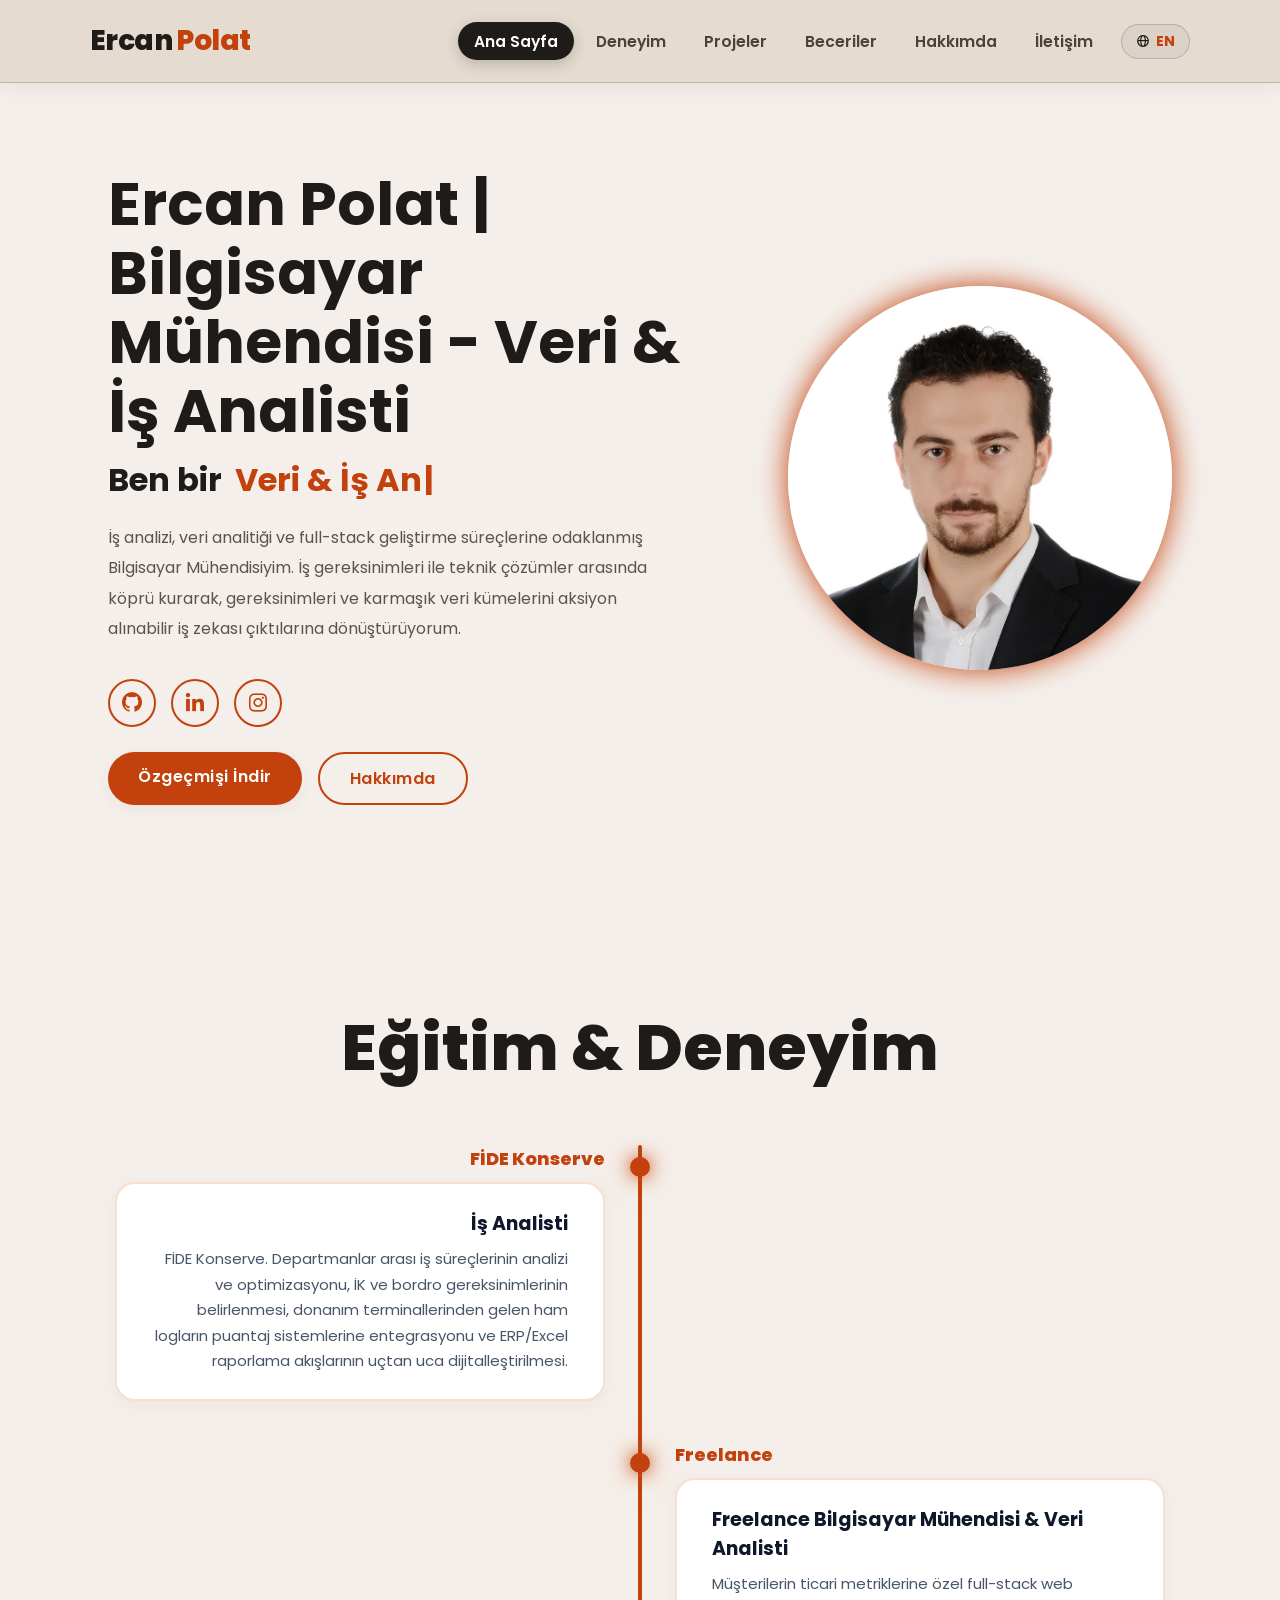
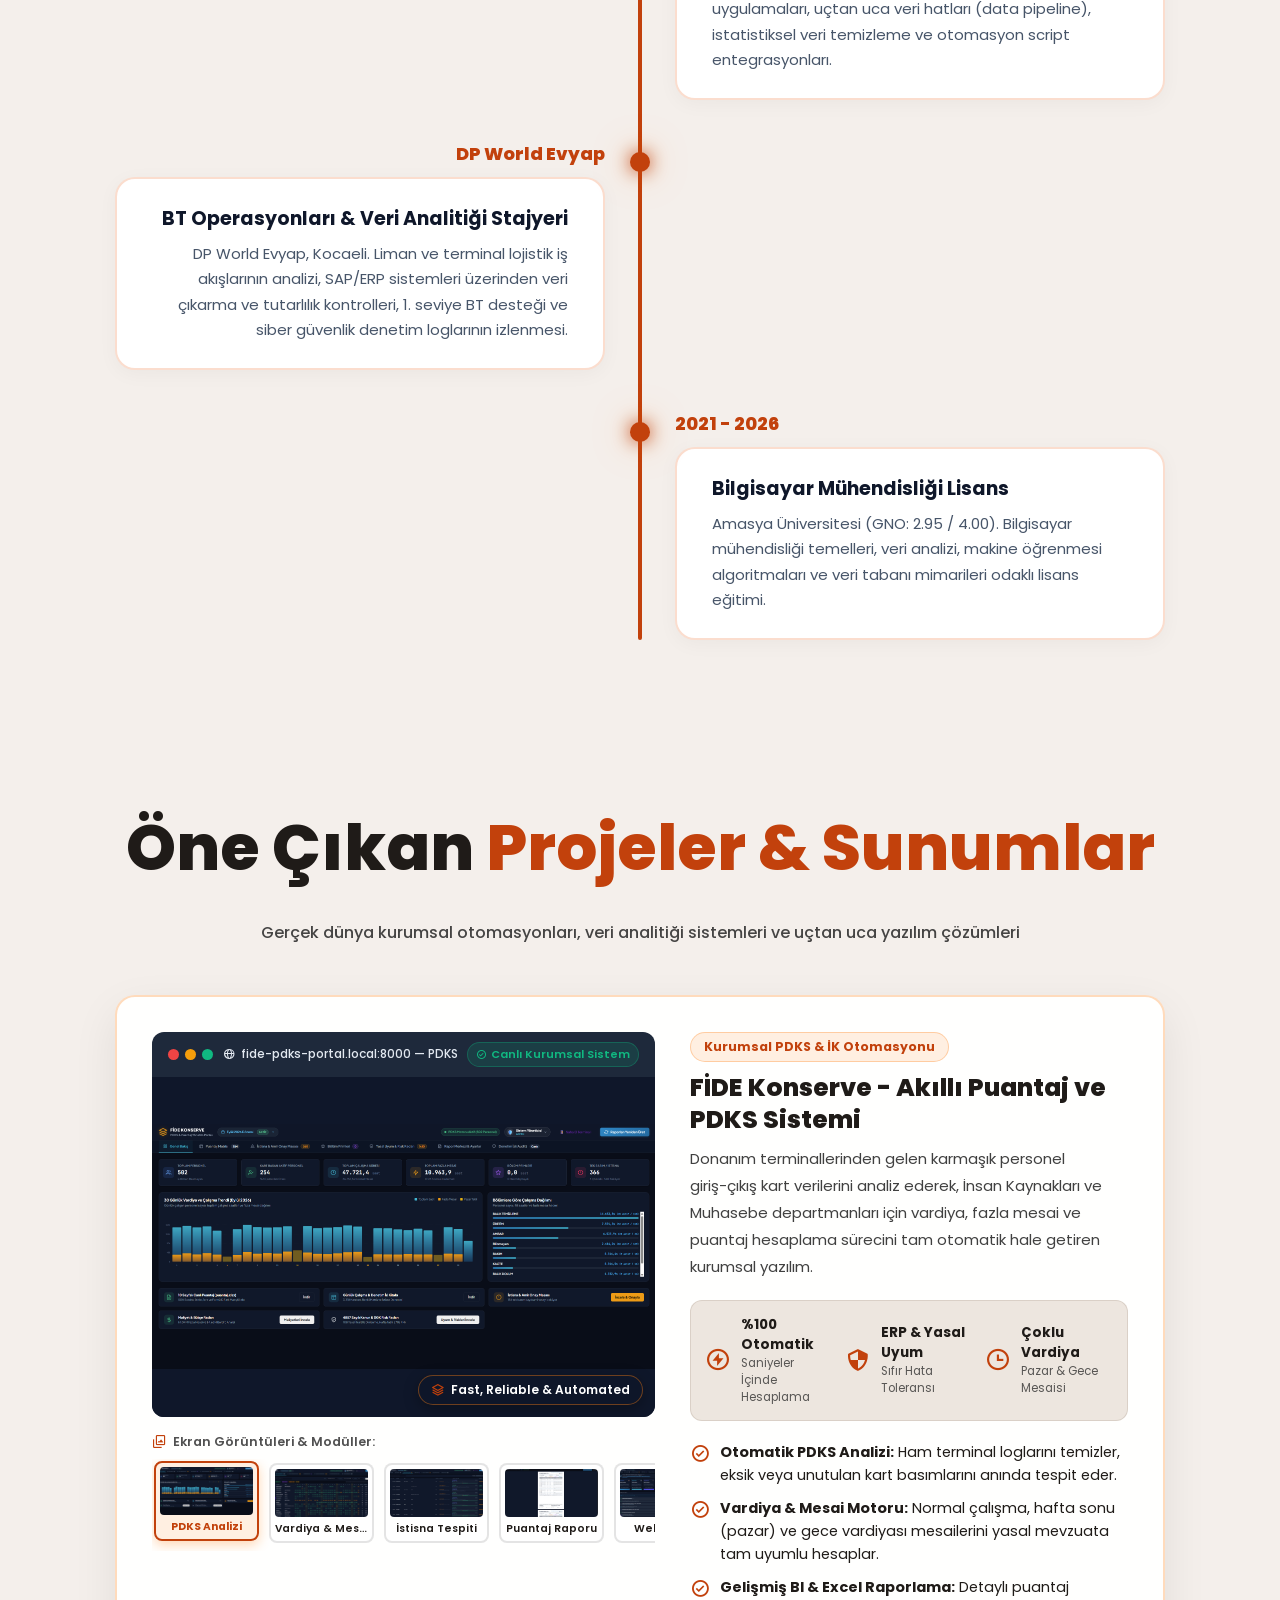
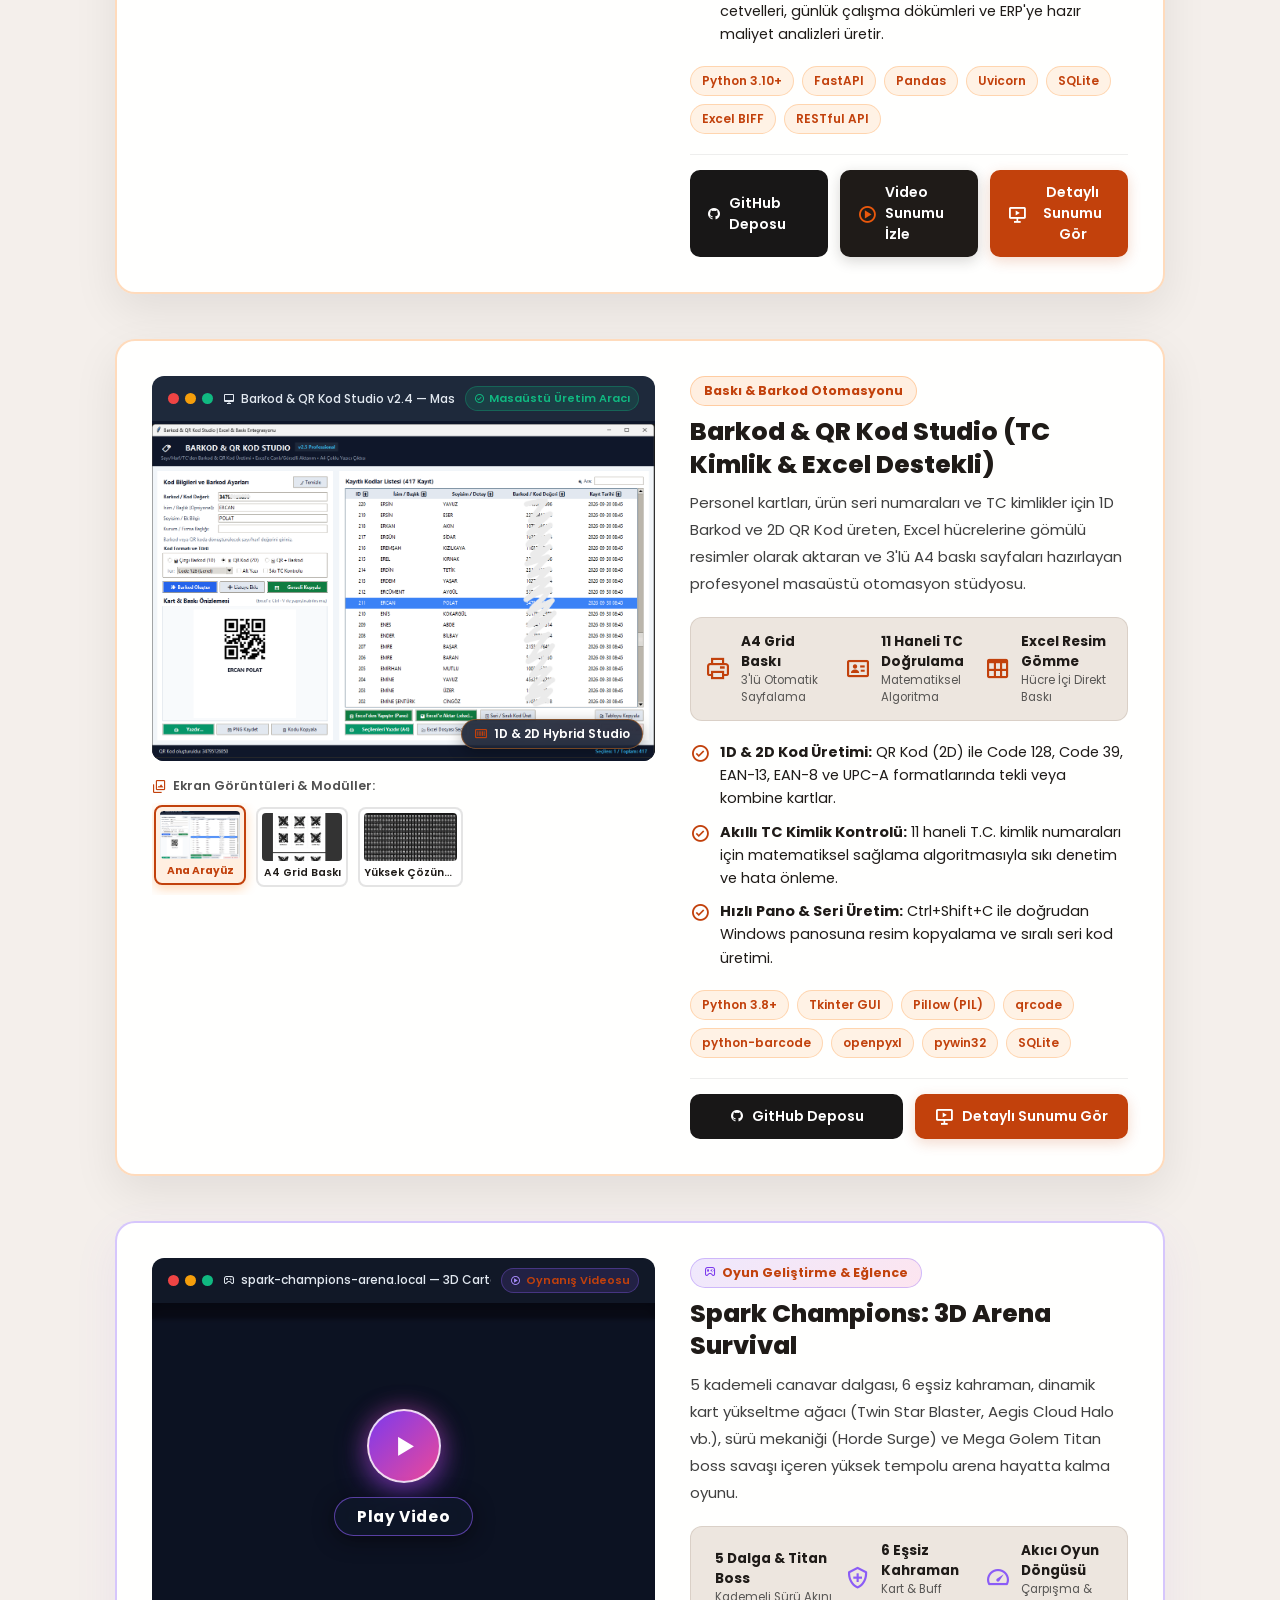
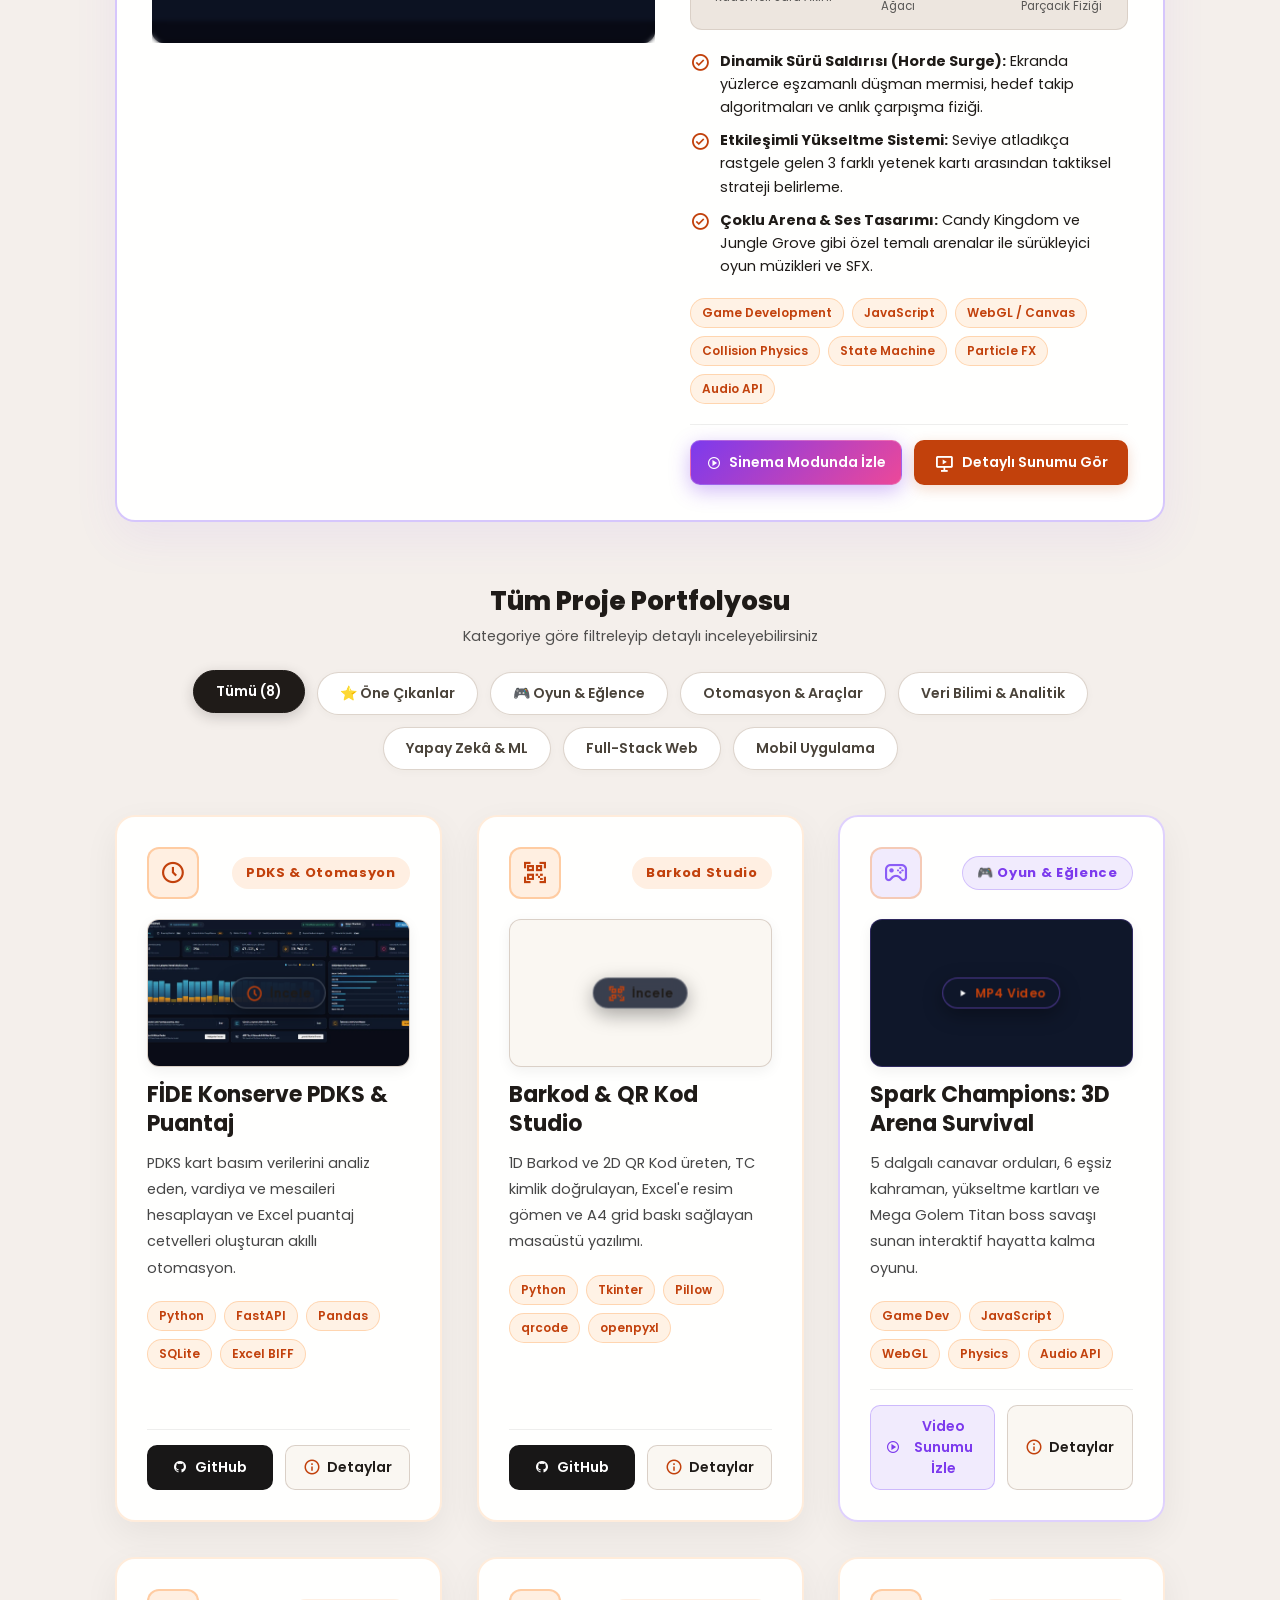
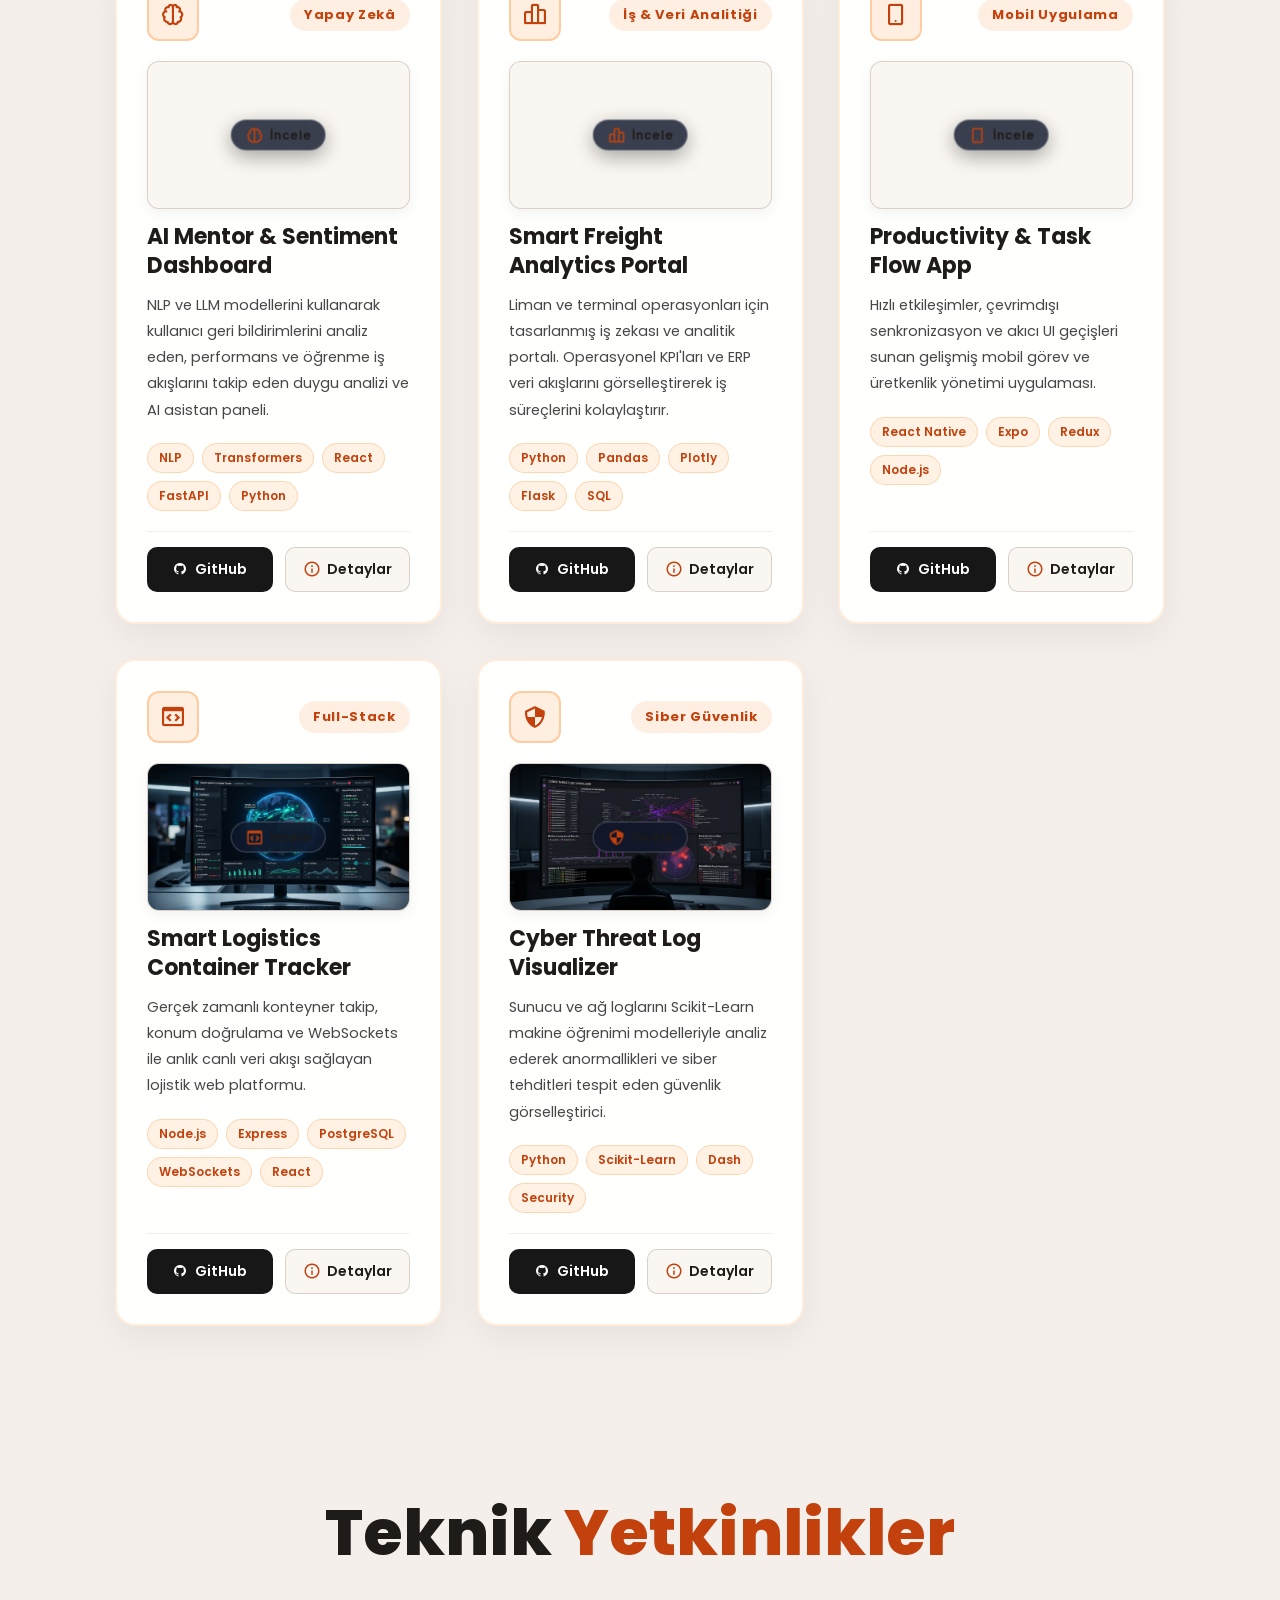
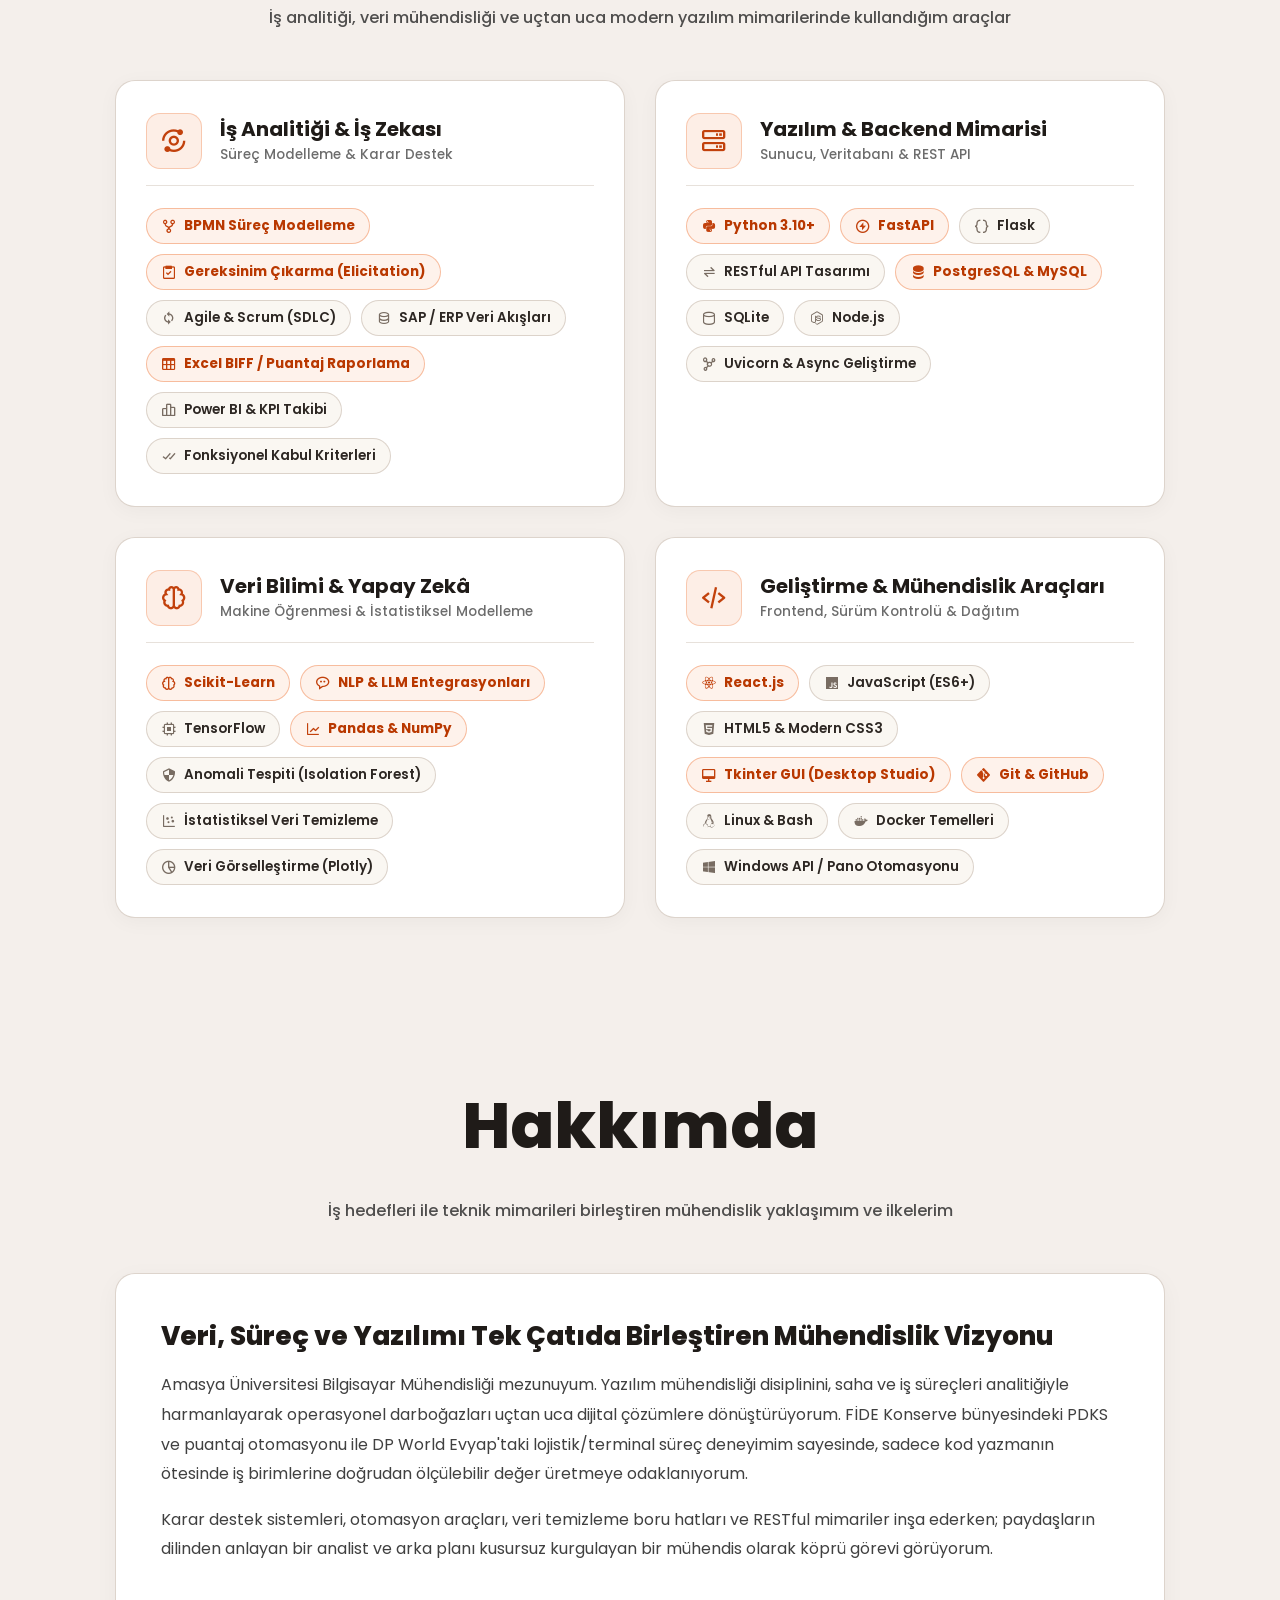
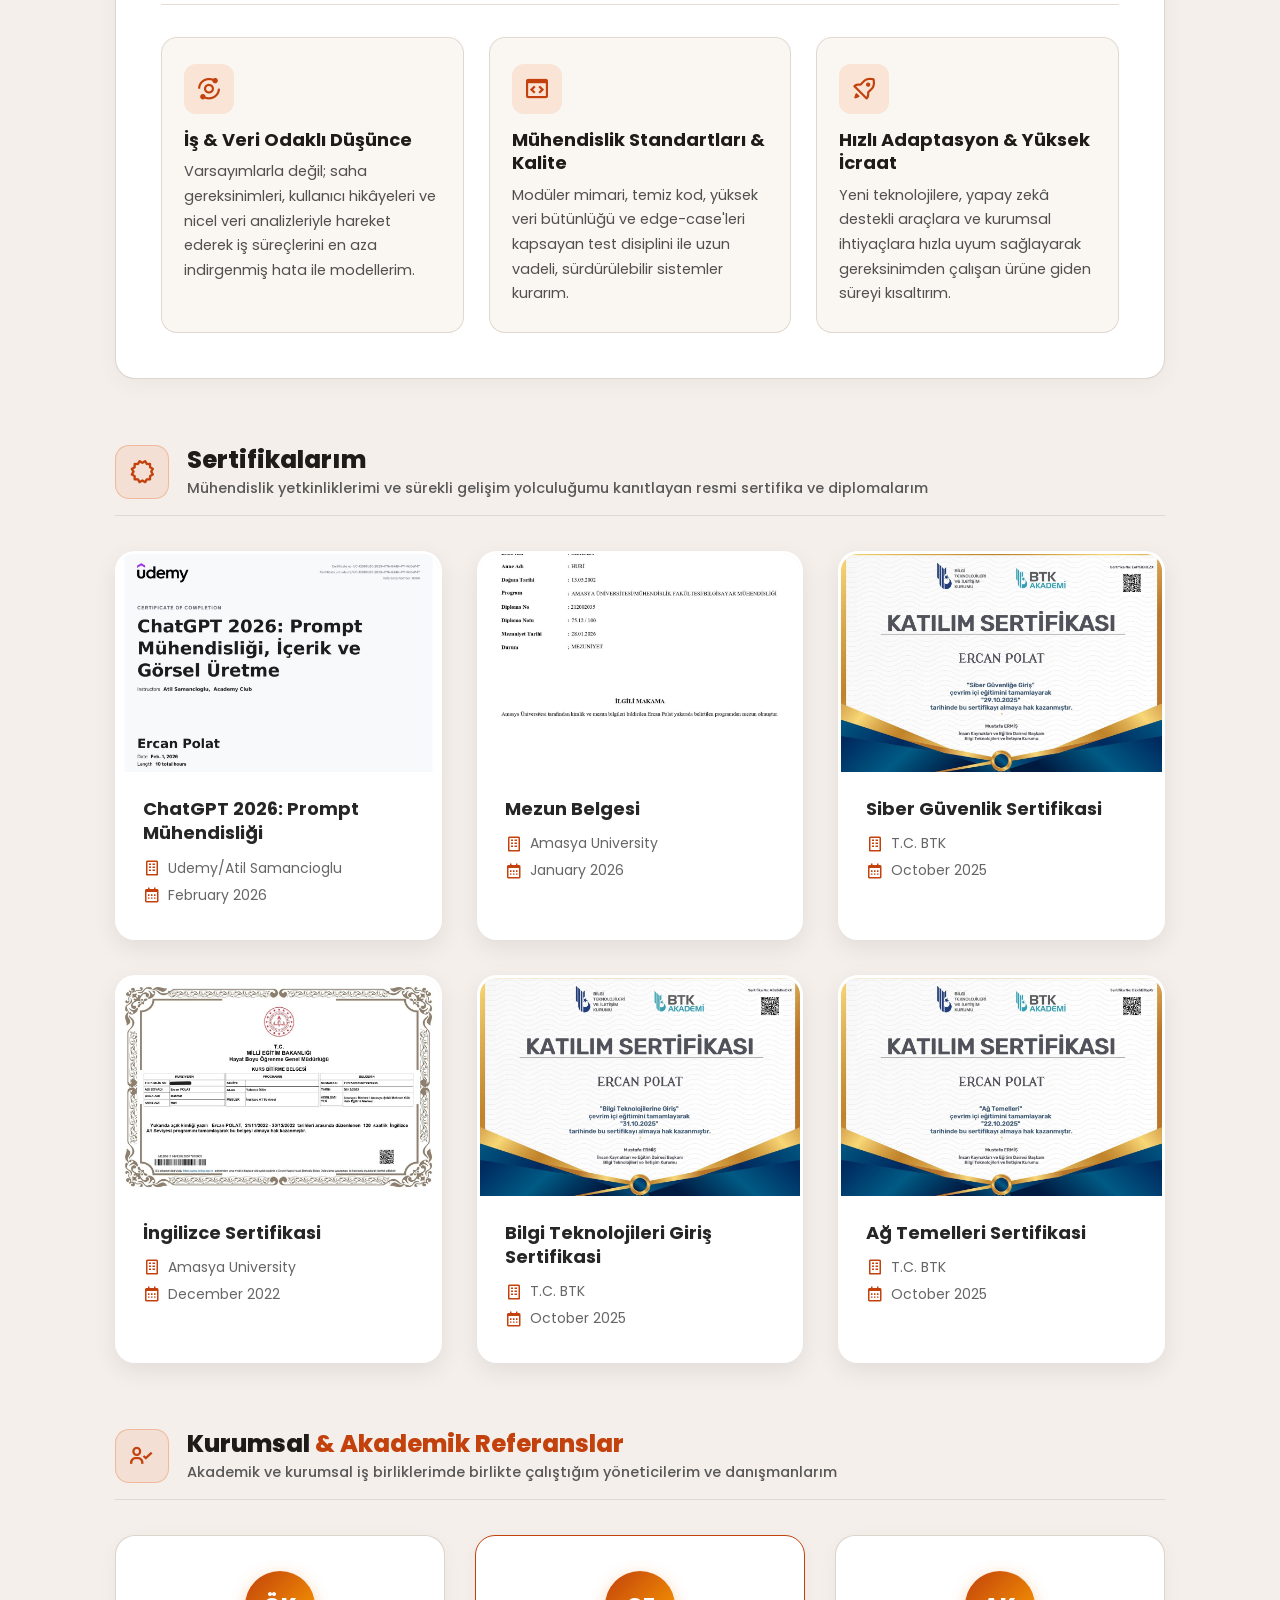
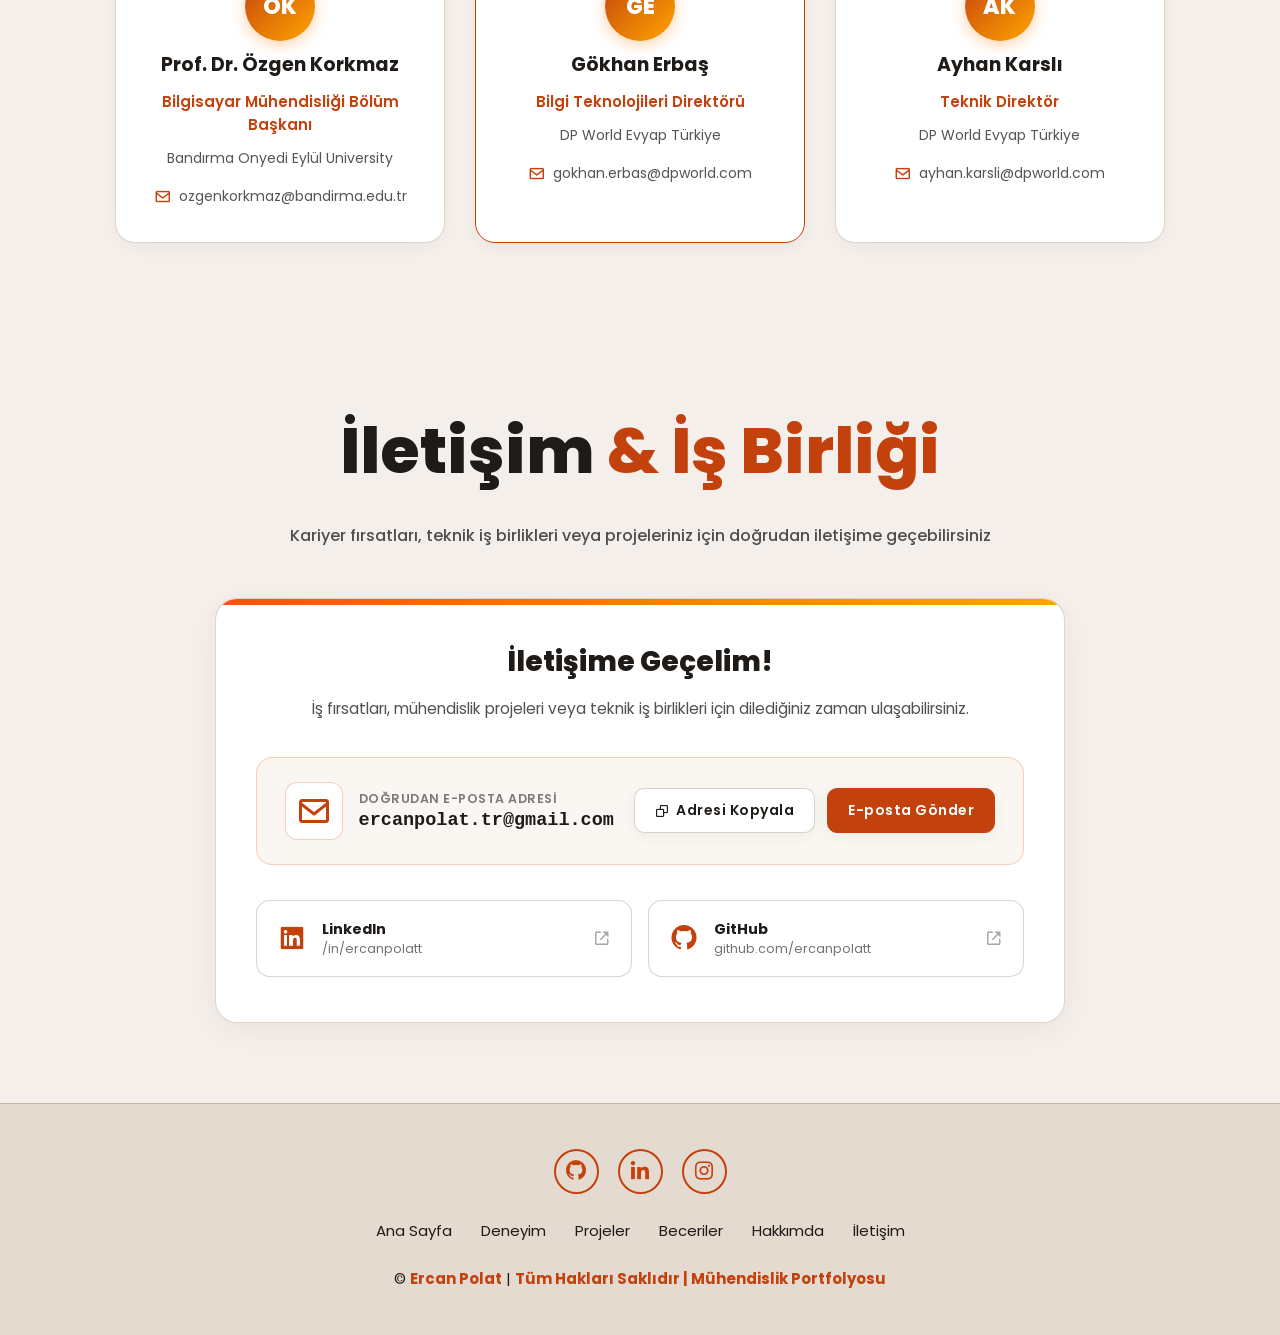
==== commit 9e2690f5: "tum projelerin gorselleri olusturuldu ve boyut optimizasyonu yapildi" ====
--- a/index.html
+++ b/index.html
@@ -48,6 +48,7 @@
   </script>
 
   <link rel="icon" type="image/png" href="logo.png" />
+  <link rel="stylesheet" href="https://fonts.googleapis.com/css2?family=Poppins:wght@300;400;500;600;700;800&display=swap" />
   <link rel="stylesheet" href="style.css" />
   <link href="https://unpkg.com/boxicons@2.1.4/css/boxicons.min.css" rel="stylesheet" />
   <script type="application/ld+json">
@@ -135,9 +136,12 @@
       </div>
 
       <div class="home-img">
-        <img src="img/image.png" alt="Ercan Polat - Bilgisayar Mühendisi, Veri ve İş Analisti Profil Fotoğrafı"
-          title="Ercan Polat | Bilgisayar Mühendisi - Veri &amp; İş Analisti" loading="eager" fetchpriority="high"
-          width="380" height="380" />
+        <picture>
+          <source srcset="img/image.webp" type="image/webp" />
+          <img src="img/image.png" alt="Ercan Polat - Bilgisayar Mühendisi, Veri ve İş Analisti Profil Fotoğrafı"
+            title="Ercan Polat | Bilgisayar Mühendisi - Veri &amp; İş Analisti" loading="eager" fetchpriority="high"
+            decoding="async" width="380" height="380" />
+        </picture>
       </div>
     </section>
 
@@ -478,12 +482,15 @@
 
             <div class="spotlight-preview-frame spotlight-video-frame" id="spark-video-frame" title="Videoyu Oynat">
               <!-- Visual Artwork Image on Page -->
-              <img src="img/projects/spark-champions/spark-champions.jpg" alt="Spark Champions"
-                class="spotlight-main-img" id="spotlight-img-spark" />
+              <picture>
+                <source srcset="img/projects/spark-champions/spark-champions.webp" type="image/webp" />
+                <img src="img/projects/spark-champions/spark-champions.jpg" alt="Spark Champions"
+                  class="spotlight-main-img" id="spotlight-img-spark" loading="lazy" decoding="async" />
+              </picture>
 
               <!-- HTML5 Video Element (Revealed & Played on Click) -->
               <video id="spotlight-spark-video" class="spotlight-main-video" src="spark-champions.mp4" controls
-                playsinline preload="metadata" style="display:none;">
+                playsinline preload="none" style="display:none;">
               </video>
 
               <!-- Center Play Video Overlay Trigger -->
@@ -604,6 +611,14 @@
             <span class="project-badge" data-i18n="prj-puantaj-badge">PDKS &amp; Otomasyon</span>
           </div>
           <div class="project-content">
+            <div class="project-card-media-preview btn-details" data-project="puantaj"
+              title="Proje Detaylarını Gör">
+              <picture>
+                <source srcset="img/projects/puantaj/app_screen_1.webp" type="image/webp" />
+                <img src="img/projects/puantaj/app_screen_1.png" alt="FİDE Konserve PDKS &amp; Puantaj" loading="lazy" decoding="async" />
+              </picture>
+              <span class="media-preview-play-badge"><i class='bx bx-time-five'></i> <span data-i18n="badge-preview">İncele</span></span>
+            </div>
             <h3>FİDE Konserve PDKS &amp; Puantaj</h3>
             <p data-i18n="prj-puantaj-desc">PDKS kart basım verilerini analiz eden, vardiya ve mesaileri hesaplayan ve
               Excel puantaj cetvelleri oluşturan akıllı otomasyon.</p>
@@ -629,6 +644,14 @@
             <span class="project-badge" data-i18n="prj-qrcode-badge">Barkod Studio</span>
           </div>
           <div class="project-content">
+            <div class="project-card-media-preview btn-details" data-project="qrcode"
+              title="Proje Detaylarını Gör">
+              <picture>
+                <source srcset="img/projects/qr-code/uygulama_arayuzu.webp" type="image/webp" />
+                <img src="img/projects/qr-code/uygulama_arayuzu.png" alt="Barkod &amp; QR Kod Studio" loading="lazy" decoding="async" />
+              </picture>
+              <span class="media-preview-play-badge"><i class='bx bx-qr-scan'></i> <span data-i18n="badge-preview">İncele</span></span>
+            </div>
             <h3>Barkod &amp; QR Kod Studio</h3>
             <p data-i18n="prj-qrcode-desc">1D Barkod ve 2D QR Kod üreten, TC kimlik doğrulayan, Excel'e resim gömen ve
               A4 grid baskı sağlayan masaüstü yazılımı.</p>
@@ -656,9 +679,11 @@
           <div class="project-content">
             <div class="project-card-media-preview btn-watch-cinema" data-video="spark-champions.mp4"
               title="Videoyu İzle">
-              <img src="img/projects/spark-champions/spark-champions.jpg" alt="Spark Champions" loading="lazy" />
-              <span class="media-preview-play-badge"><i class='bx bx-play'></i> <span data-i18n="badge-play-video">MP4
-                  Video</span></span>
+              <picture>
+                <source srcset="img/projects/spark-champions/spark-champions.webp" type="image/webp" />
+                <img src="img/projects/spark-champions/spark-champions.jpg" alt="Spark Champions" loading="lazy" decoding="async" />
+              </picture>
+              <span class="media-preview-play-badge"><i class='bx bx-play'></i> <span data-i18n="badge-play-video">MP4 Video</span></span>
             </div>
             <h3>Spark Champions: 3D Arena Survival</h3>
             <p data-i18n="prj-spark-desc">5 dalgalı canavar orduları, 6 eşsiz kahraman, yükseltme kartları ve Mega Golem
@@ -685,6 +710,14 @@
             <span class="project-badge" data-i18n="prj-1-badge">Yapay Zekâ</span>
           </div>
           <div class="project-content">
+            <div class="project-card-media-preview btn-details" data-project="1"
+              title="Proje Detaylarını Gör">
+              <picture>
+                <source srcset="img/projects/ai-mentor/ai-mentor-dashboard.webp" type="image/webp" />
+                <img src="img/projects/ai-mentor/ai-mentor-dashboard.jpg" alt="AI Mentor &amp; Sentiment Dashboard" loading="lazy" decoding="async" />
+              </picture>
+              <span class="media-preview-play-badge"><i class='bx bx-brain'></i> <span data-i18n="badge-preview">İncele</span></span>
+            </div>
             <h3>AI Mentor &amp; Sentiment Dashboard</h3>
             <p data-i18n="prj-1-desc">NLP ve LLM modellerini kullanarak kullanıcı geri bildirimlerini analiz eden,
               performans ve öğrenme iş akışlarını takip eden duygu analizi ve AI asistan paneli.</p>
@@ -710,6 +743,14 @@
             <span class="project-badge" data-i18n="prj-2-badge">Veri Bilimi</span>
           </div>
           <div class="project-content">
+            <div class="project-card-media-preview btn-details" data-project="2"
+              title="Proje Detaylarını Gör">
+              <picture>
+                <source srcset="img/projects/freight-analytics/freight-analytics.webp" type="image/webp" />
+                <img src="img/projects/freight-analytics/freight-analytics.jpg" alt="Smart Freight Analytics Portal" loading="lazy" decoding="async" />
+              </picture>
+              <span class="media-preview-play-badge"><i class='bx bx-bar-chart-alt-2'></i> <span data-i18n="badge-preview">İncele</span></span>
+            </div>
             <h3>Smart Freight Analytics Portal</h3>
             <p data-i18n="prj-2-desc">Lojistik ve liman operasyonları için veri analitiği platformu. Konteyner
               hareketlerini, operasyonel raporlamayı ve anlık veri akışını görselleştirir.</p>
@@ -735,6 +776,14 @@
             <span class="project-badge" data-i18n="prj-3-badge">Mobil Uygulama</span>
           </div>
           <div class="project-content">
+            <div class="project-card-media-preview btn-details" data-project="3"
+              title="Proje Detaylarını Gör">
+              <picture>
+                <source srcset="img/projects/productivity-app/productivity-flow.webp" type="image/webp" />
+                <img src="img/projects/productivity-app/productivity-flow.jpg" alt="Productivity &amp; Task Flow App" loading="lazy" decoding="async" />
+              </picture>
+              <span class="media-preview-play-badge"><i class='bx bx-mobile-alt'></i> <span data-i18n="badge-preview">İncele</span></span>
+            </div>
             <h3>Productivity &amp; Task Flow App</h3>
             <p data-i18n="prj-3-desc">Hızlı etkileşimler, çevrimdışı senkronizasyon ve akıcı UI geçişleri sunan gelişmiş
               mobil görev ve üretkenlik yönetimi uygulaması.</p>
@@ -760,6 +809,14 @@
             <span class="project-badge" data-i18n="prj-4-badge">Full-Stack</span>
           </div>
           <div class="project-content">
+            <div class="project-card-media-preview btn-details" data-project="4"
+              title="Proje Detaylarını Gör">
+              <picture>
+                <source srcset="img/projects/container-tracker/container-tracker.webp" type="image/webp" />
+                <img src="img/projects/container-tracker/container-tracker.jpg" alt="Smart Logistics Container Tracker" loading="lazy" decoding="async" />
+              </picture>
+              <span class="media-preview-play-badge"><i class='bx bx-code-block'></i> <span data-i18n="badge-preview">İncele</span></span>
+            </div>
             <h3>Smart Logistics Container Tracker</h3>
             <p data-i18n="prj-4-desc">Gerçek zamanlı konteyner takip, konum doğrulama ve anlık veri akışı sağlayan tam
               donanımlı lojistik web platformu.</p>
@@ -785,6 +842,14 @@
             <span class="project-badge" data-i18n="prj-5-badge">Siber Güvenlik</span>
           </div>
           <div class="project-content">
+            <div class="project-card-media-preview btn-details" data-project="5"
+              title="Proje Detaylarını Gör">
+              <picture>
+                <source srcset="img/projects/threat-visualizer/threat-visualizer.webp" type="image/webp" />
+                <img src="img/projects/threat-visualizer/threat-visualizer.jpg" alt="Cyber Threat Log Visualizer" loading="lazy" decoding="async" />
+              </picture>
+              <span class="media-preview-play-badge"><i class='bx bx-shield-quarter'></i> <span data-i18n="badge-preview">İncele</span></span>
+            </div>
             <h3>Cyber Threat Log Visualizer</h3>
             <p data-i18n="prj-5-desc">Ağ ve sistem loglarındaki anormallikleri makine öğrenimi modelleriyle tespit eden
               ve görsel tehdit analizi sunan güvenlik aracı.</p>
@@ -1310,7 +1375,7 @@
       </div>
       <div class="cinema-player-wrapper">
         <video id="cinema-modal-video" class="cinema-video" src="spark-champions.mp4" controls playsinline
-          preload="auto" poster="img/projects/spark-champions/spark-champions.jpg">
+          preload="none" poster="img/projects/spark-champions/spark-champions.webp">
           Tarayıcınız HTML5 video etiketini desteklemiyor.
         </video>
       </div>
--- a/style.css
+++ b/style.css
@@ -1,5 +1,4 @@
-/* ─── IMPORT & RESET ──────────────────────────────────── */
-@import url("https://fonts.googleapis.com/css2?family=Poppins:ital,wght@0,100;0,200;0,300;0,400;0,500;0,600;0,700;0,800;0,900;1,100;1,200;1,300;1,400;1,500;1,600;1,700;1,800;1,900&display=swap");
+/* ─── IMPORT & RESET (Fonts preconnected & loaded via HTML head for max speed) ─── */
 
 * {
   margin: 0;
@@ -4284,23 +4283,32 @@
 .project-card-media-preview {
   position: relative;
   width: 100%;
-  height: 140px;
-  border-radius: 1rem;
+  height: 148px;
+  border-radius: 1.2rem;
   overflow: hidden;
   margin-bottom: 1.4rem;
   background: #0f172a;
   cursor: pointer;
-}
-
+  border: 1px solid rgba(0, 0, 0, 0.08);
+  box-shadow: 0 4px 14px rgba(0, 0, 0, 0.06);
+  display: block;
+}
+
+.project-card-media-preview picture,
 .project-card-media-preview img {
   width: 100%;
   height: 100%;
+  display: block;
+}
+
+.project-card-media-preview img {
   object-fit: cover;
-  transition: transform 0.4s ease;
+  transition: transform 0.45s cubic-bezier(0.16, 1, 0.3, 1), filter 0.35s ease;
 }
 
 .project-card-media-preview:hover img {
-  transform: scale(1.06);
+  transform: scale(1.07);
+  filter: brightness(1.04);
 }
 
 .media-preview-play-badge {
@@ -4308,25 +4316,44 @@
   top: 50%;
   left: 50%;
   transform: translate(-50%, -50%);
-  background: rgba(15, 23, 42, 0.85);
-  backdrop-filter: blur(8px);
+  background: rgba(15, 23, 42, 0.82);
+  backdrop-filter: blur(10px);
+  -webkit-backdrop-filter: blur(10px);
   color: #fff;
-  border: 1px solid rgba(139, 92, 246, 0.5);
-  padding: 0.5rem 1.2rem;
+  border: 1px solid rgba(255, 255, 255, 0.22);
+  padding: 0.55rem 1.35rem;
   border-radius: 999px;
   font-size: 1.2rem;
   font-weight: 600;
   display: inline-flex;
   align-items: center;
-  gap: 0.5rem;
-  box-shadow: 0 4px 15px rgba(0, 0, 0, 0.4);
-  transition: all 0.25s ease;
+  gap: 0.55rem;
+  box-shadow: 0 6px 20px rgba(0, 0, 0, 0.35);
+  transition: all 0.28s cubic-bezier(0.16, 1, 0.3, 1);
+  letter-spacing: 0.3px;
+  pointer-events: none;
 }
 
 .project-card-media-preview:hover .media-preview-play-badge {
-  background: #8b5cf6;
+  background: var(--main-color, #C2410C);
+  border-color: rgba(255, 255, 255, 0.45);
+  color: #fff;
+  transform: translate(-50%, -50%) scale(1.08);
+  box-shadow: 0 10px 25px rgba(194, 65, 12, 0.45);
+}
+
+.project-card-gaming .project-card-media-preview {
+  border-color: rgba(139, 92, 246, 0.25);
+}
+
+.project-card-gaming .media-preview-play-badge {
+  border-color: rgba(139, 92, 246, 0.5);
+}
+
+.project-card-gaming .project-card-media-preview:hover .media-preview-play-badge {
+  background: #7c3aed;
   border-color: #a78bfa;
-  transform: translate(-50%, -50%) scale(1.08);
+  box-shadow: 0 10px 25px rgba(124, 58, 237, 0.45);
 }
 
 .btn-video-card {
